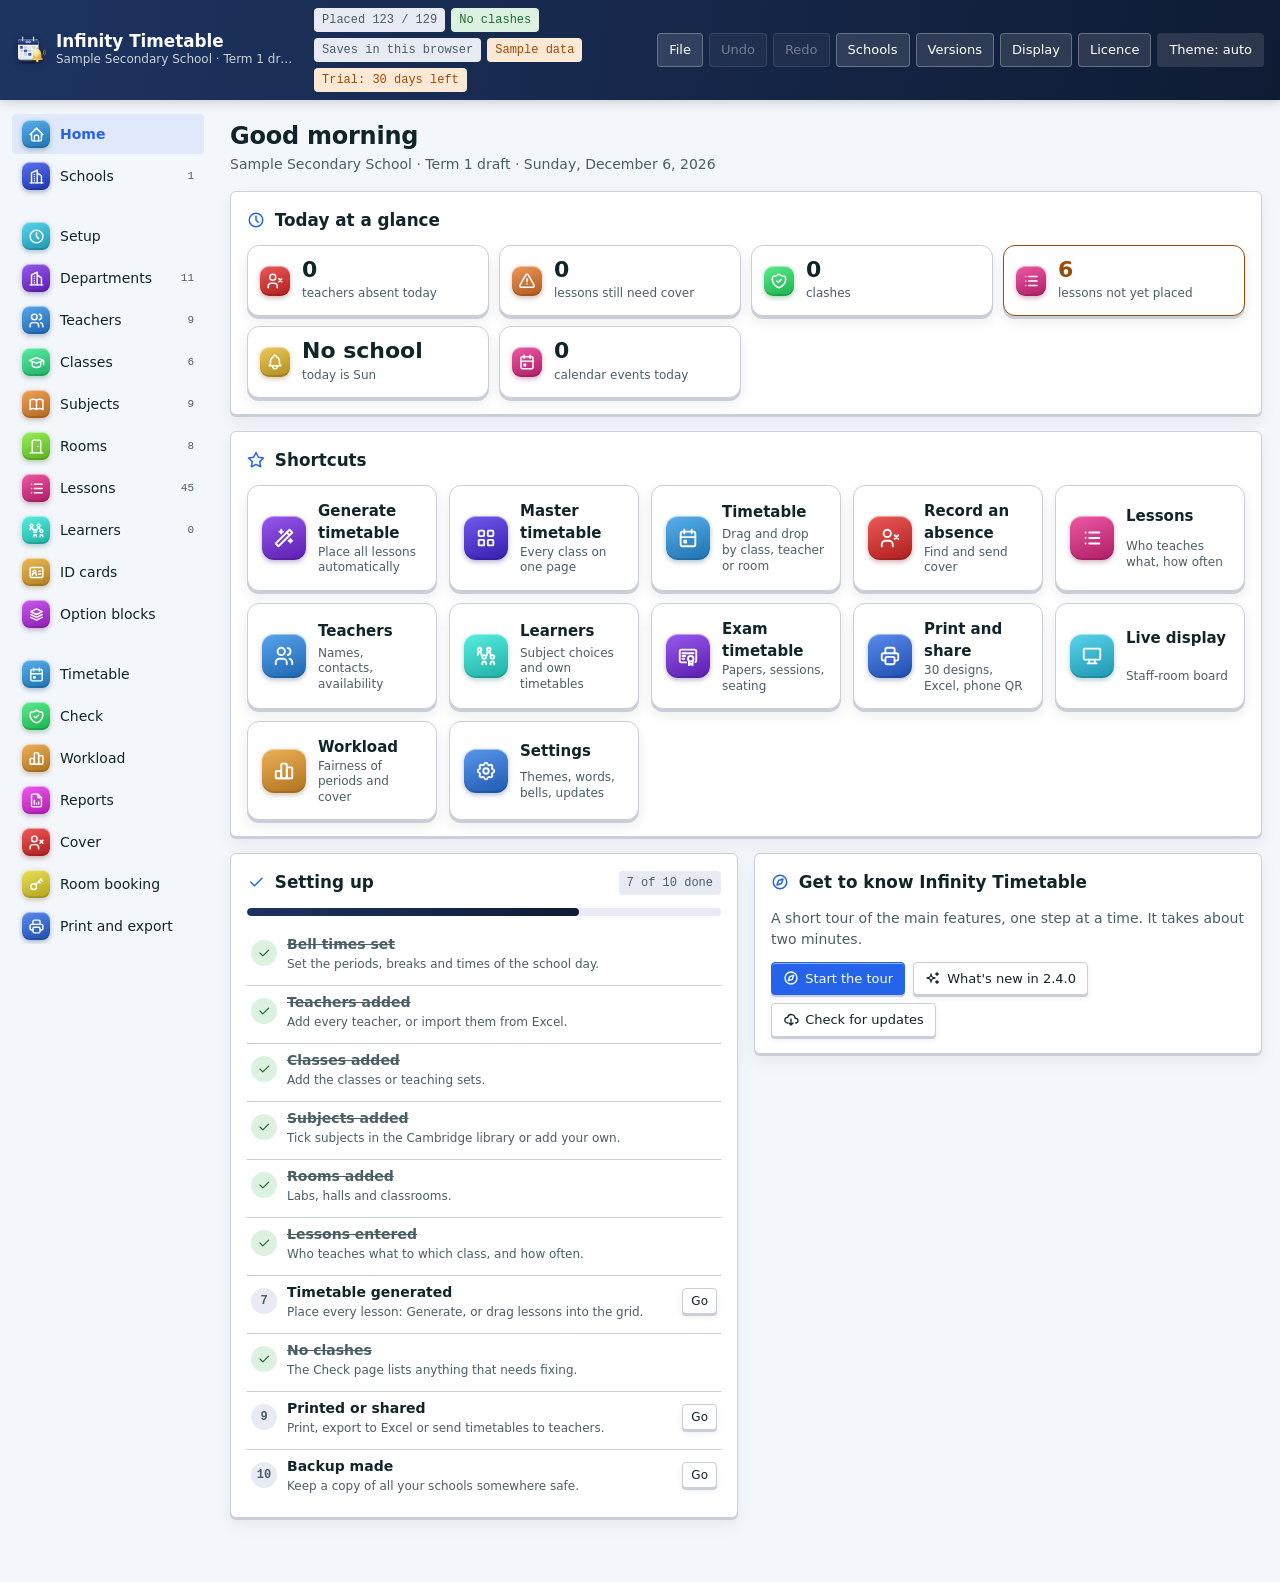
==== windows/app/index.html @ 59779f8a "Windows program (Electron) and its build - test build Co-Authored-By: Claude Opus 5.5 <noreply@anthr" ====
<!doctype html>
<html lang="en">
<head>
<meta charset="utf-8">
<meta name="viewport" content="width=device-width,initial-scale=1">
<meta name="stt-host" content="{{STT_TOKEN}}">
<title>Infinity Timetable</title>
<link rel="icon" href="[data-uri]">
<style>
/* Infinity Timetable v2.0.0 (batch 7). v1.7.0 renamed from School Timetabler. v1.6.0 (batch 6). v1.5 (batch 5). v1.4 (batch 4). v1.3 (batch 3). Was v1. One file, no internet needed. Layout: top bar, section nav, work area. */
:root{
  --bg:#F1F5F5; --surface:#FFFFFF; --surface-2:#E6EDED; --fg:#10242A; --muted:#4A5E65; --line:#C8D4D6;
  --accent:#0B6B5C; --accent-fg:#FFFFFF; --accent-bg:#D6EEE7;
  --bad:#B3261E; --bad-bg:#FBE1DF; --warn:#9A4A06; --warn-bg:#FBE8D5; --ok:#1D6B34; --ok-bg:#DCF1E0;
  --pc-bg:88%; --pc-s:62%; --pc-fg:20%; --pc-bd:68%;
  --font:"Segoe UI Variable","Segoe UI",system-ui,-apple-system,Roboto,"Helvetica Neue",Arial,sans-serif;
  --font-d:"Bahnschrift","Segoe UI Semibold","Segoe UI",system-ui,sans-serif;
  --mono:Consolas,"SF Mono",Menlo,monospace;
  color-scheme:light;
}
@media (prefers-color-scheme: dark){
  :root:not([data-theme="light"]){
    --bg:#0D1A1D; --surface:#14252A; --surface-2:#1B3036; --fg:#E3EEEE; --muted:#9BB1B6; --line:#2B454B;
    --accent:#52C5B0; --accent-fg:#06281F; --accent-bg:#173A33;
    --bad:#FF8F86; --bad-bg:#3E1E1C; --warn:#F0A465; --warn-bg:#3A2715; --ok:#7FD79A; --ok-bg:#16351F;
    --pc-bg:24%; --pc-s:36%; --pc-fg:90%; --pc-bd:38%;
    color-scheme:dark;
  }
}
:root[data-theme="dark"]{
  --bg:#0D1A1D; --surface:#14252A; --surface-2:#1B3036; --fg:#E3EEEE; --muted:#9BB1B6; --line:#2B454B;
  --accent:#52C5B0; --accent-fg:#06281F; --accent-bg:#173A33;
  --bad:#FF8F86; --bad-bg:#3E1E1C; --warn:#F0A465; --warn-bg:#3A2715; --ok:#7FD79A; --ok-bg:#16351F;
  --pc-bg:24%; --pc-s:36%; --pc-fg:90%; --pc-bd:38%;
  color-scheme:dark;
}
*,*::before,*::after{box-sizing:border-box}
html,body{margin:0}
body{background:var(--bg);color:var(--fg);font:14px/1.5 var(--font)}
:focus-visible{outline:2px solid var(--accent);outline-offset:2px}
h1,h2,h3{font-family:var(--font-d);margin:0;text-wrap:balance}
h1{font-size:1.5rem;font-weight:600;letter-spacing:-.01em}
h2{font-size:1.05rem;font-weight:600}
p{margin:0}
.muted{color:var(--muted)}
.mono{font-family:var(--mono)}
button,select,input,textarea{font:inherit;color:inherit}
button{cursor:pointer}
button:disabled{opacity:.45;cursor:default}

.top{position:sticky;top:0;z-index:20;background:var(--surface);border-bottom:1px solid var(--line);display:flex;flex-wrap:wrap;gap:8px 18px;align-items:center;padding:8px 16px;min-height:56px}
.brand{display:flex;align-items:center;gap:10px;min-width:0}
.brand svg{flex:none;color:var(--accent)}
.brand b{font-family:var(--font-d);font-size:1.05rem;display:block;line-height:1.1}
.brand span{font-size:12px;color:var(--muted);display:block;white-space:nowrap;overflow:hidden;text-overflow:ellipsis;max-width:240px}
.status{display:flex;flex-wrap:wrap;gap:6px;flex:1;min-width:0}
.pill{font:12px/1 var(--mono);padding:6px 8px;border-radius:4px;background:var(--surface-2);color:var(--muted);white-space:nowrap}
.pill.bad{background:var(--bad-bg);color:var(--bad)}
.pill.ok{background:var(--ok-bg);color:var(--ok)}
.pill.warn{background:var(--warn-bg);color:var(--warn)}
.actions{display:flex;flex-wrap:wrap;gap:6px}
.btn{border:1px solid var(--line);background:var(--surface);padding:6px 11px;border-radius:4px;font-size:13px}
.btn:hover:not(:disabled){border-color:var(--accent);color:var(--accent)}
.btn.primary{background:var(--accent);color:var(--accent-fg);border-color:var(--accent)}
.btn.primary:hover:not(:disabled){color:var(--accent-fg);filter:brightness(1.08)}
.btn.danger{color:var(--bad);border-color:var(--bad)}
.btn.sm{padding:3px 8px;font-size:12px}
.btn.ghost{border-color:transparent;background:transparent}

.shell{display:grid;grid-template-columns:184px minmax(0,1fr);align-items:start}
.side{position:sticky;top:56px;display:flex;flex-direction:column;padding:14px 8px 14px 12px;gap:2px;max-height:calc(100vh - 56px);overflow:auto}
.side button{text-align:left;border:0;background:transparent;padding:9px 12px;border-radius:4px;color:var(--fg);display:flex;justify-content:space-between;gap:8px;align-items:center}
.side button:hover{background:var(--surface-2)}
.side button[aria-current="page"]{background:var(--accent-bg);color:var(--accent);font-weight:600}
.side .cnt{font:11px var(--mono);color:var(--muted)}
.side .sep{height:1px;background:var(--line);margin:8px 6px}
main{padding:18px 18px 64px;min-width:0;display:grid;gap:16px;align-content:start}
.pagehead{display:grid;gap:4px}
.pagehead .lead{color:var(--muted);max-width:75ch}
.card{background:var(--surface);border:1px solid var(--line);border-radius:6px;padding:16px;display:grid;gap:12px;min-width:0}
.row{display:flex;flex-wrap:wrap;gap:8px;align-items:center}
.row.sp{justify-content:space-between}
.banner{background:var(--warn-bg);color:var(--warn);border-radius:6px;padding:10px 14px;display:flex;flex-wrap:wrap;gap:8px 14px;align-items:center;justify-content:space-between}
.banner.info{background:var(--accent-bg);color:var(--accent)}
label.f{display:grid;gap:4px;font-size:12px;color:var(--muted)}
.in{border:1px solid var(--line);background:var(--bg);border-radius:4px;padding:6px 8px;min-width:0;width:100%}
.in:focus{border-color:var(--accent)}
select.in{padding:6px 4px}
.tw{overflow-x:auto;border:1px solid var(--line);border-radius:6px;background:var(--surface)}
table{border-collapse:collapse;width:100%}
th,td{padding:6px 8px;text-align:left;border-top:1px solid var(--line);vertical-align:middle}
thead th{border-top:0;background:var(--surface-2);font:500 11px/1.2 var(--mono);text-transform:uppercase;letter-spacing:.07em;color:var(--muted);white-space:nowrap}
td.num,th.num{text-align:right;font-variant-numeric:tabular-nums}
.swatch{display:inline-block;width:14px;height:14px;border-radius:3px;vertical-align:-2px;margin-right:6px;background:hsl(var(--h) var(--pc-s) var(--pc-bg));border:1px solid hsl(var(--h) 40% var(--pc-bd))}
details.bulk summary{cursor:pointer;color:var(--accent);font-weight:600}
details.bulk textarea{width:100%;margin-top:8px;font:12px/1.5 var(--mono);min-height:96px;border:1px solid var(--line);background:var(--bg);border-radius:4px;padding:8px}
.empty{padding:28px;text-align:center;color:var(--muted);display:grid;gap:10px;justify-items:center}

/* timetable */
.ttbar{display:flex;flex-wrap:wrap;gap:10px 16px;align-items:center}
.seg{display:inline-flex}
.seg button{border:1px solid var(--line);background:var(--surface);padding:6px 12px;margin-left:-1px}
.seg button:first-child{border-radius:4px 0 0 4px;margin-left:0}
.seg button:last-child{border-radius:0 4px 4px 0}
.seg button[aria-pressed="true"]{background:var(--accent);color:var(--accent-fg);border-color:var(--accent);position:relative}
.ent{display:flex;gap:4px;align-items:center}
.ent select{min-width:170px}
.ttmain{display:grid;grid-template-columns:minmax(0,1fr) 268px;gap:14px;align-items:start}
.gridwrap{overflow-x:auto;border:1px solid var(--line);border-radius:6px;background:var(--surface)}
.tt{display:grid;grid-template-columns:76px repeat(var(--nd),minmax(112px,1fr));grid-template-rows:auto repeat(var(--np),minmax(58px,auto));min-width:calc(76px + var(--nd) * 112px)}
.th{background:var(--surface-2);padding:8px;font:600 12px/1.2 var(--mono);text-transform:uppercase;letter-spacing:.07em;text-align:center;color:var(--muted)}
.tl{padding:6px 8px;font:12px/1.3 var(--mono);color:var(--muted);border-top:1px solid var(--line);display:flex;flex-direction:column;justify-content:center}
.tl b{color:var(--fg);font-weight:600}
.cell{border-top:1px solid var(--line);border-left:1px solid var(--line);min-height:58px}
.cell.ok{background:var(--ok-bg);outline:2px dashed var(--ok);outline-offset:-3px}
.cell.warn{background:var(--warn-bg);outline:2px dashed var(--warn);outline-offset:-3px}
.cell.bad{background:var(--bad-bg)}
.brk{grid-column:1 / -1;background:var(--surface-2);border-top:1px solid var(--line);color:var(--muted);font:11px/1 var(--mono);letter-spacing:.1em;text-transform:uppercase;display:flex;align-items:center;justify-content:center;gap:10px;min-height:24px}
.pcard,.chip{--h:200;background:hsl(var(--h) var(--pc-s) var(--pc-bg));color:hsl(var(--h) 50% var(--pc-fg));border:1px solid hsl(var(--h) 40% var(--pc-bd));border-radius:4px;padding:4px 6px;font-size:12px;line-height:1.25;user-select:none}
.pcard{position:relative;z-index:2;margin:3px 3px 3px calc(100% / var(--n) * var(--lane) + 3px);width:calc(100% / var(--n) - 6px);overflow:hidden;cursor:grab;min-width:0}
.pcard .t{font-weight:600;overflow:hidden;text-overflow:ellipsis;white-space:nowrap;padding-right:30px}
.pcard .t i{font-style:normal;font-weight:400;opacity:.8}
.pcard .s{overflow:hidden;text-overflow:ellipsis;white-space:nowrap;opacity:.92}
.pcard>div:first-child{padding-right:30px}
.pcard .s b{font-weight:600}
.wbar{position:relative;min-width:80px;height:20px;background:var(--surface-2);border-radius:3px;overflow:hidden}
.wbar i{position:absolute;inset:0 auto 0 0;background:var(--accent);opacity:.25}
.wbar b{position:relative;padding:0 6px;line-height:20px;font-size:12px}
.tscroll{overflow:auto;max-width:100%}
.tbl{border-collapse:collapse;width:100%;font-size:13px}
.tbl th,.tbl td{border-bottom:1px solid var(--line);padding:6px 8px;text-align:left;vertical-align:top}
.tbl th{font-weight:600;color:var(--muted);font-size:12px;white-space:nowrap}
.tbl.mx th,.tbl.mx td{border:1px solid var(--line)}
.tbl.mx td{min-width:104px}
.tbl.mx th[scope=row]{background:var(--surface-2);color:var(--text)}
.mxp{--h:200;background:hsl(var(--h) var(--pc-s) var(--pc-bg));color:hsl(var(--h) 50% var(--pc-fg));border:1px solid hsl(var(--h) 40% var(--pc-bd));border-radius:4px;padding:3px 6px;margin:2px 0;font-size:12px}
.mxm{outline:2px solid var(--bad);outline-offset:-2px}
.dcell{cursor:pointer}.dcell:hover,.dcell:focus-visible{background:var(--surface-2)}
.dcell.short{background:var(--warn-bg)}
.tbl td.off{background:repeating-linear-gradient(45deg,transparent 0 6px,var(--surface-2) 6px 12px)}
.btn.warnb{border-color:var(--warn);color:var(--warn)}
.pickgrid{display:grid;grid-template-columns:repeat(auto-fill,minmax(210px,1fr));gap:6px;margin:8px 0;max-height:52vh;overflow:auto}
.pk{display:flex;gap:8px;align-items:flex-start;padding:6px 8px;border:1px solid var(--line);border-radius:4px;cursor:pointer}
.pk small{display:block;color:var(--muted);font-size:11px}
.pk.bad{border-color:var(--bad)}.pk.bad small{color:var(--bad)}
.issues{margin:0;padding-left:0;list-style:none;display:grid;gap:6px}
.issues li{padding:7px 10px;border-radius:4px;border-left:3px solid}
.issues li.bad{background:var(--bad-bg);border-color:var(--bad)}.issues li.warn{background:var(--warn-bg);border-color:var(--warn)}
.ttype{display:grid;grid-template-columns:repeat(auto-fit,minmax(200px,1fr));gap:8px}
.ttype label{border:1px solid var(--line);border-radius:6px;padding:10px;display:flex;gap:8px;cursor:pointer;align-items:flex-start}
.ttype label small{display:block;color:var(--muted)}
.pcard .btns{position:absolute;top:2px;right:2px;display:flex;gap:2px}
.pcard .btns button{border:0;background:transparent;color:inherit;padding:2px;border-radius:3px;line-height:0;opacity:.6}
.pcard .btns button:hover{opacity:1;background:hsl(var(--h) 40% var(--pc-bd) / .4)}
.pcard.locked{cursor:default;border-style:dashed}
.pcard.locked .btns .lk{opacity:1}
.pcard.bad{background:var(--bad-bg);color:var(--bad);border:2px solid var(--bad)}
.pcard.sel,.chip.sel{outline:3px solid var(--accent);outline-offset:1px}
body.dragging .pcard{opacity:.38;pointer-events:none}
body.lifting .pcard:not(.sel){opacity:.5}
.reason{min-height:24px;font-size:13px;color:var(--muted);padding:2px 2px}
.reason.bad{color:var(--bad)} .reason.ok{color:var(--ok)} .reason.warn{color:var(--warn)}
.tray{display:grid;gap:8px;align-content:start}
.tray .chips{display:grid;gap:6px}
.chip{display:grid;grid-template-columns:minmax(0,1fr) auto;gap:2px 8px;cursor:grab;padding:7px 9px}
.chip .t{font-weight:600;overflow:hidden;text-overflow:ellipsis;white-space:nowrap}
.chip .s{grid-column:1;overflow:hidden;text-overflow:ellipsis;white-space:nowrap;opacity:.9}
.chip .k{grid-row:1 / span 2;grid-column:2;align-self:center;font:600 12px var(--mono);background:hsl(var(--h) 40% var(--pc-bd) / .5);border-radius:3px;padding:3px 6px}
.tray.drop{outline:2px dashed var(--accent);outline-offset:3px}
.legend{display:flex;flex-wrap:wrap;gap:6px 14px;font-size:12px;color:var(--muted)}
.legend i{display:inline-block;width:12px;height:12px;vertical-align:-2px;margin-right:5px;border-radius:2px}
.legend .l-ok{background:var(--ok-bg);outline:1.5px dashed var(--ok);outline-offset:-2px}
.legend .l-bad{background:var(--bad-bg);outline:1.5px solid var(--bad);outline-offset:-2px}
.legend .l-warn{background:var(--warn-bg);outline:1.5px dashed var(--warn);outline-offset:-2px}

/* check */
.tiles{display:grid;grid-template-columns:repeat(auto-fit,minmax(150px,1fr));gap:10px}
.tile{background:var(--surface);border:1px solid var(--line);border-radius:6px;padding:12px;display:grid;gap:2px}
.tile b{font:600 1.5rem var(--font-d);font-variant-numeric:tabular-nums}
.tile span{font-size:12px;color:var(--muted)}
.tile.bad b{color:var(--bad)} .tile.ok b{color:var(--ok)}
.issue{display:flex;gap:10px;align-items:flex-start;justify-content:space-between;padding:9px 0;border-top:1px solid var(--line)}
.issue:first-child{border-top:0}
.issue .d{width:9px;height:9px;border-radius:50%;margin-top:6px;flex:none;background:var(--bad)}
.issue.soft .d{background:var(--warn)}
.issue .x{display:flex;gap:10px;min-width:0;flex:1}

/* schools and export */
.school h2{font-size:1.15rem}
.trow{display:flex;flex-wrap:wrap;gap:8px 14px;align-items:center;justify-content:space-between;padding:10px 0;border-top:1px solid var(--line)}
.trow .nm{font-weight:600;display:flex;gap:8px;align-items:center;flex-wrap:wrap}
.trow.cur .nm{color:var(--accent)}
.gallery{display:grid;grid-template-columns:repeat(auto-fill,minmax(228px,1fr));gap:12px}
.dz{display:grid;gap:6px;align-content:start;text-align:left;border:2px solid var(--line);border-radius:8px;padding:8px;background:var(--surface);color:var(--fg);min-width:0}
.dz:hover{border-color:var(--accent)}
.dz[aria-pressed="true"]{border-color:var(--accent);background:var(--accent-bg)}
.dz .sheet{pointer-events:none;margin:0;border-radius:3px}
.dz .dn{font-weight:600}
.dz .dd{color:var(--muted);font-size:12px}
.prev{overflow-x:auto}
.prev .sheet{min-width:760px}
.opts{display:grid;grid-template-columns:repeat(auto-fit,minmax(230px,1fr));gap:14px 22px;align-items:start}
.opts .f2{display:grid;gap:6px}
#printHost{display:none}
.live{position:fixed;inset:0;z-index:70;background:#0c1622;color:#eef3f7;overflow:auto;padding:clamp(12px,2vw,28px);font-size:clamp(14px,1.25vw,22px);display:grid;grid-template-rows:auto 1fr;gap:clamp(10px,1.4vw,22px)}
.live[hidden]{display:none}
.lv-top{display:grid;grid-template-columns:1.2fr 1.6fr auto auto;gap:18px;align-items:center}
.lv-brand{display:flex;gap:14px;align-items:center}.lv-brand img{height:2.6em;border-radius:6px;background:#fff;padding:3px}
.lv-brand b{display:block;font-size:1.4em}.lv-brand span{opacity:.75}
.lv-now{background:#16304a;border-radius:10px;padding:.5em .9em}.lv-now b{display:block;font-size:1.5em;color:#ffd166}.lv-now span{opacity:.85}
.lv-clock{font:700 2.6em/1 var(--mono);letter-spacing:.02em}
.lv-x{background:transparent;color:#cfd8e3;border:1px solid #3b5470;border-radius:6px;padding:.4em .8em;font:inherit;font-size:.8em;cursor:pointer}
.lv-grid{display:grid;grid-template-columns:1.4fr 1fr 1fr;gap:clamp(10px,1.4vw,22px);align-items:start}
.lv-card{background:#122335;border:1px solid #23405e;border-radius:12px;padding:.8em 1em}
.lv-card h2{margin:0 0 .5em;font-size:1.15em;color:#8ecae6}.lv-card h2 small{font-weight:400;opacity:.7;font-size:.75em}
.lv-card h3{margin:.8em 0 .3em;font-size:1em;color:#8ecae6}
.lv-card table{width:100%;border-collapse:collapse}.lv-card th{text-align:left;font-size:.75em;color:#9fb3c8;background:transparent;font-weight:600;padding:.2em .4em;text-transform:uppercase;letter-spacing:.06em;border:0}
.lv-card td{padding:.35em .4em;border-top:1px solid #23405e}.lv-card td.k{font-weight:700;color:#fff}
.lv-card ul{margin:0;padding-left:1.1em}.lv-card li{margin:.25em 0}.lv-card em{color:#ff8fa3;font-style:normal;font-size:.85em}
.lv-empty{opacity:.6;margin:.2em 0}.lv-abs{margin:.6em 0 0;color:#ffb4a2}
@media (max-width:900px){.lv-top,.lv-grid{grid-template-columns:1fr}}
table.bkgrid{border-collapse:separate;border-spacing:3px;min-width:640px;width:100%}
table.bkgrid th{font-size:12px;text-align:left;white-space:nowrap}table.bkgrid th small{display:block;color:var(--muted);font-weight:400}
table.bkgrid td{height:46px;padding:0;border-radius:4px;font-size:12px;vertical-align:middle}
table.bkgrid td small{display:block;opacity:.75;font-size:11px}
table.bkgrid td.bk-r{background:var(--surface-2);color:var(--muted);padding:3px 6px}
table.bkgrid td button{width:100%;height:100%;border:0;border-radius:4px;font:inherit;cursor:pointer;text-align:left;padding:3px 6px}
table.bkgrid td.bk-f button{background:transparent;border:1px dashed var(--line);color:var(--muted)}
table.bkgrid td.bk-f button:hover{border-color:var(--accent);color:var(--accent)}
table.bkgrid td.bk-b button{background:var(--accent);color:#fff}
.optgrid{display:grid;grid-template-columns:repeat(auto-fill,minmax(180px,1fr));gap:10px}
.optb{border:1px solid var(--line);border-radius:6px;padding:8px 10px;display:grid;gap:3px}.optb b{color:var(--accent)}
.cmenu{position:fixed;z-index:80;min-width:220px;max-width:min(92vw,340px);background:var(--surface);border:1px solid var(--line);border-radius:6px;box-shadow:0 10px 30px rgba(0,0,0,.22);padding:4px;display:grid}
.cmenu[hidden]{display:none}
.cmenu button{text-align:left;border:0;background:transparent;padding:8px 10px;border-radius:4px;font-size:13px;cursor:pointer}
.cmenu button:hover,.cmenu button:focus-visible{background:var(--accent-bg);color:var(--accent)}
.cmenu hr{border:0;border-top:1px solid var(--line);margin:4px 2px}
.pcard,.chip{touch-action:none}
.pcard.sel,.chip.sel{transform:translateY(-3px) scale(1.03);box-shadow:0 10px 22px rgba(0,0,0,.28);z-index:6;transition:transform .12s,box-shadow .12s}
.tdghost{position:fixed;z-index:90;pointer-events:none;opacity:.92;transform:rotate(-2deg) scale(1.04);box-shadow:0 14px 30px rgba(0,0,0,.35);margin:0!important}
body.tdrag .pcard:not(.tdghost){opacity:.4}
.cell.hov{outline:3px solid var(--accent);outline-offset:-3px}
.tl{position:relative}
.tl .rl{position:absolute;top:3px;right:3px;border:0;background:transparent;color:var(--muted);padding:2px;border-radius:3px;opacity:.55;cursor:pointer;line-height:0}
.tl .rl.on{color:var(--accent);opacity:1}
.tl:hover .rl{opacity:1}
.tl.act b::after{content:" activity";font-weight:400}
.cell.actc{background:repeating-linear-gradient(135deg,transparent 0 8px,var(--surface-2) 8px 9px)}
tr.pbrk td{background:var(--surface-2)}
tr.pact td{background:var(--accent-bg)}
tr.grp th{background:var(--surface-2);text-align:left;font-family:var(--font-d);font-size:13px;padding:6px 8px}
.liblist{max-height:52vh;overflow:auto;display:grid;gap:10px}
.liblist h3{font-size:.95rem;margin:4px 0 0}
.code{font:600 11px var(--mono);color:var(--accent);margin-left:4px}
.bwprev{display:flex;flex-wrap:wrap;gap:6px}
.bwprev span{font:12px var(--mono);padding:4px 7px;border-radius:4px;background:var(--surface-2)}
.bwprev span.b{background:var(--warn-bg);color:var(--warn)}
.bwprev span.a{background:var(--accent-bg);color:var(--accent)}
table.calm{width:100%;table-layout:fixed;border-collapse:collapse;min-width:640px}
table.calm th{font:12px var(--mono);color:var(--muted);padding:4px;text-align:center}
table.calm td.cd{border:1px solid var(--line);vertical-align:top;height:92px;padding:3px;cursor:pointer;overflow:hidden}
table.calm td.cd.out{cursor:default;border-color:transparent}
table.calm td.cd.interm{background:var(--accent-bg)}
table.calm td.cd.we:not(.interm){background:var(--surface-2)}
table.calm .dn{font:12px var(--mono);color:var(--muted)}
table.calm .ev{display:block;font-size:11px;line-height:1.25;margin-top:2px;padding:2px 4px;border-radius:3px;background:hsl(var(--h) var(--pc-s) var(--pc-bg));color:hsl(var(--h) 50% var(--pc-fg));border-left:3px solid hsl(var(--h) 55% 45%);overflow:hidden;text-overflow:ellipsis;white-space:nowrap}
table.calm .ev.stop{border-left-color:var(--bad);box-shadow:inset 0 0 0 1px var(--bad)}
.legend .swatch{margin-right:4px}
.bkb{margin-bottom:14px}
.bkb>span:first-child{flex:1;min-width:220px}
#toast{position:fixed;left:50%;bottom:20px;transform:translateX(-50%);background:var(--fg);color:var(--bg);padding:9px 14px;border-radius:6px;font-size:13px;max-width:min(92vw,520px);opacity:0;pointer-events:none;transition:opacity .15s;z-index:60}
#toast.on{opacity:1}
dialog{border:1px solid var(--line);border-radius:8px;background:var(--surface);color:var(--fg);padding:0;width:min(94vw,640px);max-height:88vh}
dialog::backdrop{background:rgba(5,15,18,.55)}
.dh{display:flex;justify-content:space-between;align-items:center;padding:12px 16px;border-bottom:1px solid var(--line)}
.db{padding:16px;display:grid;gap:12px;overflow:auto;max-height:calc(88vh - 60px)}
.vrow{display:flex;gap:8px;align-items:center;justify-content:space-between;padding:8px 0;border-top:1px solid var(--line)}
.avg{display:grid;grid-template-columns:70px repeat(var(--nd),1fr);gap:4px;font:12px var(--mono)}
.avg label{display:flex;align-items:center;justify-content:center;border:1px solid var(--line);border-radius:3px;padding:6px 0;background:var(--ok-bg);color:var(--ok);cursor:pointer;gap:6px}
.avg label:has(input:not(:checked)){background:var(--bad-bg);color:var(--bad)}
.avg .h{text-align:center;color:var(--muted);padding:4px 0}

@media (max-width:1100px){.ttmain{grid-template-columns:minmax(0,1fr)}}
@media (max-width:900px){
  .shell{grid-template-columns:minmax(0,1fr)}
  .side{position:static;flex-direction:row;overflow-x:auto;max-height:none;padding:8px 12px;border-bottom:1px solid var(--line)}
  .side button{white-space:nowrap}
  .side .sep{display:none}
  main{padding:14px 12px 56px}
}
@media (max-width:560px){.status{order:3;flex-basis:100%}}
@media print{
  body{background:#fff}
  .app,dialog,#toast{display:none !important}
  #printHost{display:block}
  .sheet{border:0 !important;border-radius:0;margin:0}
  .pg{break-after:page;page-break-after:always}
  .pg:last-child{break-after:auto;page-break-after:auto}
  .pp2 .sheet:first-child{margin-bottom:6mm}
}
@media (prefers-reduced-motion:reduce){*{transition:none !important}}
</style>
<style id="pstyle">@page{size:A4 landscape;margin:10mm}</style>
<style id="sheetcss">
.sheet{--ff:'Segoe UI',Arial,sans-serif;--fs:12px;--sc:1;--pad:4px;--hbg:#e8eeee;--hfg:#2b3a3f;--hfw:600;--hls:.06em;--htt:uppercase;--tbg:#f4f6f6;--tfg:#2b3a3f;--bd:#8a9496;--bw:1px;--bs:solid;--rad:0px;--ebg:transparent;--zebra:var(--ebg);--plbg:transparent;--paper:#fff;--ink:#111;--ttl:20px;--tcol:#111;--talign:left;--tfw:700;--subc:#555;--fc:#666;--hdbg:transparent;--hdfg:#111;--hdpad:0;--S:62%;--L:88%;--cl:20%;--brkbg:#eceeee;--brkfg:#555;--rh:46px;
  font-family:var(--ff);font-size:calc(var(--fs) * var(--sc));line-height:1.25;background:var(--paper);color:var(--ink);padding:calc(14px * var(--sc));border:1px solid rgba(128,140,145,.4);border-radius:4px;margin:0 0 14px;break-inside:avoid;-webkit-print-color-adjust:exact;print-color-adjust:exact}
.sheet *{box-sizing:border-box}
.sheet .sh-head{background:var(--hdbg);color:var(--hdfg);padding:var(--hdpad);margin-bottom:calc(8px * var(--sc));border-radius:var(--rad)}
.sheet .sh-title{margin:0;font-family:inherit;font-size:calc(var(--ttl) * var(--sc));font-weight:var(--tfw);color:var(--tcol);text-align:var(--talign);line-height:1.15;letter-spacing:0;text-wrap:balance}
.sheet .sh-sub{color:var(--subc);text-align:var(--talign);font-size:.85em;margin-top:2px}
.sheet table{width:100%;table-layout:fixed;border-collapse:collapse;border-spacing:0;background:transparent}
.sheet.g1 table{border-collapse:separate;border-spacing:calc(3px * var(--sc))}
.sheet.g2 table{border-collapse:separate;border-spacing:calc(6px * var(--sc))}
.sheet th,.sheet td{border:var(--bw) var(--bs) var(--bd);padding:calc(var(--pad) * var(--sc));vertical-align:top;overflow:hidden;overflow-wrap:anywhere;text-align:left}
.sheet.g1 th,.sheet.g1 td,.sheet.g2 th,.sheet.g2 td{border-radius:var(--rad)}
.sheet.hl th,.sheet.hl td{border-left:0;border-right:0}
.sheet.hl thead th{border-bottom:calc(2px * var(--sc)) solid var(--ink)}
.sheet thead th{background:var(--hbg);color:var(--hfg);text-align:center;font-weight:var(--hfw);letter-spacing:var(--hls);text-transform:var(--htt);vertical-align:middle;font-size:.88em}
.sheet tbody td,.sheet tbody th.tcol{height:calc(var(--rh) * var(--sc))}
.sheet .tcol{background:var(--tbg);color:var(--tfg);font-weight:700;text-align:center;vertical-align:middle;font-size:.9em;width:calc(74px * var(--sc))}
.sheet small{display:block;font-weight:400;opacity:.8;font-size:.85em;text-transform:none;letter-spacing:0}
.sheet td.e{background:var(--ebg)}
.sheet tbody tr:nth-child(even) td.e{background:var(--zebra)}
.sheet td.pl{background:hsl(var(--h) var(--S) var(--L));color:hsl(var(--h) 55% var(--cl))}
.sheet td.pl b{display:block;font-weight:700}
.sheet td.pl span{display:block;opacity:.92;font-size:.92em}
.sheet td.pl hr{border:0;border-top:1px solid currentColor;opacity:.3;margin:calc(3px * var(--sc)) 0}
.sheet td.pl.bad{background:#fbe1df;color:#8a1c14;outline:2px solid #b3261e;outline-offset:-2px}
.sheet.m-plain td.pl,.sheet.m-mono td.pl,.sheet.m-stripe td.pl,.sheet.m-dot td.pl{background:var(--plbg);color:var(--ink)}
.sheet.m-stripe td.pl{border-left:calc(4px * var(--sc)) solid hsl(var(--h) 60% 45%)}
.sheet.m-dot td.pl b::before{content:"";display:inline-block;width:.62em;height:.62em;border-radius:50%;background:hsl(var(--h) 65% 48%);margin-right:.4em}
.sheet.m-mono td.pl b{text-transform:uppercase;letter-spacing:.03em}
.sheet tr.brkrow td.brk{height:auto;padding:calc(2px * var(--sc))}
.sheet td.brk,.sheet th.brk{background:var(--brkbg);color:var(--brkfg);text-align:center;vertical-align:middle;font-size:.72em;letter-spacing:.12em;text-transform:uppercase;font-weight:600}
.sheet th.brk{width:calc(26px * var(--sc));padding:calc(2px * var(--sc))}
.sheet .vt{writing-mode:vertical-rl;transform:rotate(180deg);display:inline-block}
.sheet{position:relative}
.sheet.has-logo .sh-head{display:flex;align-items:center;gap:calc(12px * var(--sc))}
.sheet .sh-ht{flex:1;min-width:0}
.sheet .sh-logo{height:calc(48px * var(--sc));width:auto;max-width:calc(170px * var(--sc));object-fit:contain;flex:none}
.sheet .sh-wm{position:absolute;inset:0;display:flex;align-items:center;justify-content:center;pointer-events:none;overflow:hidden;z-index:2}
.sheet .sh-wm span{transform:rotate(-24deg);font:800 calc(52px * var(--sc))/1 Arial,sans-serif;color:rgba(179,38,30,.16);letter-spacing:.06em;text-transform:uppercase;white-space:nowrap}
.sheet table.calm{min-width:0}
.sheet table.calm td.cd{height:calc(70px * var(--sc));cursor:default}
.sheet table.calm td.cd.out{border:0;background:transparent}
.sheet table.calm td.cd.interm{background:var(--ebg)}
.sheet table.calm .dn{font-size:.85em;opacity:.7}
.sheet table.calm .ev{display:block;font-size:.8em;margin-top:2px;padding:1px 3px;border-radius:2px;border-left:3px solid hsl(var(--h) 60% 45%);background:hsl(var(--h) 60% 92%);color:#222;white-space:normal}
.sheet table.calm .ev.stop{border-left-color:#b3261e;box-shadow:none}
.sheet td.brk,.sheet th.brk{display:table-cell;min-height:0;gap:0;grid-column:auto}
.sheet td.brkcol{padding:calc(4px * var(--sc)) 0;font-size:.8em;letter-spacing:.25em}
.sheet td.brkcol .vt{white-space:nowrap}
.sheet.fill td.pl{position:relative;padding:0}
.sheet.fill tbody td,.sheet.fill tbody th.tcol{height:calc(var(--rh) * var(--sc) * var(--fillk,1.5))}
.sheet.fill tr.brkrow td.brk{height:auto}
.sheet.fill td.pl .fx{position:absolute;inset:calc(3px * var(--sc));display:flex;align-items:center;justify-content:center;overflow:hidden}
.sheet.fill td.pl .fxi{width:100%;text-align:center;line-height:1.15;font-size:calc(var(--fs) * var(--sc) * 1.4);overflow-wrap:normal}
.sheet.fill td.pl .fxi b,.sheet.fill td.pl .fxi span{display:block;font-size:1em}
.sheet.fill td.pl .fxi span{opacity:.88;font-weight:500}
.sheet.fill td.pl .fxi hr{margin:.12em 0}
.sheet.m-grad td.pl{background:linear-gradient(135deg,hsl(var(--h) 68% 42%),hsl(calc(var(--h) + 28) 72% 56%));color:#fff}
.sheet.m-outline td.pl{background:var(--plbg);color:var(--ink);box-shadow:inset 0 0 0 calc(3px * var(--sc)) hsl(var(--h) 62% 48%)}
.sheet{--acc:currentColor}
.sheet.m-top td.pl{background:var(--plbg);color:var(--ink);box-shadow:inset 0 calc(4px * var(--sc)) 0 hsl(var(--h) 55% 46%)}
.sheet.prem .sh-head{border-bottom:calc(3px * var(--sc)) double var(--acc);padding-bottom:calc(8px * var(--sc));margin-bottom:calc(12px * var(--sc))}
.sheet.prem .sh-title{font-variant:small-caps;letter-spacing:.05em}
.sheet.prem .sh-sub{letter-spacing:.14em;text-transform:uppercase;font-size:.72em}
.sheet.prem thead th{font-variant:small-caps;text-transform:none;letter-spacing:.16em;font-size:.95em}
.sheet.prem .tcol{font-variant:small-caps;letter-spacing:.08em}
.sheet.prem td.pl .fxi span{font-style:italic;font-weight:400}
.sheet.prem .sh-foot{border-top:1px solid var(--acc);padding-top:calc(5px * var(--sc));letter-spacing:.06em}
.sheet.swiss .sh-title{text-align:left;letter-spacing:-.02em;line-height:1}
.sheet.swiss .sh-sub{text-transform:uppercase;letter-spacing:.2em;font-size:.7em;margin-top:calc(6px * var(--sc))}
.sheet.swiss thead th{text-align:left}
.sheet.swiss td.pl .fxi{text-align:left}
.sheet.swiss td.pl .fxi span{color:#666}
.sheet.d-chalk{border:calc(10px * var(--sc)) solid #7a4a24 !important;border-radius:8px}
.sheet.d-chalk td.pl{color:#fffbe8}
.sheet table.calist tbody td,.sheet table.calist tbody th.tcol{height:auto;padding:calc(7px * var(--sc)) calc(8px * var(--sc));vertical-align:middle}
.sheet table.calist .evdot{display:inline-block;width:.75em;height:.75em;border-radius:50%;background:hsl(var(--h) 60% 48%);margin-right:.45em}
.sheet table.calist .evn{display:block;opacity:.8;font-size:.9em;margin-top:2px}
.sheet table.calist tbody tr:nth-child(even) td{background:var(--zebra)}
.sheet .sh-foot{display:flex;justify-content:space-between;gap:8px;margin-top:calc(8px * var(--sc));color:var(--fc);font-size:.75em}
.sheet thead th{background:var(--hbg)}
/* ===== v2.0 (batch 7): themes, 3D styles, icons, home ===== */
:root{--hdr:linear-gradient(100deg,#1d3461,#0f1b33);--th-acc:#2563eb;--th-accD:#7fb2ff;--th-bg:#f3f6fb;--th-h:220}
:root[data-look]{--accent:var(--th-acc);--accent-bg:hsl(var(--th-h) 75% 93%);--bg:var(--th-bg);--surface-2:hsl(var(--th-h) 30% 93%);--line:hsl(var(--th-h) 18% 82%)}
@media (prefers-color-scheme: dark){:root[data-look]:not([data-theme="light"]){--accent:var(--th-accD);--accent-fg:#0b1220;--accent-bg:hsl(var(--th-h) 35% 20%);--bg:hsl(var(--th-h) 25% 8%);--surface:hsl(var(--th-h) 22% 12%);--surface-2:hsl(var(--th-h) 20% 17%);--line:hsl(var(--th-h) 16% 26%)}}
:root[data-look][data-theme="dark"]{--accent:var(--th-accD);--accent-fg:#0b1220;--accent-bg:hsl(var(--th-h) 35% 20%);--bg:hsl(var(--th-h) 25% 8%);--surface:hsl(var(--th-h) 22% 12%);--surface-2:hsl(var(--th-h) 20% 17%);--line:hsl(var(--th-h) 16% 26%)}
.top{background:var(--hdr);color:#fff;border-bottom:0;box-shadow:0 2px 10px rgba(0,0,0,.18)}
.top .brand b{color:#fff}.top .brand span{color:rgba(255,255,255,.78)}
.top .btn{background:rgba(255,255,255,.12);color:#fff;border-color:rgba(255,255,255,.28)}
.top .btn:hover:not(:disabled){background:rgba(255,255,255,.22);color:#fff;border-color:rgba(255,255,255,.6)}
.top .btn.ghost{background:transparent;border-color:transparent}
.top .btn:disabled{opacity:.4}
.brand img{filter:drop-shadow(0 2px 3px rgba(0,0,0,.3))}
.ico{flex:none;vertical-align:-3px}
.btn .ico{vertical-align:-3px;margin-right:2px}
h2 .ico{color:var(--accent);margin-right:4px;vertical-align:-3px}
.ibadge{flex:none;display:inline-flex;width:30px;height:30px;border-radius:9px;align-items:center;justify-content:center;color:#fff;background:linear-gradient(160deg,hsl(var(--ih) 80% 64%),hsl(var(--ih) 72% 40%));box-shadow:inset 0 1px 0 rgba(255,255,255,.45),inset 0 -2px 0 rgba(0,0,0,.12),0 2px 5px hsl(var(--ih) 60% 30% / .35)}
.ibadge .ico{vertical-align:0}
body.icons-plain .ibadge{background:transparent;box-shadow:none;color:var(--accent)}
.side button{justify-content:flex-start;padding:6px 10px;gap:10px}
.side button .lbl{flex:1}
.side .ibadge{width:28px;height:28px;border-radius:8px}
.side button.tourhi{outline:3px solid var(--accent);outline-offset:1px;animation:tourp 1.2s ease-in-out infinite}
@keyframes tourp{50%{outline-color:transparent}}
.shell{grid-template-columns:212px minmax(0,1fr)}
/* 3D styles */
body.depth-raised .btn{box-shadow:inset 0 1px 0 rgba(255,255,255,.5),0 2px 0 var(--line),0 3px 6px rgba(0,0,0,.07)}
body.depth-raised .btn:active:not(:disabled){transform:translateY(2px);box-shadow:inset 0 2px 4px rgba(0,0,0,.18)}
body.depth-raised .card{box-shadow:0 2px 0 var(--line),0 8px 18px rgba(15,27,51,.06)}
body.depth-raised .htile,body.depth-raised .glance{box-shadow:0 3px 0 var(--line),0 6px 14px rgba(15,27,51,.08)}
body.depth-raised .htile:active,body.depth-raised .glance:active{transform:translateY(3px);box-shadow:inset 0 2px 5px rgba(0,0,0,.15)}
body.depth-pressed .btn:not(.primary){background:var(--surface-2);box-shadow:inset 2px 2px 5px rgba(0,0,0,.13),inset -2px -2px 5px rgba(255,255,255,.55)}
body.depth-pressed .card{box-shadow:inset 0 2px 7px rgba(0,0,0,.07)}
body.depth-pressed .htile,body.depth-pressed .glance{box-shadow:inset 2px 2px 7px rgba(0,0,0,.12),inset -2px -2px 7px rgba(255,255,255,.6)}
body.depth-soft .btn{border-color:transparent;box-shadow:4px 4px 10px rgba(0,0,0,.10),-4px -4px 10px rgba(255,255,255,.75)}
body.depth-soft .btn:active:not(:disabled){box-shadow:inset 3px 3px 7px rgba(0,0,0,.12),inset -3px -3px 7px rgba(255,255,255,.7)}
body.depth-soft .card{border-color:transparent;box-shadow:8px 8px 22px rgba(0,0,0,.07),-8px -8px 22px rgba(255,255,255,.75)}
body.depth-soft .htile,body.depth-soft .glance{border-color:transparent;box-shadow:6px 6px 14px rgba(0,0,0,.08),-6px -6px 14px rgba(255,255,255,.8)}
body.depth-glossy .btn{background:linear-gradient(180deg,var(--surface),var(--surface-2));box-shadow:inset 0 1px 0 rgba(255,255,255,.7),0 2px 4px rgba(0,0,0,.12)}
body.depth-glossy .btn.primary{background:linear-gradient(180deg,color-mix(in srgb,var(--accent) 70%,#fff),var(--accent));border-color:var(--accent)}
body.depth-glossy .card{box-shadow:0 4px 16px rgba(0,0,0,.08)}
body.depth-glossy .htile,body.depth-glossy .glance{background:linear-gradient(180deg,var(--surface),var(--surface-2));box-shadow:inset 0 1px 0 rgba(255,255,255,.7),0 4px 10px rgba(0,0,0,.10)}
.top .btn{box-shadow:none!important;background:rgba(255,255,255,.12)!important}
@media (prefers-color-scheme: dark){:root:not([data-theme="light"]) body.depth-soft .btn,:root:not([data-theme="light"]) body.depth-soft .card,:root:not([data-theme="light"]) body.depth-soft .htile{box-shadow:5px 5px 14px rgba(0,0,0,.45),-4px -4px 12px rgba(255,255,255,.04)}}
:root[data-theme="dark"] body.depth-soft .btn,:root[data-theme="dark"] body.depth-soft .card,:root[data-theme="dark"] body.depth-soft .htile{box-shadow:5px 5px 14px rgba(0,0,0,.45),-4px -4px 12px rgba(255,255,255,.04)}
/* home */
.htiles{display:grid;grid-template-columns:repeat(auto-fill,minmax(178px,1fr));gap:12px}
.htile{display:grid;grid-template-columns:auto 1fr;grid-template-rows:auto auto;column-gap:12px;align-items:center;text-align:left;border:1px solid var(--line);background:var(--surface);border-radius:12px;padding:14px;color:var(--fg);transition:transform .08s}
.htile .ibadge{grid-row:1 / span 2;width:44px;height:44px;border-radius:12px}
.htile b{font-family:var(--font-d);font-size:15px}
.htile small{color:var(--muted);font-size:12px;line-height:1.3}
.htile:hover{border-color:var(--accent)}
.glances{display:grid;grid-template-columns:repeat(auto-fill,minmax(200px,1fr));gap:10px}
.glance{display:flex;gap:12px;align-items:center;text-align:left;border:1px solid var(--line);background:var(--surface);border-radius:12px;padding:12px;color:var(--fg)}
.glance b{display:block;font:600 22px/1.1 var(--font-d)}
.glance small{color:var(--muted);font-size:12px}
.glance.warn{border-color:var(--warn)}.glance.warn b{color:var(--warn)}
.glance.bad{border-color:var(--bad)}.glance.bad b{color:var(--bad)}
.hcols{display:grid;grid-template-columns:repeat(auto-fit,minmax(340px,1fr));gap:16px;align-items:start}
.hbar{height:8px;border-radius:8px;background:var(--surface-2);overflow:hidden}
.hbar i{display:block;height:100%;background:var(--hdr);border-radius:8px}
ol.todo{list-style:none;margin:0;padding:0;display:grid;gap:6px}
ol.todo li{display:flex;gap:10px;align-items:center;padding:6px 4px;border-top:1px solid var(--line)}
ol.todo li:first-child{border-top:0}
ol.todo li>span:nth-child(2){flex:1;display:grid}
ol.todo small{color:var(--muted);font-size:12px}
ol.todo .tick{flex:none;width:26px;height:26px;border-radius:50%;display:inline-flex;align-items:center;justify-content:center;font:600 12px var(--mono);background:var(--surface-2);color:var(--muted)}
ol.todo li.done .tick{background:var(--ok-bg);color:var(--ok)}
ol.todo li.done b{color:var(--muted);text-decoration:line-through}
.tourstep{display:flex;gap:14px;align-items:flex-start}.tourstep .ibadge{width:52px;height:52px;border-radius:14px}
.tourstep p{font-size:15px}
.secsave{border-top:1px dashed var(--line);padding-top:10px}
.btn.saved{background:var(--ok)!important;border-color:var(--ok)!important;color:#fff!important}
/* appearance */
.thgrid{display:grid;grid-template-columns:repeat(auto-fill,minmax(150px,1fr));gap:10px}
.thtile{border:2px solid var(--line);border-radius:12px;padding:0;overflow:hidden;background:var(--surface);text-align:left;display:grid;color:var(--fg)}
.thtile.on{border-color:var(--accent);box-shadow:0 0 0 3px var(--accent-bg)}
.thsw{height:30px;display:block}
.thbody{display:flex;gap:5px;padding:8px;height:36px}
.thbody i{flex:1;border-radius:5px;background:rgba(0,0,0,.08)}
.thtile b{padding:6px 8px 8px;font-size:12px}
.dsample.d-raised{box-shadow:inset 0 1px 0 rgba(255,255,255,.5),0 2px 0 var(--line),0 3px 6px rgba(0,0,0,.1)!important}
.dsample.d-pressed{box-shadow:inset 2px 2px 5px rgba(0,0,0,.15),inset -2px -2px 5px rgba(255,255,255,.5)!important}
.dsample.d-soft{box-shadow:4px 4px 10px rgba(0,0,0,.12),-4px -4px 10px rgba(255,255,255,.8)!important;border-color:transparent}
.dsample.d-glossy{background:linear-gradient(180deg,var(--surface),var(--surface-2));box-shadow:inset 0 1px 0 rgba(255,255,255,.8),0 2px 4px rgba(0,0,0,.15)!important}
.dsample.d-flat{box-shadow:none!important}
@media (max-width:760px){.shell{grid-template-columns:1fr}}

.exm td.mcell{min-width:96px}
.exclash{background:var(--bad-bg)!important}
.seatg{display:grid;grid-template-columns:repeat(var(--cols),minmax(92px,1fr));gap:6px}
.seatg .front{grid-column:1 / -1;text-align:center;font:600 11px var(--mono);letter-spacing:.15em;text-transform:uppercase;background:var(--surface-2);border-radius:6px;padding:4px}
.seat{--h:200;border:1px solid hsl(var(--h) 40% var(--pc-bd));background:hsl(var(--h) var(--pc-s) var(--pc-bg));color:hsl(var(--h) 50% var(--pc-fg));border-radius:6px;padding:4px 6px;font-size:11px;line-height:1.25;min-height:46px}
.seat.empty{background:transparent;border-style:dashed;border-color:var(--line);color:var(--muted)}
.seat small{font:600 10px var(--mono);opacity:.75;display:block}.seat b{display:block}.seat span{display:block;font-size:10px}
.desks{display:grid;grid-template-columns:1fr 1fr;gap:6mm}
.desk{border:1.5px solid #333;border-radius:3mm;padding:4mm;display:grid;gap:1mm;break-inside:avoid;font-size:11pt}
.desk b{font-size:16pt}.desk em{font-style:normal;font-weight:600}.desk small{font-size:9pt;color:#444}

.fbars{display:grid;gap:4px}
.fbar{display:grid;grid-template-columns:170px 1fr 50px;gap:8px;align-items:center;font-size:12px}
.fbar.over .fn{color:var(--warn);font-weight:600}
.fbar .fn{white-space:nowrap;overflow:hidden;text-overflow:ellipsis}
.fbar .ft{position:relative;display:flex;height:16px;background:var(--surface-2);border-radius:4px;overflow:hidden}
.fbar .ft i{display:block;height:100%}
.fbar .ft em{position:absolute;top:-2px;bottom:-2px;width:2px;background:var(--fg);opacity:.6}
.fbar .fv{font:12px var(--mono);text-align:right}
.fp{background:hsl(var(--th-h) 70% 55%)}.fc{background:#e2574c}.fd{background:#e9a23b}.fi{background:#8b5cf6}.fb{background:#14b8a6}
.flegend{display:flex;gap:10px;flex-wrap:wrap;font-size:12px;color:var(--muted)}.flegend i{display:inline-block;width:10px;height:10px;border-radius:2px;margin-right:4px;vertical-align:-1px}

.av3{gap:3px}
.av3 .av{border:1px solid var(--line);border-radius:5px;padding:5px 2px;font-size:11px;background:var(--ok-bg);color:var(--ok)}
.av3 .av.pref{background:var(--warn-bg);color:var(--warn)}
.av3 .av.off{background:var(--bad-bg);color:var(--bad)}
.qpill{cursor:pointer;border:0}
.qpill.qa{background:var(--ok-bg);color:var(--ok)}.qpill.qb{background:var(--accent-bg);color:var(--accent)}.qpill.qc,.qpill.qd{background:var(--warn-bg);color:var(--warn)}.qpill.qd{background:var(--bad-bg);color:var(--bad)}
.qbig{display:flex;gap:14px;align-items:baseline;padding:8px 0}.qbig b{font:700 46px var(--font-d)}.qbig span{font-size:18px;color:var(--muted)}
.qbig.qa b{color:var(--ok)}.qbig.qb b{color:var(--accent)}.qbig.qc b{color:var(--warn)}.qbig.qd b{color:var(--bad)}
.qparts{display:flex;flex-wrap:wrap;gap:6px}
.sicogrid{display:grid;grid-template-columns:repeat(5,1fr);gap:8px}.sicogrid .btn{padding:10px}
.sicobtn{color:var(--accent)}

.mwrap{display:grid;grid-template-columns:minmax(0,1fr) 270px;gap:14px;align-items:start}
.mscroll{overflow:auto;max-height:calc(100vh - 230px);border:1px solid var(--line);border-radius:8px;background:var(--surface)}
.mtab{border-collapse:separate;border-spacing:0;font-size:11px;width:max-content}
.mtab th,.mtab td{border-top:1px solid var(--line);padding:0}
.mtab thead th{position:sticky;top:0;z-index:3;background:var(--surface-2);text-align:center;padding:4px 2px;font:600 11px var(--mono)}
.mtab thead tr:nth-child(2) th{top:24px}
.mtab .mh{left:0;z-index:4;min-width:120px}
.mtab .mrow{position:sticky;left:0;z-index:2;background:var(--surface);text-align:left;padding:4px 8px;cursor:pointer;min-width:120px;border-right:2px solid var(--line);font:600 12px var(--font)}
.mtab .mrow span{display:block;white-space:nowrap}
.mtab .mrow small{display:block;font:500 10px var(--mono)}
.mtab .mrow small.ok{color:var(--ok)}.mtab .mrow small.warn{color:var(--warn)}
.mtab tr.msel .mrow{background:var(--accent-bg);color:var(--accent)}
.mtab tr.msel td{background:color-mix(in srgb,var(--accent-bg) 45%,transparent)}
.mtab td.mcell{min-width:54px;height:40px;vertical-align:top;border-left:1px solid var(--line);min-height:0}
.mtab .dstart{border-left:2px solid var(--muted)!important}
.mpc{--h:200;margin:2px;border-radius:4px;padding:2px 3px;background:hsl(var(--h) var(--pc-s) var(--pc-bg));color:hsl(var(--h) 50% var(--pc-fg));border:1px solid hsl(var(--h) 40% var(--pc-bd));line-height:1.15;cursor:grab;overflow:hidden}
.mpc b{display:block;font-size:11px;white-space:nowrap;overflow:hidden;text-overflow:ellipsis}
.mpc span{display:block;font:10px var(--mono);opacity:.85;white-space:nowrap}
.mpc.cont{opacity:.6;cursor:default}
.mpc.locked{box-shadow:inset 0 0 0 2px hsl(var(--h) 40% var(--pc-bd))}
.mpc.bad{outline:2px solid var(--bad)}
.mcell.na{background:repeating-linear-gradient(45deg,transparent 0 6px,var(--surface-2) 6px 8px)}
.mside{position:sticky;top:70px}
.mprint{border-collapse:collapse;font-size:8px;width:100%}
.mprint th,.mprint td{border:1px solid #888;padding:1px 2px;text-align:center;vertical-align:top}
.mprint small{font-size:7px;color:#444}
.mprintpage h2{font-size:13px;margin-bottom:4px}
.dprev{border:1px dashed var(--line);border-radius:8px;padding:6px 10px;background:var(--surface-2)}
.dprev b{display:block}.dprev span{font-size:12px;color:var(--muted)}
.sico{vertical-align:-2px}
@media (max-width:1100px){.mwrap{grid-template-columns:1fr}}

.qrbox{display:grid;justify-items:center;gap:6px;text-align:center}
.qr svg{border:1px solid var(--line);border-radius:8px}
.qrsheet{display:grid;grid-template-columns:repeat(3,1fr);gap:6mm}
.qrcard{border:1px dashed #999;border-radius:3mm;padding:4mm;display:grid;justify-items:center;text-align:center;gap:1mm;break-inside:avoid}
.qrcard b{font-size:13pt}.qrcard small{font-size:9pt;color:#444}

/* ===== v2.1 (batch 8) ===== */
dialog.form{width:min(94vw,540px)}
dialog.wide{width:min(94vw,680px)}
dialog.xl{width:min(96vw,980px)}
.fgrid{display:grid;grid-template-columns:repeat(2,minmax(0,1fr));gap:10px 12px}
.ff{display:grid;gap:4px;font-size:12px;color:var(--muted);align-content:start}
.ff>span{font-weight:600;letter-spacing:.02em}
.ff.full{grid-column:1 / -1}
.ff .in,.ff select{width:100%!important}
.ff.fbool{grid-auto-flow:column;justify-content:start;align-items:center;gap:8px}
.fbtns{border-top:1px solid var(--line);padding-top:12px;margin-top:4px}
.mchips{display:flex;flex-wrap:wrap;gap:6px;max-height:150px;overflow:auto;padding:2px}
.mchip{display:inline-flex;gap:6px;align-items:center;border:1px solid var(--line);border-radius:16px;padding:3px 10px;font-size:12px;color:var(--fg);background:var(--surface)}
.mchip:has(input:checked){background:var(--accent-bg);border-color:var(--accent);color:var(--accent)}
.vtable td{vertical-align:middle}
.vtable .vt{display:inline-block;white-space:nowrap}
.vtable .vname{font-weight:600}
.vtable .num{font-family:var(--mono)}
.vtable .ck{width:28px}
.vtable tr.sel td{background:var(--accent-bg)}
.vtable .rowact{text-align:right;white-space:nowrap}
.vt.ok{color:var(--ok)}
.sicov{color:var(--accent)}
.bulkbar{display:flex;gap:8px;align-items:center;flex-wrap:wrap;background:var(--accent-bg);border:1px solid var(--accent);border-radius:8px;padding:8px 10px}
.qsin{width:100%;font-size:16px;height:42px}
.qsres{display:grid;gap:4px;margin-top:8px;max-height:50vh;overflow:auto}
.qsitem{display:flex;gap:10px;align-items:center;text-align:left;border:1px solid transparent;background:transparent;border-radius:8px;padding:6px 8px;color:var(--fg)}
.qsitem:hover,.qsitem.on{background:var(--accent-bg);border-color:var(--accent)}
.qsitem span{display:grid}.qsitem small{color:var(--muted);font-size:12px}

/* v2.3 holding bay */
.bay{margin-top:12px;border:2px dashed var(--line,#c9d1df);background:var(--card,#fff)}
.bay h2{display:flex;align-items:center;gap:6px;margin:0}
.bay.armed{border-color:#2563eb;background:repeating-linear-gradient(135deg,rgba(37,99,235,.05) 0 8px,rgba(37,99,235,.10) 8px 16px);cursor:copy}
.bay.armed .bayhint{color:#1d4ed8;font-weight:600}
.baycards{display:flex;flex-wrap:wrap;gap:8px;margin:10px 0 4px}
.baycard{display:flex;flex-direction:column;align-items:flex-start;gap:1px;min-width:110px;max-width:220px;padding:6px 10px;border-radius:9px;border:1.5px solid hsl(var(--h,210) 50% 50%);background:hsl(var(--h,210) 70% 93%);color:hsl(var(--h,210) 60% 22%);cursor:grab;font:inherit;text-align:left}
.baycard b{font-size:13px}.baycard span{font-size:11px;opacity:.85}
.baycard:hover{transform:translateY(-1px)}.baycard.on{outline:2px dashed hsl(var(--h,210) 55% 40%);opacity:.5}
[data-theme=dark] .baycard{background:hsl(var(--h,210) 35% 22%);color:hsl(var(--h,210) 70% 90%)}
.bayhint{margin:6px 0 0}

/* v2.2 carry and swap */
.cell.swap{background:repeating-linear-gradient(135deg,rgba(37,99,235,.10) 0 6px,rgba(37,99,235,.18) 6px 12px)!important;outline:2px dashed #2563eb;outline-offset:-2px;cursor:alias}
.reason.swap{background:#e8f0fe;color:#1d4ed8;border-color:#93b4f5}
.mpc.lifted{outline:2px dashed hsl(var(--h) 55% 40%);opacity:.45}

#carry{position:fixed;z-index:80;pointer-events:none;box-sizing:border-box;transform:rotate(-2deg);filter:drop-shadow(0 6px 10px rgba(0,0,0,.35));opacity:.95}
#carry .mpc,#carry .pcard{cursor:grabbing}
#carry.held .mpc,#carry.held .pcard{outline:2px solid #c8911c;outline-offset:1px}
#carry.tiny .mpc span{display:none}
#carry.micro .mpc{padding:0;border-width:0 0 0 2px;border-radius:3px}
#carry.micro .mpc b{font-size:8.5px;letter-spacing:-.04em;text-overflow:clip}
#carry.micro .mpc.multi .fl{display:none}#carry.micro .mpc.multi .shc{display:inline}
#carry:not(.micro) .mpc.multi b{white-space:normal;overflow-wrap:anywhere;line-height:1.15}

/* v2.4 Windows program extras */
.dkpair{display:flex;gap:18px;align-items:flex-start;flex-wrap:wrap}
.dkqr{background:#fff;padding:10px;border-radius:12px;border:1px solid var(--line,#d6dbe6);width:200px;height:200px}.dkqr svg{width:100%;height:100%}
.dkbig{display:flex;flex-direction:column;margin:8px 0}.dkbig span{font-size:12px;color:var(--muted,#6b7590)}.dkbig b{font-size:26px;letter-spacing:.06em;font-family:ui-monospace,Consolas,monospace}

/* v2.2 ID cards: real size is 85.6 x 54 mm = 324 x 204 px at 96 dpi.
   Every design keeps the code in its own zone: a QR code gets a column on the right,
   a barcode gets a strip along the bottom. Details shrink a little (idcFit) when crowded. */
.idc{position:relative;overflow:hidden;border-radius:11px;background:#fff;color:#1a2233;font-family:Arial,Helvetica,sans-serif;box-sizing:border-box;text-align:left;line-height:1.2;flex:none;--ia:#1d3461;--ib:#c8911c;display:flex;flex-direction:column}
.idc *{box-sizing:border-box}
.idc.land{width:324px;height:204px}.idc.port{width:204px;height:324px;align-items:center}
.idc .ilogo{width:30px;height:30px;border-radius:50%;object-fit:contain;background:#fff;flex:none}
.idc .ilogo.ini{display:flex;align-items:center;justify-content:center;background:var(--ib);color:var(--ia);font-size:11px;font-weight:700}
.idc .iph{width:70px;height:88px;border-radius:6px;object-fit:cover;flex:none;background:#e8ecf4;align-self:flex-start}
.idc .iph.none{display:flex;align-items:flex-end;justify-content:center;color:#a3adc2;padding-top:12px}.idc .iph.none svg{width:80%;height:80%}
.idc .ibody{display:flex;gap:10px;flex:1;min-height:0}
.idc .idet{flex:1;min-width:0;min-height:0;overflow:hidden;display:flex;flex-direction:column;gap:3px}
.idc .idet.c{align-items:center;text-align:center;width:100%;padding:0 10px}
.idc .iname{font-size:14px;font-weight:700;color:#1a2233;line-height:1.15;display:-webkit-box;-webkit-line-clamp:2;-webkit-box-orient:vertical;overflow:hidden;overflow-wrap:anywhere;flex:none}
.idc .iname.long{font-size:12.5px}
.idc .isub{font-size:11px;color:#556079;line-height:1.2;display:-webkit-box;-webkit-line-clamp:2;-webkit-box-orient:vertical;overflow:hidden;flex:none}
.idc .irow{display:flex;gap:12px;flex:none}
.idc .ikv{display:flex;flex-direction:column;font-size:11px;line-height:1.15;min-width:0;flex:none}
.idc .ikv span{color:#6b7590;font-size:9px}
.idc .ikv b{color:#1a2233;font-weight:700;display:-webkit-box;-webkit-line-clamp:2;-webkit-box-orient:vertical;overflow:hidden}
.idc .iexr{display:flex;flex-wrap:wrap;gap:3px 12px;flex:none}
.idc .idet.c .iexr{justify-content:center}
.idc .ibadge{margin-left:auto;font-size:9px;line-height:1.3;border-radius:4px;padding:2px 9px;flex:none;white-space:nowrap}
.idc .icode.qr{width:54px;height:54px;flex:none;background:#fff;padding:2px;border-radius:4px;align-self:flex-end}
.idc .icode.qr svg,.idc .icode.bar svg{width:100%;height:100%;display:block}
.idc .icode.bar{background:#fff;border-radius:3px;padding:2px 6px;flex:none}
.idc .icode.bar.strip{height:24px;width:170px}
.idc .ibrow{flex:none;display:flex;justify-content:center;padding:4px 10px 6px}
/* 1 classic */
.d-classic .ihead{background:var(--ia);height:44px;display:flex;align-items:center;gap:8px;padding:0 12px;flex:none}
.d-classic .isch{display:flex;flex-direction:column;min-width:0}.d-classic .isch b{color:#fff;font-size:12.5px;white-space:nowrap;overflow:hidden;text-overflow:ellipsis}.d-classic .isch small{color:var(--ib);font-size:10px;white-space:nowrap;overflow:hidden;text-overflow:ellipsis;filter:brightness(1.25)}
.d-classic .ibadge{color:#fff;border:1px solid var(--ib)}
.d-classic .ibody{padding:8px 12px 6px}
.d-classic .ifoot{height:30px;background:var(--ib);display:flex;align-items:center;justify-content:space-between;gap:10px;padding:0 12px;flex:none}
.d-classic .ifoot b{font-size:12px;color:var(--ia);white-space:nowrap}
.d-classic .ifoot .icode.bar.strip{height:22px;width:150px}
/* 2 lanyard */
.d-lanyard .itop{background:var(--ia);width:100%;height:92px;display:flex;flex-direction:column;align-items:center;padding-top:10px;gap:4px;flex:none}.d-lanyard .itop b{color:#fff;font-size:12px;text-align:center;padding:0 8px;line-height:1.15}
.d-lanyard .iph.round{width:74px;height:74px;border-radius:50%;margin-top:-30px;border:3px solid var(--ib);align-self:center}
.d-lanyard .idet{margin-top:5px}
.d-lanyard .ibot{flex:none;display:flex;align-items:center;justify-content:center;gap:8px;padding:4px 10px 10px;width:100%}
.d-lanyard .iidb{display:flex;flex-direction:column;font-size:11px}.d-lanyard .iidb span{color:#6b7590;font-size:9px}.d-lanyard .iidb b{font-size:11.5px}
.d-lanyard .icode.qr{width:46px;height:46px}.d-lanyard .icode.bar.strip{width:100px;height:22px}
/* 3 minimal */
.d-minimal{flex-direction:row}.d-minimal .istripe{width:10px;background:var(--ib);flex:none}
.d-minimal .iwrap{flex:1;padding:10px 12px 0;display:flex;flex-direction:column;min-width:0;min-height:0}
.d-minimal .ihead{display:flex;align-items:center;gap:8px;flex:none}.d-minimal .ihead b{color:var(--ia);font-size:12.5px;white-space:nowrap;overflow:hidden;text-overflow:ellipsis}
.d-minimal .ilogo.ini{background:var(--ia);color:var(--ib)}
.d-minimal .ibadge{background:#e8ecf4;color:var(--ia)}
.d-minimal .ibody{margin-top:8px;padding-bottom:9px}
.d-minimal .iph{width:72px;height:90px;border-radius:4px}
.d-minimal.has-bar .ibody{padding-bottom:0}
.d-minimal .ibrow{padding:3px 0 7px}
/* 4 bold */
.d-bold{background:var(--ia)}
.d-bold .ihead{display:flex;align-items:center;gap:8px;padding:10px 12px 6px;flex:none}.d-bold .isch{display:flex;flex-direction:column;min-width:0;max-width:200px}.d-bold .isch b{color:#fff;font-size:12.5px;white-space:nowrap;overflow:hidden;text-overflow:ellipsis}.d-bold .isch small{color:var(--ib);filter:brightness(1.3);font-size:10px;white-space:nowrap;overflow:hidden;text-overflow:ellipsis}
.d-bold .iribbon{position:absolute;top:13px;right:-30px;transform:rotate(35deg);background:var(--ib);color:var(--ia);font-size:10px;font-weight:700;padding:3px 36px}
.d-bold .ibody{padding:2px 12px 10px}
.d-bold .iph{width:76px;height:96px;border:3px solid var(--ib);border-radius:7px}
.d-bold.has-bar .iph{width:66px;height:82px}
.d-bold.has-bar .ibody{padding-bottom:2px}
.d-bold .iname{color:#fff;font-size:15px}.d-bold .iname.long{font-size:13px}.d-bold .isub{color:#cdd6ea}
.d-bold .ikv span{color:#9fb0d0}.d-bold .ikv b{color:#fff}
.d-bold .iid{color:var(--ib);filter:brightness(1.3);font-weight:700;font-size:12px;flex:none}
.d-bold .ibrow{padding:2px 12px 7px}
/* 5 colour band */
.d-band .itop{display:flex;align-items:center;gap:6px;padding:9px 10px 6px;width:100%;flex:none}.d-band .itop b{color:var(--ia);font-size:11px;line-height:1.15}
.d-band .ilogo{width:26px;height:26px}
.d-band .iph{width:80px;height:98px;align-self:center}
.d-band .iband{width:100%;color:#fff;text-align:center;font-size:11px;font-weight:700;padding:4px;margin-top:7px;white-space:nowrap;overflow:hidden;text-overflow:ellipsis;flex:none}
.d-band .idet{margin-top:5px}
.d-band .iidl{color:#1a2233;font-weight:700}
.d-band .ibot{flex:none;display:flex;justify-content:center;padding:3px 10px 9px;width:100%}
.d-band .icode.qr{width:44px;height:44px;align-self:center}.d-band .icode.bar.strip{width:150px;height:22px}
/* 6 simple stripe */
.d-simple .ibar1{height:8px;background:var(--ia);flex:none}.d-simple .ibar2{height:8px;background:var(--ib);flex:none}
.d-simple .ibody{padding:10px 12px 8px}
.d-simple .iph{width:72px;height:92px}
.d-simple .ihead{display:flex;align-items:center;gap:6px;margin-bottom:2px;flex:none}.d-simple .ihead b{color:var(--ia);font-size:11.5px;white-space:nowrap;overflow:hidden;text-overflow:ellipsis}.d-simple .ilogo{width:24px;height:24px}
.d-simple.has-bar .ibody{padding-bottom:0}
.d-simple .ibrow{padding:3px 12px 5px}
/* back */
.idc.back{background:#f6f7fb;border-top:6px solid var(--ia)}
.idc.back .ibk{padding:9px 12px 8px;display:flex;flex-direction:column;gap:5px;height:100%;width:100%;overflow:hidden}
.idc.back .ibk>b,.idc.back .ibret>b{color:var(--ia);font-size:12px}
.idc.back .ibtop{display:flex;gap:10px;align-items:flex-start;justify-content:space-between}
.idc.back .ibret{min-width:0;display:flex;flex-direction:column;gap:2px}
.idc.back .iaddr{font-size:10.5px;line-height:1.25;color:#3a4458}
.idc.back .ibrows{display:flex;flex-wrap:wrap;gap:3px 14px}
.idc.back .icode.qr.bk{width:58px;height:58px;flex:none;border:1px solid #e1e5ee;align-self:auto}
.idc.back .icode.bar.bk{flex:none;width:130px;height:24px}
.idc.back .isign{display:flex;align-items:flex-end;gap:10px;margin-top:auto}.idc.back .isign>div:first-child{flex:1;display:flex;flex-direction:column;font-size:9px;color:#6b7590}.idc.back .isign i{border-bottom:1px solid #1a2233;height:16px;display:block}
.idc.back small{font-size:8.5px;color:#7a8499;white-space:nowrap;overflow:hidden;text-overflow:ellipsis;flex:none}
.idc.back.port .ibk{padding:12px}
.idc.back.port .ibrows{flex-direction:column;gap:4px}
.idc.back.port small{white-space:normal}
.idc.back.port .icode.bar.bk{width:96px}
.idc.back.port .icode.qr.bk{width:54px;height:54px}
/* page */
.idcdes{display:grid;grid-template-columns:repeat(auto-fill,minmax(150px,1fr));gap:8px;margin-bottom:12px}
.idcopt{display:flex;flex-direction:column;align-items:flex-start;gap:2px;padding:10px;border:1px solid var(--line,#d6dbe6);border-radius:10px;background:var(--card,#fff);cursor:pointer;font:inherit;color:inherit;text-align:left}
.idcopt small{color:var(--muted,#6b7590);font-size:12px}.idcopt.on{border:2px solid var(--accent,#2563eb);padding:9px}
.idcopt .sh{display:block;border:1.5px solid currentColor;border-radius:3px;margin-bottom:4px;opacity:.6}.idcopt .sh.land{width:30px;height:19px}.idcopt .sh.port{width:19px;height:30px}
.idgrid{display:flex;flex-wrap:wrap;gap:14px}
.idcell{padding:0;border:0;background:none;cursor:pointer;border-radius:12px;box-shadow:0 2px 10px rgba(16,24,40,.14);transition:transform .12s}
.idcell:hover{transform:translateY(-2px)}.idcell:focus-visible{outline:3px solid var(--accent,#2563eb);outline-offset:3px}
.idced{display:flex;gap:16px;align-items:flex-start}.idcedl{display:flex;flex-direction:column;gap:8px;align-items:center}
.idced .fgrid{flex:1}
.iph.big{width:120px;height:150px;border-radius:8px;object-fit:cover;background:#e8ecf4;display:flex;align-items:flex-end;justify-content:center;color:#a3adc2}.iph.big svg{width:80%;height:80%}
.idcprev{display:flex;gap:12px;flex-wrap:wrap;margin:12px 0;padding:12px;background:var(--bg2,#f1f3f8);border-radius:10px}
@media (max-width:700px){.idced{flex-direction:column;align-items:stretch}}
/* export sheets */
.idpg{padding:0}
.idsheet{display:grid;gap:10px 24px;justify-content:center;align-content:start}
.idsheet.c2{grid-template-columns:repeat(2,324px)}.idsheet.c3{grid-template-columns:repeat(3,204px);gap:16px 24px}
.idslot{outline:1px dashed #b9c0cf;outline-offset:2px;border-radius:11px;min-height:204px}
.idsheet.c3 .idslot{min-height:324px}
.idpg.one{display:block}.idpg.one .idc{border-radius:0}
.d-simple .ihead{padding:7px 12px 0;margin:0}.d-simple .ibody{padding-top:6px}
.d-simple.has-bar .iph{width:62px;height:78px}.d-simple.has-bar .ihead{padding-top:5px}.d-simple.has-bar .ibrow{padding:2px 12px 4px}.d-simple.has-bar .icode.bar.strip{height:22px}

.cgwrap{max-height:62vh;overflow:auto}
.cgrid{font-size:12px}.cgrid th{white-space:nowrap;position:sticky;left:0;background:var(--surface)}.cgrid thead th{position:sticky;top:0;z-index:2;background:var(--surface-2)}
.cgrid td{text-align:center;padding:3px}.cgin{width:52px!important;text-align:center;padding:2px}
.cgt{display:block;margin:2px auto 0;border:0;background:transparent;color:var(--accent);font:600 10px var(--mono);cursor:pointer}.cgt.none{color:var(--warn)}
.cgrid tfoot td.over{color:var(--bad)}
.cgpop select{width:110px;font-size:11px}
.swapbtn{margin-left:4px;opacity:.6;cursor:pointer;display:inline-flex}.swapbtn:hover{opacity:1;color:var(--accent)}
.alerts{display:grid;gap:8px;max-height:55vh;overflow:auto}.alert1{border:1px solid var(--line);border-radius:8px;padding:8px 10px;font-size:13px}.alert1 .ok{color:var(--ok)}.alert1 .bad{color:var(--bad)}
.wlbar{padding:10px 14px}
.mastert th.tcol{white-space:nowrap;word-break:keep-all}

.swsteps{list-style:none;display:flex;gap:6px;padding:0;margin:0 0 6px;flex-wrap:wrap}
.swsteps li{display:flex;gap:6px;align-items:center;font-size:12px;color:var(--muted);padding:4px 10px 4px 4px;border-radius:16px;background:var(--surface-2)}
.swsteps li span{width:20px;height:20px;border-radius:50%;display:inline-flex;align-items:center;justify-content:center;background:var(--surface);font:600 11px var(--mono)}
.swsteps li.on{background:var(--accent-bg);color:var(--accent);font-weight:600}.swsteps li.on span{background:var(--accent);color:#fff}
.swsteps li.done span{background:var(--ok);color:#fff}
.swprev{display:flex;gap:12px;align-items:center;color:#fff;border-radius:10px;padding:12px 14px;margin-bottom:8px}
.swprev img{height:46px;max-width:90px;object-fit:contain;background:#fff;border-radius:6px;padding:2px}
.swprev .nologo{width:46px;height:46px;border:2px dashed rgba(255,255,255,.6);border-radius:8px;display:inline-flex;align-items:center;justify-content:center;font-size:11px}
.swprev b{display:block;font-size:16px}.swprev small{opacity:.85;font-style:italic}
.swbells{display:flex;flex-wrap:wrap;gap:4px;font-size:11px}.swbells span{border:1px solid var(--line);border-radius:6px;padding:2px 6px;font-family:var(--mono)}.swbells span.b{background:var(--surface-2)}.swbells b{margin-right:4px;font-family:var(--font)}
.homehead{display:flex;gap:14px;align-items:center}.homelogo{height:64px;max-width:120px;object-fit:contain;background:#fff;border-radius:8px;padding:4px;border:1px solid var(--line)}
.homehead .motto{font-style:italic;color:var(--accent);margin:0}
.lv-motto{display:block;font-size:.8em;opacity:.8}
.setidx{display:flex;flex-wrap:wrap;gap:6px;position:sticky;top:64px;z-index:5;background:var(--bg);padding:6px 0}
.setidx a{font-size:12px;border:1px solid var(--line);border-radius:14px;padding:3px 10px;color:var(--fg);text-decoration:none;background:var(--surface)}
.setidx a:hover{border-color:var(--accent);color:var(--accent)}
.ff .brrow .in{width:auto!important}.ff .brrow{flex-wrap:nowrap}

.seatopts{display:grid;grid-template-columns:repeat(auto-fill,minmax(140px,1fr));gap:8px 12px;margin-bottom:6px}
.seatopts .in{width:100%!important}
.room{position:relative;border:3px solid #6b7785;border-radius:6px;padding:40px 14px 18px;background:var(--surface);margin-top:6px}
.room .wall.front{position:absolute;left:18%;right:18%;top:-3px;height:22px;background:#2f4a3f;color:#e8efe9;border-radius:0 0 6px 6px;display:flex;align-items:center;justify-content:center;font:600 11px var(--mono);letter-spacing:.14em;text-transform:uppercase}
.room .wall.back{display:none}
.room .invdesk{position:absolute;top:24px;border:2px solid var(--accent);background:var(--accent-bg);color:var(--accent);border-radius:5px;padding:1px 8px;font:600 11px var(--font);display:flex;gap:4px;align-items:center}
.room .invdesk.at-front{left:50%;transform:translateX(-50%)}.room .invdesk.at-front-left{left:14px}.room .invdesk.at-front-right{right:14px}
.room .invdesk.at-back{top:auto;bottom:-14px;left:50%;transform:translateX(-50%);background:var(--surface)}
.room .entr{position:absolute;background:#fff4d6;color:#7a4b00;border:2px solid #d79b1e;border-radius:5px;padding:1px 8px;font:600 11px var(--font);display:flex;gap:4px;align-items:center;z-index:2}
.room .entr.at-front-left{top:-14px;left:-3px}.room .entr.at-front-right{top:-14px;right:-3px}
.room .entr.at-back-left{bottom:-14px;left:-3px}.room .entr.at-back-right{bottom:-14px;right:-3px}
.room .entr.at-left{left:-12px;top:50%;transform:translateY(-50%) rotate(-90deg);transform-origin:left center}
.room .entr.at-right{right:-12px;top:50%;transform:translateY(-50%) rotate(90deg);transform-origin:right center}
.room .seatg{margin-top:14px}
.room .aisle{background:repeating-linear-gradient(0deg,transparent 0 6px,var(--line) 6px 8px);border-radius:3px}
.room .seat{cursor:pointer}.room.print .seat{cursor:default}
.room .seat.blocked{background:repeating-linear-gradient(45deg,var(--surface-2) 0 6px,transparent 6px 12px);border:1px dashed var(--muted);color:var(--muted);display:flex;align-items:center;justify-content:center}
.room .rsize{position:absolute;right:10px;bottom:2px;font:11px var(--mono);color:var(--muted)}
.exprev{display:grid;gap:12px;max-height:58vh;overflow:auto;background:#5f6b75;padding:12px;border-radius:8px;justify-items:center}
.exprev .exppage{max-width:100%;height:auto;box-shadow:0 4px 14px rgba(0,0,0,.35);background:#fff}
.exprev p{color:#fff}
.exptop{gap:10px}.expbar{margin-bottom:8px}

body.nonav .shell{grid-template-columns:minmax(0,1fr)}
body.nonav .side{display:none}
.pagehead.slim{margin-bottom:4px}.pagehead.slim h1{font-size:22px}
.ttcard{gap:10px}
.ttfoot{gap:10px}
.zseg button{min-width:36px}
.ttctl{gap:8px}
.mscroll{max-height:calc(100vh - 290px)}
.mtab{font-size:calc(11px * var(--tzf,1))}
.mtab th.mper b{display:block;font-size:11px}.mtab th.mper small{display:block;font:10px var(--mono);color:var(--muted)}
.mtab th.mper .rl{margin-top:2px}
.mtab td.mcell{min-width:0;height:auto;padding:1px}
.atab td.mcell{height:56px}
.atab .mrow.dayh{min-width:0;font:600 13px var(--font)}
.atab td.bkc,.atab th.bk{background:var(--surface-2);padding:0;text-align:center}
.atab td.bkc span{writing-mode:vertical-rl;transform:rotate(180deg);font:600 10px var(--mono);letter-spacing:.12em;text-transform:uppercase;color:var(--muted)}
.mpc .lk{margin-right:2px;opacity:.8}
.mtab.tiny .mpc span{display:none}
.mtab.micro .mpc b{font-size:9px;letter-spacing:-.02em}
.mtab.micro .mpc{padding:1px;margin:1px}
.mtab.micro th.mper{font-size:9px;padding:2px 0}
.mtab tr.msec th{background:var(--accent-bg);color:var(--accent);text-align:left;font:600 11px var(--mono);letter-spacing:.08em;text-transform:uppercase;padding:3px 8px;position:sticky;left:0}
.mside{position:static}
.mpanel{display:grid;gap:8px}
.hchips{display:flex;flex-wrap:wrap;gap:6px}
.ttmain.below{grid-template-columns:minmax(0,1fr)!important}
.ttmain.below .tray{position:static;max-height:none}
.ttmain.below .tray .chips{display:flex;flex-wrap:wrap;gap:6px}
/* v2.2.1: readable codes at Fit */
.mtab.micro .mpc{margin:1px 0;padding:0;border-width:0 0 0 2px;border-radius:3px}
.mtab.micro .mpc b{font-size:8.5px;letter-spacing:-.04em;text-overflow:clip}
.mtab.micro td.mcell{padding:1px 1px}
.mpc .shc{display:none}
.mtab.micro .mpc.multi .fl{display:none}.mtab.micro .mpc.multi .shc{display:inline}
.mtab:not(.micro) .mpc.multi b{white-space:normal;overflow-wrap:anywhere;line-height:1.15}
.mtab.micro .mpc.multi{position:relative}
.mtab.micro .mpc.multi::after{content:"+";position:absolute;top:-3px;right:-1px;font-size:8px;font-weight:700;line-height:1;color:hsl(var(--h) 60% 30%)}
.mpc b span.fl,.mpc b span.shc{font:inherit;opacity:1;white-space:inherit;display:inline}
.mpc b span.shc{display:none}
.mtab.micro .mpc.multi b span.shc,#carry.micro .mpc.multi b span.shc{display:inline}
.mtab.micro .mpc.multi b span.fl,#carry.micro .mpc.multi b span.fl{display:none}

</style>
</head>
<body>
<div class="app">
  <header class="top">
    <div class="brand">
      <img src="[data-uri]" width="30" height="30" alt="" style="border-radius:0" data-v2="1">
      <div><b>Infinity Timetable</b><span id="brandSchool"></span></div>
    </div>
    <div class="status" id="status" aria-live="polite"></div>
    <div class="actions">
      <button class="btn" data-act="b6-file" title="Open, save, export, lock (Ctrl+O, Ctrl+S)">File</button>
      <button class="btn" id="btnUndo" data-act="undo" title="Undo (Ctrl+Z)">Undo</button>
      <button class="btn" id="btnRedo" data-act="redo" title="Redo (Ctrl+Y)">Redo</button>
      <button class="btn" data-act="tab" data-tab="schools">Schools</button>
      <button class="btn" data-act="versions">Versions</button>
      <button class="btn" data-act="b6-display" title="Live staff-room display">Display</button>
      <button class="btn" data-act="b3-lic">Licence</button>
      <button class="btn ghost" data-act="theme" id="btnTheme">Theme: auto</button>
    </div>
  </header>
  <div class="shell">
    <nav class="side" id="nav" aria-label="Sections"></nav>
    <main id="main" tabindex="-1"></main>
  </div>
</div>
<div id="printHost" aria-hidden="true"></div>
<dialog id="dlg"></dialog>
<div id="cmenu" class="cmenu" role="menu" hidden></div>
<div id="live" class="live" hidden></div>
<div id="toast" role="status" aria-live="polite"></div>
<input type="file" id="importFile" accept=".json,application/json" hidden>
<input type="file" id="logoFile" accept="image/*" hidden>
<input type="file" id="csvFile" accept=".csv,.txt,text/csv" hidden>

<script>
(function(){
'use strict';

/* ---------- constants and helpers ---------- */
var KEY2='schoolTimetabler.v2', KEY='schoolTimetabler.v1', VKEY='schoolTimetabler.versions.v1', TKEY='schoolTimetabler.theme';
var ALL_DAYS=['Mon','Tue','Wed','Thu','Fri','Sat','Sun'];
var ROOM_TYPES=['Classroom','Lab','ICT','Hall','Field','Other'];
var HUES=[[150,'Green'],[180,'Teal'],[205,'Blue'],[230,'Indigo'],[265,'Purple'],[300,'Magenta'],[330,'Pink'],[0,'Red'],[20,'Orange'],[35,'Amber'],[55,'Yellow'],[95,'Lime']];
var D, W, undoS=[], redoS=[];
var ui={tab:'home',view:'master',entity:null,allowClash:false,lift:null,lfilter:'',saveMsg:'',storageOK:true,
        print:{},pendingImport:null};
var lastKey='', lastPush=0, saveTimer=null;

function uid(){return Math.random().toString(36).slice(2,9);}
function $(s,r){return (r||document).querySelector(s);}
function $$(s,r){return Array.prototype.slice.call((r||document).querySelectorAll(s));}
function esc(s){return String(s==null?'':s).replace(/[&<>"']/g,function(c){return {'&':'&amp;','<':'&lt;','>':'&gt;','"':'&quot;',"'":'&#39;'}[c];});}
function by(arr,id){for(var i=0;i<arr.length;i++){if(arr[i].id===id)return arr[i];}return null;}
function lesson(id){return by(D.lessons,id);}
function lcls(l){return l.classIds||[];}
function lparts(l){return l.parts||[];}
function uniq(a){return a.filter(function(v,i){return v&&a.indexOf(v)===i;});}
function lTeachers(l){return uniq(lparts(l).map(function(p){return p.teacherId;}).concat(lparts(l).map(function(p){return p.coId;})));}
function lRooms(l){return uniq(lparts(l).map(function(p){return p.roomId;}));}
function lClassNames(l,sep){return lcls(l).map(function(c){return by(D.classes,c)?by(D.classes,c).name:'(no class)';}).join(sep||' + ');}
function lTitle(l){return uniq(lparts(l).map(function(p){return p.subjectId;})).map(function(s){return by(D.subjects,s)?by(D.subjects,s).name:'(no subject)';}).join(' / ');}
function lHas(l,kind,id){if(kind==='learner')return lHasLearner(l,id);return (kind==='class'?lcls(l):kind==='teacher'?lTeachers(l):lRooms(l)).indexOf(id)>=0;}
function lHue(l){var ps=lparts(l);if(ps.length>1)return 215;var s=by(D.subjects,ps[0]&&ps[0].subjectId);return s?s.hue:200;}
function normLesson(l){
  if(!l.parts)l.parts=[{subjectId:l.subjectId||'',teacherId:l.teacherId||'',roomId:l.roomId||'',group:''}];
  if(!l.classIds)l.classIds=l.classId?[l.classId]:[];
  delete l.subjectId;delete l.teacherId;delete l.roomId;delete l.classId;
  if(!l.length)l.length=1;
  return l;
}
function normData(d){if(d&&Array.isArray(d.lessons))d.lessons.forEach(normLesson);if(d&&!d.departments)d.departments=[];return d;}
function normW(w){w.schools.forEach(function(s){s.tts.forEach(function(t){normData(t.data);});});}
function cname(id){var c=by(D.classes,id);return c?c.name:'(no class)';}
function sname(id){var s=by(D.subjects,id);return s?s.name:'(no subject)';}
function tname(id){var t=by(D.teachers,id);return t?t.name:'(no teacher)';}
function rname(id){var r=by(D.rooms,id);return r?r.name:'';}
function abbr(n){return String(n||'').replace(/^(mr|ms|mrs|miss|dr)\.?\s+/i,'').trim().slice(0,3).toUpperCase();}
function tshort(id){var t=by(D.teachers,id);return t?(t.short||abbr(t.name)):'';}
function sshort(id){var s=by(D.subjects,id);return s?(s.short||abbr(s.name)):'';}
function snap(){return JSON.stringify(D);}
function nowHM(){var d=new Date();return ('0'+d.getHours()).slice(-2)+':'+('0'+d.getMinutes()).slice(-2);}
var toastT=null;
function toast(msg){var t=$('#toast');t.textContent=msg;t.classList.add('on');clearTimeout(toastT);toastT=setTimeout(function(){t.classList.remove('on');},3200);}

/* ---------- data ---------- */
var P_DEFAULT=[['P1','07:30','08:10',0],['P2','08:10','08:50',0],['P3','08:50','09:30',0],['Break','09:30','09:50',1],
  ['P4','09:50','10:30',0],['P5','10:30','11:10',0],['P6','11:10','11:50',0],['Lunch','11:50','12:30',1],
  ['P7','12:30','13:10',0],['P8','13:10','13:50',0]];
function defaultPeriods(){return P_DEFAULT.map(function(r){return {id:uid(),label:r[0],start:r[1],end:r[2],brk:!!r[3]};});}
function blankData(){return {v:1,sample:false,school:{name:'My School',days:['Mon','Tue','Wed','Thu','Fri'],periods:defaultPeriods()},
  teachers:[],classes:[],subjects:[],rooms:defaultRooms(),lessons:[],placements:[],departments:defaultDepts()};}

function makeSample(){
  var keep=D; var d=blankData(); d.rooms=[]; d.sample=true; d.school.name='Sample Secondary School'; D=d;
  var per=d.school.periods;
  function T(n,s,max,un){var o={id:uid(),name:n,short:s,maxDay:max||0,unav:un||[]};d.teachers.push(o);return o.id;}
  function C(n,z){var o={id:uid(),name:n,size:z||0};d.classes.push(o);return o.id;}
  function S(n,s,h){var o={id:uid(),name:n,short:s,hue:h};d.subjects.push(o);return o.id;}
  function R(n,t,c){var o={id:uid(),name:n,type:t,cap:c||0};d.rooms.push(o);return o.id;}
  function L(c,s,t,r,n,len,note){d.lessons.push({id:uid(),classIds:[c],parts:[{subjectId:s,teacherId:t,roomId:r||'',group:''}],perWeek:n,length:len||1,note:note||''});}
  function LB(cs,ps,n,len,note){d.lessons.push({id:uid(),classIds:cs,parts:ps,perWeek:n,length:len||1,note:note||''});}
  var mul=T('Ms Mulenga','MUL',6),ban=T('Mr Banda','BAN',6),mwa=T('Ms Mwansa','MWA',6),phi=T('Mr Phiri','PHI',6),
      tem=T('Ms Tembo','TEM',6,['Fri|'+per[8].id,'Fri|'+per[9].id]),zul=T('Mr Zulu','ZUL',6),lun=T('Ms Lungu','LUN',6),sak=T('Mr Sakala','SAK',6),dak=T('Mr Daka','DAK',6);
  var c8=C('Grade 8A',32),c9=C('Grade 9A',30),c10=C('IGCSE 10A',24),c11=C('IGCSE 11A',22),as=C('AS Level',14),a2=C('A2 Level',12);
  var eng=S('English','ENG',35),mat=S('Mathematics','MAT',230),bio=S('Biology','BIO',150),che=S('Chemistry','CHE',180),phy=S('Physics','PHY',265),
      his=S('History','HIS',20),geo=S('Geography','GEO',95),ict=S('ICT','ICT',205),pe=S('Physical Education','PE',0);
  var bl=R('Biology Lab','Lab',24),cl=R('Chemistry Lab','Lab',24),pl=R('Physics Lab','Lab',24),ic=R('ICT Suite','ICT',30),fd=R('Sports Field','Field',0);
  R('Room 1','Classroom',30);R('Room 2','Classroom',30);R('Hall','Hall',200);
  [[c8,5],[c9,5]].forEach(function(x){
    L(x[0],eng,mul,'',5);L(x[0],mat,ban,'',5);L(x[0],bio,phi,'',3);L(x[0],che,tem,'',3);L(x[0],phy,zul,'',3);
    L(x[0],his,lun,'',2);
    if(x[0]===c9){LB([c9],[{subjectId:geo,teacherId:lun,roomId:'',group:'Group A'},{subjectId:ict,teacherId:sak,roomId:ic,group:'Group B'},{subjectId:pe,teacherId:dak,roomId:fd,group:'Group C'}],3,1,'Options');}
    else{L(x[0],geo,lun,'',2);L(x[0],ict,sak,ic,2);L(x[0],pe,dak,fd,2);}
  });
  [[c10,ban],[c11,mwa]].forEach(function(x){
    L(x[0],eng,mul,'',4);L(x[0],mat,x[1],'',5);
    L(x[0],bio,phi,'',3,1,'Theory');L(x[0],bio,phi,bl,1,2,'Practical');
    L(x[0],che,tem,'',3,1,'Theory');L(x[0],che,tem,cl,1,2,'Practical');
    L(x[0],phy,zul,'',3,1,'Theory');L(x[0],phy,zul,pl,1,2,'Practical');
    L(x[0],ict,sak,ic,2);
  });
  LB([c10,c11],[{subjectId:pe,teacherId:dak,roomId:fd,group:''}],2,1,'Combined');
  [as,a2].forEach(function(c){
    L(c,mat,mwa,'',5);
    L(c,bio,phi,'',4,1,'Theory');L(c,bio,phi,bl,1,2,'Practical');
    L(c,che,tem,'',4,1,'Theory');L(c,che,tem,cl,1,2,'Practical');
  });
  sampleDepts(d);
  autoFill();
  d.placements.splice(-6,6);
  for(var i=0;i<d.placements.length;i++){var l=lesson(d.placements[i].lessonId);if(l&&l.length===2){d.placements[i].locked=true;break;}}
  D=keep; return d;
}
/* Basic greedy fill used only to seed the sample school. The real generator is planned for version 2. */
function autoFill(){
  var P=D.school.periods,days=D.school.days,units=[];
  D.lessons.forEach(function(l){for(var k=0;k<(l.perWeek||0);k++)units.push(l);});
  units.sort(function(a,b){return (b.length||1)-(a.length||1);});
  units.forEach(function(l,n){
    var best=null,bs=1e9;
    days.forEach(function(d,di){P.forEach(function(per,i){
      if(per.brk)return;
      var r=evalSlot(l.id,d,i,null); if(r.hard.length)return;
      var same=0,cd=0;
      D.placements.forEach(function(p){if(p.day!==d)return;var pl=lesson(p.lessonId);if(p.lessonId===l.id)same++;if(pl&&lcls(pl).some(function(c){return lcls(l).indexOf(c)>=0;}))cd+=(pl.length||1);});
      var sc=same*40+cd*2+i*0.3+((di*7+n*3+i*5)%9)*0.2+(r.soft.length?30:0);
      if(sc<bs){bs=sc;best={d:d,pid:per.id};}
    });});
    if(best)D.placements.push({id:uid(),lessonId:l.id,day:best.d,pid:best.pid,locked:false});
  });
}

/* ---------- clash engine ---------- */
function evalSlot(lessonId,day,idx,ignoreId){
  var L=lesson(lessonId),P=D.school.periods,hard=[],soft=[];
  if(!L)return {hard:[{k:'x',m:'Lesson not found'}],soft:soft};
  var n=L.length||1;
  for(var k=0;k<n;k++){var pr=P[idx+k];if(!pr||pr.brk){hard.push({k:'fit',m:n>1?'Needs '+n+' lesson periods in a row here':'Not a lesson period'});return {hard:hard,soft:soft};}}
  if(P.slice(idx,idx+n).some(function(x){return !!x.act!==!!L.act;}))hard.push({k:'act',m:L.act?'Activities go in after-school activity periods':'This is an after-school activity period'});
  var ids=P.slice(idx,idx+n).map(function(x){return x.id;});
  var lt=lTeachers(L),lr=lRooms(L),lc=lcls(L);
  lt.forEach(function(tid){
    var t=by(D.teachers,tid);
    if(t&&(t.unav||[]).some(function(u){return ids.some(function(id){return u===day+'|'+id;});}))hard.push({k:'avail',m:t.name+' is not available then'});
  });
  var tDay={};
  D.placements.forEach(function(p){
    if((ignoreId&&(p.id===ignoreId||(typeof ignoreId!=='string'&&ignoreId.indexOf(p.id)>=0)))||p.day!==day)return;
    var pl=lesson(p.lessonId);if(!pl)return;
    var pi=-1;for(var q=0;q<P.length;q++){if(P[q].id===p.pid){pi=q;break;}}
    if(pi<0)return;
    var pn=pl.length||1,pt=lTeachers(pl);
    lt.forEach(function(tid){if(pt.indexOf(tid)>=0)tDay[tid]=(tDay[tid]||0)+pn;});
    if(pi+pn<=idx||pi>=idx+n)return;
    var cc=lc.filter(function(c){return lcls(pl).indexOf(c)>=0;});
    var tg=p.ok?soft:hard;
    if(cc.length)tg.push({k:'class',w:p.id,m:cc.map(cname).join(' + ')+' already has '+lTitle(pl)+' then'});
    lt.forEach(function(tid){if(pt.indexOf(tid)>=0)tg.push({k:'teacher',w:p.id,m:tname(tid)+' is already teaching '+lClassNames(pl)});});
    lr.forEach(function(rid){var rm=by(D.rooms,rid);if(rm&&rm.shared)return;if(lRooms(pl).indexOf(rid)>=0)tg.push({k:'room',w:p.id,m:rname(rid)+' is already used by '+lClassNames(pl)});});
  });
  lt.forEach(function(tid){var t=by(D.teachers,tid);if(t&&t.maxDay>0&&(tDay[tid]||0)+n>t.maxDay)soft.push({k:'load',m:t.name+' would have '+((tDay[tid]||0)+n)+' periods on '+day+' (limit '+t.maxDay+')'});});
  var pupils=lc.reduce(function(s,c){var q=by(D.classes,c);return s+((q&&q.size)||0);},0);
  if(pupils&&lparts(L).length===1)lr.forEach(function(rid){var r=by(D.rooms,rid);if(r&&r.cap>0&&pupils>r.cap)soft.push({k:'cap',m:r.name+' has '+r.cap+' seats but '+lClassNames(L)+' has '+pupils+' pupils'});});
  xsecCheck(L,day,idx,n,soft);
  return {hard:hard,soft:soft};
}
function periodIndex(pid){var P=D.school.periods;for(var i=0;i<P.length;i++){if(P[i].id===pid)return i;}return -1;}
function placedCount(lid){var n=0;D.placements.forEach(function(p){if(p.lessonId===lid)n++;});return n;}
function plIssues(p){var r=evalSlot(p.lessonId,p.day,periodIndex(p.pid),p.id);if(p.ok&&r.hard.length){var fit=r.hard.filter(function(h){return h.k==='fit';});r.soft=r.soft.concat(r.hard.filter(function(h){return h.k!=='fit';}).map(function(h){return {k:h.k,w:h.w,m:'Accepted clash: '+h.m};}));r.hard=fit;}return r;}
function allIssues(){
  var out=[],seen={},P=D.school.periods;
  D.placements.forEach(function(p){
    var l=lesson(p.lessonId);if(!l)return;var i=periodIndex(p.pid);if(i<0)return;
    var r=plIssues(p),where=p.day+' '+P[i].label,pre=where+': '+lTitle(l)+' for '+lClassNames(l)+'. ';
    r.hard.forEach(function(h){var key=h.k+'|'+(h.w?[p.id,h.w].sort().join():p.id);if(seen[key])return;seen[key]=1;out.push({sev:'hard',text:pre+h.m,cls:lcls(l)[0]});});
    r.soft.forEach(function(h){var key='s'+h.k+'|'+p.id;if(seen[key])return;seen[key]=1;out.push({sev:'soft',text:pre+h.m,cls:lcls(l)[0]});});
  });
  return out;
}

/* ---------- state, undo, save ---------- */
function cleanup(){
  var P=D.school.periods,days=D.school.days,counts={};
  D.placements=D.placements.filter(function(p){
    var l=lesson(p.lessonId);if(!l)return false;
    if(days.indexOf(p.day)<0)return false;
    var i=periodIndex(p.pid);if(i<0)return false;
    var n=l.length||1;for(var k=0;k<n;k++){if(!P[i+k]||P[i+k].brk)return false;}
    counts[l.id]=(counts[l.id]||0)+1;
    return counts[l.id]<=(l.perWeek||0);
  });
}
function mutate(fn,opt){
  if(isLocked()){toast('View only. Unlock with the admin PIN to make changes.');return;}
  opt=opt||{};var now=Date.now();
  if(!(opt.key&&opt.key===lastKey&&now-lastPush<1500)){undoS.push(snap());if(undoS.length>100)undoS.shift();}
  lastKey=opt.key||'';lastPush=now;redoS.length=0;
  fn();cleanup();persist();
  if(opt.render===false)updateChrome();else render();
}
function doUndo(){if(!undoS.length||isLocked())return;redoS.push(snap());D=JSON.parse(undoS.pop());lastKey='';ui.lift=null;persist();render();}
function doRedo(){if(!redoS.length||isLocked())return;undoS.push(snap());D=JSON.parse(redoS.pop());lastKey='';ui.lift=null;persist();render();}
function syncActive(){var tt=curTT();if(tt){tt.data=D;tt.updated=Date.now();}}
function persist(){
  clearTimeout(saveTimer);
  saveTimer=setTimeout(function(){
    syncActive();
    try{localStorage.setItem(KEY2,JSON.stringify(W));ui.storageOK=true;ui.saveMsg='Saved '+nowHM();}
    catch(e){ui.storageOK=false;ui.saveMsg='Not saved. Download a backup.';}
    updateChrome();bkSchedule();fileDirty();
  },250);
}
/* ---------- schools and timetables ---------- */
function curSchool(){return W&&W.cur?by(W.schools,W.cur.s):null;}
function curTT(){var s=curSchool();return s?by(s.tts,W.cur.t):null;}
function SN(){var s=curSchool();return s?s.name:(D&&D.school?D.school.name:'');}
function mkTT(name,data,type){return {id:uid(),name:name,updated:Date.now(),versions:[],data:data,type:type||'class'};}
function mkSchool(name,tt){return {id:uid(),name:name,tts:[tt]};}
function validW(w){
  return !!(w&&w.v===2&&Array.isArray(w.schools)&&w.schools.length&&w.schools.every(function(s){
    return s&&Array.isArray(s.tts)&&s.tts.length&&s.tts.every(function(t){return t&&t.data&&t.data.school&&Array.isArray(t.data.lessons)&&Array.isArray(t.data.placements);});}));
}
function fixCur(){if(!curTT()){var s=W.schools[0];W.cur={s:s.id,t:s.tts[0].id};}}
function loadWorkspace(){
  try{var s=localStorage.getItem(KEY2);if(s){var w=JSON.parse(s);if(validW(w)){w.prefs=w.prefs||{};normW(w);return w;}}}catch(e){ui.storageOK=false;}
  try{
    var s1=localStorage.getItem(KEY);
    if(s1){var d=JSON.parse(s1);
      if(d&&d.v===1&&d.school&&Array.isArray(d.lessons)){
        var tt=mkTT('Timetable 1',normData(d));
        try{tt.versions=JSON.parse(localStorage.getItem(VKEY)||'[]').slice(0,15);}catch(e){}
        var sc=mkSchool(d.school.name||'My School',tt);
        return {v:2,schools:[sc],cur:{s:sc.id,t:tt.id},prefs:{}};
      }}
  }catch(e){}
  var d2=makeSample(),tt2=mkTT('Term 1 draft',d2),sc2=mkSchool(d2.school.name,tt2);addSampleExtras(sc2,tt2);
  return {v:2,schools:[sc2],cur:{s:sc2.id,t:tt2.id},prefs:{}};
}
function openTT(sid,tid,tab){
  syncActive();
  var s=by(W.schools,sid),t=s&&by(s.tts,tid);if(!t)return;
  W.cur={s:sid,t:tid};D=t.data;XS.key='';cmClose();undoS.length=0;redoS.length=0;lastKey='';
  ui.lift=null;ui.entity=null;ui.lfilter='';ui.print.id='all';ui.tab=xTabId(tab||'timetable');
  if(!pKinds().some(function(k){return k[0]===ui.print.kind;}))ui.print.kind=pKinds()[0][0];
  persist();render();window.scrollTo(0,0);
}
function sumTT(t){var d=t.data,req=0;d.lessons.forEach(function(l){req+=(l.perWeek||0);});return {req:req,placed:d.placements.length,t:d.teachers.length,c:d.classes.length};}
function fmtDate(ts){var d=new Date(ts);return d.toLocaleDateString(undefined,{day:'numeric',month:'short'})+' '+('0'+d.getHours()).slice(-2)+':'+('0'+d.getMinutes()).slice(-2);}
function renderSchools(){
  syncActive();
  var h='<div class="pagehead"><h1>Schools</h1><p class="lead">Add every school you work with. Each school can hold several timetables, for example a draft for each term, or two arrangements to compare. Open one to edit it.</p></div>'+
   '<div class="row"><button class="btn primary" data-act="ns">Add a school</button><button class="btn" data-act="backup">Download backup of all schools</button><button class="btn" data-act="restore">Restore from backup</button><button class="btn" data-act="b3-lic">Licence</button></div>';
  W.schools.forEach(function(s){
    h+='<section class="card school"><div class="row sp"><div><h2>'+esc(s.name)+'</h2><span class="muted">'+s.tts.length+' timetable'+(s.tts.length>1?'s':'')+'</span></div>'+
      '<div class="row"><button class="btn sm" data-act="nt" data-s="'+s.id+'">New timetable</button><button class="btn sm" data-act="sc-rename" data-s="'+s.id+'">Rename school</button>'+
      '<button class="btn sm" data-act="sc-dl" data-s="'+s.id+'">Download</button><button class="btn sm danger" data-act="sc-del" data-s="'+s.id+'"'+(W.schools.length<2?' disabled title="Keep at least one school"':'')+'>Delete school</button></div></div>';
    s.tts.forEach(function(t){
      var sm=sumTT(t),cur=W.cur.s===s.id&&W.cur.t===t.id,a='data-s="'+s.id+'" data-t="'+t.id+'"';
      h+='<div class="trow'+(cur?' cur':'')+'"><div><div class="nm">'+esc(t.name)+(ttType(t)!=='class'?' <span class="pill">'+esc(TYPES[ttType(t)][0])+'</span>':'')+(t.section?' <span class="pill ok">'+esc(t.section)+'</span>':'')+(cur?' <span class="pill ok">Open now</span>':'')+'</div>'+
        '<div class="muted" style="font-size:12px">'+ttSummary(t)+' · edited '+fmtDate(t.updated)+'</div></div>'+
        '<div class="row"><button class="btn sm'+(cur?'':' primary')+'" data-act="tt-open" '+a+'>'+(cur?'Go to timetable':'Open')+'</button>'+
        '<button class="btn sm" data-act="tt-rename" '+a+'>Rename</button><button class="btn sm" data-act="tt-dup" '+a+'>Duplicate</button>'+
        '<button class="btn sm danger" data-act="tt-del" '+a+(s.tts.length<2?' disabled title="Keep at least one timetable"':'')+'>Delete</button></div></div>';
    });
    h+='</section>';
  });
  h+=backupCard()+'<section class="card"><h2>Licence</h2>'+licStatusHtml()+'<div class="row"><button class="btn" data-act="b3-lic">'+(lic.state==='valid'?'Licence details':'Enter licence key')+'</button></div></section>';
  return h;
}
function openAddSchool(){
  openModal('Add a school','<label class="f">School name<input class="in" id="ns-name" data-enter="ns-ok" placeholder="e.g. Lusaka Oaktree School"></label>'+
    '<div class="row" style="gap:18px"><label class="row" style="gap:6px"><input type="radio" name="ns-start" value="blank" checked> Start empty</label>'+
    '<label class="row" style="gap:6px"><input type="radio" name="ns-start" value="sample"> Fill with sample data to try it</label></div>'+
    '<div class="row"><button class="btn primary" data-act="ns-ok">Add school</button><button class="btn" data-act="close">Cancel</button></div>');
}
function openNewTT(sid){
  var s=by(W.schools,sid),pick=(W.cur.s===sid?W.cur.t:s.tts[s.tts.length-1].id);
  var o='<option value="">Blank timetable</option>'+s.tts.filter(function(t){return ttType(t)==='class';}).map(function(t){return '<option value="'+t.id+'"'+(t.id===pick?' selected':'')+'>Copy of '+esc(t.name)+'</option>';}).join('');
  o+=s.tts.filter(function(t){return ttType(t)==='class';}).map(function(t){return '<option value="staff:'+t.id+'">Teachers, subjects and rooms of '+esc(t.name)+' (for a new section)</option>';}).join('');
  var so='<option value="">(none yet)</option>'+s.tts.filter(function(t){return ttType(t)==='class';}).map(function(t){return '<option value="'+t.id+'"'+(t.id===pick?' selected':'')+'>'+esc(t.name)+'</option>';}).join('');
  openModal('New timetable for '+s.name,
    '<div class="ttype">'+['class','exam','duty','boarding','calendar'].map(function(k,i){return '<label><input type="radio" name="nt-type" data-x="nttype" value="'+k+'"'+(i?'':' checked')+'><span><b>'+TYPES[k][0]+'</b><small>'+TYPES[k][1]+'</small></span></label>';}).join('')+'</div>'+
    '<label class="f">Name<input class="in" id="nt-name" data-enter="nt-ok" value="Timetable '+(s.tts.length+1)+'"></label>'+
    '<div id="nt-class" style="display:grid;gap:12px"><label class="f">Start from<select class="in" id="nt-src">'+o+'</select></label>'+
    '<label class="f">Section (optional)<input class="in" id="nt-sec" list="secList2" placeholder="e.g. Lower Primary"></label><datalist id="secList2"><option value="Lower Primary"><option value="Upper Primary"><option value="Lower Secondary"><option value="Upper Secondary"><option value="Sixth Form"></datalist>'+
    '<label class="row" style="gap:6px"><input type="checkbox" id="nt-keep" checked> Keep the placed lessons from the copy</label>'+
    '<p class="muted">A copy keeps the teachers, classes, lessons and bell schedule. Untick the box to start with an empty grid and arrange the same lessons differently.</p></div>'+
    '<div id="nt-other" style="display:none"><label class="f">Take teachers, classes, subjects and rooms from<select class="in" id="nt-src2">'+so+'</select></label><p class="muted">Exam, duty and boarding timetables use the people and rooms of a lesson timetable, so they are entered once and stay in step.</p></div>'+
    '<div class="row"><button class="btn primary" data-act="nt-ok" data-s="'+sid+'">Create timetable</button><button class="btn" data-act="close">Cancel</button></div>');
}
function openRename(kind,sid,tid){
  var s=by(W.schools,sid),cur=kind==='school'?s.name:by(s.tts,tid).name;
  openModal('Rename '+kind,'<label class="f">Name<input class="in" id="rn-name" data-enter="rn-ok" value="'+esc(cur)+'"></label>'+
    '<div class="row"><button class="btn primary" data-act="rn-ok" data-kind="'+kind+'" data-s="'+sid+'" data-t="'+(tid||'')+'">Save name</button><button class="btn" data-act="close">Cancel</button></div>');
}
function schoolsAction(a,ds){
  var s=ds.s?by(W.schools,ds.s):null;
  if(a==='ns'){if(canAddSchool())openSchoolWizard();}
  else if(a==='ns-ok'){
    var nm=($('#ns-name').value||'').trim();if(!nm){toast('Enter the school name');return;}
    if(!canAddSchool())return;
    var smp=(($('input[name=ns-start]:checked')||{}).value)==='sample';
    syncActive();
    var d;if(smp){var k=D;d=makeSample();D=k;}else d=blankData();
    d.school.name=nm;d.sample=smp;
    var tt=mkTT(smp?'Term 1 draft':'Timetable 1',d),sc=mkSchool(nm,tt);if(smp)addSampleExtras(sc,tt);
    W.schools.push(sc);closeModal();openTT(sc.id,tt.id,'setup');toast('Added '+nm);
  }
  else if(a==='nt')openNewTT(ds.s);
  else if(a==='nt-ok'){
    var nm2=($('#nt-name').value||'').trim();if(!nm2){toast('Enter a name for the timetable');return;}
    syncActive();
    var ty=(document.querySelector('input[name=nt-type]:checked')||{}).value||'class',src=ty==='class'?$('#nt-src').value:'',keep=$('#nt-keep').checked,data;
    if(ty!=='class')data=blankSpecial(ty,s.name,$('#nt-src2').value);
    else if(src&&src.indexOf('staff:')===0){data=JSON.parse(JSON.stringify(by(s.tts,src.slice(6)).data));data.classes=[];data.lessons=[];data.placements=[];data.cover={absences:[]};data.sample=false;}
    else if(src){data=JSON.parse(JSON.stringify(by(s.tts,src).data));if(!keep)data.placements=[];}
    else{data=blankData();data.school.name=s.name;}
    var t2=mkTT(nm2,data,ty);var sec=(($('#nt-sec')||{}).value||'').trim();if(sec&&ty==='class')t2.section=sec;s.tts.push(t2);closeModal();openTT(s.id,t2.id,src?'timetable':'setup');toast('Created '+nm2);
  }
  else if(a==='sc-rename')openRename('school',ds.s);
  else if(a==='tt-rename')openRename('timetable',ds.s,ds.t);
  else if(a==='rn-ok'){
    var n3=($('#rn-name').value||'').trim();if(!n3){toast('Enter a name');return;}
    syncActive();
    if(ds.kind==='school'){s.name=n3;s.tts.forEach(function(t){t.data.school.name=n3;});}
    else by(s.tts,ds.t).name=n3;
    closeModal();persist();render();
  }
  else if(a==='tt-open')openTT(ds.s,ds.t,'timetable');
  else if(a==='tt-dup'){
    syncActive();var src2=by(s.tts,ds.t),c=JSON.parse(JSON.stringify(src2));c.id=uid();c.name=src2.name+' copy';c.versions=[];c.updated=Date.now();delete c.week;delete c.pair;
    s.tts.splice(s.tts.indexOf(src2)+1,0,c);persist();render();toast('Duplicated as "'+c.name+'"');
  }
  else if(a==='tt-del'){
    var t3=by(s.tts,ds.t);
    confirmBox('Delete the timetable "'+t3.name+'" from '+s.name+'? This cannot be undone. Download a backup first if you are unsure.','Delete timetable').then(function(ok){
      if(!ok)return;closeModal();
      if(t3.pair){var pt=by(s.tts,t3.pair);if(pt){delete pt.week;delete pt.pair;}}
      s.tts=s.tts.filter(function(x){return x.id!==ds.t;});
      if(W.cur.s===s.id&&W.cur.t===ds.t){openTT(s.id,s.tts[0].id,'schools');}else{persist();render();}
    });
  }
  else if(a==='sc-del'){
    confirmBox('Delete the school "'+s.name+'" and its '+s.tts.length+' timetable'+(s.tts.length>1?'s':'')+'? This cannot be undone. Download a backup first if you are unsure.','Delete school').then(function(ok){
      if(!ok)return;closeModal();
      var was=W.cur.s===s.id;W.schools=W.schools.filter(function(x){return x.id!==s.id;});
      if(was){var f=W.schools[0];W.cur={s:f.id,t:f.tts[0].id};D=f.tts[0].data;undoS.length=0;redoS.length=0;ui.entity=null;ui.lift=null;}
      persist();ui.tab='schools';render();
    });
  }
  else if(a==='sc-dl'){syncActive();download(fname('json','backup',s.name),JSON.stringify({v:2,schools:[s],prefs:{}}),'application/json');toast('Downloaded '+s.name);}
  else if(a==='imp-add'){
    var imp=ui.pendingImport;if(!imp)return;if(!canAddSchool(imp.schools.length))return;syncActive();
    imp.schools.forEach(function(x){x.id=uid();var mp={};x.tts.forEach(function(t){var o=t.id;t.id=uid();mp[o]=t.id;});x.tts.forEach(function(t){if(t.pair)t.pair=mp[t.pair]||undefined;if(!t.pair)delete t.week;});W.schools.push(x);});
    ui.pendingImport=null;closeModal();persist();ui.tab='schools';render();toast('Added '+imp.schools.length+' school'+(imp.schools.length>1?'s':''));
  }
  else if(a==='imp-replace'){
    var imp2=ui.pendingImport;if(!imp2)return;
    W={v:2,schools:imp2.schools,cur:imp2.cur||null,prefs:W.prefs||{}};fixCur();D=curTT().data;
    undoS.length=0;redoS.length=0;ui.entity=null;ui.lift=null;ui.pendingImport=null;closeModal();persist();ui.tab='schools';render();toast('Backup restored');
  }
}
function importFileText(txt){
  try{
    var d=JSON.parse(txt),imp=null;
    if(validW(d))imp={schools:d.schools,cur:d.cur};
    else if(d&&d.v===1&&d.school&&Array.isArray(d.lessons)&&Array.isArray(d.placements))imp={schools:[mkSchool(d.school.name||'Imported school',mkTT('Timetable 1',normData(d)))],cur:null};
    if(!imp)throw new Error('bad');
    normW({schools:imp.schools});
    ui.pendingImport=imp;
    openModal('Restore backup','<p>This file contains '+imp.schools.length+' school'+(imp.schools.length>1?'s':'')+': <b>'+imp.schools.map(function(s){return esc(s.name);}).join(', ')+'</b>.</p>'+
      '<div class="row"><button class="btn primary" data-act="imp-add">Add to my schools</button><button class="btn danger" data-act="imp-replace">Replace everything on this computer</button><button class="btn" data-act="close">Cancel</button></div>');
  }catch(x){toast('That file is not a Infinity Timetable backup');}
}

/* ---------- other timetable types: exams, duty, boarding ---------- */
var TYPES={class:['Lesson timetable','Classes, teachers and rooms by period.'],exam:['Examination timetable','Papers by date and session, with rooms and invigilators.'],duty:['Duty roster','Posts such as gate, break and dining hall, shared fairly between teachers.'],boarding:['Boarding timetable','The weekly routine of each boarding house: prep, meals, games, lights out.'],calendar:['School calendar','Terms, holidays, exams, sports days and other events for a term, semester or year. Events can stop lessons.']};
function ttType(t){t=t||curTT();return (t&&t.type)||'class';}
function isSpecial(){return ttType()!=='class';}
function srcTT(){var s=curSchool();if(!s)return null;var t=D&&D.src&&by(s.tts,D.src);if(t&&ttType(t)==='class')return t;if(isSpecial()){for(var i=0;i<s.tts.length;i++){if(ttType(s.tts[i])==='class')return s.tts[i];}}return null;}
function dir(){var t=srcTT();return t?t.data:D;}
function dn(arr,id,fb){var x=by(dir()[arr]||[],id);return x?x.name:(fb==null?'(removed)':fb);}
function tmin(s){var m=/^(\d{1,2}):(\d{2})$/.exec(String(s||'').trim());return m?(+m[1])*60+(+m[2]):-1;}
function ovl(a1,a2,b1,b2){return a1<b2&&b1<a2;}
function isoDate(d){return d.getFullYear()+'-'+('0'+(d.getMonth()+1)).slice(-2)+'-'+('0'+d.getDate()).slice(-2);}
function dLabel(iso){if(!iso)return '(no date)';var d=new Date(iso+'T00:00:00');return isNaN(d)?iso:d.toLocaleDateString('en-GB',{weekday:'short',day:'numeric',month:'short'});}
function strHue(s){var h=0;String(s||'').split('').forEach(function(c){h=(h*31+c.charCodeAt(0))%360;});return h;}
function ctx(){return {d:D,dd:dir()};}
function blankSpecial(type,school,src){
  var d=blankData();d.school.name=school;d.src=src||'';d.school.periods=[];
  if(type==='exam'){d.ex={title:'End of term examinations',need:2,cut:'12:30',papers:[]};}
  if(type==='duty'){d.duty={maxWeek:5,posts:[],asg:[]};}
  if(type==='boarding'){d.school.days=ALL_DAYS.slice();d.bd={houses:[],blocks:[],cells:[]};}
  if(type==='calendar'){d.school.days=ALL_DAYS.slice();d.cal={title:'',start:'',end:'',terms:[],events:[]};}
  return d;
}
/* does teacher tid teach on this day between s and e? (needs the source lesson timetable) */
function teachesAt(dd,tid,day,s,e){
  var P=dd.school.periods;
  return dd.placements.some(function(p){
    if(p.day!==day)return false;var l=by(dd.lessons,p.lessonId);if(!l)return false;
    if(!lparts(l).some(function(q){return q.teacherId===tid||q.coId===tid;}))return false;
    var i=-1;P.forEach(function(x,k){if(x.id===p.pid)i=k;});if(i<0)return false;
    var a=tmin(P[i].start),b=tmin((P[Math.min(P.length-1,i+(l.length||1)-1)]||P[i]).end);
    return a>=0&&b>=0&&ovl(a,b,s,e);
  });
}
function teacherAway(dd,tid,day,s,e){
  var t=by(dd.teachers,tid);if(!t)return false;
  return (t.unav||[]).some(function(k){var a=k.split('|');if(a[0]!==day)return false;var pr=by(dd.school.periods,a[1]);if(!pr)return false;var x=tmin(pr.start),y=tmin(pr.end);return x>=0&&y>=0&&ovl(x,y,s,e);});
}
/* ----- exams ----- */
function exSubj(dd,p){var s=by(dd.subjects,p.subjectId);return (s?s.name:'(no subject)')+(p.label?' '+p.label:'');}
function exTeachesSubject(dd,tid,p){
  return dd.lessons.some(function(l){return lparts(l).some(function(q){return q.teacherId===tid&&q.subjectId===p.subjectId;})&&(!p.classIds.length||lcls(l).some(function(c){return p.classIds.indexOf(c)>=0;}));});
}
function exIssues(d,dd){
  var out=[],ps=d.ex.papers,need=d.ex.need||0;
  function nm(p){return exSubj(dd,p)+(p.date?' on '+dLabel(p.date):'');}
  ps.forEach(function(p){
    if(!p.date)out.push({sev:'hard',text:exSubj(dd,p)+' has no date.'});
    if(tmin(p.start)<0||tmin(p.end)<=tmin(p.start))out.push({sev:'hard',text:nm(p)+': the finish time must be after the start time (use 24 hour times like 08:30).'});
    if(!p.classIds.length)out.push({sev:'soft',text:nm(p)+' has no class.'});
    if(!(p.rooms||[]).length)out.push({sev:'soft',text:nm(p)+' has no room yet.'});
    if((p.invig||[]).length<(p.need==null?need:p.need))out.push({sev:'soft',text:nm(p)+' needs '+(p.need==null?need:p.need)+' invigilator'+((p.need==null?need:p.need)>1?'s':'')+' and has '+(p.invig||[]).length+'.'});
  });
  for(var i=0;i<ps.length;i++)for(var j=i+1;j<ps.length;j++){
    var a=ps[i],b=ps[j];if(!a.date||a.date!==b.date)continue;
    if(!ovl(tmin(a.start),tmin(a.end),tmin(b.start),tmin(b.end)))continue;
    var pair=exSubj(dd,a)+' and '+exSubj(dd,b)+' on '+dLabel(a.date)+' overlap. ';
    a.classIds.filter(function(c){return b.classIds.indexOf(c)>=0;}).forEach(function(c){out.push({sev:'hard',text:pair+(by(dd.classes,c)?by(dd.classes,c).name:'A class')+' has both at the same time.'});});
    (a.invig||[]).filter(function(t){return (b.invig||[]).indexOf(t)>=0;}).forEach(function(t){out.push({sev:'hard',text:pair+(by(dd.teachers,t)?by(dd.teachers,t).name:'A teacher')+' is invigilating both.'});});
    (a.rooms||[]).filter(function(r){return (b.rooms||[]).indexOf(r)>=0;}).forEach(function(r){out.push({sev:'soft',text:pair+(by(dd.rooms,r)?by(dd.rooms,r).name:'A room')+' holds both papers at once. This is fine if the room is big enough for both.'});});
  }
  var per={};ps.forEach(function(p){if(!p.date)return;p.classIds.forEach(function(c){var k=c+'|'+p.date;(per[k]=per[k]||[]).push(p);});});
  Object.keys(per).forEach(function(k){if(per[k].length>2){var c=by(dd.classes,k.split('|')[0]);out.push({sev:'soft',text:(c?c.name:'A class')+' has '+per[k].length+' papers on '+dLabel(per[k][0].date)+'.'});}});
  return out;
}
function exAuto(d,dd,clear){
  var ps=d.ex.papers.slice().sort(function(a,b){return String(a.date).localeCompare(b.date)||tmin(a.start)-tmin(b.start);});
  if(clear)ps.forEach(function(p){p.invig=[];});
  var load={};dd.teachers.forEach(function(t){load[t.id]=0;});
  ps.forEach(function(p){(p.invig||[]).forEach(function(t){load[t]=(load[t]||0)+Math.max(0,tmin(p.end)-tmin(p.start));});});
  var short=0;
  ps.forEach(function(p){
    var need=(p.need==null?d.ex.need:p.need)||0;p.invig=p.invig||[];
    var s=tmin(p.start),e=tmin(p.end),dur=Math.max(0,e-s);
    function busy(t){return ps.some(function(q){return q!==p&&q.date===p.date&&(q.invig||[]).indexOf(t.id)>=0&&ovl(tmin(q.start),tmin(q.end),s,e);});}
    while(p.invig.length<need){
      var c=dd.teachers.filter(function(t){return p.invig.indexOf(t.id)<0&&!busy(t);});
      var pref=c.filter(function(t){return !exTeachesSubject(dd,t.id,p);});if(pref.length)c=pref;
      c.sort(function(a,b){return (load[a.id]||0)-(load[b.id]||0);});
      if(!c.length){short++;break;}
      p.invig.push(c[0].id);load[c[0].id]=(load[c[0].id]||0)+dur;
    }
  });
  return short;
}
function exDates(d){return uniq(d.ex.papers.map(function(p){return p.date;}).filter(Boolean)).sort();}
function exSession(d,p){return tmin(p.start)<tmin(d.ex.cut||'12:30')?0:1;}
/* ----- duty ----- */
function dutyPostDays(po,d){return po.days&&po.days.length?po.days:d.school.days;}
function dutyIssues(d,dd){
  var out=[],posts=d.duty.posts,cnt={};
  function tn(id){return by(dd.teachers,id)?by(dd.teachers,id).name:'A teacher';}
  d.duty.asg.forEach(function(a){cnt[a.teacherId]=(cnt[a.teacherId]||0)+1;});
  posts.forEach(function(po){
    var s=tmin(po.start),e=tmin(po.end);
    if(s<0||e<=s)out.push({sev:'hard',text:'Post "'+po.name+'": the finish time must be after the start time.'});
    d.school.days.forEach(function(day){
      if(dutyPostDays(po,d).indexOf(day)<0)return;
      var as=d.duty.asg.filter(function(a){return a.postId===po.id&&a.day===day;});
      if(as.length<(po.need||1))out.push({sev:'soft',text:po.name+' on '+day+' needs '+(po.need||1)+' and has '+as.length+'.'});
      as.forEach(function(a){
        if(teachesAt(dd,a.teacherId,day,s,e))out.push({sev:'hard',text:tn(a.teacherId)+' is on '+po.name+' duty on '+day+' while teaching a lesson.'});
        else if(teacherAway(dd,a.teacherId,day,s,e))out.push({sev:'soft',text:tn(a.teacherId)+' marked '+day+' at '+po.start+' as unavailable but is on '+po.name+' duty.'});
      });
    });
  });
  d.duty.asg.forEach(function(a,i){
    var p1=by(posts,a.postId);if(!p1)return;
    for(var j=i+1;j<d.duty.asg.length;j++){var b=d.duty.asg[j],p2=by(posts,b.postId);
      if(!p2||b.teacherId!==a.teacherId||b.day!==a.day||b.postId===a.postId)continue;
      if(ovl(tmin(p1.start),tmin(p1.end),tmin(p2.start),tmin(p2.end)))out.push({sev:'hard',text:tn(a.teacherId)+' is on '+p1.name+' and '+p2.name+' duty at the same time on '+a.day+'.'});}
  });
  var ids=dd.teachers.map(function(t){return t.id;});
  if(d.duty.asg.length&&ids.length>1){
    var mx=ids.reduce(function(m,t){return (cnt[t]||0)>(cnt[m]||0)?t:m;},ids[0]),mn=ids.reduce(function(m,t){return (cnt[t]||0)<(cnt[m]||0)?t:m;},ids[0]);
    if((cnt[mx]||0)-(cnt[mn]||0)>1)out.push({sev:'soft',text:'Duties are uneven: '+tn(mx)+' has '+(cnt[mx]||0)+' a week and '+tn(mn)+' has '+(cnt[mn]||0)+'.'});
  }
  ids.forEach(function(t){if(d.duty.maxWeek&&(cnt[t]||0)>d.duty.maxWeek)out.push({sev:'soft',text:tn(t)+' has '+cnt[t]+' duties, more than the limit of '+d.duty.maxWeek+' a week.'});});
  return out;
}
function dutyAuto(d,dd,clear){
  if(clear)d.duty.asg=[];
  var cnt={};dd.teachers.forEach(function(t){cnt[t.id]=0;});d.duty.asg.forEach(function(a){cnt[a.teacherId]=(cnt[a.teacherId]||0)+1;});
  var miss=0,mx=d.duty.maxWeek||99;
  d.school.days.forEach(function(day){d.duty.posts.forEach(function(po){
    if(dutyPostDays(po,d).indexOf(day)<0)return;
    var s=tmin(po.start),e=tmin(po.end);
    function have(){return d.duty.asg.filter(function(a){return a.postId===po.id&&a.day===day;});}
    while(have().length<(po.need||1)){
      var c=dd.teachers.filter(function(t){
        if(have().some(function(a){return a.teacherId===t.id;}))return false;
        if(teachesAt(dd,t.id,day,s,e)||teacherAway(dd,t.id,day,s,e))return false;
        return !d.duty.asg.some(function(a){var q=by(d.duty.posts,a.postId);return a.teacherId===t.id&&a.day===day&&q&&ovl(tmin(q.start),tmin(q.end),s,e);});
      });
      var ok=c.filter(function(t){return cnt[t.id]<mx;});if(ok.length)c=ok;
      c.sort(function(a,b){return cnt[a.id]-cnt[b.id];});
      if(!c.length){miss++;break;}
      d.duty.asg.push({id:uid(),postId:po.id,day:day,teacherId:c[0].id});cnt[c[0].id]++;
    }
  });});
  return miss;
}
/* ----- boarding ----- */
function bdIssues(d,dd){
  var out=[],B=d.bd.blocks,tn=function(id){return by(dd.teachers,id)?by(dd.teachers,id).name:'A teacher';};
  B.forEach(function(b){if(tmin(b.start)<0||tmin(b.end)<=tmin(b.start))out.push({sev:'hard',text:'Routine block "'+b.label+'": the finish time must be after the start time.'});});
  for(var i=0;i<B.length;i++)for(var j=i+1;j<B.length;j++)if(ovl(tmin(B[i].start),tmin(B[i].end),tmin(B[j].start),tmin(B[j].end)))out.push({sev:'hard',text:'"'+B[i].label+'" and "'+B[j].label+'" overlap in time.'});
  d.bd.houses.forEach(function(h){
    var miss=0;
    B.forEach(function(b){if(!b.sup)return;d.school.days.forEach(function(day){var c=bdCell(d,h.id,b.id,day);if(!c||!(c.staff||[]).length)miss++;});});
    if(miss)out.push({sev:'soft',text:h.name+': '+miss+' supervised block'+(miss>1?'s have':' has')+' no staff member.'});
  });
  d.school.days.forEach(function(day){B.forEach(function(b){
    var seen={};
    d.bd.houses.forEach(function(h){var c=bdCell(d,h.id,b.id,day);if(!c)return;(c.staff||[]).forEach(function(t){
      if(seen[t]&&seen[t]!==h.id)out.push({sev:'soft',text:tn(t)+' is supervising '+dn2(d,seen[t])+' and '+h.name+' at the same time ('+day+', '+b.label+').'});
      seen[t]=h.id;
      if(b.start&&teachesAt(dd,t,day,tmin(b.start),tmin(b.end)))out.push({sev:'soft',text:tn(t)+' is supervising '+h.name+' on '+day+' ('+b.label+') while teaching a lesson.'});
    });});
  });});
  return out;
}
function dn2(d,hid){var h=by(d.bd.houses,hid);return h?h.name:'a house';}
function bdCell(d,h,b,day){for(var i=0;i<d.bd.cells.length;i++){var c=d.bd.cells[i];if(c.h===h&&c.b===b&&c.day===day)return c;}return null;}
var BD_ACT=['Wake up','Chores','Inspection','Breakfast','School day','Lunch','Rest','Games','Sports','Clubs','Showers','Supper','Prep','Study','Chapel','Free time','Visiting','Phone time','Lights out'];
function bdTemplate(d){
  var B=[['Wake up','05:30','05:45',0],['Chores and inspection','05:45','06:30',1],['Breakfast','06:30','07:00',0],['School day','07:15','15:30',0],['Games and clubs','16:00','17:30',1],['Showers','17:30','18:00',0],['Supper','18:00','18:45',0],['Prep','19:00','21:00',1],['Lights out','21:30','21:31',1]];
  d.bd.blocks=B.map(function(b){return {id:uid(),label:b[0],start:b[1],end:b[2],sup:!!b[3]};});
  d.bd.cells=[];
  var act={'Wake up':'Wake up','Chores and inspection':'Chores','Breakfast':'Breakfast','School day':'School day','Games and clubs':'Games','Showers':'Showers','Supper':'Supper','Prep':'Prep','Lights out':'Lights out'};
  d.bd.houses.forEach(function(h){d.school.days.forEach(function(day){d.bd.blocks.forEach(function(b){
    var wk=day==='Sat'||day==='Sun',a=act[b.label];
    if(wk&&b.label==='School day')a=day==='Sat'?'Sports fixtures':'Chapel';
    if(wk&&b.label==='Prep')a=day==='Sun'?'Prep':'Free time';
    if(wk&&b.label==='Chores and inspection')a='Inspection';
    d.bd.cells.push({h:h.id,b:b.id,day:day,act:a,staff:[]});
  });});});
}
function xIssues(){if(ttType()==='calendar')return calIssues();var d=D,dd=dir(),t=ttType();return t==='exam'?exIssues(d,dd):t==='duty'?dutyIssues(d,dd):bdIssues(d,dd);}
function xStatus(){
  var t=ttType(),is=xIssues(),hard=is.filter(function(x){return x.sev==='hard';}).length,txt;
  if(t==='calendar'){var ce=calOf();txt=ce.events.length+' event'+(ce.events.length===1?'':'s')+', '+ce.terms.length+' term'+(ce.terms.length===1?'':'s');}
  else if(t==='exam'){var n=D.ex.papers.length;txt=n+' paper'+(n===1?'':'s')+' on '+exDates(D).length+' day'+(exDates(D).length===1?'':'s');}
  else if(t==='duty'){var req=0;D.duty.posts.forEach(function(p){req+=(p.need||1)*dutyPostDays(p,D).length;});txt='Filled '+Math.min(D.duty.asg.length,req)+' / '+req+' duty slots';}
  else{txt=D.bd.houses.length+' house'+(D.bd.houses.length===1?'':'s')+', '+D.bd.blocks.length+' blocks';}
  return {txt:txt,hard:hard,soft:is.length-hard};
}
function ttSummary(t){
  var ty=ttType(t),d=t.data,s='';
  if(ty==='class'){var sm=sumTT(t);return sm.placed+' of '+sm.req+' lessons placed · '+sm.t+' teachers · '+sm.c+' classes';}
  if(ty==='exam')s=d.ex.papers.length+' papers · '+exDates(d).length+' exam days';
  if(ty==='duty')s=d.duty.posts.length+' posts · '+d.duty.asg.length+' duties assigned';
  if(ty==='boarding')s=d.bd.houses.length+' houses · '+d.bd.blocks.length+' routine blocks';
  if(ty==='calendar')s=calOf(d).events.length+' events · '+calOf(d).terms.length+' terms';
  return s;
}
function tabsFor(){
  var ty=ttType();
  if(ty==='class')return TABS;
  if(ty==='calendar')return [['home','Home'],['schools','Schools'],['sep'],['xsetup','Setup and terms'],['xevents','Events'],['xview','Calendar'],['xassess','Assessment planner'],['xlost','Lessons affected'],['sep'],['check','Check'],['print','Print and export'],['settings','Settings']];
  var main={exam:'Timetable',duty:'Roster',boarding:'Weekly routine'}[ty];
  var t=[['home','Home'],['schools','Schools'],['sep'],['xsetup',{exam:'Setup',duty:'Posts and setup',boarding:'Houses and routine'}[ty]]];
  if(ty==='exam')t.push(['xpapers','Papers']);
  t.push(['xview',main]);if(ty==='exam')t.push(['xseat','Seating plans']);t.push(['sep'],['check','Check'],['print','Print and export'],['settings','Settings']);
  return t;
}
function xTabId(tab){return isSpecial()?({setup:'xsetup',timetable:'xview',teachers:'xsetup',booking:'xsetup',options:'xsetup',reports:'xsetup',departments:'xsetup',classes:'xsetup',subjects:'xsetup',rooms:'xsetup',lessons:'xsetup'}[tab]||tab):tab;}
function sourceSelect(){
  var s=curSchool(),opts=s.tts.filter(function(t){return ttType(t)==='class';});
  return '<label class="f">Take teachers, classes, subjects and rooms from<select class="in" data-x="src">'+'<option value="">(none)</option>'+opts.map(function(t){return '<option value="'+t.id+'"'+(D.src===t.id?' selected':'')+'>'+esc(t.name)+'</option>';}).join('')+'</select></label>'+
    (srcTT()?'<p class="muted">'+dir().teachers.length+' teachers, '+dir().classes.length+' classes and '+dir().rooms.length+' rooms come from "'+esc(srcTT().name)+'". Change them there and this timetable follows.</p>':'<p class="muted"><b>No lesson timetable found.</b> Create one in this school first, then choose it here, so the names can be used.</p>');
}
/* generic tick-list picker */
function openPick(title,items,selected,cb,note){
  ui.pick={sel:selected.slice(),cb:cb};
  openModal(title,(note?'<p class="muted">'+note+'</p>':'')+'<div class="pickgrid">'+items.map(function(it){
    return '<label class="pk'+(it.bad?' bad':'')+'"><input type="checkbox" data-x="pk" data-id="'+it.id+'"'+(selected.indexOf(it.id)>=0?' checked':'')+'><span>'+esc(it.name)+(it.note?'<small>'+esc(it.note)+'</small>':'')+'</span></label>';}).join('')+
    (items.length?'':'<p class="muted">Nothing to choose from yet.</p>')+'</div><div class="row"><button class="btn primary" data-act="x-pick-ok">Done</button><button class="btn" data-act="close">Cancel</button></div>');
}
function namesOf(arr,ids,none){return ids&&ids.length?ids.map(function(i){return dn(arr,i);}).join(', '):(none||'none');}
/* ----- setup tabs ----- */
function xSetup(){
  var ty=ttType(),h='<div class="pagehead"><h1>'+esc(TYPES[ty][0])+': setup</h1><p class="lead">'+esc(TYPES[ty][1])+'</p></div>';
  h+='<section class="card"><h2>Name and people</h2><label class="f">Timetable name<input class="in" data-ttname="1" value="'+esc(curTT().name)+'"></label>'+sourceSelect()+'</section>';
  if(ty==='exam'){
    h+='<section class="card"><h2>Examination rules</h2><div class="opts"><label class="f">Title shown on printouts<input class="in" data-x="ex-title" value="'+esc(D.ex.title)+'"></label>'+
      '<label class="f">Invigilators needed for each paper<input class="in" type="number" min="0" max="10" data-x="ex-need" value="'+(D.ex.need||0)+'" style="width:90px"></label>'+
      '</div>'+exSessionsHtml()+
      '<p class="muted">Add papers on the Papers tab. A paper can be set for several classes at once, for example the whole of Grade 11.</p></section>';
  }
  if(ty==='duty'){
    h+='<section class="card"><h2>Duty days and limit</h2><div class="row" style="gap:6px 14px">'+ALL_DAYS.map(function(x){return '<label class="row" style="gap:6px"><input type="checkbox" data-x="duty-day" data-day="'+x+'"'+(D.school.days.indexOf(x)>=0?' checked':'')+'> '+x+'</label>';}).join('')+'</div>'+
      '<label class="f">Most duties one teacher should get in a week (0 for no limit)<input class="in" type="number" min="0" max="20" data-x="duty-max" value="'+(D.duty.maxWeek||0)+'" style="width:90px"></label></section>';
    h+='<section class="card"><div class="row sp"><h2>Duty posts</h2><button class="btn sm primary" data-act="x-post-add">Add a post</button></div>'+
      (D.duty.posts.length?'<div class="tscroll"><table class="tbl"><thead><tr><th>Post</th><th>From</th><th>To</th><th>Teachers needed</th><th>Days</th><th></th></tr></thead><tbody>'+D.duty.posts.map(function(p){
        return '<tr><td><input class="in" data-x="post" data-id="'+p.id+'" data-f="name" value="'+esc(p.name)+'"></td><td><input class="in" data-x="post" data-id="'+p.id+'" data-f="start" value="'+esc(p.start)+'" style="width:76px"></td><td><input class="in" data-x="post" data-id="'+p.id+'" data-f="end" value="'+esc(p.end)+'" style="width:76px"></td>'+
          '<td><input class="in" type="number" min="1" max="10" data-x="post" data-id="'+p.id+'" data-f="need" value="'+(p.need||1)+'" style="width:70px"></td>'+
          '<td><button class="btn sm" data-act="x-post-days" data-id="'+p.id+'">'+(p.days&&p.days.length?p.days.join(' '):'Every duty day')+'</button></td><td><button class="btn sm danger" data-act="x-post-del" data-id="'+p.id+'">Delete</button></td></tr>';}).join('')+'</tbody></table></div>'
        :'<p class="muted">No posts yet. Add the places that need a teacher, such as Gate, Morning break and Dining hall.</p>')+
      '<div class="row"><button class="btn sm" data-act="x-post-tpl">Add common posts</button></div></section>';
  }
  if(ty==='boarding'){
    h+='<section class="card"><div class="row sp"><h2>Houses</h2><button class="btn sm primary" data-act="x-house-add">Add a house</button></div>'+
      (D.bd.houses.length?'<div class="tscroll"><table class="tbl"><thead><tr><th>House</th><th>Note, for example Boys or Girls</th><th>House parent</th><th></th></tr></thead><tbody>'+D.bd.houses.map(function(x){
        return '<tr><td><input class="in" data-x="house" data-id="'+x.id+'" data-f="name" value="'+esc(x.name)+'"></td><td><input class="in" data-x="house" data-id="'+x.id+'" data-f="note" value="'+esc(x.note||'')+'"></td>'+
          '<td><select class="in" data-x="house" data-id="'+x.id+'" data-f="parent"><option value="">(none)</option>'+dir().teachers.map(function(t){return '<option value="'+t.id+'"'+(x.parent===t.id?' selected':'')+'>'+esc(t.name)+'</option>';}).join('')+'</select></td>'+
          '<td><button class="btn sm danger" data-act="x-house-del" data-id="'+x.id+'">Delete</button></td></tr>';}).join('')+'</tbody></table></div>':'<p class="muted">Add each boarding house or dormitory.</p>')+'</section>';
    h+='<section class="card"><div class="row sp"><h2>Daily routine</h2><div class="row"><button class="btn sm primary" data-act="x-bd-tpl">Fill with a standard routine</button><button class="btn sm" data-act="x-block-add">Add a block</button></div></div>'+
      '<p class="muted">Blocks are the parts of the day. Tick "Needs staff" for blocks that must be supervised, such as prep. The standard routine fills every house for every day, which you can then change cell by cell.</p>'+
      (D.bd.blocks.length?'<div class="tscroll"><table class="tbl"><thead><tr><th>Block</th><th>From</th><th>To</th><th>Needs staff</th><th></th></tr></thead><tbody>'+D.bd.blocks.map(function(b){
        return '<tr><td><input class="in" data-x="block" data-id="'+b.id+'" data-f="label" value="'+esc(b.label)+'"></td><td><input class="in" data-x="block" data-id="'+b.id+'" data-f="start" value="'+esc(b.start)+'" style="width:76px"></td><td><input class="in" data-x="block" data-id="'+b.id+'" data-f="end" value="'+esc(b.end)+'" style="width:76px"></td>'+
          '<td><input type="checkbox" data-x="block" data-id="'+b.id+'" data-f="sup"'+(b.sup?' checked':'')+'></td><td><button class="btn sm danger" data-act="x-block-del" data-id="'+b.id+'">Delete</button></td></tr>';}).join('')+'</tbody></table></div>':'')+
      '<div class="row" style="gap:6px 14px">'+ALL_DAYS.map(function(x){return '<label class="row" style="gap:6px"><input type="checkbox" data-x="bd-day" data-day="'+x+'"'+(D.school.days.indexOf(x)>=0?' checked':'')+'> '+x+'</label>';}).join('')+'</div></section>';
  }
  return h;
}
/* ----- exam papers editor and views ----- */
function xPapers(){
  var dd=dir(),h='<div class="pagehead"><h1>Papers</h1><p class="lead">One row per paper. Click Classes, Rooms or Invigilators to choose. Times use 24 hours, like 08:30.</p></div>';
  h+='<div class="row"><button class="btn primary" data-act="x-paper-add">Add a paper</button><button class="btn" data-act="x-paper-bulk">Add several papers</button><button class="btn" data-act="x-inv-auto">Assign invigilators automatically</button><button class="btn" data-act="x-inv-clear">Clear invigilators</button></div>';
  var ps=D.ex.papers.slice().sort(function(a,b){return String(a.date).localeCompare(b.date)||tmin(a.start)-tmin(b.start);});
  if(!ps.length)return h+'<section class="card"><p class="muted">No papers yet. Add the first paper, or add several at once.</p></section>';
  var is=exIssues(D,dd);
  h+='<section class="card"><div class="tscroll"><table class="tbl"><thead><tr><th>Date</th><th>Start</th><th>End</th><th>Session</th><th>Subject</th><th>Paper</th><th>Classes</th><th>Rooms</th><th>Invigilators</th><th></th></tr></thead><tbody>'+ps.map(function(p){
    var need=p.need==null?D.ex.need:p.need;
    return '<tr><td><input class="in" type="date" data-x="paper" data-id="'+p.id+'" data-f="date" value="'+esc(p.date)+'"></td>'+
      '<td><input class="in" data-x="paper" data-id="'+p.id+'" data-f="start" value="'+esc(p.start)+'" style="width:72px"></td><td><input class="in" data-x="paper" data-id="'+p.id+'" data-f="end" value="'+esc(p.end)+'" style="width:72px"></td><td>'+exSessSel(p)+'</td>'+
      '<td><select class="in" data-x="paper" data-id="'+p.id+'" data-f="subjectId"><option value="">(choose)</option>'+dd.subjects.map(function(s){return '<option value="'+s.id+'"'+(p.subjectId===s.id?' selected':'')+'>'+esc(s.name)+'</option>';}).join('')+'</select></td>'+
      '<td>'+exPaperCell(p,dd)+'</td>'+
      '<td><button class="btn sm" data-act="x-paper-cls" data-id="'+p.id+'">'+esc(namesOf('classes',p.classIds,'Choose'))+'</button></td>'+
      '<td><button class="btn sm" data-act="x-paper-room" data-id="'+p.id+'">'+esc(namesOf('rooms',p.rooms,'Choose'))+'</button></td>'+
      '<td><button class="btn sm'+((p.invig||[]).length<need?' warnb':'')+'" data-act="x-paper-inv" data-id="'+p.id+'">'+esc(namesOf('teachers',p.invig,'Choose'))+' ('+(p.invig||[]).length+'/'+need+')</button></td>'+
      '<td><div class="row" style="flex-wrap:nowrap"><button class="btn sm" data-act="x-paper-dup" data-id="'+p.id+'">Copy</button><button class="btn sm danger" data-act="x-paper-del" data-id="'+p.id+'">Delete</button></div></td></tr>';}).join('')+'</tbody></table></div>'+
    '<p class="muted">'+(is.filter(function(x){return x.sev==='hard';}).length?'<b style="color:var(--bad)">There are clashes. See the Check tab.</b>':'No clashes between papers.')+'</p></section>';
  return h;
}
function exGrid(kind,id,o){
  var d=D,dd=dir(),dates=exDates(d),labels=dates.map(dLabel),map={},ps=d.ex.papers;
  var P=exSessions(d).map(function(s,i){return {id:'s'+i,label:s.label,start:s.start,end:'',brk:false};});
  var sel=ps.filter(function(p){return p.date&&(kind==='list'||(kind==='class'?p.classIds.indexOf(id)>=0:(p.invig||[]).indexOf(id)>=0));});
  sel.forEach(function(p){var k=dLabel(p.date)+'|'+exSession(d,p);(map[k]=map[k]||[]).push(p);});
  function one(p){
    var cn=p.classIds.map(function(c){return by(dd.classes,c)?by(dd.classes,c).name:'';}).filter(Boolean).join(', ');
    var rm=namesOf('rooms',p.rooms,''),inv=namesOf('teachers',p.invig,'');
    return {t:exSubj(dd,p),a:p.start+' to '+p.end,b:(kind==='list'?cn:(kind==='class'?inv:cn)),c:rm};
  }
  function cellAt(day,i){
    var xs=map[day+'|'+i];if(!xs)return null;
    var bad=xs.length>1&&kind!=='list';
    return {n:1,hue:strHue(dd.subjects.length?exSubj(dd,xs[0]):'x'),bad:bad,
      html:xs.map(function(p){var e=one(p);return '<b>'+esc(e.t)+'</b><span>'+esc(e.a)+'</span>'+(o.who&&e.b?'<span>'+esc(e.b)+'</span>':'')+(o.room&&e.c?'<span>'+esc(e.c)+'</span>':'');}).join('<hr>'),
      txt:xs.map(function(p){var e=one(p);return [e.t,e.a,o.who?e.b:'',o.room?e.c:''].filter(Boolean).join('\n');}).join('\n---\n')};
  }
  var ent=kind==='list'?null:by(kind==='class'?dd.classes:dd.teachers,id);
  return {title:kind==='list'?esc(d.ex.title||'Examination timetable'):(kind==='class'?'Class: ':'Invigilation: ')+esc(ent?ent.name:''),days:labels,P:P,cellAt:cellAt};
}
function xExView(){
  var dd=dir(),d=D,v=ui.xview||'date',h='<div class="pagehead"><h1>Examination timetable</h1><p class="lead">See the papers by date, by class, or by invigilator. Change papers on the Papers tab.</p></div>';
  h+='<div class="row"><div class="seg">'+[['date','By date'],['class','By class'],['master','Master grid'],['inv','Invigilators']].map(function(x){return '<button type="button" data-act="x-view" data-v="'+x[0]+'" aria-pressed="'+(v===x[0])+'">'+x[1]+'</button>';}).join('')+'</div></div>';
  if(!d.ex.papers.length)return h+'<section class="card"><p class="muted">No papers yet. Add them on the Papers tab.</p></section>';
  if(v==='master')return h+exMasterHtml();
  var dates=exDates(d);
  if(v==='date'){
    dates.forEach(function(dt){
      var ps=d.ex.papers.filter(function(p){return p.date===dt;}).sort(function(a,b){return tmin(a.start)-tmin(b.start);});
      h+='<section class="card"><h2>'+esc(dLabel(dt))+'</h2><div class="tscroll"><table class="tbl"><thead><tr><th>Time</th><th>Paper</th><th>Classes</th><th>Rooms</th><th>Invigilators</th></tr></thead><tbody>'+ps.map(function(p){
        return '<tr><td>'+esc(p.start)+' to '+esc(p.end)+'</td><td><b>'+esc(exSubj(dd,p))+'</b></td><td>'+esc(namesOf('classes',p.classIds,'-'))+'</td><td>'+esc(namesOf('rooms',p.rooms,'-'))+'</td><td>'+esc(namesOf('teachers',p.invig,'-'))+'</td></tr>';}).join('')+'</tbody></table></div></section>';
    });
    var und=d.ex.papers.filter(function(p){return !p.date;}).length;if(und)h+='<p class="muted">'+und+' paper'+(und>1?'s have':' has')+' no date yet.</p>';
  }else{
    var rows=v==='class'?dd.classes:dd.teachers.filter(function(t){return d.ex.papers.some(function(p){return (p.invig||[]).indexOf(t.id)>=0;});});
    h+='<section class="card"><div class="tscroll"><table class="tbl mx"><thead><tr><th>'+(v==='class'?'Class':'Teacher')+'</th>'+dates.map(function(x){return '<th>'+esc(dLabel(x))+'</th>';}).join('')+'</tr></thead><tbody>'+rows.map(function(r){
      return '<tr><th scope="row">'+esc(r.name)+'</th>'+dates.map(function(dt){
        var ps=d.ex.papers.filter(function(p){return p.date===dt&&(v==='class'?p.classIds.indexOf(r.id)>=0:(p.invig||[]).indexOf(r.id)>=0);}).sort(function(a,b){return tmin(a.start)-tmin(b.start);});
        return '<td'+(ps.length>1?' class="mxm"':'')+'>'+ps.map(function(p){return '<div class="mxp" style="--h:'+strHue(p.subjectId)+'"><b>'+esc(exSubj(dd,p))+'</b> '+esc(p.start)+'</div>';}).join('')+'</td>';}).join('')+'</tr>';}).join('')+'</tbody></table></div></section>';
  }
  return h;
}
/* ----- duty roster ----- */
function xDutyView(){
  var dd=dir(),d=D,h='<div class="pagehead"><h1>Duty roster</h1><p class="lead">Click a cell to choose who is on duty. Automatic assignment spreads duties evenly and avoids teachers who are teaching, or unavailable, at that time.</p></div>';
  h+='<div class="row"><button class="btn primary" data-act="x-duty-auto">Assign automatically</button><button class="btn" data-act="x-duty-fill">Fill only the empty slots</button><button class="btn" data-act="x-duty-clear">Clear roster</button></div>';
  if(!d.duty.posts.length)return h+'<section class="card"><p class="muted">Add duty posts on the Posts and setup tab first.</p></section>';
  var is=dutyIssues(d,dd);
  h+='<section class="card"><div class="tscroll"><table class="tbl mx"><thead><tr><th>Post</th>'+d.school.days.map(function(x){return '<th>'+x+'</th>';}).join('')+'</tr></thead><tbody>'+d.duty.posts.map(function(po){
    return '<tr><th scope="row">'+esc(po.name)+'<small class="muted" style="display:block;font-weight:400">'+esc(po.start)+' to '+esc(po.end)+'</small></th>'+d.school.days.map(function(day){
      if(dutyPostDays(po,d).indexOf(day)<0)return '<td class="off"></td>';
      var as=d.duty.asg.filter(function(a){return a.postId===po.id&&a.day===day;}),bad=as.some(function(a){return teachesAt(dd,a.teacherId,day,tmin(po.start),tmin(po.end));});
      return '<td class="dcell'+(as.length<(po.need||1)?' short':'')+(bad?' mxm':'')+'" tabindex="0" role="button" data-act="x-duty-cell" data-p="'+po.id+'" data-day="'+day+'">'+(as.map(function(a){return '<div class="mxp" style="--h:'+strHue(a.teacherId)+'">'+esc(dn('teachers',a.teacherId))+'</div>';}).join('')||'<span class="muted">+ add</span>')+'</td>';}).join('')+'</tr>';}).join('')+'</tbody></table></div></section>';
  var cnt={};d.duty.asg.forEach(function(a){cnt[a.teacherId]=(cnt[a.teacherId]||0)+1;});
  h+='<section class="card"><h2>Duties per teacher</h2><div class="row" style="gap:6px">'+dd.teachers.map(function(t){return '<span class="pill'+(d.duty.maxWeek&&(cnt[t.id]||0)>d.duty.maxWeek?' bad':'')+'">'+esc(t.name)+': '+(cnt[t.id]||0)+'</span>';}).join('')+'</div></section>';
  return h;
}
function dutyGrid(kind,id,o){
  var d=D,dd=dir(),posts=d.duty.posts;
  var P=posts.map(function(p){return {id:p.id,label:p.name,start:p.start,end:p.end,brk:false};});
  function cellAt(day,i){
    var po=posts[i];if(!po||dutyPostDays(po,d).indexOf(day)<0)return null;
    var as=d.duty.asg.filter(function(a){return a.postId===po.id&&a.day===day&&(kind==='roster'||a.teacherId===id);});
    if(!as.length)return null;
    var names=as.map(function(a){return dn('teachers',a.teacherId);}).join(', ');
    return {n:1,hue:strHue(po.name),bad:as.some(function(a){return teachesAt(dd,a.teacherId,day,tmin(po.start),tmin(po.end));}),
      html:kind==='roster'?'<b>'+esc(names)+'</b>':'<b>'+esc(po.name)+'</b><span>'+esc(po.start+' to '+po.end)+'</span>',
      txt:kind==='roster'?names:po.name+' '+po.start+' to '+po.end};
  }
  var ent=kind==='roster'?null:by(dd.teachers,id);
  return {title:kind==='roster'?'Duty roster':'Duty: '+esc(ent?ent.name:''),days:d.school.days,P:P,cellAt:cellAt};
}
/* ----- boarding ----- */
function xBdView(){
  var d=D,dd=dir(),h='<div class="pagehead"><h1>Weekly routine</h1><p class="lead">Choose a house, then click a cell to set the activity and who supervises. You can apply a change to several days at once.</p></div>';
  if(!d.bd.houses.length||!d.bd.blocks.length)return h+'<section class="card"><p class="muted">Add houses, and a daily routine, on the Houses and routine tab. The standard routine fills everything in one click.</p></section>';
  if(!by(d.bd.houses,ui.bdh))ui.bdh=d.bd.houses[0].id;
  h+='<div class="row"><div class="seg">'+d.bd.houses.map(function(x){return '<button type="button" data-act="x-house-pick" data-id="'+x.id+'" aria-pressed="'+(ui.bdh===x.id)+'">'+esc(x.name)+'</button>';}).join('')+'</div>'+
    '<button class="btn sm" data-act="x-house-copy">Copy this house to others</button></div>';
  h+='<section class="card"><div class="tscroll"><table class="tbl mx"><thead><tr><th>Block</th>'+d.school.days.map(function(x){return '<th>'+x+'</th>';}).join('')+'</tr></thead><tbody>'+d.bd.blocks.map(function(b){
    return '<tr><th scope="row">'+esc(b.label)+(b.sup?' <span class="pill warn" style="font-size:10px">staff</span>':'')+'<small class="muted" style="display:block;font-weight:400">'+esc(b.start)+' to '+esc(b.end)+'</small></th>'+d.school.days.map(function(day){
      var c=bdCell(d,ui.bdh,b.id,day),miss=b.sup&&(!c||!(c.staff||[]).length);
      return '<td class="dcell'+(miss?' short':'')+'" tabindex="0" role="button" data-act="x-bd-cell" data-b="'+b.id+'" data-day="'+day+'">'+(c&&c.act?'<div class="mxp" style="--h:'+strHue(c.act)+'"><b>'+esc(c.act)+'</b>'+((c.staff||[]).length?'<br>'+esc(namesOf('teachers',c.staff,'')):'')+'</div>':'<span class="muted">+</span>')+'</td>';}).join('')+'</tr>';}).join('')+'</tbody></table></div></section>';
  return h;
}
function bdGrid(kind,id,o){
  var d=D,dd=dir(),B=d.bd.blocks;
  var P=B.map(function(b){return {id:b.id,label:b.label,start:b.start,end:b.end,brk:false};});
  function cellAt(day,i){
    var b=B[i];if(!b)return null;
    if(kind==='house'){
      var c=bdCell(d,id,b.id,day);if(!c||!c.act)return null;
      var st=namesOf('teachers',c.staff,'');
      return {n:1,hue:strHue(c.act),bad:false,html:'<b>'+esc(c.act)+'</b>'+(o.who&&st?'<span>'+esc(st)+'</span>':''),txt:[c.act,o.who?st:''].filter(Boolean).join('\n')};
    }
    var hs=d.bd.houses.map(function(h){return [h,bdCell(d,h.id,b.id,day)];}).filter(function(x){return x[1]&&(x[1].staff||[]).indexOf(id)>=0;});
    if(!hs.length)return null;
    return {n:1,hue:strHue(hs[0][1].act),bad:hs.length>1,html:hs.map(function(x){return '<b>'+esc(x[1].act)+'</b><span>'+esc(x[0].name)+'</span>';}).join('<hr>'),txt:hs.map(function(x){return x[1].act+' ('+x[0].name+')';}).join(' / ')};
  }
  var ent=kind==='house'?by(d.bd.houses,id):by(dd.teachers,id);
  return {title:kind==='house'?'House: '+esc(ent?ent.name:'')+(ent&&ent.note?' ('+esc(ent.note)+')':''):'Boarding staff: '+esc(ent?ent.name:''),days:d.school.days,P:P,cellAt:cellAt};
}
/* ----- print plumbing for the other types ----- */
function xGrid(kind,id){
  var o=ui.print,t=ttType();
  return t==='exam'?exGrid(kind,id,o):t==='duty'?dutyGrid(kind,id,o):bdGrid(kind,id,o);
}
function pKinds(){
  var t=ttType();
  if(t==='class')return [['class',word('wClass',1)],['teacher',word('wTeacher',1)],['room','Rooms']].concat(learnersOf().length?[['learner','Learners']]:[]);
  if(t==='calendar')return [['month','Month calendars'],['list','Event list']];
  if(t==='exam')return [['list','Master timetable'],['class','By class'],['teacher','Invigilators']];
  if(t==='duty')return [['roster','Whole roster'],['teacher','By teacher']];
  return [['house','By house'],['teacher','By staff member']];
}
function pEnt(kind){
  var t=ttType();if(t==='class')return entities(kind);
  if(t==='calendar')return kind==='month'?calMonths():[{id:'one',name:'All events'}];
  var dd=dir();
  if(kind==='list'||kind==='roster')return [{id:'one',name:kind==='list'?'Master timetable':'Whole roster'}];
  if(kind==='house')return D.bd.houses;
  if(kind==='class')return dd.classes;
  if(t==='exam')return dd.teachers.filter(function(x){return D.ex.papers.some(function(p){return (p.invig||[]).indexOf(x.id)>=0;});});
  if(t==='duty')return dd.teachers.filter(function(x){return D.duty.asg.some(function(a){return a.teacherId===x.id;});});
  return dd.teachers.filter(function(x){return D.bd.cells.some(function(c){return (c.staff||[]).indexOf(x.id)>=0;});});
}
function xSheetHtml(kind,id){
  if(ttType()==='calendar')return calSheet(kind,id);
  var o=ui.print,dz=design(),g=xGrid(kind,id);
  if(!g.days.length||!g.P.length)return '';
  var foot=o.footer?'<div class="sh-foot"><span>'+esc(SN()+' · '+curTT().name)+'</span><span>Printed '+new Date().toLocaleDateString(undefined,{day:'numeric',month:'long',year:'numeric'})+'</span></div>':'';
  return wrapSheet(dz,sheetScale(),g.title,esc(SN())+' · '+esc(curTT().name),gridHtml(g.days,g.P,g.cellAt,isFlip(),o),foot);
}
function xGridCsv(){
  if(ttType()==='calendar')return calCsv();
  var o=ui.print,ids=o.id==='all'?pEnt(o.kind).map(function(e){return e.id;}):[o.id],flip=isFlip(),rows=[];
  ids.forEach(function(id){
    var g=xGrid(o.kind,id),pl=function(p){return p.label+(p.start?' '+p.start+(p.end?'-'+p.end:''):'');};
    function tx(d,i){var c=g.cellAt(d,i);return c?c.txt:'';}
    rows.push([g.title.replace(/&amp;/g,'&'),SN()+' - '+curTT().name]);
    if(!flip){rows.push([''].concat(g.days));g.P.forEach(function(p,i){rows.push([pl(p)].concat(g.days.map(function(d){return tx(d,i);})));});}
    else{rows.push([''].concat(g.P.map(pl)));g.days.forEach(function(d){rows.push([d].concat(g.P.map(function(p,i){return tx(d,i);})));});}
    rows.push([]);
  });
  return '﻿'+rows.map(function(r){return r.map(csvEsc).join(',');}).join('\r\n');
}
function xListCsv(){
  if(ttType()==='calendar')return calCsv();
  var d=D,dd=dir(),t=ttType(),rows;
  if(t==='exam'){rows=[['Date','Start','End','Subject','Paper','Classes','Rooms','Invigilators']];d.ex.papers.slice().sort(function(a,b){return String(a.date).localeCompare(b.date)||tmin(a.start)-tmin(b.start);}).forEach(function(p){rows.push([p.date,p.start,p.end,dn('subjects',p.subjectId,''),p.label||'',namesOf('classes',p.classIds,''),namesOf('rooms',p.rooms,''),namesOf('teachers',p.invig,'')]);});}
  else if(t==='duty'){rows=[['Day','Post','From','To','Teacher']];d.duty.asg.forEach(function(a){var po=by(d.duty.posts,a.postId);if(po)rows.push([a.day,po.name,po.start,po.end,dn('teachers',a.teacherId)]);});}
  else{rows=[['House','Day','Block','From','To','Activity','Staff']];d.bd.cells.forEach(function(c){var b=by(d.bd.blocks,c.b),h=by(d.bd.houses,c.h);if(b&&h)rows.push([h.name,c.day,b.label,b.start,b.end,c.act,namesOf('teachers',c.staff,'')]);});}
  return '﻿'+rows.map(function(r){return r.map(csvEsc).join(',');}).join('\r\n');
}
function xCheck(){
  var is=xIssues(),hard=is.filter(function(x){return x.sev==='hard';}),soft=is.filter(function(x){return x.sev==='soft';});
  var h='<div class="pagehead"><h1>Check</h1><p class="lead">Problems that would stop the timetable working are shown first. Warnings are things to look at.</p></div>';
  h+='<section class="card"><h2>'+(hard.length?hard.length+' problem'+(hard.length>1?'s':''):'No problems')+'</h2>'+(hard.length?'<ul class="issues">'+hard.map(function(x){return '<li class="bad">'+esc(x.text)+'</li>';}).join('')+'</ul>':'<p class="muted">Nothing is in a clash.</p>')+'</section>';
  h+='<section class="card"><h2>'+(soft.length?soft.length+' warning'+(soft.length>1?'s':''):'No warnings')+'</h2>'+(soft.length?'<ul class="issues">'+soft.map(function(x){return '<li class="warn">'+esc(x.text)+'</li>';}).join('')+'</ul>':'')+'</section>';
  return h;
}
function renderX(t){
  if(ttType()==='calendar')return calRender(t);
  if(t==='print')return renderPrint();
  if(t==='xsetup')return xSetup();
  if(t==='xpapers')return xPapers();
  if(t==='check')return xCheck();
  if(t==='xview')return ttType()==='exam'?xExView():ttType()==='duty'?xDutyView():xBdView();
  return xSetup();
}
/* ----- actions ----- */
function paperOf(id){return by(D.ex.papers,id);}
function xAction(a,ds){
  var dd=dir();
  if(a==='x-pick-ok'){var p=ui.pick;ui.pick=null;closeModal();if(p)p.cb(p.sel);return;}
  if(a==='x-view'){ui.xview=ds.v;render();return;}
  if(a==='x-gen'){openGenerate();return;}
  if(a==='x-gen-go'){
    var mode=($('input[name=gen-mode]:checked')||{}).value||'all',ms=+$('#gen-ms').value||8000,res=null;
    $('#dlg .db').innerHTML='<p><b>Working...</b> Trying arrangements for up to '+Math.round(ms/1000)+' seconds.</p>';
    setTimeout(function(){
      mutate(function(){res=generate({mode:mode,ms:ms});});
      var why=res.left.slice(0,8).map(whyNot);
      openModal(res.left.length?'Generated, with '+res.left.length+' lesson'+(res.left.length>1?'s':'')+' left':'Timetable generated','<p>Placed <b>'+res.placed+' of '+res.total+'</b> lessons after '+res.attempts+' attempt'+(res.attempts>1?'s':'')+'.</p>'+
        (why.length?'<p class="muted">These could not be placed. Free up their teacher, room or class, or relax a limit, then run it again:</p><ul class="issues">'+why.map(function(x){return '<li class="warn">'+esc(x)+'</li>';}).join('')+'</ul>':'<p class="muted">Every lesson has a slot with no clashes. You can drag lessons to adjust, and lock the ones you want fixed.</p>')+
        '<div class="row"><button class="btn primary" data-act="close">Done</button><button class="btn" data-act="undo">Undo this</button></div>');
    },40);return;
  }
  if(a==='x-ics'){
    var o=ui.print,ids=o.id==='all'?entities(o.kind).map(function(e){return e.id;}):[o.id],ics=buildIcs(o.kind,ids);
    if(!ics){toast('Set the term start and end dates on the Setup tab first');return;}
    download(fname('ics','calendar'),ics,'text/calendar;charset=utf-8');toast('Calendar file downloaded. Open it to add the lessons to a calendar app.');return;
  }
  if(a==='x-portal'){downloadPortal();toast('Staff web page downloaded. Email it or put it on a shared drive.');return;}
  if(a==='x-cv-add'){if(!D.teachers.length){toast('Add teachers first');return;}openAbsence();return;}
  if(a==='x-cv-del'){mutate(function(){var c=coverOf();c.absences=c.absences.filter(function(x){return x.id!==ds.id;});});return;}
  if(a==='x-cv-auto'){mutate(function(){var ab=by(coverOf().absences,ds.id);if(ab)coverAuto(ab);});return;}
  if(a==='x-cv-autoall'){mutate(function(){cvGroups().forEach(function(g){coverGroupAuto(g.g);});});toast('Cover suggested. Change any of it from the lists.');return;}
  if(a==='x-cv-print'){printHtml(coverSheetHtml(ds.date));return;}
  if(a==='x-cv-html'){download(fname('html','cover_'+ds.date),pageDoc('Cover '+ds.date,coverSheetHtml(ds.date)),'text/html;charset=utf-8');return;}
  if(a==='x-cv-csv'){var P3=D.school.periods,rows=[['Date','Period','Start','End','Class','Lesson','Room','Absent teacher','Cover by']];
    coverRows(ds.date).forEach(function(r){var sb=(r.a.subs||{})[r.x.p.id];rows.push([ds.date,P3[r.x.i].label,P3[r.x.i].start,P3[Math.min(P3.length-1,r.x.i+r.x.n-1)].end,lClassNames(r.x.l),lTitle(r.x.l),lRooms(r.x.l).map(rname).join(', '),dn('teachers',r.a.teacherId),sb?dn('teachers',sb):'']);});
    download(fname('csv','cover_'+ds.date),'﻿'+rows.map(function(r){return r.map(csvEsc).join(',');}).join('\r\n'),'text/csv;charset=utf-8');return;}
  if(a==='x-wl-csv'){download(fname('csv','workload'),wlCsv(),'text/csv;charset=utf-8');toast('Workload downloaded');return;}
  if(a==='x-hol-add'){mutate(function(){termOf().holidays.push({id:uid(),name:'Holiday',date:'',to:''});});return;}
  if(a==='x-hol-del'){mutate(function(){var s=termOf();s.holidays=s.holidays.filter(function(h){return h.id!==ds.id;});});return;}
  if(a==='x-paper-add')mutate(function(){var last=D.ex.papers[D.ex.papers.length-1]||{};D.ex.papers.push({id:uid(),subjectId:'',label:'',date:last.date||'',start:'08:00',end:'09:30',classIds:[],rooms:[],invig:[]});});
  else if(a==='x-paper-del')mutate(function(){D.ex.papers=D.ex.papers.filter(function(x){return x.id!==ds.id;});});
  else if(a==='x-paper-dup')mutate(function(){var s=paperOf(ds.id),c=JSON.parse(JSON.stringify(s));c.id=uid();c.invig=[];D.ex.papers.push(c);});
  else if(a==='x-paper-cls'){var p1=paperOf(ds.id);openPick('Classes sitting this paper',dd.classes.map(function(c){return {id:c.id,name:c.name};}),p1.classIds,function(sel){mutate(function(){p1.classIds=sel;});});}
  else if(a==='x-paper-room'){var p2=paperOf(ds.id);openPick('Rooms for this paper',dd.rooms.map(function(c){return {id:c.id,name:c.name,note:c.cap?c.cap+' seats':''};}),p2.rooms||[],function(sel){mutate(function(){p2.rooms=sel;});});}
  else if(a==='x-paper-inv'){
    var p3=paperOf(ds.id),s3=tmin(p3.start),e3=tmin(p3.end);
    var items=dd.teachers.map(function(t){
      var clash=D.ex.papers.some(function(q){return q!==p3&&q.date===p3.date&&(q.invig||[]).indexOf(t.id)>=0&&ovl(tmin(q.start),tmin(q.end),s3,e3);});
      var own=exTeachesSubject(dd,t.id,p3);
      return {id:t.id,name:t.name,bad:clash,note:clash?'Already invigilating then':(own?'Teaches this subject':'')};});
    openPick('Invigilators',items,p3.invig||[],function(sel){mutate(function(){p3.invig=sel;});});
  }
  else if(a==='x-paper-bulk')openModal('Add several papers','<p class="muted">One paper per line: Date (2026-11-16), Start, End, Subject, Paper, Classes separated by +. Missing subjects are created in this timetable\'s source only if they already exist there; unknown names are skipped.</p><textarea class="in" id="bulk-papers" rows="8" placeholder="2026-11-16, 08:00, 09:15, Biology, Paper 1, IGCSE 10A + IGCSE 11A"></textarea><div class="row"><button class="btn primary" data-act="x-paper-bulk-ok">Add papers</button><button class="btn" data-act="close">Cancel</button></div>');
  else if(a==='x-paper-bulk-ok'){
    var txt=$('#bulk-papers').value,n=0,skipped=0;
    closeModal();
    mutate(function(){txt.split(/\r?\n/).forEach(function(line){
      var c=line.split(',').map(function(x){return x.trim();});if(c.length<4)return;
      var su=null;dd.subjects.forEach(function(s){if(s.name.toLowerCase()===c[3].toLowerCase()||(s.short||'').toLowerCase()===c[3].toLowerCase())su=s;});
      var cl=String(c[5]||'').split('+').map(function(x){return x.trim().toLowerCase();}).filter(Boolean),ids=[];
      dd.classes.forEach(function(k){if(cl.indexOf(k.name.toLowerCase())>=0)ids.push(k.id);});
      if(!su){skipped++;return;}
      D.ex.papers.push({id:uid(),subjectId:su.id,label:c[4]||'',date:c[0],start:c[1],end:c[2],classIds:ids,rooms:[],invig:[]});n++;});});
    toast('Added '+n+' paper'+(n===1?'':'s')+(skipped?'. Skipped '+skipped+' with an unknown subject.':'.'));
  }
  else if(a==='x-inv-auto'||a==='x-inv-clear'){
    var short=0;mutate(function(){if(a==='x-inv-clear')D.ex.papers.forEach(function(p){p.invig=[];});else short=exAuto(D,dd,false);});
    toast(a==='x-inv-clear'?'Invigilators cleared':(short?'Done, but '+short+' paper'+(short>1?'s are':' is')+' short of staff':'Invigilators assigned'));
  }
  else if(a==='x-post-add')mutate(function(){D.duty.posts.push({id:uid(),name:'New post',start:'07:15',end:'07:30',need:1,days:[]});});
  else if(a==='x-post-del')mutate(function(){D.duty.posts=D.duty.posts.filter(function(x){return x.id!==ds.id;});D.duty.asg=D.duty.asg.filter(function(x){return x.postId!==ds.id;});});
  else if(a==='x-post-tpl')mutate(function(){[['Morning gate','06:50','07:25',1],['Morning break','09:30','09:50',2],['Lunch break','11:50','12:30',2],['Dining hall','12:30','13:00',1],['Afternoon gate','13:50','14:20',1]].forEach(function(r){if(!D.duty.posts.some(function(p){return p.name===r[0];}))D.duty.posts.push({id:uid(),name:r[0],start:r[1],end:r[2],need:r[3],days:[]});});});
  else if(a==='x-post-days'){var po=by(D.duty.posts,ds.id);openPick('Days for '+po.name,D.school.days.map(function(x){return {id:x,name:x};}),po.days&&po.days.length?po.days:D.school.days,function(sel){mutate(function(){po.days=sel.length===D.school.days.length?[]:sel;});},'Leave all ticked for every duty day.');}
  else if(a==='x-duty-auto'||a==='x-duty-fill'){var miss=0;mutate(function(){miss=dutyAuto(D,dd,a==='x-duty-auto');});toast(miss?'Done. '+miss+' slot'+(miss>1?'s':'')+' could not be filled':'Roster filled');}
  else if(a==='x-duty-clear')mutate(function(){D.duty.asg=[];});
  else if(a==='x-duty-cell'){
    var po2=by(D.duty.posts,ds.p),day=ds.day,s=tmin(po2.start),e=tmin(po2.end),cnt={};
    D.duty.asg.forEach(function(x){cnt[x.teacherId]=(cnt[x.teacherId]||0)+1;});
    var cur=D.duty.asg.filter(function(x){return x.postId===po2.id&&x.day===day;}).map(function(x){return x.teacherId;});
    var its=dd.teachers.map(function(t){
      var tch=teachesAt(dd,t.id,day,s,e),away=teacherAway(dd,t.id,day,s,e),dbl=D.duty.asg.some(function(x){var q=by(D.duty.posts,x.postId);return x.teacherId===t.id&&x.day===day&&x.postId!==po2.id&&q&&ovl(tmin(q.start),tmin(q.end),s,e);});
      return {id:t.id,name:t.name,bad:tch||dbl,note:(tch?'Teaching then. ':dbl?'On another duty then. ':away?'Marked unavailable. ':'')+(cnt[t.id]||0)+' duties this week'};});
    openPick(po2.name+', '+day,its,cur,function(sel){mutate(function(){D.duty.asg=D.duty.asg.filter(function(x){return !(x.postId===po2.id&&x.day===day);});sel.forEach(function(t){D.duty.asg.push({id:uid(),postId:po2.id,day:day,teacherId:t});});});},'Needs '+(po2.need||1)+' teacher'+((po2.need||1)>1?'s':'')+'.');
  }
  else if(a==='x-house-add')mutate(function(){D.bd.houses.push({id:uid(),name:'House '+(D.bd.houses.length+1),note:'',parent:''});});
  else if(a==='x-house-del')mutate(function(){D.bd.houses=D.bd.houses.filter(function(x){return x.id!==ds.id;});D.bd.cells=D.bd.cells.filter(function(c){return c.h!==ds.id;});});
  else if(a==='x-block-add')mutate(function(){D.bd.blocks.push({id:uid(),label:'New block',start:'',end:'',sup:false});});
  else if(a==='x-block-del')mutate(function(){D.bd.blocks=D.bd.blocks.filter(function(x){return x.id!==ds.id;});D.bd.cells=D.bd.cells.filter(function(c){return c.b!==ds.id;});});
  else if(a==='x-bd-tpl'){
    var go=function(){mutate(function(){bdTemplate(D);});toast('Standard routine added');};
    if(D.bd.cells.length)confirmBox('This replaces the current routine and every cell. You can undo it.','Replace').then(function(ok){if(ok)go();});else go();
  }
  else if(a==='x-house-pick'){ui.bdh=ds.id;render();}
  else if(a==='x-house-copy'){
    var from=ui.bdh,others=D.bd.houses.filter(function(h){return h.id!==from;});
    openPick('Copy '+dn2(D,from)+' routine to',others.map(function(h){return {id:h.id,name:h.name};}),[],function(sel){mutate(function(){sel.forEach(function(hid){
      D.bd.cells=D.bd.cells.filter(function(c){return c.h!==hid;});
      D.bd.cells.filter(function(c){return c.h===from;}).forEach(function(c){D.bd.cells.push({h:hid,b:c.b,day:c.day,act:c.act,staff:[]});});});});},'Activities are copied. Staff are not, so each house can have its own supervisors.');
  }
  else if(a==='x-bd-cell'){
    var c0=bdCell(D,ui.bdh,ds.b,ds.day)||{act:'',staff:[]};ui.bdc={b:ds.b,day:ds.day,staff:(c0.staff||[]).slice()};
    var blk=by(D.bd.blocks,ds.b);
    openModal(dn2(D,ui.bdh)+': '+blk.label+', '+ds.day,'<label class="f">Activity<input class="in" id="bdc-act" list="bdc-list" value="'+esc(c0.act||'')+'" data-enter="x-bd-save"><datalist id="bdc-list">'+BD_ACT.map(function(x){return '<option value="'+esc(x)+'">';}).join('')+'</datalist></label>'+
      '<div><span class="muted">Staff supervising</span><div class="pickgrid">'+dd.teachers.map(function(t){var busy=D.bd.houses.some(function(h){if(h.id===ui.bdh)return false;var c=bdCell(D,h.id,ds.b,ds.day);return c&&(c.staff||[]).indexOf(t.id)>=0;});
        return '<label class="pk'+(busy?' bad':'')+'"><input type="checkbox" data-x="bdstaff" data-id="'+t.id+'"'+(ui.bdc.staff.indexOf(t.id)>=0?' checked':'')+'><span>'+esc(t.name)+(busy?'<small>Supervising another house</small>':'')+'</span></label>';}).join('')+'</div></div>'+
      '<div><span class="muted">Apply to these days</span><div class="row" style="gap:6px 14px">'+D.school.days.map(function(x){return '<label class="row" style="gap:6px"><input type="checkbox" data-x="bdday" data-day="'+x+'"'+(x===ds.day?' checked':'')+'> '+x+'</label>';}).join('')+'</div></div>'+
      '<div class="row"><button class="btn primary" data-act="x-bd-save">Save</button><button class="btn danger" data-act="x-bd-clear">Clear cell</button><button class="btn" data-act="close">Cancel</button></div>');
  }
  else if(a==='x-bd-save'||a==='x-bd-clear'){
    var cc=ui.bdc;if(!cc)return;var act=a==='x-bd-clear'?'':($('#bdc-act').value||'').trim();
    var dys=$$('#dlg [data-x=bdday]').filter(function(i){return i.checked;}).map(function(i){return i.dataset.day;});if(!dys.length)dys=[cc.day];
    closeModal();
    mutate(function(){dys.forEach(function(day){
      D.bd.cells=D.bd.cells.filter(function(c){return !(c.h===ui.bdh&&c.b===cc.b&&c.day===day);});
      if(act||(a==='x-bd-save'&&cc.staff.length))D.bd.cells.push({h:ui.bdh,b:cc.b,day:day,act:act,staff:a==='x-bd-clear'?[]:cc.staff.slice()});});});
    ui.bdc=null;
  }
}
function xField(el,type){
  var f=el.dataset.x,v=el.type==='checkbox'?el.checked:el.value;
  if(f==='pk'){if(ui.pick){var i=ui.pick.sel.indexOf(el.dataset.id);if(el.checked&&i<0)ui.pick.sel.push(el.dataset.id);if(!el.checked&&i>=0)ui.pick.sel.splice(i,1);}return;}
  if(f==='bdstaff'){if(ui.bdc){var j=ui.bdc.staff.indexOf(el.dataset.id);if(el.checked&&j<0)ui.bdc.staff.push(el.dataset.id);if(!el.checked&&j>=0)ui.bdc.staff.splice(j,1);}return;}
  if(f==='bdday')return;
  if(f==='nttype'){var x=$('#nt-class'),y=$('#nt-other');if(x)x.style.display=el.value==='class'?'':'none';if(y)y.style.display=el.value==='class'?'none':'';return;}
  if(f==='cvp')return;
  if(f==='cvsub'){if(type==='input')return;var ab2=by(coverOf().absences,el.dataset.a);if(ab2)mutate(function(){ab2.subs=ab2.subs||{};if(v)ab2.subs[el.dataset.p]=v;else delete ab2.subs[el.dataset.p];});return;}
  if(f==='term'){mutate(function(){termOf().term[el.dataset.f]=v;},{});return;}
  if(f==='hol'){var hh=by(termOf().holidays,el.dataset.id);var isT=el.type==='text';if(type==='input'&&!isT)return;if(type==='change'&&isT)return;if(hh)mutate(function(){hh[el.dataset.f]=v;},isT?{key:'hol'+hh.id,render:false}:{});return;}
  var txt=el.type==='text'||el.tagName==='TEXTAREA'||el.type==='number',key='x'+f+(el.dataset.id||'')+(el.dataset.f||'');
  if(type==='input'&&!txt)return;
  if(type==='change'&&txt)return;
  var rr=type==='change'?{}:{key:key,render:false};
  if(f==='src')mutate(function(){D.src=v;},{});
  else if(f==='ex-title')mutate(function(){D.ex.title=v;},rr);
  else if(f==='ex-need')mutate(function(){D.ex.need=Math.max(0,+v||0);},rr);
  else if(f==='ex-cut')mutate(function(){D.ex.cut=v;},rr);
  else if(f==='duty-max')mutate(function(){D.duty.maxWeek=Math.max(0,+v||0);},rr);
  else if(f==='duty-day'||f==='bd-day'){var dy=el.dataset.day;mutate(function(){var s=D.school.days;if(el.checked&&s.indexOf(dy)<0)s.push(dy);if(!el.checked)D.school.days=s.filter(function(q){return q!==dy;});D.school.days.sort(function(a,b){return ALL_DAYS.indexOf(a)-ALL_DAYS.indexOf(b);});});}
  else if(f==='paper'){var p=paperOf(el.dataset.id);if(p)mutate(function(){p[el.dataset.f]=v;},rr);}
  else if(f==='post'){var po=by(D.duty.posts,el.dataset.id);if(po)mutate(function(){po[el.dataset.f]=el.dataset.f==='need'?Math.max(1,+v||1):v;},rr);}
  else if(f==='house'){var h=by(D.bd.houses,el.dataset.id);if(h)mutate(function(){h[el.dataset.f]=v;},rr);}
  else if(f==='block'){var b=by(D.bd.blocks,el.dataset.id);if(b)mutate(function(){b[el.dataset.f]=v;},rr);}
}
function addSampleExtras(sc,ct){
  var dd=ct.data;
  function nid(arr,name){var r='';arr.forEach(function(x){if(x.name===name)r=x.id;});return r;}
  var mon=new Date();mon.setHours(0,0,0,0);mon.setDate(mon.getDate()+((8-mon.getDay())%7||7));
  function dt(n){var x=new Date(mon);x.setDate(x.getDate()+n);return isoDate(x);}
  var ex=blankSpecial('exam',sc.name,ct.id);ex.sample=true;ex.ex.title='End of term examinations';
  function Pp(day,s,e,sub,lab,cls,rooms){ex.ex.papers.push({id:uid(),subjectId:nid(dd.subjects,sub),label:lab,date:dt(day),start:s,end:e,classIds:cls.map(function(c){return nid(dd.classes,c);}),rooms:rooms.map(function(r){return nid(dd.rooms,r);}),invig:[]});}
  var J=['IGCSE 10A','IGCSE 11A'],G=['Grade 8A','Grade 9A'],A=['AS Level','A2 Level'];
  Pp(0,'08:00','09:15','Biology','Paper 1',J,['Hall']);Pp(0,'08:00','09:30','Mathematics','Paper 1',G,['Room 1','Room 2']);Pp(0,'13:00','14:30','English','Paper 1',G,['Room 1','Room 2']);
  Pp(1,'08:00','10:00','Mathematics','Paper 1',J,['Hall']);Pp(1,'08:00','09:30','Chemistry','Paper 1',A,['Chemistry Lab']);Pp(1,'13:00','14:15','Physics','Paper 1',J,['Hall']);
  Pp(2,'08:00','09:15','Chemistry','Paper 1',J,['Hall']);Pp(2,'08:00','09:30','Biology','Paper 1',G,['Room 1','Room 2']);Pp(2,'13:00','15:00','Biology','Paper 2',A,['Biology Lab']);
  Pp(3,'08:00','09:30','History','Paper 1',G,['Room 1']);Pp(3,'08:00','10:00','English','Paper 1',J,['Hall']);Pp(3,'13:00','14:30','Physics','Paper 1',G,['Room 2']);
  Pp(4,'08:00','09:30','ICT','Paper 1',J,['ICT Suite']);Pp(4,'08:00','09:30','Geography','Paper 1',G,['Room 1','Room 2']);
  exAuto(ex,dd,false);
  var du=blankSpecial('duty',sc.name,ct.id);du.sample=true;
  [['Morning gate','06:50','07:25',1],['Morning break','09:30','09:50',2],['Lunch break','11:50','12:30',2],['Dining hall','12:30','13:00',1]].forEach(function(r){du.duty.posts.push({id:uid(),name:r[0],start:r[1],end:r[2],need:r[3],days:[]});});
  dutyAuto(du,dd,true);
  var bd=blankSpecial('boarding',sc.name,ct.id);bd.sample=true;
  bd.bd.houses=[{id:uid(),name:'Kafue House',note:'Boys',parent:nid(dd.teachers,'Mr Daka')},{id:uid(),name:'Zambezi House',note:'Girls',parent:nid(dd.teachers,'Ms Lungu')}];
  bdTemplate(bd);
  var rot=[['Mr Daka','Mr Zulu','Mr Banda','Mr Sakala'],['Ms Lungu','Ms Mwansa','Ms Mulenga','Ms Tembo']];
  bd.bd.cells.forEach(function(c){
    var b=by(bd.bd.blocks,c.b);if(!b.sup)return;
    var hi=bd.bd.houses.map(function(h){return h.id;}).indexOf(c.h),di=bd.school.days.indexOf(c.day);
    c.staff=[nid(dd.teachers,rot[hi][di%4])];
  });
  sc.tts.push(mkTT('End of term exams',ex,'exam'),mkTT('Duty roster',du,'duty'),mkTT('Boarding routine',bd,'boarding'),mkTT('School calendar',sampleCalendar(sc.name),'calendar'));
}

/* ---------- generator, workload, term dates ---------- */
function cloneP(p){return {id:p.id,lessonId:p.lessonId,day:p.day,pid:p.pid,locked:!!p.locked};}
function termOf(){var s=D.school;if(!s.term)s.term={start:'',end:''};if(!s.holidays)s.holidays=[];return s;}
function isHol(iso,dd){dd=dd||D;if((dd.school.holidays||[]).some(function(h){return h.date&&iso>=h.date&&iso<=(h.to||h.date);}))return true;var t=ttOfData(dd);return !!(t&&ttType(t)==='class'&&calWholeDay(t,iso));}
function lessonOrd(){var o={},n=0;D.school.periods.forEach(function(p,i){if(!p.brk){o[i]=n;n++;}});return o;}
function genSlotScore(l,d,di,i,occ,ord,att){
  var P=D.school.periods,n=l.length||1,sc=0,same=0,sub=0;
  var subs=lparts(l).map(function(q){return q.subjectId;});
  D.placements.forEach(function(p){
    if(p.day!==d)return;var pl=lesson(p.lessonId);if(!pl)return;
    if(p.lessonId===l.id)same++;
    else if(lcls(pl).some(function(c){return lcls(l).indexOf(c)>=0;})&&lparts(pl).some(function(q){return subs.indexOf(q.subjectId)>=0;}))sub++;
  });
  sc+=same*40+sub*10;
  lcls(l).forEach(function(c){
    var o=(occ[c]&&occ[c][d])||[];
    if(!o.length)sc+=ord[i]*1.5;
    else{var g=99;o.forEach(function(x){g=Math.min(g,Math.abs(ord[i]-x));});if(g>1)sc+=(g-1)*5;sc+=o.length*1.5;}
  });
  sc+=((di*7+i*5)%9)*0.2+(att?Math.random()*8:0);
  return sc;
}
function genOcc(ord){
  var occ={};
  D.placements.forEach(function(p){var l=lesson(p.lessonId);if(!l)return;var i=periodIndex(p.pid);if(i<0)return;
    lcls(l).forEach(function(c){occ[c]=occ[c]||{};occ[c][p.day]=occ[c][p.day]||[];for(var k=0;k<(l.length||1);k++)occ[c][p.day].push(ord[i+k]);});});
  return occ;
}
function genPlace(l,att,keep,noEject){
  var P=D.school.periods,days=D.school.days,ord=lessonOrd(),occ=genOcc(ord),best=null,bs=1e9;
  days.forEach(function(d,di){P.forEach(function(per,i){
    if(per.brk)return;var r=evalSlot(l.id,d,i,null);if(r.hard.length)return;
    var sc=genSlotScore(l,d,di,i,occ,ord,att)+(r.soft.length?30:0)+(r.soft.some(function(x){return x.k==='xsec';})?400:0);
    if(sc<bs){bs=sc;best={d:d,pid:per.id};}
  });});
  if(best){D.placements.push({id:uid(),lessonId:l.id,day:best.d,pid:best.pid,locked:false});return true;}
  if(noEject)return false;
  /* try moving one or two blocking lessons elsewhere */
  var cands=[];
  days.forEach(function(d){P.forEach(function(per,i){
    if(per.brk)return;var r=evalSlot(l.id,d,i,null);if(!r.hard.length)return;
    if(r.hard.some(function(h){return !h.w;}))return;
    var ws=uniq(r.hard.map(function(h){return h.w;}));
    if(ws.length>2)return;
    if(ws.some(function(w){var p=by(D.placements,w);return !p||p.locked||keep[w];}))return;
    cands.push({d:d,pid:per.id,ws:ws,r:Math.random()});
  });});
  cands.sort(function(a,b){return a.ws.length-b.ws.length||a.r-b.r;});
  for(var c=0;c<Math.min(cands.length,8);c++){
    var cd=cands[c],saved=D.placements.map(cloneP),moved=[];
    cd.ws.forEach(function(w){var p=by(D.placements,w);moved.push(lesson(p.lessonId));});
    D.placements=D.placements.filter(function(p){return cd.ws.indexOf(p.id)<0;});
    if(evalSlot(l.id,cd.d,periodIndex(cd.pid),null).hard.length){D.placements=saved;continue;}
    D.placements.push({id:uid(),lessonId:l.id,day:cd.d,pid:cd.pid,locked:false});
    var ok=moved.every(function(m){return genPlace(m,att,keep,true);});
    if(ok)return true;
    D.placements=saved;
  }
  return false;
}
function generate(opts){
  var t0=Date.now(),att=0,best=null,bestN=1e9,bestLeft=[];
  var base=D.placements.filter(function(p){return opts.mode==='all'||p.locked;}).map(cloneP),keep={};
  base.forEach(function(p){keep[p.id]=true;});
  var need={};D.lessons.forEach(function(l){need[l.id]=l.perWeek||0;});base.forEach(function(p){need[p.lessonId]--;});
  var tload={};D.teachers.forEach(function(t){tload[t.id]=((t.unav||[]).length)/6;});
  function diff(l){var s=((l.length||1)-1)*5+lTeachers(l).length*2+lcls(l).length*2+(lparts(l).length>1?3:0)+lRooms(l).length*1.5;lTeachers(l).forEach(function(t){s+=tload[t]||0;});return s;}
  while(true){
    D.placements=base.map(cloneP);
    var units=[];D.lessons.forEach(function(l){if(opts.only&&!opts.only[l.id])return;for(var k=0;k<(need[l.id]||0);k++)units.push({l:l,d:diff(l)+(att?Math.random()*4:0)});});
    units.sort(function(a,b){return b.d-a.d;});
    var left=[];units.forEach(function(u){if(!genPlace(u.l,att,keep,false))left.push(u.l);});
    for(var rd=0;rd<2&&left.length;rd++){left=left.filter(function(l){return !genPlace(l,att,keep,false);});}
    if(left.length<bestN){bestN=left.length;best=D.placements.map(cloneP);bestLeft=left.slice();}
    att++;
    if(bestN===0||Date.now()-t0>opts.ms)break;
  }
  D.placements=best;
  var total=0;D.lessons.forEach(function(l){total+=(l.perWeek||0);});
  return {left:bestLeft,attempts:att,placed:D.placements.length,total:total};
}
function whyNot(l){
  var c={avail:0,class:0,teacher:0,room:0,fit:0},n=0,P=D.school.periods;
  D.school.days.forEach(function(d){P.forEach(function(per,i){if(per.brk)return;n++;var r=evalSlot(l.id,d,i,null),seen={};r.hard.forEach(function(h){if(!seen[h.k]){seen[h.k]=1;c[h.k]=(c[h.k]||0)+1;}});});});
  var top=Object.keys(c).sort(function(a,b){return c[b]-c[a];})[0];
  var tn=lTeachers(l).map(tname).join(', ')||'the teacher';
  var txt={avail:tn+' is unavailable at most times',class:lClassNames(l)+' is already busy at almost every time',teacher:tn+' is already teaching at almost every time',room:lRooms(l).map(rname).join(', ')+' is already in use at almost every time',fit:'there is no run of '+(l.length||1)+' lesson periods in a row'}[top]||'no free slot';
  return lTitle(l)+' for '+lClassNames(l)+': '+txt+' ('+(c[top]||0)+' of '+n+' slots blocked).';
}
function openGenerate(){
  var tot=0;D.lessons.forEach(function(l){tot+=(l.perWeek||0);});var _rd=readiness(),_rb=_rd.filter(function(x){return x.sev==='bad';}).length;
  openModal('Generate the timetable',(_rd.length?'<div class="banner '+(_rb?'bad':'info')+'"><span>Readiness check: '+(_rb?_rb+' problem'+(_rb>1?'s':'')+' will stop some lessons being placed':'only warnings')+'.</span><button class="btn sm" data-act="b8-ready">See them</button></div>':'')+'<p class="muted">The generator places lessons one by one, hardest first, spreads each subject across the week, keeps free periods together, and moves other lessons out of the way when it gets stuck. It tries again with variations until the time is up. You can undo the result.</p>'+
    '<label class="row" style="gap:8px"><input type="radio" name="gen-mode" value="all" checked> Keep everything already placed and fill the gaps</label>'+
    '<label class="row" style="gap:8px"><input type="radio" name="gen-mode" value="locked"> Keep only locked lessons and rebuild the rest</label>'+
    '<label class="f">Effort<select class="in" id="gen-ms" style="width:auto"><option value="2000">Quick (about 2 seconds)</option><option value="8000" selected>Thorough (about 8 seconds)</option><option value="20000">Very thorough (about 20 seconds)</option></select></label>'+
    '<div class="row"><button class="btn primary" data-act="x-gen-go">Generate</button><button class="btn" data-act="close">Cancel</button></div>');
}
function workload(){
  var P=D.school.periods,days=D.school.days,ord=lessonOrd(),nb=Object.keys(ord).length,rows=[],me=curTT();
  var others=curSchool().tts.filter(function(t){return ttType(t)!=='class'&&(t.data.src===me.id||(!t.data.src&&curSchool().tts.filter(function(q){return ttType(q)==='class';})[0]===me));});
  D.teachers.forEach(function(t){
    var per={},tot=0,cls={},gaps=0,run=0;days.forEach(function(d){per[d]=[];});
    D.placements.forEach(function(p){var l=lesson(p.lessonId);if(!l||lTeachers(l).indexOf(t.id)<0||!per[p.day])return;var i=periodIndex(p.pid);if(i<0)return;
      for(var k=0;k<(l.length||1);k++){if(ord[i+k]!=null)per[p.day].push(ord[i+k]);}tot+=(l.length||1);lcls(l).forEach(function(c){cls[c]=1;});});
    days.forEach(function(d){var o=per[d].sort(function(a,b){return a-b;});if(!o.length)return;gaps+=(o[o.length-1]-o[0]+1)-o.length;var r=1;for(var j=1;j<o.length;j++){r=o[j]===o[j-1]+1?r+1:1;run=Math.max(run,r);}run=Math.max(run,1);});
    var du=0,iv=0,bd=0;
    others.forEach(function(x){var d=x.data,ty=ttType(x);
      if(ty==='duty')du+=d.duty.asg.filter(function(a){return a.teacherId===t.id;}).length;
      if(ty==='exam')iv+=d.ex.papers.filter(function(p){return (p.invig||[]).indexOf(t.id)>=0;}).length;
      if(ty==='boarding')bd+=d.bd.cells.filter(function(c){return (c.staff||[]).indexOf(t.id)>=0;}).length;});
    var cv=0;((D.cover&&D.cover.absences)||[]).forEach(function(a){Object.keys(a.subs||{}).forEach(function(k){if(a.subs[k]===t.id)cv++;});});
    rows.push({t:t,per:per,tot:tot,free:nb*days.length-tot,gaps:gaps,run:run,cls:Object.keys(cls).length,du:du,iv:iv,bd:bd,cv:cv});
  });
  return {rows:rows,nb:nb,days:days};
}
function renderWorkload(){
  var w=workload(),act=w.rows.filter(function(r){return r.tot>0;}),avg=act.length?act.reduce(function(s,r){return s+r.tot;},0)/act.length:0;
  var mx=Math.max.apply(null,[1].concat(w.rows.map(function(r){return r.tot;})));
  var h='<div class="pagehead"><h1>Workload</h1><p class="lead">Who is carrying what. Periods are lessons taught each week. Duties, invigilation and boarding come from the other timetables in this school that use this one as their source, and cover from the Cover tab.</p></div>';
  if(!w.rows.length)return h+'<section class="card"><p class="muted">Add teachers and lessons first.</p></section>';
  h+='<div class="row"><button class="btn" data-act="b6-xlsx" data-k="wl">Excel (.xlsx)</button><button class="btn" data-act="x-wl-csv">Download as spreadsheet (.csv)</button><span class="pill">Average '+avg.toFixed(1)+' periods</span></div>';
  h+='<section class="card"><div class="tscroll"><table class="tbl"><thead><tr><th>Teacher</th>'+w.days.map(function(d){return '<th>'+d+'</th>';}).join('')+'<th>Total</th><th>Free</th><th>Gaps</th><th>Longest run</th><th>Classes</th><th>Duties</th><th>Invig.</th><th>Boarding</th><th>Cover</th><th></th></tr></thead><tbody>'+w.rows.map(function(r){
    var flag=r.tot>avg*1.25&&r.tot>0?'<span class="pill bad">Heavy</span>':(r.tot<avg*0.6&&avg>0?'<span class="pill warn">Light</span>':(r.run>4?'<span class="pill warn">Long run</span>':''));
    return '<tr><th scope="row">'+esc(r.t.name)+'</th>'+w.days.map(function(d){return '<td>'+r.per[d].length+'</td>';}).join('')+'<td><div class="wbar"><i style="width:'+Math.round(r.tot/mx*100)+'%"></i><b>'+r.tot+'</b></div></td><td>'+r.free+'</td><td>'+r.gaps+'</td><td>'+r.run+'</td><td>'+r.cls+'</td><td>'+r.du+'</td><td>'+r.iv+'</td><td>'+r.bd+'</td><td>'+r.cv+'</td><td>'+flag+'</td></tr>';}).join('')+'</tbody></table></div>'+
    '<p class="muted">Gaps are free periods between a teacher\'s first and last lesson of the day.</p></section>';
  return h;
}
function wlCsv(){
  var w=workload(),rows=[['Teacher'].concat(w.days,['Total periods','Free periods','Gaps','Longest run','Classes','Duties','Invigilation','Boarding','Cover'])];
  w.rows.forEach(function(r){rows.push([r.t.name].concat(w.days.map(function(d){return r.per[d].length;}),[r.tot,r.free,r.gaps,r.run,r.cls,r.du,r.iv,r.bd,r.cv]));});
  return '﻿'+rows.map(function(r){return r.map(csvEsc).join(',');}).join('\r\n');
}
function termCard(){
  var s=termOf();
  return '<section class="card"><h2>Term dates and holidays</h2><p class="muted">Used for calendar export and for cover, so a holiday is never offered as a school day.</p>'+
    '<div class="row" style="gap:16px"><label class="f">Term starts<input class="in" type="date" data-x="term" data-f="start" value="'+esc(s.term.start)+'"></label><label class="f">Term ends<input class="in" type="date" data-x="term" data-f="end" value="'+esc(s.term.end)+'"></label></div>'+
    (s.holidays.length?'<div class="tscroll"><table class="tbl"><thead><tr><th>Holiday or closure</th><th>From</th><th>To (optional)</th><th></th></tr></thead><tbody>'+s.holidays.map(function(h){
      return '<tr><td><input class="in" data-x="hol" data-id="'+h.id+'" data-f="name" value="'+esc(h.name)+'"></td><td><input class="in" type="date" data-x="hol" data-id="'+h.id+'" data-f="date" value="'+esc(h.date)+'"></td><td><input class="in" type="date" data-x="hol" data-id="'+h.id+'" data-f="to" value="'+esc(h.to||'')+'"></td><td><button class="btn sm danger" data-act="x-hol-del" data-id="'+h.id+'">Delete</button></td></tr>';}).join('')+'</tbody></table></div>':'')+
    '<div class="row"><button class="btn sm" data-act="x-hol-add">Add a holiday or closure</button></div></section>';
}

/* ---------- cover, calendar, staff page ---------- */
function dayOf(iso){var d=new Date(iso+'T00:00:00');return isNaN(d)?'':ALL_DAYS[(d.getDay()+6)%7];}
function coverOf(){if(!D.cover)D.cover={absences:[]};return D.cover;}
function plIds(p){var P=D.school.periods,l=lesson(p.lessonId),i=periodIndex(p.pid),ids=[];if(!l||i<0)return ids;for(var k=0;k<(l.length||1);k++){if(P[i+k])ids.push(P[i+k].id);}return ids;}
function absLessons(a){
  var day=dayOf(a.date),out=[];
  D.placements.forEach(function(p){
    if(p.day!==day)return;var l=lesson(p.lessonId);if(!l||lTeachers(l).indexOf(a.teacherId)<0)return;
    var i=periodIndex(p.pid);if(i<0)return;var ids=plIds(p);
    if(!a.whole&&!ids.some(function(id){return (a.pids||[]).indexOf(id)>=0;}))return;
    out.push({p:p,l:l,i:i,n:l.length||1,ids:ids});
  });
  return out.sort(function(a,b){return a.i-b.i;});
}
function coverCount(t,exceptAbs){var n=0;coverOf().absences.forEach(function(a){if(a===exceptAbs)return;Object.keys(a.subs||{}).forEach(function(k){if(a.subs[k]===t)n++;});});return n;}
function coverBusy(t,date,ids,exceptPid){
  var day=dayOf(date),tt=by(D.teachers,t);
  if(!tt)return 'Not found';
  if((tt.unav||[]).some(function(u){return ids.some(function(id){return u===day+'|'+id;});}))return 'Marked unavailable';
  if(D.placements.some(function(p){if(p.day!==day)return false;var l=lesson(p.lessonId);if(!l||lTeachers(l).indexOf(t)<0)return false;return plIds(p).some(function(x){return ids.indexOf(x)>=0;});}))return 'Teaching then';
  if(coverOf().absences.some(function(a){return a.date===date&&a.teacherId===t&&(a.whole||ids.some(function(id){return (a.pids||[]).indexOf(id)>=0;}));}))return 'Also absent';
  var cov=false;
  coverOf().absences.forEach(function(a){if(a.date!==date)return;Object.keys(a.subs||{}).forEach(function(pid){if(a.subs[pid]!==t||pid===exceptPid)return;var p=by(D.placements,pid);if(p&&plIds(p).some(function(x){return ids.indexOf(x)>=0;}))cov=true;});});
  return cov?'Covering another lesson':'';
}
function coverSuggest(a,x){
  var subj=lparts(x.l).map(function(q){return q.subjectId;}),res=[];
  D.teachers.forEach(function(t){
    if(t.id===a.teacherId)return;
    if(coverBusy(t.id,a.date,x.ids,x.p.id))return;
    var day=dayOf(a.date),load=0,same=false;
    D.placements.forEach(function(p){if(p.day!==day)return;var l=lesson(p.lessonId);if(l&&lTeachers(l).indexOf(t.id)>=0)load+=(l.length||1);if(l&&lTeachers(l).indexOf(t.id)>=0&&lparts(l).some(function(q){return q.teacherId===t.id&&subj.indexOf(q.subjectId)>=0;}))same=true;});
    var n=coverCount(t.id,null);
    res.push({id:t.id,name:t.name,n:n,same:same,score:n*3+load*0.4-(same?4:0)});
  });
  return res.sort(function(p,q){return p.score-q.score;});
}
function coverAuto(a){
  a.subs=a.subs||{};
  absLessons(a).forEach(function(x){if(a.subs[x.p.id])return;var s=coverSuggest(a,x);if(s.length)a.subs[x.p.id]=s[0].id;});
}
function coverRows(date){
  var rows=[];coverOf().absences.filter(function(a){return a.date===date;}).forEach(function(a){absLessons(a).forEach(function(x){rows.push({a:a,x:x});});});
  return rows.sort(function(p,q){return p.x.i-q.x.i;});
}
function coverSheetHtml(date){
  var dz=design(),o=ui.print,P=D.school.periods,rows=coverRows(date);
  var tb='<table><thead><tr><th>Period</th><th>Time</th><th>Class</th><th>Lesson</th><th>Room</th><th>Absent</th><th>Cover by</th></tr></thead><tbody>'+rows.map(function(r){
    var sub=(r.a.subs||{})[r.x.p.id];
    return '<tr><th scope="row" class="tcol">'+esc(P[r.x.i].label)+'</th><td class="pl" style="--h:'+lHue(r.x.l)+'">'+esc(P[r.x.i].start+' to '+P[Math.min(P.length-1,r.x.i+r.x.n-1)].end)+'</td><td class="pl" style="--h:'+lHue(r.x.l)+'"><b>'+esc(lClassNames(r.x.l))+'</b></td><td class="pl" style="--h:'+lHue(r.x.l)+'">'+esc(lTitle(r.x.l))+'</td><td class="pl" style="--h:'+lHue(r.x.l)+'">'+esc(lRooms(r.x.l).map(rname).join(', '))+'</td><td class="pl" style="--h:'+lHue(r.x.l)+'">'+esc(dn('teachers',r.a.teacherId))+'</td><td class="pl'+(sub?'':' bad')+'" style="--h:'+lHue(r.x.l)+'"><b>'+esc(sub?dn('teachers',sub):'NOT COVERED')+'</b></td></tr>';}).join('')+'</tbody></table>';
  var foot=o.footer?'<div class="sh-foot"><span>'+esc(SN())+'</span><span>Printed '+new Date().toLocaleDateString(undefined,{day:'numeric',month:'long',year:'numeric'})+'</span></div>':'';
  return '<div class="pg pp1">'+wrapSheet(dz,sheetScale(),'Cover sheet: '+esc(dLabel(date)),esc(SN()),tb,foot)+'</div>';
}
function printHtml(html){
  $('#pstyle').textContent='@page{size:'+ui.print.paper+' '+ui.print.orient+';margin:10mm}';
  preparePrint(html);setTimeout(function(){window.print();},60);
}
function pageDoc(title,body,extraCss){
  var o=ui.print,css=$('#sheetcss').textContent;
  return '<!doctype html><html lang="en"><head><meta charset="utf-8"><meta name="viewport" content="width=device-width,initial-scale=1"><title>'+esc(title)+'</title><style>body{margin:0;padding:16px;background:#e6ecec;font-family:Segoe UI,Arial,sans-serif}.pg{max-width:1100px;margin:0 auto}.pg .sheet{margin-bottom:16px}'+css+(extraCss||'')+
    '@page{size:'+o.paper+' '+o.orient+';margin:10mm}@media print{body{background:#fff;padding:0}.pg{max-width:none;break-after:page}.pg:last-child{break-after:auto}.sheet{border:0!important;border-radius:0}.noprint{display:none!important}}</style></head><body>'+body+fitScript()+'</body></html>';
}
function icsDate(iso,time){return iso.replace(/-/g,'')+'T'+String(time).replace(':','')+'00';}
function icsEsc(s){return String(s||'').replace(/\\/g,'\\\\').replace(/;/g,'\;').replace(/,/g,'\\,').replace(/\n/g,'\\n');}
function buildIcs(kind,ids){
  var s=termOf();if(!s.term.start||!s.term.end)return null;
  var P=D.school.periods,L=['BEGIN:VCALENDAR','VERSION:2.0','PRODID:-//Infinity Timetable//EN','CALSCALE:GREGORIAN'],now=new Date(),stamp=isoDate(now).replace(/-/g,'')+'T000000Z';
  ids.forEach(function(id){var ent=by(entities(kind),id);if(!ent)return;
    placementsFor(kind,id).forEach(function(x){
      var l=x.l,pr=P[x.i],pe=P[Math.min(P.length-1,x.i+x.n-1)];if(!pr||!pr.start||!pe.end)return;
      var wd=ALL_DAYS.indexOf(x.p.day),d=new Date(s.term.start+'T00:00:00'),wk=curTT().week&&weekPair()?curTT().week:'',step=wk?14:7;
      while((d.getDay()+6)%7!==wd||(wk&&weekOf(isoDate(d))!==wk))d.setDate(d.getDate()+1);
      var first=isoDate(d);if(first>s.term.end)return;
      var ex=[];for(var q=new Date(d);isoDate(q)<=s.term.end;q.setDate(q.getDate()+step)){var qd=isoDate(q);if(isHol(qd)||calStop(curTT(),qd,tmin(pr.start),tmin(pe.end)))ex.push(icsDate(qd,pr.start));}
      var title=kind==='class'?lTitle(l)+' ('+lTeachers(l).map(tname).join(', ')+')':lTitle(l)+' '+lClassNames(l);
      L.push('BEGIN:VEVENT','UID:'+x.p.id+'-'+id+'@schooltimetabler','DTSTAMP:'+stamp,'DTSTART:'+icsDate(first,pr.start),'DTEND:'+icsDate(first,pe.end),'RRULE:FREQ=WEEKLY;'+(wk?'INTERVAL=2;':'')+'UNTIL='+icsDate(s.term.end,'23:59'));
      if(ex.length)L.push('EXDATE:'+ex.join(','));
      L.push('SUMMARY:'+icsEsc((ids.length>1?ent.name+': ':'')+title),'LOCATION:'+icsEsc(lRooms(l).map(rname).join(', ')),'END:VEVENT');
    });});
  L.push('END:VCALENDAR');return L.join('\r\n');
}
function downloadPortal(){
  var save=ui.print.kind,groups=[['teacher','Teachers'],['class','Classes'],['room','Rooms']],opts='',body='';
  groups.forEach(function(g){
    var list=entities(g[0]);if(!list.length)return;
    opts+='<optgroup label="'+g[1]+'">'+list.map(function(e){return '<option value="'+g[0]+'_'+e.id+'">'+esc(e.name)+'</option>';}).join('')+'</optgroup>';
    list.forEach(function(e){ui.print.kind=g[0];body+='<div class="ent pg pp1" id="e_'+g[0]+'_'+e.id+'" style="display:none">'+sheetHtml(g[0],e.id)+'</div>';});
  });
  ui.print.kind=save;
  var sc=curSchool(),logo=sc&&sc.logo?'<img src="'+sc.logo+'" alt="" style="height:44px">':'';
  var top='<div class="noprint" style="max-width:1100px;margin:0 auto 14px;display:flex;gap:12px;align-items:center;flex-wrap:wrap">'+logo+'<div style="flex:1;min-width:200px"><b style="font-size:18px">'+esc(SN())+'</b><div style="color:#567">'+esc(curTT().name)+' · updated '+new Date().toLocaleDateString(undefined,{day:'numeric',month:'long',year:'numeric'})+'</div></div>'+
    '<label>Show timetable for <select id="pick" style="font:inherit;padding:8px;min-width:220px">'+opts+'</select></label><button onclick="window.print()" style="font:inherit;padding:8px 14px">Print</button></div>';
  var js='<script>var sel=document.getElementById("pick");function show(){var v=sel.value;var all=document.querySelectorAll(".ent");for(var i=0;i<all.length;i++){all[i].style.display=all[i].id==="e_"+v?"block":"none";}try{history.replaceState(null,"","#"+v);}catch(e){}}sel.onchange=function(){show();if(window.fitSheets)fitSheets(document);};if(location.hash){var h=location.hash.slice(1);if(document.getElementById("e_"+h))sel.value=h;}show();<\/script>';
  download(fname('html','staff_page'),pageDoc(SN()+' timetables',top+body+js),'text/html;charset=utf-8');
}

/* ---------- batch 3: backups, licence, logo, CSV import, two-week cycle ---------- */
/* --- saving without bumping "edited" times --- */
function saveQuiet(){try{localStorage.setItem(KEY2,JSON.stringify(W));}catch(e){}}
function bkPrefs(){W.prefs=W.prefs||{};var b=W.prefs.backup=W.prefs.backup||{};if(b.every==null)b.every=7;if(b.keep==null)b.keep=14;if(!b.since)b.since=Date.now();return b;}
function lastEdit(){var m=0;W.schools.forEach(function(s){s.tts.forEach(function(t){if(t.updated>m)m=t.updated;});});return m;}
function bkChanged(){return lastEdit()>(bkPrefs().last||0);}
function markBackedUp(){var b=bkPrefs();b.last=Date.now();saveQuiet();}
function daysAgo(ts){return Math.floor((Date.now()-ts)/864e5);}
function agoText(ts){if(!ts)return 'never';var d=daysAgo(ts);return d<1?'today at '+fmtDate(ts).split(' ').pop():d===1?'yesterday':d+' days ago';}

/* --- automatic backup to a folder (File System Access API: Chrome and Edge) --- */
var BK={dir:null,perm:'',busy:false,timer:null,err:''};
function fsSupported(){return typeof window.showDirectoryPicker==='function'&&!!window.indexedDB;}
function idb(){return new Promise(function(res,rej){var r=indexedDB.open('schoolTimetabler',1);r.onupgradeneeded=function(){r.result.createObjectStore('kv');};r.onsuccess=function(){res(r.result);};r.onerror=function(){rej(r.error);};});}
function idbDo(mode,fn){return idb().then(function(db){return new Promise(function(res,rej){var tx=db.transaction('kv',mode),st=tx.objectStore('kv'),rq=fn(st);tx.oncomplete=function(){res(rq&&rq.result);};tx.onerror=function(){rej(tx.error);};});});}
function bkInit(){
  if(!fsSupported())return;
  idbDo('readonly',function(st){return st.get('backupDir');}).then(function(h){
    if(!h)return;BK.dir=h;
    return h.queryPermission({mode:'readwrite'}).then(function(p){BK.perm=p;if(p==='granted')bkSchedule(3000);render();});
  }).catch(function(){});
}
function bkChoose(){
  if(!fsSupported()){toast('This browser cannot save to a folder. Use Chrome or Edge, or download backups by hand.');return;}
  window.showDirectoryPicker({id:'stt-backup',mode:'readwrite'}).then(function(h){
    BK.dir=h;BK.perm='granted';bkPrefs().auto=true;
    return idbDo('readwrite',function(st){return st.put(h,'backupDir');}).catch(function(){}).then(function(){return bkWrite(true);});
  }).catch(function(e){if(e&&e.name==='AbortError')return;toast('Could not use that folder: '+(e&&e.message||e));}).then(function(){render();});
}
function bkReconnect(){
  if(!BK.dir)return;
  BK.dir.requestPermission({mode:'readwrite'}).then(function(p){BK.perm=p;if(p==='granted')return bkWrite(true);toast('Permission was not given, so automatic backup stays paused');}).then(function(){render();});
}
function bkStop(){
  clearTimeout(BK.timer);BK.dir=null;BK.perm='';bkPrefs().auto=false;saveQuiet();
  idbDo('readwrite',function(st){return st.delete('backupDir');}).catch(function(){}).then(function(){render();toast('Automatic backup stopped. Files already saved stay in the folder.');});
}
function bkFileName(){return 'InfinityTimetable_backup_'+isoDate(new Date())+'.json';}
function bkWrite(manual){
  if(!BK.dir||BK.perm!=='granted'||BK.busy)return Promise.resolve(false);
  BK.busy=true;syncActive();
  var name=bkFileName(),txt=JSON.stringify(W);
  return BK.dir.getFileHandle(name,{create:true}).then(function(fh){return fh.createWritable();})
   .then(function(w){return w.write(txt).then(function(){return w.close();});})
   .then(function(){return bkPrune();})
   .then(function(){var b=bkPrefs();b.last=Date.now();b.lastFile=name;BK.err='';BK.busy=false;saveQuiet();if(manual)toast('Backup saved to the folder "'+BK.dir.name+'" as '+name);if(ui.tab==='schools'||manual)render();else updateChrome();return true;})
   .catch(function(e){BK.busy=false;BK.err=String(e&&e.message||e);if(e&&(e.name==='NotAllowedError'||e.name==='SecurityError'))BK.perm='prompt';if(manual)toast('Backup to folder failed: '+BK.err);render();return false;});
}
function bkPrune(){
  var keep=+bkPrefs().keep||14,names=[];
  if(!BK.dir.keys)return Promise.resolve();
  var it=BK.dir.keys();
  function step(){return it.next().then(function(r){if(r.done)return;if(/^(?:SchoolTimetabler|InfinityTimetable)_backup_\d{4}-\d\d-\d\d\.json$/.test(r.value))names.push(r.value);return step();});}
  return step().then(function(){names.sort();return Promise.all(names.slice(0,Math.max(0,names.length-keep)).map(function(n){return BK.dir.removeEntry(n).catch(function(){});}));}).catch(function(){});
}
function bkSchedule(ms){
  clearTimeout(BK.timer);
  if(!BK.dir||BK.perm!=='granted'||!bkPrefs().auto)return;
  BK.timer=setTimeout(function(){if(bkChanged())bkWrite(false);},ms==null?15000:ms);
}
function bkBanner(){
  var b=bkPrefs();
  if(BK.dir&&BK.perm&&BK.perm!=='granted')
    return '<div class="banner info bkb"><span>Automatic backup to the folder "'+esc(BK.dir.name)+'" is paused until you allow it again. The browser asks once each time it starts.</span><span class="row"><button class="btn sm primary" data-act="b3-bk-reconnect">Allow backup folder</button></span></div>';
  if(BK.dir&&BK.perm==='granted')return '';
  if(!(+b.every>0)||!bkChanged()||Date.now()<(b.snooze||0))return '';
  var ref=Math.max(b.last||0,b.since||0);if(Date.now()-ref<(+b.every)*864e5)return '';
  return '<div class="banner bkb"><span>'+(b.last?'Your last backup was '+esc(agoText(b.last))+'.':'You have not downloaded a backup yet.')+' Your timetables are saved only in this browser, so a backup file protects them if the computer fails.</span>'+
    '<span class="row"><button class="btn sm primary" data-act="backup">Download backup now</button>'+(fsSupported()?'<button class="btn sm" data-act="b3-bk-choose">Back up automatically</button>':'')+'<button class="btn sm" data-act="b3-bk-snooze">Remind me tomorrow</button></span></div>';
}
function backupCard(){
  var b=bkPrefs(),auto='';
  if(!fsSupported())auto='<p class="muted">Automatic backup to a folder works in Google Chrome and Microsoft Edge. In this browser, download a backup by hand.</p>';
  else if(!BK.dir)auto='<p class="muted">Choose a folder, for example a USB stick, OneDrive or Google Drive folder. A backup file is written there automatically a few seconds after each change, one file per day.</p><div class="row"><button class="btn primary" data-act="b3-bk-choose">Choose backup folder</button></div>';
  else auto='<p>'+(BK.perm==='granted'?'<span class="pill ok">On</span> Saving to the folder <b>'+esc(BK.dir.name)+'</b>'+(b.lastFile?'. Last file: '+esc(b.lastFile):''):'<span class="pill warn">Paused</span> The folder <b>'+esc(BK.dir.name)+'</b> needs your permission again')+(BK.err?' <span class="pill bad">'+esc(BK.err)+'</span>':'')+'</p>'+
    '<div class="row">'+(BK.perm==='granted'?'<button class="btn" data-act="b3-bk-now">Save to folder now</button>':'<button class="btn primary" data-act="b3-bk-reconnect">Allow backup folder</button>')+
    '<button class="btn" data-act="b3-bk-choose">Change folder</button><button class="btn danger" data-act="b3-bk-stop">Stop automatic backup</button>'+
    '<label class="row" style="gap:6px">Keep <select class="in" data-b3="bkkeep" style="width:auto">'+[7,14,30,60].map(function(n){return '<option value="'+n+'"'+(+b.keep===n?' selected':'')+'>'+n+' daily files</option>';}).join('')+'</select></label></div>';
  return '<section class="card"><h2>Backups</h2><p>Last backup: <b>'+esc(agoText(b.last))+'</b>'+(bkChanged()&&b.last?' <span class="pill warn">changes since then</span>':'')+'</p>'+
    '<div class="row"><label class="row" style="gap:6px">Remind me to back up <select class="in" data-b3="bkevery" style="width:auto">'+[[1,'every day'],[3,'every 3 days'],[7,'every week'],[14,'every 2 weeks'],[0,'never']].map(function(o){return '<option value="'+o[0]+'"'+(+b.every===o[0]?' selected':'')+'>'+o[1]+'</option>';}).join('')+'</select></label></div>'+
    '<h3 style="font-size:1rem">Automatic backup</h3>'+auto+'</section>';
}

/* --- licence keys (checked in the browser, so a deterrent rather than real protection) --- */
var LKEY='schoolTimetabler.licence',TRKEY='schoolTimetabler.trial',TRIAL_DAYS=30;
var LIC_PUB={"kty": "EC", "x": "R-EvVEqMmtvIvTs0QeRl6hkdVwK_VUHPVBMOvunOPjM", "y": "Vw_gbm9fgQvqMD4O3Iu_l0akUdArhpcN-tM63Kx1E9k", "crv": "P-256"};
var lic={state:'checking',info:null};
function b64uDec(s){s=String(s).replace(/-/g,'+').replace(/_/g,'/');while(s.length%4)s+='=';var b=atob(s),u=new Uint8Array(b.length);for(var i=0;i<b.length;i++)u[i]=b.charCodeAt(i);return u;}
function verifyKey(key){
  key=String(key||'').replace(/\s+/g,'');
  var m=key.split('.');if(m.length!==3||m[0]!=='STT1')return Promise.resolve(null);
  if(!(window.crypto&&crypto.subtle))return Promise.reject(new Error('nocrypto'));
  var payload,sig;try{payload=b64uDec(m[1]);sig=b64uDec(m[2]);}catch(e){return Promise.resolve(null);}
  return crypto.subtle.importKey('jwk',LIC_PUB,{name:'ECDSA',namedCurve:'P-256'},false,['verify'])
    .then(function(k){return crypto.subtle.verify({name:'ECDSA',hash:'SHA-256'},k,sig,payload);})
    .then(function(ok){if(!ok)return null;try{return JSON.parse(new TextDecoder().decode(payload));}catch(e){return null;}},function(){return null;});
}
function trialStart(){var t='';try{t=localStorage.getItem(TRKEY)||'';if(!t){t=isoDate(new Date());localStorage.setItem(TRKEY,t);}}catch(e){t=isoDate(new Date());}return t;}
function trialLeft(){return Math.max(0,TRIAL_DAYS-Math.floor((Date.now()-new Date(trialStart()+'T00:00:00'))/864e5));}
function checkLicence(){
  var k='';try{k=localStorage.getItem(LKEY)||'';}catch(e){}
  if(!k){lic={state:trialLeft()>0?'trial':'expired',info:null};return Promise.resolve(lic);}
  return verifyKey(k).then(function(info){
    if(!info)lic={state:trialLeft()>0?'trial':'expired',info:null,bad:true};
    else if(info.exp&&info.exp<isoDate(new Date()))lic={state:'lapsed',info:info};
    else lic={state:'valid',info:info};
    return lic;
  },function(){lic={state:'nocrypto',info:null};return lic;});
}
function unlicensed(){return lic.state==='expired'||lic.state==='lapsed';}
function licPill(){
  if(lic.state==='trial')return '<span class="pill warn">Trial: '+trialLeft()+' day'+(trialLeft()===1?'':'s')+' left</span>';
  if(lic.state==='expired')return '<span class="pill bad">Trial ended</span>';
  if(lic.state==='lapsed')return '<span class="pill bad">Licence expired</span>';
  return '';
}
function canAddSchool(n){
  n=n||1;
  if(lic.state==='valid'&&+lic.info.ms>0&&W.schools.length+n>+lic.info.ms){
    toast('Your licence covers '+lic.info.ms+' school'+(+lic.info.ms>1?'s':'')+'. Ask your supplier for a multi-school licence to add more.');return false;}
  return true;
}
function licStatusHtml(){
  var i=lic.info;
  if(lic.state==='valid')return '<p><span class="pill ok">Licensed</span> Licensed to <b>'+esc(i.to)+'</b>. Edition: '+esc(i.ed||'School')+'. '+(+i.ms>0?'Up to '+i.ms+' school'+(+i.ms>1?'s':'')+'.':'Any number of schools.')+' '+(i.exp?'Valid until '+esc(dLabel(i.exp))+'.':'Does not expire.')+'</p>';
  if(lic.state==='lapsed')return '<p><span class="pill bad">Expired</span> The licence for <b>'+esc(i.to)+'</b> ended on '+esc(dLabel(i.exp))+'. You can keep working, but printouts carry an "Unlicensed copy" mark until you enter a renewed key.</p>';
  if(lic.state==='trial')return '<p><span class="pill warn">Trial</span> '+trialLeft()+' day'+(trialLeft()===1?'':'s')+' of the '+TRIAL_DAYS+'-day trial left. Everything works during the trial.'+(lic.bad?' The saved key was not valid.':'')+'</p>';
  if(lic.state==='expired')return '<p><span class="pill bad">Trial ended</span> You can keep working and nothing is lost, but printouts and exported pages carry an "Unlicensed copy" mark until you enter a licence key.'+(lic.bad?' The saved key was not valid.':'')+'</p>';
  if(lic.state==='nocrypto')return '<p class="muted">This browser cannot check licence keys. Open the app in Chrome or Edge.</p>';
  return '<p class="muted">Checking…</p>';
}
function openLicence(){
  openModal('Licence',licStatusHtml()+
    '<label class="f">Licence key<textarea class="in" id="lic-key" rows="3" spellcheck="false" placeholder="STT1.…" style="font:12px/1.4 var(--mono)"></textarea></label>'+
    '<div class="row"><button class="btn primary" data-act="b3-lic-save">Activate key</button>'+(lic.info?'<button class="btn danger" data-act="b3-lic-del">Remove licence from this computer</button>':'')+'<button class="btn" data-act="close">Close</button></div>'+
    '<p class="muted">Paste the key you received from your supplier. The licence is kept on this computer and is not affected by backups or restores.</p>');
}

/* --- school logo --- */
function logoCard(){
  var s=curSchool();
  return '<div class="row" style="gap:12px;align-items:center">'+(s&&s.logo?'<img src="'+s.logo+'" alt="School logo" style="height:56px;max-width:180px;object-fit:contain;border:1px solid var(--line);border-radius:4px;padding:4px;background:#fff">':'<span class="muted">No logo yet.</span>')+
    '<button class="btn" data-act="b3-logo-pick">'+(s&&s.logo?'Change logo':'Add school logo')+'</button>'+(s&&s.logo?'<button class="btn danger" data-act="b3-logo-del">Remove logo</button>':'')+
    '<span class="muted">Shown at the top of every printout and exported page. PNG or JPG works best.</span></div>';
}
function setLogo(file){
  if(!file)return;
  if(!/^image\//.test(file.type)){toast('Choose an image file, such as PNG or JPG');return;}
  var rd=new FileReader();
  rd.onload=function(){
    var img=new Image();
    img.onload=function(){
      var mx=320,r=Math.min(1,mx/Math.max(img.width||mx,img.height||mx)),w=Math.max(1,Math.round((img.width||mx)*r)),h=Math.max(1,Math.round((img.height||mx)*r));
      var c=document.createElement('canvas');c.width=w;c.height=h;var g=c.getContext('2d');g.drawImage(img,0,0,w,h);
      var url=c.toDataURL('image/png');if(url.length>180000){g.globalCompositeOperation='destination-over';g.fillStyle='#fff';g.fillRect(0,0,w,h);url=c.toDataURL('image/jpeg',.85);}
      var s=curSchool();s.logo=url;syncActive();persist();render();toast('Logo added to '+s.name);
    };
    img.onerror=function(){toast('That image could not be read');};
    img.src=rd.result;
  };
  rd.readAsDataURL(file);
}

/* --- CSV import --- */
var CSV_COLS={
  teachers:[['name','teacher','full name','teacher name'],['short name','short','code','initials','abbreviation'],['max periods a day','max per day','maxday','max periods','max']],
  classes:[['name','class','class or set','set','class name'],['pupils','size','number of pupils','students','learners','class size']],
  subjects:[['name','subject','subject name'],['short name','short','code','abbreviation']],
  rooms:[['name','room','room name'],['type','room type'],['capacity','cap','seats','size']],
  lessons:[['class','classes','class or set'],['subject','subjects'],['teacher','teachers'],['room','rooms'],['per week','perweek','periods per week','lessons per week','periods'],['length','duration'],['note','notes'],['groups','group']]
};
var CSV_TPL={
  teachers:'Name,Short name,Max periods a day\nMr Banda,BAN,6\nMs Tembo,TEM,5',
  classes:'Name,Pupils\nGrade 8A,32\nGrade 8B,30',
  subjects:'Name,Short name\nBiology,BIO\nMathematics,MAT',
  rooms:'Name,Type,Capacity\nBiology Lab,Lab,24\nRoom 12,Classroom,40',
  lessons:'Class,Subject,Teacher,Room,Per week,Length,Note,Groups\nIGCSE 10A,Biology,Mr Phiri,Biology Lab,1,2,Practical,\nIGCSE 10A + IGCSE 11A,PE,Mr Daka,Sports Field,2,1,Combined,\nGrade 9A,Geography|ICT|PE,Ms Lungu|Mr Sakala|Mr Daka,|ICT Suite|Sports Field,3,1,Options,A|B|C'
};
function parseCsv(txt){
  txt=String(txt||'').replace(/^﻿/,'');
  var first=txt.split(/\r?\n/)[0]||'',nc=first.split(',').length,ns=first.split(';').length,nt=first.split('\t').length;
  var dl=nt>nc&&nt>=ns?'\t':ns>nc?';':',';
  var rows=[],row=[],f='',q=false;
  for(var i=0;i<txt.length;i++){
    var c=txt[i];
    if(q){if(c==='"'){if(txt[i+1]==='"'){f+='"';i++;}else q=false;}else f+=c;}
    else if(c==='"'&&f==='')q=true;
    else if(c===dl){row.push(f);f='';}
    else if(c==='\n'||c==='\r'){if(c==='\r'&&txt[i+1]==='\n')i++;row.push(f);rows.push(row);row=[];f='';}
    else f+=c;
  }
  if(f!==''||row.length){row.push(f);rows.push(row);}
  return rows.map(function(r){return r.map(function(x){return x.trim();});}).filter(function(r){return r.some(Boolean);});
}
function csvMap(ent,rows){
  if(!rows.length)return {rows:[],head:false};
  var spec=CSV_COLS[ent],h=rows[0].map(function(x){return x.toLowerCase().replace(/[^a-z ]/g,'').replace(/\s+/g,' ').trim();});
  var idx=spec.map(function(names){return h.findIndex(function(x){return names.indexOf(x)>=0;});});
  if(idx[0]<0)return {rows:rows,head:false};
  return {head:true,rows:rows.slice(1).map(function(r){return idx.map(function(j){return j>=0?(r[j]||''):'';});})};
}
function csvButtons(ent){return '<button class="btn" data-act="b3-csv-pick" data-ent="'+ent+'">Import CSV file</button><button class="btn ghost" data-act="b3-csv-tpl" data-ent="'+ent+'">CSV template</button>';}
function csvPreview(ent,name,txt){
  var m=csvMap(ent,parseCsv(txt));
  if(!m.rows.length){toast('No rows found in '+name);return;}
  ui.csvImport={ent:ent,rows:m.rows};
  var cols=CSV_COLS[ent].map(function(c){return c[0];}),show=m.rows.slice(0,6);
  openModal('Import '+CFG[ent].title.toLowerCase()+' from '+name,
    '<p>Found <b>'+m.rows.length+'</b> row'+(m.rows.length>1?'s':'')+'. '+(m.head?'The first row was read as column names.':'No column names found, so the columns are read in this order: '+esc(cols.join(', '))+'.')+'</p>'+
    '<div class="tw"><table><thead><tr>'+cols.map(function(c){return '<th>'+esc(c.charAt(0).toUpperCase()+c.slice(1))+'</th>';}).join('')+'</tr></thead><tbody>'+
    show.map(function(r){return '<tr>'+cols.map(function(c,i){return '<td>'+esc(r[i]||'')+'</td>';}).join('')+'</tr>';}).join('')+'</tbody></table></div>'+
    (m.rows.length>show.length?'<p class="muted">and '+(m.rows.length-show.length)+' more.</p>':'')+
    '<p class="muted">'+(ent==='lessons'?'Classes, subjects, teachers and rooms that do not exist yet are created.':'Rows whose name already exists update that entry instead of adding a second one.')+' You can undo the import.</p>'+
    '<div class="row"><button class="btn primary" data-act="b3-csv-go">Import '+m.rows.length+' row'+(m.rows.length>1?'s':'')+'</button><button class="btn" data-act="close">Cancel</button></div>');
}

/* --- two-week cycle (Week A and Week B) --- */
function mondayOf(iso){var d=new Date(iso+'T00:00:00');d.setDate(d.getDate()-((d.getDay()+6)%7));return d;}
function weekOf(iso,dd){
  dd=dd||D;var t=dd.school.term||{};if(!t.start||!iso)return '';
  var n=Math.round((mondayOf(iso)-mondayOf(t.start))/(7*864e5)),first=t.firstWeek||'A';
  var even=((n%2)+2)%2===0;return even?first:(first==='A'?'B':'A');
}
function weekPair(){var t=curTT(),s=curSchool();return t&&t.week&&t.pair?by(s.tts,t.pair):null;}
function weekCard(){
  var t=curTT(),pair=weekPair(),fw=(termOf().term.firstWeek||'A'),now=isoDate(new Date()),wk=weekOf(now);
  if(pair)return '<section class="card"><h2>Two-week cycle</h2><p>This is <b>Week '+esc(t.week)+'</b>. Its partner is <b>'+esc(pair.name)+'</b>.'+(wk?' This week is <b>Week '+wk+'</b>.':' Set the term start date to see which week it is.')+'</p>'+
    '<div class="row"><label class="row" style="gap:6px">The first week of term is <select class="in" data-b3="firstweek" style="width:auto"><option value="A"'+(fw==='A'?' selected':'')+'>Week A</option><option value="B"'+(fw==='B'?' selected':'')+'>Week B</option></select></label>'+
    '<button class="btn" data-act="b3-wb-open">Open '+esc(pair.name)+'</button><button class="btn danger" data-act="b3-wb-unlink">Unlink the two weeks</button></div>'+
    '<p class="muted">Calendar files repeat each week\'s lessons every second week. Weeks are counted from the week the term starts.</p></section>';
  return '<section class="card"><h2>Two-week cycle</h2><p class="muted">If your school runs a two-week timetable, make a Week B copy. It starts with the same teachers, classes, lessons and bell schedule, so you only change what differs. This timetable becomes Week A.</p>'+
    '<div class="row"><button class="btn" data-act="b3-wb-make">Make a Week B copy</button><label class="row" style="gap:6px"><input type="checkbox" id="wb-keep" checked> Keep the placed lessons</label></div></section>';
}

/* --- actions and fields --- */
function b3Action(a,ds){
  if(a==='b3-bk-choose')bkChoose();
  else if(a==='b3-bk-reconnect')bkReconnect();
  else if(a==='b3-bk-now')bkWrite(true);
  else if(a==='b3-bk-stop')bkStop();
  else if(a==='b3-bk-snooze'){bkPrefs().snooze=Date.now()+864e5;saveQuiet();render();}
  else if(a==='b3-lic')openLicence();
  else if(a==='b3-lic-save'){
    var k=($('#lic-key').value||'').replace(/\s+/g,'');if(!k){toast('Paste the licence key first');return;}
    verifyKey(k).then(function(info){
      if(!info){toast('That key is not valid. Check that it was copied completely.');return;}
      try{localStorage.setItem(LKEY,k);}catch(e){}
      checkLicence().then(function(){closeModal();render();toast(lic.state==='valid'?'Licence activated for '+info.to:'This key has expired. Ask your supplier for a renewal.');});
    },function(){toast('This browser cannot check licence keys. Use Chrome or Edge.');});
  }
  else if(a==='b3-lic-del'){confirmBox('Remove the licence from this computer? You can enter the key again later.','Remove licence').then(function(ok){if(!ok)return;try{localStorage.removeItem(LKEY);}catch(e){}checkLicence().then(function(){render();openLicence();});});}
  else if(a==='b3-logo-pick')$('#logoFile').click();
  else if(a==='b3-logo-del'){var s=curSchool();delete s.logo;syncActive();persist();render();toast('Logo removed');}
  else if(a==='b3-csv-pick'){var f=$('#csvFile');f.dataset.ent=ds.ent;f.click();}
  else if(a==='b3-csv-tpl'){download(ds.ent+'_template.csv','﻿'+CSV_TPL[ds.ent].replace(/\n/g,'\r\n'),'text/csv;charset=utf-8');toast('Template downloaded. Fill it in with Excel, save as CSV, then import it.');}
  else if(a==='b3-csv-go'){var ci=ui.csvImport;if(!ci)return;closeModal();ui.csvImport=null;addRows(ci.ent,ci.rows);}
  else if(a==='b3-wb-make'){
    var t=curTT(),sc=curSchool(),keep=!$('#wb-keep')||$('#wb-keep').checked;syncActive();
    var base=t.name.replace(/\s*\(?Week [AB]\)?\s*$/i,'').trim()||t.name;
    var c=JSON.parse(JSON.stringify(t));c.id=uid();c.versions=[];c.updated=Date.now();c.name=base+' (Week B)';c.week='B';c.pair=t.id;
    if(!keep)c.data.placements=[];c.data.cover={absences:[]};
    t.week='A';t.pair=c.id;if(!/Week A/i.test(t.name))t.name=base+' (Week A)';
    sc.tts.splice(sc.tts.indexOf(t)+1,0,c);openTT(sc.id,c.id,'setup');toast('Made '+c.name+'. Change whatever differs from Week A.');
  }
  else if(a==='b3-wb-open'){var p=weekPair();if(p)openTT(curSchool().id,p.id,ui.tab);}
  else if(a==='b3-wb-unlink'){var p2=weekPair(),t2=curTT();if(!p2)return;delete t2.week;delete t2.pair;delete p2.week;delete p2.pair;syncActive();persist();render();toast('The two timetables are now separate');}
}
function b3Field(el){
  var f=el.dataset.b3,b=bkPrefs();
  if(f==='bkevery'){b.every=+el.value;b.snooze=0;saveQuiet();render();}
  else if(f==='bkkeep'){b.keep=+el.value;saveQuiet();toast('Keeping the last '+b.keep+' daily files');}
  else if(f==='firstweek'){var v=el.value,p=weekPair();mutate(function(){termOf().term.firstWeek=v;});if(p){p.data.school.term=p.data.school.term||{start:'',end:''};p.data.school.term.firstWeek=v;persist();}}
}

/* ---------- batch 4: departments, library, rooms, sections, settings, messaging ---------- */
ROOM_TYPES.splice(0,ROOM_TYPES.length,'Classroom','Lab','ICT','Hall','Field','Library','Studio','Workshop','Other');
var DEPT_DEFAULT=[['Sciences',150],['Mathematics',230],['Languages',35],['Humanities',20],['Business and Commerce',55],['Technology and Computing',205],['Creative and Performing Arts',300],['Physical Education and Sport',0],['Religious and Moral Education',265],['Agriculture and Environment',95],['Extra-curricular',180]];
var DK={sci:'Sciences',mat:'Mathematics',lan:'Languages',hum:'Humanities',bus:'Business and Commerce',tec:'Technology and Computing',art:'Creative and Performing Arts',pe:'Physical Education and Sport',rel:'Religious and Moral Education',agr:'Agriculture and Environment',ec:'Extra-curricular'};
var STAGES=[['P','Cambridge Primary (Checkpoint)'],['LS','Cambridge Lower Secondary (Checkpoint)'],['IG','Cambridge IGCSE'],['AL','Cambridge International AS & A Level'],['EC','Extra-curricular activities'],['O','Other common subjects']];
/* [stage, name, code, department key, note] */
var LIB=(function(){
  var L=[],core=[['English','lan','Checkpoint test'],['English as a Second Language','lan','Checkpoint test'],['Mathematics','mat','Checkpoint test'],['Science','sci','Checkpoint test'],['Global Perspectives','hum',''],['Computing','tec',''],['Digital Literacy','tec',''],['Art & Design','art',''],['Music','art',''],['Physical Education','pe',''],['Wellbeing','rel','']];
  ['P','LS'].forEach(function(st){core.forEach(function(c){L.push([st,c[0],'',c[1],c[2]]);});});
  ('Accounting|0452|bus;Art & Design|0400|art;Business|0264|bus|Replaces Business Studies 0450 from 2027;Business Studies|0450|bus|Last exams 2026;Computer Science|0478|tec;Design & Technology|0445|tec;Drama|0411|art;Enterprise|0454|bus;Food and Nutrition|0648|tec;Information & Communication Technology|0417|tec;Music|0410|art;Physical Education|0413|pe;Travel & Tourism|0471|bus;'+
   'English – First Language|0500|lan;English as a Second Language|0510/0511|lan;Literature in English|0475|lan;World Literature|0408|lan;Development Studies|0453|hum;Economics|0455|bus;Geography|0460|hum;Global Perspectives|0457|hum;History|0470|hum;Islamiyat|0493|rel;Latin|0480|lan;Pakistan Studies|0448|hum;Religious Studies|0490|rel;Sanskrit|0499|lan;Sociology|0495|hum;Psychology|0266|hum|New, first exams 2027;Statistics|0479|mat|New, first exams 2027;'+
   'Afrikaans – Second Language|0548|lan;Arabic – First Language|0508|lan;Arabic – Foreign Language|0544|lan;Bahasa Indonesia|0538|lan;Chinese – First Language|0509|lan;Chinese – Second Language|0523|lan;French – First Language|0501|lan;French – Foreign Language|0520|lan;German – First Language|0505|lan;German – Foreign Language|0525|lan;Hindi – Second Language|0549|lan;IsiZulu – Second Language|0531|lan;Italian – Foreign Language|0535|lan;Japanese|0716|lan|New, first exams 2027;Malay – Foreign Language|0546|lan;Mandarin Chinese – Foreign Language|0547|lan;Portuguese – First Language|0504|lan;Spanish – First Language|0502|lan;Spanish – Foreign Language|0530|lan;Spanish – Literature|0488|lan;Swahili|0262|lan;Thai – First Language|0518|lan;Turkish – First Language|0513|lan;Urdu – Second Language|0539|lan;'+
   'Additional Mathematics|0606|mat;International Mathematics|0607|mat;Mathematics|0580|mat;Agriculture|0600|agr;Biology|0610|sci;Chemistry|0620|sci;Combined Science|0653|sci;Co-ordinated Sciences (Double Award)|0654|sci;Environmental Management|0680|agr;Marine Science|0697|sci;Physical Science|0652|sci;Physics|0625|sci').split(';').forEach(function(x){var a=x.split('|');L.push(['IG',a[0],a[1],a[2],a[3]||'']);});
  ('Accounting|9706|bus;Art & Design|9479|art;Business|9609|bus;Computer Science|9618|tec;Design & Technology|9705|tec;Design & Textiles|9631|tec;Digital Media & Design|9481|art;Drama|9482|art;Information Technology|9626|tec;Media Studies|9607|art;Music|9483|art;Physical Education|9396|pe;Thinking Skills|9694|hum;Travel & Tourism|9395|bus;'+
   'English Language|9093|lan;English Language and Literature|8695|lan|AS Level only;Literature in English|9695|lan;English General Paper|8021|lan|AS Level only;Classical Studies|9274|hum;Divinity|9011|rel;Economics|9708|bus;Geography|9696|hum;Global Perspectives & Research|9239|hum;Hinduism|9487|rel;History|9489|hum;Islamic Studies|9488|rel;Law|9084|hum;Psychology|9990|hum;Sociology|9699|hum;'+
   'Afrikaans|9679|lan;Arabic|9680|lan;Chinese|9715|lan;French|9716|lan;German|9717|lan;Hindi|9687|lan;Portuguese|9718|lan;Spanish|9719|lan;Tamil|9689|lan;Telugu|9690|lan;Urdu|9676|lan;'+
   'Further Mathematics|9231|mat;Mathematics|9709|mat;Biology|9700|sci;Chemistry|9701|sci;Physics|9702|sci;Environmental Management|8291|agr|AS Level only;Marine Science|9693|sci').split(';').forEach(function(x){var a=x.split('|');L.push(['AL',a[0],a[1],a[2],a[3]||'']);});
  ['Football','Netball','Basketball','Volleyball','Athletics','Swimming','Chess Club','Debate Club','Drama Club','Choir','Science Club','JETS Club','Environmental Club','Coding Club','Art Club','Scripture Union','Scouts and Guides'].forEach(function(n){L.push(['EC',n,'','ec','']);});
  [['Religious Education','rel'],['Civic Education','hum'],['Life Skills','rel'],['Library Period','lan'],['Guidance and Counselling','rel'],['Study Period','hum'],['Assembly','rel'],['Form Time','rel']].forEach(function(o){L.push(['O',o[0],'',o[1],'']);});
  return L;
})();
var ROOM_LIB=[['Computer Room','ICT',30,0],['Science Lab','Lab',30,0],['Physics Lab','Lab',30,0],['Chemistry Lab','Lab',30,0],['Biology Lab','Lab',30,0],['Agricultural Lab','Lab',30,0],['Sports Field','Field',0,1],['School Hall','Hall',300,1],['Library','Library',40,0],
  ['Second Computer Room','ICT',30,0],['Art Room','Studio',30,0],['Music Room','Studio',30,0],['Home Economics Room','Workshop',24,0],['Design & Technology Workshop','Workshop',24,0],['Basketball Court','Field',0,1],['Netball Court','Field',0,1],['Swimming Pool','Field',0,1],['Chapel','Hall',200,1],['Dining Hall','Hall',300,1],['Staff Room','Other',0,1],['Agriculture Field / School Garden','Field',0,1]];
var DEFAULT_ROOMS=ROOM_LIB.slice(0,9);
function defaultDepts(){return DEPT_DEFAULT.map(function(x){return {id:uid(),name:x[0],hue:x[1],head:''};});}
function defaultRooms(){return DEFAULT_ROOMS.map(function(r){return {id:uid(),name:r[0],type:r[1],cap:r[2],shared:!!r[3]};});}
function depts(){if(!D.departments)D.departments=[];return D.departments;}
function deptName(id){var d=by(depts(),id);return d?d.name:'';}
function ensureDept(name){
  if(!name)return null;var d=findBy(depts(),name);
  if(!d){var h=(DEPT_DEFAULT.filter(function(x){return x[0].toLowerCase()===String(name).toLowerCase();})[0]||[0,HUES[depts().length%HUES.length][0]])[1];d={id:uid(),name:name,hue:h,head:''};depts().push(d);}
  return d;
}
function plural(w){return /(s|x|ch|sh)$/i.test(w)?w+'es':w+'s';}

/* --- per-school settings --- */
var SET_DEF={wClass:'Class',wPeriod:'Period',wTeacher:'Teacher',firstBell:'07:30',perMin:40,clashAsk:true,xsec:true,cc:'260',mailVia:'app',
  msgTpl:'Dear {name},\n\nHere is your timetable for {timetable_name} at {school}:\n\n{timetable}\n\nKind regards',
  annTpl:'Dear colleagues,\n\n\n\nKind regards'};
function sset(){var s=curSchool();if(!s)return {};s.settings=s.settings||{};return s.settings;}
function setting(k){var o=sset();return o[k]===undefined?SET_DEF[k]:o[k];}
function word(k,pl){var w=String(setting(k)||SET_DEF[k]).trim()||SET_DEF[k];return pl?plural(w):w;}

/* --- sections and cross-section checks --- */
function ttSection(t){return (t&&t.section)||'';}
function schoolSections(){var s=curSchool();return s?uniq(s.tts.filter(function(t){return ttType(t)==='class';}).map(ttSection)):[];}
var XS={key:'',map:null};
function xsecMap(){
  var t=curTT(),s=curSchool();
  if(!t||!s||ttType(t)!=='class'||!ttSection(t)||setting('xsec')===false)return null;
  if(XS.key===t.id&&XS.map)return XS.map;
  var m={t:{},r:{}};
  s.tts.forEach(function(o){
    if(o===t||ttType(o)!=='class'||!ttSection(o)||ttSection(o)===ttSection(t))return;
    if(t.week&&o.week&&t.week!==o.week)return;
    var d=o.data,P=d.school.periods;
    d.placements.forEach(function(p){
      var l=by(d.lessons,p.lessonId);if(!l)return;
      var i=-1;P.forEach(function(x,k){if(x.id===p.pid)i=k;});if(i<0)return;
      var pe=P[Math.min(P.length-1,i+(l.length||1)-1)],a=tmin(P[i].start),b=tmin(pe.end);if(a<0||b<0)return;
      var subj=uniq(lparts(l).map(function(q){return q.subjectId;})).map(function(id){var x=by(d.subjects,id);return x?x.name:'';}).join(' / ');
      var cls=lcls(l).map(function(id){var x=by(d.classes,id);return x?x.name:'';}).join(' + ');
      var what=ttSection(o)+' ('+subj+(cls?', '+cls:'')+', '+P[i].start+' to '+pe.end+')';
      lparts(l).forEach(function(q){
        [q.teacherId,q.coId].forEach(function(tid){var tt=by(d.teachers,tid);if(!tt)return;var k=tt.name.trim().toLowerCase();(m.t[k]=m.t[k]||[]).push({day:p.day,a:a,b:b,what:what});});
        var rr=by(d.rooms,q.roomId);if(rr){var k2=rr.name.trim().toLowerCase();(m.r[k2]=m.r[k2]||[]).push({day:p.day,a:a,b:b,what:what});}
      });
    });
  });
  XS.key=t.id;XS.map=m;return m;
}
function xsecCheck(L,day,idx,n,soft){
  var xm=xsecMap();if(!xm)return;
  var P=D.school.periods,a0=tmin(P[idx].start),b0=tmin((P[idx+n-1]||P[idx]).end);if(a0<0||b0<0)return;
  lTeachers(L).forEach(function(tid){var t=by(D.teachers,tid);if(!t)return;(xm.t[t.name.trim().toLowerCase()]||[]).forEach(function(x){if(x.day===day&&ovl(a0,b0,x.a,x.b))soft.push({k:'xsec',m:t.name+' is teaching in '+x.what});});});
  lRooms(L).forEach(function(rid){var r=by(D.rooms,rid);if(!r||r.shared)return;(xm.r[r.name.trim().toLowerCase()]||[]).forEach(function(x){if(x.day===day&&ovl(a0,b0,x.a,x.b))soft.push({k:'xsec',m:r.name+' is in use by '+x.what});});});
}

/* --- subject and room libraries --- */
function libHas(e){var s=findBy(D.subjects,e[1]);return !!(s&&(!e[2]||String(s.code||'').indexOf(e[2])>=0));}
function openSubjectLib(){
  ui.lib={sel:{},q:'',st:''};
  openModal('Cambridge subject library',
    '<p class="muted">Tick the subjects your school offers. Each one gets its department and syllabus code. A subject offered at two levels, such as Biology 0610 and 9700, is added once with both codes, because the same teachers usually teach it.</p>'+
    '<div class="row"><input class="in" data-b4="libq" placeholder="Search, e.g. Biology or 0610" style="flex:1;min-width:180px"><select class="in" data-b4="libst" style="width:auto"><option value="">All stages</option>'+STAGES.map(function(s){return '<option value="'+s[0]+'">'+esc(s[1])+'</option>';}).join('')+'</select></div>'+
    '<div id="libList" class="liblist"></div>'+
    '<div class="row sp"><span class="muted" id="libCount">0 ticked</span><div class="row"><button class="btn" data-act="b4-lib-all">Tick all shown</button><button class="btn primary" data-act="b4-lib-add">Add ticked subjects</button><button class="btn" data-act="close">Cancel</button></div></div>');
  $('#dlg').style.width='min(96vw,900px)';drawLib();
}
function libShown(){var q=ui.lib.q.toLowerCase();return LIB.map(function(e,i){return {e:e,i:i};}).filter(function(x){return (!ui.lib.st||x.e[0]===ui.lib.st)&&(!q||(x.e[1]+' '+x.e[2]+' '+DK[x.e[3]]).toLowerCase().indexOf(q)>=0);});}
function drawLib(){
  var el=$('#libList');if(!el)return;var sh=libShown(),h='';
  STAGES.forEach(function(st){
    var items=sh.filter(function(x){return x.e[0]===st[0];});if(!items.length)return;
    h+='<h3>'+esc(st[1])+'</h3><div class="pickgrid">'+items.map(function(x){var has=libHas(x.e);
      return '<label class="pk"><input type="checkbox" data-b4="libpick" data-i="'+x.i+'"'+(has?' checked disabled':ui.lib.sel[x.i]?' checked':'')+'><span>'+esc(x.e[1])+(x.e[2]?' <b class="code">'+esc(x.e[2])+'</b>':'')+'<small>'+esc(DK[x.e[3]]+(x.e[4]?' · '+x.e[4]:'')+(has?' · already added':''))+'</small></span></label>';}).join('')+'</div>';
  });
  el.innerHTML=h||'<p class="muted">No subjects match.</p>';
  var c=$('#libCount');if(c)c.textContent=Object.keys(ui.lib.sel).length+' ticked';
}
function addLibSubjects(idx){
  var added=0,merged=0;
  mutate(function(){
    idx.forEach(function(i){
      var e=LIB[i],dp=ensureDept(DK[e[3]]),s=findBy(D.subjects,e[1]);
      if(s){if(e[2]&&String(s.code||'').indexOf(e[2])<0){s.code=s.code?s.code+', '+e[2]:e[2];merged++;}if(!s.deptId&&dp)s.deptId=dp.id;return;}
      D.subjects.push({id:uid(),name:e[1],short:'',hue:HUES[D.subjects.length%HUES.length][0],deptId:dp?dp.id:'',code:e[2]||''});added++;
    });
  });
  toast('Added '+added+' subject'+(added===1?'':'s')+(merged?', added codes to '+merged:'')+'.');
}
function openRoomLib(){
  ui.rlib={};
  openModal('Standard rooms','<p class="muted">Tick the rooms to add. You can rename them and change the capacity afterwards. Shared rooms, such as a field or hall, can hold several classes at once without a clash.</p><div class="pickgrid">'+
    ROOM_LIB.map(function(r,i){var has=!!findBy(D.rooms,r[0]);return '<label class="pk"><input type="checkbox" data-b4="rlpick" data-i="'+i+'"'+(has?' checked disabled':'')+'><span>'+esc(r[0])+'<small>'+esc(r[1])+(r[2]?' · '+r[2]+' places':'')+(r[3]?' · shared':'')+(has?' · already added':'')+'</small></span></label>';}).join('')+
    '</div><div class="row"><button class="btn primary" data-act="b4-rlib-add">Add ticked rooms</button><button class="btn" data-act="close">Cancel</button></div>');
}

/* --- teacher messages and calendars --- */
function phoneDigits(p){var d=String(p||'').replace(/[^\d+]/g,'');if(!d)return '';if(d[0]==='+')return d.slice(1).replace(/\D/g,'');if(d[0]==='0')return String(setting('cc')||'').replace(/\D/g,'')+d.slice(1);return d;}
function waLink(phone,text){var n=phoneDigits(phone);return 'https://wa.me/'+n+'?text='+encodeURIComponent(text);}
function mailLink(to,subj,body,bcc){
  if(setting('mailVia')==='gmail')return 'https://mail.google.com/mail/?view=cm&fs=1'+(to?'&to='+encodeURIComponent(to):'')+(bcc?'&bcc='+encodeURIComponent(bcc):'')+'&su='+encodeURIComponent(subj)+'&body='+encodeURIComponent(body);
  return 'mailto:'+(to||'')+'?'+(bcc?'bcc='+encodeURIComponent(bcc)+'&':'')+'subject='+encodeURIComponent(subj)+'&body='+encodeURIComponent(body);
}
function openUrl(u){var a=document.createElement('a');a.href=u;if(/^https?:/i.test(u)){a.target='_blank';a.rel='noopener';}document.body.appendChild(a);a.click();a.remove();}
function teacherText(tid){
  var P=D.school.periods,lines=[];
  D.school.days.forEach(function(d){
    var xs=placementsFor('teacher',tid).filter(function(x){return x.p.day===d;}).sort(function(a,b){return a.i-b.i;});
    if(!xs.length)return;
    lines.push(d+':');
    xs.forEach(function(x){var pe=P[Math.min(P.length-1,x.i+x.n-1)],e=entries('teacher',x.l,tid)[0]||{};lines.push('  '+P[x.i].label+' '+P[x.i].start+'-'+pe.end+'  '+e.t+(e.a?', '+e.a:'')+(e.b?', '+e.b:''));});
  });
  return lines.join('\n')||'(no lessons yet)';
}
function fillTpl(tpl,t){return String(tpl||'').replace(/\{name\}/g,t?t.name:'').replace(/\{school\}/g,SN()).replace(/\{timetable_name\}/g,curTT().name).replace(/\{timetable\}/g,t?teacherText(t.id):'');}
function openMsg(tid){
  var t=by(D.teachers,tid);if(!t)return;
  openModal('Send timetable to '+t.name,
    '<p class="muted">'+(t.phone?'Phone '+esc(t.phone):'No phone number')+' · '+(t.email?esc(t.email):'no email')+'. Edit the message if you like. WhatsApp and email open on this device with the message filled in, ready to send.</p>'+
    '<textarea class="in" id="msg-txt" rows="12" style="font:12px/1.45 var(--mono)">'+esc(fillTpl(setting('msgTpl'),t))+'</textarea>'+
    '<div class="row"><button class="btn primary" data-act="b4-send-wa" data-id="'+tid+'"'+(t.phone?'':' disabled title="Add a phone number first"')+'>WhatsApp</button><button class="btn primary" data-act="b4-send-mail" data-id="'+tid+'"'+(t.email?'':' disabled title="Add an email address first"')+'>Email</button><button class="btn" data-act="b4-ics-t" data-id="'+tid+'">Download calendar file (.ics)</button><button class="btn" data-act="close">Close</button></div>'+
    '<p class="muted">A calendar file cannot be attached automatically. Download it, then attach it to the email or WhatsApp chat. On a phone, opening the file adds every lesson to Google Calendar or the phone calendar.</p>');
}
function openMsgAll(){
  var ts=D.teachers;
  openModal('Message teachers',
    '<div class="row"><label class="row" style="gap:6px"><input type="radio" name="mm" value="tt" data-b4="mm" checked> Each teacher\'s own timetable</label><label class="row" style="gap:6px"><input type="radio" name="mm" value="ann" data-b4="mm"> The same announcement to everyone</label></div>'+
    '<textarea class="in" id="msg-all" rows="7" style="font:12px/1.45 var(--mono)">'+esc(setting('msgTpl'))+'</textarea>'+
    '<p class="muted">{name}, {school}, {timetable_name} and {timetable} are filled in for each teacher.</p>'+
    '<div class="row"><button class="btn" data-act="b4-mail-bcc">Email everyone at once (BCC)</button><button class="btn" data-act="b4-ics-zip">Download all teacher calendars (.zip)</button></div>'+
    '<div class="tw"><table><thead><tr><th>Teacher</th><th>Phone</th><th>Email</th><th></th></tr></thead><tbody>'+ts.map(function(t){
      return '<tr><td>'+esc(t.name)+'</td><td>'+esc(t.phone||'')+'</td><td>'+esc(t.email||'')+'</td><td style="white-space:nowrap"><button class="btn sm" data-act="b4-all-wa" data-id="'+t.id+'"'+(t.phone?'':' disabled')+'>WhatsApp</button> <button class="btn sm" data-act="b4-all-mail" data-id="'+t.id+'"'+(t.email?'':' disabled')+'>Email</button> <button class="btn sm" data-act="b4-ics-t" data-id="'+t.id+'">.ics</button></td></tr>';}).join('')+'</tbody></table></div>');
  $('#dlg').style.width='min(96vw,860px)';
}
/* minimal ZIP writer (stored, no compression) */
var CRCT=(function(){var t=[],c;for(var n=0;n<256;n++){c=n;for(var k=0;k<8;k++)c=c&1?0xEDB88320^(c>>>1):c>>>1;t[n]=c>>>0;}return t;})();
function crc32(u){var c=0xFFFFFFFF;for(var i=0;i<u.length;i++)c=CRCT[(c^u[i])&255]^(c>>>8);return (c^0xFFFFFFFF)>>>0;}
function makeZip(files){
  var enc=new TextEncoder(),parts=[],cen=[],off=0;
  function u16(v){return [v&255,(v>>8)&255];}function u32(v){return [v&255,(v>>8)&255,(v>>16)&255,(v>>>24)&255];}
  files.forEach(function(f){
    var nm=enc.encode(f.name),dt=f.data instanceof Uint8Array?f.data:enc.encode(f.data),cr=crc32(dt);
    var lh=[].concat([0x50,0x4b,3,4],u16(20),u16(0x0800),u16(0),u16(0),u16(0x21),u32(cr),u32(dt.length),u32(dt.length),u16(nm.length),u16(0));
    parts.push(new Uint8Array(lh),nm,dt);
    cen.push([[].concat([0x50,0x4b,1,2],u16(20),u16(20),u16(0x0800),u16(0),u16(0),u16(0x21),u32(cr),u32(dt.length),u32(dt.length),u16(nm.length),u16(0),u16(0),u16(0),u16(0),u32(0),u32(off)),nm]);
    off+=lh.length+nm.length+dt.length;
  });
  var cs=0;cen.forEach(function(c){parts.push(new Uint8Array(c[0]),c[1]);cs+=c[0].length+c[1].length;});
  parts.push(new Uint8Array([].concat([0x50,0x4b,5,6],u16(0),u16(0),u16(files.length),u16(files.length),u32(cs),u32(off),u16(0))));
  return new Blob(parts,{type:'application/zip'});
}
function downloadBlob(name,blob){var a=document.createElement('a');a.href=URL.createObjectURL(blob);a.download=name;document.body.appendChild(a);a.click();setTimeout(function(){URL.revokeObjectURL(a.href);a.remove();},800);}
function teacherIcs(tid){var s=termOf();if(!s.term.start||!s.term.end){toast('Set the term start and end dates on the Setup page first');return null;}return buildIcs('teacher',[tid]);}

/* --- settings tab --- */
function setSel(k,items){return '<select class="in" data-b4="set" data-k="'+k+'" style="width:auto">'+items.map(function(o){return '<option value="'+esc(o[0])+'"'+(String(setting(k))===String(o[0])?' selected':'')+'>'+esc(o[1])+'</option>';}).join('')+'</select>';}
function setChk(k,l){return '<label class="row" style="gap:6px"><input type="checkbox" data-b4="set" data-k="'+k+'"'+(setting(k)?' checked':'')+'> '+l+'</label>';}
function setTxt(k,l,w){return '<label class="f">'+l+'<input class="in" data-b4="set" data-k="'+k+'" value="'+esc(setting(k))+'"'+(w?' style="width:'+w+'px"':'')+'></label>';}
function renderSettings(){
  var th='auto';try{th=localStorage.getItem(TKEY)||'auto';}catch(e){}
  var cls=!isSpecial();
  return '<div class="pagehead"><h1>Settings</h1><p class="lead">Settings for '+esc(SN())+'. They apply to every timetable of this school.</p></div>'+
  '<section class="card"><h2>Words used in the app</h2><p class="muted">Use the words your school uses. They appear in the menu, on the timetable and on printouts.</p><div class="row" style="gap:16px">'+
    setTxt('wClass','A class is called',150)+setTxt('wTeacher','A teacher is called',150)+setTxt('wPeriod','A period is called',150)+'</div>'+
    '<p class="muted">For example Form, Grade or Stream; Staff member or Educator; Lesson.</p></section>'+
  '<section class="card"><h2>Bell times</h2><div class="row" style="gap:16px">'+setTxt('firstBell','First bell',100)+'<label class="f">Usual period length (minutes)<input class="in" type="number" min="10" max="180" data-b4="set" data-k="perMin" value="'+esc(setting('perMin'))+'" style="width:110px"></label></div>'+
    (cls?'<div class="row"><button class="btn" data-act="b4-bw">Set up bell times now</button></div>':'')+'</section>'+
  '<section class="card"><h2>Clash rules</h2>'+setChk('clashAsk','Ask "Place anyway?" when a lesson clashes, instead of refusing it')+setChk('xsec','Warn when a teacher or room is already busy in another section\'s timetable at the same time')+
    '<p class="muted">Rooms marked Shared on the Rooms page, such as the hall or the sports field, can hold several classes at once without a clash.</p></section>'+
  '<section class="card"><h2>Messages to teachers</h2><div class="row" style="gap:16px">'+setTxt('cc','Country dialling code for WhatsApp',120)+'<label class="f">Emails open in'+setSel('mailVia',[['app','The computer\'s email app'],['gmail','Gmail (Google Workspace)']])+'</label></div>'+
    '<label class="f">Timetable message<textarea class="in" rows="7" data-b4="set" data-k="msgTpl" style="font:12px/1.45 var(--mono)">'+esc(setting('msgTpl'))+'</textarea></label>'+
    '<p class="muted">Placeholders: {name}, {school}, {timetable_name}, {timetable}. Phone numbers starting with 0 get the country code, so 0977 123456 becomes +260 977 123456.</p></section>'+
  '<section class="card"><h2>Lists and definitions</h2><div class="row">'+(cls?'<button class="btn" data-act="tab" data-tab="departments">Departments</button><button class="btn" data-act="b4-lib">Cambridge subject library</button><button class="btn" data-act="b4-rlib">Standard rooms</button>':'<span class="muted">Open a lesson timetable to edit departments, subjects and rooms.</span>')+'</div>'+
    '<p class="muted">School calendar event types: '+CAL_CATS.map(function(c){return c[1];}).join(', ')+'.</p></section>'+
  fileCard()+pinCard()+(cls?displayCard()+bellCard():'')+
  schoolCard()+appearanceCard()+(isSpecial()?'':sectionsCard())+b7SettingsCards()+

  '<section class="card"><h2>Licence and backups</h2><div class="row"><button class="btn" data-act="b3-lic">Licence</button><button class="btn" data-act="tab" data-tab="schools">Backups</button></div></section>';
}
/* --- bell times: quick set-up and joined editing --- */
function hm(m){m=((Math.round(m)%1440)+1440)%1440;return ('0'+Math.floor(m/60)).slice(-2)+':'+('0'+m%60).slice(-2);}
function bwDefaults(){
  var P=D.school.periods.filter(function(p){return !p.brk&&!p.act;}),n=P.length||8,br=[];
  var ord=0;D.school.periods.forEach(function(p){if(!p.brk&&!p.act)ord++;else if(p.brk&&ord>0)br.push({name:p.label,after:ord,min:Math.max(5,tmin(p.end)-tmin(p.start))||20});});
  if(!D.school.periods.length)br=[{name:'Break',after:3,min:20},{name:'Lunch',after:6,min:40}];
  var acts=D.school.periods.filter(function(p){return p.act;});
  return {first:(P[0]&&P[0].start)||setting('firstBell'),len:+setting('perMin')||40,n:n,breaks:br,actN:acts.length,actLen:acts[0]?Math.max(10,tmin(acts[0].end)-tmin(acts[0].start)):60,actGap:10};
}
function bwBuild(o){
  var out=[],t=tmin(o.first);if(t<0)t=450;
  for(var i=1;i<=o.n;i++){out.push({label:(word('wPeriod')==='Period'?'P':word('wPeriod').charAt(0).toUpperCase())+i,s:t,e:t+o.len,brk:false});t+=o.len;
    o.breaks.filter(function(b){return +b.after===i&&+b.min>0;}).forEach(function(b){out.push({label:b.name||'Break',s:t,e:t+(+b.min),brk:true});t+=+b.min;});}
  if(+o.actN>0){t+=+o.actGap||0;for(var k=1;k<=+o.actN;k++){out.push({label:'Activities'+(+o.actN>1?' '+k:''),s:t,e:t+(+o.actLen||60),brk:false,act:true});t+=(+o.actLen||60);}}
  return out;
}
function openBellWizard(){ui.bw=bwDefaults();drawBw();}
function drawBw(){
  var o=ui.bw,pv=bwBuild(o);
  openModal('Set up bell times',
    '<p class="muted">Enter the first bell and the usual length of a '+esc(word('wPeriod').toLowerCase())+'. Say where the breaks come and how long they are. Every time then follows on. You can still change any single '+esc(word('wPeriod').toLowerCase())+' afterwards, for example a shorter last '+esc(word('wPeriod').toLowerCase())+'.</p>'+
    '<div class="row" style="gap:14px"><label class="f">First bell<input class="in" data-b4="bw" data-f="first" value="'+esc(o.first)+'" style="width:90px"></label>'+
    '<label class="f">Minutes per '+esc(word('wPeriod').toLowerCase())+'<input class="in" type="number" min="10" max="180" data-b4="bw" data-f="len" value="'+o.len+'" style="width:110px"></label>'+
    '<label class="f">How many '+esc(word('wPeriod',1).toLowerCase())+' a day<input class="in" type="number" min="1" max="16" data-b4="bw" data-f="n" value="'+o.n+'" style="width:110px"></label></div>'+
    '<div><b>Breaks and lunch</b><div class="tw"><table><thead><tr><th>Name</th><th>After '+esc(word('wPeriod').toLowerCase())+'</th><th>Minutes</th><th></th></tr></thead><tbody>'+o.breaks.map(function(b,i){
      return '<tr><td><input class="in" data-b4="bwb" data-i="'+i+'" data-f="name" value="'+esc(b.name)+'" style="min-width:110px"></td><td><input class="in" type="number" min="1" max="16" data-b4="bwb" data-i="'+i+'" data-f="after" value="'+b.after+'" style="width:80px"></td><td><input class="in" type="number" min="1" max="180" data-b4="bwb" data-i="'+i+'" data-f="min" value="'+b.min+'" style="width:80px"></td><td><button class="btn sm danger" data-act="b4-bw-delb" data-i="'+i+'">Remove</button></td></tr>';}).join('')+
    '</tbody></table></div><div class="row" style="margin-top:6px"><button class="btn sm" data-act="b4-bw-addb">Add a break</button></div></div>'+
    '<div><b>After-school activities</b><div class="row" style="gap:14px;margin-top:6px"><label class="f">Activity sessions<input class="in" type="number" min="0" max="4" data-b4="bw" data-f="actN" value="'+o.actN+'" style="width:90px"></label><label class="f">Minutes each<input class="in" type="number" min="10" max="240" data-b4="bw" data-f="actLen" value="'+o.actLen+'" style="width:90px"></label><label class="f">Gap after last '+esc(word('wPeriod').toLowerCase())+'<input class="in" type="number" min="0" max="120" data-b4="bw" data-f="actGap" value="'+o.actGap+'" style="width:90px"></label></div></div>'+
    '<div id="bwPrev" class="bwprev">'+pv.map(function(p){return '<span class="'+(p.brk?'b':p.act?'a':'')+'">'+esc(p.label)+' '+hm(p.s)+'–'+hm(p.e)+'</span>';}).join('')+'</div>'+
    '<div class="row"><button class="btn primary" data-act="b4-bw-ok">Use these bell times</button><button class="btn" data-act="close">Cancel</button></div>'+
    (D.placements.length?'<p class="muted">Lessons already placed keep their '+esc(word('wPeriod').toLowerCase())+' number, so a lesson in P3 stays in P3.</p>':''));
  $('#dlg').style.width='min(96vw,720px)';
}
function bwPrevOnly(){var el=$('#bwPrev');if(el)el.innerHTML=bwBuild(ui.bw).map(function(p){return '<span class="'+(p.brk?'b':p.act?'a':'')+'">'+esc(p.label)+' '+hm(p.s)+'–'+hm(p.e)+'</span>';}).join('');}
function applyBw(){
  var o=ui.bw,nb=bwBuild(o);
  mutate(function(){
    var old=D.school.periods,lessOld=old.filter(function(p){return !p.brk&&!p.act;}),actOld=old.filter(function(p){return p.act;});
    var np=nb.map(function(p){return {id:uid(),label:p.label,start:hm(p.s),end:hm(p.e),brk:!!p.brk,act:!!p.act};});
    var lessNew=np.filter(function(p){return !p.brk&&!p.act;}),actNew=np.filter(function(p){return p.act;}),map={};
    lessOld.forEach(function(p,i){if(lessNew[i])map[p.id]=lessNew[i].id;});
    actOld.forEach(function(p,i){if(actNew[i])map[p.id]=actNew[i].id;});
    D.placements=D.placements.filter(function(p){if(map[p.pid]){p.pid=map[p.pid];return true;}return false;});
    D.teachers.forEach(function(t){t.unav=(t.unav||[]).map(function(k){var a=k.split('|');return map[a[1]]?a[0]+'|'+map[a[1]]:null;}).filter(Boolean);});
    D.school.periods=np;
  });
  ui.bw=null;closeModal();toast('Bell times set. Change any single time on this page if needed.');
}
function shiftAfter(i,delta){var P=D.school.periods;for(var k=i+1;k<P.length;k++){var a=tmin(P[k].start),b=tmin(P[k].end);if(a>=0)P[k].start=hm(a+delta);if(b>=0)P[k].end=hm(b+delta);}}
function bellRows(){
  var s=D.school;
  return s.periods.map(function(p,i){
    var ty=p.brk?'brk':p.act?'act':'les',mins=tmin(p.end)-tmin(p.start);
    return '<tr class="'+(p.brk?'pbrk':p.act?'pact':'')+'"><td><input class="in" data-per="label" data-id="'+p.id+'" value="'+esc(p.label)+'" style="min-width:80px"></td>'+
      '<td><input class="in" data-b4="pert" data-f="start" data-id="'+p.id+'" value="'+esc(p.start)+'" style="width:72px"></td>'+
      '<td><input class="in" data-b4="pert" data-f="end" data-id="'+p.id+'" value="'+esc(p.end)+'" style="width:72px"></td>'+
      '<td><input class="in" type="number" min="1" max="300" data-b4="permin" data-id="'+p.id+'" value="'+(mins>0?mins:'')+'" style="width:70px"></td>'+
      '<td><select class="in" data-b4="pertype" data-id="'+p.id+'" style="width:auto"><option value="les"'+(ty==='les'?' selected':'')+'>'+esc(word('wPeriod'))+'</option><option value="brk"'+(ty==='brk'?' selected':'')+'>Break or lunch</option><option value="act"'+(ty==='act'?' selected':'')+'>After-school activity</option></select></td>'+
      '<td style="white-space:nowrap"><button class="btn sm" data-act="per-up" data-id="'+p.id+'"'+(i===0?' disabled':'')+' aria-label="Move up">Up</button> '+
      '<button class="btn sm" data-act="per-down" data-id="'+p.id+'"'+(i===s.periods.length-1?' disabled':'')+' aria-label="Move down">Down</button> '+
      '<button class="btn sm danger" data-act="per-del" data-id="'+p.id+'">Delete</button></td></tr>';
  }).join('');
}
function renderSetup(){
  var s=D.school,t=curTT();
  var days=ALL_DAYS.map(function(d){return '<label class="row" style="gap:6px"><input type="checkbox" data-day="'+d+'"'+(s.days.indexOf(d)>=0?' checked':'')+'> '+d+'</label>';}).join('');
  return '<div class="pagehead"><h1>Setup</h1><p class="lead">Set the school name, the section, the teaching days and the bell times.</p></div>'+
  (D.sample?'<div class="banner"><span>You are looking at a sample school. Clear it when you are ready to enter your own.</span><button class="btn" data-act="clear">Start with an empty school</button></div>':'')+
  '<section class="card"><h2>School and timetable</h2><div class="row" style="gap:16px"><label class="f" style="flex:1;min-width:200px;max-width:340px">School name<input class="in" data-school="name" value="'+esc(SN())+'"></label><label class="f" style="flex:1;min-width:200px;max-width:340px">Timetable name<input class="in" data-ttname="1" value="'+esc(t.name)+'"></label>'+
    '<label class="f" style="flex:1;min-width:180px;max-width:260px">Section (optional)<input class="in" data-b4="section" list="secList" value="'+esc(ttSection(t))+'" placeholder="e.g. Upper Secondary"></label><datalist id="secList">'+['Lower Primary','Upper Primary','Lower Secondary','Upper Secondary','Sixth Form'].map(function(x){return '<option value="'+x+'">';}).join('')+'</datalist></div>'+
    '<p class="muted">Give each section its own timetable, such as Lower Primary or Upper Secondary. When a teacher or room with the same name is busy in another section at the same clock time, you get a warning.</p>'+logoCard()+'</section>'+
  '<section class="card"><h2>Teaching days</h2><div class="row" style="gap:16px">'+days+'</div></section>'+
  '<section class="card"><div class="row sp"><h2>Bell times</h2><button class="btn primary" data-act="b4-bw">Set up bell times quickly</button></div>'+
    '<label class="row" style="gap:6px"><input type="checkbox" data-b4="ripple"'+(s.ripple===false?'':' checked')+'> When I change a time, move the later times to follow on</label>'+
    '<div class="tw"><table><thead><tr><th>Name</th><th>Start</th><th>End</th><th>Minutes</th><th>Type</th><th></th></tr></thead><tbody>'+bellRows()+'</tbody></table></div>'+
    '<div class="row"><button class="btn" data-act="per-add">Add '+esc(word('wPeriod').toLowerCase())+'</button><span class="muted">Deleting a '+esc(word('wPeriod').toLowerCase())+' returns any lessons in it to the tray. After-school activity periods only take activities.</span></div></section>'+
  termCard()+weekCard()+
  '<section class="card"><h2>Your data</h2><p class="muted">Everything is saved in this browser on this computer. Download a backup file regularly and keep it somewhere safe.</p>'+
  '<div class="row"><button class="btn primary" data-act="backup">Download backup</button><button class="btn" data-act="restore">Restore from backup</button>'+
  '<button class="btn" data-act="sample">Load sample school</button><button class="btn danger" data-act="clear">Clear everything</button></div></section>';
}

/* --- lesson editor with co-teachers and activities --- */
function openLessonEdit(id){
  var l=lesson(id);if(!l)return;
  ui.ledit={id:id,classIds:lcls(l).slice(),parts:JSON.parse(JSON.stringify(lparts(l))),perWeek:l.perWeek||0,length:l.length||1,note:l.note||'',act:!!l.act};
  drawLessonEdit();
}
function drawLessonEdit(){
  var e=ui.ledit;if(!e)return;
  var cl=D.classes.map(function(c){return '<label class="row" style="gap:6px"><input type="checkbox" data-le="cls" data-v="'+c.id+'"'+(e.classIds.indexOf(c.id)>=0?' checked':'')+'> '+esc(c.name)+'</label>';}).join('');
  var rows=e.parts.map(function(p,i){
    var b=' data-le="part" data-i="'+i+'"';
    return '<tr><td><input class="in"'+b+' data-f="group" value="'+esc(p.group||'')+'" placeholder="Group name" style="min-width:90px"></td>'+
      '<td><select class="in"'+b+' data-f="subjectId">'+opts(D.subjects,p.subjectId)+'</select></td>'+
      '<td><select class="in"'+b+' data-f="teacherId">'+opts(D.teachers,p.teacherId,'(none)')+'</select></td>'+
      '<td><select class="in"'+b+' data-f="coId">'+opts(D.teachers,p.coId||'','(none)')+'</select></td>'+
      '<td><select class="in"'+b+' data-f="roomId">'+opts(D.rooms,p.roomId,'(class room)')+'</select></td>'+
      '<td>'+(e.parts.length>1?'<button class="btn sm danger" data-act="le-del" data-i="'+i+'">Remove</button>':'')+'</td></tr>';
  }).join('');
  var co=e.parts.some(function(p){return p.coId;});
  var mode=e.act?'After-school activity':e.classIds.length>1&&e.parts.length>1?'Combined classes, split into groups':e.classIds.length>1?'Combined classes, taught together':e.parts.length>1?'Class split into groups, taught at the same time':co?'Co-taught by two teachers':'Single class, single subject';
  openModal('Edit lesson',
    '<p class="muted">Tick more than one '+esc(word('wClass').toLowerCase())+' to teach them together. Choose a co-teacher when two teachers teach the same group together. Add a group for each subject taught at the same time.</p>'+
    '<label class="row" style="gap:6px"><input type="checkbox" data-le="meta" data-f="act"'+(e.act?' checked':'')+'> This is an after-school activity (club, sport or society). It goes in activity periods and can have no '+esc(word('wClass').toLowerCase())+'.</label>'+
    '<div><b>'+esc(word('wClass',1))+'</b><div class="row" style="gap:6px 18px;margin-top:6px">'+cl+'</div></div>'+
    '<div><b>Who teaches what</b><div class="tw" style="margin-top:6px"><table><thead><tr><th>Group</th><th>Subject</th><th>'+esc(word('wTeacher'))+'</th><th>Co-teacher</th><th>Room</th><th></th></tr></thead><tbody>'+rows+'</tbody></table></div>'+
    '<div class="row" style="margin-top:8px"><button class="btn" data-act="le-add">Add a group</button></div></div>'+
    '<div class="row" style="gap:12px"><label class="f">Per week<input class="in" type="number" min="0" data-le="meta" data-f="perWeek" value="'+e.perWeek+'" style="width:90px"></label>'+
    '<label class="f">Length<select class="in" data-le="meta" data-f="length" style="width:110px"><option value="1"'+(e.length==1?' selected':'')+'>Single</option><option value="2"'+(e.length==2?' selected':'')+'>Double</option><option value="3"'+(e.length==3?' selected':'')+'>Triple</option></select></label>'+
    '<label class="f" style="flex:1;min-width:160px">Note<input class="in" data-le="meta" data-f="note" value="'+esc(e.note)+'" placeholder="Options, Practical"></label></div>'+
    '<div class="row sp"><span class="pill">'+mode+'</span><div class="row"><button class="btn primary" data-act="le-save">Save lesson</button><button class="btn" data-act="close">Cancel</button></div></div>');
  $('#dlg').style.width='min(96vw,940px)';
}
function leField(el){
  var e=ui.ledit;if(!e)return;var k=el.dataset.le;
  if(k==='cls'){var v=el.dataset.v,ix=e.classIds.indexOf(v);if(el.checked&&ix<0)e.classIds.push(v);if(!el.checked&&ix>=0)e.classIds.splice(ix,1);}
  else if(k==='part'){e.parts[+el.dataset.i][el.dataset.f]=el.value;}
  else if(k==='meta'){e[el.dataset.f]=el.type==='checkbox'?el.checked:el.value;if(el.type==='checkbox')drawLessonEdit();}
}
function leAction(a,ds){
  var e=ui.ledit;if(!e)return;
  if(a==='le-add'){var n=e.parts.length;if(n===1&&!e.parts[0].group)e.parts[0].group='Group A';e.parts.push({subjectId:(D.subjects[0]||{}).id||'',teacherId:'',coId:'',roomId:'',group:'Group '+String.fromCharCode(65+n)});drawLessonEdit();}
  else if(a==='le-del'){e.parts.splice(+ds.i,1);if(e.parts.length===1)e.parts[0].group='';drawLessonEdit();}
  else if(a==='le-save'){
    if(!e.classIds.length&&!e.act){toast('Tick at least one '+word('wClass').toLowerCase());return;}
    if(e.parts.some(function(p){return !p.subjectId;})){toast('Choose a subject for every group');return;}
    e.parts.forEach(function(p){if(p.coId&&p.coId===p.teacherId)p.coId='';});
    mutate(function(){var l=lesson(e.id);l.classIds=D.classes.filter(function(c){return e.classIds.indexOf(c.id)>=0;}).map(function(c){return c.id;});l.parts=e.parts;l.perWeek=Math.max(0,Math.floor(+e.perWeek||0));l.length=Math.min(3,Math.max(1,+e.length||1));l.note=e.note;if(e.act)l.act=true;else delete l.act;});
    ui.ledit=null;closeModal();toast('Lesson updated. Lessons that no longer fit go back to the tray.');
  }
}

/* --- placing: ask before a clash --- */
function tryPlace(day,idx){
  var lf=ui.lift;if(!lf)return;
  var per=D.school.periods[idx],lid=lf.type==='new'?lf.lessonId:(by(D.placements,lf.plId)||{}).lessonId;
  if(!lid||!per)return;
  if(lf.type==='new'){var l=lesson(lid);if(placedCount(lid)>=(l.perWeek||0)){toast('All lessons of this kind are already placed');ui.lift=null;render();return;}}
  var r=evalSlot(lid,day,idx,lf.type==='move'?lf.plId:null);
  var fit=r.hard.filter(function(h){return h.k==='fit';});
  if(fit.length){toast(fit[0].m);return;}
  function go(ok){
    mutate(function(){
      if(lf.type==='new'){var np={id:uid(),lessonId:lid,day:day,pid:per.id,locked:false};if(ok)np.ok=true;D.placements.push(np);}
      else{var p=by(D.placements,lf.plId);if(!p)return;p.day=day;p.pid=per.id;if(ok)p.ok=true;else delete p.ok;}
    });
    ui.lift=null;paintHints();
  }
  if(r.hard.length&&!ui.allowClash){
    if(setting('clashAsk')===false){toast(r.hard[0].m);return;}
    ui.pendingPlace=go;
    openModal('Place anyway?','<p><b>'+esc(day+' '+per.label)+'</b> clashes:</p><ul class="issues">'+uniq(r.hard.map(function(h){return h.m;})).map(function(m){return '<li class="bad">'+esc(m)+'</li>';}).join('')+'</ul>'+
      '<p class="muted">Place it anyway if this is intended, for example two classes sharing one room for a combined activity. It is then listed as an accepted clash, not an error.</p>'+
      '<div class="row"><button class="btn danger" data-act="b4-place-anyway">Place anyway</button><button class="btn" data-act="close">Cancel</button></div>');
    return;
  }
  go(false);
  if(r.hard.length)toast('Placed with a clash. It is shown in red.');
}

/* --- right-click menu, long press, row locks, touch dragging --- */
function cmClose(){var m=$('#cmenu');if(m&&!m.hidden){m.hidden=true;m.innerHTML='';}}
function cmOpen(x,y,items){
  var m=$('#cmenu');if(!m||!items.length)return;
  m.innerHTML=items.map(function(it){return it==='-'?'<hr>':'<button type="button" role="menuitem" data-act="'+it[0]+'"'+(it[2]||'')+'>'+esc(it[1])+'</button>';}).join('');
  m.hidden=false;var w=m.offsetWidth,h=m.offsetHeight;
  m.style.left=Math.max(4,Math.min(x,window.innerWidth-w-6))+'px';m.style.top=Math.max(4,Math.min(y,window.innerHeight-h-6))+'px';
  var b=m.querySelector('button');if(b)b.focus();
}
function cmItems(t){
  var pc=t.closest('.pcard'),ch=t.closest('.chip'),tl=t.closest('[data-rowi]'),th=t.closest('[data-dayh]'),it=[];
  if(pc){
    var p=by(D.placements,pc.dataset.pl),l=p&&lesson(p.lessonId);if(!l)return [];
    var a=' data-pl="'+p.id+'" data-lesson="'+l.id+'"';
    if(!p.locked)it.push(['b4-cm-move','Move (lift and place somewhere else)',a]);
    it.push(['b4-cm-edit','Edit lesson…',a],['lock',p.locked?'Unlock':'Lock in place',a]);
    if(!p.locked)it.push(['unplace','Take off the timetable',a]);
    if(p.ok)it.push(['b4-cm-unok','Show this clash as an error again',a]);
    it.push('-');
    lcls(l).forEach(function(c){if(!(ui.view==='class'&&ui.entity===c))it.push(['b4-cm-show','Show '+cname(c)+' timetable',' data-kind="class" data-id="'+c+'"']);});
    lTeachers(l).forEach(function(c){if(!(ui.view==='teacher'&&ui.entity===c))it.push(['b4-cm-show','Show '+tname(c)+' timetable',' data-kind="teacher" data-id="'+c+'"']);});
    lRooms(l).forEach(function(c){if(!(ui.view==='room'&&ui.entity===c))it.push(['b4-cm-show','Show '+rname(c)+' timetable',' data-kind="room" data-id="'+c+'"']);});
    it.push('-',['b4-cm-dup','Duplicate lesson',a],['b4-cm-del','Delete lesson',a]);
  }else if(ch){
    var a2=' data-lesson="'+ch.dataset.lesson+'"';
    it.push(['b4-cm-pick','Pick up to place',a2],['b4-cm-auto','Place in the best free slot',a2],['b4-cm-edit','Edit lesson…',a2],'-',['b4-cm-dup','Duplicate lesson',a2],['b4-cm-del','Delete lesson',a2]);
  }else if(tl){
    var i=' data-i="'+tl.dataset.rowi+'"';
    it.push(['b4-rowlock','Lock this row',i+' data-v="1"'],['b4-rowlock','Unlock this row',i+' data-v="0"'],'-',['b4-rowlock','Lock this '+word('wPeriod').toLowerCase()+' for the whole timetable',i+' data-v="1" data-all="1"'],['b4-rowlock','Unlock it for the whole timetable',i+' data-v="0" data-all="1"']);
  }else if(th){
    var d=' data-d="'+th.dataset.dayh+'"';
    it.push(['b4-daylock','Lock this day',d+' data-v="1"'],['b4-daylock','Unlock this day',d+' data-v="0"']);
  }
  return it;
}
function rowPls(i,all){
  return D.placements.filter(function(p){var l=lesson(p.lessonId);if(!l)return false;var pi=periodIndex(p.pid);if(pi<0||pi>i||pi+(l.length||1)<=i)return false;return all||lHas(l,ui.view,ui.entity);});
}
function setLocks(list,v,what){
  if(!list.length){toast('No lessons there to lock');return;}
  if(v===undefined)v=!list.every(function(p){return p.locked;});
  mutate(function(){list.forEach(function(p){p.locked=!!v;});});
  toast((v?'Locked ':'Unlocked ')+list.length+' lesson'+(list.length>1?'s':'')+' '+what);
}
function bestSlot(lid){
  var P=D.school.periods,best=null,bs=1e9,ord=lessonOrd(),occ=genOcc(ord);
  D.school.days.forEach(function(d,di){P.forEach(function(per,i){if(per.brk)return;var r=evalSlot(lid,d,i,null);if(r.hard.length)return;var sc=genSlotScore(lesson(lid),d,di,i,occ,ord,0)+(r.soft.length?30:0);if(sc<bs){bs=sc;best={d:d,pid:per.id};}});});
  return best;
}
var TD={id:null,x:0,y:0,el:null,ghost:null,on:false,lp:null,lpFired:false,suppress:0};
function tdCellAt(x,y){var g=TD.ghost;if(g)g.style.display='none';var el=document.elementFromPoint(x,y);if(g)g.style.display='';return el;}
document.addEventListener('pointerdown',function(e){
  ui.lastPtr=e.pointerType;
  if(e.pointerType==='mouse'||e.button>0)return;
  var tgt=e.target.closest&&e.target.closest('.pcard,.chip,[data-rowi],[data-dayh]');if(!tgt||e.target.closest('button'))return;
  TD.id=e.pointerId;TD.x=e.clientX;TD.y=e.clientY;TD.el=tgt;TD.on=false;TD.lpFired=false;
  clearTimeout(TD.lp);
  TD.lp=setTimeout(function(){if(TD.on||TD.id==null)return;TD.lpFired=true;cmOpen(TD.x,TD.y,cmItems(TD.el));},550);
},{passive:true});
document.addEventListener('pointermove',function(e){
  if(TD.id!==e.pointerId||!TD.el)return;
  var dx=e.clientX-TD.x,dy=e.clientY-TD.y;
  if(!TD.on){
    if(Math.abs(dx)+Math.abs(dy)<12)return;
    clearTimeout(TD.lp);if(TD.lpFired)return;
    var el=TD.el;if(!el.matches('[data-drag]')){TD.el=null;return;}
    if(el.dataset.drag==='move'){var p=by(D.placements,el.dataset.pl);if(!p||p.locked){TD.el=null;toast('Locked. Unlock it to move it.');return;}ui.lift={type:'move',plId:p.id};}
    else ui.lift={type:'new',lessonId:el.dataset.lesson};
    TD.on=true;var g=el.cloneNode(true),r=el.getBoundingClientRect();g.className+=' tdghost';g.style.width=r.width+'px';g.style.left=(e.clientX-r.width/2)+'px';g.style.top=(e.clientY-20)+'px';document.body.appendChild(g);TD.ghost=g;
    document.body.classList.add('tdrag');paintHints();
  }
  if(TD.ghost){TD.ghost.style.left=(e.clientX-TD.ghost.offsetWidth/2)+'px';TD.ghost.style.top=(e.clientY-20)+'px';}
  var c=tdCellAt(e.clientX,e.clientY);c=c&&c.closest&&c.closest('.cell');
  $$('.cell.hov').forEach(function(x){if(x!==c)x.classList.remove('hov');});if(c){c.classList.add('hov');showReason(c);}
  e.preventDefault();
},{passive:false});
function tdEnd(e,cancel){
  if(TD.id!==e.pointerId)return;
  clearTimeout(TD.lp);
  if(TD.lpFired)TD.suppress=Date.now();
  if(TD.on){
    TD.suppress=Date.now();
    var hit=cancel?null:tdCellAt(e.clientX,e.clientY),cell=hit&&hit.closest&&hit.closest('.cell'),tray=hit&&hit.closest&&hit.closest('#tray');
    if(TD.ghost)TD.ghost.remove();TD.ghost=null;document.body.classList.remove('tdrag');
    if(cell)tryPlace(cell.dataset.d,+cell.dataset.i,cell);
    else if(tray&&ui.lift&&ui.lift.type==='held'){ui.lift=null;render();toast('Left with the lessons still to place');}
    else if(tray&&ui.lift&&ui.lift.type==='move')unplace(ui.lift.plId);
    else{ui.lift=null;render();}
  }
  TD.id=null;TD.el=null;TD.on=false;
}
document.addEventListener('pointerup',function(e){tdEnd(e,false);});
document.addEventListener('pointercancel',function(e){tdEnd(e,true);});
document.addEventListener('contextmenu',function(e){
  if(b7Context(e))return;
  if(ui.tab!=='timetable'||isSpecial())return;
  var items=cmItems(e.target);if(!items.length)return;
  e.preventDefault();cmOpen(e.clientX,e.clientY,items);
});
/* --- school calendar timetable --- */
var CAL_CATS=[['term','Term dates',205],['holiday','Holiday or closure',0],['exam','Examinations',265],['sport','Sports',150],['meeting','Staff meeting',35],['parents','Parents and community',330],['trip','Trip or excursion',95],['ceremony','Assembly or ceremony',230],['culture','Cultural event',300],['training','Staff development',180],['other','Other',20]];
var MONTHS=['January','February','March','April','May','June','July','August','September','October','November','December'];
function catOf(k){for(var i=0;i<CAL_CATS.length;i++){if(CAL_CATS[i][0]===k)return CAL_CATS[i];}return CAL_CATS[CAL_CATS.length-1];}
function calOf(d){d=d||D;if(!d.cal)d.cal={title:'',start:'',end:'',terms:[],events:[]};return d.cal;}
function addDays(iso,n){var d=new Date(iso+'T00:00:00');d.setDate(d.getDate()+n);return isoDate(d);}
function evDays(ev){var out=[];if(!ev.date)return out;var end=ev.to&&ev.to>=ev.date?ev.to:ev.date,d=ev.date,k=0;while(d<=end&&k<400){out.push(d);d=addDays(d,1);k++;}return out;}
function evTime(ev){return ev.allDay!==false||!ev.start?'All day':ev.start+(ev.end?' to '+ev.end:'');}
function evStopTxt(ev){return ev.stop==='all'?'No lessons, whole school':ev.stop==='sections'?'No lessons for '+((ev.sections||[]).join(', ')||'(choose sections)'):'';}
function schoolCals(){var s=curSchool();return s?s.tts.filter(function(t){return ttType(t)==='calendar';}):[];}
function ttOfData(dd){var s=curSchool();if(!s)return null;for(var i=0;i<s.tts.length;i++){if(s.tts[i].data===dd)return s.tts[i];}return null;}
/* does an event stop lessons for timetable t on date iso between minutes a and b? */
function calStop(t,iso,a,b){
  var hit=null;
  schoolCals().forEach(function(ct){(calOf(ct.data).events||[]).forEach(function(ev){
    if(hit||!ev.stop||ev.stop==='none'||!ev.date)return;
    if(iso<ev.date||iso>(ev.to&&ev.to>=ev.date?ev.to:ev.date))return;
    if(ev.stop==='sections'&&(ev.sections||[]).indexOf(ttSection(t))<0)return;
    if(ev.allDay!==false||!ev.start){hit=ev;return;}
    var s=tmin(ev.start),e=tmin(ev.end||'23:59');if(a==null||ovl(a,b,s,e))hit=ev;
  });});
  return hit;
}
function calWholeDay(t,iso){var ev=calStop(t,iso,null,null);return !!(ev&&(ev.allDay!==false||!ev.start));}
function calIssues(){
  var c=calOf(),out=[];
  c.events.forEach(function(ev){
    var nm=(ev.title||'(untitled)')+(ev.date?' on '+dLabel(ev.date):'');
    if(!ev.title)out.push({sev:'soft',text:'An event on '+dLabel(ev.date)+' has no title.'});
    if(!ev.date)out.push({sev:'hard',text:nm+' has no date.'});
    if(ev.to&&ev.date&&ev.to<ev.date)out.push({sev:'hard',text:nm+' ends before it starts.'});
    if(ev.allDay===false&&ev.start&&ev.end&&tmin(ev.end)<=tmin(ev.start))out.push({sev:'hard',text:nm+' ends before it starts.'});
    if(c.start&&c.end&&ev.date&&(ev.date<c.start||ev.date>c.end))out.push({sev:'soft',text:nm+' is outside the calendar dates.'});
    if(ev.stop==='sections'&&!(ev.sections||[]).length)out.push({sev:'soft',text:nm+' stops lessons for some sections, but none are chosen.'});
  });
  c.terms.forEach(function(t){if(t.start&&t.end&&t.end<t.start)out.push({sev:'hard',text:(t.name||'A term')+' ends before it starts.'});});
  return out;
}
function calMonths(){
  var c=calOf(),ds=c.events.map(function(e){return e.date;}).filter(Boolean).concat(c.terms.map(function(t){return t.start;}).filter(Boolean)).sort();
  var a=c.start||ds[0]||isoDate(new Date()),b=c.end||ds[ds.length-1]||a,out=[],y=+a.slice(0,4),m=+a.slice(5,7),k=0;
  while((y*100+m)<=(+b.slice(0,4)*100+(+b.slice(5,7)))&&k<36){out.push({id:y+'-'+('0'+m).slice(-2),name:MONTHS[m-1]+' '+y});m++;if(m>12){m=1;y++;}k++;}
  return out.length?out:[{id:a.slice(0,7),name:MONTHS[+a.slice(5,7)-1]+' '+a.slice(0,4)}];
}
function evOn(iso){return calOf().events.filter(function(ev){return evDays(ev).indexOf(iso)>=0;});}
function termOn(iso){var t=calOf().terms.filter(function(t){return t.start&&t.end&&iso>=t.start&&iso<=t.end;})[0];return t?t.name:'';}
function monthGrid(ym,interactive){
  var y=+ym.slice(0,4),m=+ym.slice(5,7),first=new Date(y,m-1,1),start=new Date(first);start.setDate(1-((first.getDay()+6)%7));
  var h='<table class="calm"><thead><tr>'+['Mon','Tue','Wed','Thu','Fri','Sat','Sun'].map(function(d){return '<th>'+d+'</th>';}).join('')+'</tr></thead><tbody>';
  for(var w=0;w<6;w++){
    var rowIn=false,row='';
    for(var k=0;k<7;k++){
      var d=new Date(start);d.setDate(start.getDate()+w*7+k);var iso=isoDate(d),inM=d.getMonth()===m-1;if(inM)rowIn=true;
      var evs=inM?evOn(iso):[],tn=inM?termOn(iso):'';
      row+='<td class="cd'+(inM?'':' out')+(tn?' interm':'')+(k>4?' we':'')+'"'+(interactive&&inM?' data-act="b4-ev-new" data-date="'+iso+'" title="Add an event on '+esc(dLabel(iso))+'"':'')+'><div class="dn">'+(inM?d.getDate():'')+'</div>'+
        evs.map(function(ev){var c=catOf(ev.cat);return '<span class="ev'+(ev.stop&&ev.stop!=='none'?' stop':'')+'" style="--h:'+c[2]+'"'+(interactive?' data-act="b4-ev-edit" data-id="'+ev.id+'"':'')+'>'+esc(ev.title||'(untitled)')+(ev.allDay===false&&ev.start?' <small>'+esc(ev.start)+'</small>':'')+'</span>';}).join('')+'</td>';
    }
    if(rowIn||w<4)h+='<tr>'+row+'</tr>';
  }
  return h+'</tbody></table>';
}
function calLost(){
  var s=curSchool(),out=[];
  s.tts.forEach(function(t){
    if(ttType(t)!=='class')return;var d=t.data,P=d.school.periods;
    calOf().events.forEach(function(ev){
      if(!ev.stop||ev.stop==='none')return;
      if(ev.stop==='sections'&&(ev.sections||[]).indexOf(ttSection(t))<0)return;
      var lost=[];
      evDays(ev).forEach(function(iso){
        var day=ALL_DAYS[(new Date(iso+'T00:00:00').getDay()+6)%7];if(d.school.days.indexOf(day)<0)return;
        if(t.week&&weekOf(iso,d)&&weekOf(iso,d)!==t.week)return;
        d.placements.forEach(function(p){
          if(p.day!==day)return;var l=by(d.lessons,p.lessonId);if(!l)return;var i=-1;P.forEach(function(x,k){if(x.id===p.pid)i=k;});if(i<0)return;
          var a=tmin(P[i].start),b=tmin((P[Math.min(P.length-1,i+(l.length||1)-1)]).end);
          if(ev.allDay===false&&ev.start&&!ovl(a,b,tmin(ev.start),tmin(ev.end||'23:59')))return;
          lost.push({iso:iso,l:l});
        });
      });
      out.push({t:t,ev:ev,lost:lost});
    });
  });
  return out;
}
function calRender(tab){
  if(tab==='xassess')return renderAssess();
  var c=calOf(),h='';
  if(tab==='print')return renderPrint();
  if(tab==='check')return xCheck();
  if(tab==='xevents'){
    var f=ui.calf||'';
    var evs=c.events.filter(function(e){return !f||e.cat===f;}).slice().sort(function(a,b){return String(a.date).localeCompare(String(b.date))||String(a.start||'').localeCompare(String(b.start||''));});
    h='<div class="pagehead"><h1>Events</h1><p class="lead">Holidays, exams, sports days, meetings, trips and anything else on the school calendar. Choose whether an event stops normal lessons, for the whole school or for some sections.</p></div>'+
      '<section class="card"><div class="row sp"><div class="row"><button class="btn primary" data-act="b4-ev-new">Add event</button><select class="in" data-b4="calf" style="width:auto"><option value="">All types</option>'+CAL_CATS.map(function(k){return '<option value="'+k[0]+'"'+(f===k[0]?' selected':'')+'>'+esc(k[1])+'</option>';}).join('')+'</select></div><span class="muted">'+evs.length+' shown</span></div>'+
      (evs.length?'<div class="tw"><table><thead><tr><th>Date</th><th>Event</th><th>Type</th><th>Time</th><th>Lessons</th><th>Where</th><th></th></tr></thead><tbody>'+evs.map(function(ev){var k=catOf(ev.cat);
        return '<tr><td style="white-space:nowrap">'+esc(dLabel(ev.date))+(ev.to&&ev.to>ev.date?' to '+esc(dLabel(ev.to)):'')+'</td><td><b>'+esc(ev.title||'(untitled)')+'</b>'+(ev.note?'<div class="muted" style="font-size:12px">'+esc(ev.note)+'</div>':'')+'</td><td><span class="swatch" style="--h:'+k[2]+'"></span> '+esc(k[1])+'</td><td>'+esc(evTime(ev))+'</td><td>'+(evStopTxt(ev)?'<span class="pill warn">'+esc(evStopTxt(ev))+'</span>':'<span class="muted">Not affected</span>')+'</td><td>'+esc(ev.where||'')+'</td>'+
          '<td style="white-space:nowrap"><button class="btn sm" data-act="b4-ev-edit" data-id="'+ev.id+'">Edit</button> <button class="btn sm danger" data-act="b4-ev-del" data-id="'+ev.id+'">Delete</button></td></tr>';}).join('')+'</tbody></table></div>':'<div class="empty">No events yet. Click Add event.</div>')+'</section>';
    return h;
  }
  if(tab==='xview'){
    var ms=calMonths();if(!ui.calm||!ms.some(function(x){return x.id===ui.calm;}))ui.calm=(ms.filter(function(x){return x.id===isoDate(new Date()).slice(0,7);})[0]||ms[0]).id;
    var ix=ms.findIndex(function(x){return x.id===ui.calm;});
    return '<div class="pagehead"><h1>'+esc(c.title||curTT().name)+'</h1><p class="lead">Click a day to add an event, or an event to change it. Shaded days are in term. Events marked with a red edge stop lessons.</p></div>'+
      '<section class="card"><div class="row sp"><div class="ent"><button class="btn" data-act="b4-calm" data-d="-1"'+(ix<=0?' disabled':'')+' aria-label="Previous month">‹</button><select class="in" data-b4="calm">'+ms.map(function(x){return '<option value="'+x.id+'"'+(x.id===ui.calm?' selected':'')+'>'+x.name+'</option>';}).join('')+'</select><button class="btn" data-act="b4-calm" data-d="1"'+(ix>=ms.length-1?' disabled':'')+' aria-label="Next month">›</button></div>'+
      '<div class="legend">'+CAL_CATS.map(function(k){return '<span><span class="swatch" style="--h:'+k[2]+'"></span>'+esc(k[1])+'</span>';}).join('')+'</div></div><div class="tw">'+monthGrid(ui.calm,true)+'</div></section>';
  }
  if(tab==='xlost'){
    var L=calLost(),tot=0;L.forEach(function(x){tot+=x.lost.length;});
    h='<div class="pagehead"><h1>Lessons affected</h1><p class="lead">Lessons that fall during events that stop normal learning, worked out from every lesson timetable of this school and its section. These lessons are left out of calendar files sent to teachers.</p></div>';
    if(!L.length)return h+'<section class="card"><p class="muted">No event stops lessons yet. Edit an event and choose No lessons.</p></section>';
    h+='<section class="card"><h2>'+tot+' lesson'+(tot===1?'':'s')+' stopped</h2><div class="tw"><table><thead><tr><th>Event</th><th>Dates</th><th>Timetable</th><th>Lessons stopped</th></tr></thead><tbody>'+
      L.map(function(x){return '<tr><td>'+esc(x.ev.title||'(untitled)')+'</td><td>'+esc(dLabel(x.ev.date))+(x.ev.to&&x.ev.to>x.ev.date?' to '+esc(dLabel(x.ev.to)):'')+'</td><td>'+esc(x.t.name)+(ttSection(x.t)?' <span class="pill">'+esc(ttSection(x.t))+'</span>':'')+'</td><td><b>'+x.lost.length+'</b></td></tr>';}).join('')+'</tbody></table></div></section>';
    var agg={};
    L.forEach(function(x){var d=x.t.data;x.lost.forEach(function(q){
      var subj=uniq(lparts(q.l).map(function(p){return p.subjectId;})).map(function(id){var s=by(d.subjects,id);return s?s.name:'';}).join(' / ');
      var cls=lcls(q.l).map(function(id){var s=by(d.classes,id);return s?s.name:'';}).join(' + ')||'(activity)';
      var k=cls+'|'+subj;agg[k]=(agg[k]||0)+(q.l.length||1);});});
    var keys=Object.keys(agg).sort();
    h+='<section class="card"><h2>Periods lost by class and subject</h2><div class="tw"><table><thead><tr><th>'+esc(word('wClass'))+'</th><th>Subject</th><th>'+esc(word('wPeriod',1))+' lost</th></tr></thead><tbody>'+keys.map(function(k){var a=k.split('|');return '<tr><td>'+esc(a[0])+'</td><td>'+esc(a[1])+'</td><td>'+agg[k]+'</td></tr>';}).join('')+'</tbody></table></div></section>';
    return h;
  }
  /* setup */
  h='<div class="pagehead"><h1>School calendar: setup</h1><p class="lead">A calendar for the whole term, semester or academic year. Events that stop lessons are counted against every lesson timetable of this school and taken out of teachers\' calendar files.</p></div>';
  h+='<section class="card"><h2>Calendar</h2><div class="row" style="gap:16px"><label class="f" style="flex:1;min-width:200px;max-width:340px">Timetable name<input class="in" data-ttname="1" value="'+esc(curTT().name)+'"></label><label class="f" style="flex:1;min-width:200px;max-width:340px">Heading on printouts<input class="in" data-b4="calset" data-f="title" value="'+esc(c.title||'')+'" placeholder="Academic year 2027"></label></div>'+
    '<div class="row" style="gap:16px"><label class="f">Starts<input class="in" type="date" data-b4="calset" data-f="start" value="'+esc(c.start||'')+'"></label><label class="f">Ends<input class="in" type="date" data-b4="calset" data-f="end" value="'+esc(c.end||'')+'"></label></div></section>';
  h+='<section class="card"><h2>Terms or semesters</h2>'+(c.terms.length?'<div class="tw"><table><thead><tr><th>Name</th><th>Starts</th><th>Ends</th><th></th></tr></thead><tbody>'+c.terms.map(function(t){
    return '<tr><td><input class="in" data-b4="term" data-id="'+t.id+'" data-f="name" value="'+esc(t.name)+'"></td><td><input class="in" type="date" data-b4="term" data-id="'+t.id+'" data-f="start" value="'+esc(t.start||'')+'"></td><td><input class="in" type="date" data-b4="term" data-id="'+t.id+'" data-f="end" value="'+esc(t.end||'')+'"></td><td><button class="btn sm danger" data-act="b4-term-del" data-id="'+t.id+'">Delete</button></td></tr>';}).join('')+'</tbody></table></div>':'<p class="muted">No terms yet.</p>')+
    '<div class="row"><button class="btn" data-act="b4-term-add">Add a term or semester</button></div></section>';
  var secs=schoolSections().filter(Boolean);
  h+='<section class="card"><h2>Sections in this school</h2><p class="muted">'+(secs.length?'Events can stop lessons for: '+esc(secs.join(', '))+'.':'No lesson timetable has a section yet. Set one on a lesson timetable\'s Setup page to stop lessons for some sections only.')+'</p></section>';
  return h;
}
function openEvent(id,date){
  var c=calOf(),ev=id?by(c.events,id):null;
  ui.ev=ev?JSON.parse(JSON.stringify(ev)):{id:'',title:'',cat:'other',date:date||isoDate(new Date()),to:'',allDay:true,start:'',end:'',stop:'none',sections:[],where:'',note:''};
  var e=ui.ev,secs=schoolSections().filter(Boolean);
  openModal(ev?'Edit event':'Add event',
    '<div class="row" style="gap:12px"><label class="f" style="flex:2;min-width:200px">Event<input class="in" id="ev-title" value="'+esc(e.title)+'" placeholder="e.g. Sports day"></label><label class="f" style="flex:1;min-width:160px">Type<select class="in" id="ev-cat">'+CAL_CATS.map(function(k){return '<option value="'+k[0]+'"'+(e.cat===k[0]?' selected':'')+'>'+esc(k[1])+'</option>';}).join('')+'</select></label></div>'+
    '<div class="row" style="gap:12px"><label class="f">From<input class="in" type="date" id="ev-date" value="'+esc(e.date)+'"></label><label class="f">To (optional)<input class="in" type="date" id="ev-to" value="'+esc(e.to||'')+'"></label>'+
    '<label class="row" style="gap:6px;align-self:end"><input type="checkbox" id="ev-all"'+(e.allDay!==false?' checked':'')+'> All day</label>'+
    '<label class="f">Start<input class="in" id="ev-start" value="'+esc(e.start||'')+'" placeholder="10:00" style="width:80px"></label><label class="f">End<input class="in" id="ev-end" value="'+esc(e.end||'')+'" placeholder="12:00" style="width:80px"></label></div>'+
    '<label class="f">Effect on lessons<select class="in" id="ev-stop"><option value="none"'+(e.stop==='none'||!e.stop?' selected':'')+'>Lessons go on as normal</option><option value="all"'+(e.stop==='all'?' selected':'')+'>No lessons for the whole school during this event</option><option value="sections"'+(e.stop==='sections'?' selected':'')+'>No lessons for some sections</option></select></label>'+
    '<div id="ev-secs" class="row" style="gap:6px 16px">'+(secs.length?secs.map(function(s){return '<label class="row" style="gap:6px"><input type="checkbox" class="ev-sec" value="'+esc(s)+'"'+((e.sections||[]).indexOf(s)>=0?' checked':'')+'> '+esc(s)+'</label>';}).join(''):'<span class="muted">Sections appear here once lesson timetables have a section set.</span>')+'</div>'+
    '<div class="row" style="gap:12px"><label class="f" style="flex:1;min-width:160px">Where<input class="in" id="ev-where" value="'+esc(e.where||'')+'"></label><label class="f" style="flex:2;min-width:200px">Note<input class="in" id="ev-note" value="'+esc(e.note||'')+'"></label></div>'+
    '<div class="row"><button class="btn primary" data-act="b4-ev-save">Save event</button>'+(ev?'<button class="btn danger" data-act="b4-ev-del" data-id="'+ev.id+'">Delete</button>':'')+'<button class="btn" data-act="close">Cancel</button></div>');
  $('#dlg').style.width='min(96vw,760px)';
}
function saveEvent(){
  var e=ui.ev;if(!e)return;
  var v=function(id){var el=$('#'+id);return el?el.value.trim():'';};
  e.title=v('ev-title');e.cat=v('ev-cat');e.date=v('ev-date');e.to=v('ev-to');e.allDay=$('#ev-all').checked;e.start=v('ev-start');e.end=v('ev-end');e.stop=v('ev-stop');e.where=v('ev-where');e.note=v('ev-note');
  e.sections=$$('.ev-sec').filter(function(x){return x.checked;}).map(function(x){return x.value;});
  if(!e.title){toast('Give the event a name');return;}if(!e.date){toast('Choose a date');return;}
  if(e.to&&e.to<e.date){toast('The end date is before the start date');return;}
  if(!e.allDay&&(tmin(e.start)<0||tmin(e.end)<0)){toast('Enter start and end times like 10:00, or tick All day');return;}
  mutate(function(){var c=calOf();if(e.id){var i=c.events.findIndex(function(x){return x.id===e.id;});if(i>=0)c.events[i]=e;}else{e.id=uid();c.events.push(e);}});
  ui.ev=null;closeModal();toast('Event saved');
}
function calSheet(kind,id){
  var dz=design(),c=calOf(),title=c.title||curTT().name;
  var foot=ui.print.footer?'<div class="sh-foot"><span>'+esc(SN()+' · '+curTT().name)+'</span><span>Printed '+new Date().toLocaleDateString(undefined,{day:'numeric',month:'long',year:'numeric'})+'</span></div>':'';
  if(kind==='month'){var m=calMonths().filter(function(x){return x.id===id;})[0];if(!m)return '';return wrapSheet(dz,sheetScale(),esc(m.name),esc(SN())+' · '+esc(title),monthGrid(id,false),foot);}
  var evs=c.events.slice().sort(function(a,b){return String(a.date).localeCompare(String(b.date));});
  var tb='<table class="calist"><thead><tr><th>Date</th><th>Event</th><th>Type</th><th>Time</th><th>Lessons</th><th>Where</th></tr></thead><tbody>'+evs.map(function(ev){var k=catOf(ev.cat);
    return '<tr><th scope="row" class="tcol">'+esc(dLabel(ev.date))+(ev.to&&ev.to>ev.date?'<small>to '+esc(dLabel(ev.to))+'</small>':'')+'</th><td class="evc"><span class="evdot" style="--h:'+k[2]+'"></span><b>'+esc(ev.title)+'</b>'+(ev.note?'<span class="evn">'+esc(ev.note)+'</span>':'')+'</td><td>'+esc(k[1])+'</td><td>'+esc(evTime(ev))+'</td><td>'+esc(evStopTxt(ev)||'Normal')+'</td><td>'+esc(ev.where||'')+'</td></tr>';}).join('')+'</tbody></table>';
  return wrapSheet(dz,sheetScale(),esc(title),esc(SN())+' · school calendar',tb,foot);
}
function calCsv(){
  var rows=[['From','To','Event','Type','All day','Start','End','Lessons','Sections','Where','Note']];
  calOf().events.slice().sort(function(a,b){return String(a.date).localeCompare(String(b.date));}).forEach(function(ev){rows.push([ev.date,ev.to||'',ev.title,catOf(ev.cat)[1],ev.allDay!==false?'Yes':'No',ev.start||'',ev.end||'',evStopTxt(ev)||'Normal',(ev.sections||[]).join('; '),ev.where||'',ev.note||'']);});
  return '﻿'+rows.map(function(r){return r.map(csvEsc).join(',');}).join('\r\n');
}
function calIcs(){
  var L=['BEGIN:VCALENDAR','VERSION:2.0','PRODID:-//Infinity Timetable//EN','CALSCALE:GREGORIAN'],stamp=isoDate(new Date()).replace(/-/g,'')+'T000000Z';
  calOf().events.forEach(function(ev){
    if(!ev.date)return;
    L.push('BEGIN:VEVENT','UID:'+ev.id+'@schooltimetabler','DTSTAMP:'+stamp);
    if(ev.allDay!==false||!ev.start){L.push('DTSTART;VALUE=DATE:'+ev.date.replace(/-/g,''),'DTEND;VALUE=DATE:'+addDays(ev.to&&ev.to>=ev.date?ev.to:ev.date,1).replace(/-/g,''));}
    else{L.push('DTSTART:'+icsDate(ev.date,ev.start),'DTEND:'+icsDate(ev.to&&ev.to>=ev.date?ev.to:ev.date,ev.end||ev.start));}
    L.push('SUMMARY:'+icsEsc(ev.title+(evStopTxt(ev)?' ('+evStopTxt(ev)+')':'')),'CATEGORIES:'+icsEsc(catOf(ev.cat)[1]));
    if(ev.where)L.push('LOCATION:'+icsEsc(ev.where));if(ev.note)L.push('DESCRIPTION:'+icsEsc(ev.note));
    L.push('END:VEVENT');
  });
  L.push('END:VCALENDAR');return L.join('\r\n');
}
function sampleCalendar(school){
  var d=blankSpecial('calendar',school,''),c=calOf(d),t0=new Date();t0.setDate(t0.getDate()+((8-t0.getDay())%7||7));var s=isoDate(t0);
  c.title='Term calendar';c.start=s;c.end=addDays(s,83);c.terms=[{id:uid(),name:'Term 1',start:s,end:addDays(s,81)}];
  c.events=[{id:uid(),title:'Opening assembly',cat:'ceremony',date:s,allDay:false,start:'07:30',end:'08:10',stop:'all',sections:[],where:'School Hall',note:''},
    {id:uid(),title:'Staff meeting',cat:'meeting',date:addDays(s,3),allDay:false,start:'14:00',end:'15:00',stop:'none',sections:[],where:'Staff Room',note:''},
    {id:uid(),title:'Sports day',cat:'sport',date:addDays(s,25),allDay:true,stop:'all',sections:[],where:'Sports Field',note:''},
    {id:uid(),title:'Mid-term break',cat:'holiday',date:addDays(s,39),to:addDays(s,43),allDay:true,stop:'all',sections:[],where:'',note:''},
    {id:uid(),title:'Parents\' day',cat:'parents',date:addDays(s,52),allDay:false,start:'13:10',end:'16:00',stop:'all',sections:[],where:'',note:''},
    {id:uid(),title:'Science fair',cat:'culture',date:addDays(s,60),allDay:false,start:'08:50',end:'11:10',stop:'none',sections:[],where:'School Hall',note:''},
    {id:uid(),title:'End of term examinations',cat:'exam',date:addDays(s,70),to:addDays(s,78),allDay:true,stop:'none',sections:[],where:'',note:''}];
  return d;
}

/* --- actions and fields --- */
function b4Action(a,ds){
  if(a==='b4-place-anyway'){var g=ui.pendingPlace;ui.pendingPlace=null;closeModal();if(g)g(true);toast('Placed. It is listed as an accepted clash.');}
  else if(a==='b4-bw')openBellWizard();
  else if(a==='b4-bw-addb'){ui.bw.breaks.push({name:'Break',after:Math.min(ui.bw.n,(ui.bw.breaks.length?+ui.bw.breaks[ui.bw.breaks.length-1].after+2:3)),min:20});drawBw();}
  else if(a==='b4-bw-delb'){ui.bw.breaks.splice(+ds.i,1);drawBw();}
  else if(a==='b4-bw-ok'){if(tmin(ui.bw.first)<0){toast('Enter the first bell like 07:30');return;}applyBw();}
  else if(a==='b4-lib')openSubjectLib();
  else if(a==='b4-lib-all'){libShown().forEach(function(x){if(!libHas(x.e))ui.lib.sel[x.i]=1;});drawLib();}
  else if(a==='b4-lib-add'){var ks=Object.keys(ui.lib.sel).map(Number);if(!ks.length){toast('Tick some subjects first');return;}closeModal();addLibSubjects(ks);ui.lib=null;}
  else if(a==='b4-rlib')openRoomLib();
  else if(a==='b4-rlib-add'){var ri=Object.keys(ui.rlib||{}).map(Number);closeModal();if(!ri.length)return;mutate(function(){ri.forEach(function(i){var r=ROOM_LIB[i];if(!findBy(D.rooms,r[0]))D.rooms.push({id:uid(),name:r[0],type:r[1],cap:r[2],shared:!!r[3]});});});toast('Added '+ri.length+' room'+(ri.length>1?'s':''));}
  else if(a==='b4-depts-std'){mutate(function(){DEPT_DEFAULT.forEach(function(x){ensureDept(x[0]);});});toast('Standard departments added');}
  else if(a==='b4-sort'){var ent=ds.ent,k=ds.k;mutate(function(){D[ent].sort(function(x,y){if(k==='dept'){var dx=deptName(x.deptId)||'~',dy=deptName(y.deptId)||'~';if(dx!==dy)return dx.localeCompare(dy);}return String(x.name).localeCompare(String(y.name));});});toast(k==='dept'?'Sorted by department':'Sorted A to Z');}
  else if(a==='b4-addact'){
    var ec=depts().filter(function(x){return x.name==='Extra-curricular';})[0],sub=D.subjects.filter(function(s){return ec&&s.deptId===ec.id;})[0];
    var id=uid();mutate(function(){if(!sub){var dp=ensureDept('Extra-curricular');sub={id:uid(),name:'Club activity',short:'CLB',hue:180,deptId:dp.id,code:''};D.subjects.push(sub);}D.lessons.push({id:id,classIds:[],parts:[{subjectId:sub.id,teacherId:'',coId:'',roomId:'',group:''}],perWeek:1,length:1,note:'',act:true});});
    openLessonEdit(id);
  }
  else if(a==='b4-msg')openMsg(ds.id);
  else if(a==='b4-msgall')openMsgAll();
  else if(a==='b4-send-wa'||a==='b4-send-mail'){var t=by(D.teachers,ds.id),txt=($('#msg-txt')||{}).value||'';if(!t)return;openUrl(a==='b4-send-wa'?waLink(t.phone,txt):mailLink(t.email,'Timetable: '+curTT().name,txt));}
  else if(a==='b4-all-wa'||a==='b4-all-mail'){
    var t2=by(D.teachers,ds.id),tpl=($('#msg-all')||{}).value||'';if(!t2)return;var body=fillTpl(tpl,t2);
    openUrl(a==='b4-all-wa'?waLink(t2.phone,body):mailLink(t2.email,(ui.mm==='ann'?SN():'Timetable: '+curTT().name),body));
  }
  else if(a==='b4-mail-bcc'){var em=D.teachers.map(function(t){return t.email;}).filter(Boolean);if(!em.length){toast('No teacher has an email address yet');return;}var tp=($('#msg-all')||{}).value||'';openUrl(mailLink('',SN(),fillTpl(tp,null).replace(/\n{3,}/g,'\n\n'),em.join(',')));}
  else if(a==='b4-ics-t'){var t3=by(D.teachers,ds.id),ics=t3&&teacherIcs(t3.id);if(!ics)return;download(String(t3.name).replace(/[^\w\-]+/g,'_')+'_timetable.ics',ics,'text/calendar');toast('Calendar file for '+t3.name+' downloaded');}
  else if(a==='b4-ics-zip'){
    var s0=termOf();if(!s0.term.start||!s0.term.end){toast('Set the term start and end dates on the Setup page first');return;}
    var files=D.teachers.map(function(t){return {name:String(t.name).replace(/[^\w\-]+/g,'_')+'_timetable.ics',data:buildIcs('teacher',[t.id])||''};});
    downloadBlob(fname('zip','teacher_calendars'),makeZip(files));toast(files.length+' calendar files downloaded in one zip');
  }
  else if(a==='b4-theme'){try{localStorage.setItem(TKEY,ds.v);}catch(e){}applyTheme(ds.v);render();}
  else if(a==='b4-cm-move'){cmClose();var p=by(D.placements,ds.pl);if(p&&!p.locked){ui.lift={type:'move',plId:p.id};render();}}
  else if(a==='b4-cm-pick'){cmClose();ui.lift={type:'new',lessonId:ds.lesson};render();}
  else if(a==='b4-cm-edit'){cmClose();openLessonEdit(ds.lesson);}
  else if(a==='b4-cm-unok'){cmClose();var p2=by(D.placements,ds.pl);if(p2)mutate(function(){delete p2.ok;});}
  else if(a==='b4-cm-show'){cmClose();ui.view=ds.kind;ui.entity=ds.id;ui.lift=null;render();}
  else if(a==='b4-cm-dup'){cmClose();var l=lesson(ds.lesson);if(!l)return;var c=JSON.parse(JSON.stringify(l));c.id=uid();mutate(function(){D.lessons.splice(D.lessons.indexOf(l)+1,0,c);});toast('Lesson duplicated. It is in the tray.');}
  else if(a==='b4-cm-del'){cmClose();var l2=lesson(ds.lesson);if(!l2)return;confirmBox('Delete the lesson '+lTitle(l2)+' for '+(lClassNames(l2)||'the activity')+' and take it off the timetable? You can undo it.','Delete lesson').then(function(ok){if(ok){closeModal();mutate(function(){D.lessons=D.lessons.filter(function(x){return x.id!==l2.id;});});}});}
  else if(a==='b4-cm-auto'){cmClose();var b=bestSlot(ds.lesson);if(!b){toast('No free slot without a clash');return;}mutate(function(){D.placements.push({id:uid(),lessonId:ds.lesson,day:b.d,pid:b.pid,locked:false});});toast('Placed on '+b.d+' '+(by(D.school.periods,b.pid)||{}).label);}
  else if(a==='b4-rowlock'){cmClose();var i=+ds.i,P=D.school.periods;setLocks(rowPls(i,!!ds.all),ds.v===undefined?undefined:ds.v==='1',(ds.all?'in ':'in this row, ')+P[i].label+(ds.all?' for the whole timetable':''));}
  else if(a==='b4-daylock'){cmClose();var list=D.placements.filter(function(p){var l3=lesson(p.lessonId);return p.day===ds.d&&l3&&lHas(l3,ui.view,ui.entity);});setLocks(list,ds.v===undefined?undefined:ds.v==='1','on '+ds.d);}
  else if(a==='b4-ev-new')openEvent(null,ds.date);
  else if(a==='b4-ev-edit'){openEvent(ds.id);}
  else if(a==='b4-ev-save')saveEvent();
  else if(a==='b4-ev-del'){var id2=ds.id;confirmBox('Delete this event? You can undo it.','Delete event').then(function(ok){if(ok){closeModal();mutate(function(){var c2=calOf();c2.events=c2.events.filter(function(x){return x.id!==id2;});});}});}
  else if(a==='b4-term-add')mutate(function(){calOf().terms.push({id:uid(),name:'Term '+(calOf().terms.length+1),start:'',end:''});});
  else if(a==='b4-term-del'){var id3=ds.id;mutate(function(){var c3=calOf();c3.terms=c3.terms.filter(function(x){return x.id!==id3;});});}
  else if(a==='b4-calm'){var ms=calMonths(),ix=ms.findIndex(function(x){return x.id===ui.calm;})+(+ds.d);if(ms[ix]){ui.calm=ms[ix].id;render();}}
  else if(a==='b4-cal-ics'){download(fname('ics','school_calendar'),calIcs(),'text/calendar');toast('Calendar file downloaded');}
}
function b4Field(el,type){
  var f=el.dataset.b4,txt=el.type==='text'||el.tagName==='TEXTAREA'||(!el.type&&el.tagName==='INPUT');
  if(f==='libq'){if(type!=='input')return;ui.lib.q=el.value;drawLib();return;}
  if(f==='libst'){if(type!=='change')return;ui.lib.st=el.value;drawLib();return;}
  if(f==='libpick'){if(type!=='change')return;if(el.checked)ui.lib.sel[el.dataset.i]=1;else delete ui.lib.sel[el.dataset.i];var c=$('#libCount');if(c)c.textContent=Object.keys(ui.lib.sel).length+' ticked';return;}
  if(f==='rlpick'){if(type!=='change')return;ui.rlib=ui.rlib||{};if(el.checked)ui.rlib[el.dataset.i]=1;else delete ui.rlib[el.dataset.i];return;}
  if(f==='mm'){if(type!=='change')return;ui.mm=el.value;var ta=$('#msg-all');if(ta)ta.value=setting(el.value==='ann'?'annTpl':'msgTpl');return;}
  if(f==='bw'){if(type!=='input'&&type!=='change')return;var k=el.dataset.f;ui.bw[k]=k==='first'?el.value:Math.max(0,+el.value||0);if(k==='n'&&type==='change'){drawBw();return;}bwPrevOnly();return;}
  if(f==='bwb'){var b=ui.bw.breaks[+el.dataset.i];if(!b)return;b[el.dataset.f]=el.dataset.f==='name'?el.value:Math.max(0,+el.value||0);bwPrevOnly();return;}
  if(f==='calf'){if(type!=='change')return;ui.calf=el.value;render();return;}
  if(f==='calm'){if(type!=='change')return;ui.calm=el.value;render();return;}
  if(f==='set'){
    var key=el.dataset.k,v=el.type==='checkbox'?el.checked:el.type==='number'?(+el.value||0):el.value;
    if(txt&&type==='change')return;if(!txt&&type==='input')return;
    sset()[key]=v;XS.key='';syncActive();persist();
    if(!txt)render();else updateChrome();
    if(txt&&/^w/.test(key))renderNav();
    return;
  }
  if(type==='input'&&!txt)return;
  if(type==='change'&&txt&&f!=='pert')return;
  if(f==='section'){var t=curTT();t.section=el.value.trim();if(!t.section)delete t.section;XS.key='';syncActive();persist();updateChrome();return;}
  if(f==='ripple'){mutate(function(){D.school.ripple=el.checked;});return;}
  if(f==='pert'){
    var p=by(D.school.periods,el.dataset.id);if(!p)return;var fld=el.dataset.f;
    if(type==='input'){if(tmin(el.value)>=0)mutate(function(){p[fld]=el.value;},{key:'pert'+p.id+fld,render:false});return;}
    if(el._done||!el.isConnected)return;el._done=true;
    var nv=tmin(el.value);if(nv<0){toast('Enter a time like 07:30');render();return;}
    var orig=tmin(el.defaultValue);
    mutate(function(){
      var i=D.school.periods.indexOf(p);
      if(fld==='start'){var dl=orig>=0?nv-orig:0;p.start=hm(nv);if(D.school.ripple!==false&&dl&&tmin(p.end)>=0){p.end=hm(tmin(p.end)+dl);shiftAfter(i,dl);}}
      else{p.end=hm(nv);if(D.school.ripple!==false&&orig>=0)shiftAfter(i,nv-orig);}
    });
    return;
  }
  if(f==='permin'){if(el._done||!el.isConnected)return;el._done=true;var p2=by(D.school.periods,el.dataset.id),mn=Math.max(1,Math.floor(+el.value||0));if(!p2||tmin(p2.start)<0)return;mutate(function(){var old=tmin(p2.end),ne=tmin(p2.start)+mn;p2.end=hm(ne);if(D.school.ripple!==false&&old>=0)shiftAfter(D.school.periods.indexOf(p2),ne-old);});return;}
  if(f==='pertype'){var p3=by(D.school.periods,el.dataset.id);if(!p3)return;mutate(function(){p3.brk=el.value==='brk';if(el.value==='act')p3.act=true;else delete p3.act;});return;}
  if(f==='calset'){mutate(function(){calOf()[el.dataset.f]=el.value;},txt?{key:'calset'+el.dataset.f,render:false}:{});return;}
  if(f==='term'){var tm=by(calOf().terms,el.dataset.id);if(tm)mutate(function(){tm[el.dataset.f]=el.value;},txt?{key:'term'+tm.id+el.dataset.f,render:false}:{});return;}
}

CSV_COLS.teachers=[['name','teacher','full name','teacher name'],['short name','short','code','initials','abbreviation'],['max periods a day','max per day','maxday','max periods','max'],['sex','gender'],['phone','phone number','mobile','cell','whatsapp'],['email','email address','e mail'],['department','dept']];
CSV_COLS.subjects=[['name','subject','subject name'],['short name','short','abbreviation'],['code','syllabus code','syllabus'],['department','dept']];
CSV_COLS.rooms=[['name','room','room name'],['type','room type'],['capacity','cap','seats','size'],['shared','shared room']];
CSV_COLS.departments=[['name','department','department name'],['head','head of department','hod']];
CSV_TPL.teachers='Name,Short name,Max periods a day,Sex,Phone,Email,Department\nMr Banda,BAN,6,Male,0977123456,banda@school.zm,Mathematics\nMs Tembo,TEM,5,Female,0966123456,tembo@school.zm,Sciences';
CSV_TPL.subjects='Name,Short name,Code,Department\nBiology,BIO,0610,Sciences\nMathematics,MAT,0580,Mathematics';
CSV_TPL.rooms='Name,Type,Capacity,Shared\nBiology Lab,Lab,24,No\nSports Field,Field,0,Yes';
CSV_TPL.departments='Name,Head\nSciences,Ms Tembo\nMathematics,Mr Banda';
CSV_TPL.lessons='Class,Subject,Teacher,Room,Per week,Length,Note,Groups\nIGCSE 10A,Biology,Mr Phiri,Biology Lab,1,2,Practical,\nIGCSE 10A,English,Ms Mulenga & Mr Zulu,,4,1,Co-taught,\nIGCSE 10A + IGCSE 11A,PE,Mr Daka,Sports Field,2,1,Combined,\nGrade 9A,Geography|ICT|PE,Ms Lungu|Mr Sakala|Mr Daka,|ICT Suite|Sports Field,3,1,Options,A|B|C';
function sampleDepts(d){
  var keep=D;D=d;d.departments=defaultDepts();
  var map={English:'Languages',Mathematics:'Mathematics',Biology:'Sciences',Chemistry:'Sciences',Physics:'Sciences',History:'Humanities',Geography:'Humanities',ICT:'Technology and Computing','Physical Education':'Physical Education and Sport'};
  d.subjects.forEach(function(s){var dp=findBy(d.departments,map[s.name]);if(dp)s.deptId=dp.id;});
  d.teachers.forEach(function(t,i){
    var l=d.lessons.filter(function(x){return lparts(x).some(function(p){return p.teacherId===t.id;});})[0];
    var su=l&&by(d.subjects,lparts(l).filter(function(p){return p.teacherId===t.id;})[0].subjectId);
    t.deptId=su&&su.deptId||'';t.sex=/^Ms/.test(t.name)?'F':'M';t.phone='097'+(7000000+i*111111);t.email=t.name.replace(/^(Mr|Ms)\s+/,'').toLowerCase()+'@example.school';
  });
  D=keep;
}
function rowLockBtn(i){var l=rowPls(i,false);if(!l.length)return '';var all=l.every(function(p){return p.locked;});return '<button type="button" class="rl'+(all?' on':'')+'" data-act="b4-rowlock" data-i="'+i+'" title="'+(all?'Unlock':'Lock')+' this row" aria-label="'+(all?'Unlock':'Lock')+' this row">'+(all?ICON_LOCK:ICON_OPEN)+'</button>';}

/* ---------- batch 6: PC software features ---------- */
var APP_VERSION='2.4.0';
var ICON_V2='[data-uri]';
var WHATS_NEW=[
 ['2.4.0',['New Windows program with its own window, installed like normal software','Automatic daily backups of your school files, with File > Restore a backup','Phones on Wi-Fi: the Android app copies the timetable from the PC and sends back quick changes']],
 ['2.3.0',['Holding bay under the timetable: park lessons while you rearrange (carry a lesson and click the bay, drag it there, or right-click > Park in holding bay), then pick them up and place them again','A lesson you pick up now looks exactly like the card on the timetable, at the same size, at every zoom level','Codes read in full at every zoom level, and option blocks look like the other cards']],
 ['2.2.1',['Master timetable: every subject code now reads in full at Fit zoom; option blocks show as GEO/ICT/PE','On phones the master timetable opens wider and scrolls sideways so lessons stay readable','ID cards: the back always fits on the card, and the QR code or barcode sits in a fixed place on the back','ID cards: the code on the front never covers details; long roles and names wrap instead of being cut, and crowded cards shrink slightly so every detail shows','ID cards: support staff list (bursar, secretary, drivers and others); staff cards show job title, department and subjects, and staff number; learner date of birth and house or bus are optional']],
 ['2.2.0',['ID cards for learners and staff: 6 designs, photos (one by one or many at once), QR code or barcode, front and back, A4 sheets or card printer, with preview','Master timetable: pick up a lesson and it follows the mouse; drop it on another lesson to swap them, then place the one you picked up','Right-click on master timetable lessons opens the lesson menu']],
 ['2.1.1',['Learners list opens read-only with an Edit pop-up and wider names','Printing a whole school can be limited to one section','Department reports have Preview and export (PDF, Excel, Word, image)']],
 ['2.1.0',['One Timetable page: the whole school on one screen with zoom and full width, plus class, teacher, room and learner views with periods across','Lists open read-only; Add and Edit use compact pop-up forms; tick rows to edit several at once; Ctrl+K quick search','Add-school wizard with school types, logo, motto and colours on printouts, phone pages, the live display and a school-colours theme','Sections for classes, class teachers and co-class teachers, workload filters by department, section and timetable','Curriculum grid, readiness check, rooms by subject need, can-teach subjects, swap suggestions, change alerts by WhatsApp, Week A and Week B','Preview and export everywhere as PDF, Excel, Word or image, following the chosen print design','Seating plans with room size, entrance, invigilator desk, aisles, blocked seats, exam numbers and registers','Closing always asks whether to save']],
 ['2.0.0',['New look: Home page with shortcuts, a setup checklist and today at a glance; 6 themes plus your own colours; 3D styles; icons; new app icon','Master timetable of every class, with a side panel of lessons still to place and a right-click menu for each class','Smarter generator with teacher "prefer not" times, heavy subjects and practical doubles, plus a quality score and an Improve button','Learners: compulsory and optional subjects, learner choices (shared with Option blocks) and a timetable for every learner','Phone timetables with QR codes and WhatsApp sharing','Exams: Cambridge paper list with durations, a mid-morning session, a master grid, seating plans and desk cards','Fairness in Workload and Cover, choose how names appear on each output, Save buttons in Settings','Import from aSc (XML, PDF or CSV), start the next school year, compare versions, shared files that merge changes, automatic updates']],
 ['1.7.0',['School Timetabler is now called Infinity Timetable, with a new icon','Your timetables, settings and saved .stt files carry over as they are']],
 ['1.6.0',['Windows program with an installer and a portable version','Open and save school files (.stt) anywhere, with auto-save and recent files','Admin PIN: lock the app so others can only view','Excel (.xlsx) export of timetables, workload, cover and reports','Live staff-room display for a TV or smart board','Bell ringer that rings at every period change','Room booking for free labs, computer rooms and halls','WhatsApp cover notices for cover teachers','Assessment planner for bi-weekly tests, formative and summative assessments','Option blocks built from learners\' subject choices','Department reports']],
 ['1.5.0',['Absences of several days or weeks, for several teachers at once','Large text that fills each lesson box','14 new print designs and a new app icon']],
 ['1.4.0',['Cambridge subject library, departments, sections and the school calendar','Bell time set-up, after-school activities, co-teaching, right-click menu and touch dragging']]
];
function openAbout(){
  openModal('About Infinity Timetable','<div class="row" style="gap:14px;align-items:center"><img src="'+($('link[rel=icon]')||{}).href+'" width="64" height="64" alt="" style="border-radius:14px"><div><b style="font-size:1.2rem">Infinity Timetable</b><div class="muted">Version '+APP_VERSION+(HOST?' · Windows program'+(HOST.portable?' (portable)':''):' · web page')+'</div></div></div>'+
    licStatusHtml()+'<p class="muted">Timetables, cover, exams, duty, boarding and the school calendar. Works offline. '+(HOST&&HOST.dataDir?'Data folder: '+esc(HOST.dataDir)+'.':'Data is kept on this computer.')+'</p>'+
    '<div class="row"><button class="btn" data-act="b6-whatsnew">What\'s new</button><button class="btn" data-act="b3-lic">Licence</button><button class="btn" data-act="close">Close</button></div>');
}
function openWhatsNew(){
  openModal('What\'s new in Infinity Timetable','<div style="display:grid;gap:12px">'+WHATS_NEW.map(function(v,i){return '<div><b>Version '+v[0]+(i===0?' (this version)':'')+'</b><ul style="margin:6px 0 0;padding-left:20px">'+v[1].map(function(x){return '<li>'+esc(x)+'</li>';}).join('')+'</ul></div>';}).join('')+'</div><div class="row"><button class="btn primary" data-act="close">OK</button></div>');
}
function checkWhatsNew(){var p=W.prefs=W.prefs||{};if(p.seenVersion!==APP_VERSION){var had=!!p.seenVersion;p.seenVersion=APP_VERSION;saveQuiet();if(had||!D.sample)setTimeout(openWhatsNew,400);}}

/* --- host (Windows program) --- */
var HOST=(function(){var m=document.querySelector('meta[name="stt-host"]');return m&&m.content&&m.content.indexOf('{{')<0?{token:m.content}:null;})();
function hostCall(path,body){
  return fetch('/api/'+path,{method:'POST',headers:{'Content-Type':'application/json','X-STT-Token':HOST.token},body:JSON.stringify(body||{})}).then(function(r){return r.json();});
}
var FILE=null;/* {path,name,handle,dirty,saved} */
var FT={timer:null,busy:false};
function recentFiles(){try{return JSON.parse(localStorage.getItem('stt.recent')||'[]');}catch(e){return [];}}
function addRecent(f){if(!f.path)return;var r=recentFiles().filter(function(x){return x.path!==f.path;});r.unshift({path:f.path,name:f.name,t:Date.now()});try{localStorage.setItem('stt.recent',JSON.stringify(r.slice(0,8)));}catch(e){}}
function fileText(){syncActive();var w=JSON.parse(JSON.stringify(W));w.app='Infinity Timetable';w.appVersion=APP_VERSION;return JSON.stringify(w);}
function setFile(f){FILE=f;if(f){f.dirty=false;f.saved=Date.now();addRecent(f);try{localStorage.setItem('stt.curfile',JSON.stringify({path:f.path||'',name:f.name}));}catch(e){}}else{try{localStorage.removeItem('stt.curfile');}catch(e){}}updateChrome();}
function loadFileText(txt,f){
  var w;try{w=JSON.parse(txt);}catch(e){toast('That file is not a Infinity Timetable file');return false;}
  if(!validW(w)){toast('That file is not a Infinity Timetable file');return false;}
  w.prefs=w.prefs||{};normW(w);W=w;var s=curSchool()||W.schools[0];if(!W.cur||!curSchool())W.cur={s:s.id,t:s.tts[0].id};
  D=curTT().data;undoS.length=0;redoS.length=0;ui.unlocked=false;XS.key='';saveQuiet();setFile(f);render();toast('Opened '+f.name);return true;
}
function fileOpen(){
  if(HOST)return hostCall('open').then(function(r){if(r&&r.text!=null)loadFileText(r.text,{path:r.path,name:r.name});else if(r&&r.error)toast(r.error);});
  if(window.showOpenFilePicker)return window.showOpenFilePicker({types:[{description:'Infinity Timetable file',accept:{'application/json':['.stt','.json']}}]}).then(function(hs){var h=hs[0];return h.getFile().then(function(f){return f.text().then(function(t){loadFileText(t,{name:f.name,handle:h});});});}).catch(function(e){if(e&&e.name!=='AbortError')toast('Could not open the file');});
  var inp=document.createElement('input');inp.type='file';inp.accept='.stt,.json';inp.onchange=function(){var f=inp.files[0];if(!f)return;var rd=new FileReader();rd.onload=function(){loadFileText(rd.result,{name:f.name});};rd.readAsText(f);};inp.click();
}
function fileOpenPath(p){return hostCall('read',{path:p}).then(function(r){if(r&&r.text!=null)loadFileText(r.text,{path:r.path,name:r.name});else toast((r&&r.error)||'Could not open '+p);});}
function fileSave(asNew){
  var txt=fileText(),nm=(SN()||'School').replace(/[^\w\- ]+/g,'').trim()+'.stt';
  if(HOST){
    if(FILE&&FILE.path&&!asNew)return hostCall('save',{path:FILE.path,text:txt}).then(function(r){if(r.ok){FILE.dirty=false;FILE.saved=Date.now();updateChrome();}else toast(r.error||'Could not save');return r.ok;});
    return hostCall('saveas',{name:nm,text:txt}).then(function(r){if(r.ok){setFile({path:r.path,name:r.name});toast('Saved as '+r.name);}return r.ok;});
  }
  if(window.showSaveFilePicker){
    var go=function(h){return h.createWritable().then(function(w){return w.write(txt).then(function(){return w.close();});}).then(function(){if(!FILE||FILE.handle!==h)setFile({name:h.name,handle:h});else{FILE.dirty=false;FILE.saved=Date.now();updateChrome();}return true;});};
    if(FILE&&FILE.handle&&!asNew)return go(FILE.handle).catch(function(){toast('Could not save. Use Save as.');});
    return window.showSaveFilePicker({suggestedName:nm,types:[{description:'Infinity Timetable file',accept:{'application/json':['.stt']}}]}).then(function(h){return go(h).then(function(){toast('Saved as '+h.name);});}).catch(function(e){if(e&&e.name!=='AbortError')toast('Could not save');});
  }
  download(nm,txt,'application/json');toast('Downloaded '+nm);
}
function fileDirty(){
  if(!FILE)return;FILE.dirty=true;
  if(setting('autosave')===false||(!FILE.path&&!FILE.handle))return;
  clearTimeout(FT.timer);FT.timer=setTimeout(function(){if(FILE&&FILE.dirty&&!FT.busy){FT.busy=true;Promise.resolve(fileSave(false)).then(function(){FT.busy=false;},function(){FT.busy=false;});}},1500);
}
function fileNew(){
  confirmBox('Start a new, empty school file? Save the current one first if you need it.','New file').then(function(ok){
    if(!ok)return;closeModal();
    var tt=mkTT('Timetable 1',blankData()),sc=mkSchool('My School',tt);var keep={theme:W.prefs.theme,print:W.prefs.print,seenVersion:APP_VERSION};
    W={v:2,schools:[sc],cur:{s:sc.id,t:tt.id},prefs:keep};D=tt.data;undoS.length=0;redoS.length=0;ui.unlocked=false;saveQuiet();setFile(null);ui.tab='setup';render();toast('New school file. Use Save as to keep it.');
  });
}
function fileMenu(btn){
  var r=btn.getBoundingClientRect(),rec=HOST?recentFiles():[];
  var items=[['b6-new','New school file'],['b6-open','Open…'],['b6-save','Save'+(FILE?' ('+FILE.name+')':'')],['b6-saveas','Save as…']];
  if(rec.length){items.push('-');rec.slice(0,6).forEach(function(f){items.push(['b6-recent',f.name,' data-path="'+esc(f.path)+'" title="'+esc(f.path)+'"']);});}
  items.push('-',['b8-export','Preview and export (PDF, Excel, Word, image)',' data-what="print"'],['b6-xlsx-menu','Export to Excel (.xlsx)'],['b6-display','Live staff-room display'],[isLocked()?'b6-unlock':'b6-lock',isLocked()?'Unlock (admin PIN)':(W.prefs.pin?'Lock now':'Set an admin PIN…')],'-',['b6-whatsnew','What\'s new'],['b6-about','About Infinity Timetable']);
  if(window.IT_DESKTOP)items.push('-',['b8-dk-backups','Restore a backup…'],['b8-dk-phones','Phones on Wi-Fi…']);
  items.push('-',['b8-exit','Close Infinity Timetable…']);
  cmOpen(r.left,r.bottom+4,items);
}

/* --- admin PIN --- */
function isLocked(){return !!(W&&W.prefs&&W.prefs.pin&&!ui.unlocked);}
function pinHash(pin,salt){return crypto.subtle.digest('SHA-256',new TextEncoder().encode(salt+':'+pin)).then(function(b){return Array.prototype.map.call(new Uint8Array(b),function(x){return ('0'+x.toString(16)).slice(-2);}).join('');});}
var LOCK_OK={gcsv:1,'x-portal':1,tab:1,view:1,pkind:1,design:1,pset:1,print:1,html:1,csv:1,'x-ics':1,'b4-cal-ics':1,'b4-calm':1,'b4-cm-show':1,'x-cv-print':1,'x-cv-html':1,'x-cv-csv':1,'b5-cv-printall':1,'b5-cv-gshow':1,'tt-open':1,close:1,theme:1,'b4-theme':1,'b3-lic':1,backup:1,'x-wl-csv':1,'b4-msg':1,'b4-msgall':1,'b4-send-wa':1,'b4-send-mail':1,'b4-all-wa':1,'b4-all-mail':1,'b4-mail-bcc':1,'b4-ics-t':1,'b4-ics-zip':1,yes:1,no:1,portal:1};
function lockOk(a){return LOCK_OK[a]||/^b6-(unlock|pin-ok|display|live|file|open|recent|about|whatsnew|xlsx|dr-|cvn|bk-print|bell-test|opt-x)/.test(a)||a==='b6-new';}
function openPin(mode){
  var t={unlock:'Unlock',set:'Set an admin PIN',change:'Change the admin PIN',remove:'Remove the admin PIN'}[mode];
  openModal(t,(mode==='set'?'<p class="muted">With a PIN, the app opens view-only. Teachers can look, print and send timetables, but only someone with the PIN can change anything. Keep the PIN safe: it cannot be recovered, only removed by restoring a backup made without it.</p>':'')+
    (mode!=='set'?'<label class="f">'+(mode==='unlock'?'Admin PIN':'Current PIN')+'<input class="in" type="password" inputmode="numeric" autocomplete="off" id="pin-a"></label>':'')+
    (mode==='set'||mode==='change'?'<label class="f">New PIN (4 to 12 digits or letters)<input class="in" type="password" autocomplete="off" id="pin-b"></label><label class="f">New PIN again<input class="in" type="password" autocomplete="off" id="pin-c"></label>':'')+
    '<div class="row"><button class="btn primary" data-act="b6-pin-ok" data-m="'+mode+'">'+t+'</button><button class="btn" data-act="close">Cancel</button></div>');
  setTimeout(function(){var f=$('#pin-a')||$('#pin-b');if(f)f.focus();},50);
}
function pinOk(mode){
  var a=($('#pin-a')||{}).value||'',b=($('#pin-b')||{}).value||'',c=($('#pin-c')||{}).value||'',p=W.prefs.pin;
  var check=p&&mode!=='set'?pinHash(a,p.salt).then(function(h){return h===p.hash;}):Promise.resolve(true);
  check.then(function(good){
    if(!good){toast('That PIN is not right');var f=$('#pin-a');if(f){f.value='';f.focus();}return;}
    if(mode==='unlock'){ui.unlocked=true;closeModal();render();toast('Unlocked. Changes are allowed until you lock again or close the app.');return;}
    if(mode==='remove'){delete W.prefs.pin;ui.unlocked=false;saveQuiet();fileDirty();closeModal();render();toast('Admin PIN removed');return;}
    if(b.length<4||b.length>12){toast('Use 4 to 12 digits or letters');return;}
    if(b!==c){toast('The two new PINs are different');return;}
    var salt=Math.random().toString(36).slice(2,10);
    pinHash(b,salt).then(function(h){W.prefs.pin={salt:salt,hash:h};ui.unlocked=true;saveQuiet();fileDirty();closeModal();render();toast('Admin PIN set. The app opens view-only from now on. Use Lock now to lock it.');});
  });
}
function lockInputs(){
  if(!isLocked())return;
  $$('#main input,#main select,#main textarea').forEach(function(el){
    if(el.dataset.sel||el.dataset.p||(el.dataset.b5&&/cvview|cvdate/.test(el.dataset.b5))||(el.dataset.b4&&/calm|calf|libq/.test(el.dataset.b4))||el.dataset.b6ok)return;
    el.disabled=true;
  });
  $$('#main [draggable]').forEach(function(el){el.removeAttribute('draggable');});
}
function lockBanner(){return isLocked()?'<div class="banner info"><span>View only. Changes need the admin PIN.</span><button class="btn sm primary" data-act="b6-unlock">Unlock</button></div>':'';}

/* --- Excel (.xlsx) --- */
function xmlEsc(s){return String(s==null?'':s).replace(/[&<>"]/g,function(c){return {'&':'&amp;','<':'&lt;','>':'&gt;','"':'&quot;'}[c];}).replace(/[\x00-\x08\x0B\x0C\x0E-\x1F]/g,'');}
function colName(i){var s='';i++;while(i>0){var m=(i-1)%26;s=String.fromCharCode(65+m)+s;i=Math.floor((i-1)/26);}return s;}
function sheetName(n,used){var s=String(n||'Sheet').replace(/[\[\]:*?\/\\]/g,' ').trim().slice(0,31)||'Sheet',b=s,k=2;while(used[s.toLowerCase()]){s=b.slice(0,28)+' '+k;k++;}used[s.toLowerCase()]=1;return s;}
/* sheets: [{name, rows:[[...]], widths:[...], title:true, head:rowIndex, tall:true}] */
function xlsxBlob(sheets){
  var used={},files=[],wb='',rels='',ct='';
  sheets.forEach(function(sh,si){
    sh.nm=sheetName(sh.name,used);
    var cols=(sh.widths||[]).map(function(w,i){return '<col min="'+(i+1)+'" max="'+(i+1)+'" width="'+w+'" customWidth="1"/>';}).join('');
    var rowsXml=sh.rows.map(function(r,ri){
      var isTitle=sh.title&&ri===0,isHead=ri===(sh.head==null?(sh.title?1:0):sh.head),tall=sh.tall&&!isTitle&&!isHead&&r.some(function(v){return /\n/.test(String(v));});
      return '<row r="'+(ri+1)+'"'+(isTitle?' ht="24" customHeight="1"':tall?' ht="'+Math.min(140,16*Math.max.apply(null,r.map(function(v){return String(v==null?'':v).split('\n').length;})))+'" customHeight="1"':'')+'>'+r.map(function(v,ci){
        var ref=colName(ci)+(ri+1),st=isTitle?3:isHead?1:(ci===0&&sh.firstBold?4:2);
        if(v==null||v==='')return '<c r="'+ref+'" s="'+st+'"/>';
        if(typeof v==='number'&&isFinite(v))return '<c r="'+ref+'" s="'+(st===2?5:st)+'"><v>'+v+'</v></c>';
        return '<c r="'+ref+'" s="'+st+'" t="inlineStr"><is><t xml:space="preserve">'+xmlEsc(v)+'</t></is></c>';
      }).join('')+'</row>';
    }).join('');
    files.push({name:'xl/worksheets/sheet'+(si+1)+'.xml',data:'<?xml version="1.0" encoding="UTF-8" standalone="yes"?><worksheet xmlns="http://schemas.openxmlformats.org/spreadsheetml/2006/main"><sheetViews><sheetView workbookViewId="0">'+(sh.freeze?'<pane ySplit="'+sh.freeze+'" topLeftCell="A'+(sh.freeze+1)+'" activePane="bottomLeft" state="frozen"/>':'')+'</sheetView></sheetViews>'+(cols?'<cols>'+cols+'</cols>':'')+'<sheetData>'+rowsXml+'</sheetData><pageMargins left="0.4" right="0.4" top="0.5" bottom="0.5" header="0.3" footer="0.3"/><pageSetup orientation="landscape" paperSize="9"/></worksheet>'});
    wb+='<sheet name="'+xmlEsc(sh.nm)+'" sheetId="'+(si+1)+'" r:id="rId'+(si+1)+'"/>';
    rels+='<Relationship Id="rId'+(si+1)+'" Type="http://schemas.openxmlformats.org/officeDocument/2006/relationships/worksheet" Target="worksheets/sheet'+(si+1)+'.xml"/>';
    ct+='<Override PartName="/xl/worksheets/sheet'+(si+1)+'.xml" ContentType="application/vnd.openxmlformats-officedocument.spreadsheetml.worksheet+xml"/>';
  });
  var n=sheets.length;
  files.unshift(
    {name:'[Content_Types].xml',data:'<?xml version="1.0" encoding="UTF-8" standalone="yes"?><Types xmlns="http://schemas.openxmlformats.org/package/2006/content-types"><Default Extension="rels" ContentType="application/vnd.openxmlformats-package.relationships+xml"/><Default Extension="xml" ContentType="application/xml"/><Override PartName="/xl/workbook.xml" ContentType="application/vnd.openxmlformats-officedocument.spreadsheetml.sheet.main+xml"/><Override PartName="/xl/styles.xml" ContentType="application/vnd.openxmlformats-officedocument.spreadsheetml.styles+xml"/>'+ct+'<Override PartName="/docProps/app.xml" ContentType="application/vnd.openxmlformats-officedocument.extended-properties+xml"/></Types>'},
    {name:'_rels/.rels',data:'<?xml version="1.0" encoding="UTF-8" standalone="yes"?><Relationships xmlns="http://schemas.openxmlformats.org/package/2006/relationships"><Relationship Id="rId1" Type="http://schemas.openxmlformats.org/officeDocument/2006/relationships/officeDocument" Target="xl/workbook.xml"/><Relationship Id="rId2" Type="http://schemas.openxmlformats.org/officeDocument/2006/relationships/extended-properties" Target="docProps/app.xml"/></Relationships>'},
    {name:'docProps/app.xml',data:'<?xml version="1.0" encoding="UTF-8" standalone="yes"?><Properties xmlns="http://schemas.openxmlformats.org/officeDocument/2006/extended-properties"><Application>Infinity Timetable '+APP_VERSION+'</Application></Properties>'},
    {name:'xl/workbook.xml',data:'<?xml version="1.0" encoding="UTF-8" standalone="yes"?><workbook xmlns="http://schemas.openxmlformats.org/spreadsheetml/2006/main" xmlns:r="http://schemas.openxmlformats.org/officeDocument/2006/relationships"><bookViews><workbookView/></bookViews><sheets>'+wb+'</sheets></workbook>'},
    {name:'xl/_rels/workbook.xml.rels',data:'<?xml version="1.0" encoding="UTF-8" standalone="yes"?><Relationships xmlns="http://schemas.openxmlformats.org/package/2006/relationships">'+rels+'<Relationship Id="rId'+(n+1)+'" Type="http://schemas.openxmlformats.org/officeDocument/2006/relationships/styles" Target="styles.xml"/></Relationships>'},
    {name:'xl/styles.xml',data:'<?xml version="1.0" encoding="UTF-8" standalone="yes"?><styleSheet xmlns="http://schemas.openxmlformats.org/spreadsheetml/2006/main"><fonts count="3"><font><sz val="11"/><name val="Calibri"/></font><font><b/><sz val="11"/><color rgb="FFFFFFFF"/><name val="Calibri"/></font><font><b/><sz val="14"/><name val="Calibri"/></font></fonts>'+
      '<fills count="3"><fill><patternFill patternType="none"/></fill><fill><patternFill patternType="gray125"/></fill><fill><patternFill patternType="solid"><fgColor rgb="FF0B6B5C"/><bgColor indexed="64"/></patternFill></fill></fills>'+
      '<borders count="2"><border><left/><right/><top/><bottom/><diagonal/></border><border><left style="thin"><color rgb="FFBFCACC"/></left><right style="thin"><color rgb="FFBFCACC"/></right><top style="thin"><color rgb="FFBFCACC"/></top><bottom style="thin"><color rgb="FFBFCACC"/></bottom><diagonal/></border></borders>'+
      '<cellStyleXfs count="1"><xf numFmtId="0" fontId="0" fillId="0" borderId="0"/></cellStyleXfs><cellXfs count="6"><xf numFmtId="0" fontId="0" fillId="0" borderId="0" xfId="0"/>'+
      '<xf numFmtId="0" fontId="1" fillId="2" borderId="1" xfId="0" applyFont="1" applyFill="1" applyBorder="1" applyAlignment="1"><alignment horizontal="center" vertical="center" wrapText="1"/></xf>'+
      '<xf numFmtId="0" fontId="0" fillId="0" borderId="1" xfId="0" applyBorder="1" applyAlignment="1"><alignment vertical="top" wrapText="1"/></xf>'+
      '<xf numFmtId="0" fontId="2" fillId="0" borderId="0" xfId="0" applyFont="1"/>'+
      '<xf numFmtId="0" fontId="0" fillId="0" borderId="1" xfId="0" applyBorder="1" applyAlignment="1"><alignment vertical="center" wrapText="1"/></xf>'+
      '<xf numFmtId="0" fontId="0" fillId="0" borderId="1" xfId="0" applyBorder="1" applyAlignment="1"><alignment horizontal="center" vertical="top"/></xf></cellXfs><cellStyles count="1"><cellStyle name="Normal" xfId="0" builtinId="0"/></cellStyles></styleSheet>'}
  );
  var b=makeZip(files);return new Blob([b],{type:'application/vnd.openxmlformats-officedocument.spreadsheetml.sheet'});
}
function csvRows(txt){return parseCsv(String(txt||'').replace(/^﻿/,''));}
function rowsToNum(rows){return rows.map(function(r){return r.map(function(v){return /^-?\d+(\.\d+)?$/.test(String(v))?+v:v;});});}
function xlsxSimple(name,rows,widths){return {name:name,rows:rowsToNum(rows),widths:widths||rows[0].map(function(_,i){return i===0?24:16;}),head:0,freeze:1,firstBold:true};}
function xlsxTimetables(){
  var rows=csvRows(buildGridCsv()),sheets=[],cur=null;
  if(isSpecial())return [xlsxSimple(curTT().name,rows)];
  rows.forEach(function(r){
    if(!r.length||r.every(function(x){return !x;})){cur=null;return;}
    if(!cur){cur={name:String(r[0]).replace(/^[^:]+:\s*/,''),rows:[r],title:true,head:1,tall:true,firstBold:true,freeze:2};sheets.push(cur);return;}
    cur.rows.push(r);
  });
  sheets.forEach(function(s){var n=Math.max.apply(null,s.rows.map(function(r){return r.length;}));s.widths=[16].concat(Array(Math.max(0,n-1)).fill(isFlip()?18:26));});
  var les=[['Class','Subject','Teacher','Co-teacher','Room','Per week','Length','Placed','Note']];
  D.lessons.forEach(function(l){lparts(l).forEach(function(p){les.push([lClassNames(l)||'(activity)',sname(p.subjectId)+(p.group?' ('+p.group+')':''),p.teacherId?tname(p.teacherId):'',p.coId?tname(p.coId):'',p.roomId?rname(p.roomId):'',l.perWeek||0,l.length||1,placedCount(l.id),l.note||'']);});});
  sheets.push(xlsxSimple('All lessons',les,[22,22,20,18,18,10,10,10,20]));
  return sheets;
}
function saveXlsx(base,sheets){downloadBlob(fname('xlsx',base),xlsxBlob(sheets));toast('Excel workbook downloaded');}
function openXlsxMenu(){
  var cls=!isSpecial();
  openModal('Export to Excel','<p class="muted">Each workbook opens in Excel, Google Sheets or LibreOffice.</p><div style="display:grid;gap:8px">'+
    (cls?'<button class="btn" data-act="b6-xlsx" data-k="tt">Timetables: one sheet per '+esc(word(ui.print.kind==='teacher'?'wTeacher':ui.print.kind==='room'?'wClass':'wClass').toLowerCase())+' as set on Print and export, plus all lessons</button><button class="btn" data-act="b6-xlsx" data-k="wl">Workload of every teacher</button><button class="btn" data-act="b6-xlsx" data-k="cv">All cover given</button><button class="btn" data-act="b6-xlsx" data-k="dr">Department reports</button>':'<button class="btn" data-act="b6-xlsx" data-k="tt">This timetable</button>')+
    '</div><div class="row"><button class="btn" data-act="close">Close</button></div>');
}
function xlsxCover(){
  var P=D.school.periods,rows=[['Date','Period','Start','Class','Lesson','Room','Absent teacher','Reason','Cover by']];
  coverOf().absences.slice().sort(function(a,b){return String(a.date).localeCompare(b.date);}).forEach(function(a){absLessons(a).forEach(function(x){rows.push([a.date,P[x.i].label,P[x.i].start,lClassNames(x.l),lTitle(x.l),lRooms(x.l).map(rname).join(', '),tname(a.teacherId),a.note||'',(a.subs||{})[x.p.id]?tname(a.subs[x.p.id]):'NOT COVERED']);});});
  return [xlsxSimple('Cover',rows,[12,8,8,18,22,16,20,22,20])];
}
/* --- shared: today in a lesson timetable --- */
function nowMin(){var d=new Date();return d.getHours()*60+d.getMinutes();}
function todayDay(){return ALL_DAYS[(new Date().getDay()+6)%7];}
function classTTs(){var s=curSchool();return s?s.tts.filter(function(t){return ttType(t)==='class';}):[];}
function periodNow(d,m){
  var P=d.school.periods,cur=-1,next=-1;
  P.forEach(function(p,i){var a=tmin(p.start),b=tmin(p.end);if(a<0||b<0)return;if(m>=a&&m<b)cur=i;if(next<0&&a>m)next=i;});
  return {cur:cur,next:next,P:P};
}
function lessonsAt(t,day,idx){
  var d=t.data,out=[];if(idx<0)return out;
  d.placements.forEach(function(p){
    if(p.day!==day)return;var l=by(d.lessons,p.lessonId);if(!l)return;
    var i=-1;d.school.periods.forEach(function(x,k){if(x.id===p.pid)i=k;});
    if(i<0||idx<i||idx>=i+(l.length||1))return;
    out.push({l:l,d:d,t:t});
  });
  return out;
}
function nameIn(d,arr,id){var x=by(d[arr],id);return x?x.name:'';}

/* --- live staff-room display --- */
var LIVE={on:false,timer:null,page:0,tick:0};
function liveOpen(){
  LIVE.on=true;LIVE.page=0;var el=$('#live');el.hidden=false;liveDraw();
  clearInterval(LIVE.timer);LIVE.timer=setInterval(function(){LIVE.tick++;if(LIVE.tick%12===0)LIVE.page++;var c=$('#liveClock');if(c)c.textContent=new Date().toLocaleTimeString([], {hour:'2-digit',minute:'2-digit',second:'2-digit'});if(LIVE.tick%12===0||new Date().getSeconds()===0)liveDraw();},1000);
  try{if(document.documentElement.requestFullscreen&&!document.fullscreenElement)document.documentElement.requestFullscreen().catch(function(){});}catch(e){}
}
function liveClose(){LIVE.on=false;clearInterval(LIVE.timer);$('#live').hidden=true;$('#live').innerHTML='';try{if(document.fullscreenElement)document.exitFullscreen();}catch(e){}}
function liveDraw(){var _dc=DCTX;DCTX='live';try{liveDraw0();}finally{DCTX=_dc;}}
function liveDraw0(){
  var el=$('#live');if(!el||!LIVE.on)return;
  var s=curSchool(),tts=classTTs(),today=isoDate(new Date()),day=todayDay(),m=nowMin();
  var main=tts.filter(function(t){return t.id===W.cur.t;})[0]||tts[0];
  var status='',sub='',left='';
  if(!main)status='No lesson timetable yet';
  else{
    var pn=periodNow(main.data,m),P=pn.P,teach=main.data.school.days.indexOf(day)>=0,hol=isHol(today,main.data);
    if(!teach)status='No lessons today';else if(hol)status='No lessons today';
    else if(pn.cur>=0){var p=P[pn.cur];status=(p.brk?p.label:p.label)+' · '+p.start+' to '+p.end;left=Math.max(0,tmin(p.end)-m)+' min left';sub=pn.next>=0?'Next: '+P[pn.next].label+' at '+P[pn.next].start:'Last period of the day';}
    else if(pn.next>=0){status='Before '+P[pn.next].label;sub='Starts at '+P[pn.next].start;}
    else status='Lessons have finished for today';
    if(hol){var ev=calStop(main,today,null,null);sub=ev?ev.title:'Holiday';}
  }
  /* now in class */
  var rows=[];
  tts.forEach(function(t){
    if(t.data.school.days.indexOf(day)<0||isHol(today,t.data))return;
    var pn=periodNow(t.data,m);if(pn.cur<0||pn.P[pn.cur].brk)return;
    if(t.week&&weekOf(today,t.data)&&weekOf(today,t.data)!==t.week)return;
    lessonsAt(t,day,pn.cur).forEach(function(x){
      var d=x.d,l=x.l;
      lparts(l).forEach(function(q){rows.push([lcls(l).map(function(c){return nameIn(d,'classes',c);}).join(' + ')||'Activity',nameIn(d,'subjects',q.subjectId)+(q.group?' ('+q.group+')':''),[nameIn(d,'teachers',q.teacherId),q.coId?nameIn(d,'teachers',q.coId):''].filter(Boolean).join(' & '),nameIn(d,'rooms',q.roomId)]);});
    });
  });
  rows.sort(function(a,b){return a[0].localeCompare(b[0]);});
  var per=10,pages=Math.max(1,Math.ceil(rows.length/per)),pg=LIVE.page%pages,show=rows.slice(pg*per,pg*per+per);
  /* cover and absences today */
  var cov=[],absent=[];
  tts.forEach(function(t){var d=t.data,P=d.school.periods;((d.cover&&d.cover.absences)||[]).forEach(function(a){
    if(a.date!==today)return;absent.push(nameIn(d,'teachers',a.teacherId)+(a.note?' ('+a.note.split(' · ')[0]+')':''));
    var keep=D;D=d;try{absLessons(a).forEach(function(x){var sb=(a.subs||{})[x.p.id];cov.push([P[x.i].label+' '+P[x.i].start,lClassNames(x.l),lTitle(x.l),sb?nameIn(d,'teachers',sb):'Not covered yet',nameIn(d,'teachers',a.teacherId)]);});}finally{D=keep;}
  });});
  cov.sort(function(a,b){return a[0].localeCompare(b[0]);});
  /* events and bookings */
  var evs=[],soon=[];
  schoolCals().forEach(function(ct){(calOf(ct.data).events||[]).forEach(function(ev){var ds=evDays(ev);if(ds.indexOf(today)>=0)evs.push(ev);else if(ev.date>today&&ev.date<=addDays(today,7))soon.push(ev);});});
  soon.sort(function(a,b){return a.date.localeCompare(b.date);});
  var bks=[];tts.forEach(function(t){(t.data.bookings||[]).forEach(function(b){if(b.date===today){var P=t.data.school.periods,i=-1;P.forEach(function(x,k){if(x.id===b.pid)i=k;});bks.push([i>=0?P[i].label+' '+P[i].start:'',nameIn(t.data,'rooms',b.roomId),[b.what,nameIn(t.data,'teachers',b.teacherId)].filter(Boolean).join(' · ')]);}});});
  function tbl(head,rs,empty){return rs.length?'<table><thead><tr>'+head.map(function(h){return '<th>'+esc(h)+'</th>';}).join('')+'</tr></thead><tbody>'+rs.map(function(r){return '<tr>'+r.map(function(c,i){return '<td'+(i===0?' class="k"':'')+'>'+esc(c)+'</td>';}).join('')+'</tr>';}).join('')+'</tbody></table>':'<p class="lv-empty">'+esc(empty)+'</p>';}
  el.innerHTML='<div class="lv-top"><div class="lv-brand">'+(s&&s.logo?'<img src="'+s.logo+'" alt="">':'')+'<div><b>'+esc(SN())+'</b>'+(s&&s.motto?'<i class="lv-motto">'+esc(s.motto)+'</i>':'')+'<span>'+esc(new Date().toLocaleDateString(undefined,{weekday:'long',day:'numeric',month:'long',year:'numeric'}))+'</span></div></div>'+
    '<div class="lv-now"><b>'+esc(status)+'</b><span>'+esc([left,sub].filter(Boolean).join(' · '))+'</span></div><div class="lv-clock" id="liveClock">'+new Date().toLocaleTimeString([], {hour:'2-digit',minute:'2-digit',second:'2-digit'})+'</div>'+
    '<button class="lv-x" data-act="b6-live-exit" title="Close the display (Esc)">Close</button></div>'+
    '<div class="lv-grid"><section class="lv-card lv-wide"><h2>Lessons now'+(pages>1?' <small>'+(pg+1)+' of '+pages+'</small>':'')+'</h2>'+tbl([word('wClass'),'Subject',word('wTeacher'),'Room'],show,'No lessons in progress')+'</section>'+
    '<section class="lv-card"><h2>Cover today</h2>'+tbl(['When',word('wClass'),'Lesson','Cover by'],cov.map(function(r){return r.slice(0,4);}),'No cover needed today')+(absent.length?'<p class="lv-abs">Absent: '+esc(uniq(absent).join(', '))+'</p>':'')+'</section>'+
    '<section class="lv-card"><h2>Today</h2>'+(evs.length?'<ul>'+evs.map(function(ev){return '<li><b>'+esc(ev.title)+'</b> '+esc(evTime(ev))+(ev.where?' · '+esc(ev.where):'')+(evStopTxt(ev)?' <em>'+esc(evStopTxt(ev))+'</em>':'')+'</li>';}).join('')+'</ul>':'<p class="lv-empty">No events today</p>')+
      (bks.length?'<h3>Room bookings</h3>'+tbl(['When','Room','For'],bks,''):'')+
      '<h3>Coming up</h3>'+(soon.length?'<ul>'+soon.slice(0,6).map(function(ev){return '<li><b>'+esc(dLabel(ev.date))+'</b> '+esc(ev.title)+'</li>';}).join('')+'</ul>':'<p class="lv-empty">Nothing in the next 7 days</p>')+'</section></div>';
}

/* --- bell ringer --- */
var BELL={ctx:null,last:'',timer:null};
function bellCfg(){var o=sset();o.bell=o.bell||{};var b=o.bell;if(b.on==null)b.on=false;if(!b.sound)b.sound='school';if(b.vol==null)b.vol=0.8;if(!b.len)b.len=4;if(!b.at)b.at='all';if(b.endDay==null)b.endDay=true;return b;}
function bellTT(){var b=bellCfg(),ts=classTTs();return ts.filter(function(t){return t.id===b.ttId;})[0]||ts.filter(function(t){return t.id===W.cur.t;})[0]||ts[0];}
function bellTimes(t){
  var b=bellCfg(),P=t?t.data.school.periods:[],out=[];
  P.forEach(function(p){if(tmin(p.start)<0)return;if(b.at==='lessons'&&(p.brk||p.act))return;if(b.at!=='all'&&b.at!=='lessons')return;out.push({m:tmin(p.start),label:p.label});});
  if(b.endDay){var last=P.filter(function(p){return !p.brk&&!p.act&&tmin(p.end)>=0;}).pop();if(last)out.push({m:tmin(last.end),label:'End of the school day'});}
  var seen={};return out.filter(function(x){if(seen[x.m])return false;seen[x.m]=1;return true;}).sort(function(a,b2){return a.m-b2.m;});
}
function bellNext(){var t=bellTT();if(!t)return null;var today=isoDate(new Date()),m=nowMin();if(t.data.school.days.indexOf(todayDay())<0||isHol(today,t.data))return null;return bellTimes(t).filter(function(x){return x.m>m;})[0]||null;}
function bellCheck(){
  var b=bellCfg();if(!b.on)return;var t=bellTT();if(!t)return;
  var now=new Date(),today=isoDate(now),m=now.getHours()*60+now.getMinutes();
  if(t.data.school.days.indexOf(todayDay())<0||isHol(today,t.data))return;
  var hit=bellTimes(t).filter(function(x){return x.m===m;})[0];if(!hit)return;
  var key=today+'|'+m;if(BELL.last===key)return;BELL.last=key;ringBell(b.sound,b.len,b.vol);
}
function audio(){if(!BELL.ctx){var C=window.AudioContext||window.webkitAudioContext;if(!C)return null;BELL.ctx=new C();}if(BELL.ctx.state==='suspended')BELL.ctx.resume();return BELL.ctx;}
function ringBell(sound,len,vol){
  var c=audio();if(!c)return;var t0=c.currentTime+0.05,g=c.createGain();g.gain.value=Math.max(0,Math.min(1,vol==null?0.8:vol));g.connect(c.destination);len=+len||4;
  function tone(f,start,dur,type,peak){var o=c.createOscillator(),e=c.createGain();o.type=type||'sine';o.frequency.value=f;e.gain.setValueAtTime(0.0001,start);e.gain.exponentialRampToValueAtTime(peak||0.5,start+0.01);e.gain.exponentialRampToValueAtTime(0.0001,start+dur);o.connect(e);e.connect(g);o.start(start);o.stop(start+dur+0.05);}
  if(sound==='school'){for(var k=0;k<len*14;k++){var st=t0+k/14;tone(1046,st,0.09,'square',0.18);tone(2350,st,0.07,'sine',0.12);}}
  else if(sound==='chime'){var notes=[784,659,523,392];for(var r=0;r<Math.max(1,Math.round(len/3));r++)notes.forEach(function(f,i){tone(f,t0+r*3+i*0.6,1.6,'sine',0.5);tone(f*2,t0+r*3+i*0.6,0.8,'sine',0.12);});}
  else if(sound==='buzzer'){var o=c.createOscillator(),e=c.createGain();o.type='sawtooth';o.frequency.value=180;e.gain.setValueAtTime(0.0001,t0);e.gain.exponentialRampToValueAtTime(0.35,t0+0.03);e.gain.setValueAtTime(0.35,t0+len-0.1);e.gain.exponentialRampToValueAtTime(0.0001,t0+len);o.connect(e);e.connect(g);o.start(t0);o.stop(t0+len+0.1);}
  else{for(var s=0;s<Math.max(1,Math.round(len/1.2));s++){[1,2.76,5.4].forEach(function(mul,j){tone(660*mul,t0+s*1.2,1.1-j*0.3,'sine',0.45/(j+1));});}}
}
function bellStart(){clearInterval(BELL.timer);BELL.timer=setInterval(bellCheck,1000);document.addEventListener('pointerdown',function(){if(BELL.ctx&&BELL.ctx.state==='suspended')BELL.ctx.resume();},{passive:true});}
function bellPill(){var b=bellCfg();if(!b.on)return '';var n=bellNext();return '<span class="pill ok" title="The bell rings while Infinity Timetable is open">Bell on'+(n?' · next '+hm(n.m):'')+'</span>';}
function bellCard(){
  var b=bellCfg(),ts=classTTs(),t=bellTT(),times=bellTimes(t);
  return '<section class="card"><h2>Bell ringer</h2><p class="muted">The computer rings the bell through its speakers at each period change, on teaching days only, and not on holidays or school closures. Infinity Timetable must stay open, for example on the office PC.</p>'+
    '<label class="row" style="gap:6px"><input type="checkbox" data-b6="bell" data-k="on"'+(b.on?' checked':'')+'> Ring the bell</label>'+
    '<div class="row" style="gap:14px"><label class="f">Bell times from<select class="in" data-b6="bell" data-k="ttId" style="width:auto">'+ts.map(function(x){return '<option value="'+x.id+'"'+(t&&t.id===x.id?' selected':'')+'>'+esc(x.name)+'</option>';}).join('')+'</select></label>'+
    '<label class="f">Sound<select class="in" data-b6="bell" data-k="sound" style="width:auto">'+[['school','Electric school bell'],['bell','Hand bell'],['chime','Chime'],['buzzer','Buzzer']].map(function(o){return '<option value="'+o[0]+'"'+(b.sound===o[0]?' selected':'')+'>'+o[1]+'</option>';}).join('')+'</select></label>'+
    '<label class="f">Length<select class="in" data-b6="bell" data-k="len" style="width:auto">'+[2,3,4,6,8,10].map(function(n){return '<option value="'+n+'"'+(+b.len===n?' selected':'')+'>'+n+' seconds</option>';}).join('')+'</select></label>'+
    '<label class="f">Volume<input type="range" min="0" max="1" step="0.05" data-b6="bell" data-k="vol" value="'+b.vol+'"></label></div>'+
    '<div class="row" style="gap:14px"><label class="f">Ring at<select class="in" data-b6="bell" data-k="at" style="width:auto"><option value="all"'+(b.at==='all'?' selected':'')+'>The start of every period and break</option><option value="lessons"'+(b.at==='lessons'?' selected':'')+'>The start of lessons only</option></select></label><label class="row" style="gap:6px;align-self:end"><input type="checkbox" data-b6="bell" data-k="endDay"'+(b.endDay?' checked':'')+'> Ring at the end of the school day</label></div>'+
    '<div class="row"><button class="btn" data-act="b6-bell-test">Test the bell</button><span class="muted">'+(times.length?times.length+' bells a day: '+esc(times.map(function(x){return hm(x.m);}).join(', ')):'Set bell times on the Setup page first.')+'</span></div></section>';
}

/* --- room booking --- */
function bookings(){if(!D.bookings)D.bookings=[];return D.bookings;}
function bookIdx(b){return periodIndex(b.pid);}
function roomRegular(rid,day,i){var r=by(D.rooms,rid);var out=[];D.placements.forEach(function(p){if(p.day!==day)return;var l=lesson(p.lessonId);if(!l||lRooms(l).indexOf(rid)<0)return;var pi=periodIndex(p.pid);if(pi<0||i<pi||i>=pi+(l.length||1))return;out.push(l);});return out;}
function bookAt(rid,date,i){return bookings().filter(function(b){var bi=bookIdx(b);return b.roomId===rid&&b.date===date&&bi>=0&&i>=bi&&i<bi+(b.n||1);});}
function bookClashes(b,ignore){
  var day=dayOf(b.date),i0=bookIdx(b),out=[],r=by(D.rooms,b.roomId);
  for(var i=i0;i<i0+(b.n||1);i++){
    var P=D.school.periods[i];if(!P){out.push('The booking runs past the last period');break;}
    if(P.brk)continue;
    if(!(r&&r.shared)){roomRegular(b.roomId,day,i).forEach(function(l){out.push(P.label+': '+(r?r.name:'The room')+' has '+lTitle(l)+' with '+lClassNames(l));});
      bookAt(b.roomId,b.date,i).forEach(function(x){if(x.id!==ignore)out.push(P.label+': already booked for '+(x.what||tname(x.teacherId)));});}
    if(b.teacherId){D.placements.forEach(function(p){if(p.day!==day)return;var l=lesson(p.lessonId);if(!l||lTeachers(l).indexOf(b.teacherId)<0)return;var pi=periodIndex(p.pid);if(pi>=0&&i>=pi&&i<pi+(l.length||1))out.push(P.label+': '+tname(b.teacherId)+' teaches '+lTitle(l)+' with '+lClassNames(l));});}
  }
  return uniq(out);
}
function renderBooking(){
  var date=ui.bkDate||isoDate(new Date()),day=dayOf(date),P=D.school.periods,t=curTT();
  var h='<div class="pagehead"><h1>Room booking</h1><p class="lead">Book a free lab, computer room or hall for a one-off lesson or event. Regular lessons and other bookings are checked so a room is never double-booked.</p></div>';
  h+='<section class="card"><div class="row sp"><div class="row"><button class="btn" data-act="b6-bk-day" data-d="-1" aria-label="Previous day">‹</button><input class="in" type="date" data-b6="bkdate" data-b6ok="1" value="'+esc(date)+'" style="width:auto"><button class="btn" data-act="b6-bk-day" data-d="1" aria-label="Next day">›</button><b>'+esc(dLabel(date))+'</b></div><button class="btn" data-act="b6-bk-print">Print this day</button></div>';
  var teach=D.school.days.indexOf(day)>=0,hol=isHol(date);
  if(!teach||hol)h+='<p class="muted">'+(hol?'This date is a holiday or closure.':'There are no lessons on '+day+'.')+' Bookings can still be made.</p>';
  if(t.week&&weekPair()&&weekOf(date)&&weekOf(date)!==t.week)h+='<p><span class="pill warn">This date is in Week '+weekOf(date)+'. Book in the Week '+weekOf(date)+' timetable to check its lessons.</span></p>';
  var cols=P.map(function(p,i){return {p:p,i:i};}).filter(function(x){return !x.p.brk;});
  h+='<div class="tw"><table class="bkgrid"><thead><tr><th>Room</th>'+cols.map(function(x){return '<th>'+esc(x.p.label)+'<small>'+esc(x.p.start)+'</small></th>';}).join('')+'</tr></thead><tbody>'+D.rooms.map(function(r){
    return '<tr><th scope="row">'+esc(r.name)+(r.shared?' <small>shared</small>':'')+'</th>'+cols.map(function(x){
      var reg=teach?roomRegular(r.id,day,x.i):[],bk=bookAt(r.id,date,x.i);
      if(bk.length)return '<td class="bk-b"><button data-act="b6-bk-edit" data-id="'+bk[0].id+'" title="Change or cancel">'+esc(bk[0].what||'Booked')+'<small>'+esc(tname(bk[0].teacherId)||'')+'</small></button></td>';
      if(reg.length&&!r.shared)return '<td class="bk-r" title="Regular lesson">'+esc(lTitle(reg[0]))+'<small>'+esc(lClassNames(reg[0]))+'</small></td>';
      return '<td class="bk-f"><button data-act="b6-bk-new" data-room="'+r.id+'" data-i="'+x.i+'" aria-label="Book '+esc(r.name)+' '+esc(x.p.label)+'">'+(reg.length?esc(lTitle(reg[0]))+' · ':'')+'Book</button></td>';
    }).join('')+'</tr>';}).join('')+'</tbody></table></div></section>';
  var up=bookings().filter(function(b){return b.date>=isoDate(new Date());}).sort(function(a,b){return (a.date+bookIdx(a)).localeCompare(b.date+bookIdx(b));});
  h+='<section class="card"><h2>Coming bookings</h2>'+(up.length?'<div class="tw"><table><thead><tr><th>Date</th><th>Period</th><th>Room</th><th>For</th><th>'+esc(word('wTeacher'))+'</th><th></th></tr></thead><tbody>'+up.map(function(b){var i=bookIdx(b);return '<tr><td>'+esc(dLabel(b.date))+'</td><td>'+esc(i>=0?P[i].label+(b.n>1?' to '+P[Math.min(P.length-1,i+b.n-1)].label:''):'?')+'</td><td>'+esc(rname(b.roomId))+'</td><td>'+esc(b.what||'')+'</td><td>'+esc(tname(b.teacherId)||'')+'</td><td><button class="btn sm" data-act="b6-bk-edit" data-id="'+b.id+'">Change</button></td></tr>';}).join('')+'</tbody></table></div>':'<p class="muted">No bookings yet. Click Book in a free slot.</p>')+'</section>';
  return h;
}
function openBooking(b){
  ui.bk=b;var P=D.school.periods;
  openModal(b.id?'Change booking':'Book a room','<div class="row" style="gap:12px"><label class="f">Room<select class="in" id="bk-room">'+opts(D.rooms,b.roomId)+'</select></label><label class="f">Date<input class="in" type="date" id="bk-date" value="'+esc(b.date)+'"></label>'+
    '<label class="f">From<select class="in" id="bk-p">'+P.map(function(p,i){return p.brk?'':'<option value="'+p.id+'"'+(p.id===b.pid?' selected':'')+'>'+esc(p.label+' '+p.start)+'</option>';}).join('')+'</select></label>'+
    '<label class="f">Periods<select class="in" id="bk-n">'+[1,2,3,4].map(function(n){return '<option'+(+b.n===n?' selected':'')+'>'+n+'</option>';}).join('')+'</select></label></div>'+
    '<div class="row" style="gap:12px"><label class="f">'+esc(word('wTeacher'))+'<select class="in" id="bk-t">'+opts(D.teachers,b.teacherId||'','(none)')+'</select></label><label class="f" style="flex:1;min-width:200px">For<input class="in" id="bk-what" value="'+esc(b.what||'')+'" placeholder="e.g. Grade 10A practical, Debate club"></label></div>'+
    '<div class="row"><button class="btn primary" data-act="b6-bk-save">Save booking</button>'+(b.id?'<button class="btn danger" data-act="b6-bk-del">Cancel booking</button>':'')+'<button class="btn" data-act="close">Close</button></div>');
}
function saveBooking(force){
  var b=JSON.parse(JSON.stringify(ui.bk||{}));b.roomId=$('#bk-room').value;b.date=$('#bk-date').value;b.pid=$('#bk-p').value;b.n=+$('#bk-n').value||1;b.teacherId=$('#bk-t').value;b.what=$('#bk-what').value.trim();
  if(!b.date){toast('Choose a date');return;}
  var cl=bookClashes(b,b.id);
  if(cl.length&&!force){ui.bkPending=b;openModal('Book anyway?','<ul class="issues">'+cl.map(function(m){return '<li class="bad">'+esc(m)+'</li>';}).join('')+'</ul><div class="row"><button class="btn danger" data-act="b6-bk-force">Book anyway</button><button class="btn" data-act="close">Cancel</button></div>');return;}
  closeModal();mutate(function(){var L=bookings();if(b.id){var i=L.findIndex(function(x){return x.id===b.id;});if(i>=0)L[i]=b;}else{b.id=uid();L.push(b);}});ui.bkDate=b.date;toast('Room booked');
}
function bookingSheet(date){
  var P=D.school.periods,day=dayOf(date),rows=[];
  bookings().filter(function(b){return b.date===date;}).forEach(function(b){var i=bookIdx(b);rows.push('<tr><th scope="row" class="tcol">'+esc(i>=0?P[i].label:'')+'</th><td>'+esc(i>=0?P[i].start:'')+'</td><td>'+esc(rname(b.roomId))+'</td><td>'+esc(b.what||'')+'</td><td>'+esc(tname(b.teacherId)||'')+'</td></tr>');});
  var tb='<table class="calist"><thead><tr><th>Period</th><th>Time</th><th>Room</th><th>For</th><th>'+esc(word('wTeacher'))+'</th></tr></thead><tbody>'+(rows.join('')||'<tr><td colspan="5">No bookings</td></tr>')+'</tbody></table>';
  return '<div class="pg pp1">'+wrapSheet(design(),sheetScale(),'Room bookings: '+esc(dLabel(date)),esc(SN()),tb,'')+'</div>';
}

/* --- WhatsApp cover notices --- */
function coverNotices(date){
  var P=D.school.periods,m={};
  coverOf().absences.filter(function(a){return a.date===date;}).forEach(function(a){absLessons(a).forEach(function(x){var t=(a.subs||{})[x.p.id];if(!t)return;(m[t]=m[t]||[]).push({i:x.i,txt:P[x.i].label+' '+P[x.i].start+'-'+P[Math.min(P.length-1,x.i+x.n-1)].end+': '+lTitle(x.l)+' with '+lClassNames(x.l)+(lRooms(x.l).length?' in '+lRooms(x.l).map(rname).join(', '):'')+' (for '+tname(a.teacherId)+')'});});});
  return Object.keys(m).map(function(t){return {t:by(D.teachers,t),items:m[t].sort(function(a,b){return a.i-b.i;})};}).filter(function(x){return x.t;});
}
function openCoverNotices(date){
  var ns=coverNotices(date);ui.cvnDate=date;
  if(!ns.length){toast('No cover has been given on this day yet');return;}
  var all='Cover for '+dLabel(date)+'\n\n'+ns.map(function(n){return n.t.name+':\n'+n.items.map(function(i){return '  '+i.txt;}).join('\n');}).join('\n\n');
  openModal('Cover notices for '+dLabel(date),'<p class="muted">Send each cover teacher their lessons, or post the whole list to the staff WhatsApp group.</p>'+
    '<div class="tw"><table><thead><tr><th>Cover teacher</th><th>Lessons</th><th></th></tr></thead><tbody>'+ns.map(function(n){return '<tr><td><b>'+esc(n.t.name)+'</b></td><td style="font-size:12px">'+n.items.map(function(i){return esc(i.txt);}).join('<br>')+'</td><td style="white-space:nowrap"><button class="btn sm primary" data-act="b6-cvn-wa" data-id="'+n.t.id+'"'+(n.t.phone?'':' disabled title="No phone number"')+'>WhatsApp</button> <button class="btn sm" data-act="b6-cvn-mail" data-id="'+n.t.id+'"'+(n.t.email?'':' disabled title="No email"')+'>Email</button></td></tr>';}).join('')+'</tbody></table></div>'+
    '<label class="f">Whole list<textarea class="in" id="cvn-all" rows="7" style="font:12px/1.45 var(--mono)">'+esc(all)+'</textarea></label>'+
    '<div class="row"><button class="btn primary" data-act="b6-cvn-group">WhatsApp to a group</button><button class="btn" data-act="close">Close</button></div>');
  $('#dlg').style.width='min(96vw,860px)';
}
function coverMsg(n,date){return 'Dear '+n.t.name+',\n\nPlease cover these lessons on '+dLabel(date)+':\n'+n.items.map(function(i){return '- '+i.txt;}).join('\n')+'\n\nThank you.\n'+SN();}
/* --- assessment planner (school calendar) --- */
CAL_CATS.splice(3,0,['assess','Assessment',280]);
function asCfg(){var c=calOf();c.asp=c.asp||{};var a=c.asp;if(!a.termId&&c.terms[0])a.termId=c.terms[0].id;if(a.bw==null)a.bw=true;if(!a.bwDay)a.bwDay='Fri';if(!a.bwFirst)a.bwFirst=2;if(!a.bwEvery)a.bwEvery=2;if(a.fN==null)a.fN=2;if(!a.fLen)a.fLen=1;if(a.sum==null)a.sum=true;if(!a.sLen)a.sLen=5;if(!a.stop)a.stop='none';if(!a.secs)a.secs=[];return a;}
function calOff(iso){return calOf().events.some(function(ev){return (ev.cat==='holiday'||(ev.stop==='all'&&ev.allDay!==false))&&evDays(ev).indexOf(iso)>=0&&ev.gen!=='assess';});}
function schoolDay(iso){var wd=(new Date(iso+'T00:00:00').getDay()+6)%7;return wd<5&&!calOff(iso);}
function asPlan(){
  var a=asCfg(),c=calOf(),t=by(c.terms,a.termId),out=[];if(!t||!t.start||!t.end)return {err:'Choose a term or semester with start and end dates on the Setup and terms page.',ev:[]};
  var days=[];for(var d=t.start,k=0;d<=t.end&&k<400;d=addDays(d,1),k++)if(schoolDay(d))days.push(d);
  if(!days.length)return {err:'That term has no school days.',ev:[]};
  var used={},sumDays=[];
  if(a.sum){sumDays=days.slice(-Math.min(days.length,+a.sLen||5));sumDays.forEach(function(x){used[x]=1;});out.push({title:'Summative assessment',date:sumDays[0],to:sumDays.length>1?sumDays[sumDays.length-1]:''});}
  var avail=days.filter(function(x){return !used[x];});
  for(var f=1;f<=(+a.fN||0);f++){
    var idx=Math.round(avail.length*f/((+a.fN||0)+1)),st=Math.max(0,Math.min(avail.length-1,idx)),blk=avail.slice(st,st+(+a.fLen||1));
    if(!blk.length)continue;blk.forEach(function(x){used[x]=1;});out.push({title:'Formative assessment '+f,date:blk[0],to:blk.length>1?blk[blk.length-1]:''});
  }
  if(a.bw){
    var m0=mondayOf(t.start),wd=ALL_DAYS.indexOf(a.bwDay),n=1,lastSum=sumDays[0]||'9999';
    for(var w=(+a.bwFirst||2)-1;w<60;w+=(+a.bwEvery||2)){
      var dd=new Date(m0);dd.setDate(dd.getDate()+w*7+wd);var iso=isoDate(dd);if(iso>t.end||iso>=lastSum)break;if(iso<t.start)continue;
      var tries=0;while((!schoolDay(iso)||used[iso])&&tries<3){iso=addDays(iso,-1);tries++;}
      if(!schoolDay(iso)||used[iso]||iso<t.start)continue;used[iso]=1;out.push({title:'Bi-weekly test '+(n++),date:iso,to:''});
    }
  }
  out.sort(function(x,y){return x.date.localeCompare(y.date);});
  return {ev:out,term:t};
}
function renderAssess(){
  var a=asCfg(),c=calOf(),pl=asPlan(),secs=schoolSections().filter(Boolean),gen=c.events.filter(function(e){return e.gen==='assess:'+a.termId;}).length;
  var h='<div class="pagehead"><h1>Assessment planner</h1><p class="lead">Plan the bi-weekly tests, formative assessments and the summative assessment for a term or semester. They are added to the school calendar, where you can move any of them.</p></div>';
  h+='<section class="card"><div class="row" style="gap:14px"><label class="f">Term or semester<select class="in" data-b6="asp" data-k="termId" style="width:auto">'+(c.terms.length?c.terms.map(function(t){return '<option value="'+t.id+'"'+(t.id===a.termId?' selected':'')+'>'+esc(t.name)+(t.start?' ('+esc(dLabel(t.start))+' to '+esc(dLabel(t.end))+')':'')+'</option>';}).join(''):'<option value="">No terms yet</option>')+'</select></label></div>'+
    '<h3 style="font-size:1rem;margin:0">Bi-weekly tests</h3><div class="row" style="gap:14px"><label class="row" style="gap:6px"><input type="checkbox" data-b6="asp" data-k="bw"'+(a.bw?' checked':'')+'> Plan bi-weekly tests</label><label class="f">On<select class="in" data-b6="asp" data-k="bwDay" style="width:auto">'+['Mon','Tue','Wed','Thu','Fri'].map(function(d){return '<option'+(a.bwDay===d?' selected':'')+'>'+d+'</option>';}).join('')+'</select></label><label class="f">First in week<input class="in" type="number" min="1" max="20" data-b6="asp" data-k="bwFirst" value="'+a.bwFirst+'" style="width:90px"></label><label class="f">Every<select class="in" data-b6="asp" data-k="bwEvery" style="width:auto"><option value="1"'+(+a.bwEvery===1?' selected':'')+'>week</option><option value="2"'+(+a.bwEvery===2?' selected':'')+'>2 weeks</option><option value="3"'+(+a.bwEvery===3?' selected':'')+'>3 weeks</option></select></label></div>'+
    '<h3 style="font-size:1rem;margin:0">Formative assessments</h3><div class="row" style="gap:14px"><label class="f">How many<input class="in" type="number" min="0" max="6" data-b6="asp" data-k="fN" value="'+a.fN+'" style="width:90px"></label><label class="f">School days each<input class="in" type="number" min="1" max="10" data-b6="asp" data-k="fLen" value="'+a.fLen+'" style="width:90px"></label><span class="muted" style="align-self:end">Spread evenly through the term.</span></div>'+
    '<h3 style="font-size:1rem;margin:0">Summative assessment</h3><div class="row" style="gap:14px"><label class="row" style="gap:6px"><input type="checkbox" data-b6="asp" data-k="sum"'+(a.sum?' checked':'')+'> Plan the summative assessment</label><label class="f">School days<input class="in" type="number" min="1" max="20" data-b6="asp" data-k="sLen" value="'+a.sLen+'" style="width:90px"></label><span class="muted" style="align-self:end">At the end of the term.</span></div>'+
    '<div class="row" style="gap:14px"><label class="f">Effect on lessons<select class="in" data-b6="asp" data-k="stop" style="width:auto"><option value="none"'+(a.stop==='none'?' selected':'')+'>Lessons go on as normal</option><option value="sum"'+(a.stop==='sum'?' selected':'')+'>No lessons during the summative assessment</option></select></label>'+(secs.length?'<div class="f">For sections<div class="row" style="gap:6px 14px">'+secs.map(function(s){return '<label class="row" style="gap:5px"><input type="checkbox" data-b6="aspsec" value="'+esc(s)+'"'+(a.secs.indexOf(s)>=0||!a.secs.length?' checked':'')+'> '+esc(s)+'</label>';}).join('')+'</div></div>':'')+'</div></section>';
  h+='<section class="card"><h2>Planned dates</h2>'+(pl.err?'<p class="muted">'+esc(pl.err)+'</p>':'<div class="tw"><table><thead><tr><th>Date</th><th>Assessment</th></tr></thead><tbody>'+pl.ev.map(function(e){return '<tr><td style="white-space:nowrap">'+esc(dLabel(e.date))+(e.to?' to '+esc(dLabel(e.to)):'')+'</td><td>'+esc(e.title)+'</td></tr>';}).join('')+'</tbody></table></div>'+
    '<div class="row"><button class="btn primary" data-act="b6-asp-add">'+(gen?'Replace the '+gen+' planned assessments in the calendar':'Add '+pl.ev.length+' assessments to the calendar')+'</button>'+(gen?'<button class="btn danger" data-act="b6-asp-clear">Remove planned assessments</button>':'')+'</div><p class="muted">Holidays and closures in the calendar are skipped.</p>')+'</section>';
  return h;
}

/* --- option blocks from learner choices --- */
function optOf(){if(!D.opt)D.opt={learners:[],blocks:4,max:30,per:4,res:null};return D.opt;}
function optImport(txt){
  var rows=csvRows(txt);if(!rows.length)return 0;
  var h=rows[0].map(function(x){return x.toLowerCase();}),hasH=h.some(function(x){return /learner|student|name|pupil/.test(x);}),start=hasH?1:0;
  var iN=hasH?h.findIndex(function(x){return /learner|student|name|pupil/.test(x);}):0,iC=hasH?h.findIndex(function(x){return /^class|form|grade|stream/.test(x);}):1;
  var ls=[];rows.slice(start).forEach(function(r){
    var n=(r[iN]||'').trim();if(!n)return;
    var subs=[];r.forEach(function(v,i){if(i===iN||i===iC)return;String(v||'').split(/[;|]/).forEach(function(s){s=s.trim();if(s&&subs.indexOf(s)<0)subs.push(s);});});
    ls.push({n:n,c:iC>=0?(r[iC]||'').trim():'',s:subs});
  });
  return ls;
}
function optBuild(){
  var o=optOf(),B=Math.max(1,+o.blocks||4),MX=Math.max(1,+o.max||30),L=o.learners,cnt={};
  L.forEach(function(l){l.s.forEach(function(s){cnt[s]=(cnt[s]||0)+1;});});
  var nodes=[];Object.keys(cnt).forEach(function(s){var k=Math.ceil(cnt[s]/MX);for(var j=0;j<k;j++)nodes.push({s:s,g:k>1?String.fromCharCode(65+j):'',b:-1,n:0});});
  function shared(a,b){if(a===b)return 1e6;var x=0;L.forEach(function(l){if(l.s.indexOf(a)>=0&&l.s.indexOf(b)>=0)x++;});return x;}
  var memo={};function sh(a,b){var k=a<b?a+'|'+b:b+'|'+a;if(memo[k]==null)memo[k]=shared(a,b);return memo[k];}
  nodes.sort(function(p,q){var dp=0,dq=0;Object.keys(cnt).forEach(function(s){dp+=s===p.s?0:sh(p.s,s);dq+=s===q.s?0:sh(q.s,s);});return dq-dp||cnt[q.s]-cnt[p.s];});
  nodes.forEach(function(nd){
    var best=-1,bc=1e18;
    for(var b=0;b<B;b++){var c=0,sz=0;nodes.forEach(function(x){if(x.b!==b||x===nd)return;c+=x.s===nd.s?1e5:sh(x.s,nd.s);sz++;});c=c*1000+sz;if(c<bc){bc=c;best=b;}}
    nd.b=best;
  });
  /* place learners */
  var res={blocks:[],learners:[],clash:[]};
  L.forEach(function(l){
    var subs=l.s.slice(),pick={},usedB={},ok=true;
    function dfs(i){if(i===subs.length)return true;var cands=nodes.filter(function(x){return x.s===subs[i]&&!usedB[x.b]&&x.n<MX;}).sort(function(a,b){return a.n-b.n;});
      for(var k=0;k<cands.length;k++){usedB[cands[k].b]=1;pick[subs[i]]=cands[k];if(dfs(i+1))return true;delete usedB[cands[k].b];delete pick[subs[i]];}return false;}
    if(!dfs(0)){
      ok=false;pick={};usedB={};
      subs.forEach(function(s){var c=nodes.filter(function(x){return x.s===s&&!usedB[x.b];}).sort(function(a,b){return a.n-b.n;})[0];if(c){usedB[c.b]=1;pick[s]=c;}else res.clash.push({n:l.n,c:l.c,s:s});});
    }
    Object.keys(pick).forEach(function(s){pick[s].n++;});
    res.learners.push({n:l.n,c:l.c,b:subs.map(function(s){var p=pick[s];return p?{s:s,g:p.g,b:p.b}:{s:s,g:'',b:-1};})});
  });
  for(var b=0;b<B;b++)res.blocks.push(nodes.filter(function(x){return x.b===b;}).map(function(x){return {s:x.s,g:x.g,n:x.n};}));
  o.res=res;
}
function renderOptions(){
  var o=optOf(),L=o.learners,cnt={};L.forEach(function(l){l.s.forEach(function(s){cnt[s]=(cnt[s]||0)+1;});});
  var h='<div class="pagehead"><h1>Option blocks</h1><p class="lead">Import the subjects each learner has chosen. The app groups the subjects into blocks so that no learner has two chosen subjects at the same time, splits big subjects into groups, and can turn the blocks into lessons.</p></div>';
  h+='<section class="card"><div class="row"><button class="btn primary" data-act="b6-opt-file">Import learner choices (.csv)</button><button class="btn ghost" data-act="b6-opt-tpl">Template</button>'+(L.length?'<button class="btn danger" data-act="b6-opt-clear">Clear learners</button>':'')+'</div>'+
    '<details class="bulk"><summary>Or paste from Excel</summary><textarea id="opt-paste" placeholder="Learner, Class, Choice 1, Choice 2, Choice 3, Choice 4&#10;Mwila Banda, 10A, Biology, Geography, Art, Commerce" spellcheck="false"></textarea><div class="row" style="margin-top:8px"><button class="btn" data-act="b6-opt-paste">Use pasted rows</button></div></details>'+
    (L.length?'<p><b>'+L.length+'</b> learners, <b>'+Object.keys(cnt).length+'</b> subjects: '+Object.keys(cnt).sort().map(function(s){return esc(s)+' ('+cnt[s]+')';}).join(', ')+'</p>':'<p class="muted">No learners yet.</p>')+'</section>';
  if(!L.length)return h;
  h+='<section class="card"><div class="row" style="gap:14px"><label class="f">Number of blocks<input class="in" type="number" min="1" max="10" data-b6="opt" data-k="blocks" value="'+o.blocks+'" style="width:100px"></label><label class="f">Most learners in a group<input class="in" type="number" min="1" max="200" data-b6="opt" data-k="max" value="'+o.max+'" style="width:120px"></label><label class="f">Periods a week per block<input class="in" type="number" min="1" max="20" data-b6="opt" data-k="per" value="'+o.per+'" style="width:120px"></label><button class="btn primary" data-act="b6-opt-build" style="align-self:end">Build blocks</button></div></section>';
  var r=o.res;if(!r)return h;
  var ok=r.learners.length-uniq(r.clash.map(function(c){return c.n;})).length;
  h+='<section class="card"><div class="row sp"><h2>Blocks</h2><span class="pill '+(r.clash.length?'warn':'ok')+'">'+ok+' of '+r.learners.length+' learners get all their choices</span></div><div class="optgrid">'+r.blocks.map(function(bl,i){return '<div class="optb"><b>Block '+(i+1)+'</b>'+(bl.length?bl.map(function(x){return '<div>'+esc(x.s+(x.g?' '+x.g:''))+' <span class="muted">'+x.n+'</span></div>';}).join(''):'<div class="muted">Empty</div>')+'</div>';}).join('')+'</div>'+
    (r.clash.length?'<h3 style="font-size:1rem">Choices that do not fit</h3><p class="muted">Try another block, a bigger group size, or one more block.</p><div class="row" style="gap:6px">'+r.clash.map(function(c){return '<span class="pill bad">'+esc(c.n+': '+c.s)+'</span>';}).join('')+'</div>':'')+
    '<div class="row"><button class="btn primary" data-act="b6-opt-lessons">Create option lessons</button><button class="btn" data-act="b6-opt-x">Learner list (.xlsx)</button></div><p class="muted">Creating lessons adds one lesson per block, with a group for each subject, taught at the same time. Choose teachers and rooms on the Lessons page. Lessons created earlier from blocks are replaced.</p></section>';
  return h;
}
function optLessons(){
  var o=optOf(),r=o.res;if(!r)return;var n=0;
  mutate(function(){
    D.lessons=D.lessons.filter(function(l){return !l.optBlock;});
    r.blocks.forEach(function(bl,i){
      if(!bl.length)return;
      var cls=uniq(r.learners.filter(function(l){return l.b.some(function(x){return x.b===i;});}).map(function(l){return l.c;}).filter(Boolean)).map(function(cn){var c=findBy(D.classes,cn);if(!c){c={id:uid(),name:cn,size:0};D.classes.push(c);}return c.id;});
      var parts=bl.map(function(x){var s=findBy(D.subjects,x.s);if(!s){s={id:uid(),name:x.s,short:'',code:'',deptId:'',hue:HUES[D.subjects.length%HUES.length][0]};D.subjects.push(s);}return {subjectId:s.id,teacherId:'',coId:'',roomId:'',group:x.s+(x.g?' '+x.g:'')};});
      D.lessons.push({id:uid(),classIds:cls,parts:parts,perWeek:+o.per||4,length:1,note:'Option block '+(i+1),optBlock:i+1});n++;
    });
  });
  toast('Created '+n+' option lessons. Add teachers and rooms on the Lessons page.');
}

/* --- department reports --- */
function deptRows(depId){
  var w=workload(),deps=depId?depts().filter(function(d){return d.id===depId;}):depts().concat([{id:'',name:'No department'}]);
  return deps.map(function(dp){
    var ts=w.rows.filter(function(r){return (r.t.deptId||'')===dp.id;});
    var subs=D.subjects.filter(function(s){return (s.deptId||'')===dp.id;}).map(function(s){
      var per=0,cls={},tch={};D.lessons.forEach(function(l){lparts(l).forEach(function(p){if(p.subjectId!==s.id)return;per+=(l.perWeek||0)*(l.length||1);lcls(l).forEach(function(c){cls[c]=1;});if(p.teacherId)tch[p.teacherId]=1;if(p.coId)tch[p.coId]=1;});});
      return {s:s,per:per,cls:Object.keys(cls).map(cname).join(', '),tch:Object.keys(tch).map(tname).join(', ')};
    });
    return {d:dp,ts:ts,subs:subs,tot:ts.reduce(function(a,r){return a+r.tot;},0),cv:ts.reduce(function(a,r){return a+r.cv;},0)};
  }).filter(function(x){return x.ts.length||x.subs.length;});
}
function renderReports(){return renderReports0().replace('<div class="row">','<div class="row"><button class="btn primary" data-act="b8-export" data-what="reports">'+ico('eye',16)+' Preview and export</button>');}
function renderReports0(){
  var f=ui.drDep||'',R=deptRows(f);
  var h='<div class="pagehead"><h1>Department reports</h1><p class="lead">Teaching load, free periods and cover for each department, with the periods each subject gets. Print them for heads of department or export to Excel.</p></div>';
  h+='<div class="row"><label class="row" style="gap:6px">Department <select class="in" data-b6="drdep" data-b6ok="1" style="width:auto"><option value="">All departments</option>'+depts().map(function(d){return '<option value="'+d.id+'"'+(f===d.id?' selected':'')+'>'+esc(d.name)+'</option>';}).join('')+'</select></label><button class="btn primary" data-act="b6-dr-print">Print</button><button class="btn" data-act="b6-dr-xlsx">Excel (.xlsx)</button></div>';
  if(!R.length)return h+'<section class="card"><p class="muted">Give teachers and subjects a department on the Teachers and Subjects pages first.</p></section>';
  R.forEach(function(x){
    var head=x.d.head?tname(x.d.head):'';
    h+='<section class="card"><div class="row sp"><h2>'+esc(x.d.name)+'</h2><span class="muted">'+(head?'Head: '+esc(head)+' · ':'')+x.ts.length+' teachers · '+x.tot+' periods a week · '+x.cv+' cover lessons</span></div>'+
      (x.ts.length?'<div class="tw"><table><thead><tr><th>'+esc(word('wTeacher'))+'</th><th>Periods a week</th><th>Free</th><th>Gaps</th><th>Classes</th><th>Cover</th><th>Duties</th></tr></thead><tbody>'+x.ts.map(function(r){return '<tr><td>'+esc(r.t.name)+'</td><td>'+r.tot+'</td><td>'+r.free+'</td><td>'+r.gaps+'</td><td>'+r.cls+'</td><td>'+r.cv+'</td><td>'+r.du+'</td></tr>';}).join('')+'</tbody></table></div>':'')+
      (x.subs.length?'<div class="tw"><table><thead><tr><th>Subject</th><th>Periods a week</th><th>'+esc(word('wClass',1))+'</th><th>Taught by</th></tr></thead><tbody>'+x.subs.map(function(s){return '<tr><td>'+esc(s.s.name)+(s.s.code?' <span class="code">'+esc(s.s.code)+'</span>':'')+'</td><td>'+s.per+'</td><td>'+esc(s.cls)+'</td><td>'+esc(s.tch)+'</td></tr>';}).join('')+'</tbody></table></div>':'')+'</section>';
  });
  return h;
}
function deptSheets(){
  return deptRows(ui.drDep||'').map(function(x){
    var rows=[[x.d.name+(x.d.head?' (Head: '+tname(x.d.head)+')':'')],[word('wTeacher'),'Periods a week','Free','Gaps','Classes','Cover','Duties']];
    x.ts.forEach(function(r){rows.push([r.t.name,r.tot,r.free,r.gaps,r.cls,r.cv,r.du]);});
    rows.push([],['Subject','Code','Periods a week',word('wClass',1),'Taught by']);
    x.subs.forEach(function(s){rows.push([s.s.name,s.s.code||'',s.per,s.cls,s.tch]);});
    return {name:x.d.name,rows:rowsToNum(rows),widths:[26,14,16,30,30,10,10],title:true,head:1,firstBold:true};
  });
}
function deptPrintHtml(){
  var dz=design(),out='';
  deptRows(ui.drDep||'').forEach(function(x){
    var t1='<table class="calist"><thead><tr><th>'+esc(word('wTeacher'))+'</th><th>Periods a week</th><th>Free</th><th>Gaps</th><th>Classes</th><th>Cover</th><th>Duties</th></tr></thead><tbody>'+x.ts.map(function(r){return '<tr><th scope="row" class="tcol">'+esc(r.t.name)+'</th><td>'+r.tot+'</td><td>'+r.free+'</td><td>'+r.gaps+'</td><td>'+r.cls+'</td><td>'+r.cv+'</td><td>'+r.du+'</td></tr>';}).join('')+'</tbody></table>';
    var t2='<table class="calist" style="margin-top:12px"><thead><tr><th>Subject</th><th>Periods a week</th><th>'+esc(word('wClass',1))+'</th><th>Taught by</th></tr></thead><tbody>'+x.subs.map(function(s){return '<tr><th scope="row" class="tcol">'+esc(s.s.name)+'</th><td>'+s.per+'</td><td>'+esc(s.cls)+'</td><td>'+esc(s.tch)+'</td></tr>';}).join('')+'</tbody></table>';
    out+='<div class="pg pp1">'+wrapSheet(dz,sheetScale(),'Department report: '+esc(x.d.name),esc(SN())+' · '+esc(curTT().name)+(x.d.head?' · Head: '+esc(tname(x.d.head)):''),t1+(x.subs.length?t2:''),'<div class="sh-foot"><span>'+x.tot+' periods a week · '+x.cv+' cover lessons</span><span>Printed '+new Date().toLocaleDateString()+'</span></div>')+'</div>';
  });
  return out;
}

/* --- settings cards --- */
function fileCard(){
  return '<section class="card"><h2>School file</h2><p class="muted">'+(FILE?'Working on <b>'+esc(FILE.name)+'</b>'+(FILE.path?' ('+esc(FILE.path)+')':'')+'.':'Not saved to a file yet. Everything is still kept on this computer.')+' Save a .stt file to keep the school on a USB stick or shared folder, or to move it to another computer.</p>'+
    '<div class="row"><button class="btn" data-act="b6-open">Open…</button><button class="btn" data-act="b6-save">Save</button><button class="btn" data-act="b6-saveas">Save as…</button><label class="row" style="gap:6px"><input type="checkbox" data-b6="set" data-k="autosave"'+(setting('autosave')===false?'':' checked')+'> Save to the file automatically after each change</label></div></section>';
}
function pinCard(){
  var p=W.prefs.pin;
  return '<section class="card"><h2>Admin PIN</h2><p class="muted">'+(p?'A PIN is set. The app opens view-only until someone unlocks it.':'Set a PIN so the app opens view-only, for example on a staff-room PC.')+'</p><div class="row">'+(p?'<button class="btn" data-act="b6-lock">Lock now</button><button class="btn" data-act="b6-pin-change">Change PIN</button><button class="btn danger" data-act="b6-pin-remove">Remove PIN</button>':'<button class="btn primary" data-act="b6-pin-set">Set an admin PIN</button>')+'</div></section>';
}
function displayCard(){
  return '<section class="card"><h2>Live staff-room display</h2><p class="muted">Full-screen board for a TV or smart board: lessons now, cover, absent staff, today\'s events and room bookings. It updates by itself.</p><div class="row"><button class="btn primary" data-act="b6-display">Open the display</button><label class="row" style="gap:6px"><input type="checkbox" data-b6="pref" data-k="liveOnStart"'+(W.prefs.liveOnStart?' checked':'')+'> Open it when Infinity Timetable starts</label></div></section>';
}

/* --- actions --- */
function b6Action(a,ds,btn){
  if(a==='b6-file')fileMenu(btn);
  else if(a==='b6-new'){cmClose();fileNew();}
  else if(a==='b6-open'){cmClose();fileOpen();}
  else if(a==='b6-save'){cmClose();fileSave(false);}
  else if(a==='b6-saveas'){cmClose();fileSave(true);}
  else if(a==='b6-recent'){cmClose();fileOpenPath(ds.path);}
  else if(a==='b6-about'){cmClose();openAbout();}
  else if(a==='b6-whatsnew'){cmClose();openWhatsNew();}
  else if(a==='b6-xlsx-menu'){cmClose();openXlsxMenu();}
  else if(a==='b6-xlsx'){closeModal();var k=ds.k;
    if(k==='tt')saveXlsx(isSpecial()?'timetable':ui.print.kind+'_timetables',xlsxTimetables());
    else if(k==='wl')saveXlsx('workload',[xlsxSimple('Workload',csvRows(wlCsv()))]);
    else if(k==='cv')saveXlsx('cover',xlsxCover());
    else if(k==='dr'){var sh=deptSheets();if(!sh.length){toast('No departments with teachers or subjects yet');return;}saveXlsx('department_reports',sh);}}
  else if(a==='b6-lock'){cmClose();if(!W.prefs.pin){openPin('set');return;}ui.unlocked=false;render();toast('Locked. The app is view-only.');}
  else if(a==='b6-unlock'){cmClose();openPin('unlock');}
  else if(a==='b6-pin-set')openPin('set');
  else if(a==='b6-pin-change')openPin('change');
  else if(a==='b6-pin-remove')openPin('remove');
  else if(a==='b6-pin-ok')pinOk(ds.m);
  else if(a==='b6-display'){cmClose();liveOpen();}
  else if(a==='b6-live-exit')liveClose();
  else if(a==='b6-bell-test'){var b=bellCfg();ringBell(b.sound,Math.min(+b.len||4,4),b.vol);}
  else if(a==='b6-bk-day'){ui.bkDate=addDays(ui.bkDate||isoDate(new Date()),+ds.d);render();}
  else if(a==='b6-bk-new'){var P=D.school.periods;openBooking({roomId:ds.room,date:ui.bkDate||isoDate(new Date()),pid:P[+ds.i].id,n:1,teacherId:'',what:''});}
  else if(a==='b6-bk-edit'){var bk=by(bookings(),ds.id);if(bk)openBooking(JSON.parse(JSON.stringify(bk)));}
  else if(a==='b6-bk-save')saveBooking(false);
  else if(a==='b6-bk-force'){var pb=ui.bkPending;ui.bkPending=null;closeModal();if(pb)mutate(function(){var L=bookings();if(pb.id){var i=L.findIndex(function(x){return x.id===pb.id;});if(i>=0)L[i]=pb;}else{pb.id=uid();L.push(pb);}});toast('Room booked');}
  else if(a==='b6-bk-del'){var id=(ui.bk||{}).id;closeModal();if(id)mutate(function(){D.bookings=bookings().filter(function(x){return x.id!==id;});});toast('Booking cancelled');}
  else if(a==='b6-bk-print')printHtml(bookingSheet(ui.bkDate||isoDate(new Date())));
  else if(a==='b6-cvn')openCoverNotices(ds.date);
  else if(a==='b6-cvn-wa'||a==='b6-cvn-mail'){var n=coverNotices(ui.cvnDate).filter(function(x){return x.t.id===ds.id;})[0];if(!n)return;var msg=coverMsg(n,ui.cvnDate);openUrl(a==='b6-cvn-wa'?waLink(n.t.phone,msg):mailLink(n.t.email,'Cover on '+dLabel(ui.cvnDate),msg));}
  else if(a==='b6-cvn-group'){openUrl('https://wa.me/?text='+encodeURIComponent(($('#cvn-all')||{}).value||''));}
  else if(a==='b6-asp-add'){var pl=asPlan();if(pl.err){toast(pl.err);return;}var as=asCfg(),tag='assess:'+as.termId,secs=as.secs.length?as.secs:schoolSections().filter(Boolean);
    mutate(function(){var c=calOf();c.events=c.events.filter(function(e){return e.gen!==tag;});pl.ev.forEach(function(e){var sum=/^Summative/.test(e.title),stop=sum&&as.stop==='sum';c.events.push({id:uid(),title:e.title,cat:'assess',date:e.date,to:e.to,allDay:true,start:'',end:'',stop:stop?(secs.length&&secs.length<schoolSections().filter(Boolean).length?'sections':'all'):'none',sections:stop?secs:[],where:'',note:pl.term.name,gen:tag});});});
    toast(pl.ev.length+' assessments added to the calendar');}
  else if(a==='b6-asp-clear'){var tg='assess:'+asCfg().termId;mutate(function(){var c=calOf();c.events=c.events.filter(function(e){return e.gen!==tg;});});toast('Planned assessments removed');}
  else if(a==='b6-opt-file'){var inp=document.createElement('input');inp.type='file';inp.accept='.csv,.txt';inp.onchange=function(){var f=inp.files[0];if(!f)return;var rd=new FileReader();rd.onload=function(){var ls=optImport(rd.result);if(!ls.length){toast('No learners found in '+f.name);return;}mutate(function(){var o=optOf();o.learners=ls;o.res=null;});toast(ls.length+' learners imported');};rd.readAsText(f);};inp.click();}
  else if(a==='b6-opt-paste'){var ls2=optImport(($('#opt-paste')||{}).value||'');if(!ls2.length){toast('Paste learner rows first');return;}mutate(function(){var o=optOf();o.learners=ls2;o.res=null;});toast(ls2.length+' learners added');}
  else if(a==='b6-opt-tpl'){download('learner_choices_template.csv','﻿Learner,Class,Choice 1,Choice 2,Choice 3,Choice 4\r\nMwila Banda,IGCSE 10A,Biology,Geography,Art & Design,Commerce\r\nChanda Phiri,IGCSE 10B,Chemistry,History,Computer Science,Biology\r\n','text/csv');}
  else if(a==='b6-opt-clear'){mutate(function(){var o=optOf();o.learners=[];o.res=null;});}
  else if(a==='b6-opt-build'){mutate(function(){optBuild();});toast('Blocks built');}
  else if(a==='b6-opt-lessons')optLessons();
  else if(a==='b6-opt-x'){var r=optOf().res;if(!r)return;var mx=Math.max.apply(null,r.learners.map(function(l){return l.b.length;}));var rows=[['Learner',word('wClass')].concat(Array.from({length:mx},function(_,i){return 'Choice '+(i+1);}))];r.learners.forEach(function(l){rows.push([l.n,l.c].concat(l.b.map(function(x){return x.s+(x.g?' '+x.g:'')+(x.b>=0?' (Block '+(x.b+1)+')':' (does not fit)');})));});
    var bl=[['Block','Subject','Group','Learners']];r.blocks.forEach(function(b,i){b.forEach(function(x){bl.push(['Block '+(i+1),x.s,x.g,x.n]);});});
    saveXlsx('option_blocks',[xlsxSimple('Learners',rows),xlsxSimple('Blocks',bl,[12,26,10,12])]);}
  else if(a==='b6-dr-print'){var hh=deptPrintHtml();if(!hh){toast('Nothing to print yet');return;}printHtml(hh);}
  else if(a==='b6-dr-xlsx'){var s2=deptSheets();if(!s2.length){toast('No departments with teachers or subjects yet');return;}saveXlsx('department_reports',s2);}
}
function b6Field(el,type){
  var f=el.dataset.b6,k=el.dataset.k,txt=el.type==='text'||el.tagName==='TEXTAREA';
  if(type==='input'&&!(el.type==='range'))return;
  if(f==='bell'){var b=bellCfg();b[k]=el.type==='checkbox'?el.checked:el.type==='range'?+el.value:(k==='len'?+el.value:el.value);syncActive();persist();if(el.type!=='range')render();else updateChrome();return;}
  if(type!=='change')return;
  if(f==='set'){sset()[k]=el.checked;syncActive();persist();return;}
  if(f==='pref'){W.prefs[k]=el.checked;saveQuiet();fileDirty();return;}
  if(f==='bkdate'){ui.bkDate=el.value;render();return;}
  if(f==='drdep'){ui.drDep=el.value;render();return;}
  if(f==='asp'){var a=asCfg();a[k]=el.type==='checkbox'?el.checked:el.type==='number'?(+el.value||0):el.value;syncActive();persist();render();return;}
  if(f==='aspsec'){var a2=asCfg();a2.secs=$$('[data-b6=aspsec]').filter(function(x){return x.checked;}).map(function(x){return x.value;});syncActive();persist();return;}
  if(f==='opt'){mutate(function(){optOf()[k]=Math.max(1,+el.value||1);});return;}
}

function filePill(){if(!FILE)return '';return '<span class="pill'+(FILE.dirty?' warn':'')+'" title="'+esc(FILE.path||FILE.name)+'">'+esc(FILE.name)+(FILE.dirty?' · unsaved':' · saved')+'</span>';}
function hostStart(){
  var q=location.search||'';
  if(!HOST){if(/display=1/.test(q)||W.prefs.liveOnStart)liveOpen();return;}
  setInterval(function(){hostCall('beat').then(function(r){if(r&&r.open)fileOpenPath(r.open);}).catch(function(){});},5000);
  hostCall('start').then(function(r){
    HOST.portable=!!r.portable;HOST.dataDir=r.dataDir||'';HOST.version=r.version||'';
    var arg=(r.args||[]).filter(function(a){return /\.(stt|json)$/i.test(a);})[0];
    if(arg)fileOpenPath(arg);
    else{try{var cf=JSON.parse(localStorage.getItem('stt.curfile')||'null');if(cf&&cf.path){FILE={path:cf.path,name:cf.name,dirty:false,saved:Date.now()};updateChrome();}}catch(e){}}
    if(W.prefs.liveOnStart||/display=1/.test(q))liveOpen();
  }).catch(function(){});
}

/* ===== batch 7 (v2.0): icons ===== */
var IC={
 home:'<path d="M5 12H3l9-9 9 9h-2"/><path d="M5 12v7a2 2 0 002 2h10a2 2 0 002-2v-7"/><path d="M9 21v-6a2 2 0 012-2h2a2 2 0 012 2v6"/>',
 users:'<circle cx="9" cy="7" r="4"/><path d="M3 21v-2a4 4 0 014-4h4a4 4 0 014 4v2"/><path d="M16 3.1a4 4 0 010 7.8"/><path d="M21 21v-2a4 4 0 00-3-3.9"/>',
 school:'<path d="M22 9L12 5 2 9l10 4 10-4v6"/><path d="M6 10.6V16a6 3 0 0012 0v-5.4"/>',
 book:'<path d="M3 19a9 9 0 019 0 9 9 0 019 0"/><path d="M3 6a9 9 0 019 0 9 9 0 019 0"/><path d="M3 6v13M12 6v13M21 6v13"/>',
 door:'<path d="M14 12v.01"/><path d="M3 21h18"/><path d="M6 21V5a2 2 0 012-2h8a2 2 0 012 2v16"/>',
 list:'<path d="M9 6h11M9 12h11M9 18h11"/><path d="M5 6v.01M5 12v.01M5 18v.01"/>',
 building:'<path d="M3 21h18"/><path d="M5 21V7l8-4v18"/><path d="M19 21V11l-6-4"/><path d="M9 9v.01M9 12v.01M9 15v.01M9 18v.01"/>',
 settings:'<path d="M10.3 4.3c.4-1.8 3-1.8 3.4 0a1.7 1.7 0 002.6 1.1c1.5-.9 3.3.8 2.4 2.4a1.7 1.7 0 001 2.5c1.8.5 1.8 3 0 3.5a1.7 1.7 0 00-1 2.5c.9 1.6-.9 3.3-2.4 2.4a1.7 1.7 0 00-2.6 1.1c-.4 1.8-3 1.8-3.4 0a1.7 1.7 0 00-2.6-1.1c-1.5.9-3.3-.8-2.4-2.4a1.7 1.7 0 00-1-2.5c-1.8-.5-1.8-3 0-3.5a1.7 1.7 0 001-2.5c-.9-1.6.9-3.3 2.4-2.4a1.7 1.7 0 002.6-1.1z"/><circle cx="12" cy="12" r="3"/>',
 calendar:'<rect x="4" y="5" width="16" height="16" rx="2"/><path d="M16 3v4M8 3v4M4 11h16"/><path d="M8 15h2v2H8z"/>',
 grid:'<rect x="4" y="4" width="6" height="6" rx="1"/><rect x="14" y="4" width="6" height="6" rx="1"/><rect x="4" y="14" width="6" height="6" rx="1"/><rect x="14" y="14" width="6" height="6" rx="1"/>',
 check:'<path d="M5 12l5 5L20 7"/>',
 shield:'<path d="M12 3a12 12 0 008.5 3A12 12 0 0112 21 12 12 0 013.5 6 12 12 0 0012 3"/><path d="M9 12l2 2 4-4"/>',
 chart:'<path d="M3 13a1 1 0 011-1h4a1 1 0 011 1v6a1 1 0 01-1 1H4a1 1 0 01-1-1z"/><path d="M15 9a1 1 0 011-1h4a1 1 0 011 1v10a1 1 0 01-1 1h-4a1 1 0 01-1-1z"/><path d="M9 5a1 1 0 011-1h4a1 1 0 011 1v14a1 1 0 01-1 1h-4a1 1 0 01-1-1z"/><path d="M4 20h14"/>',
 report:'<path d="M14 3v4a1 1 0 001 1h4"/><path d="M17 21H7a2 2 0 01-2-2V5a2 2 0 012-2h7l5 5v11a2 2 0 01-2 2z"/><path d="M9 17v-5M12 17v-1M15 17v-3"/>',
 userx:'<circle cx="9" cy="7" r="4"/><path d="M3 21v-2a4 4 0 014-4h4a4 4 0 014 4v2"/><path d="M17 9l4 4m0-4l-4 4"/>',
 key:'<circle cx="8" cy="15" r="4"/><path d="M10.85 12.15L19 4M18 5l2 2M15 8l2 2"/>',
 printer:'<path d="M17 17h2a2 2 0 002-2v-4a2 2 0 00-2-2H5a2 2 0 00-2 2v4a2 2 0 002 2h2"/><path d="M17 9V5a2 2 0 00-2-2H9a2 2 0 00-2 2v4"/><rect x="7" y="13" width="10" height="8" rx="2"/>',
 layers:'<path d="M12 4L4 8l8 4 8-4-8-4"/><path d="M4 12l8 4 8-4"/><path d="M4 16l8 4 8-4"/>',
 wand:'<path d="M6 21L21 6l-3-3L3 18l3 3"/><path d="M15 6l3 3"/><path d="M9 3a2 2 0 002 2 2 2 0 00-2 2 2 2 0 00-2-2 2 2 0 002-2M19 13a2 2 0 002 2 2 2 0 00-2 2 2 2 0 00-2-2 2 2 0 002-2"/>',
 lock:'<rect x="5" y="11" width="14" height="10" rx="2"/><circle cx="12" cy="16" r="1"/><path d="M8 11V7a4 4 0 018 0v4"/>',
 unlock:'<rect x="5" y="11" width="14" height="10" rx="2"/><circle cx="12" cy="16" r="1"/><path d="M8 11V7a4 4 0 017.5-2"/>',
 edit:'<path d="M7 7H6a2 2 0 00-2 2v9a2 2 0 002 2h9a2 2 0 002-2v-1"/><path d="M20.4 6.6a2.1 2.1 0 00-3-3L9 12v3h3l8.4-8.4z"/><path d="M16 5l3 3"/>',
 trash:'<path d="M4 7h16M10 11v6M14 11v6"/><path d="M5 7l1 12a2 2 0 002 2h8a2 2 0 002-2l1-12"/><path d="M9 7V4a1 1 0 011-1h4a1 1 0 011 1v3"/>',
 plus:'<path d="M12 5v14M5 12h14"/>',
 download:'<path d="M4 17v2a2 2 0 002 2h12a2 2 0 002-2v-2"/><path d="M7 11l5 5 5-5M12 4v12"/>',
 upload:'<path d="M4 17v2a2 2 0 002 2h12a2 2 0 002-2v-2"/><path d="M7 9l5-5 5 5M12 4v12"/>',
 whatsapp:'<path d="M3 21l1.65-3.8a9 9 0 113.4 2.9L3 21"/><path d="M9 10a.5.5 0 001 0V9a.5.5 0 00-1 0v1a5 5 0 005 5h1a.5.5 0 000-1h-1a.5.5 0 000 1"/>',
 qr:'<rect x="4" y="4" width="6" height="6" rx="1"/><path d="M7 17v.01"/><rect x="14" y="4" width="6" height="6" rx="1"/><path d="M7 7v.01"/><rect x="4" y="14" width="6" height="6" rx="1"/><path d="M17 7v.01M14 14h3M20 14v.01M14 14v3M14 20h3M17 17h3M20 17v3"/>',
 bell:'<path d="M10 5a2 2 0 014 0 7 7 0 014 6v3a4 4 0 002 3H4a4 4 0 002-3v-3a7 7 0 014-6"/><path d="M9 17v1a3 3 0 006 0v-1"/>',
 clock:'<circle cx="12" cy="12" r="9"/><path d="M12 7v5l3 3"/>',
 alert:'<path d="M12 9v4M12 16v.01"/><path d="M10.4 3.9L2.6 17.5a1.9 1.9 0 001.6 2.8h15.6a1.9 1.9 0 001.6-2.8L13.6 3.9a1.9 1.9 0 00-3.2 0z"/>',
 compass:'<path d="M8 16l2-6 6-2-2 6-6 2"/><circle cx="12" cy="12" r="9"/>',
 learners:'<circle cx="10" cy="13" r="2"/><path d="M8 21v-1a2 2 0 012-2h0a2 2 0 012 2v1"/><circle cx="15" cy="5" r="2"/><path d="M13 11V10a2 2 0 012-2h0a2 2 0 012 2v1"/><circle cx="5" cy="5" r="2"/><path d="M3 11V10a2 2 0 012-2h0a2 2 0 012 2v1"/><circle cx="19" cy="13" r="2"/><path d="M17 21v-1a2 2 0 012-2h0a2 2 0 012 2v1"/>',
 exam:'<circle cx="15" cy="15" r="3"/><path d="M13 17.5V22l2-1.5 2 1.5v-4.5"/><path d="M10 19H5a2 2 0 01-2-2V7a2 2 0 012-2h14a2 2 0 012 2v10a2 2 0 01-1 1.7"/><path d="M6 9h12M6 12h3M6 15h2"/>',
 eye:'<circle cx="12" cy="12" r="2"/><path d="M22 12c-2.7 4.7-6 7-10 7s-7.3-2.3-10-7c2.7-4.7 6-7 10-7s7.3 2.3 10 7"/>',
 refresh:'<path d="M20 11A8.1 8.1 0 004.5 9M4 5v4h4"/><path d="M4 13a8.1 8.1 0 0015.5 2m.5 4v-4h-4"/>',
 copy:'<rect x="8" y="8" width="12" height="12" rx="2"/><path d="M16 8V6a2 2 0 00-2-2H6a2 2 0 00-2 2v8a2 2 0 002 2h2"/>',
 x:'<path d="M18 6L6 18M6 6l12 12"/>',
 sparkles:'<path d="M16 18a2 2 0 012 2 2 2 0 012-2 2 2 0 01-2-2 2 2 0 01-2 2zm0-12a2 2 0 012 2 2 2 0 012-2 2 2 0 01-2-2 2 2 0 01-2 2zM9 18a6 6 0 016-6 6 6 0 01-6-6 6 6 0 01-6 6 6 6 0 016 6z"/>',
 save:'<path d="M6 4h10l4 4v10a2 2 0 01-2 2H6a2 2 0 01-2-2V6a2 2 0 012-2"/><circle cx="12" cy="14" r="2"/><path d="M14 4v4H8V4"/>',
 folder:'<path d="M5 4h4l3 3h7a2 2 0 012 2v8a2 2 0 01-2 2H5a2 2 0 01-2-2V6a2 2 0 012-2"/>',
 cloud:'<path d="M19 18a3.5 3.5 0 000-7h-1A5 4.5 0 007.1 9.5a4 4 0 00-.1 8.5"/><path d="M12 12v9M9 18l3 3 3-3"/>',
 merge:'<circle cx="7" cy="18" r="2"/><circle cx="7" cy="6" r="2"/><circle cx="17" cy="12" r="2"/><path d="M7 8v8M7 8a4 4 0 004 4h4"/>',
 star:'<path d="M12 17.75l-6.17 3.24 1.18-6.87-5-4.86 6.9-1 3.08-6.25 3.08 6.25 6.9 1-5 4.86 1.18 6.87z"/>',
 display:'<rect x="3" y="4" width="18" height="12" rx="1"/><path d="M7 20h10M9 16v4M15 16v4"/>',
 swap:'<path d="M7 10h14l-4-4M17 14H3l4 4"/>',
 sun:'<circle cx="12" cy="12" r="4"/><path d="M3 12h1m8-9v1m8 8h1m-9 8v1M5.6 5.6l.7.7m12.1-.7l-.7.7m0 11.4l.7.7m-12.1-.7l-.7.7"/>',
 palette:'<path d="M12 21a9 9 0 010-18c4.97 0 9 3.58 9 8 0 1.06-.47 2.08-1.32 2.83S17.69 15 16.5 15H14a2 2 0 00-1 3.75A1.3 1.3 0 0112 21"/><circle cx="7.5" cy="10.5" r="1"/><circle cx="12" cy="7.5" r="1"/><circle cx="16.5" cy="10.5" r="1"/>',
 flask:'<path d="M9 3h6M10 9h4M10 3v6L6 18a1 1 0 001 1.5h10a1 1 0 001-1.5L14 9V3"/>',
 leaf:'<path d="M5 21c.5-4.5 2.5-8 7-10"/><path d="M9 18c6.2 0 10.5-3.3 11-12V4h-4C7 4 4 8 4 13c0 1 0 3 2 5h3z"/>',
 math:'<path d="M14 10h1c1 0 1 1 2.016 3.527C18 16 18 17 19 17h1"/><path d="M13 17c1.5 0 3-2 4-3.5S18.5 10 20 10"/><path d="M3 19c0 1.5.5 2 2 2s2-4 3-9 1.5-9 3-9 2 .5 2 2M5 12h6"/>',
 world:'<circle cx="12" cy="12" r="9"/><path d="M3.6 9h16.8M3.6 15h16.8"/><path d="M11.5 3a17 17 0 000 18M12.5 3a17 17 0 010 18"/>',
 language:'<path d="M4 5h7M9 3v2c0 4.4-2.2 8-5 8"/><path d="M5 9c0 2.1 2.9 3.9 6.6 4M12 20l4-9 4 9M19.1 18h-6.2"/>',
 computer:'<rect x="3" y="4" width="18" height="12" rx="1"/><path d="M7 20h10M9 16v4M15 16v4"/>',
 coins:'<path d="M9 14c0 1.66 2.69 3 6 3s6-1.34 6-3-2.69-3-6-3-6 1.34-6 3z"/><path d="M9 14v4c0 1.66 2.69 3 6 3s6-1.34 6-3v-4M3 6c0 1.07 1.14 2.06 3 2.6s4.14.54 6 0 3-1.53 3-2.6-1.14-2.06-3-2.6-4.14-.54-6 0S3 4.93 3 6z"/><path d="M3 6v10c0 .89.77 1.45 2 2"/><path d="M3 11c0 .89.77 1.45 2 2"/>',
 music:'<circle cx="6" cy="17" r="3"/><circle cx="16" cy="17" r="3"/><path d="M9 17V4h10v13M9 8h10"/>',
 ball:'<circle cx="12" cy="12" r="9"/><path d="M12 7l4.76 3.45-1.82 5.6H9.06l-1.82-5.6z"/><path d="M12 7V3M16.76 10.45l3.8-1.4M14.94 16.05l2.4 3.4M9.06 16.05l-2.4 3.4M7.24 10.45l-3.8-1.4"/>',
 brush:'<path d="M3 21v-4a4 4 0 114 4H3"/><path d="M21 3A16 16 0 008.2 13.2M21 3a16 16 0 01-10.2 12.8"/><path d="M10.6 9a9 9 0 014.4 4.4"/>',
 history:'<path d="M12 8v4l2 2"/><path d="M3.05 11a9 9 0 11.5 4m-.5 5v-5h5"/>',
 atom:'<path d="M12 12v.01"/><path d="M19.071 4.929c-1.562-1.562-6 .337-9.9 4.243-3.905 3.905-5.804 8.337-4.242 9.9 1.562 1.561 6-.338 9.9-4.244 3.905-3.905 5.804-8.337 4.242-9.9"/><path d="M4.929 4.929c-1.562 1.562.337 6 4.243 9.9 3.905 3.905 8.337 5.804 9.9 4.242 1.561-1.562-.338-6-4.244-9.9-3.905-3.905-8.337-5.804-9.9-4.242"/>',
 pray:'<path d="M12 3v18M7 8h10"/>',
 seat:'<path d="M5 11a2 2 0 012 2v2h10v-2a2 2 0 114 0v4a2 2 0 01-2 2H5a2 2 0 01-2-2v-4a2 2 0 012-2z"/><path d="M5 11V6a3 3 0 013-3h8a3 3 0 013 3v5M12 15v-4"/>',
 arrowr:'<path d="M5 12h14M13 18l6-6M13 6l6 6"/>',
 info:'<circle cx="12" cy="12" r="9"/><path d="M12 8h.01M11 12h1v4h1"/>'
};
function ico(n,sz,cls){var p=IC[n]||IC.info;sz=sz||18;return '<svg class="ico'+(cls?' '+cls:'')+'" viewBox="0 0 24 24" width="'+sz+'" height="'+sz+'" fill="none" stroke="currentColor" stroke-width="2" stroke-linecap="round" stroke-linejoin="round" aria-hidden="true">'+p+'</svg>';}
/* coloured 3D badge round an icon; hue 0-360 */
function badge(n,h,sz){return '<span class="ibadge" style="--ih:'+(h==null?205:h)+'">'+ico(n,sz||16)+'</span>';}
var TAB_ICON={home:['home',205],schools:['building',230],setup:['clock',190],departments:['building',265],teachers:['users',210],classes:['school',150],subjects:['book',30],rooms:['door',95],lessons:['list',330],learners:['learners',175],options:['layers',285],timetable:['calendar',205],master:['grid',250],check:['shield',140],workload:['chart',35],reports:['report',300],cover:['userx',0],booking:['key',55],print:['printer',220],settings:['settings',215],
 xsetup:['settings',215],xpapers:['exam',265],xview:['calendar',205],xevents:['calendar',330],xassess:['report',35],xlost:['alert',0],xmaster:['grid',250],xseat:['seat',150]};
/* subject icon picked from the name; user can override (s.icon) */
var SUBJ_ICONS=[['leaf',/bio|agri|environment|botany/i],['flask',/chem/i],['atom',/phys|science|combined|co-ordinated|coordinated/i],['math',/math|statistic|further|add.*math/i],['world',/geog|global|travel|tourism/i],['history',/hist|classic|archae/i],['language',/french|spanish|german|portug|chinese|arabic|swahili|bemba|nyanja|tonga|lozi|latin|language|esl|second language/i],
 ['book',/english|literature|reading|drama|library/i],['computer',/ict|computer|comput|it$|information tech|coding|digital/i],['coins',/business|account|econom|commerce|enterprise|finance/i],['music',/music|choir|band/i],['ball',/pe$|^pe |physical|sport|games|workout|football|netball/i],['brush',/art|design|craft|textile|food|cook|d&t|technology/i],['pray',/relig|christ|divinity|bible|islam|moral|rs$|r\.e/i],['users',/mentor|tutor|pastoral|assembly|guidance/i]];
function subjIcon(s){if(!s)return 'book';if(s.icon)return s.icon;var n=(s.name||'')+' '+(s.short||'');for(var i=0;i<SUBJ_ICONS.length;i++){if(SUBJ_ICONS[i][1].test(n))return SUBJ_ICONS[i][0];}return 'book';}
var SUBJ_ICON_CHOICES=['book','leaf','flask','atom','math','world','history','language','computer','coins','music','ball','brush','pray','users','star','clock','calendar','exam','sparkles'];

/* ===== batch 7: themes, 3D styles (per computer) ===== */
var LOOK_KEY='infinityTimetable.look';
var THEMES={
 navy:{name:'Infinity Navy',hdr:['#1d3461','#0f1b33'],acc:'#2563eb',accD:'#7fb2ff',bg:'#f3f6fb',hue:220},
 sunset:{name:'Zambezi Sunset',hdr:['#ff7a59','#c2185b'],acc:'#d9363e',accD:'#ff9d8a',bg:'#fff7f4',hue:10},
 emerald:{name:'Emerald Campus',hdr:['#0f766e','#22c55e'],acc:'#0f8a5f',accD:'#5fe0a8',bg:'#f2faf6',hue:155},
 violet:{name:'Royal Violet',hdr:['#4c1d95','#7c3aed','#c77dff'],acc:'#6d28d9',accD:'#c4a5ff',bg:'#f8f5ff',hue:265},
 copper:{name:'Copper Savannah',hdr:['#92400e','#d97706','#fbbf24'],acc:'#b45309',accD:'#fbbf6a',bg:'#fffaf0',hue:35},
 midnight:{name:'Midnight Gold',hdr:['#111827','#374151'],acc:'#b7860b',accD:'#ffd34d',bg:'#f4f4f5',hue:45,dark:true},
 school:{name:'Your school colours',hdr:['#1d3461','#c8911c'],acc:'#2563eb',accD:'#7fb2ff',bg:'#f5f7fa',hue:220},
 custom:{name:'Your own colours',hdr:['#1d3461','#0f1b33'],acc:'#2563eb',accD:'#7fb2ff',bg:'#f5f7fa',hue:220}
};
var DEPTHS=[['flat','Flat'],['raised','Raised'],['pressed','Pressed in'],['soft','Soft'],['glossy','Glossy']];
function lookGet(){var l={};try{l=JSON.parse(localStorage.getItem(LOOK_KEY)||'{}')||{};}catch(e){}if(!THEMES[l.theme])l.theme='navy';if(!l.depth)l.depth='raised';if(!l.custom)l.custom={a:'#0e7490',b:'#7c3aed'};if(l.icons==null)l.icons='colour';return l;}
function lookSet(l){try{localStorage.setItem(LOOK_KEY,JSON.stringify(l));}catch(e){}applyLook();}
function hexRgb(h){h=(h||'#000').replace('#','');if(h.length===3)h=h.split('').map(function(c){return c+c;}).join('');var n=parseInt(h,16);return [n>>16&255,n>>8&255,n&255];}
function rgbHex(r){return '#'+r.map(function(v){v=Math.max(0,Math.min(255,Math.round(v)));return ('0'+v.toString(16)).slice(-2);}).join('');}
function mixHex(a,b,t){var x=hexRgb(a),y=hexRgb(b);return rgbHex([0,1,2].map(function(i){return x[i]+(y[i]-x[i])*t;}));}
function hueOf(h){var c=hexRgb(h).map(function(v){return v/255;}),mx=Math.max.apply(null,c),mn=Math.min.apply(null,c),d=mx-mn,hh=0;if(!d)return 0;if(mx===c[0])hh=((c[1]-c[2])/d)%6;else if(mx===c[1])hh=(c[2]-c[0])/d+2;else hh=(c[0]-c[1])/d+4;return Math.round((hh*60+360)%360);}
function themeOf(l){
  var t=Object.assign({},THEMES[l.theme]);
  var sb=null;try{sb=l.theme==='school'&&curSchool()&&curSchool().brand;}catch(e){}
  if(l.theme==='custom'||sb){var a=sb?sb.a:l.custom.a,b=sb?sb.b:l.custom.b;t.hdr=[a,b];t.acc=mixHex(a,'#000000',.08);t.accD=mixHex(a,'#ffffff',.45);t.bg=mixHex(a,'#ffffff',.95);t.hue=hueOf(a);}
  return t;
}
function applyLook(){
  var l=lookGet(),t=themeOf(l),r=document.documentElement,s=r.style;
  var g='linear-gradient(100deg,'+t.hdr.join(',')+')';
  s.setProperty('--hdr',g);s.setProperty('--hdr-solid',t.hdr[0]);
  s.setProperty('--th-acc',t.acc);s.setProperty('--th-accD',t.accD);s.setProperty('--th-bg',t.bg);s.setProperty('--th-h',t.hue);
  r.setAttribute('data-look',l.theme);
  document.body&&document.body.classList.remove.apply(document.body.classList,DEPTHS.map(function(d){return 'depth-'+d[0];}).concat(['icons-plain','icons-colour']));
  if(document.body){document.body.classList.add('depth-'+l.depth);document.body.classList.add('icons-'+l.icons);}
  var img=document.querySelector('.brand img');if(img&&img.dataset.v2!=='1'){img.src=ICON_V2;img.dataset.v2='1';img.style.borderRadius='0';}
}
function appearanceCard(){
  var l=lookGet(),th='auto';try{th=localStorage.getItem(TKEY)||'auto';}catch(e){}
  var tiles=Object.keys(THEMES).map(function(k){var t=themeOf(Object.assign({},l,{theme:k}));
    return '<button type="button" class="thtile'+(l.theme===k?' on':'')+'" data-act="b7-theme" data-v="'+k+'" aria-pressed="'+(l.theme===k)+'"><span class="thsw" style="background:linear-gradient(100deg,'+t.hdr.join(',')+')"></span><span class="thbody" style="background:'+t.bg+'"><i style="background:'+t.acc+'"></i><i></i><i></i></span><b>'+esc(t.name)+'</b></button>';}).join('');
  return '<section class="card" data-sec="look"><h2>'+ico('palette',18)+' Appearance</h2><p class="muted">These choices are for this computer only. They do not change the school file.</p>'+
   '<div class="thgrid">'+tiles+'</div>'+
   (l.theme==='custom'?'<div class="row" style="gap:16px"><label class="f">First colour<input type="color" data-b7="cust" data-k="a" value="'+esc(l.custom.a)+'"></label><label class="f">Second colour<input type="color" data-b7="cust" data-k="b" value="'+esc(l.custom.b)+'"></label><span class="muted">For example your school uniform or logo colours.</span></div>':'')+
   '<div class="row"><b style="min-width:110px">Light or dark</b>'+[['auto','Follow the computer'],['light','Light'],['dark','Dark']].map(function(o){return '<button class="btn'+(th===o[0]?' primary':'')+'" data-act="b4-theme" data-v="'+o[0]+'">'+o[1]+'</button>';}).join('')+'</div>'+
   '<div class="row"><b style="min-width:110px">3D style</b>'+DEPTHS.map(function(d){return '<button class="btn dsample d-'+d[0]+(l.depth===d[0]?' primary':'')+'" data-act="b7-depth" data-v="'+d[0]+'">'+d[1]+'</button>';}).join('')+'</div>'+
   '<div class="row"><b style="min-width:110px">Menu icons</b>'+[['colour','Coloured 3D badges'],['plain','Plain outline']].map(function(o){return '<button class="btn'+(l.icons===o[0]?' primary':'')+'" data-act="b7-icons" data-v="'+o[0]+'">'+o[1]+'</button>';}).join('')+'</div>'+
  '</section>';
}

/* ===== batch 7: action and field registries ===== */
var B7A={},B7F={};
function b7Action(a,ds,btn){var f=B7A[a];if(f)f(ds,btn);else console.warn('no action',a);}
function b7Field(el,type){var f=B7F[el.dataset.b7];if(f)f(el,type);}
function markShared(){W.prefs=W.prefs||{};if(!W.prefs.shared){W.prefs.shared=Date.now();saveQuiet();}}
B7A['b7-theme']=function(ds){var l=lookGet();l.theme=ds.v;lookSet(l);render();};
B7A['b7-depth']=function(ds){var l=lookGet();l.depth=ds.v;lookSet(l);render();};
B7A['b7-icons']=function(ds){var l=lookGet();l.icons=ds.v;lookSet(l);render();};
B7F['cust']=function(el,type){var l=lookGet();l.custom[el.dataset.k]=el.value;lookSet(l);if(type==='change')render();};
B7A['b7-tour']=function(ds){openTour(+ds.i);};
B7A['b7-tour-end']=function(){closeModal();$$('.side button.tourhi').forEach(function(b){b.classList.remove('tourhi');});ui.tab='home';render();toast('Tour finished. The Home page is always one click away.');};
B7A['b7-savesec']=function(ds,btn){saveQuiet();fileDirty();if(btn){btn.innerHTML=ico('check',14)+' Saved';btn.classList.add('saved');setTimeout(function(){if(btn.isConnected){btn.innerHTML=ico('save',14)+' Save';btn.classList.remove('saved');}},1800);}toast('Settings saved');};
B7A['b7-tile-gen']=function(){if(isSpecial()){toast('Open a lesson timetable to generate it');return;}ui.tab='timetable';render();openGenerate();};
B7A['b7-tile-exam']=function(){
  var s=curSchool(),ex=s.tts.filter(function(t){return ttType(t)==='exam';})[0];
  if(ex){openTT(s.id,ex.id,'xview');return;}
  openNewTT(s.id);setTimeout(function(){var r=$('input[name=nt-type][value=exam]');if(r){r.checked=true;r.dispatchEvent(new Event('change',{bubbles:true}));}},30);
  toast('Choose a name and click Create to make the exam timetable');
};
var B7R={},B7S={};
function b7SettingsCards(){return Object.keys(B7S).map(function(k){return B7S[k]();}).join('');}
function learnersOf(d){d=d||D;if(!d.learners)d.learners=[];return d.learners;}

/* ===== batch 7: Home page, setup to-do, today at a glance, feature tour, settings save ===== */
function homeTodo(){
  if(isSpecial())return [];
  var c=counts(),hard=allIssues().filter(function(i){return i.sev==='hard';}).length,nonBrk=D.school.periods.filter(function(p){return !p.brk;}).length;
  var pr=W.prefs||{};
  return [
    ['Bell times set',nonBrk>0,'setup','Set the periods, breaks and times of the school day.'],
    ['Teachers added',D.teachers.length>0,'teachers','Add every teacher, or import them from Excel.'],
    ['Classes added',D.classes.length>0,'classes','Add the classes or teaching sets.'],
    ['Subjects added',D.subjects.length>0,'subjects','Tick subjects in the Cambridge library or add your own.'],
    ['Rooms added',D.rooms.length>0,'rooms','Labs, halls and classrooms.'],
    ['Lessons entered',D.lessons.length>0,'lessons','Who teaches what to which class, and how often.'],
    ['Timetable generated',c.req>0&&c.placed>=c.req,'timetable','Place every lesson: Generate, or drag lessons into the grid.'],
    ['No clashes',c.placed>0&&hard===0,'check','The Check page lists anything that needs fixing.'],
    ['Printed or shared',!!pr.shared,'print','Print, export to Excel or send timetables to teachers.'],
    ['Backup made',!!bkPrefs().last,'schools','Keep a copy of all your schools somewhere safe.']
  ];
}
function nowPeriod(){
  var m=nowMin(),P=D.school.periods,cur=null,next=null;
  for(var i=0;i<P.length;i++){var s=tmin(P[i].start),e=tmin(P[i].end);if(s<0)continue;if(m>=s&&m<e)cur=P[i];if(s>m&&!next)next=P[i];}
  return {cur:cur,next:next};
}
function homeGlance(){
  var today=isoDate(new Date()),day=todayDay(),abs=coverOf().absences.filter(function(a){return a.date===today;});
  var need=0;abs.forEach(function(a){absLessons(a).forEach(function(x){if(!(a.subs||{})[x.p.id])need++;});});
  var c=counts(),hard=allIssues().filter(function(i){return i.sev==='hard';}).length,np=nowPeriod();
  var teach=D.school.days.indexOf(day)>=0;
  var ev=[];try{curSchool().tts.forEach(function(t){if(ttType(t)==='calendar'){(t.data.cal&&t.data.cal.events||[]).forEach(function(e){if(evDays(e).indexOf(today)>=0)ev.push(e.title);});}});}catch(e){}
  function card(icn,h,val,txt,act,cls){return '<button type="button" class="glance'+(cls?' '+cls:'')+'" '+act+'>'+badge(icn,h,18)+'<span><b>'+val+'</b><small>'+txt+'</small></span></button>';}
  return card('userx',0,abs.length,abs.length===1?'teacher absent today':'teachers absent today','data-act="tab" data-tab="cover"',abs.length?'warn':'')+
    card('alert',25,need,need===1?'lesson still needs cover':'lessons still need cover','data-act="tab" data-tab="cover"',need?'bad':'')+
    card('shield',140,hard,hard===1?'clash':'clashes','data-act="tab" data-tab="check"',hard?'bad':'')+
    card('list',330,Math.max(0,c.req-c.placed),'lessons not yet placed','data-act="tab" data-tab="master"',c.req>c.placed?'warn':'')+
    card('bell',45,teach?(np.cur?esc(np.cur.label):np.next?esc(np.next.label)+' at '+esc(np.next.start):'Done'):'No school',teach?(np.cur?'now, until '+esc(np.cur.end):np.next?'next bell':'for today'):'today is '+esc(day||''),'data-act="b6-display"','')+
    card('calendar',330,ev.length,ev.length?esc(ev.slice(0,2).join(', '))+(ev.length>2?'…':''):'calendar events today','data-act="tab" data-tab="schools"','');
}
var HOME_TILES=[
 ['b7-tile-gen','wand',265,'Generate timetable','Place all lessons automatically'],
 ['tab:master','grid',250,'Master timetable','Every class on one page'],
 ['tab:timetable','calendar',205,'Timetable','Drag and drop by class, teacher or room'],
 ['tab:cover','userx',0,'Record an absence','Find and send cover'],
 ['tab:lessons','list',330,'Lessons','Who teaches what, how often'],
 ['tab:teachers','users',210,'Teachers','Names, contacts, availability'],
 ['tab:learners','learners',175,'Learners','Subject choices and own timetables'],
 ['b7-tile-exam','exam',265,'Exam timetable','Papers, sessions, seating'],
 ['tab:print','printer',220,'Print and share','30 designs, Excel, phone QR'],
 ['b6-display','display',190,'Live display','Staff-room board'],
 ['tab:workload','chart',35,'Workload','Fairness of periods and cover'],
 ['tab:settings','settings',215,'Settings','Themes, words, bells, updates']
];
function renderHome(){
  var hello=(function(){var h=new Date().getHours();return h<12?'Good morning':h<17?'Good afternoon':'Good evening';})();
  var tiles=HOME_TILES.filter(function(t){return !isSpecial()||/display|settings|print|exam/.test(t[0]);}).map(function(t){
    var act=t[0].indexOf('tab:')===0?'data-act="tab" data-tab="'+t[0].slice(4)+'"':'data-act="'+t[0]+'"';
    return '<button type="button" class="htile" '+act+'>'+badge(t[1],t[2],22)+'<b>'+esc(t[3])+'</b><small>'+esc(t[4])+'</small></button>';}).join('');
  var todo=homeTodo(),done=todo.filter(function(x){return x[1];}).length;
  var todoH=todo.length?'<section class="card"><div class="row sp"><h2>'+ico('check',18)+' Setting up</h2><span class="pill'+(done===todo.length?' ok':'')+'">'+done+' of '+todo.length+' done</span></div>'+
    '<div class="hbar"><i style="width:'+Math.round(done/todo.length*100)+'%"></i></div><ol class="todo">'+todo.map(function(x,i){
      return '<li class="'+(x[1]?'done':'')+'"><span class="tick">'+(x[1]?ico('check',14):(i+1))+'</span><span><b>'+esc(x[0])+'</b><small>'+esc(x[3])+'</small></span>'+(x[1]?'':'<button class="btn sm" data-act="tab" data-tab="'+x[2]+'">Go</button>')+'</li>';}).join('')+'</ol></section>':'';
  var sc=curSchool();return '<div class="pagehead homehead">'+(sc&&sc.logo?'<img class="homelogo" src="'+sc.logo+'" alt="">':'')+'<div><h1>'+hello+'</h1>'+(sc&&sc.motto?'<p class="motto">'+esc(sc.motto)+'</p>':'')+'<p class="lead">'+esc(SN())+' · '+esc(curTT().name)+' · '+new Date().toLocaleDateString(undefined,{weekday:'long',day:'numeric',month:'long',year:'numeric'})+'</p></div></div>'+
   (isSpecial()?'':'<section class="card"><h2>'+ico('clock',18)+' Today at a glance</h2><div class="glances">'+homeGlance()+'</div></section>')+
   '<section class="card"><h2>'+ico('star',18)+' Shortcuts</h2><div class="htiles">'+tiles+'</div></section>'+
   '<div class="hcols">'+todoH+
   '<section class="card"><h2>'+ico('compass',18)+' Get to know Infinity Timetable</h2><p class="muted">A short tour of the main features, one step at a time. It takes about two minutes.</p>'+
   '<div class="row"><button class="btn primary" data-act="b7-tour" data-i="0">'+ico('compass',16)+' Start the tour</button><button class="btn" data-act="b6-whatsnew">'+ico('sparkles',16)+' What\'s new in '+APP_VERSION+'</button><button class="btn" data-act="b7-upd-check">'+ico('cloud',16)+' Check for updates</button></div></section></div>';
}
var TOUR=[
 ['home','Home','Your starting point: shortcuts, a setup checklist and what is happening today.'],
 ['setup','Setup','Name the school, set the days and bell times. The bell wizard does it in one step.'],
 ['teachers','Teachers, classes, subjects and rooms','Enter them once, or import from Excel or aSc. Right-click a class for quick changes.'],
 ['lessons','Lessons','Each lesson says who teaches what to which class, how often, singles or doubles, groups and co-teachers.'],
 ['learners','Learners','Add learners to classes, set compulsory and optional subjects, and every learner gets their own timetable.'],
 ['timetable','Timetable','Generate it, then fine-tune by dragging. Green slots are safe, red would clash. Padlocks keep lessons fixed.'],
 ['master','Master timetable','Every class on one page. Select a class to see what it still needs placed.'],
 ['check','Check and quality score','Clashes, overloads and gaps, with a quality score and an Improve button.'],
 ['cover','Cover','Record absences for a day or weeks, for several teachers at once. Cover is shared out fairly.'],
 ['print','Print and share','30 print designs, Excel, calendar files, WhatsApp, and phone pages with QR codes.'],
 ['settings','Settings','Themes, 3D styles, words your school uses, bell ringer, updates and the admin PIN.']
];
function openTour(i){
  i=Math.max(0,Math.min(TOUR.length-1,i));var s=TOUR[i];
  if(!isSpecial()){ui.tab=s[0];render();}
  $$('.side button').forEach(function(b){b.classList.toggle('tourhi',b.dataset.tab===s[0]);});
  var nb=$('.side button[data-tab="'+s[0]+'"]');if(nb)nb.scrollIntoView({block:'nearest'});
  openModal('Tour '+(i+1)+' of '+TOUR.length+': '+s[1],'<div class="tourstep">'+badge((TAB_ICON[s[0]]||['info'])[0],(TAB_ICON[s[0]]||[0,205])[1],26)+'<p>'+esc(s[2])+'</p></div>'+
    '<div class="hbar"><i style="width:'+Math.round((i+1)/TOUR.length*100)+'%"></i></div>'+
    '<div class="row sp"><button class="btn" data-act="b7-tour" data-i="'+(i-1)+'"'+(i?'':' disabled')+'>Back</button>'+
    (i<TOUR.length-1?'<button class="btn primary" data-act="b7-tour" data-i="'+(i+1)+'">Next</button>':'<button class="btn primary" data-act="b7-tour-end">Finish</button>')+'</div>');
}
/* Save button on each settings section (settings still save as you type) */
function settingsSaveButtons(){
  if(ui.tab!=='settings')return;
  $$('#main section.card').forEach(function(sec,i){
    if(sec.querySelector('.secsave'))return;
    var d=document.createElement('div');d.className='row secsave';
    d.innerHTML='<button class="btn sm primary" data-act="b7-savesec" data-i="'+i+'">'+ico('save',14)+' Save</button><span class="muted" style="font-size:12px">Changes also save as you type.</span>';
    sec.appendChild(d);
  });
}

/* ===== batch 7: import from aSc Timetables (XML export, my CSV set, or the PDF printouts) ===== */
/* ---- minimal PDF reader: text with positions and drawn lines (Flate streams, CID or simple fonts) ---- */
function pdfInflate(bytes){var ds=new DecompressionStream('deflate');var w=ds.writable.getWriter();w.write(bytes);w.close();return new Response(ds.readable).arrayBuffer().then(function(b){return new Uint8Array(b);});}
function pdfRead(buf){
  var u8=new Uint8Array(buf),str='';for(var i=0;i<u8.length;i+=65536)str+=String.fromCharCode.apply(null,u8.subarray(i,i+65536));
  var objs={},re=/(\d+)\s+(\d+)\s+obj\b/g,m;
  while((m=re.exec(str))){var st=m.index+m[0].length,end=str.indexOf('endobj',st);if(end<0)break;objs[+m[1]]={s:st,e:end};re.lastIndex=end;}
  function body(n){var o=objs[n];return o?str.slice(o.s,o.e):'';}
  function dictOf(n){var b=body(n),k=b.indexOf('stream');return k>=0?b.slice(0,k):b;}
  function ref(d,key){var mm=new RegExp('/'+key+'\\s+(\\d+)\\s+\\d+\\s+R').exec(d);return mm?+mm[1]:null;}
  function num(d,key){var mm=new RegExp('/'+key+'\\s+(\\d+)(?!\\s+\\d+\\s+R)').exec(d);return mm?+mm[1]:null;}
  function streamBytes(n){var o=objs[n];if(!o)return Promise.resolve(new Uint8Array(0));var b=str.slice(o.s,o.e),k=b.indexOf('stream'),d=b.slice(0,k);
    var s=o.s+k+6;if(str[s]==='\r')s++;if(str[s]==='\n')s++;var len=num(d,'Length');if(len==null){var lr=ref(d,'Length');len=lr!=null?+(body(lr).trim()):-1;}
    if(len<0)len=str.indexOf('endstream',s)-s;var raw=u8.subarray(s,s+len);return /FlateDecode/.test(d)?pdfInflate(raw):Promise.resolve(raw);}
  function u8str(a){var s='';for(var i=0;i<a.length;i+=65536)s+=String.fromCharCode.apply(null,a.subarray(i,i+65536));return s;}
  /* pages in order */
  var root=ref(str.slice(str.lastIndexOf('trailer')>=0?str.lastIndexOf('trailer'):0),'Root'),pages=[];
  if(root==null)for(var k in objs){if(/\/Type\s*\/Catalog/.test(dictOf(k))){root=+k;break;}}
  (function walk(n){var d=dictOf(n);if(/\/Type\s*\/Pages/.test(d)){var kids=/\/Kids\s*\[([^\]]*)\]/.exec(d);if(kids)kids[1].replace(/(\d+)\s+\d+\s+R/g,function(_,x){walk(+x);});}else if(/\/Type\s*\/Page\b/.test(d))pages.push(n);})(ref(dictOf(root),'Pages'));
  /* fonts */
  var fontCache={};
  function font(n){if(fontCache[n])return fontCache[n];var d=dictOf(n),f={map:{},w:{},dw:1000,two:/Identity-H/.test(d)};
    var p=Promise.resolve();var tu=ref(d,'ToUnicode');
    if(tu!=null)p=streamBytes(tu).then(function(b){var c=u8str(b);
      c.replace(/beginbfchar([\s\S]*?)endbfchar/g,function(_,blk){blk.replace(/<([0-9A-Fa-f]+)>\s*<([0-9A-Fa-f]+)>/g,function(_,a,bb){f.map[parseInt(a,16)]=hexUni(bb);});});
      c.replace(/beginbfrange([\s\S]*?)endbfrange/g,function(_,blk){blk.replace(/<([0-9A-Fa-f]+)>\s*<([0-9A-Fa-f]+)>\s*(<[0-9A-Fa-f]+>|\[[^\]]*\])/g,function(_,a,bb,dst){var lo=parseInt(a,16),hi=parseInt(bb,16);
        if(dst[0]==='<'){var base=parseInt(dst.slice(1,-1),16);for(var x=lo;x<=hi;x++)f.map[x]=String.fromCharCode(base+x-lo);}else{var arr=dst.match(/<([0-9A-Fa-f]+)>/g)||[];for(var x2=lo;x2<=hi;x2++)f.map[x2]=hexUni((arr[x2-lo]||'<0020>').slice(1,-1));}});});});
    var df=/\/DescendantFonts\s*\[\s*(\d+)\s+\d+\s+R/.exec(d),wd=df?dictOf(+df[1]):d,wref=/\/W\s+(\d+)\s+\d+\s+R/.exec(wd),wr=wref?[0,body(+wref[1]).trim().replace(/^\[/,'').replace(/\]\s*$/,'')]:/\/W\s*\[([\s\S]*?)\]\s*(\/|>>)/.exec(wd);
    var dwm=/\/DW\s+(\d+)/.exec(wd);if(dwm)f.dw=+dwm[1];
    if(f.two&&wr){var t=wr[1].match(/\[[^\]]*\]|[\d.]+/g)||[];for(var i=0;i<t.length;){var a=+t[i];if(t[i+1]&&t[i+1][0]==='['){t[i+1].slice(1,-1).trim().split(/\s+/).forEach(function(v,j){f.w[a+j]=+v;});i+=2;}else{var b2=+t[i+1],v=+t[i+2];for(var c=a;c<=b2;c++)f.w[c]=v;i+=3;}}}
    if(!f.two){var fc=/\/FirstChar\s+(\d+)/.exec(d),ws=/\/Widths\s*\[([^\]]*)\]/.exec(d);if(fc&&ws)ws[1].trim().split(/\s+/).forEach(function(v,j){f.w[+fc[1]+j]=+v;});f.dw=500;}
    fontCache[n]=p.then(function(){return f;});return fontCache[n];}
  function hexUni(h){var s='';for(var i=0;i+3<h.length;i+=4)s+=String.fromCharCode(parseInt(h.substr(i,4),16));if(h.length===2)s=String.fromCharCode(parseInt(h,16));return s;}
  return Promise.all(pages.map(function(pn){
    var d=dictOf(pn),mb=/\/MediaBox\s*\[\s*([-\d.]+)\s+([-\d.]+)\s+([-\d.]+)\s+([-\d.]+)/.exec(d)||(function(){var par=ref(d,'Parent');return /\/MediaBox\s*\[\s*([-\d.]+)\s+([-\d.]+)\s+([-\d.]+)\s+([-\d.]+)/.exec(dictOf(par));})();
    var W=+mb[3],H=+mb[4];
    var res=d,rr=ref(d,'Resources');if(rr!=null)res=dictOf(rr);var fonts={},fm=/\/Font\s*<<([\s\S]*?)>>/.exec(res);
    if(!fm){var fr=ref(res,'Font');if(fr!=null)fm=[0,dictOf(fr)];}
    if(fm)fm[1].replace(/\/(\w+)\s+(\d+)\s+\d+\s+R/g,function(_,nm,on){fonts[nm]=+on;});
    var cs=[],ca=/\/Contents\s*\[([^\]]*)\]/.exec(d);if(ca)ca[1].replace(/(\d+)\s+\d+\s+R/g,function(_,x){cs.push(+x);});else{var c1=ref(d,'Contents');if(c1!=null)cs.push(c1);}
    var fnames=Object.keys(fonts);
    return Promise.all([Promise.all(cs.map(streamBytes)),Promise.all(fnames.map(function(k){return font(fonts[k]);}))]).then(function(r){
      var content=r[0].map(u8str).join('\n'),F={};fnames.forEach(function(k,i){F[k]=r[1][i];});
      return pdfInterpret(content,F,W,H);});
  }));
}
function pdfInterpret(src,F,W,H){
  var words=[],segs=[],i=0,n=src.length,ops=[];
  function mm(a,b){return [a[0]*b[0]+a[1]*b[2],a[0]*b[1]+a[1]*b[3],a[2]*b[0]+a[3]*b[2],a[2]*b[1]+a[3]*b[3],a[4]*b[0]+a[5]*b[2]+b[4],a[4]*b[1]+a[5]*b[3]+b[5]];}
  function ap(m,x,y){return [m[0]*x+m[2]*y+m[4],m[1]*x+m[3]*y+m[5]];}
  var gs={ctm:[1,0,0,1,0,0],fill:[0,0,0]},stack=[],tm=[1,0,0,1,0,0],tlm=[1,0,0,1,0,0],font=null,fs=12,tc=0,tw=0,th=1,tl=0,path=[],cur=null,start0=null,run=null;
  function flushRun(){if(run&&run.t.trim()){words.push(run);}run=null;}
  function show(bytes){if(!font)return;var f=font,step=f.two?2:1;
    for(var k=0;k+step-1<bytes.length;k+=step){var code=step===2?(bytes.charCodeAt(k)<<8)|bytes.charCodeAt(k+1):bytes.charCodeAt(k);
      var ch=f.map[code]!=null?f.map[code]:String.fromCharCode(code),w=(f.w[code]!=null?f.w[code]:f.dw)/1000;
      var trm=mm(tm,gs.ctm),p0=ap(trm,0,0),sz=Math.abs(fs*Math.hypot(trm[2],trm[3])),adv=(w*fs+tc+(ch===' '?tw:0))*th;
      var p1=ap(mm(mm([1,0,0,1,adv,0],tm),gs.ctm),0,0);
      if(ch===' '||ch===' '){flushRun();}
      else{var y=H-p0[1]-sz*0.8;
        if(run&&Math.abs(run.size-sz)<0.5&&Math.abs(run.top-y)<sz*0.3&&Math.abs(run.x1-Math.min(p0[0],p1[0]))<sz*0.35){run.t+=ch;run.x1=Math.max(p0[0],p1[0]);}
        else{flushRun();run={t:ch,x0:Math.min(p0[0],p1[0]),x1:Math.max(p0[0],p1[0]),top:y,bottom:y+sz,size:sz};}}
      tm=mm([1,0,0,1,adv,0],tm);}
  }
  function seg(a,b){var p=ap(gs.ctm,a[0],a[1]),q=ap(gs.ctm,b[0],b[1]);var fy=function(v){return H-v;};segs.push({x0:p[0],y0:fy(p[1]),x1:q[0],y1:fy(q[1])});}
  function paint(stroke){var white=!stroke&&gs.fill[0]>0.9&&gs.fill[1]>0.9&&gs.fill[2]>0.9;
    path.forEach(function(sp){if(sp.r){var x=sp.r[0],y=sp.r[1],w=sp.r[2],h=sp.r[3];if(white&&Math.abs(w)>3&&Math.abs(h)>3)return;
      if(!stroke&&Math.abs(w)>3&&Math.abs(h)>3)return;
      seg([x,y],[x+w,y]);seg([x+w,y],[x+w,y+h]);seg([x+w,y+h],[x,y+h]);seg([x,y+h],[x,y]);}
      else if(sp.l){if(white)return;seg(sp.l[0],sp.l[1]);}});path=[];}
  /* tokenizer */
  var stackV=[];
  while(i<n){var c=src[i];
    if(c===' '||c==='\n'||c==='\r'||c==='\t'||c==='\f'){i++;continue;}
    if(c==='%'){while(i<n&&src[i]!=='\n')i++;continue;}
    if(c==='('){var depth=1,s='';i++;while(i<n&&depth){var ch=src[i];if(ch==='\\'){var nx=src[i+1];if(nx==='n')s+='\n';else if(nx==='r')s+='\r';else if(nx==='t')s+='\t';else if(/[0-7]/.test(nx)){var oc=src.substr(i+1,3).match(/^[0-7]{1,3}/)[0];s+=String.fromCharCode(parseInt(oc,8));i+=oc.length-1;}else s+=nx;i+=2;continue;}if(ch==='(')depth++;else if(ch===')'){depth--;if(!depth)break;}s+=ch;i++;}i++;stackV.push({s:s});continue;}
    if(c==='<'&&src[i+1]!=='<'){var e=src.indexOf('>',i);var hx=src.slice(i+1,e).replace(/\s/g,'');if(hx.length%2)hx+='0';var s2='';for(var k=0;k<hx.length;k+=2)s2+=String.fromCharCode(parseInt(hx.substr(k,2),16));stackV.push({s:s2});i=e+1;continue;}
    if(c==='['){stackV.push('[');i++;continue;}
    if(c===']'){var arr=[];while(stackV.length&&stackV[stackV.length-1]!=='[')arr.unshift(stackV.pop());stackV.pop();stackV.push({a:arr});i++;continue;}
    if(c==='<'&&src[i+1]==='<'){var dep=1;i+=2;while(i<n&&dep){if(src.substr(i,2)==='<<'){dep++;i+=2;}else if(src.substr(i,2)==='>>'){dep--;i+=2;}else i++;}stackV.push({d:1});continue;}
    if(c==='/'){var j=i+1;while(j<n&&!/[\s\/\[\]\(\)<>{}%]/.test(src[j]))j++;stackV.push({n:src.slice(i+1,j)});i=j;continue;}
    if(/[0-9+\-.]/.test(c)){var j2=i+1;while(j2<n&&/[0-9.\-+eE]/.test(src[j2]))j2++;stackV.push(+src.slice(i,j2));i=j2;continue;}
    var j3=i;while(j3<n&&!/[\s\/\[\]\(\)<>{}%]/.test(src[j3]))j3++;var op=src.slice(i,j3);i=j3||i+1;if(!op){i++;continue;}
    var A=stackV;stackV=[];
    switch(op){
      case 'q':stack.push(JSON.parse(JSON.stringify(gs)));break;
      case 'Q':if(stack.length)gs=stack.pop();break;
      case 'cm':gs.ctm=mm(A.slice(-6),gs.ctm);break;
      case 'rg':gs.fill=A.slice(-3);break;case 'g':gs.fill=[A[A.length-1],A[A.length-1],A[A.length-1]];break;
      case 'BT':tm=[1,0,0,1,0,0];tlm=tm.slice();break;
      case 'ET':flushRun();break;
      case 'Tf':font=F[(A[A.length-2]||{}).n]||null;fs=A[A.length-1];flushRun();break;
      case 'Tm':tm=A.slice(-6);tlm=tm.slice();flushRun();break;
      case 'Td':tlm=mm([1,0,0,1,A[0],A[1]],tlm);tm=tlm.slice();flushRun();break;
      case 'TD':tl=-A[1];tlm=mm([1,0,0,1,A[0],A[1]],tlm);tm=tlm.slice();flushRun();break;
      case 'T*':tlm=mm([1,0,0,1,0,-tl],tlm);tm=tlm.slice();flushRun();break;
      case 'TL':tl=A[0];break;case 'Tc':tc=A[0];break;case 'Tw':tw=A[0];break;case 'Tz':th=A[0]/100;break;
      case 'Tj':if(A[0]&&A[0].s!=null)show(A[0].s);break;
      case "'":tlm=mm([1,0,0,1,0,-tl],tlm);tm=tlm.slice();flushRun();if(A[0])show(A[0].s);break;
      case 'TJ':((A[0]||{}).a||[]).forEach(function(x){if(x&&x.s!=null)show(x.s);else if(typeof x==='number'){var adv=-x/1000*fs*th;if(Math.abs(x)>250)flushRun();tm=mm([1,0,0,1,adv,0],tm);}});break;
      case 'm':cur=[A[0],A[1]];start0=cur;path.push({m:cur});break;
      case 'l':if(cur){path.push({l:[cur,[A[0],A[1]]]});cur=[A[0],A[1]];}break;
      case 're':path.push({r:A.slice(-4)});break;
      case 'h':if(cur&&start0&&(cur[0]!==start0[0]||cur[1]!==start0[1])){path.push({l:[cur,start0]});cur=start0;}break;
      case 'S':case 's':paint(true);break;
      case 'f':case 'F':case 'f*':case 'B':case 'B*':case 'b':case 'b*':paint(false);break;
      case 'n':path=[];break;
      case 'W':case 'W*':break;
    }
  }
  flushRun();
  return {w:W,h:H,words:words,segs:segs};
}
/* ---- cells from a page: flood fill between drawn lines ---- */
var ASC_DAYS={mo:'Mon',mon:'Mon',monday:'Mon',tu:'Tue',tue:'Tue',tues:'Tue',tuesday:'Tue',we:'Wed',wed:'Wed',wednesday:'Wed',th:'Thu',thu:'Thu',thur:'Thu',thurs:'Thu',thursday:'Thu',fr:'Fri',fri:'Fri',friday:'Fri',sa:'Sat',sat:'Sat',saturday:'Sat',su:'Sun',sun:'Sun',sunday:'Sun'};
function pdfRegions(pg){
  var S=2,Wd=Math.ceil(pg.w*S),Hd=Math.ceil(pg.h*S),im=new Uint8Array(Wd*Hd);
  function dot(x,y){for(var dy=-1;dy<=1;dy++)for(var dx=-1;dx<=1;dx++){var xx=x+dx,yy=y+dy;if(xx>=0&&yy>=0&&xx<Wd&&yy<Hd)im[yy*Wd+xx]=1;}}
  pg.segs.forEach(function(s){var x0=s.x0*S,y0=s.y0*S,x1=s.x1*S,y1=s.y1*S,L=Math.max(Math.abs(x1-x0),Math.abs(y1-y0),1);for(var t=0;t<=L;t++)dot(Math.round(x0+(x1-x0)*t/L),Math.round(y0+(y1-y0)*t/L));});
  var seen=new Uint8Array(Wd*Hd),out=[],q=new Int32Array(Wd*Hd);
  for(var y0=0;y0<Hd;y0+=3)for(var x0=0;x0<Wd;x0+=3){var k=y0*Wd+x0;if(im[k]||seen[k])continue;
    var h=0,tl=0;q[tl++]=k;seen[k]=1;var xa=x0,xb=x0,ya=y0,yb=y0,cnt=0;
    while(h<tl){var p=q[h++],x=p%Wd,y=(p-x)/Wd;cnt++;if(x<xa)xa=x;if(x>xb)xb=x;if(y<ya)ya=y;if(y>yb)yb=y;
      if(x+1<Wd&&!im[p+1]&&!seen[p+1]){seen[p+1]=1;q[tl++]=p+1;}if(x>0&&!im[p-1]&&!seen[p-1]){seen[p-1]=1;q[tl++]=p-1;}
      if(y+1<Hd&&!im[p+Wd]&&!seen[p+Wd]){seen[p+Wd]=1;q[tl++]=p+Wd;}if(y>0&&!im[p-Wd]&&!seen[p-Wd]){seen[p-Wd]=1;q[tl++]=p-Wd;}}
    if(cnt<200||(xb-xa)>Wd*0.9)continue;out.push([xa/S,ya/S,xb/S,yb/S]);}
  return out;
}
function ascPage(pg){
  var ws=pg.words,days=[];
  ws.forEach(function(w){var k=w.t.toLowerCase().replace(/[^a-z]/g,'');if(ASC_DAYS[k]&&w.x0<pg.w*0.18)days.push({d:ASC_DAYS[k],y:(w.top+w.bottom)/2,x1:w.x1});});
  days=days.filter(function(d,i,a){return a.findIndex(function(z){return z.d===d.d;})===i;}).sort(function(a,b){return a.y-b.y;});
  if(days.length<2)return null;
  var dayX=Math.max.apply(null,days.map(function(d){return d.x1;}));
  var regs=pdfRegions(pg),cellRegs=regs.filter(function(r){return r[0]>dayX-2&&(r[1]+r[3])/2>days[0].y-(days[1].y-days[0].y)*0.6;});
  /* header row: regions above the first day band, right of the day column */
  var band=(days[1].y-days[0].y),hdrRegs=regs.filter(function(r){var cy=(r[1]+r[3])/2;return r[0]>dayX-2&&cy<days[0].y-band*0.5&&cy>days[0].y-band*2.5;});
  var cols=hdrRegs.map(function(r){var t=ws.filter(function(w){var cx=(w.x0+w.x1)/2,cy=(w.top+w.bottom)/2;return cx>=r[0]&&cx<=r[2]&&cy>=r[1]&&cy<=r[3];}).sort(function(a,b){return a.top-b.top||a.x0-b.x0;});
    var lab=t.filter(function(w){return !/^\d{1,2}[:.]\d{2}/.test(w.t)&&w.t!=='-';}).map(function(w){return w.t;}).join(' ').trim(),tm=t.map(function(w){return w.t;}).join(' ').match(/\d{1,2}[:.]\d{2}/g)||[];
    return {x0:r[0],x1:r[2],cx:(r[0]+r[2])/2,label:lab,start:tm[0]?tm[0].replace('.',':'):'',end:tm[1]?tm[1].replace('.',':'):''};}).filter(function(c){return c.label;}).sort(function(a,b){return a.cx-b.cx;});
  cols=cols.filter(function(c,i,a){return !a.some(function(o,j){return j!==i&&o.x0<=c.x0+1&&o.x1>=c.x1-1&&(o.x1-o.x0)>(c.x1-c.x0)+4;});});
  if(!cols.length)return null;
  var topY=Math.min.apply(null,hdrRegs.map(function(r){return r[1];}).concat([days[0].y-band]));
  var tws=ws.filter(function(w){return w.bottom<topY;}),mx=Math.max.apply(null,[0].concat(tws.map(function(w){return w.size;})));
  var title=tws.filter(function(w){return w.size>=mx*0.8;}).sort(function(a,b){return a.top-b.top||a.x0-b.x0;}).map(function(w){return w.t;}).join(' ').trim();
  var cells=[];
  cellRegs.forEach(function(r){var cy=(r[1]+r[3])/2;if(cy<days[0].y-band*0.6)return;
    var day=days.reduce(function(b,d){return Math.abs(d.y-cy)<Math.abs(b.y-cy)?d:b;}).d;
    var cs=cols.filter(function(c){return c.cx>=r[0]-2&&c.cx<=r[2]+2;}).map(function(c){return cols.indexOf(c);});if(!cs.length)return;
    var cw=ws.filter(function(w){var cx=(w.x0+w.x1)/2,yy=(w.top+w.bottom)/2;return cx>=r[0]-1&&cx<=r[2]+1&&yy>=r[1]-1&&yy<=r[3]+1;});if(!cw.length)return;
    cells.push({day:day,cols:cs,words:cw.map(function(w){return {t:w.t,s:w.size,x:w.x0,y:w.top};})});});
  return {title:title,days:days.map(function(d){return d.d;}),cols:cols,cells:cells};
}
/* ---- model from class and teacher pages (cross-checked, as in the desktop converter) ---- */
function ascNorm(s){return String(s||'').toUpperCase().replace(/[^A-Z0-9]/g,'');}
function ascTitleCase(n){return n.split(/\s+/).map(function(w){return /^(ICT|IT|PE|RE|II|III|IV)$/.test(w)||/\d/.test(w)?w:w.charAt(0).toUpperCase()+w.slice(1).toLowerCase();}).join(' ');}
function splitBigSmall(ws){var mx=Math.max.apply(null,ws.map(function(w){return w.s;})),mn=Math.min.apply(null,ws.map(function(w){return w.s;}));
  if(mx<mn*1.25)return {big:ws,small:[],same:true};var cut=(mx+mn)/2;return {big:ws.filter(function(w){return w.s>cut;}),small:ws.filter(function(w){return w.s<=cut;}),same:false};}
function joinWords(ws,sep){return ws.slice().sort(function(a,b){return Math.round(a.y)-Math.round(b.y)||a.x-b.x;}).map(function(w){return w.t;}).join(sep==null?' ':sep).trim();}
function ascModel(cpages,tpages){
  var ref=(cpages[0]||tpages[0]),cols=ref.cols,brk=cols.map(function(c){return /break|lunch|recess|tea\b|snack/i.test(c.label);});
  var classes=cpages.map(function(p){return p.title.replace(/^class\s+/i,'').trim();}).filter(Boolean);
  var alias={};classes.forEach(function(c){alias[ascNorm(c)]=c;var m=/^(.*\S)\s+[A-Z]$/.exec(c);if(m&&!alias[ascNorm(m[1])])alias[ascNorm(m[1])]=c;});
  var keys=Object.keys(alias).sort(function(a,b){return b.length-a.length;});
  function splitCls(text){var out=[],left='';text.split('/').forEach(function(ch){var s=ascNorm(ch);function tok(s){if(!s)return [];for(var i=0;i<keys.length;i++){if(s.indexOf(keys[i])===0){var r=tok(s.slice(keys[i].length));if(r)return [alias[keys[i]]].concat(r);}}return null;}
      var r=tok(s);if(r)out=out.concat(r);else if(s){if(!classes.length)out.push(ch.trim());else left+=s;}});return {cls:out,left:left};}
  var trec=[],teachers=[],problems=[];
  tpages.forEach(function(pg){var tn=ascTitleCase(pg.title.replace(/^teacher\s+/i,'').trim());teachers.push(tn);
    pg.cells.forEach(function(c){if(c.cols.every(function(k){return brk[k];}))return;var bs=splitBigSmall(c.words),grp='',sub=[];var sm=bs.small.slice().sort(function(a,b){return a.y-b.y||a.x-b.x;});
      if(bs.same){/* one size: class names are the words that match classes */var all=joinWords(c.words);var sc=splitCls(all);if(!sc.cls.length){problems.push(tn+' '+c.day+': could not read "'+all+'"');return;}
        trec.push({t:tn,day:c.day,cols:c.cols.filter(function(k){return !brk[k];}),sub:'',grp:'',cls:sc.cls});return;}
      for(var i=0;i<sm.length;i++){var w=sm[i];if(/^group$/i.test(w.t)&&sm[i+1]&&/^\d+$/.test(sm[i+1].t)){grp='Group '+sm[i+1].t;i++;continue;}sub.push(w.t);}
      var bt=joinWords(bs.big),sc2=splitCls(bt);if(sc2.left||!sc2.cls.length)problems.push(tn+' '+c.day+': could not read classes "'+bt+'"');
      trec.push({t:tn,day:c.day,cols:c.cols.filter(function(k){return !brk[k];}),sub:sub.join(' '),grp:grp,cls:sc2.cls});});});
  var crec=[];
  cpages.forEach(function(pg){var cn=pg.title.replace(/^class\s+/i,'').trim();pg.cells.forEach(function(c){var cs=c.cols.filter(function(k){return !brk[k];});if(!cs.length)return;var bs=splitBigSmall(c.words);
    if(bs.same||!bs.big.length){crec.push({c:cn,day:c.day,cols:cs,sub:joinWords(c.words),ini:''});return;}
    crec.push({c:cn,day:c.day,cols:cs,sub:joinWords(bs.big,''),ini:joinWords(bs.small)});});});
  function ov(a,b){return a.some(function(x){return b.indexOf(x)>=0;});}
  var votes={};crec.forEach(function(r){if(!r.ini)return;trec.forEach(function(t){if(t.day===r.day&&t.cls.indexOf(r.c)>=0&&ov(t.cols,r.cols)&&ascNorm(t.sub)===ascNorm(r.sub)){var v=votes[r.ini]=votes[r.ini]||{};v[t.t]=(v[t.t]||0)+1;}});});
  function top(o){return Object.keys(o).sort(function(a,b){return o[b]-o[a];})[0];}
  var ini2t={};Object.keys(votes).forEach(function(k){if(k.indexOf('/')<0)ini2t[k]=top(votes[k]);});
  Object.keys(votes).filter(function(k){return k.indexOf('/')>=0;}).forEach(function(k){var ab=k.split('/').map(function(x){return x.trim();});crec.forEach(function(r){if(r.ini!==k)return;var ts=trec.filter(function(t){return t.day===r.day&&t.cls.indexOf(r.c)>=0&&ov(t.cols,r.cols);}).map(function(t){return t.t;});
    [[ab[0],ab[1]],[ab[1],ab[0]]].forEach(function(xy){if(ini2t[xy[0]]&&!ini2t[xy[1]]){var o=ts.filter(function(t){return t!==ini2t[xy[0]];});if(o.length)ini2t[xy[1]]=o[0];}});});});
  var tv={};trec.forEach(function(t){crec.forEach(function(r){if(r.ini&&t.day===r.day&&r.c&&t.cls.indexOf(r.c)>=0&&ov(t.cols,r.cols)&&ascNorm(t.sub)===ascNorm(r.sub)){var parts=r.ini.split('/');parts.forEach(function(x){x=x.trim();if(ini2t[x]===t.t||!ini2t[x]||parts.length===1){var v=tv[t.t]=tv[t.t]||{};v[x]=(v[x]||0)+1;}});}});});
  var t2ini={};Object.keys(tv).forEach(function(t){t2ini[t]=top(tv[t]);});
  /* subject names from class view (big text) for each teacher-view code */
  var lessons={},lorder=[],placements=[];
  function addLesson(cls,parts,day,cs){var key=JSON.stringify([cls.slice().sort(),parts.map(function(p){return p.join('|');}).sort(),cs.length]);var L=lessons[key];if(!L){L=lessons[key]={cls:cls,parts:parts,len:cs.length,n:0};lorder.push(key);}L.n++;placements.push({key:key,day:day,col:cs[0]});}
  var slots={};trec.forEach(function(t){var k=t.day+'|'+t.cols.join(',');(slots[k]=slots[k]||[]).push(t);});
  Object.keys(slots).forEach(function(k){var recs=slots[k],groups=[];
    recs.forEach(function(r){var hit=groups.filter(function(g){return g.some(function(x){return ov(r.cls,x.cls)||(x.t===r.t&&x.sub===r.sub&&x.grp===r.grp);});});var g=[r];hit.forEach(function(h){g=g.concat(h);groups.splice(groups.indexOf(h),1);});groups.push(g);});
    groups.forEach(function(g0){var mg={},ord=[];g0.forEach(function(r){var kk=r.t+'|'+r.sub+'|'+r.grp;if(mg[kk]){r.cls.forEach(function(c){if(mg[kk].cls.indexOf(c)<0)mg[kk].cls.push(c);});}else{mg[kk]=Object.assign({},r,{cls:r.cls.slice()});ord.push(kk);}});
      var g=ord.map(function(x){return mg[x];}),cls=[];g.forEach(function(r){r.cls.forEach(function(c){if(cls.indexOf(c)<0)cls.push(c);});});
      var parts;if(g.length===2&&!g[0].grp&&!g[1].grp&&g[0].sub===g[1].sub&&g[0].cls.join()===g[1].cls.join())parts=[[g[0].sub,g[0].t,g[1].t,'']];
      else parts=g.slice().sort(function(a,b){return (a.grp+a.sub+a.t).localeCompare(b.grp+b.sub+b.t);}).map(function(r){return [r.sub,r.t,'',r.grp||(g.length===1?'':r.sub)];});
      addLesson(cls,parts,recs[0].day,recs[0].cols);});});
  var covered={};trec.forEach(function(t){t.cls.forEach(function(c){t.cols.forEach(function(col){covered[c+'|'+t.day+'|'+col]=1;});});});
  crec.forEach(function(r){if(r.cols.some(function(col){return covered[r.c+'|'+r.day+'|'+col];}))return;addLesson([r.c],[[r.sub,ini2t[r.ini]||(tpages.length?'':r.ini),'','']],r.day,r.cols);});
  /* subject full names: class view text for each teacher-view code where they match */
  if(!teachers.length){crec.forEach(function(r){if(r.ini){r.ini.split('/').forEach(function(x){x=x.trim();if(x&&teachers.indexOf(x)<0)teachers.push(x);});}});}
  return {cols:cols,brk:brk,days:ref.days,classes:classes.length?classes:uniq([].concat.apply([],trec.map(function(t){return t.cls;}))),teachers:teachers,t2ini:t2ini,lessons:lorder.map(function(k){return lessons[k];}),placements:placements.map(function(p){return {l:lorder.indexOf(p.key),day:p.day,col:p.col};}),problems:problems};
}
/* ---- build a timetable from a model ---- */
function ascToData(M,name){
  var d=blankData();d.school.name=SN();d.school.days=M.days.slice();d.rooms=defaultRooms();d.departments=defaultDepts();
  var colPid={};d.school.periods=M.cols.map(function(c,i){var p={id:uid(),label:M.brk[i]?ascTitleCase(c.label):c.label,start:c.start||'',end:c.end||'',brk:!!M.brk[i]};colPid[i]=p.id;return p;});
  var fb=tmin(setting('firstBell')||'07:30');if(fb<0)fb=450;var per=+setting('perMin')||40;d.school.periods.forEach(function(p){if(tmin(p.start)<0){p.start=hm(fb);}fb=tmin(p.start)+(p.brk?20:per);if(tmin(p.end)<0)p.end=hm(fb);else fb=tmin(p.end);});
  var cls={},tch={},sub={};
  M.classes.forEach(function(n){var c={id:uid(),name:n,size:0};d.classes.push(c);cls[n]=c.id;});
  M.teachers.forEach(function(n){var t={id:uid(),name:n,short:M.t2ini[n]||'',maxDay:0,unav:[],sex:'',phone:'',email:'',deptId:''};d.teachers.push(t);tch[n]=t.id;});
  function S(code){var k=ascNorm(code);if(!k)k='LESSON';if(!sub[k]){var lib=(typeof CAMB_LIB!=='undefined'?null:null);var s={id:uid(),name:code||'Lesson',short:code&&code.length<=6?code:'',code:'',deptId:'',hue:HUES[d.subjects.length%HUES.length][0]};d.subjects.push(s);sub[k]=s.id;}return sub[k];}
  var lids=M.lessons.map(function(L){var l={id:uid(),classIds:L.cls.map(function(c){if(!cls[c]){var x={id:uid(),name:c,size:0};d.classes.push(x);cls[c]=x.id;}return cls[c];}),
    parts:L.parts.map(function(p){if(p[1]&&!tch[p[1]]){var t={id:uid(),name:p[1],short:p[1].length<=4?p[1]:'',maxDay:0,unav:[],sex:'',phone:'',email:'',deptId:''};d.teachers.push(t);tch[p[1]]=t.id;}
      return {subjectId:S(p[0]),teacherId:p[1]?tch[p[1]]:'',coId:p[2]?tch[p[2]]||'':'',roomId:'',group:p[3]||''};}),perWeek:L.n,length:L.len,note:''};d.lessons.push(l);return l.id;});
  M.placements.forEach(function(p){d.placements.push({id:uid(),lessonId:lids[p.l],day:p.day,pid:colPid[p.col],locked:false});});
  /* accepted overlaps (aSc allowed them) */
  return d;
}
/* ---- aSc XML export ---- */
function ascXml(txt){
  var x=new DOMParser().parseFromString(txt,'application/xml');if(x.querySelector('parsererror'))throw new Error('Not a valid XML file');
  function all(sel){return Array.prototype.slice.call(x.getElementsByTagName(sel));}
  function A(e,k){return e.getAttribute(k)||'';}
  var d=blankData();d.school.name=SN();
  var per=all('period').sort(function(a,b){return (+A(a,'period'))-(+A(b,'period'));});
  if(per.length)d.school.periods=per.map(function(p){return {id:'p'+A(p,'period'),label:A(p,'short')||A(p,'name')||A(p,'period'),start:A(p,'starttime').replace(/^(\d):/,'0$1:'),end:A(p,'endtime').replace(/^(\d):/,'0$1:'),brk:false};});
  var dd=all('daysdef').filter(function(e){return /^[01]+$/.test(A(e,'days'))&&A(e,'days').replace(/0/g,'').length===1;}).sort(function(a,b){return A(b,'days').localeCompare(A(a,'days'));});
  var NAMES=['Mon','Tue','Wed','Thu','Fri','Sat','Sun'],ndays=dd.length?Math.max.apply(null,dd.map(function(e){return A(e,'days').length;})):5;d.school.days=NAMES.slice(0,Math.min(7,Math.max(5,ndays>7?5:ndays)));
  var S={},T={},C={},R={},G={};
  all('subject').forEach(function(e){var s={id:uid(),name:A(e,'name'),short:A(e,'short'),code:'',deptId:'',hue:HUES[d.subjects.length%HUES.length][0]};d.subjects.push(s);S[A(e,'id')]=s.id;});
  all('teacher').forEach(function(e){var nm=A(e,'name')||((A(e,'firstname')+' '+A(e,'lastname')).trim());var t={id:uid(),name:nm,short:A(e,'short'),maxDay:0,unav:[],sex:/^f/i.test(A(e,'gender'))?'F':/^m/i.test(A(e,'gender'))?'M':'',phone:A(e,'mobile'),email:A(e,'email'),deptId:''};d.teachers.push(t);T[A(e,'id')]=t.id;});
  var rooms=all('classroom');if(rooms.length){d.rooms=[];rooms.forEach(function(e){var r={id:uid(),name:A(e,'name'),type:'Classroom',cap:+A(e,'capacity')||0,shared:false};d.rooms.push(r);R[A(e,'id')]=r.id;});}
  all('class').forEach(function(e){var c={id:uid(),name:A(e,'name'),size:0};d.classes.push(c);C[A(e,'id')]=c.id;});
  all('group').forEach(function(e){G[A(e,'id')]={name:A(e,'name'),entire:A(e,'entireclass')==='1'};});
  var lmap={};
  all('lesson').forEach(function(e){var ids=function(k){return A(e,k).split(',').filter(Boolean);};var gr=ids('groupids').map(function(g){return G[g];}).filter(Boolean),grp=gr.length&&!gr[0].entire?gr[0].name:'';
    var tids=ids('teacherids').map(function(t){return T[t];}).filter(Boolean),ppc=Math.max(1,Math.round(+A(e,'periodspercard')||1)),ppw=+A(e,'periodsperweek')||1;
    var l={id:uid(),classIds:ids('classids').map(function(c){return C[c];}).filter(Boolean),parts:[{subjectId:S[A(e,'subjectid')]||'',teacherId:tids[0]||'',coId:tids[1]||'',roomId:(ids('classroomids').map(function(r){return R[r];}).filter(Boolean)[0])||'',group:grp}],perWeek:Math.max(1,Math.round(ppw/ppc)),length:ppc,note:''};
    d.lessons.push(l);lmap[A(e,'id')]=l.id;});
  all('card').forEach(function(e){var lid=lmap[A(e,'lessonid')];if(!lid)return;var days=A(e,'days'),di=days.indexOf('1');if(di<0||di>=d.school.days.length)return;var pid='p'+A(e,'period');if(!d.school.periods.some(function(p){return p.id===pid;}))return;
    var l=by(d.lessons,lid);/* one card per period: keep only the first period of each multi-period card */
    if(d.placements.some(function(p){if(p.lessonId!==lid||p.day!==d.school.days[di])return false;var a=d.school.periods.findIndex(function(q){return q.id===p.pid;}),b=d.school.periods.findIndex(function(q){return q.id===pid;});return b>a&&b<a+(l.length||1);}))return;
    d.placements.push({id:uid(),lessonId:lid,day:d.school.days[di],pid:pid,locked:false});});
  return d;
}
/* ---- dialog ---- */
B7A['b7-asc']=function(){
  openModal('Import from aSc Timetables','<p class="muted">Choose what you have. The import makes a <b>new timetable</b> in this school, so nothing you have now is changed.</p>'+
   '<div class="ascgrid"><div class="card"><h2>'+ico('file',18)+' aSc XML export</h2><p class="muted">Most exact. In aSc: File, Export, "XML for aSc".</p><button class="btn primary" data-act="b7-asc-pick" data-k="xml">Choose XML file</button></div>'+
   '<div class="card"><h2>'+ico('printer',18)+' aSc PDF printouts</h2><p class="muted">Class timetables and, for teacher names, the teacher timetables. Standard aSc layouts work best.</p><div class="row"><button class="btn" data-act="b7-asc-pick" data-k="pdfc">Class PDF'+(ui.ascC?' ✓':'')+'</button><button class="btn" data-act="b7-asc-pick" data-k="pdft">Teacher PDF'+(ui.ascT?' ✓':'')+'</button></div><button class="btn primary" data-act="b7-asc-pdf"'+(ui.ascC||ui.ascT?'':' disabled')+'>Read PDFs</button></div>'+
   '<div class="card"><h2>'+ico('list',18)+' CSV files</h2><p class="muted">Departments, teachers, classes, subjects and lessons CSVs (any order, several at once).</p><button class="btn" data-act="b7-asc-pick" data-k="csv">Choose CSV files</button></div></div>');
};
B7A['b7-asc-pick']=function(ds){var inp=document.createElement('input');inp.type='file';inp.accept=ds.k==='xml'?'.xml':ds.k==='csv'?'.csv,.txt':'.pdf';if(ds.k==='csv')inp.multiple=true;
  inp.onchange=function(){var fs=Array.prototype.slice.call(inp.files);if(!fs.length)return;
    if(ds.k==='xml'){fs[0].text().then(function(t){try{var d=ascXml(t);ascFinish(d,'aSc import ('+fs[0].name.replace(/\.xml$/i,'')+')',[]);}catch(e){toast('Could not read that XML: '+e.message);}});return;}
    if(ds.k==='csv'){Promise.all(fs.map(function(f){return f.text();})).then(ascCsvFiles);return;}
    fs[0].arrayBuffer().then(function(b){if(ds.k==='pdfc')ui.ascC={name:fs[0].name,buf:b};else ui.ascT={name:fs[0].name,buf:b};B7A['b7-asc']();});};inp.click();};
B7A['b7-asc-pdf']=function(){
  $('#dlg .db')&&($('#dlg .db').innerHTML='<p><b>Reading the PDFs…</b> This can take up to a minute for large files.</p>');
  Promise.all([ui.ascC?pdfRead(ui.ascC.buf):Promise.resolve([]),ui.ascT?pdfRead(ui.ascT.buf):Promise.resolve([])]).then(function(r){
    var cp=r[0].map(ascPage).filter(Boolean),tp=r[1].map(ascPage).filter(Boolean);
    if(!cp.length&&!tp.length){openModal('Could not read the PDFs','<p>No timetable grid was found. Use the aSc XML export instead, or the CSV files.</p>');return;}
    var M=ascModel(cp,tp),d=ascToData(M);var nm='aSc import ('+((ui.ascC||ui.ascT).name.replace(/\.pdf$/i,''))+')';ui.ascC=ui.ascT=null;ascFinish(d,nm,M.problems);
  }).catch(function(e){openModal('Could not read the PDFs','<p>'+esc(e.message)+'</p><p class="muted">Use the aSc XML export instead.</p>');});
};
function ascFinish(d,name,problems){
  var s=curSchool(),tt=mkTT(name,d,'class');s.tts.push(tt);openTT(s.id,tt.id,'master');
  var req=0;d.lessons.forEach(function(l){req+=l.perWeek||0;});
  openModal('Imported','<p>Made the timetable <b>'+esc(name)+'</b>: '+d.teachers.length+' teachers, '+d.classes.length+' classes, '+d.subjects.length+' subjects, '+d.lessons.length+' lessons, '+d.placements.length+' of '+req+' placed.</p>'+
   (problems.length?'<p class="muted">Check these:</p><ul class="issues">'+problems.slice(0,12).map(function(p){return '<li class="warn">'+esc(p)+'</li>';}).join('')+'</ul>':'')+
   '<p class="muted">Subjects keep the names printed by aSc; rename them on the Subjects page or tick the Cambridge library. Rooms are not in aSc printouts.</p><div class="row"><button class="btn primary" data-act="close">Done</button></div>');
}
function ascCsvFiles(texts){
  var order=['departments','teachers','classes','subjects','lessons'],by_={};
  texts.forEach(function(t){var rows=parseCsv(t.replace(/^﻿/,''));if(!rows.length)return;var h=rows[0].map(function(x){return String(x).toLowerCase();}).join('|');
    var k=/^class\|subject\|teacher/.test(h)?'lessons':/short name\|code/.test(h)?'subjects':/short name\|max/.test(h)?'teachers':/^name\|pupils/.test(h)?'classes':/^name\|head/.test(h)?'departments':null;if(k)by_[k]=rows.slice(1);});
  var n=0;order.forEach(function(k){if(by_[k]&&by_[k].length){addRows(k,by_[k]);n+=by_[k].length;}});closeModal();toast(n?n+' rows imported from '+Object.keys(by_).length+' CSV files':'No known CSV files found');
}

/* ===== batch 7: how names appear (per output) ===== */
var DCTX='screen';
var DISP_DEF={screen:{subj:'full',teach:'title',room:true,cls:true,grp:true},print:{subj:'short',teach:'title',room:true,cls:true,grp:true,icons:false},live:{subj:'full',teach:'title',room:true,cls:true,grp:true},phone:{subj:'full',teach:'title',room:true,cls:true,grp:true}};
function dispAll(){W.prefs=W.prefs||{};var d=W.prefs.disp=W.prefs.disp||{};Object.keys(DISP_DEF).forEach(function(k){d[k]=Object.assign({},DISP_DEF[k],d[k]||{});});if(!d.over)d.over={};return d;}
function dispOpts(ctx){var d=dispAll();ctx=ctx||DCTX;if(ctx==='master')return Object.assign({},d.screen,{subj:'short',teach:'short',cls:false});if(ctx==='print'){var ov=d.over[(ui.print&&ui.print.design)||''];return ov?Object.assign({},d.print,ov):d.print;}return d[ctx]||d.screen;}
function sexTitle(t){return t.title||(t.sex==='M'?'Mr':t.sex==='F'?'Ms':'');}
function surnameOf(t){if(t.surname)return t.surname;var n=(t.name||'').trim();if(n.indexOf(',')>0)return n.split(',')[0].trim();if(/^(mr|mrs|ms|miss|dr|rev|prof|sir|madam)\.?\s/i.test(n))return n.replace(/^\S+\s+/,'').split(/\s+/).pop();var w=n.split(/\s+/);return w[w.length-1]||n;}
function tShort(t){return t.short||(t.name||'').split(/\s+/).map(function(w){return w[0]||'';}).join('').toUpperCase().slice(0,4);}
function sShort(s){return s.short||(s.name||'').replace(/[^A-Za-z0-9 ]/g,'').split(/\s+/).filter(Boolean).map(function(w,i,a){return a.length>1?w[0]:w.slice(0,4);}).join('').toUpperCase().slice(0,5);}
function dTea(id,o){var t=by(D.teachers,id);if(!t)return '';o=o||dispOpts();var m=o.teach;
  if(/^(mr|mrs|ms|miss|dr|rev|prof|sir|madam)\.?\s/i.test(t.name||'')&&m==='title'&&!t.title)return t.name;
  var tt=sexTitle(t),ts=(tt?tt+' ':'')+surnameOf(t);
  if(m==='full')return t.name;if(m==='short')return tShort(t);if(m==='auto')return ts.length<=14?ts:tShort(t);return tt?ts:t.name;}
function dSub(id,o){var s=by(D.subjects,id);if(!s)return '(no subject)';o=o||dispOpts();var m=o.subj;
  if(m==='short')return sShort(s);if(m==='code'){var c=(s.code||'').split(/[,;\s]+/).filter(Boolean)[0];return c?c+' '+sShort(s):sShort(s);}if(m==='auto')return s.name.length<=12?s.name:sShort(s);return s.name;}
function dSubIcon(id,o){o=o||dispOpts();if(!o.icons)return '';var s=by(D.subjects,id);return s?ico(subjIcon(s),12,'sico')+' ':'';}
var DISP_TABS=[['screen','On screen'],['print','Printouts (all designs)'],['over','This print design only'],['live','Live display'],['phone','Phone pages']];
function dispCard(){
  var d=dispAll(),tab=ui.dtab||'screen',o,dz=(ui.print&&ui.print.design)||'';
  if(tab==='over')o=Object.assign({},d.print,d.over[dz]||{});else o=d[tab];
  function sel(k,arr){return '<select class="in" data-b7="disp" data-k="'+k+'" style="width:auto">'+arr.map(function(a){return '<option value="'+a[0]+'"'+(o[k]===a[0]?' selected':'')+'>'+a[1]+'</option>';}).join('')+'</select>';}
  function chk(k,l){return '<label class="row" style="gap:6px"><input type="checkbox" data-b7="disp" data-k="'+k+'"'+(o[k]?' checked':'')+'> '+l+'</label>';}
  var s0=D.subjects[0],t0=D.teachers[0];
  var prev=s0&&t0?'<div class="dprev"><b>'+esc(dSub(s0.id,o))+'</b><span>'+esc(dTea(t0.id,o))+(o.room?' · Room':'')+'</span></div>':'';
  return '<section class="card" data-sec="disp"><h2>'+ico('eye',18)+' How names appear on timetables</h2><p class="muted">Choose how subjects and teachers are shown. Each place has its own setting.</p>'+
   '<div class="seg" role="group">'+DISP_TABS.map(function(t){return '<button type="button" data-act="b7-dtab" data-v="'+t[0]+'" aria-pressed="'+(tab===t[0])+'">'+t[1]+'</button>';}).join('')+'</div>'+
   (tab==='over'?'<p class="muted">Design: <b>'+esc((design()||{}).name||dz)+'</b>. '+(d.over[dz]?'It has its own setting. <button class="btn sm" data-act="b7-dover-clear">Use the shared print setting again</button>':'It uses the shared print setting until you change something here.')+'</p>':'')+
   '<div class="row" style="gap:18px;align-items:flex-end"><label class="f">Subjects'+sel('subj',[['full','Full name (Mathematics)'],['short','Short code (MATH)'],['code','Cambridge code (0580 MATH)'],['auto','Auto: full name if it fits']])+'</label>'+
   '<label class="f">Teachers'+sel('teach',[['title','Title and surname (Mr Phiri)'],['full','Full name (Victor Phiri)'],['short','Initials or short name (VP)'],['auto','Auto: title and surname if it fits']])+'</label>'+prev+'</div>'+
   '<div class="row" style="gap:18px">'+chk('room','Show the room')+chk('cls','Show the class on teacher and room timetables')+chk('grp','Show group labels')+((tab==='print'||tab==='over')?chk('icons','Subject icons'):'')+'</div>'+
   '<p class="muted">Titles come from the Title column on the Teachers page, or from Sex (Mr or Ms) when it is empty. The surname is the last word of the name unless you type one.</p></section>';
}
B7S.disp=function(){return isSpecial()?'':dispCard();};
B7A['b7-dtab']=function(ds){ui.dtab=ds.v;render();};
B7A['b7-dover-clear']=function(){var d=dispAll();delete d.over[ui.print.design];saveQuiet();fileDirty();render();};
B7F['disp']=function(el,type){
  if(type==='input'&&el.type!=='checkbox')return;
  var d=dispAll(),tab=ui.dtab||'screen',k=el.dataset.k,v=el.type==='checkbox'?el.checked:el.value,dz=ui.print.design;
  if(tab==='over'){d.over[dz]=d.over[dz]||{};d.over[dz][k]=v;}else d[tab][k]=v;
  saveQuiet();fileDirty();render();
};
/* lesson text for one view, honouring the display options of the current output (DCTX) */
function entriesB7(kind,l,id){
  var o=dispOpts(),ps=lparts(l),out=[],cohort=lClassNames(l);
  function T(p){return p.teacherId?dTea(p.teacherId,o)+(p.coId?' & '+dTea(p.coId,o):''):'';}
  function S(p){return dSub(p.subjectId,o)+(o.grp&&p.group?' ('+p.group+')':'');}
  function R(p){if(!o.room)return '';if(p.roomId)return rname(p.roomId);var hc=lcls(l).map(function(c){return by(D.classes,c);}).filter(function(c){return c&&c.roomId;});return hc.length===1||(kind==='class'&&hc.length)?rname((kind==='class'&&by(D.classes,id)&&by(D.classes,id).roomId)||hc[0].roomId):'';}
  if(kind==='class'){
    var others=lcls(l).filter(function(c){return c!==id;}).map(cname),w=others.length&&o.cls?'with '+others.join(' + '):'';
    if(ps.length<2){var p=ps[0]||{};out.push({t:dSub(p.subjectId,o),si:p.subjectId,n:l.note||'',a:[p.teacherId?T(p):'No teacher',w].filter(Boolean).join(' · '),b:R(p)});}
    else ps.forEach(function(p){out.push({t:S(p),si:p.subjectId,n:'',a:T(p),b:R(p)});});
    return out;
  }
  if(kind==='learner'){var mine=learnerParts(l,id);(mine.length?mine:ps.slice(0,1)).forEach(function(p){out.push({t:dSub(p.subjectId,o),si:p.subjectId,n:l.note||'',a:T(p),b:R(p)});});return out;}
  ps.forEach(function(p){
    if(kind==='teacher'?(p.teacherId!==id&&p.coId!==id):p.roomId!==id)return;
    out.push({t:S(p),si:p.subjectId,n:l.note||'',a:[o.cls?cohort:'',kind==='teacher'&&p.coId?'with '+dTea(p.teacherId===id?p.coId:p.teacherId,o):''].filter(Boolean).join(' · '),b:kind==='teacher'?R(p):T(p)});
  });
  return out.length?out:[{t:lTitle(l),n:l.note||'',a:o.cls?cohort:'',b:''}];
}

/* ===== batch 7: exam sessions, paper dropdown, master grid, seating plans ===== */
function exSessions(d){d=d||D;if(!d.ex.sessions||!d.ex.sessions.length)d.ex.sessions=[{id:'m',label:'Morning',start:'08:00'},{id:'mm',label:'Mid-morning',start:'10:30'},{id:'a',label:'Afternoon',start:'13:30'}];return d.ex.sessions;}
exSession=function(d,p){var ss=exSessions(d),t=tmin(p.start),k=0;ss.forEach(function(s,i){if(tmin(s.start)>=0&&t>=tmin(s.start))k=i;});return k;};
function exSessionsHtml(){var ss=exSessions();
  return '<div><b>Sessions</b><p class="muted">A paper belongs to the last session that has started by its start time.</p><div class="row" style="gap:14px">'+ss.map(function(s,i){
    return '<label class="f">Session '+(i+1)+'<span class="row" style="gap:4px;flex-wrap:nowrap"><input class="in" data-b7="exsess" data-i="'+i+'" data-k="label" value="'+esc(s.label)+'" style="width:120px"><input class="in" data-b7="exsess" data-i="'+i+'" data-k="start" value="'+esc(s.start)+'" style="width:72px"></span></label>';}).join('')+'</div></div>';}
B7F['exsess']=function(el,type){if(type!=='change')return;var s=exSessions()[+el.dataset.i];if(!s)return;var v=el.value.trim();if(el.dataset.k==='start'&&tmin(v)<0){toast('Use a time like 10:30');render();return;}mutate(function(){s[el.dataset.k]=v;});};
function addMin(hhmm,m){var t=tmin(hhmm);if(t<0)return hhmm;return hm(t+m);}
function exPaperCell(p,dd){
  var s=by(dd.subjects,p.subjectId),po=paperOptions(s,p.label),inLib=po.any&&po.html.indexOf(' selected')>=0;
  var sel='<select class="in" data-b7="expaper" data-id="'+p.id+'" style="width:170px"><option value="">'+(po.any?'(choose a paper)':'(no Cambridge papers for this subject)')+'</option>'+po.html+'<option value="custom"'+(!inLib&&p.label?' selected':'')+'>Custom…</option></select>';
  return sel+(!inLib?'<input class="in" data-x="paper" data-id="'+p.id+'" data-f="label" value="'+esc(p.label||'')+'" placeholder="Paper 1" style="width:120px;margin-top:3px">':'');
}
B7F['expaper']=function(el,type){if(type!=='change')return;var p=by(D.ex.papers,el.dataset.id);if(!p)return;var v=el.value;
  if(!v||v==='custom'){if(v==='custom'&&CAMB_LABEL(p.label))mutate(function(){p.label='';});else render();return;}
  var c=v.split('|'),e=CAMB_PAPERS[c[0]],x=e&&e[1][+c[1]];if(!x)return;
  mutate(function(){p.label=x[0];p.dur=x[1];if(p.start)p.end=addMin(p.start,x[1]);});toast(x[0]+': '+durTxt(x[1])+(p.start?', ends '+p.end:''));};
function CAMB_LABEL(l){return Object.keys(CAMB_PAPERS).some(function(c){return CAMB_PAPERS[c][1].some(function(x){return x[0]===l;});});}
function exSessSel(p){var ss=exSessions(),k=p.start?exSession(D,p):-1;return '<select class="in" data-b7="exps" data-id="'+p.id+'" style="width:auto">'+(k<0?'<option value="">(time)</option>':'')+ss.map(function(s,i){return '<option value="'+i+'"'+(k===i?' selected':'')+'>'+esc(s.label)+'</option>';}).join('')+'</select>';}
B7F['exps']=function(el,type){if(type!=='change')return;var p=by(D.ex.papers,el.dataset.id),s=exSessions()[+el.value];if(!p||!s)return;
  var dur=p.dur||(p.start&&p.end&&tmin(p.end)>tmin(p.start)?tmin(p.end)-tmin(p.start):60);mutate(function(){p.start=s.start;p.end=addMin(s.start,dur);});};
/* exam master grid: classes x (dates x sessions) */
function exMasterHtml(){
  var dd=dir(),d=D,dates=exDates(d),ss=exSessions();if(!dates.length)return '<section class="card"><p class="muted">Give papers a date first.</p></section>';
  var h='<section class="card"><div class="row sp"><h2>'+ico('grid',18)+' Master grid</h2><button class="btn sm" data-act="b8-export" data-what="exmaster">'+ico('eye',14)+' Preview and export</button></div><div class="mscroll" style="max-height:none"><table class="mtab exm"><thead><tr><th class="mh" rowspan="2">Class</th>'+dates.map(function(x){return '<th colspan="'+ss.length+'" class="mday">'+esc(dLabel(x))+'</th>';}).join('')+'</tr><tr>'+dates.map(function(){return ss.map(function(s,i){return '<th class="mper'+(i?'':' dstart')+'">'+esc(s.label)+'</th>';}).join('');}).join('')+'</tr></thead><tbody>';
  dd.classes.forEach(function(c){h+='<tr><th class="mrow"><span>'+esc(c.name)+'</span></th>'+dates.map(function(dt){return ss.map(function(s,i){
    var ps=d.ex.papers.filter(function(p){return p.date===dt&&p.classIds.indexOf(c.id)>=0&&exSession(d,p)===i;});
    return '<td class="mcell'+(i?'':' dstart')+(ps.length>1?' exclash':'')+'">'+ps.map(function(p){return '<div class="mpc" style="--h:'+strHue(p.subjectId)+'"><b>'+esc(exSubj(dd,p))+'</b><span>'+esc(p.start+'–'+p.end)+'</span></div>';}).join('')+'</td>';}).join('');}).join('')+'</tr>';});
  return h+'</tbody></table></div><p class="muted">Two papers in one cell means a class has two papers in the same session.</p></section>';
}
B7A['b7-exm-print']=function(){var h=exMasterHtml().replace(/<button[^>]*>.*?<\/button>/g,'');$('#pstyle').textContent='@page{size:A3 landscape;margin:8mm}';preparePrint('<div class="mprintpage"><h2>'+esc(SN())+' · '+esc(D.ex.title||'Examination timetable')+'</h2>'+h+'</div>');setTimeout(function(){window.print();},60);};
/* seating plans */
function exLearners(){var t=srcTT(),ls=t&&t.data.learners||[];return ls;}
function seatKeys(){var d=D,out=[];exDates(d).forEach(function(dt){exSessions(d).forEach(function(s,i){if(d.ex.papers.some(function(p){return p.date===dt&&exSession(d,p)===i;}))out.push(dt+'|'+i);});});return out;}
function seatPlan(key){
  var d=D,dd=dir(),dt=key.split('|')[0],si=+key.split('|')[1],ps=d.ex.papers.filter(function(p){return p.date===dt&&exSession(d,p)===si;});
  var lay=d.ex.layout=d.ex.layout||{},order=(d.ex.seatOrder||'name');
  var groups=ps.map(function(p){var cands=[];p.classIds.forEach(function(cid){var c=by(dd.classes,cid);var ls=exLearners().filter(function(l){return l.classId===cid&&(!(l.subjects&&l.subjects.length)||!p.subjectId||l.subjects.indexOf(p.subjectId)>=0||isCompulsory(cid,p.subjectId));});
      if(ls.length)ls.forEach(function(l){cands.push({name:l.name,cand:l.cand||'',cls:c?c.name:'',p:p});});
      else for(var k=1;k<=((c&&c.size)||0);k++)cands.push({name:(c?c.name:'')+' candidate '+k,cand:'',cls:c?c.name:'',p:p});});
    cands.sort(function(a,b){return order==='cand'?String(a.cand).localeCompare(String(b.cand),undefined,{numeric:true}):a.name.localeCompare(b.name,undefined,{numeric:true});});return cands;});
  var seen={};groups=groups.map(function(g){return g.filter(function(c){var k=c.cls+'|'+c.name;if(seen[k])return false;seen[k]=1;return true;});});
  /* interleave papers so neighbours sit different papers */
  var seq=[],more=true,ix=0;while(more){more=false;groups.forEach(function(g){if(g[ix]){seq.push(g[ix]);more=true;}});ix++;}
  var roomIds=uniq([].concat.apply([],ps.map(function(p){return p.rooms||[];})));if(!roomIds.length)roomIds=['_hall'];
  var rooms=roomIds.map(function(rid){var r=by(dd.rooms,rid),L=lay[rid]||{},cap=r&&r.cap?r.cap:30,cols=L.cols||Math.max(1,Math.ceil(Math.sqrt(cap*1.2))),rows=L.rows||Math.ceil(cap/cols);return {id:rid,name:r?r.name:'Exam room',rows:rows,cols:cols,seats:[]};});
  var k=0;rooms.forEach(function(r){for(var c=0;c<r.cols;c++)for(var rr=0;rr<r.rows;rr++){var s=seq[k];r.seats.push({row:rr,col:c,c:s||null,n:String.fromCharCode(65+c)+(rr+1)});if(s)k++;}});
  return {dt:dt,si:si,ps:ps,rooms:rooms,left:seq.length-k,total:seq.length};
}
function renderSeating(){
  var keys=seatKeys(),h='<div class="pagehead"><h1>Seating plans</h1><p class="lead">Candidates are seated column by column, alternating papers so neighbours sit different papers. Names come from the Learners list of the linked lesson timetable; without learners, numbered seats are made from class sizes.</p></div>';
  if(!keys.length)return h+'<section class="card"><p class="muted">Add papers with dates and rooms first.</p></section>';
  var key=keys.indexOf(ui.seatKey)>=0?ui.seatKey:keys[0];ui.seatKey=key;var sp=seatPlan(key),ss=exSessions(),dd=dir();
  h+='<section class="card"><div class="row"><label class="f">Session<select class="in" data-b7="seatkey" style="width:auto">'+keys.map(function(k){var a=k.split('|');return '<option value="'+k+'"'+(k===key?' selected':'')+'>'+esc(dLabel(a[0])+' · '+(ss[+a[1]]||{}).label)+'</option>';}).join('')+'</select></label>'+
   '<label class="f">Order<select class="in" data-b7="seatorder" style="width:auto"><option value="name"'+((D.ex.seatOrder||'name')==='name'?' selected':'')+'>By name</option><option value="cand"'+(D.ex.seatOrder==='cand'?' selected':'')+'>By candidate number</option></select></label>'+
   '<button class="btn" data-act="b7-seat-print">'+ico('printer',16)+' Print seating plans</button><button class="btn" data-act="b7-desk-print">'+ico('printer',16)+' Print desk cards</button></div>'+
   '<p class="muted">'+sp.total+' candidates, '+sp.ps.length+' paper'+(sp.ps.length===1?'':'s')+': '+esc(sp.ps.map(function(p){return exSubj(dd,p);}).join(', '))+'.'+(sp.left>0?' <b style="color:var(--bad)">'+sp.left+' do not fit. Add a room to a paper or enlarge a room.</b>':'')+'</p></section>';
  sp.rooms.forEach(function(r){
    h+='<section class="card"><div class="row sp"><h2>'+ico('seat',18)+' '+esc(r.name)+'</h2>'+(r.id!=='_hall'?'<div class="row"><label class="f">Rows<input class="in" type="number" min="1" max="40" data-b7="seatlay" data-r="'+r.id+'" data-k="rows" value="'+r.rows+'" style="width:70px"></label><label class="f">Columns<input class="in" type="number" min="1" max="20" data-b7="seatlay" data-r="'+r.id+'" data-k="cols" value="'+r.cols+'" style="width:70px"></label></div>':'')+'</div>'+seatGrid(r)+'</section>';});
  return h;
}
function seatGrid(r){var dd=dir(),h='<div class="seatg" style="--cols:'+r.cols+'"><div class="front">Front</div>';
  for(var rr=0;rr<r.rows;rr++)for(var c=0;c<r.cols;c++){var s=r.seats.filter(function(x){return x.row===rr&&x.col===c;})[0],cc=s&&s.c;
    h+='<div class="seat'+(cc?'':' empty')+'" style="'+(cc?'--h:'+strHue(cc.p.subjectId):'')+'"><small>'+s.n+'</small>'+(cc?'<b>'+esc(cc.name)+'</b><span>'+esc((cc.cand?cc.cand+' · ':'')+exSubj(dd,cc.p))+'</span>':'')+'</div>';}
  return h+'</div>';}
B7R.xseat=renderSeating;B7R.xseat.special=true;
B7F['seatkey']=function(el,type){if(type!=='change')return;ui.seatKey=el.value;render();};
B7F['seatorder']=function(el,type){if(type!=='change')return;mutate(function(){D.ex.seatOrder=el.value;});};
B7F['seatlay']=function(el,type){if(type!=='change')return;mutate(function(){D.ex.layout=D.ex.layout||{};var L=D.ex.layout[el.dataset.r]=D.ex.layout[el.dataset.r]||{};L[el.dataset.k]=Math.max(1,+el.value||1);});};
B7A['b7-seat-print']=function(){var sp=seatPlan(ui.seatKey||seatKeys()[0]),ss=exSessions();
  var h=sp.rooms.map(function(r){return '<div class="mprintpage pg"><h2>'+esc(SN())+' · Seating plan · '+esc(r.name)+'</h2><p>'+esc(dLabel(sp.dt)+' · '+(ss[sp.si]||{}).label)+'</p>'+seatGrid(r)+'</div>';}).join('');
  $('#pstyle').textContent='@page{size:A4 landscape;margin:10mm}';preparePrint(h);setTimeout(function(){window.print();},60);};
B7A['b7-desk-print']=function(){var sp=seatPlan(ui.seatKey||seatKeys()[0]),dd=dir(),ss=exSessions(),cards=[];
  sp.rooms.forEach(function(r){r.seats.forEach(function(s){if(s.c)cards.push('<div class="desk"><small>'+esc(r.name)+' · Seat '+s.n+'</small><b>'+esc(s.c.name)+'</b><span>'+esc(s.c.cand?'Candidate '+s.c.cand:s.c.cls)+'</span><em>'+esc(exSubj(dd,s.c.p))+'</em><small>'+esc(dLabel(sp.dt)+' · '+s.c.p.start+'–'+s.c.p.end)+'</small></div>');});});
  $('#pstyle').textContent='@page{size:A4 portrait;margin:8mm}';preparePrint('<div class="desks">'+cards.join('')+'</div>');setTimeout(function(){window.print();},60);};
function isCompulsory(cid,sid){var c=by(dir().classes,cid);return !!(c&&(c.comp||[]).indexOf(sid)>=0);}

/* ===== batch 7: workload fairness and fair cover ===== */
function coverCounts(tid){
  var now=new Date(),today=isoDate(now),wk=isoDate(new Date(now.getTime()-((now.getDay()+6)%7)*864e5)),m30=isoDate(new Date(now.getTime()-30*864e5)),r={week:0,d30:0,all:0};
  coverOf().absences.forEach(function(a){Object.keys(a.subs||{}).forEach(function(k){if(a.subs[k]!==tid)return;r.all++;if(a.date>=m30&&a.date<=today)r.d30++;if(a.date>=wk&&a.date<=today)r.week++;});});
  return r;
}
var _coverSuggest=coverSuggest;
coverSuggest=function(a,x){
  var res=_coverSuggest(a,x);
  res.forEach(function(r){var c=coverCounts(r.id);r.n=c.all;r.recent=c.d30;r.score+=c.d30*4+c.week*6;});
  return res.sort(function(p,q){return p.score-q.score;});
};
function fairRows(){
  var w=workload(),rows=w.rows.map(function(r){var load=r.tot+r.cv+r.du*0.5+r.iv*0.5+r.bd*0.5;return {t:r.t,tot:r.tot,cv:r.cv,du:r.du,iv:r.iv,bd:r.bd,free:r.free,load:load};});
  var act=rows.filter(function(r){return r.load>0;}),avg=act.length?act.reduce(function(s,r){return s+r.load;},0)/act.length:0;
  var cavg=act.length?act.reduce(function(s,r){return s+r.cv;},0)/act.length:0;
  rows.forEach(function(r){r.alerts=[];if(avg&&r.load>avg*1.2)r.alerts.push('carries '+Math.round((r.load/avg-1)*100)+'% more than average');
    var md=r.t.maxDay||0;if(md&&r.tot>md*D.school.days.length)r.alerts.push('more periods than the daily maximum allows');
    if(r.cv>cavg+2)r.alerts.push('has covered '+r.cv+' lessons (average '+Math.round(cavg*10)/10+')');});
  return {rows:rows.sort(function(a,b){return b.load-a.load;}),avg:avg};
}
function fairCard(){
  var f=fairRows();if(!f.rows.length)return '';var mx=Math.max.apply(null,[1].concat(f.rows.map(function(r){return r.load;})));
  var al=f.rows.filter(function(r){return r.alerts.length;});
  return '<section class="card"><div class="row sp"><h2>'+ico('chart',18)+' Fairness</h2><div class="flegend"><span><i class="fp"></i>Periods</span><span><i class="fc"></i>Cover</span><span><i class="fd"></i>Duties</span><span><i class="fi"></i>Invigilation</span><span><i class="fb"></i>Boarding</span></div></div>'+
   (al.length?'<ul class="issues">'+al.map(function(r){return '<li class="warn"><b>'+esc(r.t.name)+'</b> '+esc(r.alerts.join('; '))+'</li>';}).join('')+'</ul>':'<p class="pill ok" style="justify-self:start">No one is overloaded.</p>')+
   '<div class="fbars">'+f.rows.map(function(r){function seg(v,c,k){return v?'<i class="'+c+'" style="width:'+(v/mx*100)+'%" title="'+k+': '+v+'"></i>':'';}
     return '<div class="fbar'+(r.alerts.length?' over':'')+'"><span class="fn">'+esc(r.t.name)+'</span><span class="ft">'+seg(r.tot,'fp','Periods')+seg(r.cv,'fc','Cover')+seg(r.du*0.5,'fd','Duties')+seg(r.iv*0.5,'fi','Invigilation')+seg(r.bd*0.5,'fb','Boarding')+'<em style="left:'+(f.avg/mx*100)+'%" title="Average"></em></span><span class="fv">'+(Math.round(r.load*10)/10)+'</span></div>';}).join('')+'</div>'+
   '<p class="muted">The line marks the average. Duties, invigilation and boarding count as half a period each.</p></section>';
}
var _renderWorkload=renderWorkload;
renderWorkload=function(){var h=_renderWorkload(),i=h.indexOf('<section');return i<0?h+fairCard():h.slice(0,i)+fairCard()+h.slice(i);};
function coverFairCard(){
  if(!D.teachers.length)return '';var rows=D.teachers.map(function(t){return {t:t,c:coverCounts(t.id)};}).sort(function(a,b){return b.c.all-a.c.all||b.c.d30-a.c.d30;});
  var tot=rows.reduce(function(s,r){return s+r.c.all;},0);if(!tot)return '<section class="card"><h2>'+ico('chart',18)+' Cover fairness</h2><p class="muted">No cover given yet. Suggestions share cover out so the same teachers are not always asked.</p></section>';
  return '<section class="card"><div class="row sp"><h2>'+ico('chart',18)+' Cover fairness</h2><button class="btn sm" data-act="b8-export" data-what="cover">'+ico('eye',14)+' Preview and export</button></div><p class="muted">Suggestions favour teachers who have covered least in the last 30 days and this week.</p>'+
   '<div class="tw"><table><thead><tr><th>Teacher</th><th class="num">This week</th><th class="num">Last 30 days</th><th class="num">All recorded</th></tr></thead><tbody>'+rows.map(function(r){return '<tr><td>'+esc(r.t.name)+'</td><td class="num">'+r.c.week+'</td><td class="num">'+r.c.d30+'</td><td class="num">'+r.c.all+'</td></tr>';}).join('')+'</tbody></table></div></section>';
}
var _renderCover=renderCover;
renderCover=function(){return _renderCover()+coverFairCard();};
B7A['b7-cover-report']=function(){
  var rows=D.teachers.map(function(t){return {t:t,c:coverCounts(t.id)};}).sort(function(a,b){return b.c.all-a.c.all;});
  var h='<div class="mprintpage"><h2>'+esc(SN())+' · Cover report · '+new Date().toLocaleDateString()+'</h2><table class="mprint" style="font-size:11px"><thead><tr><th>Teacher</th><th>This week</th><th>Last 30 days</th><th>All recorded</th></tr></thead><tbody>'+rows.map(function(r){return '<tr><td style="text-align:left">'+esc(r.t.name)+'</td><td>'+r.c.week+'</td><td>'+r.c.d30+'</td><td>'+r.c.all+'</td></tr>';}).join('')+'</tbody></table></div>';
  $('#pstyle').textContent='@page{size:A4 portrait;margin:12mm}';preparePrint(h);setTimeout(function(){window.print();},60);
};

/* ===== batch 7: smarter generator, quality score, Improve ===== */
/* teacher availability with three states: free, prefer not (soft), unavailable (hard) */
openAvail=function(tid){
  var t=by(D.teachers,tid);if(!t)return;var P=D.school.periods,days=D.school.days;t.pref=t.pref||[];
  var h='<p class="muted">Click a time to change it: <b>Free</b> → <b>Prefer not</b> (the generator avoids it if it can) → <b>Unavailable</b> (never used).</p><div class="avg av3" style="--nd:'+days.length+'"><div></div>'+days.map(function(d){return '<div class="h">'+d+'</div>';}).join('');
  P.forEach(function(p){if(p.brk)return;h+='<div class="h">'+esc(p.label)+'</div>'+days.map(function(d){var k=d+'|'+p.id,st=(t.unav||[]).indexOf(k)>=0?'off':t.pref.indexOf(k)>=0?'pref':'free';
    return '<button type="button" class="av '+st+'" data-act="b7-av" data-t="'+tid+'" data-k="'+k+'">'+{free:'Free',pref:'Prefer not',off:'Unavailable'}[st]+'</button>';}).join('');});
  openModal('Availability: '+t.name,h+'</div><div class="row"><button class="btn" data-act="av-all" data-t="'+tid+'">Make all times free</button><span class="muted">'+(t.unav||[]).length+' unavailable, '+t.pref.length+' prefer not</span></div>');
};
B7A['b7-av']=function(ds){var t=by(D.teachers,ds.t);if(!t)return;var k=ds.k;
  mutate(function(){t.unav=t.unav||[];t.pref=t.pref||[];var off=t.unav.indexOf(k),pr=t.pref.indexOf(k);
    if(off>=0){t.unav.splice(off,1);}else if(pr>=0){t.pref.splice(pr,1);t.unav.push(k);}else t.pref.push(k);},{render:false});
  openAvail(ds.t);render();};
function lastTeach(){var P=D.school.periods,last=-1;P.forEach(function(p,i){if(!p.brk&&!p.act)last=i;});return last;}
function isHeavy(l){return lparts(l).some(function(q){var s=by(D.subjects,q.subjectId);return s&&s.heavy;});}
function isPair(l){return (l.length||1)===1&&(l.perWeek||0)>=2&&lparts(l).some(function(q){var s=by(D.subjects,q.subjectId);return s&&s.pair;});}
var _genSlotScore=genSlotScore;
genSlotScore=function(l,d,di,i,occ,ord,att){
  var sc=_genSlotScore(l,d,di,i,occ,ord,att),P=D.school.periods,n=l.length||1,gs=setting('genRules')||{};
  if(gs.pref!==false)lTeachers(l).forEach(function(tid){var t=by(D.teachers,tid);if(!t||!t.pref||!t.pref.length)return;for(var k=0;k<n;k++){var p=P[i+k];if(p&&t.pref.indexOf(d+'|'+p.id)>=0)sc+=30;}});
  if(gs.heavy!==false&&isHeavy(l)){var lt=lastTeach();if(i+n-1>=lt)sc+=22;}
  if(gs.pair!==false&&isPair(l)){
    var adj=D.placements.some(function(p){if(p.day!==d||p.lessonId!==l.id)return false;var j=periodIndex(p.pid);return j===i-1||j===i+n;});
    var adjOk=adj&&!D.placements.some(function(p){if(p.day!==d||p.lessonId!==l.id)return false;var j=periodIndex(p.pid);return j!==i-1&&j!==i+n;});
    if(adjOk)sc-=55;
  }
  if(gs.balance!==false)lTeachers(l).forEach(function(tid){var c=0;D.placements.forEach(function(p){if(p.day!==d)return;var pl=lesson(p.lessonId);if(pl&&lTeachers(pl).indexOf(tid)>=0)c+=pl.length||1;});if(c>=5)sc+=(c-4)*4;});
  return sc;
};
/* quality score 0-100 */
function quality(){
  var P=D.school.periods,days=D.school.days,c=counts(),res={parts:[]},sc=100;
  function hit(k,label,n,each,cap){var v=Math.min(cap,n*each);if(n)res.parts.push({k:k,label:label,n:n,loss:v});sc-=v;}
  var unp=Math.max(0,c.req-c.placed);hit('unp','Lesson periods not placed',unp,c.req?60/c.req*1.0:0,40);
  var hard=allIssues().filter(function(i){return i.sev==='hard';}).length;hit('clash','Clashes',hard,5,30);
  var gaps=0,over=0,prefv=0,heavy=0,rep=0,lt=lastTeach();
  D.teachers.forEach(function(t){days.forEach(function(d){var occ={},cnt=0;
    D.placements.forEach(function(p){if(p.day!==d)return;var l=lesson(p.lessonId);if(!l||lTeachers(l).indexOf(t.id)<0)return;var i=periodIndex(p.pid);for(var k=0;k<(l.length||1);k++){occ[i+k]=1;cnt++;var pp=P[i+k];if(pp&&(t.pref||[]).indexOf(d+'|'+pp.id)>=0)prefv++;}});
    var idx=Object.keys(occ).map(Number);if(idx.length>1){var lo=Math.min.apply(null,idx),hi=Math.max.apply(null,idx);for(var i=lo;i<=hi;i++)if(P[i]&&!P[i].brk&&!occ[i])gaps++;}
    if(t.maxDay>0&&cnt>t.maxDay)over++;});});
  D.placements.forEach(function(p){var l=lesson(p.lessonId);if(!l)return;var i=periodIndex(p.pid);if(isHeavy(l)&&i+(l.length||1)-1>=lt)heavy++;});
  D.classes.forEach(function(cl){days.forEach(function(d){var seen={};D.placements.forEach(function(p){if(p.day!==d)return;var l=lesson(p.lessonId);if(!l||lcls(l).indexOf(cl.id)<0||lparts(l).length>1)return;var s=lparts(l)[0].subjectId,i=periodIndex(p.pid);(seen[s]=seen[s]||[]).push(i);});
    Object.keys(seen).forEach(function(s){var a=seen[s].sort(function(x,y){return x-y;});for(var k=1;k<a.length;k++)if(a[k]-a[k-1]>1)rep++;});});});
  hit('gaps','Teacher free periods between lessons',gaps,0.35,15);
  hit('rep','Same subject twice in a day, not as a double',rep,0.6,10);
  hit('heavy','Heavy subjects in the last period',heavy,0.6,8);
  hit('pref','Lessons at a teacher\'s "prefer not" time',prefv,1,10);
  hit('over','Days over a teacher\'s daily maximum',over,1,10);
  res.score=Math.max(0,Math.round(sc));res.grade=res.score>=90?'Excellent':res.score>=75?'Good':res.score>=60?'Fair':'Needs work';
  return res;
}
function qualityPill(){if(isSpecial()||!D.placements.length)return '';var q=quality();return '<button type="button" class="pill qpill q'+(q.score>=90?'a':q.score>=75?'b':q.score>=60?'c':'d')+'" data-act="b7-quality" title="Timetable quality. Click for details.">Quality '+q.score+' · '+q.grade+'</button>';}
B7A['b7-quality']=function(){
  var q=quality();
  openModal('Timetable quality: '+q.score+' out of 100','<div class="qbig q'+(q.score>=90?'a':q.score>=75?'b':q.score>=60?'c':'d')+'"><b>'+q.score+'</b><span>'+q.grade+'</span></div>'+
   (q.parts.length?'<table><thead><tr><th>What lowers the score</th><th class="num">How many</th><th class="num">Points</th></tr></thead><tbody>'+q.parts.map(function(p){return '<tr><td>'+esc(p.label)+'</td><td class="num">'+p.n+'</td><td class="num">−'+(Math.round(p.loss*10)/10)+'</td></tr>';}).join('')+'</tbody></table>':'<p class="pill ok">Nothing to improve.</p>')+
   '<p class="muted">Mark subjects as Heavy or Practical pairs on the Subjects page, and set "Prefer not" times in each teacher\'s Availability. Improve moves unlocked lessons to better free slots without creating clashes.</p>'+
   '<div class="row"><button class="btn primary" data-act="b7-improve" data-ms="6000">'+ico('sparkles',16)+' Improve (about 6 seconds)</button><button class="btn" data-act="b7-improve" data-ms="20000">Improve more (20 seconds)</button><button class="btn" data-act="close">Close</button></div>');
};
function qCost(){var q=quality();return 100-q.parts.reduce(function(a,p){return a;},q.score);}
function improve(ms){
  var t0=Date.now(),start=quality().score,best=start,P=D.school.periods,days=D.school.days,tries=0,moves=0;
  var slots=[];days.forEach(function(d){P.forEach(function(p,i){if(!p.brk)slots.push([d,i]);});});
  /* first try to place anything left */
  var ord=lessonOrd();D.lessons.forEach(function(l){var left=(l.perWeek||0)-placedCount(l.id);for(var k=0;k<left;k++){var b=bestSlot(l.id);if(b)D.placements.push({id:uid(),lessonId:l.id,day:b.d,pid:b.pid,locked:false});}});
  best=quality().score;
  while(Date.now()-t0<ms){
    var mov=D.placements.filter(function(p){return !p.locked;});if(!mov.length)break;
    var p=mov[Math.floor(Math.random()*mov.length)],s=slots[Math.floor(Math.random()*slots.length)];tries++;
    var od=p.day,op=p.pid;if(od===s[0]&&periodIndex(op)===s[1])continue;
    var r=evalSlot(p.lessonId,s[0],s[1],p.id);if(r.hard.length)continue;
    p.day=s[0];p.pid=P[s[1]].id;var q=quality().score;
    if(q>best||(q===best&&Math.random()<0.15)){if(q>best)moves++;best=q;}else{p.day=od;p.pid=op;}
  }
  return {from:start,to:best,moves:moves,tries:tries};
}
B7A['b7-improve']=function(ds){
  var ms=+ds.ms||6000;$('#dlg .db')&&($('#dlg .db').innerHTML='<p><b>Improving…</b> Trying better slots for up to '+Math.round(ms/1000)+' seconds.</p>');
  setTimeout(function(){var r=null;mutate(function(){r=improve(ms);});
    openModal('Improved','<p>Quality went from <b>'+r.from+'</b> to <b>'+r.to+'</b> ('+r.moves+' better move'+(r.moves===1?'':'s')+' found).</p><div class="row"><button class="btn primary" data-act="b7-quality">See details</button><button class="btn" data-act="undo">Undo this</button><button class="btn" data-act="close">Done</button></div>');},40);
};
function genRulesCard(){
  var g=setting('genRules')||{};function c(k,l){return '<label class="row" style="gap:6px"><input type="checkbox" data-b7="genrule" data-k="'+k+'"'+(g[k]!==false?' checked':'')+'> '+l+'</label>';}
  return '<section class="card" data-sec="gen"><h2>'+ico('wand',18)+' Generator rules</h2><p class="muted">Soft rules the generator and Improve try to follow. Hard rules (no clashes, unavailable times) always apply.</p>'+
   c('pref','Avoid teachers\' "Prefer not" times')+c('heavy','Keep Heavy subjects out of the last period of the day')+c('pair','Put Practical-pair subjects back to back (a double) when possible')+c('balance','Spread each teacher\'s lessons evenly over the week')+'</section>';
}
B7S.gen=function(){return isSpecial()?'':genRulesCard();};
B7F['genrule']=function(el,type){if(type!=='change')return;var s=sset();var g=Object.assign({},s.genRules||{});g[el.dataset.k]=el.checked;s.genRules=g;syncActive();persist();};
function checkQualityCard(){
  if(!D.placements.length)return '';var q=quality();
  return '<section class="card"><div class="row sp"><h2>'+ico('star',18)+' Quality score</h2><div class="row">'+qualityPill()+'<button class="btn primary" data-act="b7-improve" data-ms="6000">'+ico('sparkles',16)+' Improve</button></div></div>'+
   (q.parts.length?'<div class="qparts">'+q.parts.map(function(p){return '<span class="pill warn">'+esc(p.label)+': '+p.n+'</span>';}).join('')+'</div>':'<p class="muted">Nothing lowers the score.</p>')+'</section>';
}
B7A['b7-sicon']=function(ds){var s=by(D.subjects,ds.id);if(!s)return;
  openModal('Icon for '+s.name,'<div class="sicogrid">'+SUBJ_ICON_CHOICES.map(function(n){return '<button type="button" class="btn'+(subjIcon(s)===n?' primary':'')+'" data-act="b7-sicon-set" data-id="'+s.id+'" data-v="'+n+'" title="'+n+'">'+ico(n,26)+'</button>';}).join('')+'</div><div class="row"><button class="btn" data-act="b7-sicon-set" data-id="'+s.id+'" data-v="">Pick automatically from the name</button></div>');};
B7A['b7-sicon-set']=function(ds){var s=by(D.subjects,ds.id);if(!s)return;closeModal();mutate(function(){if(ds.v)s.icon=ds.v;else delete s.icon;});};

/* ===== batch 7: learners (merged with option blocks), class subjects, learner timetables ===== */
function lrnClass(lr){return by(D.classes,lr.classId);}
function clsComp(c){return (c&&c.comp)||[];}
function clsOpt(c){return (c&&c.optn)||[];}
function learnerTakes(lr,sid){var c=lrnClass(lr);if(!c)return true;if(clsComp(c).indexOf(sid)>=0||(lr.subjects||[]).indexOf(sid)>=0)return true;return !isOptionSubj(sid,c);}
function isOptionSubj(sid,c){/* a subject only taught in an option block or a split lesson for this class counts as optional */
  if(clsOpt(c).indexOf(sid)>=0)return true;
  return D.lessons.some(function(l){return lcls(l).indexOf(c.id)>=0&&(l.optBlock||lparts(l).length>1)&&lparts(l).some(function(p){return p.subjectId===sid;});})&&!D.lessons.some(function(l){return lcls(l).indexOf(c.id)>=0&&!l.optBlock&&lparts(l).length===1&&lparts(l)[0].subjectId===sid;});}
function learnerParts(l,id){var lr=by(learnersOf(),id);if(!lr)return lparts(l);return lparts(l).filter(function(p){return learnerTakes(lr,p.subjectId);});}
function lHasLearner(l,id){var lr=by(learnersOf(),id);if(!lr||lcls(l).indexOf(lr.classId)<0)return false;return learnerParts(l,id).length>0;}
/* option blocks read and write the learners list */
var _optOf=optOf;
optOf=function(){
  var o=_optOf();
  if(Object.getOwnPropertyDescriptor(o,'learners')&&Object.getOwnPropertyDescriptor(o,'learners').get)return o;
  var old=o.learners;delete o.learners;
  Object.defineProperty(o,'learners',{enumerable:false,configurable:true,
    get:function(){return learnersOf().filter(function(l){return (l.subjects||[]).length;}).map(function(l){var c=lrnClass(l);return {n:l.name,c:c?c.name:'',s:(l.subjects||[]).filter(function(s){return clsComp(c).indexOf(s)<0;}).map(sname)};});},
    set:function(v){learnersFromChoices(v||[]);}});
  if(Array.isArray(old)&&old.length)learnersFromChoices(old);
  return o;
};
function learnersFromChoices(list){
  var L=learnersOf();
  if(!list.length){L.forEach(function(l){l.subjects=[];});return;}
  list.forEach(function(x){
    var c=findBy(D.classes,x.c);if(!c&&x.c){c={id:uid(),name:x.c,size:0};D.classes.push(c);}
    var lr=L.filter(function(l){return l.name.toLowerCase()===String(x.n).toLowerCase()&&(!c||l.classId===c.id);})[0];
    if(!lr){lr={id:uid(),name:x.n,classId:c?c.id:'',cand:'',sex:'',subjects:[]};L.push(lr);}
    lr.subjects=(x.s||[]).map(function(sn){var s=findBy(D.subjects,sn);if(!s){s={id:uid(),name:sn,short:'',code:'',deptId:'',hue:HUES[D.subjects.length%HUES.length][0]};D.subjects.push(s);}return s.id;});
    if(c&&lr.subjects.length){c.optn=uniq(clsOpt(c).concat(lr.subjects.filter(function(s){return clsComp(c).indexOf(s)<0;})));}
  });
}
/* class subjects in the class edit dialog */
function clsSubjectsHtml(c){
  var comp=clsComp(c),opt=clsOpt(c);
  return '<details class="bulk" open><summary>Subjects for this class</summary><p class="muted">Compulsory subjects are taken by every learner. Learners choose from the optional subjects.</p>'+
   '<div class="tw" style="max-height:260px;overflow:auto"><table><thead><tr><th>Subject</th><th>Compulsory</th><th>Optional</th><th>Not taught</th></tr></thead><tbody>'+D.subjects.map(function(s){var st=comp.indexOf(s.id)>=0?'c':opt.indexOf(s.id)>=0?'o':'n';
     return '<tr><td>'+esc(s.name)+'</td>'+['c','o','n'].map(function(k){return '<td><input type="radio" name="cs-'+s.id+'" value="'+k+'" data-cs="'+s.id+'"'+(st===k?' checked':'')+'></td>';}).join('')+'</tr>';}).join('')+'</tbody></table></div>'+
   '<div class="row" style="margin-top:8px"><label class="f">Each learner chooses<input class="in" type="number" min="0" max="12" id="ce-optn" value="'+(c.optN||0)+'" style="width:80px"></label><span class="muted">optional subjects (0 for any number)</span><button type="button" class="btn sm" data-act="b7-cs-fill" data-id="'+c.id+'">Fill from this class\'s lessons</button></div></details>';
}
function clsSubjectsRead(){var comp=[],opt=[];$$('[data-cs]:checked').forEach(function(r){if(r.value==='c')comp.push(r.dataset.cs);else if(r.value==='o')opt.push(r.dataset.cs);});return {comp:comp,optn:opt,optN:+(($('#ce-optn')||{}).value||0)};}
B7A['b7-cs-fill']=function(ds){var c=by(D.classes,ds.id);if(!c)return;
  D.lessons.forEach(function(l){if(lcls(l).indexOf(c.id)<0)return;var ps=lparts(l),opt=l.optBlock||ps.length>1;ps.forEach(function(p){var r=$('[data-cs="'+p.subjectId+'"][value="'+(opt?'o':'c')+'"]');if(r)r.checked=true;});});
  toast('Ticked from the lessons: single lessons are compulsory, split or option lessons optional');};
/* learners tab */
function learnerIssues(lr){var c=lrnClass(lr),out=[];if(!c){out.push('no class');return out;}
  var n=c.optN||0,ch=(lr.subjects||[]).filter(function(s){return clsComp(c).indexOf(s)<0;}).length;
  if(n&&ch!==n)out.push(ch+' of '+n+' options chosen');
  (lr.subjects||[]).forEach(function(s){if(!D.lessons.some(function(l){return lcls(l).indexOf(c.id)>=0&&lparts(l).some(function(p){return p.subjectId===s;});}))out.push(sname(s)+' has no lesson');});
  return out;}
function renderLearners(){
  var L=learnersOf(),f=ui.lrnf||'',q=(ui.lrnq||'').toLowerCase();
  var rows=L.filter(function(l){return (!f||l.classId===f)&&(!q||l.name.toLowerCase().indexOf(q)>=0||String(l.cand||'').indexOf(q)>=0);}).sort(function(a,b){return cname(a.classId).localeCompare(cname(b.classId))||a.name.localeCompare(b.name);});
  var fc=f&&by(D.classes,f);
  var h='<div class="pagehead"><h1>Learners</h1><p class="lead">Add learners to classes, choose their optional subjects, and every learner gets their own timetable. Option blocks use these choices too.</p></div>';
  h+='<section class="card"><div class="row sp"><div class="row"><button class="btn primary" data-act="b7-lrn-add">'+ico('plus',16)+' Add learner</button><button class="btn" data-act="b7-lrn-file">'+ico('upload',16)+' Import (.csv)</button><button class="btn ghost" data-act="b7-lrn-tpl">Template</button>'+
   '<label class="row" style="gap:6px">'+esc(word('wClass'))+' <select class="in" data-b7="lrnf" style="width:auto">'+opts(D.classes,f,'All')+'</select></label><input class="in" data-b7="lrnq" placeholder="Search name or number" value="'+esc(ui.lrnq||'')+'" style="width:190px"></div><span class="muted">'+rows.length+' of '+L.length+'</span></div>'+
   (fc?'<div class="banner info"><span><b>'+esc(fc.name)+':</b> compulsory '+(clsComp(fc).map(sname).join(', ')||'none set')+'. Optional '+(clsOpt(fc).map(sname).join(', ')||'none set')+(fc.optN?', choose '+fc.optN:'')+'.</span><button class="btn sm" data-act="b7-cls-edit" data-id="'+fc.id+'">Set subjects</button></div>':'')+
   (rows.length?'<div class="tw"><table class="vtable"><thead><tr><th>Name</th><th>'+esc(word('wClass'))+'</th><th>Candidate no.</th><th>Sex</th><th>Optional subjects</th><th></th></tr></thead><tbody>'+rows.map(function(l){var iss=learnerIssues(l),c=lrnClass(l);
     return '<tr><td><span class="vt vname">'+esc(l.name||'(no name)')+'</span></td><td><span class="vt">'+esc(cname(l.classId)||'–')+'</span></td><td><span class="vt num">'+esc(l.cand||'–')+'</span></td><td><span class="vt">'+esc(l.sex==='F'?'Female':l.sex==='M'?'Male':'–')+'</span></td>'+'<td><button class="btn sm" data-act="b7-lrn-subj" data-id="'+l.id+'">'+esc(((l.subjects||[]).filter(function(s){return clsComp(c).indexOf(s)<0;}).map(function(s){var x=by(D.subjects,s);return x?sShort(x):'?';}).join(', '))||'Choose')+'</button>'+(iss.length?' <span class="pill warn" title="'+esc(iss.join('; '))+'">'+esc(iss[0])+'</span>':'')+'</td>'+'<td style="white-space:nowrap;text-align:right"><button class="btn sm" data-act="b7-lrn-tt" data-id="'+l.id+'">'+ico('calendar',14)+' Timetable</button> <button class="btn sm" data-act="b7-qr" data-kind="learner" data-id="'+l.id+'" title="Phone page and QR">'+ico('qr',14)+'</button> <button class="btn sm" data-act="b8-edit" data-ent="learners" data-id="'+l.id+'">'+ico('edit',14)+' Edit</button></td></tr>';}).join('')+'</tbody></table></div>':'<div class="empty">'+(L.length?'No learners match.':'No learners yet. Add them one by one, or import a list: Name, Class, Candidate number, Sex, then the subjects each learner has chosen.')+'</div>')+
   '<details class="bulk"><summary>Paste a list from Excel</summary><textarea id="lrn-paste" placeholder="Name, Class, Candidate number, Sex, Choice 1, Choice 2, Choice 3&#10;Mwila Banda, IGCSE 10A, 0412, F, Biology, Geography, Art" spellcheck="false"></textarea><div class="row" style="margin-top:8px"><button class="btn" data-act="b7-lrn-paste">Add pasted learners</button></div></details></section>';
  return h;
}
B7R.learners=renderLearners;
B7F['lrnf']=function(el,type){if(type!=='change')return;ui.lrnf=el.value;render();};
B7F['lrnq']=function(el,type){ui.lrnq=el.value;if(type==='change'||type==='input'){clearTimeout(ui._lq);ui._lq=setTimeout(function(){render();var i=$('[data-b7=lrnq]');if(i){i.focus();i.setSelectionRange(i.value.length,i.value.length);}},250);}};
B7F['lrn']=function(el,type){var lr=by(learnersOf(),el.dataset.id);if(!lr)return;if(el.tagName==='INPUT'&&type==='input')return;mutate(function(){lr[el.dataset.k]=el.value.trim();},{render:el.tagName==='SELECT'});};
B7A['b7-lrn-add']=function(){var c=ui.lrnf||(D.classes[0]||{}).id||'';mutate(function(){learnersOf().push({id:uid(),name:'New learner',classId:c,cand:'',sex:'',subjects:[]});});};
B7A['b7-lrn-del']=function(ds){mutate(function(){D.learners=learnersOf().filter(function(l){return l.id!==ds.id;});});};
B7A['b7-lrn-tt']=function(ds){ui.tab='timetable';ui.view='learner';ui.entity=ds.id;render();window.scrollTo(0,0);};
B7A['b7-lrn-subj']=function(ds){var lr=by(learnersOf(),ds.id),c=lr&&lrnClass(lr);if(!lr)return;
  var opt=clsOpt(c),list=opt.length?opt:D.subjects.map(function(s){return s.id;});
  openModal('Subjects for '+lr.name,(c?'<p class="muted">'+esc(c.name)+(c.optN?': choose '+c.optN+' optional subjects.':'.')+' Compulsory: '+esc(clsComp(c).map(sname).join(', ')||'none set')+'.</p>':'')+(opt.length?'':'<p class="muted">This class has no optional subjects set, so all subjects are listed. Set them with Edit class.</p>')+
   '<div class="pickgrid">'+list.map(function(sid){return '<label class="pk"><input type="checkbox" data-ls="'+sid+'"'+((lr.subjects||[]).indexOf(sid)>=0?' checked':'')+'><span>'+esc(sname(sid))+'</span></label>';}).join('')+'</div><div class="row"><button class="btn primary" data-act="b7-lrn-subj-ok" data-id="'+lr.id+'">Save</button><button class="btn" data-act="close">Cancel</button></div>');};
B7A['b7-lrn-subj-ok']=function(ds){var lr=by(learnersOf(),ds.id);if(!lr)return;var v=$$('[data-ls]:checked').map(function(x){return x.dataset.ls;}),c=lrnClass(lr);
  if(c&&c.optN&&v.length!==c.optN)toast('Note: '+v.length+' chosen, the class expects '+c.optN);closeModal();mutate(function(){lr.subjects=v;});};
function learnerRows(txt){var rows=parseCsv(String(txt||''));if(rows.length&&/name/i.test(rows[0][0]||''))rows.shift();return rows.filter(function(r){return r[0]&&r[0].trim();});}
function addLearnerRows(rows){var n=0;mutate(function(){var L=learnersOf();rows.forEach(function(r){r=r.map(function(x){return String(x==null?'':x).trim();});
  var c=findBy(D.classes,r[1]);if(!c&&r[1]){c={id:uid(),name:r[1],size:0};D.classes.push(c);}
  var lr=L.filter(function(l){return l.name.toLowerCase()===r[0].toLowerCase()&&(!c||l.classId===c.id);})[0];if(!lr){lr={id:uid(),name:r[0],classId:c?c.id:'',cand:'',sex:'',subjects:[]};L.push(lr);n++;}
  if(r[2])lr.cand=r[2];if(r[3])lr.sex=/^f/i.test(r[3])?'F':/^m/i.test(r[3])?'M':'';
  var subs=r.slice(4).filter(Boolean);if(subs.length){lr.subjects=subs.map(function(sn){var s=findBy(D.subjects,sn);if(!s){s={id:uid(),name:sn,short:'',code:'',deptId:'',hue:HUES[D.subjects.length%HUES.length][0]};D.subjects.push(s);}return s.id;});if(c)c.optn=uniq(clsOpt(c).concat(lr.subjects.filter(function(s){return clsComp(c).indexOf(s)<0;})));}
  });D.classes.forEach(function(c){var k=L.filter(function(l){return l.classId===c.id;}).length;if(k&&!c.size)c.size=k;});});toast(rows.length+' rows read, '+n+' new learners');}
B7A['b7-lrn-paste']=function(){var r=learnerRows(($('#lrn-paste')||{}).value);if(!r.length){toast('Paste learner rows first');return;}addLearnerRows(r);};
B7A['b7-lrn-file']=function(){var inp=document.createElement('input');inp.type='file';inp.accept='.csv,.txt';inp.onchange=function(){var f=inp.files[0];if(!f)return;var rd=new FileReader();rd.onload=function(){var r=learnerRows(rd.result);if(!r.length){toast('No learners found in that file');return;}addLearnerRows(r);};rd.readAsText(f);};inp.click();};
B7A['b7-lrn-tpl']=function(){download('learners_template.csv','﻿Name,Class,Candidate number,Sex,Choice 1,Choice 2,Choice 3,Choice 4\nMwila Banda,IGCSE 10A,0412,F,Biology,Geography,Art,Commerce\n','text/csv;charset=utf-8');};

/* ===== batch 7: master timetable, class side panel, class right-click menu ===== */
function classNeed(cid){var tot=0,done=0;D.lessons.forEach(function(l){if(lcls(l).indexOf(cid)>=0){tot+=(l.perWeek||0);done+=Math.min(l.perWeek||0,placedCount(l.id));}});return {tot:tot,done:done};}
function renderMaster(){
  if(!D.classes.length)return '<div class="pagehead"><h1>Master timetable</h1></div><section class="card"><div class="empty"><p>Add classes and lessons first.</p><button class="btn primary" data-act="tab" data-tab="classes">Go to Classes</button></div></section>';
  var P=D.school.periods,days=D.school.days,cols=[];
  days.forEach(function(d){P.forEach(function(p,i){if(!p.brk)cols.push({d:d,i:i,p:p});});});
  var o=Object.assign({},dispOpts('screen'),{subj:'short',teach:'short'});
  var map={};D.placements.forEach(function(p){var l=lesson(p.lessonId);if(!l)return;var i=periodIndex(p.pid);if(i<0)return;for(var k=0;k<(l.length||1);k++){lcls(l).forEach(function(c){var key=c+'|'+p.day+'|'+(i+k);(map[key]=map[key]||[]).push({p:p,l:l,first:k===0});});}});
  var sel=ui.mcls&&by(D.classes,ui.mcls)?ui.mcls:null;
  var h='<table class="mtab"><thead><tr><th class="mh" rowspan="2">'+esc(word('wClass'))+'</th>'+days.map(function(d){var n=cols.filter(function(c){return c.d===d;}).length;return '<th colspan="'+n+'" class="mday">'+esc(d)+'</th>';}).join('')+'</tr><tr>'+
    cols.map(function(c,ci){var first=ci===0||cols[ci-1].d!==c.d;return '<th class="mper'+(first?' dstart':'')+'" title="'+esc(c.p.start+'–'+c.p.end)+'">'+esc(c.p.label)+'</th>';}).join('')+'</tr></thead><tbody>';
  D.classes.forEach(function(c){
    var nd=classNeed(c.id),ok=nd.done>=nd.tot;
    h+='<tr class="'+(sel===c.id?'msel':'')+'"><th class="mrow" data-mrow="'+c.id+'" tabindex="0" role="button" title="Select. Right-click for options."><span>'+esc(c.name)+'</span><small class="'+(ok?'ok':'warn')+'">'+(ok?'all placed':(nd.tot-nd.done)+' to place')+'</small></th>';
    cols.forEach(function(col,ci){
      var xs=map[c.id+'|'+col.d+'|'+col.i]||[],first=ci===0||cols[ci-1].d!==col.d;
      var inner=xs.map(function(x){var es=entries('class',x.l,c.id),t=es.length>1?(x.l.note||'Groups'):es[0].t,iss=plIssues(x.p).hard.length;
        var sub=es.length>1?'':lparts(x.l)[0]&&lparts(x.l)[0].teacherId?dTea(lparts(x.l)[0].teacherId,o):'';
        if(es.length===1&&lparts(x.l).length===1)t=dSub(lparts(x.l)[0].subjectId,o);
        return '<div class="mpc'+(x.first?'':' cont')+(x.p.locked?' locked':'')+(iss?' bad':'')+'" style="--h:'+lHue(x.l)+'"'+(x.first&&!x.p.locked?' draggable="true" data-drag="move" data-pl="'+x.p.id+'"':'')+' title="'+esc(lTitle(x.l)+' · '+lClassNames(x.l)+(x.p.locked?' (locked)':''))+'"><b>'+esc(t)+'</b>'+(sub?'<span>'+esc(sub)+'</span>':'')+'</div>';}).join('');
      h+='<td class="cell mcell'+(first?' dstart':'')+'" data-d="'+col.d+'" data-i="'+col.i+'" data-cls="'+c.id+'">'+inner+'</td>';
    });
    h+='</tr>';
  });
  h+='</tbody></table>';
  var side;
  if(!sel)side='<h2>'+ico('school',18)+' Choose a class</h2><p class="muted">Click a class name on the left to see the lessons it still needs placed. Right-click a class for more options.</p>';
  else{
    var c=by(D.classes,sel),nd=classNeed(sel);
    var chips=D.lessons.filter(function(l){return lcls(l).indexOf(sel)>=0&&(l.perWeek||0)-placedCount(l.id)>0;}).map(function(l){return chipHtml('class',l,sel,ui.lift&&ui.lift.type==='new'&&ui.lift.lessonId===l.id);}).join('');
    side='<div class="row sp"><h2>'+esc(c.name)+'</h2><span class="pill '+(nd.done>=nd.tot?'ok':'warn')+'">'+nd.done+' / '+nd.tot+'</span></div>'+
      (chips?'<p class="muted" style="font-size:12px">Still to place. Drag one into this class\'s row, or click it and then a green slot.</p><div class="chips">'+chips+'</div>':'<p class="pill ok" style="justify-self:start">Everything for this class is placed.</p>')+
      '<div class="row"><button class="btn sm" data-act="b7-cls-gen" data-id="'+sel+'">'+ico('wand',14)+' Place the rest</button><button class="btn sm" data-act="goto" data-id="'+sel+'">'+ico('calendar',14)+' Open timetable</button><button class="btn sm" data-act="b7-cls-lessons" data-id="'+sel+'">'+ico('list',14)+' Lessons</button><button class="btn sm" data-act="b7-cls-edit" data-id="'+sel+'">'+ico('edit',14)+' Edit class</button></div>';
  }
  var c2=counts();
  return '<div class="pagehead"><h1>Master timetable</h1><p class="lead">Every '+esc(word('wClass').toLowerCase())+' on one page. Select a row to see what it still needs. Drag lessons to move them, or right-click a '+esc(word('wClass').toLowerCase())+' for quick actions.</p></div>'+
   '<section class="card"><div class="ttbar"><span class="pill '+(c2.placed>=c2.req?'ok':'warn')+'">'+c2.placed+' / '+c2.req+' placed</span><button class="btn" data-act="x-gen">'+ico('wand',16)+' Generate timetable</button><label class="row" style="gap:6px"><input type="checkbox" id="allowClash"'+(ui.allowClash?' checked':'')+'> Allow clashes</label><button class="btn" data-act="b7-mprint">'+ico('printer',16)+' Print master</button></div>'+
   '<div class="mwrap"><div class="mscroll">'+h+'</div><aside class="tray mside" id="tray" aria-label="Lessons still to place for the selected class">'+side+'</aside></div><div class="reason" id="reason">'+reasonDefault()+'</div></section>';
}
B7R.master=renderMaster;
function masterPrintHtml(){
  var P=D.school.periods,days=D.school.days,cols=[];days.forEach(function(d){P.forEach(function(p,i){if(!p.brk)cols.push({d:d,i:i,p:p});});});
  var o=Object.assign({},dispOpts('print'),{subj:'short',teach:'short'});
  var map={};D.placements.forEach(function(p){var l=lesson(p.lessonId);if(!l)return;var i=periodIndex(p.pid);for(var k=0;k<(l.length||1);k++)lcls(l).forEach(function(c){var key=c+'|'+p.day+'|'+(i+k);(map[key]=map[key]||[]).push(l);});});
  var h='<table class="mprint"><thead><tr><th></th>'+days.map(function(d){return '<th colspan="'+cols.filter(function(c){return c.d===d;}).length+'">'+esc(d)+'</th>';}).join('')+'</tr><tr><th></th>'+cols.map(function(c){return '<th>'+esc(c.p.label)+'</th>';}).join('')+'</tr></thead><tbody>'+
   D.classes.map(function(c){return '<tr><th>'+esc(c.name)+'</th>'+cols.map(function(col){var ls=map[c.id+'|'+col.d+'|'+col.i]||[];return '<td>'+ls.map(function(l){var ps=lparts(l);return ps.length>1?esc(l.note||'Grp'):esc(dSub(ps[0].subjectId,o))+'<br><small>'+esc(ps[0].teacherId?dTea(ps[0].teacherId,o):'')+'</small>';}).join('<hr>')+'</td>';}).join('')+'</tr>';}).join('')+'</tbody></table>';
  return '<div class="mprintpage"><h2>'+esc(SN())+' · Master timetable · '+esc(curTT().name)+'</h2>'+h+'</div>';
}
B7A['b7-mprint']=function(){
  $('#pstyle').textContent='@page{size:A3 landscape;margin:8mm}';
  preparePrint(masterPrintHtml());setTimeout(function(){window.print();},60);
};
/* ---- class quick actions ---- */
function clsMenuItems(cid){var a=' data-id="'+cid+'"',c=by(D.classes,cid);if(!c)return [];
  return [['b7-cls-edit','Edit '+c.name+'…',a],['b7-cls-lessons','Lessons for this class…',a],'-',
   ['b7-cls-gen','Generate only this class',a],['b7-cls-lock','Lock the whole row',a+' data-v="1"'],['b7-cls-lock','Unlock the whole row',a+' data-v="0"'],['b7-cls-clear','Clear the row (unlocked lessons)',a],['b7-cls-check','Check clashes for this class',a],'-',
   ['b7-cls-print','Print this class',a],['b7-cls-xlsx','Export to Excel',a],['b7-qr','Phone page and QR code',a+' data-kind="class"'],['b7-cls-wa','Send by WhatsApp',a]];}
function b7Context(e){
  if(isSpecial())return false;
  var t=e.target,cid=null;
  var mr=t.closest&&t.closest('[data-mrow]');if(mr)cid=mr.dataset.mrow;
  if(!cid&&ui.tab==='classes'){var tr=t.closest&&t.closest('tr');var inp=tr&&tr.querySelector('[data-ent="classes"][data-id]');if(inp)cid=inp.dataset.id;}
  if(!cid&&ui.tab==='timetable'&&ui.view==='class'&&t.closest&&t.closest('.ent'))cid=ui.entity;
  if(!cid)return false;
  e.preventDefault();cmOpen(e.clientX,e.clientY,clsMenuItems(cid));return true;
}
document.addEventListener('click',function(e){
  if(ui.tab!=='timetable'||ui.view!=='master')return;
  var r=e.target.closest&&e.target.closest('[data-mrow]');if(r){ui.mcls=ui.mcls===r.dataset.mrow&&!ui.lift?null:r.dataset.mrow;render();return;}
  var c=e.target.closest&&e.target.closest('.mcell.na');if(c&&ui.lift){e.stopPropagation();e.preventDefault();toast('That lesson is not for '+cname(c.dataset.cls)+'. Use a green slot in its own row.');}
},true);
document.addEventListener('keydown',function(e){if(ui.tab!=='timetable'||ui.view!=='master'||(e.key!=='Enter'&&e.key!==' '))return;var r=document.activeElement&&document.activeElement.closest&&document.activeElement.closest('[data-mrow]');if(r){e.preventDefault();ui.mcls=r.dataset.mrow;render();}});
function clsPls(cid){return D.placements.filter(function(p){var l=lesson(p.lessonId);return l&&lcls(l).indexOf(cid)>=0;});}
B7A['b7-cls-gen']=function(ds){
  var only={};D.lessons.forEach(function(l){if(lcls(l).indexOf(ds.id)>=0)only[l.id]=1;});var res=null;
  mutate(function(){res=generate({mode:'all',ms:3000,only:only});});
  var nd=classNeed(ds.id);toast(cname(ds.id)+': '+nd.done+' of '+nd.tot+' placed'+(nd.done<nd.tot?'. Some could not fit without a clash.':''));
};
B7A['b7-cls-lock']=function(ds){setLocks(clsPls(ds.id),ds.v==='1','for '+cname(ds.id));};
B7A['b7-cls-clear']=function(ds){var ps=clsPls(ds.id).filter(function(p){return !p.locked;});if(!ps.length){toast('Nothing unlocked to clear');return;}
  confirmBox('Take '+ps.length+' unlocked lesson'+(ps.length>1?'s':'')+' of '+cname(ds.id)+' off the timetable? Combined lessons also leave the other classes. You can undo it.','Clear row').then(function(ok){if(!ok)return;closeModal();var ids={};ps.forEach(function(p){ids[p.id]=1;});mutate(function(){D.placements=D.placements.filter(function(p){return !ids[p.id];});});});};
B7A['b7-cls-check']=function(ds){
  var out=[];clsPls(ds.id).forEach(function(p){var r=plIssues(p);r.hard.forEach(function(h){out.push(['bad',p.day+' '+(D.school.periods[periodIndex(p.pid)]||{}).label+': '+h.m]);});r.soft.forEach(function(h){out.push(['warn',p.day+' '+(D.school.periods[periodIndex(p.pid)]||{}).label+': '+h.m]);});});
  var nd=classNeed(ds.id);if(nd.done<nd.tot)out.push(['warn',(nd.tot-nd.done)+' lesson period'+(nd.tot-nd.done>1?'s':'')+' not yet placed']);
  openModal('Check '+cname(ds.id),out.length?'<ul class="issues">'+uniq(out.map(function(x){return x[0]+'|'+x[1];})).map(function(x){var y=x.split('|');return '<li class="'+y[0]+'">'+esc(y.slice(1).join('|'))+'</li>';}).join('')+'</ul>':'<p class="pill ok">No clashes or warnings for this class.</p>');
};
B7A['b7-cls-print']=function(ds){ui.print.kind='class';ui.print.id=ds.id;savePrint();ui.tab='print';render();window.scrollTo(0,0);};
B7A['b7-cls-xlsx']=function(ds){b6Action('b6-xlsx-menu',{},null);};
function classText(cid){var P=D.school.periods,out=[cname(cid)+' timetable, '+SN()];
  D.school.days.forEach(function(d){var xs=placementsFor('class',cid).filter(function(x){return x.p.day===d;}).sort(function(a,b){return a.i-b.i;});if(!xs.length)return;out.push('','*'+d+'*');xs.forEach(function(x){var e=entries('class',x.l,cid)[0]||{};out.push(P[x.i].label+' '+P[x.i].start+'  '+e.t+(e.a?' · '+e.a:''));});});
  return out.join('\n');}
B7A['b7-cls-wa']=function(ds){var t=classText(ds.id),u=phoneBase()?'\n\n'+phoneUrl('class',ds.id):'';window.open('https://wa.me/?text='+encodeURIComponent(t+u),'_blank');};
B7A['b7-cls-edit']=function(ds){
  var c=by(D.classes,ds.id);if(!c)return;
  openModal('Edit '+c.name,'<div class="row" style="gap:14px;align-items:flex-end"><label class="f">Name<input class="in" id="ce-name" value="'+esc(c.name)+'"></label><label class="f">Pupils<input class="in" type="number" min="0" id="ce-size" value="'+(c.size||0)+'" style="width:90px"></label></div>'+
   '<div class="row" style="gap:14px"><label class="f">Class teacher<select class="in" id="ce-ct">'+opts(D.teachers,c.ctId,'(none)')+'</select></label><label class="f">Home room<select class="in" id="ce-room">'+opts(D.rooms,c.roomId,'(none)')+'</select></label></div>'+
   '<p class="muted">Lessons with no room set show the home room on timetables and printouts.</p>'+(typeof clsSubjectsHtml==='function'?clsSubjectsHtml(c):'')+
   '<div class="row"><button class="btn primary" data-act="b7-cls-edit-ok" data-id="'+c.id+'">Save</button><button class="btn" data-act="close">Cancel</button></div>');
};
B7A['b7-cls-edit-ok']=function(ds){
  var c=by(D.classes,ds.id);if(!c)return;var v={name:($('#ce-name').value||'').trim()||c.name,size:+$('#ce-size').value||0,ctId:$('#ce-ct').value,roomId:$('#ce-room').value};
  var subj=typeof clsSubjectsRead==='function'?clsSubjectsRead():null;
  closeModal();mutate(function(){Object.assign(c,v);if(subj)Object.assign(c,subj);});toast('Saved '+c.name);
};
B7A['b7-cls-lessons']=function(ds){
  var c=by(D.classes,ds.id);if(!c)return;var ls=D.lessons.filter(function(l){return lcls(l).indexOf(c.id)>=0;});
  openModal('Lessons for '+c.name,'<div class="tw"><table><thead><tr><th>Subject</th><th>Teacher</th><th>Per week</th><th>Length</th><th>Placed</th><th></th></tr></thead><tbody>'+
   ls.map(function(l){var ps=lparts(l),pc=placedCount(l.id);return '<tr><td>'+esc(ps.map(function(p){return sname(p.subjectId)+(p.group?' ('+p.group+')':'');}).join(' / '))+(lcls(l).length>1?' <span class="pill">with '+esc(lcls(l).filter(function(x){return x!==c.id;}).map(cname).join(', '))+'</span>':'')+'</td><td>'+esc(ps.map(function(p){return p.teacherId?tname(p.teacherId):'–';}).join(' / '))+'</td>'+
     '<td><input class="in" type="number" min="0" style="width:70px" data-b7="clsl" data-id="'+l.id+'" value="'+(l.perWeek||0)+'"></td><td>'+['','Single','Double','Triple'][l.length||1]+'</td><td><span class="pill '+(pc>=(l.perWeek||0)?'ok':'warn')+'">'+pc+' / '+(l.perWeek||0)+'</span></td>'+
     '<td style="white-space:nowrap"><button class="btn sm" data-act="b7-cls-ledit" data-id="'+l.id+'">Edit</button> <button class="btn sm danger" data-act="b7-cls-ldel" data-id="'+l.id+'" data-c="'+c.id+'">Delete</button></td></tr>';}).join('')+'</tbody></table></div>'+
   '<div class="row"><button class="btn primary" data-act="b7-cls-ladd" data-id="'+c.id+'">'+ico('plus',14)+' Add lesson</button><button class="btn" data-act="close">Done</button></div>');
};
B7F['clsl']=function(el,type){if(type!=='change')return;var l=lesson(el.dataset.id);if(!l)return;mutate(function(){l.perWeek=Math.max(0,+el.value||0);},{render:false});render();};
B7A['b7-cls-ledit']=function(ds){closeModal();openLessonEdit(ds.id);};
B7A['b7-cls-ldel']=function(ds){mutate(function(){D.lessons=D.lessons.filter(function(l){return l.id!==ds.id;});D.placements=D.placements.filter(function(p){return p.lessonId!==ds.id;});});B7A['b7-cls-lessons']({id:ds.c});};
B7A['b7-cls-ladd']=function(ds){var nl={id:uid(),classIds:[ds.id],parts:[{subjectId:(D.subjects[0]||{}).id||'',teacherId:'',coId:'',roomId:'',group:''}],perWeek:1,length:1,note:''};mutate(function(){D.lessons.push(nl);});closeModal();openLessonEdit(nl.id);};

/* ===== batch 7: Cambridge paper library (durations in minutes; editable, check against the current syllabus) ===== */
var CAMB_PAPERS={
 /* Primary Checkpoint */
 '0844':['Primary Checkpoint English',[['Paper 1',45],['Paper 2',50]]],
 '0845':['Primary Checkpoint Mathematics',[['Paper 1',45],['Paper 2',45]]],
 '0846':['Primary Checkpoint Science',[['Paper 1',45],['Paper 2',45]]],
 '0837':['Primary Checkpoint English as a Second Language',[['Reading and Use of English',45],['Writing',40],['Listening',30]]],
 /* Lower Secondary Checkpoint */
 '1111':['Lower Secondary Checkpoint English',[['Paper 1 Non-fiction',60],['Paper 2 Fiction',70]]],
 '1112':['Lower Secondary Checkpoint Mathematics',[['Paper 1 (non-calculator)',60],['Paper 2 (calculator)',60]]],
 '1113':['Lower Secondary Checkpoint Science',[['Paper 1',60],['Paper 2',60]]],
 '1110':['Lower Secondary Checkpoint English as a Second Language',[['Reading and Use of English',60],['Writing',45],['Listening',35]]],
 /* IGCSE */
 '0610':['IGCSE Biology',[['Paper 1 Multiple Choice (Core)',45],['Paper 2 Multiple Choice (Extended)',45],['Paper 3 Theory (Core)',75],['Paper 4 Theory (Extended)',75],['Paper 5 Practical Test',75],['Paper 6 Alternative to Practical',60]]],
 '0620':['IGCSE Chemistry',[['Paper 1 Multiple Choice (Core)',45],['Paper 2 Multiple Choice (Extended)',45],['Paper 3 Theory (Core)',75],['Paper 4 Theory (Extended)',75],['Paper 5 Practical Test',75],['Paper 6 Alternative to Practical',60]]],
 '0625':['IGCSE Physics',[['Paper 1 Multiple Choice (Core)',45],['Paper 2 Multiple Choice (Extended)',45],['Paper 3 Theory (Core)',75],['Paper 4 Theory (Extended)',75],['Paper 5 Practical Test',75],['Paper 6 Alternative to Practical',60]]],
 '0653':['IGCSE Combined Science',[['Paper 1 Multiple Choice (Core)',45],['Paper 2 Multiple Choice (Extended)',45],['Paper 3 Theory (Core)',75],['Paper 4 Theory (Extended)',75],['Paper 5 Practical Test',75],['Paper 6 Alternative to Practical',60]]],
 '0654':['IGCSE Co-ordinated Sciences',[['Paper 1 Multiple Choice (Core)',45],['Paper 2 Multiple Choice (Extended)',45],['Paper 3 Theory (Core)',120],['Paper 4 Theory (Extended)',120],['Paper 5 Practical Test',120],['Paper 6 Alternative to Practical',90]]],
 '0580':['IGCSE Mathematics',[['Paper 1 Non-calculator (Core)',90],['Paper 2 Non-calculator (Extended)',120],['Paper 3 Calculator (Core)',90],['Paper 4 Calculator (Extended)',120]]],
 '0606':['IGCSE Additional Mathematics',[['Paper 1',120],['Paper 2',120]]],
 '0500':['IGCSE First Language English',[['Paper 1 Reading',120],['Paper 2 Directed Writing and Composition',120]]],
 '0510':['IGCSE English as a Second Language',[['Paper 1 Reading and Writing',120],['Paper 2 Listening',50],['Speaking test',15]]],
 '0475':['IGCSE Literature in English',[['Paper 1 Poetry and Prose',90],['Paper 2 Drama',90],['Paper 3 Drama (open text)',45],['Paper 4 Unseen',75]]],
 '0450':['IGCSE Business Studies',[['Paper 1 Short answer and data response',90],['Paper 2 Case study',90]]],
 '0264':['IGCSE Business',[['Paper 1',90],['Paper 2',90]]],
 '0455':['IGCSE Economics',[['Paper 1 Multiple Choice',45],['Paper 2 Structured Questions',135]]],
 '0452':['IGCSE Accounting',[['Paper 1 Multiple Choice',60],['Paper 2 Structured Written Paper',105]]],
 '0460':['IGCSE Geography',[['Paper 1 Geographical Themes',105],['Paper 2 Geographical Skills',90],['Paper 4 Alternative to Coursework',90]]],
 '0470':['IGCSE History',[['Paper 1 Structured Questions',120],['Paper 2 Document Questions',120],['Paper 4 Alternative to Coursework',60]]],
 '0417':['IGCSE Information and Communication Technology',[['Paper 1 Theory',90],['Paper 2 Document Production, Databases and Presentations',135],['Paper 3 Spreadsheets and Website Authoring',135]]],
 '0983':['IGCSE ICT (9-1)',[['Paper 1 Theory',90],['Paper 2 Practical',135],['Paper 3 Practical',135]]],
 '0478':['IGCSE Computer Science',[['Paper 1 Computer Systems',105],['Paper 2 Algorithms, Programming and Logic',105]]],
 '0457':['IGCSE Global Perspectives',[['Component 1 Written Examination',90]]],
 '0520':['IGCSE French',[['Paper 1 Listening',50],['Paper 2 Reading',60],['Paper 3 Speaking',15],['Paper 4 Writing',60]]],
 '0530':['IGCSE Spanish',[['Paper 1 Listening',50],['Paper 2 Reading',60],['Paper 3 Speaking',15],['Paper 4 Writing',60]]],
 '0400':['IGCSE Art and Design',[['Externally Set Assignment (supervised)',480]]],
 '0410':['IGCSE Music',[['Paper 1 Listening',75]]],
 '0413':['IGCSE Physical Education',[['Paper 1 Theory',105]]],
 '0495':['IGCSE Sociology',[['Paper 1',105],['Paper 2',105]]],
 '0600':['IGCSE Agriculture',[['Paper 1 Theory',120],['Paper 2 Practical',105]]],
 '0471':['IGCSE Travel and Tourism',[['Paper 1',120],['Paper 2',120]]],
 '0680':['IGCSE Environmental Management',[['Paper 1',105],['Paper 2',105]]],
 '0490':['IGCSE Religious Studies',[['Paper 1',105],['Paper 2',105]]],
 '0445':['IGCSE Design and Technology',[['Paper 1 Product Design',75],['Paper 2 Resistant Materials',75]]],
 '0648':['IGCSE Food and Nutrition',[['Paper 1 Theory',120]]],
 /* AS and A Level */
 '9700':['AS & A Level Biology',[['Paper 1 Multiple Choice (AS)',75],['Paper 2 AS Structured Questions',75],['Paper 3 Advanced Practical Skills (AS)',120],['Paper 4 A Level Structured Questions',120],['Paper 5 Planning, Analysis and Evaluation',75]]],
 '9701':['AS & A Level Chemistry',[['Paper 1 Multiple Choice (AS)',75],['Paper 2 AS Structured Questions',75],['Paper 3 Advanced Practical Skills (AS)',120],['Paper 4 A Level Structured Questions',120],['Paper 5 Planning, Analysis and Evaluation',75]]],
 '9702':['AS & A Level Physics',[['Paper 1 Multiple Choice (AS)',75],['Paper 2 AS Structured Questions',75],['Paper 3 Advanced Practical Skills (AS)',120],['Paper 4 A Level Structured Questions',120],['Paper 5 Planning, Analysis and Evaluation',75]]],
 '9709':['AS & A Level Mathematics',[['Paper 1 Pure Mathematics 1',110],['Paper 2 Pure Mathematics 2',75],['Paper 3 Pure Mathematics 3',110],['Paper 4 Mechanics',75],['Paper 5 Probability and Statistics 1',75],['Paper 6 Probability and Statistics 2',75]]],
 '9231':['AS & A Level Further Mathematics',[['Paper 1 Further Pure 1',120],['Paper 2 Further Pure 2',120],['Paper 3 Further Mechanics',90],['Paper 4 Further Probability and Statistics',90]]],
 '9093':['AS & A Level English Language',[['Paper 1 Reading',135],['Paper 2 Writing',120],['Paper 3 Language Analysis',135],['Paper 4 Language Topics',135]]],
 '9695':['AS & A Level Literature in English',[['Paper 1 Drama and Poetry',120],['Paper 2 Prose and Unseen',120],['Paper 3 Shakespeare and Drama',120],['Paper 4 Pre- and Post-1900 Poetry and Prose',120]]],
 '8021':['AS Level English General Paper',[['Paper 1 Essay',75],['Paper 2 Comprehension',105]]],
 '9609':['AS & A Level Business',[['Paper 1 Business Concepts 1',75],['Paper 2 Business Concepts 2',90],['Paper 3 Business Decision-Making',105],['Paper 4 Business Strategy',75]]],
 '9708':['AS & A Level Economics',[['Paper 1 AS Multiple Choice',75],['Paper 2 AS Data Response and Essays',105],['Paper 3 A Level Multiple Choice',75],['Paper 4 A Level Data Response and Essays',120]]],
 '9706':['AS & A Level Accounting',[['Paper 1 Multiple Choice',60],['Paper 2 Fundamental Financial Accounting',105],['Paper 3 Financial Accounting',180]]],
 '9696':['AS & A Level Geography',[['Paper 1 Core Physical Geography',90],['Paper 2 Core Human Geography',90],['Paper 3 Physical Geography Options',90],['Paper 4 Human Geography Options',90]]],
 '9489':['AS & A Level History',[['Paper 1 Document Question',75],['Paper 2 Outline Study',105],['Paper 3 Interpretations Question',75],['Paper 4 Depth Study',105]]],
 '9618':['AS & A Level Computer Science',[['Paper 1 Theory Fundamentals',90],['Paper 2 Fundamental Problem-solving and Programming',120],['Paper 3 Advanced Theory',90],['Paper 4 Practical',150]]],
 '9626':['AS & A Level Information Technology',[['Paper 1 Theory',105],['Paper 2 Practical',150],['Paper 3 Advanced Theory',105],['Paper 4 Advanced Practical',150]]],
 '9239':['AS & A Level Global Perspectives and Research',[['Component 1 Written Examination',90]]],
 '9990':['AS & A Level Psychology',[['Paper 1 Approaches, Issues and Debates',90],['Paper 2 Research Methods',90],['Paper 3 Specialist Options: Theory',90],['Paper 4 Specialist Options: Application',90]]],
 '9716':['AS & A Level French',[['Paper 1 Speaking',20],['Paper 2 Reading',105],['Paper 3 Writing',90],['Paper 4 Essay',120]]],
 '9479':['AS & A Level Art and Design',[['Externally Set Assignment (supervised)',900]]],
 '9483':['AS & A Level Music',[['Paper 1 Listening',120]]],
 '9395':['AS & A Level Travel and Tourism',[['Paper 1',120],['Paper 2',120]]],
 '9396':['AS & A Level Physical Education',[['Paper 1',120],['Paper 2',75]]],
 '9084':['AS & A Level Law',[['Paper 1',90],['Paper 2',90]]]
};
function codesOf(s){
  var out=String((s&&s.code)||'').split(/[,;\s]+/).filter(function(c){return CAMB_PAPERS[c];});
  if(!out.length&&s){var n=s.name.toLowerCase().replace(/&/g,'and');Object.keys(CAMB_PAPERS).forEach(function(c){var lib=CAMB_PAPERS[c][0].toLowerCase().replace(/&/g,'and').replace(/^(igcse|as and a level|as level|primary checkpoint|lower secondary checkpoint)\s+/,'');if(lib===n||lib.replace(/ studies$/,'')===n.replace(/ studies$/,''))out.push(c);});}
  return out;
}
function paperOptions(subj,cur){
  var cs=codesOf(subj),h='';
  cs.forEach(function(c){var e=CAMB_PAPERS[c];h+='<optgroup label="'+esc(c+' '+e[0])+'">'+e[1].map(function(x,i){var v=c+'|'+i,lab=x[0];return '<option value="'+v+'"'+(cur===lab?' selected':'')+'>'+esc(lab)+' ('+durTxt(x[1])+')</option>';}).join('')+'</optgroup>';});
  return {html:h,any:cs.length>0};
}
function durTxt(m){var h=Math.floor(m/60),mm=m%60;return (h?h+'h':'')+(mm?(h?' ':'')+mm+'m':'');}

/* ===== batch 7: phone pages and QR (base) ===== */
function phoneBase(){var b=(setting('phoneUrl')||'').trim();return b?b.replace(/\/+$/,'')+'/':'';}
function slugOf(s){return String(s||'').toLowerCase().replace(/[^a-z0-9]+/g,'-').replace(/^-|-$/g,'')||'x';}
function phonePath(kind,id){var e=kind==='learner'?by(learnersOf(),id):by(entities(kind),id);return kind+'/'+slugOf(e?e.name:id)+'.html';}
function phoneUrl(kind,id){return phoneBase()+phonePath(kind,id);}
/* phone page: one small offline page per teacher, class or learner */
function phonePageHtml(kind,id){
  var _dc=DCTX;DCTX='phone';try{
  var e=kind==='learner'?by(learnersOf(),id):by(entities(kind),id);if(!e)return '';
  var P=D.school.periods,days=D.school.days,pls=placementsFor(kind,id),o=dispOpts('phone');
  var dayHtml=days.map(function(d){var rows=P.map(function(p,i){
      if(p.brk)return '<li class="b"><span>'+esc(p.start)+'</span><b>'+esc(p.label)+'</b></li>';
      var xs=pls.filter(function(x){return x.p.day===d&&x.i<=i&&x.i+x.n>i;});
      if(!xs.length)return '<li class="f"><span>'+esc(p.start)+'</span><b>'+esc(p.label)+'</b><i>Free</i></li>';
      return xs.map(function(x){var es=entries(kind,x.l,id);return '<li style="--h:'+lHue(x.l)+'"><span>'+esc(p.start)+'<br><small>'+esc(p.end)+'</small></span><b>'+esc(es.map(function(q){return q.t;}).join(' / '))+'</b><i>'+esc(es.map(function(q){return [q.a,q.b].filter(Boolean).join(' · ');}).filter(Boolean).join(' / '))+'</i></li>';}).join('');}).join('');
    return '<section data-day="'+d+'"><h2>'+esc(d)+'</h2><ul>'+rows+'</ul></section>';}).join('');
  var title=e.name+' · '+SN();
  return '<!DOCTYPE html><html lang="en"><head><meta charset="utf-8"><meta name="viewport" content="width=device-width,initial-scale=1"><title>'+esc(title)+'</title><link rel="icon" href="'+ICON_V2+'">'+
   '<style>body{margin:0;font:15px/1.4 system-ui,Segoe UI,Roboto,sans-serif;background:#f3f6fb;color:#10242a}header{background:'+esc(getComputedStyle(document.documentElement).getPropertyValue('--hdr')||'#1d3461')+';color:#fff;padding:14px 16px}header b{display:block;font-size:19px}header small{opacity:.8}'+
   'nav{display:flex;gap:6px;padding:10px;overflow-x:auto;position:sticky;top:0;background:#f3f6fb}nav button{border:1px solid #c8d4d6;background:#fff;border-radius:20px;padding:7px 14px;font:inherit}nav button.on{background:#1d3461;color:#fff;border-color:#1d3461}'+
   'section{display:none;padding:0 12px 20px}section.on{display:block}h2{font-size:16px;margin:6px 4px}ul{list-style:none;margin:0;padding:0;display:grid;gap:6px}li{--h:210;display:grid;grid-template-columns:54px 1fr;column-gap:10px;background:hsl(var(--h) 60% 92%);border-left:5px solid hsl(var(--h) 55% 45%);border-radius:8px;padding:8px 10px}'+
   'li span{grid-row:1/3;font:600 13px ui-monospace,Consolas,monospace;color:#4a5e65}li b{font-size:15px}li i{font-style:normal;font-size:13px;color:#4a5e65}li.f{background:#fff;border-left-color:#c8d4d6}li.b{background:transparent;border:0;padding:2px 10px;color:#4a5e65}li.b b{font-size:12px;letter-spacing:.08em;text-transform:uppercase}footer{text-align:center;color:#4a5e65;font-size:12px;padding:12px}</style></head><body>'+
   '<header>'+(curSchool().logo?'<img src="'+curSchool().logo+'" alt="" style="height:38px;float:right;background:#fff;border-radius:6px;padding:2px">':'')+'<b>'+esc(e.name)+'</b><small>'+esc(SN()+' · '+curTT().name)+(curSchool().motto?' · '+esc(curSchool().motto):'')+'</small></header><nav>'+days.map(function(d){return '<button data-d="'+d+'">'+esc(d)+'</button>';}).join('')+'</nav>'+dayHtml+
   '<footer>Updated '+esc(new Date().toLocaleString())+' · Infinity Timetable</footer>'+
   '<script>(function(){var ds=["Sun","Mon","Tue","Wed","Thu","Fri","Sat"],t=ds[new Date().getDay()],b=document.querySelectorAll("nav button"),s=document.querySelectorAll("section");function show(d){b.forEach(function(x){x.classList.toggle("on",x.dataset.d===d);});s.forEach(function(x){x.classList.toggle("on",x.dataset.day===d);});}b.forEach(function(x){x.onclick=function(){show(x.dataset.d);};});var ok=[].some.call(b,function(x){return x.dataset.d===t;});show(ok?t:b[0].dataset.d);})();<\/script></body></html>';
  }finally{DCTX=_dc;}
}
function phoneKinds(){return [['teacher',D.teachers],['class',D.classes],['learner',learnersOf()]];}
B7A['b7-qr']=function(ds){var kind=ds.kind||'class',id=ds.id,e=kind==='learner'?by(learnersOf(),id):by(entities(kind),id);if(!e)return;cmClose();
  var url=phoneBase()?phoneUrl(kind,id):'';
  openModal('Phone timetable: '+e.name,'<div class="qrbox">'+(url?'<div class="qr">'+QR.svg(url,220)+'</div><p class="mono" style="word-break:break-all;font-size:12px">'+esc(url)+'</p><p class="muted">Scanning opens the page once the phone site is published. Republish after changes.</p>':'<p class="banner info">Set the phone site address in Settings to make QR codes. The page can still be sent as a file.</p>')+'</div>'+
   '<div class="row"><button class="btn primary" data-act="b7-phone-dl" data-kind="'+kind+'" data-id="'+id+'">'+ico('download',16)+' Download phone page</button><button class="btn" data-act="b7-phone-wa" data-kind="'+kind+'" data-id="'+id+'">'+ico('whatsapp',16)+' WhatsApp</button>'+(url?'<button class="btn" data-act="b7-qr-print" data-kind="'+kind+'" data-id="'+id+'">'+ico('printer',16)+' Print QR</button>':'')+'<button class="btn" data-act="close">Close</button></div>'+
   '<p class="muted">WhatsApp cannot attach files from a link: download the page, then share it in WhatsApp as a document. It opens in the phone\'s browser and works offline.</p>');};
B7A['b7-phone']=B7A['b7-qr'];
B7A['b7-phone-dl']=function(ds){var e=ds.kind==='learner'?by(learnersOf(),ds.id):by(entities(ds.kind),ds.id);download(slugOf(e.name)+'_timetable.html',phonePageHtml(ds.kind,ds.id),'text/html');toast('Phone page downloaded. Share it in WhatsApp as a document.');};
B7A['b7-phone-wa']=function(ds){var e=ds.kind==='learner'?by(learnersOf(),ds.id):by(entities(ds.kind),ds.id),u=phoneBase()?phoneUrl(ds.kind,ds.id):'';
  var txt=(ds.kind==='class'?classText(ds.id):e.name+' timetable, '+SN())+(u?'\n\nOpen on your phone: '+u:'');
  var ph=ds.kind==='teacher'&&e.phone?waNum(e.phone):'';window.open('https://wa.me/'+ph+'?text='+encodeURIComponent(txt),'_blank');};
function waNum(p){p=String(p||'').replace(/[^\d+]/g,'');if(/^0/.test(p))p=String(setting('cc')||'260')+p.slice(1);return p.replace(/^\+/,'');}
function qrCard(kind,id){var e=kind==='learner'?by(learnersOf(),id):by(entities(kind),id);return '<div class="qrcard">'+QR.svg(phoneUrl(kind,id),150)+'<b>'+esc(e.name)+'</b><small>'+esc(SN())+'</small><small>Scan for your timetable</small></div>';}
B7A['b7-qr-print']=function(ds){$('#pstyle').textContent='@page{size:A4 portrait;margin:10mm}';preparePrint('<div class="qrsheet">'+qrCard(ds.kind,ds.id)+'</div>');setTimeout(function(){window.print();},60);};
B7A['b7-qr-all']=function(ds){if(!phoneBase()){toast('Set the phone site address in Settings first');return;}var list=ds.kind==='learner'?learnersOf():entities(ds.kind);
  $('#pstyle').textContent='@page{size:A4 portrait;margin:10mm}';preparePrint('<div class="qrsheet">'+list.map(function(e){return qrCard(ds.kind,e.id);}).join('')+'</div>');setTimeout(function(){window.print();},60);};
B7A['b7-phone-site']=function(){
  var files=[],idx=[];phoneKinds().forEach(function(k){if(!k[1].length)return;idx.push('<h2>'+{teacher:esc(word('wTeacher',1)),class:esc(word('wClass',1)),learner:'Learners'}[k[0]]+'</h2><ul>'+k[1].map(function(e){var pth=phonePath(k[0],e.id);files.push({name:pth,data:phonePageHtml(k[0],e.id)});return '<li><a href="'+pth+'">'+esc(e.name)+'</a></li>';}).join('')+'</ul>');});
  files.push({name:'index.html',data:'<!DOCTYPE html><html lang="en"><head><meta charset="utf-8"><meta name="viewport" content="width=device-width,initial-scale=1"><title>'+esc(SN())+' timetables</title><style>body{font:15px/1.5 system-ui,sans-serif;margin:0 auto;max-width:640px;padding:16px}input{width:100%;padding:10px;font:inherit;border:1px solid #bbb;border-radius:8px}ul{columns:2;padding-left:18px}a{color:#1d3461}</style></head><body><h1>'+esc(SN())+'</h1><p>Find your timetable.</p><input placeholder="Type a name" oninput="var q=this.value.toLowerCase();document.querySelectorAll(\'li\').forEach(function(l){l.style.display=l.textContent.toLowerCase().indexOf(q)>=0?\'\':\'none\';})">'+idx.join('')+'<p style="color:#666;font-size:12px">Updated '+esc(new Date().toLocaleString())+'</p></body></html>'});
  downloadBlob(fname('zip','phone_site'),makeZip(files));markShared();toast(files.length+' pages in the zip. Upload them to your phone site (see Settings).');};
B7S.phone=function(){if(isSpecial())return '';
  return '<section class="card" data-sec="phone"><h2>'+ico('qr',18)+' Phone timetables and QR codes</h2>'+
   '<label class="f">Phone site address<input class="in" data-b4="set" data-k="phoneUrl" value="'+esc(setting('phoneUrl')||'')+'" placeholder="https://yourschool.github.io/timetables/" style="max-width:460px"></label>'+
   '<p class="muted">Free with GitHub Pages: create a repository, upload the files from "Make phone site" (Print and export page), and turn on Pages in the repository settings. Paste its address here. QR codes then open each person\'s page. Without an address, pages can still be sent by WhatsApp as files.</p></section>';};
function phoneCard(){if(isSpecial())return '';var b=phoneBase();
  return '<section class="card"><h2>'+ico('qr',18)+' Phone timetables</h2><p class="muted">A small page for each '+esc(word('wTeacher').toLowerCase())+', '+esc(word('wClass').toLowerCase())+' and learner that looks good on phones, with today first.'+(b?' Site: <span class="mono">'+esc(b)+'</span>':' Set the phone site address in Settings to use QR codes.')+'</p>'+
   '<div class="row"><button class="btn primary" data-act="b7-phone-site">'+ico('download',16)+' Make phone site (.zip)</button>'+(b?'<button class="btn" data-act="b7-qr-all" data-kind="teacher">'+ico('printer',16)+' QR cards: '+esc(word('wTeacher',1))+'</button><button class="btn" data-act="b7-qr-all" data-kind="class">QR cards: '+esc(word('wClass',1))+'</button>'+(learnersOf().length?'<button class="btn" data-act="b7-qr-all" data-kind="learner">QR cards: Learners</button>':''):'')+'</div></section>';}

/* ===== batch 7: QR code generator (byte mode, error correction M), after Project Nayuki's algorithm (MIT) ===== */
var QR=(function(){
  var ECC=[-1,10,16,26,18,24,16,18,22,22,26,30,22,22,24,24,28,28,26,26,26,26,28,28,28,28,28,28,28,28,28,28,28,28,28,28,28,28,28,28,28];
  var BLK=[-1,1,1,1,2,2,4,4,4,5,5,5,8,9,9,10,10,11,13,14,16,17,17,18,20,21,23,25,26,28,29,31,33,35,37,38,40,43,45,47,49];
  function rawMods(v){var r=(16*v+128)*v+64;if(v>=2){var n=Math.floor(v/7)+2;r-=(25*n-10)*n-55;if(v>=7)r-=36;}return r;}
  function dataCw(v){return Math.floor(rawMods(v)/8)-ECC[v]*BLK[v];}
  function rsDiv(deg){var r=[];for(var i=0;i<deg-1;i++)r.push(0);r.push(1);var root=1;for(var i=0;i<deg;i++){for(var j=0;j<r.length;j++){r[j]=mul(r[j],root);if(j+1<r.length)r[j]^=r[j+1];}root=mul(root,2);}return r;}
  function rsRem(data,div){var r=div.map(function(){return 0;});data.forEach(function(b){var f=b^r.shift();r.push(0);div.forEach(function(c,i){r[i]^=mul(c,f);});});return r;}
  function mul(x,y){var z=0;for(var i=7;i>=0;i--){z=(z<<1)^((z>>>7)*0x11D);z^=((y>>>i)&1)*x;}return z;}
  function encode(text){
    var bytes=Array.from(new TextEncoder().encode(text)),v,cap;
    for(v=1;v<=40;v++){cap=dataCw(v)*8;var need=4+(v<10?8:16)+bytes.length*8;if(need<=cap)break;}
    if(v>40)throw new Error('Text too long for a QR code');
    var bits=[];function put(val,len){for(var i=len-1;i>=0;i--)bits.push((val>>>i)&1);}
    put(4,4);put(bytes.length,v<10?8:16);bytes.forEach(function(b){put(b,8);});
    put(0,Math.min(4,cap-bits.length));put(0,(8-bits.length%8)%8);
    for(var pad=0xEC;bits.length<cap;pad^=0xEC^0x11)put(pad,8);
    var data=[];for(var i=0;i<bits.length;i+=8){var b=0;for(var j=0;j<8;j++)b=(b<<1)|bits[i+j];data.push(b);}
    /* blocks and error correction */
    var nb=BLK[v],ecl=ECC[v],raw=Math.floor(rawMods(v)/8),nsb=nb-raw%nb,sbl=Math.floor(raw/nb),div=rsDiv(ecl),blocks=[],k=0;
    for(var i=0;i<nb;i++){var dat=data.slice(k,k+sbl-ecl+(i<nsb?0:1));k+=dat.length;var ec=rsRem(dat,div);if(i<nsb)dat.push(0);blocks.push(dat.concat(ec));}
    var res=[];for(var i=0;i<blocks[0].length;i++)blocks.forEach(function(b,j){if(i!==sbl-ecl||j>=nsb)res.push(b[i]);});
    /* matrix */
    var size=v*4+17,m=[],fn=[];for(var y=0;y<size;y++){m.push(new Array(size).fill(false));fn.push(new Array(size).fill(false));}
    function set(x,y,d){m[y][x]=d;fn[y][x]=true;}
    for(var i=0;i<size;i++){set(6,i,i%2===0);set(i,6,i%2===0);}
    function finder(x,y){for(var dy=-4;dy<=4;dy++)for(var dx=-4;dx<=4;dx++){var d=Math.max(Math.abs(dx),Math.abs(dy)),xx=x+dx,yy=y+dy;if(xx>=0&&xx<size&&yy>=0&&yy<size)set(xx,yy,d!==2&&d!==4);}}
    finder(3,3);finder(size-4,3);finder(3,size-4);
    var al=[];if(v>1){var n=Math.floor(v/7)+2,step=v===32?26:Math.ceil((v*4+4)/(n*2-2))*2;al=[6];for(var p=size-7;al.length<n;p-=step)al.splice(1,0,p);}
    al.forEach(function(a,i){al.forEach(function(b,j){if((i===0&&j===0)||(i===0&&j===al.length-1)||(i===al.length-1&&j===0))return;for(var dy=-2;dy<=2;dy++)for(var dx=-2;dx<=2;dx++)set(a+dx,b+dy,Math.max(Math.abs(dx),Math.abs(dy))!==1);});});
    function drawFormat(mask){var d=(0<<3)|mask,r=d;for(var i=0;i<10;i++)r=(r<<1)^((r>>>9)*0x537);var b=((d<<10)|r)^0x5412;
      for(var i=0;i<=5;i++)set(8,i,((b>>>i)&1)!==0);set(8,7,((b>>>6)&1)!==0);set(8,8,((b>>>7)&1)!==0);set(7,8,((b>>>8)&1)!==0);for(var i=9;i<15;i++)set(14-i,8,((b>>>i)&1)!==0);
      for(var i=0;i<8;i++)set(size-1-i,8,((b>>>i)&1)!==0);for(var i=8;i<15;i++)set(8,size-15+i,((b>>>i)&1)!==0);set(8,size-8,true);}
    drawFormat(0);
    if(v>=7){var r=v;for(var i=0;i<12;i++)r=(r<<1)^((r>>>11)*0x1F25);var bb=(v<<12)|r;for(var i=0;i<18;i++){var bt=((bb>>>i)&1)!==0,a=size-11+i%3,c=Math.floor(i/3);set(a,c,bt);set(c,a,bt);}}
    var idx=0;for(var right=size-1;right>=1;right-=2){if(right===6)right=5;for(var vert=0;vert<size;vert++)for(var j=0;j<2;j++){var x=right-j,up=((right+1)&2)===0,y=up?size-1-vert:vert;if(!fn[y][x]&&idx<res.length*8){m[y][x]=((res[idx>>>3]>>>(7-(idx&7)))&1)!==0;idx++;}}}
    function applyMask(mask){for(var y=0;y<size;y++)for(var x=0;x<size;x++){if(fn[y][x])continue;var inv;switch(mask){case 0:inv=(x+y)%2===0;break;case 1:inv=y%2===0;break;case 2:inv=x%3===0;break;case 3:inv=(x+y)%3===0;break;case 4:inv=(Math.floor(x/3)+Math.floor(y/2))%2===0;break;case 5:inv=x*y%2+x*y%3===0;break;case 6:inv=(x*y%2+x*y%3)%2===0;break;default:inv=((x+y)%2+x*y%3)%2===0;}if(inv)m[y][x]=!m[y][x];}}
    function penalty(){var p=0,dark=0;for(var y=0;y<size;y++){var run=1;for(var x=1;x<size;x++){if(m[y][x]===m[y][x-1]){run++;if(run===5)p+=3;else if(run>5)p++;}else run=1;}}
      for(var x=0;x<size;x++){var run2=1;for(var y=1;y<size;y++){if(m[y][x]===m[y-1][x]){run2++;if(run2===5)p+=3;else if(run2>5)p++;}else run2=1;}}
      for(var y=0;y<size-1;y++)for(var x=0;x<size-1;x++){var c=m[y][x];if(c===m[y][x+1]&&c===m[y+1][x]&&c===m[y+1][x+1])p+=3;}
      for(var y=0;y<size;y++)for(var x=0;x<size;x++)if(m[y][x])dark++;var t=size*size;p+=Math.floor(Math.abs(dark*20-t*10)/t)*10;return p;}
    var best=0,bp=1e9;for(var mk=0;mk<8;mk++){applyMask(mk);drawFormat(mk);var pp=penalty();if(pp<bp){bp=pp;best=mk;}applyMask(mk);}
    applyMask(best);drawFormat(best);
    return m;
  }
  function svg(text,px){var m=encode(text),n=m.length,q=4,s=n+q*2,d='';for(var y=0;y<n;y++)for(var x=0;x<n;x++)if(m[y][x])d+='M'+(x+q)+' '+(y+q)+'h1v1h-1z';
    return '<svg xmlns="http://www.w3.org/2000/svg" viewBox="0 0 '+s+' '+s+'" width="'+(px||200)+'" height="'+(px||200)+'" shape-rendering="crispEdges"><rect width="'+s+'" height="'+s+'" fill="#fff"/><path d="'+d+'" fill="#000"/></svg>';}
  return {encode:encode,svg:svg};
})();

/* ===== batch 7: shared school files (automatic merge) and automatic updates ===== */
var UPD_REPO='infinitytimetable/infinite-timetable';/* set to "owner/repository" of the GitHub releases when publishing */
var SY={timer:null,base:null,mtime:0,busy:false,merges:0,last:''};
var MERGE_ARR=['teachers','classes','subjects','rooms','lessons','placements','departments','learners','bookings'];
function jsn(x){return x===undefined?undefined:JSON.stringify(x);}
function mergeById(b,m,t,stat){
  b=b||[];m=m||[];t=t||[];var B={},M={},T={},order=[];
  b.forEach(function(x){B[x.id]=x;});m.forEach(function(x){M[x.id]=x;order.push(x.id);});t.forEach(function(x){T[x.id]=x;if(order.indexOf(x.id)<0)order.push(x.id);});
  var out=[];order.forEach(function(id){var bb=jsn(B[id]),mm=jsn(M[id]),tt=jsn(T[id]),pick;
    if(mm===tt)pick=M[id];else if(mm===bb){pick=T[id];if(tt!==bb)stat.theirs++;}else if(tt===bb)pick=M[id];else{pick=M[id]!==undefined?M[id]:T[id];stat.conflicts++;}
    if(pick!==undefined)out.push(pick);});
  return out;
}
function mergeObj(b,m,t,stat,arrKeys){
  var keys={};[b,m,t].forEach(function(o){if(o&&typeof o==='object')Object.keys(o).forEach(function(k){keys[k]=1;});});var out={};
  Object.keys(keys).forEach(function(k){var bb=b&&b[k],mm=m&&m[k],tt=t&&t[k];
    if(arrKeys.indexOf(k)>=0&&(Array.isArray(mm)||Array.isArray(tt)))out[k]=mergeById(bb,mm,tt,stat);
    else{var jb=jsn(bb),jm=jsn(mm),jt=jsn(tt);if(jm===jt||jt===jb)out[k]=mm;else if(jm===jb){out[k]=tt;stat.theirs++;}else{out[k]=mm;stat.conflicts++;}}
    if(out[k]===undefined)delete out[k];});
  return out;
}
function mergeW(b,m,t){
  var stat={theirs:0,conflicts:0},w=JSON.parse(JSON.stringify(m));
  var Bs={},Ts={};(b.schools||[]).forEach(function(s){Bs[s.id]=s;});(t.schools||[]).forEach(function(s){Ts[s.id]=s;});
  var ids=w.schools.map(function(s){return s.id;});(t.schools||[]).forEach(function(s){if(ids.indexOf(s.id)<0&&!Bs[s.id]){w.schools.push(JSON.parse(JSON.stringify(s)));stat.theirs++;}});
  w.schools=w.schools.filter(function(s){return !(Bs[s.id]&&!Ts[s.id]&&jsn(Bs[s.id])===jsn(s));});
  w.schools.forEach(function(s){var bs=Bs[s.id],ts=Ts[s.id];if(!ts)return;if(jsn(bs&&bs.name)===jsn(s.name))s.name=ts.name;
    var Bt={},Tt={};((bs&&bs.tts)||[]).forEach(function(x){Bt[x.id]=x;});ts.tts.forEach(function(x){Tt[x.id]=x;});
    var tids=s.tts.map(function(x){return x.id;});ts.tts.forEach(function(x){if(tids.indexOf(x.id)<0&&!Bt[x.id]){s.tts.push(JSON.parse(JSON.stringify(x)));stat.theirs++;}});
    s.tts=s.tts.filter(function(x){return !(Bt[x.id]&&!Tt[x.id]&&jsn(Bt[x.id].data)===jsn(x.data));});
    s.tts.forEach(function(x){var bt=Bt[x.id],tt=Tt[x.id];if(!tt)return;if(jsn(bt&&bt.name)===jsn(x.name))x.name=tt.name;
      x.data=mergeObj(bt&&bt.data,x.data,tt.data,stat,MERGE_ARR);
      if(x.data.school&&tt.data.school)x.data.school=mergeObj(bt&&bt.data&&bt.data.school,x.data.school,tt.data.school,stat,[]);
      if(x.data.cover&&tt.data.cover)x.data.cover={absences:mergeById(bt&&bt.data&&bt.data.cover&&bt.data.cover.absences,x.data.cover.absences,tt.data.cover.absences,stat)};
      x.updated=Math.max(x.updated||0,tt.updated||0);});});
  return {w:w,stat:stat};
}
/* remember what was last read from or written to the file */
var _setFile=setFile;setFile=function(f){_setFile(f);SY.base=f?JSON.parse(fileText()):null;SY.mtime=0;if(f&&f.path&&HOST)hostCall('stat',{path:f.path}).then(function(r){if(r&&r.mtime)SY.mtime=r.mtime;});syncTimer();};
var _fileSave=fileSave;fileSave=function(asNew){
  if(!(HOST&&FILE&&FILE.path&&!asNew))return _fileSave(asNew);
  return syncPull().then(function(){var txt=fileText();return hostCall('save',{path:FILE.path,text:txt}).then(function(r){if(r.ok){FILE.dirty=false;FILE.saved=Date.now();SY.base=JSON.parse(txt);SY.mtime=r.mtime||SY.mtime;updateChrome();}else toast(r.error||'Could not save');return r.ok;});});
};
function syncPull(){
  if(!(HOST&&FILE&&FILE.path)||SY.busy)return Promise.resolve(false);SY.busy=true;
  return hostCall('stat',{path:FILE.path}).then(function(st){
    if(!st||!st.mtime||!SY.mtime||st.mtime===SY.mtime){if(st&&st.mtime&&!SY.mtime)SY.mtime=st.mtime;return false;}
    return hostCall('read',{path:FILE.path}).then(function(r){var t;try{t=JSON.parse(r.text);}catch(e){return false;}if(!validW(t))return false;normW(t);
      syncActive();var cur=JSON.parse(JSON.stringify(W)),res=mergeW(SY.base||t,cur,t),keepCur=W.cur,prefs=W.prefs;
      W=res.w;W.prefs=prefs;W.cur=keepCur;if(!curSchool()||!curTT()){var s0=W.schools[0];W.cur={s:s0.id,t:s0.tts[0].id};}D=curTT().data;
      SY.base=t;SY.mtime=r.mtime||st.mtime;undoS.length=0;redoS.length=0;saveQuiet();
      var mine=jsn(cur.schools)!==jsn(t.schools);if(jsn(W.schools)!==jsn(t.schools))FILE.dirty=true;
      if(res.stat.theirs||res.stat.conflicts){SY.merges++;SY.last=new Date().toLocaleTimeString();render();toast('Changes from another computer merged'+(res.stat.conflicts?' ('+res.stat.conflicts+' edited on both: yours kept)':''));}
      if(FILE.dirty&&mine)fileDirty();return true;});
  }).catch(function(){return false;}).then(function(x){SY.busy=false;return x;});
}
function syncTimer(){clearInterval(SY.timer);if(HOST&&FILE&&FILE.path&&setting('netSync')!==false)SY.timer=setInterval(function(){if(!document.hidden)syncPull();},5000);}
/* ---- updates ---- */
function updRepo(){return String((W.prefs&&W.prefs.updRepo)||UPD_REPO||'').trim();}
function verNum(v){return String(v||'0').replace(/^v/,'').split('.').map(function(x){return +x||0;});}
function newer(a,b){var x=verNum(a),y=verNum(b);for(var i=0;i<3;i++){if((x[i]||0)!==(y[i]||0))return (x[i]||0)>(y[i]||0);}return false;}
function updCheck(manual){
  var repo=updRepo();if(!repo){if(manual)openModal('Updates','<p>The update address is not set yet. Your supplier sets it, or you can type it in Settings, Updates.</p>');return Promise.resolve();}
  var p=HOST?hostCall('update-check',{repo:repo}):fetch('https://raw.githubusercontent.com/'+repo+'/main/latest.json',{cache:'no-store'}).then(function(r){return r.ok?r.json():null;}).catch(function(){return null;}).then(function(m){if(m&&m.version&&window.ITAndroid&&m.android&&m.android.apk)return {current:APP_VERSION,latest:String(m.android.version||m.version).replace(/^v/,''),notes:m.notes||'',url:'',page:m.android.apk};if(m&&m.version)return {current:APP_VERSION,latest:String(m.version).replace(/^v/,''),notes:m.notes||'',url:'',page:'https://github.com/'+repo};return fetch('https://api.github.com/repos/'+repo+'/releases/latest').then(function(r){return r.ok?r.json():{error:r.status===404?'No updates have been published yet. You have the latest version ('+APP_VERSION+').':'The update site answered '+r.status};}).then(function(j){return j.error?j:{current:APP_VERSION,latest:String(j.tag_name||'').replace(/^v/,''),notes:j.body||'',url:'',page:j.html_url};});});
  return p.then(function(r){W.prefs=W.prefs||{};W.prefs.updChecked=Date.now();saveQuiet();
    if(r.error){if(manual)toast(r.error);return;}
    if(!newer(r.latest,APP_VERSION)){if(manual)toast('You have the latest version ('+APP_VERSION+')');return;}
    ui.upd=r;render();
    openModal('Version '+esc(r.latest)+' is available','<p>You have '+esc(APP_VERSION)+'. '+(HOST&&r.url?'Updating keeps all your timetables and settings, and the app reopens by itself.':(window.ITAndroid?'Download the new app and open it to install. Your timetables are kept.':'Download the new version from the release page.'))+'</p>'+(r.notes?'<div class="updnotes">'+esc(r.notes).replace(/\n/g,'<br>')+'</div>':'')+
     '<div class="row">'+(HOST&&r.url?'<button class="btn primary" data-act="b7-upd-go">'+ico('cloud',16)+' Update now</button>':'<a class="btn primary" href="'+esc(r.page||('https://github.com/'+repo+'/releases/latest'))+'" target="_blank" rel="noopener">'+(window.ITAndroid?'Download the new version':'Open the release page')+'</a>')+'<button class="btn" data-act="close">Later</button></div>');
  }).catch(function(){if(manual)toast('Could not check for updates. Check the internet connection.');});
}
B7A['b7-upd-check']=function(){updCheck(true);};
B7A['b7-upd-go']=function(){var r=ui.upd;if(!r||!r.url)return;syncActive();Promise.resolve(FILE&&FILE.dirty?fileSave(false):null).then(function(){saveQuiet();
  $('#dlg .db')&&($('#dlg .db').innerHTML='<p><b>Downloading version '+esc(r.latest)+'…</b> The app closes and reopens when it is installed.</p>');
  return hostCall('update-install',{repo:updRepo(),url:r.url});}).then(function(x){if(x&&!x.ok)openModal('Update failed','<p>'+esc(x.error||'Unknown error')+'</p>');});};
B7S.upd=function(){var pr=W.prefs||{};return '<section class="card" data-sec="upd"><h2>'+ico('cloud',18)+' Updates</h2><div class="row"><button class="btn" data-act="b7-upd-check">'+ico('refresh',16)+' Check for updates now</button><span class="muted">This is version '+APP_VERSION+'.'+(pr.updChecked?' Last checked '+new Date(pr.updChecked).toLocaleString()+'.':'')+'</span></div>'+
  '<label class="row" style="gap:6px"><input type="checkbox" data-b7="updauto"'+(pr.updAuto!==false?' checked':'')+'> Check once a day when the app opens</label>'+
  '<details class="bulk"><summary>Update address (advanced)</summary><label class="f">GitHub repository (owner/name)<input class="in" data-b7="updrepo" value="'+esc(pr.updRepo||'')+'" placeholder="'+esc(UPD_REPO||'owner/infinity-timetable')+'" style="max-width:320px"></label></details>'+
  (HOST?'<label class="row" style="gap:6px"><input type="checkbox" data-b4="set" data-k="netSync"'+(setting('netSync')!==false?' checked':'')+'> Shared school files: merge changes made on other computers automatically (every 5 seconds)</label>':'')+'</section>';};
B7F['updauto']=function(el,type){if(type!=='change')return;W.prefs.updAuto=el.checked;saveQuiet();};
B7F['updrepo']=function(el,type){if(type!=='change')return;W.prefs.updRepo=el.value.trim();saveQuiet();toast('Saved');};
function updAutoStart(){var pr=W.prefs||{};if(pr.updAuto===false||!updRepo())return;if(pr.updChecked&&Date.now()-pr.updChecked<20*3600e3)return;setTimeout(function(){updCheck(false);},4000);}

/* ===== batch 7: entry cards, new-year rollover, compare versions ===== */
function ascCard(){return '<section class="card"><h2>'+ico('upload',18)+' Bring in an existing timetable</h2><p class="muted">From aSc Timetables (XML export, PDF printouts or CSV files). It becomes a new timetable in this school.</p><div class="row"><button class="btn" data-act="b7-asc">'+ico('upload',16)+' Import from aSc</button></div></section>';}
function yearCard(){return '<section class="card"><h2>'+ico('refresh',18)+' New school year</h2><p class="muted">Copy this timetable into next year: classes move up, teachers, subjects and rooms stay, and the timetable grid starts empty.</p><div class="row"><button class="btn" data-act="b7-year">'+ico('refresh',16)+' Start next year</button></div></section>';}
var _renderSetup=renderSetup;renderSetup=function(){return _renderSetup()+'<div class="hcols">'+ascCard()+yearCard()+'</div>';};
function promoteName(n){/* bump the first number: Grade 8A -> Grade 9A, IGCSE 1 -> IGCSE 2, Form 4 -> Form 5 */
  if(/\bAS\b/i.test(n)){var a2=D.classes.filter(function(c){return /\bA2\b|\bA\s+LEVEL\b/i.test(c.name)&&!/\bAS\b/i.test(c.name);}).map(function(c){return c.name;});var suf=(/\s([A-Z])$/.exec(n)||[])[1];var hit=a2.filter(function(x){return !suf||new RegExp('\\s'+suf+'$').test(x);})[0]||a2[0];return hit||n.replace(/\bAS\b/i,'A2');}
  if(/\bA\s*LEVEL\b|\bA2\b/i.test(n))return '';
  var m=/(\d+)/.exec(n);return m?n.replace(/\d+/,String(+m[1]+1)):n;}
B7A['b7-year']=function(){
  var rows=D.classes.map(function(c){var nn=promoteName(c.name),taken=D.classes.some(function(x){return x.name===nn;});return '<tr><td>'+esc(c.name)+'</td><td><input class="in" data-yr="'+c.id+'" value="'+esc(nn)+'" placeholder="(leaving)"></td><td class="muted" style="font-size:12px">'+(nn?(taken?'same name exists now; it will move too':''):'leaves the school')+'</td></tr>';}).join('');
  openModal('Start next year','<p class="muted">Check the new name of each class. Leave a name empty for classes that leave. Learners move with their class; learners of leaving classes are removed from the copy.</p>'+
   '<div class="tw" style="max-height:340px;overflow:auto"><table><thead><tr><th>This year</th><th>Next year</th><th></th></tr></thead><tbody>'+rows+'</tbody></table></div>'+
   '<div class="row" style="gap:16px"><label class="f">Name of the new timetable<input class="in" id="yr-name" value="'+esc(curTT().name.replace(/20\d\d/,function(y){return +y+1;})+(/20\d\d/.test(curTT().name)?'':' (next year)'))+'"></label><label class="row" style="gap:6px"><input type="checkbox" id="yr-less" checked> Keep the lessons (who teaches what)</label><label class="row" style="gap:6px"><input type="checkbox" id="yr-new" checked> Add empty first-year classes</label></div>'+
   '<div class="row"><button class="btn primary" data-act="b7-year-ok">Create next year</button><button class="btn" data-act="close">Cancel</button></div>');};
B7A['b7-year-ok']=function(){
  var map={};$$('[data-yr]').forEach(function(i){map[i.dataset.yr]=i.value.trim();});
  var keepL=$('#yr-less').checked,addNew=$('#yr-new').checked,name=($('#yr-name').value||'Next year').trim();
  syncActive();var d=normData(JSON.parse(JSON.stringify(D)));d.sample=false;d.placements=[];d.cover={absences:[]};d.bookings=[];
  var gone={};d.classes.forEach(function(c){var nn=map[c.id];if(!nn)gone[c.id]=1;else c.name=nn;});
  if(addNew){var newNames=Object.keys(map).map(function(k){return map[k];});var firsts=D.classes.filter(function(c){return newNames.indexOf(c.name)<0;});
    firsts.forEach(function(c){d.classes.push({id:uid(),name:c.name,size:c.size||0,comp:(c.comp||[]).slice(),optn:(c.optn||[]).slice(),optN:c.optN||0});
      if(keepL)D.lessons.forEach(function(l){if(lcls(l).length===1&&lcls(l)[0]===c.id){var nl=JSON.parse(JSON.stringify(l));nl.id=uid();nl.classIds=[d.classes[d.classes.length-1].id];d.lessons.push(nl);}});});}
  d.classes=d.classes.filter(function(c){return !gone[c.id];});
  if(keepL)d.lessons=d.lessons.filter(function(l){l.classIds=(l.classIds||[]).filter(function(c){return !gone[c];});return l.classIds.length||l.act;});else d.lessons=[];
  d.learners=(d.learners||[]).filter(function(l){return !gone[l.classId];});
  var s=curSchool(),tt=mkTT(name,d,'class');s.tts.push(tt);closeModal();openTT(s.id,tt.id,'home');toast('Created "'+name+'". The old year is kept unchanged.');};
/* compare a saved version with the current timetable */
function cmpData(a,b){
  function key(d,p){var l=by(d.lessons,p.lessonId);if(!l)return null;var cn=lcls(l).map(function(c){var x=by(d.classes,c);return x?x.name:'';}).sort().join('+'),sn=lparts(l).map(function(q){var x=by(d.subjects,q.subjectId),t=by(d.teachers,q.teacherId);return (x?x.name:'')+'/'+(t?t.name:'');}).sort().join('|');var per=by(d.school.periods,p.pid);return {k:cn+'#'+sn,slot:p.day+' '+(per?per.label:'?'),cls:cn,what:sn.split('|').map(function(x){return x.split('/')[0];}).join(' / ')};}
  var A={},B={};a.placements.forEach(function(p){var k=key(a,p);if(k)(A[k.k+'@'+k.slot]=k);});b.placements.forEach(function(p){var k=key(b,p);if(k)(B[k.k+'@'+k.slot]=k);});
  var removed=Object.keys(A).filter(function(k){return !B[k];}).map(function(k){return A[k];}),added=Object.keys(B).filter(function(k){return !A[k];}).map(function(k){return B[k];});
  var moved=[];removed.slice().forEach(function(r){var i=added.findIndex(function(x){return x.k===r.k;});if(i>=0){moved.push({from:r,to:added[i]});added.splice(i,1);removed.splice(removed.indexOf(r),1);}});
  var lA=a.lessons.length,lB=b.lessons.length;
  return {added:added,removed:removed,moved:moved,lessons:[lA,lB]};
}
B7A['b7-vcmp']=function(ds){var v=getVersions()[+ds.i];if(!v)return;var old=JSON.parse(v.data),r=cmpData(old,D);
  function list(arr,cls,f){return arr.length?'<ul class="issues cmpl">'+arr.slice(0,200).map(function(x){return '<li class="'+cls+'">'+f(x)+'</li>';}).join('')+'</ul>':'<p class="muted">None.</p>';}
  openModal('Compare "'+v.name+'" with now','<div class="row"><span class="pill ok">'+r.added.length+' new</span><span class="pill warn">'+r.moved.length+' moved</span><span class="pill bad">'+r.removed.length+' removed</span><span class="pill">Lessons: '+r.lessons[0]+' then, '+r.lessons[1]+' now</span></div>'+
   '<h3>Moved</h3>'+list(r.moved,'warn',function(m){return '<b>'+esc(m.from.cls)+'</b> '+esc(m.from.what)+': '+esc(m.from.slot)+' → '+esc(m.to.slot);})+
   '<h3>New in the timetable</h3>'+list(r.added,'ok',function(m){return '<b>'+esc(m.cls)+'</b> '+esc(m.what)+': '+esc(m.slot);})+
   '<h3>No longer in the timetable</h3>'+list(r.removed,'bad',function(m){return '<b>'+esc(m.cls)+'</b> '+esc(m.what)+': '+esc(m.slot);})+
   '<div class="row"><button class="btn" data-act="versions">Back to versions</button><button class="btn" data-act="close">Close</button></div>');};

/* ===== batch 8 (v2.1): read-only lists, Add/Edit pop-ups, bulk edit, quick search ===== */
var B8_FORM_ENTS=['teachers','classes','subjects','rooms','departments'];
function entWord(ent,plural){return ent==='teachers'?word('wTeacher',plural):ent==='classes'?word('wClass',plural):plural?CFG[ent].title:CFG[ent].title.replace(/s$/,'');}
var VIEW_COLS={teachers:['name','short','deptId','canTeach','phone','email','maxDay','avail','msg'],classes:['name','section','size','ctId','coIds','roomId'],subjects:['sicon','name','short','code','deptId','roomType','heavy','pair','hue'],rooms:null,departments:null};
function viewCell(ent,c,r){
  var v=r[c.f];
  if(ent==='teachers'&&c.f==='name')return '<span class="vt vname">'+esc((r.title&&!/^(mr|mrs|ms|miss|dr|rev|prof)\.?\s/i.test(r.name)?r.title+' ':'')+r.name)+'</span>';
  if(c.t==='text')return v?'<span class="vt'+(c.f==='name'?' vname':'')+'">'+esc(v)+'</span>':'<span class="muted">'+esc(c.ph&&c.ph!=='auto'?'':c.ph==='auto'?'auto':'–')+'</span>';
  if(c.t==='num')return '<span class="vt num">'+(v||0)+'</span>';
  if(c.t==='sel'){var o=(c.o||[]).filter(function(x){return String(x.id)===String(v||'');})[0];return '<span class="vt">'+esc(o?o.name:(v||'–'))+'</span>';}
  if(c.t==='ref'){var x=by(D[c.a]||[],v);return x?'<span class="vt">'+esc(x.name)+'</span>':'<span class="muted">'+esc(c.blank||'–')+'</span>';}
  if(c.t==='multi'){var xs=(v||[]).map(function(i){return by(D[c.a]||[],i);}).filter(Boolean);return xs.length?'<span class="vt">'+esc(xs.map(function(x){return c.a==='subjects'?sShort(x):x.name;}).join(', '))+'</span>':'<span class="muted">–</span>';}
  if(c.t==='bool')return v?'<span class="vt ok">'+ico('check',14)+'</span>':'<span class="muted">–</span>';
  if(c.t==='hue')return '<span class="swatch" style="--h:'+r.hue+'"></span>';
  if(c.t==='sicon')return '<span class="sicov">'+ico(subjIcon(r),18)+'</span>';
  return cellHtml(ent,c,r);
}
function formCols(ent){return CFG[ent].cols.filter(function(c){return ['msg','placed','dcount'].indexOf(c.t)<0;});}
function formHtml(ent,r){
  var cs=formCols(ent),h='<div class="fgrid">';
  cs.forEach(function(c){var full=c.f==='name'||c.t==='multi'||c.t==='avail',lab=c.f==='name'?(ent==='teachers'?'Full name':ent==='classes'?esc(word('wClass'))+' name':c.l):c.f==='ctId'?esc(word('wClassTeacher')):c.l;
    var inner=c.t==='multi'?multiHtml(ent,c,r):c.t==='avail'?'<button class="btn" data-act="b8-avail" data-id="'+r.id+'">'+((r.unav||[]).length?r.unav.length+' times blocked':'All times free')+(r.pref&&r.pref.length?', '+r.pref.length+' prefer not':'')+'</button>':c.t==='sicon'?cellHtml(ent,c,r):cellHtml(ent,c,r);
    h+='<label class="ff'+(full?' full':'')+(c.t==='bool'?' fbool':'')+'"><span>'+lab+'</span>'+inner+'</label>';});
  return h+'</div>'+(B8_EXTRA[ent]?B8_EXTRA[ent](r):'');
}
function multiHtml(ent,c,r){var arr=D[c.a]||[],sel=r[c.f]||[];
  if(!arr.length)return '<span class="muted">None yet</span>';
  return '<div class="mchips">'+arr.map(function(x){return '<label class="mchip"><input type="checkbox" data-b8="multi" data-ent="'+ent+'" data-id="'+r.id+'" data-f="'+c.f+'" data-v="'+x.id+'"'+(sel.indexOf(x.id)>=0?' checked':'')+'><span>'+esc(c.a==='subjects'?x.name:x.name)+'</span></label>';}).join('')+'</div>';}
B7F['multi']=function(){};
function b8Field(el,type){var f=B8F[el.dataset.b8];if(f)f(el,type);}
var B8F={},B8_EXTRA={};
B8F['multi']=function(el,type){if(type!=='change')return;var r=by(D[el.dataset.ent],el.dataset.id);if(!r)return;mutate(function(){var a=(r[el.dataset.f]||[]).slice(),i=a.indexOf(el.dataset.v);if(el.checked&&i<0)a.push(el.dataset.v);if(!el.checked&&i>=0)a.splice(i,1);r[el.dataset.f]=a;},{render:false});render();};
var ED={};
function openRecForm(ent,id,isNew){
  var r=by(D[ent],id);if(!r)return;if(!isNew||!ED.id||ED.id!==id)ED={ent:ent,id:id,isNew:!!isNew,snap:JSON.stringify(r),undoLen:undoS.length};
  openModal((isNew?'Add ':'Edit ')+entWord(ent).toLowerCase(),formHtml(ent,r)+
   '<div class="row sp fbtns"><div>'+(isNew?'':'<button class="btn danger" data-act="b8-recdel">'+ico('trash',14)+' Delete</button>')+'</div><div class="row"><button class="btn" data-act="b8-reccancel">Cancel</button><button class="btn primary" data-act="b8-recsave">'+(isNew?'Add '+esc(entWord(ent).toLowerCase()):'Save')+'</button></div></div>','form');
}
B7A['b8-recsave']=function(){var r=by(D[ED.ent],ED.id);if(r&&!String(r.name||'').trim()){toast('Enter a name first');return;}ED={};closeModal();render();toast('Saved');};
B7A['b8-reccancel']=function(){var e=ED;ED={};closeModal();if(!e.ent)return;
  mutate(function(){var arr=D[e.ent],i=arr.findIndex(function(x){return x.id===e.id;});if(i<0)return;if(e.isNew)arr.splice(i,1);else arr[i]=JSON.parse(e.snap);});
  if(undoS.length>e.undoLen+1)undoS.length=e.undoLen;};
B7A['b8-recdel']=function(){var e=ED;confirmBox('Delete '+(by(D[e.ent],e.id)||{}).name+'?','Delete').then(function(ok){if(!ok){openRecForm(e.ent,e.id,false);return;}ED={};closeModal();delRow(e.ent,e.id);});};
B7A['b8-edit']=function(ds){if(ds.ent==='lessons'){openLessonEdit(ds.id);return;}if(ds.ent==='learners'){openLearnerForm(ds.id,false);return;}openRecForm(ds.ent,ds.id,false);};
B7A['b8-avail']=function(ds){var e=ED;closeModal();openAvail(ds.id);ui._afterAvail=e;};
/* ---- read-only table ---- */
function selOf(ent){ui.bsel=ui.bsel||{};return ui.bsel[ent]=ui.bsel[ent]||{};}
function renderTableV(ent){
  if(ui.tedit&&ui.tedit[ent])return renderTable0(ent)+'';
  var cfg=CFG[ent],rows=(D[ent]||[]).slice(),hasD=ent==='teachers'||ent==='subjects',sel=selOf(ent);
  if(hasD&&ui.dfilter)rows=rows.filter(function(r){return (r.deptId||'')===(ui.dfilter==='-'?'':ui.dfilter);});
  if(ent==='classes'&&ui.secf)rows=rows.filter(function(r){return (r.section||'')===(ui.secf==='-'?'':ui.secf);});
  if(ent==='teachers'&&ui.secf)rows=rows.filter(function(t){return teacherInSection(t.id,ui.secf);});
  var q=(ui.tq&&ui.tq[ent]||'').toLowerCase();if(q)rows=rows.filter(function(r){return JSON.stringify([r.name,r.short,r.code,r.email,r.phone,r.section]).toLowerCase().indexOf(q)>=0;});
  var VC=VIEW_COLS[ent],cols=VC?VC.map(function(k){return cfg.cols.filter(function(c){return (c.f||c.t)===k;})[0];}).filter(Boolean):cfg.cols;
  var ncol=cols.length+2,nsel=Object.keys(sel).filter(function(k){return sel[k]&&by(D[ent],k);}).length;
  var head='<th class="ck"><input type="checkbox" data-b8="selall" data-ent="'+ent+'" aria-label="Select all"'+(nsel&&nsel>=rows.length?' checked':'')+'></th>'+cols.map(function(c){return '<th>'+(c.f==='name'&&ent==='teachers'?esc(word('wTeacher')):c.f==='name'&&ent==='classes'?esc(word('wClass')):c.f==='ctId'?esc(word('wClassTeacher')):c.l)+'</th>';}).join('')+'<th></th>';
  var body='',last=null,grpKey=ent==='classes'&&ui.secgroup?function(r){return r.section||'No section';}:hasD&&ui.dgroup?function(r){return deptName(r.deptId)||'No department';}:null;
  if(grpKey)rows.sort(function(a,b){return grpKey(a).localeCompare(grpKey(b));});
  rows.forEach(function(r){
    if(grpKey){var g=grpKey(r);if(g!==last){body+='<tr class="grp"><th colspan="'+ncol+'">'+esc(g)+'</th></tr>';last=g;}}
    body+='<tr class="lrow'+(sel[r.id]?' sel':'')+'" data-lrow="'+ent+'|'+r.id+'"><td class="ck"><input type="checkbox" data-b8="sel" data-ent="'+ent+'" data-id="'+r.id+'"'+(sel[r.id]?' checked':'')+' aria-label="Select '+esc(r.name)+'"></td>'+
      cols.map(function(c){return '<td>'+viewCell(ent,c,r)+'</td>';}).join('')+'<td class="rowact"><button class="btn sm" data-act="b8-edit" data-ent="'+ent+'" data-id="'+r.id+'">'+ico('edit',14)+' Edit</button></td></tr>';
  });
  var title=entWord(ent,1),one=entWord(ent);
  var extra=ent==='teachers'?'<button class="btn" data-act="b4-msgall">'+ico('whatsapp',16)+' Message '+esc(title.toLowerCase())+'</button>':ent==='subjects'?'<button class="btn" data-act="b4-lib">'+ico('book',16)+' Cambridge subject library</button>':ent==='departments'?'<button class="btn" data-act="b4-stddept">Add standard departments</button>':'';
  var dsel=hasD?'<label class="row" style="gap:6px">Department <select class="in" data-sel="dfilter" style="width:auto"><option value="">All</option>'+depts().map(function(d){return '<option value="'+d.id+'"'+(ui.dfilter===d.id?' selected':'')+'>'+esc(d.name)+'</option>';}).join('')+'<option value="-"'+(ui.dfilter==='-'?' selected':'')+'>No department</option></select></label><label class="row" style="gap:6px"><input type="checkbox" id="dgroup"'+(ui.dgroup?' checked':'')+'> Group by department</label>':'';
  var ssel=(ent==='classes'||ent==='teachers')&&sectionsList().length?'<label class="row" style="gap:6px">Section '+sectionSelect('secf',ui.secf)+'</label>'+(ent==='classes'?'<label class="row" style="gap:6px"><input type="checkbox" data-b8="secgroup"'+(ui.secgroup?' checked':'')+'> Group by section</label>':''):'';
  var bulkbar=nsel?'<div class="bulkbar"><b>'+nsel+' selected</b><button class="btn sm primary" data-act="b8-bulk" data-ent="'+ent+'">'+ico('edit',14)+' Edit selected</button><button class="btn sm danger" data-act="b8-bulkdel" data-ent="'+ent+'">'+ico('trash',14)+' Delete selected</button><button class="btn sm" data-act="b8-selnone" data-ent="'+ent+'">Clear selection</button></div>':'';
  return '<div class="pagehead"><h1>'+esc(title)+'</h1><p class="lead">'+cfg.lead+'</p></div>'+
   '<section class="card"><div class="row sp"><div class="row"><button class="btn primary" data-act="add" data-ent="'+ent+'">'+ico('plus',16)+' Add '+esc(one.toLowerCase())+'</button>'+extra+csvButtons(ent)+'</div><div class="row"><input class="in" data-b8="tq" data-ent="'+ent+'" placeholder="Search" value="'+esc(ui.tq&&ui.tq[ent]||'')+'" style="width:160px"><button class="btn sm ghost" data-act="b8-tedit" data-ent="'+ent+'" title="Edit everything as a table">Edit as table</button><span class="muted">'+rows.length+' shown</span></div></div>'+
   ((dsel||ssel)?'<div class="row">'+dsel+ssel+'</div>':'')+bulkbar+
   (rows.length?'<div class="tw"><table class="vtable"><thead><tr>'+head+'</tr></thead><tbody>'+body+'</tbody></table></div>':'<div class="empty">Nothing here yet. Use Add, Import, or paste a list below.</div>')+
   '<details class="bulk"><summary>Paste a list from Excel</summary><textarea id="bulk-'+ent+'" placeholder="'+esc(cfg.bulk)+'" spellcheck="false"></textarea>'+
   '<div class="row" style="margin-top:8px"><button class="btn" data-act="bulk" data-ent="'+ent+'">Add pasted rows</button></div></details></section>';
}
B7A['b8-tedit']=function(ds){ui.tedit=ui.tedit||{};ui.tedit[ds.ent]=!ui.tedit[ds.ent];render();};
B8F['tq']=function(el,type){ui.tq=ui.tq||{};ui.tq[el.dataset.ent]=el.value;clearTimeout(ui._tqt);ui._tqt=setTimeout(function(){render();var i=$('[data-b8=tq]');if(i){i.focus();i.setSelectionRange(i.value.length,i.value.length);}},220);};
B8F['sel']=function(el,type){if(type!=='change')return;selOf(el.dataset.ent)[el.dataset.id]=el.checked;render();};
B8F['selall']=function(el,type){if(type!=='change')return;var s=selOf(el.dataset.ent);$$('[data-b8=sel][data-ent="'+el.dataset.ent+'"]').forEach(function(c){s[c.dataset.id]=el.checked;});render();};
B8F['secgroup']=function(el,type){if(type!=='change')return;ui.secgroup=el.checked;render();};
B7A['b8-selnone']=function(ds){ui.bsel[ds.ent]={};render();};
B7A['b8-bulkdel']=function(ds){var s=selOf(ds.ent),ids=Object.keys(s).filter(function(k){return s[k]&&by(D[ds.ent],k);});
  confirmBox('Delete '+ids.length+' '+entWord(ds.ent,ids.length>1).toLowerCase()+'? Lessons that use them lose that link. You can undo it.','Delete').then(function(ok){if(!ok)return;closeModal();ids.forEach(function(id){delRowQuiet(ds.ent,id);});ui.bsel[ds.ent]={};render();});};
function delRowQuiet(ent,id){mutate(function(){D[ent]=D[ent].filter(function(x){return x.id!==id;});if(ent==='lessons')D.placements=D.placements.filter(function(p){return p.lessonId!==id;});});}
B7A['b8-bulk']=function(ds){var ent=ds.ent,s=selOf(ent),ids=Object.keys(s).filter(function(k){return s[k]&&by(D[ent],k);});
  var cs=formCols(ent).filter(function(c){return c.f!=='name'&&c.f!=='short'&&c.f!=='surname'&&c.f!=='email'&&c.f!=='phone'&&c.t!=='avail'&&c.t!=='sicon'&&c.t!=='hue';});
  var h='<p class="muted">Change these for all '+ids.length+' selected. Fields left on "(no change)" stay as they are.</p><div class="fgrid">'+cs.map(function(c){var k=' data-bk="'+c.f+'" data-bt="'+c.t+'"';
    var inp=c.t==='sel'?'<select class="in"'+k+'><option value="__">(no change)</option>'+(c.o||[]).map(function(o){return '<option value="'+esc(o.id)+'">'+esc(o.name)+'</option>';}).join('')+'</select>':
      c.t==='ref'?'<select class="in"'+k+'><option value="__">(no change)</option><option value="">'+esc(c.blank||'(none)')+'</option>'+(D[c.a]||[]).map(function(o){return '<option value="'+o.id+'">'+esc(o.name)+'</option>';}).join('')+'</select>':
      c.t==='num'?'<input class="in" type="number" min="0"'+k+' placeholder="(no change)">':c.t==='bool'?'<select class="in"'+k+'><option value="__">(no change)</option><option value="1">Yes</option><option value="0">No</option></select>':
      c.t==='text'?'<input class="in"'+k+' placeholder="(no change)">':c.t==='multi'?'<select class="in"'+k+'><option value="__">(no change)</option>'+(D[c.a]||[]).map(function(o){return '<option value="+'+o.id+'">Add '+esc(o.name)+'</option><option value="-'+o.id+'">Remove '+esc(o.name)+'</option>';}).join('')+'</select>':'';
    return inp?'<label class="ff"><span>'+(c.f==='ctId'?esc(word('wClassTeacher')):c.l)+'</span>'+inp+'</label>':'';}).join('')+'</div>'+
   '<div class="row sp fbtns"><span></span><div class="row"><button class="btn" data-act="close">Cancel</button><button class="btn primary" data-act="b8-bulk-ok" data-ent="'+ent+'">Apply to '+ids.length+'</button></div></div>';
  openModal('Edit '+ids.length+' '+entWord(ent,ids.length>1).toLowerCase(),h,'form');};
B7A['b8-bulk-ok']=function(ds){var ent=ds.ent,s=selOf(ent),ids=Object.keys(s).filter(function(k){return s[k]&&by(D[ent],k);}),ch=[];
  $$('#dlg [data-bk]').forEach(function(i){var v=i.value;if(v==='__'||(i.tagName==='INPUT'&&v===''))return;ch.push([i.dataset.bk,i.dataset.bt,v]);});
  if(!ch.length){toast('Nothing to change');return;}closeModal();
  mutate(function(){ids.forEach(function(id){var r=by(D[ent],id);ch.forEach(function(c){var f=c[0],t=c[1],v=c[2];
    if(t==='num')r[f]=Math.max(0,Math.floor(+v||0));else if(t==='bool')r[f]=v==='1';else if(t==='multi'){var a=(r[f]||[]).slice(),x=v.slice(1);if(v[0]==='+'&&a.indexOf(x)<0)a.push(x);if(v[0]==='-'&&a.indexOf(x)>=0)a.splice(a.indexOf(x),1);r[f]=a;}else r[f]=v;});});});
  toast(ids.length+' updated');};
/* lessons: read-only list, edit in the lesson pop-up */
function renderLessonsV(){
  if(ui.tedit&&ui.tedit.lessons)return renderLessons0();
  var rows=D.lessons;if(ui.lfilter)rows=rows.filter(function(l){return lcls(l).indexOf(ui.lfilter)>=0;});
  if(ui.secf)rows=rows.filter(function(l){return lcls(l).some(function(c){var x=by(D.classes,c);return x&&(x.section||'')===(ui.secf==='-'?'':ui.secf);});});
  var q=(ui.tq&&ui.tq.lessons||'').toLowerCase();if(q)rows=rows.filter(function(l){return (lClassNames(l)+' '+lTitle(l)+' '+lparts(l).map(function(p){return tname(p.teacherId);}).join(' ')).toLowerCase().indexOf(q)>=0;});
  var sel=selOf('lessons'),nsel=Object.keys(sel).filter(function(k){return sel[k]&&lesson(k);}).length;
  var body=rows.map(function(l){var ps=lparts(l),pc=placedCount(l.id);
    return '<tr class="lrow'+(sel[l.id]?' sel':'')+'"><td class="ck"><input type="checkbox" data-b8="sel" data-ent="lessons" data-id="'+l.id+'"'+(sel[l.id]?' checked':'')+'></td><td><span class="vt vname">'+esc(l.act&&!lcls(l).length?'Activity (open)':lClassNames(l))+'</span>'+(lcls(l).length>1?' <span class="pill">Combined</span>':'')+'</td>'+
     '<td>'+(ps.length>1?'<span class="pill warn">'+ps.length+' groups</span> ':'')+'<span class="vt">'+esc(ps.map(function(p){return (p.group?p.group+': ':'')+sname(p.subjectId);}).join(' / '))+'</span></td>'+
     '<td><span class="vt">'+esc(ps.map(function(p){return p.teacherId?tname(p.teacherId)+(p.coId?' & '+tname(p.coId):''):'–';}).join(' / '))+'</span></td>'+
     '<td><span class="vt">'+esc(ps.map(function(p){return p.roomId?rname(p.roomId):'';}).filter(Boolean).join(' / ')||'–')+'</span></td>'+
     '<td class="num">'+(l.perWeek||0)+'</td><td>'+['','Single','Double','Triple'][l.length||1]+'</td><td><span class="muted">'+esc(l.note||'')+'</span></td><td><span class="pill '+(pc>=(l.perWeek||0)?'ok':'warn')+'">'+pc+' / '+(l.perWeek||0)+'</span></td>'+
     '<td class="rowact"><button class="btn sm" data-act="b8-edit" data-ent="lessons" data-id="'+l.id+'">'+ico('edit',14)+' Edit</button></td></tr>';}).join('');
  var bulkbar=nsel?'<div class="bulkbar"><b>'+nsel+' selected</b><button class="btn sm primary" data-act="b8-lbulk">'+ico('edit',14)+' Edit selected</button><button class="btn sm danger" data-act="b8-bulkdel" data-ent="lessons">'+ico('trash',14)+' Delete selected</button><button class="btn sm" data-act="b8-selnone" data-ent="lessons">Clear selection</button></div>':'';
  return '<div class="pagehead"><h1>Lessons</h1><p class="lead">'+CFG.lessons.lead+'</p></div>'+
   '<section class="card"><div class="row sp"><div class="row"><button class="btn primary" data-act="add" data-ent="lessons">'+ico('plus',16)+' Add lesson</button><button class="btn" data-act="b8-cgrid">'+ico('grid',16)+' Curriculum grid</button>'+csvButtons('lessons')+'</div><div class="row"><input class="in" data-b8="tq" data-ent="lessons" placeholder="Search" value="'+esc(ui.tq&&ui.tq.lessons||'')+'" style="width:160px"><button class="btn sm ghost" data-act="b8-tedit" data-ent="lessons">Edit as table</button><span class="muted">'+rows.length+' shown</span></div></div>'+
   '<div class="row"><label class="row" style="gap:6px">'+esc(word('wClass'))+' <select class="in" data-sel="lfilter" style="width:auto">'+opts(D.classes,ui.lfilter,'All')+'</select></label>'+(sectionsList().length?'<label class="row" style="gap:6px">Section '+sectionSelect('secf',ui.secf)+'</label>':'')+'</div>'+bulkbar+
   (rows.length?'<div class="tw"><table class="vtable"><thead><tr><th class="ck"></th><th>'+esc(word('wClass'))+'</th><th>Subject</th><th>'+esc(word('wTeacher'))+'</th><th>Room</th><th>Per week</th><th>Length</th><th>Note</th><th>Placed</th><th></th></tr></thead><tbody>'+body+'</tbody></table></div>':'<div class="empty">No lessons yet. Use Add lesson, the Curriculum grid, or paste a list.</div>')+
   '<details class="bulk"><summary>Paste a list from Excel</summary><textarea id="bulk-lessons" placeholder="'+esc(CFG.lessons.bulk)+'" spellcheck="false"></textarea><div class="row" style="margin-top:8px"><button class="btn" data-act="bulk" data-ent="lessons">Add pasted rows</button></div></details></section>';
}
B7A['b8-lbulk']=function(){var s=selOf('lessons'),ids=Object.keys(s).filter(function(k){return s[k]&&lesson(k);});
  openModal('Edit '+ids.length+' lessons','<p class="muted">Fields left on "(no change)" stay as they are.</p><div class="fgrid"><label class="ff"><span>'+esc(word('wTeacher'))+'</span><select class="in" data-lb="teacherId"><option value="__">(no change)</option><option value="">(none)</option>'+D.teachers.map(function(t){return '<option value="'+t.id+'">'+esc(t.name)+'</option>';}).join('')+'</select></label>'+
   '<label class="ff"><span>Room</span><select class="in" data-lb="roomId"><option value="__">(no change)</option><option value="">(class room)</option>'+D.rooms.map(function(t){return '<option value="'+t.id+'">'+esc(t.name)+'</option>';}).join('')+'</select></label>'+
   '<label class="ff"><span>Per week</span><input class="in" type="number" min="0" data-lb="perWeek" placeholder="(no change)"></label><label class="ff"><span>Length</span><select class="in" data-lb="length"><option value="__">(no change)</option><option value="1">Single</option><option value="2">Double</option><option value="3">Triple</option></select></label></div>'+
   '<div class="row sp fbtns"><span></span><div class="row"><button class="btn" data-act="close">Cancel</button><button class="btn primary" data-act="b8-lbulk-ok">Apply to '+ids.length+'</button></div></div>','form');};
B7A['b8-lbulk-ok']=function(){var s=selOf('lessons'),ids=Object.keys(s).filter(function(k){return s[k]&&lesson(k);}),ch={};$$('#dlg [data-lb]').forEach(function(i){if(i.value!=='__'&&i.value!=='')ch[i.dataset.lb]=i.value;else if(i.tagName==='SELECT'&&i.value==='')ch[i.dataset.lb]='';});closeModal();
  mutate(function(){ids.forEach(function(id){var l=lesson(id);if('perWeek' in ch)l.perWeek=Math.max(0,+ch.perWeek||0);if('length' in ch)l.length=+ch.length;lparts(l).forEach(function(p){if('teacherId' in ch)p.teacherId=ch.teacherId;if('roomId' in ch)p.roomId=ch.roomId;});});});toast(ids.length+' lessons updated');};
/* add opens the pop-up; Cancel removes the new item */
function addRowB8(ent){
  if(ent==='lessons'){var nl=CFG.lessons.blank();nl.id=uid();mutate(function(){D.lessons.push(nl);},{render:false});ui._newLesson=nl.id;openLessonEdit(nl.id);return;}
  var r=CFG[ent].blank();r.id=uid();r.name='';mutate(function(){D[ent].push(r);},{render:false});ED={};openRecForm(ent,r.id,true);}
/* learners pop-up */
function openLearnerForm(id,isNew){var l=by(learnersOf(),id);if(!l)return;ED={ent:'learners',id:id,isNew:!!isNew,snap:JSON.stringify(l),undoLen:undoS.length};
  openModal((isNew?'Add':'Edit')+' learner','<div class="fgrid"><label class="ff full"><span>Full name</span><input class="in" data-b7="lrn" data-id="'+l.id+'" data-k="name" value="'+esc(l.name)+'"></label>'+
   '<label class="ff"><span>'+esc(word('wClass'))+'</span><select class="in" data-b7="lrn" data-id="'+l.id+'" data-k="classId">'+opts(D.classes,l.classId,'(none)')+'</select></label><label class="ff"><span>Exam / candidate number</span><input class="in" data-b7="lrn" data-id="'+l.id+'" data-k="cand" value="'+esc(l.cand||'')+'"></label>'+
   '<label class="ff"><span>Sex</span><select class="in" data-b7="lrn" data-id="'+l.id+'" data-k="sex">'+opts([{id:'',name:'-'},{id:'F',name:'Female'},{id:'M',name:'Male'}],l.sex)+'</select></label></div>'+
   '<div class="row"><button class="btn" data-act="b7-lrn-subj" data-id="'+l.id+'">'+ico('book',14)+' Optional subjects…</button></div>'+
   '<div class="row sp fbtns"><div>'+(isNew?'':'<button class="btn danger" data-act="b8-recdel">'+ico('trash',14)+' Delete</button>')+'</div><div class="row"><button class="btn" data-act="b8-reccancel">Cancel</button><button class="btn primary" data-act="b8-recsave">'+(isNew?'Add learner':'Save')+'</button></div></div>','form');}
B7A['b7-lrn-add']=function(){var c=ui.lrnf||(D.classes[0]||{}).id||'',l={id:uid(),name:'',classId:c,cand:'',sex:'',subjects:[]};mutate(function(){learnersOf().push(l);},{render:false});openLearnerForm(l.id,true);};
/* ---- quick search (Ctrl+K) ---- */
function qsItems(q){q=q.toLowerCase().trim();var out=[];if(!q)return out;
  function add(kind,lab,icon,hue,x,sub){if((x.name||'').toLowerCase().indexOf(q)>=0||(x.short&&x.short.toLowerCase().indexOf(q)>=0)||(x.cand&&String(x.cand).indexOf(q)>=0))out.push({k:kind,id:x.id,lab:x.name,icon:icon,hue:hue,sub:sub});}
  D.teachers.forEach(function(x){add('teacher','',  'users',210,x,word('wTeacher'));});D.classes.forEach(function(x){add('class','','school',150,x,word('wClass'));});
  D.subjects.forEach(function(x){add('subject','','book',30,x,'Subject');});D.rooms.forEach(function(x){add('room','','door',95,x,'Room');});learnersOf().forEach(function(x){add('learner','','learners',175,x,'Learner · '+cname(x.classId));});
  TABS.forEach(function(t){if(t[0]!=='sep'&&t[1].toLowerCase().indexOf(q)>=0)out.push({k:'tab',id:t[0],lab:t[1],icon:(TAB_ICON[t[0]]||['info'])[0],hue:(TAB_ICON[t[0]]||[0,205])[1],sub:'Page'});});
  return out.slice(0,12);}
function openQS(){openModal('Quick search','<input class="in qsin" data-b8="qs" placeholder="Type a teacher, class, subject, room, learner or page" autocomplete="off"><div id="qsres" class="qsres"><p class="muted">Tip: press Ctrl+K anywhere to open this.</p></div>','form');setTimeout(function(){var i=$('.qsin');if(i)i.focus();},40);}
B8F['qs']=function(el,type){var r=qsItems(el.value);ui._qs=r;$('#qsres').innerHTML=r.length?r.map(function(x,i){return '<button type="button" class="qsitem'+(i===0?' on':'')+'" data-act="b8-qsgo" data-i="'+i+'">'+badge(x.icon,x.hue,16)+'<span><b>'+esc(x.lab)+'</b><small>'+esc(x.sub)+'</small></span></button>';}).join(''):'<p class="muted">Nothing found.</p>';};
B7A['b8-qsgo']=function(ds){var x=(ui._qs||[])[+ds.i];if(!x)return;closeModal();
  if(x.k==='tab'){ui.tab=x.id;render();return;}if(x.k==='subject'){ui.tab='subjects';render();openRecForm('subjects',x.id,false);return;}
  ui.tab='timetable';ui.view=x.k;ui.entity=x.id;render();window.scrollTo(0,0);};
B7A['b8-qs']=openQS;
document.addEventListener('keydown',function(e){
  if((e.ctrlKey||e.metaKey)&&(e.key==='k'||e.key==='K')){e.preventDefault();openQS();return;}
  if($('.qsin')&&document.activeElement===$('.qsin')&&e.key==='Enter'){e.preventDefault();B7A['b8-qsgo']({i:0});}
});
/* closing a pop-up with Close or Escape: a new, unsaved item is removed */
$('#dlg').addEventListener('close',function(){setTimeout(function(){
  if(ED.ent&&ED.isNew){var e=ED;ED={};mutate(function(){var arr=e.ent==='learners'?learnersOf():D[e.ent];var i=arr.findIndex(function(x){return x.id===e.id;});if(i>=0)arr.splice(i,1);});}
  else if(ED.ent){ED={};render();}
  if(ui._newLesson&&!$('#dlg').open){var id=ui._newLesson;ui._newLesson=null;mutate(function(){D.lessons=D.lessons.filter(function(l){return l.id!==id;});});}
  if(ui._afterAvail&&!$('#dlg').open){var a=ui._afterAvail;ui._afterAvail=null;if(a.ent)openRecForm(a.ent,a.id,a.isNew);}
},0);});

/* ===== batch 8: always ask before closing ===== */
window.addEventListener('beforeunload',function(e){if(window.__noAsk)return;syncActive();saveQuiet();e.preventDefault();e.returnValue='';return '';});
function openExit(){openModal('Close Infinity Timetable?','<p>Do you want to save '+esc(FILE&&FILE.name?FILE.name:'your school file')+' before closing?</p><p class="muted">Your work is also kept in this app, but a saved .stt file is your copy to keep, share or back up.</p><div class="row sp fbtns"><button class="btn" data-act="close">Cancel</button><div class="row"><button class="btn" data-act="b8-exit-go" data-v="0">Don\'t save</button><button class="btn primary" data-act="b8-exit-go" data-v="1">Save and close</button></div></div>','form');}
B7A['b8-exit']=openExit;
B7A['b8-exit-go']=function(ds){var go=function(){closeModal();window.__noAsk=true;saveQuiet();if(HOST)hostCall('quit',{}).catch(function(){});setTimeout(function(){window.close();setTimeout(function(){window.__noAsk=false;toast('You can now close the window');},400);},150);};
  if(ds.v==='1')Promise.resolve(fileSave(false)).then(function(ok){if(ok!==false)go();});else go();};

/* ===== batch 8: Preview and export everywhere (PDF, Excel, Word, PNG) following the chosen print design ===== */
var PAPER_MM={A4:[297,210],A3:[420,297],Letter:[279.4,215.9],CR80:[85.6,54]};
function pageSizePx(o){var mm=PAPER_MM[o.paper]||PAPER_MM.A4,land=o.orient!=='portrait';return {w:Math.round((land?mm[0]:mm[1])*96/25.4),h:Math.round((land?mm[1]:mm[0])*96/25.4),mmw:land?mm[0]:mm[1],mmh:land?mm[1]:mm[0]};}
/* ---- what each page of an export contains ---- */
function masterTableHtml(cls){var P=D.school.periods,days=D.school.days,cols=[];days.forEach(function(d){P.forEach(function(p,i){if(!p.brk)cols.push({d:d,i:i,p:p});});});
  var o=Object.assign({},dispOpts('print'),{subj:'short',teach:'short'}),map={};
  D.placements.forEach(function(p){var l=lesson(p.lessonId);if(!l)return;var i=periodIndex(p.pid);lcls(l).forEach(function(c){(map[c+'|'+p.day+'|'+i]=map[c+'|'+p.day+'|'+i]||[]).push(l);});});
  var h='<table class="mastert"><colgroup><col style="width:96px">'+cols.map(function(){return '<col>';}).join('')+'</colgroup><thead><tr><th class="corner"></th>'+days.map(function(d){return '<th colspan="'+cols.filter(function(c){return c.d===d;}).length+'">'+esc(d)+'</th>';}).join('')+'</tr><tr><th class="corner"></th>'+cols.map(function(c){return '<th>'+esc(c.p.label)+'</th>';}).join('')+'</tr></thead><tbody>';
  cls.forEach(function(c){h+='<tr><th scope="row" class="tcol">'+esc(c.name)+'</th>';var skip=0;
    cols.forEach(function(col,ci){if(skip>0){skip--;return;}var ls=map[c.id+'|'+col.d+'|'+col.i]||[];if(!ls.length){var cov=D.placements.some(function(p){var l=lesson(p.lessonId);if(!l||p.day!==col.d||lcls(l).indexOf(c.id)<0)return false;var i=periodIndex(p.pid);return i<col.i&&i+(l.length||1)>col.i;});if(cov)return;h+='<td class="e"></td>';return;}
      var n=ls.length===1?(ls[0].length||1):1;for(var k=1;k<n;k++){var nx=cols[ci+k];if(!nx||nx.d!==col.d||nx.i!==col.i+k){n=k;break;}}skip=n-1;
      var inner=ls.map(function(l){var ps=lparts(l);return ps.length>1?'<b>'+esc(l.note||'Groups')+'</b>':'<b>'+esc(dSub(ps[0].subjectId,o))+'</b>'+(ps[0].teacherId?'<span>'+esc(dTea(ps[0].teacherId,o))+'</span>':'');}).join('');
      h+='<td class="pl'+(ls.length>1?' bad':'')+'"'+(n>1?' colspan="'+n+'"':'')+' style="--h:'+lHue(ls[0])+'">'+fitWrap(inner)+'</td>';});
    h+='</tr>';});
  return h+'</tbody></table>';}
function sheetWrap(title,body){var dz=design();return wrapSheet(dz,sheetScale(),esc(title),esc(SN())+' · '+esc(curTT().name),body,'<div class="sh-foot"><span>'+esc(SN())+'</span><span>Printed '+new Date().toLocaleDateString(undefined,{day:'numeric',month:'long',year:'numeric'})+'</span></div>');}
function plainTableFrom(sel,el){var t=el||$(sel);if(!t)return '<p>Nothing to export.</p>';var c=t.cloneNode(true);$$('button,input,select',c).forEach(function(x){x.replaceWith(document.createTextNode(x.textContent||x.value||''));});
  $$('[style*="display: none"],[style*="display:none"]',c).forEach(function(x){x.remove();});return '<table class="plaint">'+c.innerHTML+'</table>';}
var EXPORTS={
  print:function(){return {title:(isSpecial()?curTT().name:pKindName())+' timetables',html:sheetsHtml(),paper:ui.print.paper,orient:ui.print.orient};},
  entity:function(){var k=ui.view==='master'?'class':ui.view,kk=k==='learner'?'learner':k;ui.print.kind=kk;ui.print.id=ui.entity||'all';return {title:(by(entities(kk),ui.entity)||{}).name+' timetable',html:sheetsHtml(),paper:ui.print.paper,orient:ui.print.orient};},
  master:function(){var cls=D.classes.filter(function(c){return classInSection(c.id,ui.secf);}),per=Math.max(6,+((W.prefs||{}).mrows)||14),out='';
    for(var i=0;i<cls.length;i+=per)out+='<div class="pg pp1">'+sheetWrap('Master timetable'+(ui.secf&&ui.secf!=='-'?' · '+ui.secf:'')+(cls.length>per?' ('+(i/per+1)+' of '+Math.ceil(cls.length/per)+')':''),masterTableHtml(cls.slice(i,i+per)))+'</div>';
    return {title:'Master timetable',html:out,paper:'A3',orient:'landscape'};},
  exmaster:function(){return {title:'Exam master grid',html:'<div class="pg pp1">'+sheetWrap(D.ex.title||'Examination timetable',plainTableFrom('#main table.exm'))+'</div>',paper:'A3',orient:'landscape'};},
  workload:function(){return {title:'Workload',html:'<div class="pg pp1">'+sheetWrap('Workload',plainTableFrom('#main table.tbl'))+'</div>',paper:'A4',orient:'landscape'};},
  cover:function(){var rows=D.teachers.map(function(t){return {t:t,c:coverCounts(t.id)};}).sort(function(a,b){return b.c.all-a.c.all;});
    return {title:'Cover report',html:'<div class="pg pp1">'+sheetWrap('Cover report',xTable(['Teacher','This week','Last 30 days','All recorded'],rows.map(function(r){return [r.t.name,r.c.week,r.c.d30,r.c.all];})))+'</div>',paper:'A4',orient:'portrait'};},
  seat:function(){var sp=seatPlan(ui.seatKey||seatKeys()[0]),ss=exSessions();return {title:'Seating plans',html:sp.rooms.map(function(r){return '<div class="pg pp1">'+sheetWrap('Seating plan · '+r.name+' · '+dLabel(sp.dt)+' '+((ss[sp.si]||{}).label||''),seatGrid(r,true))+'</div>';}).join(''),paper:'A4',orient:'landscape'};},
  register:function(){var sp=seatPlan(ui.seatKey||seatKeys()[0]),dd=dir(),ss=exSessions();return {title:'Exam registers',html:sp.rooms.map(function(r){return '<div class="pg pp1">'+sheetWrap('Register · '+r.name+' · '+dLabel(sp.dt)+' '+((ss[sp.si]||{}).label||''),xTable(['Seat','Exam no.','Name','Class','Paper','Present','Signature'],r.seats.filter(function(s){return s.c;}).map(function(s){return [s.n,s.c.cand||'',s.c.name,s.c.cls,exSubj(dd,s.c.p),'','']}))) +'</div>';}).join(''),paper:'A4',orient:'portrait'};},
  reports:function(){var out='';$$('#main section.card').forEach(function(sec){var t=sec.querySelector('table');if(!t)return;var h=sec.querySelector('h2,h3');out+='<div class="pg pp1">'+sheetWrap(h?h.innerText.trim():'Report',plainTableFrom(null,t))+'</div>';});return {title:'Department reports',html:out||'<p>Nothing to export.</p>',paper:'A4',orient:'landscape'};},
  desk:function(){var sp=seatPlan(ui.seatKey||seatKeys()[0]),dd=dir(),cards=[];sp.rooms.forEach(function(r){r.seats.forEach(function(s){if(s.c)cards.push('<div class="desk"><small>'+esc(r.name)+' · Seat '+s.n+'</small><b>'+esc(s.c.name)+'</b><span>'+esc(s.c.cand?'Exam no. '+s.c.cand:s.c.cls)+'</span><em>'+esc(exSubj(dd,s.c.p))+'</em><small>'+esc(dLabel(sp.dt)+' · '+s.c.p.start+'–'+s.c.p.end)+'</small></div>');});});
    var out='';for(var i=0;i<cards.length;i+=8)out+='<div class="pg pp1"><div class="desks">'+cards.slice(i,i+8).join('')+'</div></div>';return {title:'Desk cards',html:out,paper:'A4',orient:'portrait',noTables:true};}
};
function pKindName(){return ui.print.kind==='teacher'?word('wTeacher'):ui.print.kind==='room'?'Room':ui.print.kind==='learner'?'Learner':word('wClass');}
function xTable(head,rows){return '<table class="plaint"><thead><tr>'+head.map(function(h){return '<th>'+esc(h)+'</th>';}).join('')+'</tr></thead><tbody>'+rows.map(function(r){return '<tr>'+r.map(function(c){return '<td>'+esc(c)+'</td>';}).join('')+'</tr>';}).join('')+'</tbody></table>';}
/* ---- render pages off screen at the paper size ---- */
function expRender(spec){
  var o={paper:spec.paper||'A4',orient:spec.orient||'landscape'},sz=pageSizePx(o),host=$('#expHost');sz.pad=spec.pad!=null?spec.pad:38;
  if(!host){host=document.createElement('div');host.id='expHost';document.body.appendChild(host);}
  var html=/class="pg/.test(spec.html)?spec.html:'<div class="pg pp1">'+spec.html+'</div>';
  host.style.cssText='position:absolute;left:-40000px;top:0;width:'+(sz.w-2*sz.pad)+'px';host.className='exphost';host.innerHTML=html;
  try{if(typeof idcFit==='function')idcFit(host);fitPages(host,sz.h-2*sz.pad);fitSheets(host);}catch(e){}
  return {host:host,pages:$$('.pg',host),sz:sz,o:o};
}
function cssText(){var s='';$$('style').forEach(function(x){if(x.id!=='pstyle')s+=x.textContent;});return s;}
function rootVars(){var cs=getComputedStyle(document.documentElement),out='';for(var i=0;i<cs.length;i++){var k=cs[i];if(k.indexOf('--')===0)out+=k+':'+cs.getPropertyValue(k)+';';}return out;}
function pageCanvas(pg,sz,scale){
  scale=scale||2;var w=sz.w,h=sz.h,c=pg.cloneNode(true);
  var css=cssText().replace(/@media print[^{]*\{([\s\S]*?\})\s*\}/g,'');
  var xml=new XMLSerializer().serializeToString(c);
  var svg='<svg xmlns="http://www.w3.org/2000/svg" width="'+(w*scale)+'" height="'+(h*scale)+'"><foreignObject x="0" y="0" width="'+w+'" height="'+h+'" transform="scale('+scale+')"><div xmlns="http://www.w3.org/1999/xhtml" class="exproot" style="'+esc(rootVars())+'width:'+w+'px;height:'+h+'px;padding:'+(sz.pad!=null?sz.pad:38)+'px;box-sizing:border-box;background:#fff;color:#111"><style>'+css.replace(/<\/style/gi,'')+'.pg{break-after:auto;margin:0;box-shadow:none;max-width:none;width:100%}</style>'+xml+'</div></foreignObject></svg>';
  return new Promise(function(res,rej){var im=new Image();im.onload=function(){var cv=document.createElement('canvas');cv.width=w*scale;cv.height=h*scale;var x=cv.getContext('2d');x.fillStyle='#fff';x.fillRect(0,0,cv.width,cv.height);x.drawImage(im,0,0);res(cv);};im.onerror=function(){rej(new Error('Could not draw the page'));};im.src='data:image/svg+xml;charset=utf-8,'+encodeURIComponent(svg);});
}
/* ---- PDF from page images ---- */
function canvasJpeg(cv){return new Promise(function(r){cv.toBlob(function(b){b.arrayBuffer().then(function(a){r(new Uint8Array(a));});},'image/jpeg',0.92);});}
function pdfFromJpegs(imgs,mmw,mmh){
  var W=mmw*72/25.4,H=mmh*72/25.4,parts=[],offs=[],len=0,enc=new TextEncoder();
  function add(x){var b=typeof x==='string'?enc.encode(x):x;parts.push(b);len+=b.length;}
  function obj(n,body){offs[n]=len;add(n+' 0 obj\n');body.forEach(add);add('\nendobj\n');}
  add('%PDF-1.4\n%\xE2\xE3\xCF\xD3\n');var n=imgs.length,kids=[];for(var i=0;i<n;i++)kids.push((3+i*3)+' 0 R');
  obj(1,['<< /Type /Catalog /Pages 2 0 R >>']);obj(2,['<< /Type /Pages /Kids ['+kids.join(' ')+'] /Count '+n+' >>']);
  imgs.forEach(function(im,i){var p=3+i*3,c='q '+W.toFixed(2)+' 0 0 '+H.toFixed(2)+' 0 0 cm /Im0 Do Q';
    obj(p,['<< /Type /Page /Parent 2 0 R /MediaBox [0 0 '+W.toFixed(2)+' '+H.toFixed(2)+'] /Resources << /XObject << /Im0 '+(p+2)+' 0 R >> >> /Contents '+(p+1)+' 0 R >>']);
    obj(p+1,['<< /Length '+c.length+' >>\nstream\n'+c+'\nendstream']);
    obj(p+2,['<< /Type /XObject /Subtype /Image /Width '+im.w+' /Height '+im.h+' /ColorSpace /DeviceRGB /BitsPerComponent 8 /Filter /DCTDecode /Length '+im.b.length+' >>\nstream\n',im.b,'\nendstream']);});
  var xref=len,tot=3+n*3;add('xref\n0 '+tot+'\n0000000000 65535 f \n');for(var k=1;k<tot;k++)add(('000000000'+offs[k]).slice(-10)+' 00000 n \n');
  add('trailer\n<< /Size '+tot+' /Root 1 0 R >>\nstartxref\n'+xref+'\n%%EOF');
  return new Blob(parts,{type:'application/pdf'});
}
/* ---- table model from rendered sheets (for Excel and Word) ---- */
function rgbToHex(c){var m=/rgba?\((\d+),\s*(\d+),\s*(\d+)(?:,\s*([\d.]+))?/.exec(c||'');if(!m)return null;if(m[4]!==undefined&&+m[4]<0.2)return null;var h=[m[1],m[2],m[3]].map(function(v){return ('0'+(+v).toString(16)).slice(-2);}).join('').toUpperCase();return h==='FFFFFF'?null:h;}
function cellLines(td){var t=(td.innerText||td.textContent||'').replace(/ /g,' ').split(/\n+/).map(function(x){return x.trim();}).filter(Boolean);return t;}
function tableModel(tbl){
  var rows=[],occ={},merges=[],maxc=0,trs=$$('tr',tbl),widths=[];
  trs.forEach(function(tr,r){var c=0;rows[r]=rows[r]||[];$$('th,td',tr).forEach(function(td){while(occ[r+'|'+c])c++;var cs=+td.getAttribute('colspan')||1,rs=+td.getAttribute('rowspan')||1,st=getComputedStyle(td);
      var cell={lines:cellLines(td),fill:rgbToHex(st.backgroundColor),color:rgbToHex(st.color),bold:td.tagName==='TH'||parseInt(st.fontWeight)>=600||!!td.querySelector('b'),firstBold:!!td.querySelector('b'),head:td.tagName==='TH',w:td.getBoundingClientRect().width/cs};
      rows[r][c]=cell;if(cs>1||rs>1)merges.push([r,c,r+rs-1,c+cs-1]);
      for(var i=0;i<rs;i++)for(var j=0;j<cs;j++){occ[(r+i)+'|'+(c+j)]=1;if(i||j){rows[r+i]=rows[r+i]||[];rows[r+i][c+j]=rows[r+i][c+j]||{cont:true,fill:cell.fill};}}
      if(cs===1)widths[c]=Math.max(widths[c]||0,cell.w);c+=cs;maxc=Math.max(maxc,c);});});
  for(var i=0;i<maxc;i++)widths[i]=widths[i]||60;
  return {rows:rows,merges:merges,ncol:maxc,widths:widths,heights:trs.map(function(tr){return tr.getBoundingClientRect().height;})};}
function sheetModels(host){return $$('.sheet',host).map(function(sh){var t=sh.querySelector('table');if(!t)return null;var ti=sh.querySelector('.sh-title'),su=sh.querySelector('.sh-sub');return {title:ti?ti.innerText.trim():'',sub:su?su.innerText.trim():'',table:tableModel(t)};}).filter(Boolean);}
function xmlEsc(s){return String(s==null?'':s).replace(/&/g,'&amp;').replace(/</g,'&lt;').replace(/>/g,'&gt;').replace(/"/g,'&quot;');}
function colName(i){var s='';i++;while(i>0){var m=(i-1)%26;s=String.fromCharCode(65+m)+s;i=Math.floor((i-1)/26);}return s;}
function logoPng(){var s=curSchool();if(!s||!s.logo)return Promise.resolve(null);return new Promise(function(r){var im=new Image();im.onload=function(){var c=document.createElement('canvas'),k=Math.min(1,160/im.height);c.width=Math.round(im.width*k);c.height=Math.round(im.height*k);c.getContext('2d').drawImage(im,0,0,c.width,c.height);c.toBlob(function(b){b.arrayBuffer().then(function(a){r({b:new Uint8Array(a),w:c.width,h:c.height});});},'image/png');};im.onerror=function(){r(null);};im.src=s.logo;});}
/* ---- XLSX ---- */
function xlsxFromModels(models,spec,logo){
  var fills=['<fill><patternFill patternType="none"/></fill>','<fill><patternFill patternType="gray125"/></fill>'],fillIx={},xfs=[],xfIx={};
  function fill(h){if(!h)return 0;if(fillIx[h]==null){fillIx[h]=fills.length;fills.push('<fill><patternFill patternType="solid"><fgColor rgb="FF'+h+'"/><bgColor indexed="64"/></patternFill></fill>');}return fillIx[h];}
  function xf(f,font,bd,al){var k=f+'|'+font+'|'+bd+'|'+al;if(xfIx[k]==null){xfIx[k]=xfs.length;xfs.push('<xf numFmtId="0" fontId="'+font+'" fillId="'+f+'" borderId="'+bd+'" xfId="0" applyFont="1" applyFill="1" applyBorder="1" applyAlignment="1"><alignment horizontal="'+(al==='l'?'left':'center')+'" vertical="center" wrapText="1"/></xf>');}return xfIx[k];}
  xf(0,0,0,'l');var files=[],sheetsXml=[],rels=[],ct='';
  models.forEach(function(m,si){var T=m.table,off=logo?4:3,rows=[],mg=[];
    rows.push('<row r="1" ht="24" customHeight="1"><c r="'+(logo?'C':'A')+'1" t="inlineStr" s="'+xf(0,2,0,'l')+'"><is><t>'+xmlEsc(m.title)+'</t></is></c></row>');
    rows.push('<row r="2"><c r="'+(logo?'C':'A')+'2" t="inlineStr" s="'+xf(0,3,0,'l')+'"><is><t>'+xmlEsc(m.sub)+'</t></is></c></row>');
    T.rows.forEach(function(r,ri){var R=ri+off,hpt=Math.max(15,Math.round((T.heights[ri]||20)*0.75*1.1));var cells='';
      for(var c=0;c<T.ncol;c++){var cell=r[c]||{},ref=colName(c)+R,st=xf(fill(cell.fill),cell.head?1:0,1,cell.head&&c===0?'l':c===0?'l':'c');
        cells+=cell.cont||!cell.lines||!cell.lines.length?'<c r="'+ref+'" s="'+st+'"/>':(cell.lines.length===1&&/^-?\d+(\.\d+)?$/.test(cell.lines[0])?'<c r="'+ref+'" s="'+st+'"><v>'+cell.lines[0]+'</v></c>':'<c r="'+ref+'" t="inlineStr" s="'+st+'"><is><t xml:space="preserve">'+xmlEsc(cell.lines.join('\n'))+'</t></is></c>');}
      rows.push('<row r="'+R+'" ht="'+hpt+'" customHeight="1">'+cells+'</row>');});
    T.merges.forEach(function(g){mg.push('<mergeCell ref="'+colName(g[1])+(g[0]+off)+':'+colName(g[3])+(g[2]+off)+'"/>');});
    var cols='<cols>'+T.widths.map(function(w,i){return '<col min="'+(i+1)+'" max="'+(i+1)+'" width="'+Math.max(6,Math.round(w/6.5*10)/10)+'" customWidth="1"/>';}).join('')+'</cols>';
    var land=(spec.orient||'landscape')!=='portrait',ps=spec.paper==='A3'?8:spec.paper==='Letter'?1:9;
    var draw=logo?'<drawing r:id="rId1"/>':'';
    files.push({name:'xl/worksheets/sheet'+(si+1)+'.xml',data:'<?xml version="1.0" encoding="UTF-8" standalone="yes"?><worksheet xmlns="http://schemas.openxmlformats.org/spreadsheetml/2006/main" xmlns:r="http://schemas.openxmlformats.org/officeDocument/2006/relationships"><sheetPr><pageSetUpPr fitToPage="1"/></sheetPr><sheetViews><sheetView workbookViewId="0" showGridLines="0"/></sheetViews>'+cols+'<sheetData>'+rows.join('')+'</sheetData>'+(mg.length?'<mergeCells count="'+mg.length+'">'+mg.join('')+'</mergeCells>':'')+'<pageMargins left="0.4" right="0.4" top="0.5" bottom="0.5" header="0.3" footer="0.3"/><pageSetup paperSize="'+ps+'" orientation="'+(land?'landscape':'portrait')+'" fitToWidth="1" fitToHeight="0"/>'+draw+'</worksheet>'});
    if(logo){files.push({name:'xl/worksheets/_rels/sheet'+(si+1)+'.xml.rels',data:'<?xml version="1.0" encoding="UTF-8" standalone="yes"?><Relationships xmlns="http://schemas.openxmlformats.org/package/2006/relationships"><Relationship Id="rId1" Type="http://schemas.openxmlformats.org/officeDocument/2006/relationships/drawing" Target="../drawings/drawing'+(si+1)+'.xml"/></Relationships>'});
      var ew=Math.round(logo.w*9525*0.4),eh=Math.round(logo.h*9525*0.4);
      files.push({name:'xl/drawings/drawing'+(si+1)+'.xml',data:'<?xml version="1.0" encoding="UTF-8" standalone="yes"?><xdr:wsDr xmlns:xdr="http://schemas.openxmlformats.org/drawingml/2006/spreadsheetDrawing" xmlns:a="http://schemas.openxmlformats.org/drawingml/2006/main" xmlns:r="http://schemas.openxmlformats.org/officeDocument/2006/relationships"><xdr:oneCellAnchor><xdr:from><xdr:col>0</xdr:col><xdr:colOff>0</xdr:colOff><xdr:row>0</xdr:row><xdr:rowOff>0</xdr:rowOff></xdr:from><xdr:ext cx="'+ew+'" cy="'+eh+'"/><xdr:pic><xdr:nvPicPr><xdr:cNvPr id="2" name="Logo"/><xdr:cNvPicPr/></xdr:nvPicPr><xdr:blipFill><a:blip r:embed="rId1"/><a:stretch><a:fillRect/></a:stretch></xdr:blipFill><xdr:spPr><a:prstGeom prst="rect"><a:avLst/></a:prstGeom></xdr:spPr></xdr:pic><xdr:clientData/></xdr:oneCellAnchor></xdr:wsDr>'});
      files.push({name:'xl/drawings/_rels/drawing'+(si+1)+'.xml.rels',data:'<?xml version="1.0" encoding="UTF-8" standalone="yes"?><Relationships xmlns="http://schemas.openxmlformats.org/package/2006/relationships"><Relationship Id="rId1" Type="http://schemas.openxmlformats.org/officeDocument/2006/relationships/image" Target="../media/logo.png"/></Relationships>'});
      ct+='<Override PartName="/xl/drawings/drawing'+(si+1)+'.xml" ContentType="application/vnd.openxmlformats-officedocument.drawing+xml"/>';}
    var nm=(m.title||('Sheet '+(si+1))).replace(/[\\\/\?\*\[\]:]/g,' ').slice(0,31),used=sheetsXml.map(function(x){return x.n;});if(used.indexOf(nm)>=0)nm=(nm.slice(0,27)+' '+(si+1));
    sheetsXml.push({n:nm});});
  if(logo)files.push({name:'xl/media/logo.png',data:logo.b});
  var fonts='<fonts count="4"><font><sz val="10"/><name val="Calibri"/></font><font><b/><sz val="10"/><name val="Calibri"/></font><font><b/><sz val="15"/><name val="Calibri"/></font><font><i/><sz val="10"/><color rgb="FF555555"/><name val="Calibri"/></font></fonts>';
  files.push({name:'xl/styles.xml',data:'<?xml version="1.0" encoding="UTF-8" standalone="yes"?><styleSheet xmlns="http://schemas.openxmlformats.org/spreadsheetml/2006/main">'+fonts+'<fills count="'+fills.length+'">'+fills.join('')+'</fills><borders count="2"><border><left/><right/><top/><bottom/><diagonal/></border><border><left style="thin"><color rgb="FFB7C2CC"/></left><right style="thin"><color rgb="FFB7C2CC"/></right><top style="thin"><color rgb="FFB7C2CC"/></top><bottom style="thin"><color rgb="FFB7C2CC"/></bottom><diagonal/></border></borders><cellStyleXfs count="1"><xf numFmtId="0" fontId="0" fillId="0" borderId="0"/></cellStyleXfs><cellXfs count="'+xfs.length+'">'+xfs.join('')+'</cellXfs><cellStyles count="1"><cellStyle name="Normal" xfId="0" builtinId="0"/></cellStyles></styleSheet>'});
  files.push({name:'xl/workbook.xml',data:'<?xml version="1.0" encoding="UTF-8" standalone="yes"?><workbook xmlns="http://schemas.openxmlformats.org/spreadsheetml/2006/main" xmlns:r="http://schemas.openxmlformats.org/officeDocument/2006/relationships"><sheets>'+sheetsXml.map(function(s,i){return '<sheet name="'+xmlEsc(s.n)+'" sheetId="'+(i+1)+'" r:id="rId'+(i+1)+'"/>';}).join('')+'</sheets></workbook>'});
  files.push({name:'xl/_rels/workbook.xml.rels',data:'<?xml version="1.0" encoding="UTF-8" standalone="yes"?><Relationships xmlns="http://schemas.openxmlformats.org/package/2006/relationships">'+sheetsXml.map(function(s,i){return '<Relationship Id="rId'+(i+1)+'" Type="http://schemas.openxmlformats.org/officeDocument/2006/relationships/worksheet" Target="worksheets/sheet'+(i+1)+'.xml"/>';}).join('')+'<Relationship Id="rId'+(sheetsXml.length+1)+'" Type="http://schemas.openxmlformats.org/officeDocument/2006/relationships/styles" Target="styles.xml"/></Relationships>'});
  files.push({name:'_rels/.rels',data:'<?xml version="1.0" encoding="UTF-8" standalone="yes"?><Relationships xmlns="http://schemas.openxmlformats.org/package/2006/relationships"><Relationship Id="rId1" Type="http://schemas.openxmlformats.org/officeDocument/2006/relationships/officeDocument" Target="xl/workbook.xml"/></Relationships>'});
  files.push({name:'[Content_Types].xml',data:'<?xml version="1.0" encoding="UTF-8" standalone="yes"?><Types xmlns="http://schemas.openxmlformats.org/package/2006/content-types"><Default Extension="rels" ContentType="application/vnd.openxmlformats-package.relationships+xml"/><Default Extension="xml" ContentType="application/xml"/><Default Extension="png" ContentType="image/png"/><Override PartName="/xl/workbook.xml" ContentType="application/vnd.openxmlformats-officedocument.spreadsheetml.sheet.main+xml"/>'+sheetsXml.map(function(s,i){return '<Override PartName="/xl/worksheets/sheet'+(i+1)+'.xml" ContentType="application/vnd.openxmlformats-officedocument.spreadsheetml.worksheet+xml"/>';}).join('')+'<Override PartName="/xl/styles.xml" ContentType="application/vnd.openxmlformats-officedocument.spreadsheetml.styles+xml"/>'+ct+'</Types>'});
  return makeZip(files.reverse());
}
/* ---- DOCX ---- */
function docxFromModels(models,spec,logo){
  var land=(spec.orient||'landscape')!=='portrait',mm=PAPER_MM[spec.paper]||PAPER_MM.A4,pw=Math.round((land?mm[0]:mm[1])*56.693),ph=Math.round((land?mm[1]:mm[0])*56.693),mar=567,usable=pw-2*mar;
  function para(text,o){o=o||{};return '<w:p><w:pPr>'+(o.center?'<w:jc w:val="center"/>':'')+'<w:spacing w:before="0" w:after="'+(o.after||0)+'"/></w:pPr><w:r><w:rPr>'+(o.b?'<w:b/>':'')+(o.i?'<w:i/>':'')+'<w:sz w:val="'+(o.sz||18)+'"/>'+(o.color?'<w:color w:val="'+o.color+'"/>':'')+'</w:rPr><w:t xml:space="preserve">'+xmlEsc(text)+'</w:t></w:r></w:p>';}
  var body='';
  models.forEach(function(m,si){var T=m.table,tot=T.widths.reduce(function(a,b){return a+b;},0)||1,gw=T.widths.map(function(w){return Math.max(200,Math.round(w/tot*usable));});
    if(si)body+='<w:p><w:r><w:br w:type="page"/></w:r></w:p>';
    if(logo){var cx=Math.round(logo.w*9525*0.45),cy=Math.round(logo.h*9525*0.45);body+='<w:p><w:r><w:drawing><wp:inline distT="0" distB="0" distL="0" distR="0"><wp:extent cx="'+cx+'" cy="'+cy+'"/><wp:docPr id="'+(si+1)+'" name="Logo"/><a:graphic xmlns:a="http://schemas.openxmlformats.org/drawingml/2006/main"><a:graphicData uri="http://schemas.openxmlformats.org/drawingml/2006/picture"><pic:pic xmlns:pic="http://schemas.openxmlformats.org/drawingml/2006/picture"><pic:nvPicPr><pic:cNvPr id="0" name="logo.png"/><pic:cNvPicPr/></pic:nvPicPr><pic:blipFill><a:blip r:embed="rIdLogo"/><a:stretch><a:fillRect/></a:stretch></pic:blipFill><pic:spPr><a:xfrm><a:off x="0" y="0"/><a:ext cx="'+cx+'" cy="'+cy+'"/></a:xfrm><a:prstGeom prst="rect"><a:avLst/></a:prstGeom></pic:spPr></pic:pic></a:graphicData></a:graphic></wp:inline></w:drawing></w:r></w:p>';}
    body+=para(m.title,{b:true,sz:30})+para(m.sub,{i:true,sz:18,color:'555555',after:120});
    var vm={};T.merges.forEach(function(g){for(var r=g[0];r<=g[2];r++)vm[r+'|'+g[1]]={g:g,first:r===g[0]};});
    body+='<w:tbl><w:tblPr><w:tblW w:w="'+usable+'" w:type="dxa"/><w:tblLayout w:type="fixed"/><w:tblBorders>'+['top','left','bottom','right','insideH','insideV'].map(function(k){return '<w:'+k+' w:val="single" w:sz="4" w:space="0" w:color="B7C2CC"/>';}).join('')+'</w:tblBorders><w:tblCellMar><w:left w:w="40" w:type="dxa"/><w:right w:w="40" w:type="dxa"/></w:tblCellMar></w:tblPr><w:tblGrid>'+gw.map(function(w){return '<w:gridCol w:w="'+w+'"/>';}).join('')+'</w:tblGrid>';
    T.rows.forEach(function(r,ri){body+='<w:tr><w:trPr><w:trHeight w:val="'+Math.round((T.heights[ri]||20)*15)+'"/><w:cantSplit/></w:trPr>';
      for(var c=0;c<T.ncol;){var cell=r[c]||{},g=vm[ri+'|'+c],span=g?g.g[3]-g.g[1]+1:1;
        if(cell.cont&&!g){c++;continue;}
        var w=0;for(var k=0;k<span;k++)w+=gw[c+k]||0;
        var pr='<w:tcPr><w:tcW w:w="'+w+'" w:type="dxa"/>'+(span>1?'<w:gridSpan w:val="'+span+'"/>':'')+(g&&g.g[2]>g.g[0]?(g.first?'<w:vMerge w:val="restart"/>':'<w:vMerge/>'):'')+(cell.fill?'<w:shd w:val="clear" w:color="auto" w:fill="'+cell.fill+'"/>':'')+'<w:vAlign w:val="center"/></w:tcPr>';
        var ls=(!g||g.first)&&cell.lines?cell.lines:[];
        body+='<w:tc>'+pr+(ls.length?ls.map(function(t,li){return para(t,{b:cell.head||(li===0&&cell.firstBold),sz:ls.length>2?14:16,center:c>0});}).join(''):'<w:p/>')+'</w:tc>';c+=span;}
      body+='</w:tr>';});
    body+='</w:tbl>';});
  var doc='<?xml version="1.0" encoding="UTF-8" standalone="yes"?><w:document xmlns:w="http://schemas.openxmlformats.org/wordprocessingml/2006/main" xmlns:r="http://schemas.openxmlformats.org/officeDocument/2006/relationships" xmlns:wp="http://schemas.openxmlformats.org/drawingml/2006/wordprocessingDrawing"><w:body>'+body+'<w:sectPr><w:pgSz w:w="'+pw+'" w:h="'+ph+'"'+(land?' w:orient="landscape"':'')+'/><w:pgMar w:top="'+mar+'" w:right="'+mar+'" w:bottom="'+mar+'" w:left="'+mar+'" w:header="300" w:footer="300" w:gutter="0"/></w:sectPr></w:body></w:document>';
  var files=[{name:'[Content_Types].xml',data:'<?xml version="1.0" encoding="UTF-8" standalone="yes"?><Types xmlns="http://schemas.openxmlformats.org/package/2006/content-types"><Default Extension="rels" ContentType="application/vnd.openxmlformats-package.relationships+xml"/><Default Extension="xml" ContentType="application/xml"/><Default Extension="png" ContentType="image/png"/><Override PartName="/word/document.xml" ContentType="application/vnd.openxmlformats-officedocument.wordprocessingml.document.main+xml"/></Types>'},
   {name:'_rels/.rels',data:'<?xml version="1.0" encoding="UTF-8" standalone="yes"?><Relationships xmlns="http://schemas.openxmlformats.org/package/2006/relationships"><Relationship Id="rId1" Type="http://schemas.openxmlformats.org/officeDocument/2006/relationships/officeDocument" Target="word/document.xml"/></Relationships>'},
   {name:'word/_rels/document.xml.rels',data:'<?xml version="1.0" encoding="UTF-8" standalone="yes"?><Relationships xmlns="http://schemas.openxmlformats.org/package/2006/relationships">'+(logo?'<Relationship Id="rIdLogo" Type="http://schemas.openxmlformats.org/officeDocument/2006/relationships/image" Target="media/logo.png"/>':'')+'</Relationships>'},
   {name:'word/document.xml',data:doc}];
  if(logo)files.push({name:'word/media/logo.png',data:logo.b});
  return makeZip(files);
}
/* ---- the dialog ---- */
function openExport(what){var f=EXPORTS[what];if(!f){toast('Nothing to export here');return;}
  var spec=f();ui.exp={what:what,spec:spec,paper:spec.paper||'A4',orient:spec.orient||'landscape'};drawExport();}
function drawExport(){var e=ui.exp,spec=Object.assign({},e.spec,{paper:e.paper,orient:e.orient}),r=expRender(spec),n=r.pages.length;
  openModal('Preview and export: '+e.spec.title,'<div class="exptop row sp"><div class="row"><label class="row" style="gap:6px">Paper <select class="in" data-b8="expo" data-k="paper" style="width:auto">'+(e.spec.papers||['A4','A3','Letter']).map(function(x){return '<option value="'+x+'"'+(e.paper===x?' selected':'')+'>'+(x==='CR80'?'ID card (CR80)':x)+'</option>';}).join('')+'</select></label><div class="seg"><button type="button" data-act="b8-exp-or" data-v="landscape" aria-pressed="'+(e.orient==='landscape')+'">Landscape</button><button type="button" data-act="b8-exp-or" data-v="portrait" aria-pressed="'+(e.orient==='portrait')+'">Portrait</button></div><span class="muted">'+n+' page'+(n===1?'':'s')+' · design: '+esc((design()||{}).name||'')+'</span></div>'+
   '<button class="btn sm" data-act="b8-exp-design">Change design</button></div><div class="exprev" id="exprev"><p class="muted">Drawing the pages…</p></div>'+
   '<div class="row sp fbtns"><span class="muted">Every format matches this preview.</span><div class="row"><button class="btn" data-act="b8-exp-go" data-f="png">'+ico('download',14)+' Image (PNG)</button><button class="btn" data-act="b8-exp-go" data-f="docx"'+(e.spec.noTables?' disabled title="Not available for this export"':'')+'>'+ico('download',14)+' Word</button><button class="btn" data-act="b8-exp-go" data-f="xlsx"'+(e.spec.noTables?' disabled':'')+'>'+ico('download',14)+' Excel</button><button class="btn primary" data-act="b8-exp-go" data-f="pdf">'+ico('download',14)+' PDF</button><button class="btn" data-act="b8-exp-print">'+ico('printer',14)+' Print</button></div></div>','xl');
  var box=$('#exprev'),i=0;box.innerHTML='';
  (function next(){if(i>=Math.min(n,12)||!$('#exprev')){if(n>12)box.insertAdjacentHTML('beforeend','<p class="muted">… and '+(n-12)+' more pages.</p>');return;}var pg=r.pages[i++];
    pageCanvas(pg,r.sz,1).then(function(cv){cv.className='exppage';box.appendChild(cv);next();}).catch(function(err){box.insertAdjacentHTML('beforeend','<p class="bad">'+esc(err.message)+'</p>');});})();
}
B8F['expo']=function(el,type){if(type!=='change')return;ui.exp[el.dataset.k]=el.value;drawExport();};
B7A['b8-exp-or']=function(ds){ui.exp.orient=ds.v;drawExport();};
B7A['b8-exp-design']=function(){closeModal();ui.tab='print';render();toast('Choose a design, then use Preview and export again');};
B7A['b8-exp-print']=function(){var e=ui.exp,r=expRender(Object.assign({},e.spec,{paper:e.paper,orient:e.orient}));var pm=PAPER_MM[e.paper],cust=e.paper==='CR80';$('#pstyle').textContent='@page{size:'+(cust?(e.orient==='portrait'?pm[1]+'mm '+pm[0]+'mm':pm[0]+'mm '+pm[1]+'mm'):e.paper+' '+e.orient)+';margin:'+(cust?'0':'10mm')+'}';preparePrint(r.host.innerHTML);closeModal();setTimeout(function(){window.print();},80);markShared();};
B7A['b8-exp-go']=function(ds){var e=ui.exp,spec=Object.assign({},e.spec,{paper:e.paper,orient:e.orient}),r=expRender(spec),base=slugOf(e.spec.title),f=ds.f;
  toast('Making the '+f.toUpperCase()+'…');markShared();
  if(f==='xlsx'||f==='docx'){var ms=sheetModels(r.host);if(!ms.length){toast('There is no table to export in this view');return;}
    logoPng().then(function(lg){var blob=f==='xlsx'?xlsxFromModels(ms,spec,lg):docxFromModels(ms,spec,lg);downloadBlob(fname(f,base),blob);toast((f==='xlsx'?'Excel':'Word')+' file downloaded');});return;}
  var cvs=[],i=0;(function next(){if(i>=r.pages.length){
      if(f==='pdf'){Promise.all(cvs.map(function(cv){return canvasJpeg(cv).then(function(b){return {b:b,w:cv.width,h:cv.height};});})).then(function(imgs){downloadBlob(fname('pdf',base),pdfFromJpegs(imgs,r.sz.mmw,r.sz.mmh));toast('PDF downloaded');});}
      else if(cvs.length===1)cvs[0].toBlob(function(b){downloadBlob(fname('png',base),b);toast('Image downloaded');});
      else Promise.all(cvs.map(function(cv){return new Promise(function(res){cv.toBlob(function(b){b.arrayBuffer().then(function(a){res(new Uint8Array(a));});});});})).then(function(bs){downloadBlob(fname('zip',base+'_images'),makeZip(bs.map(function(b,k){return {name:base+'_'+(k+1)+'.png',data:b};})));toast(bs.length+' images downloaded in a zip');});
      return;}
    pageCanvas(r.pages[i++],r.sz,2).then(function(cv){cvs.push(cv);next();});})();};
B7A['b8-export']=function(ds){openExport(ds.what);};

/* ===== batch 8: readiness check, room needs, can-teach, swap suggestions, curriculum grid, change alerts, workload filters, Week A/B ===== */
function teachSlots(){return D.school.periods.filter(function(p){return !p.brk&&!p.act;});}
function maxRun(){var best=0,run=0;D.school.periods.forEach(function(p){if(p.brk||p.act){run=0;}else{run++;best=Math.max(best,run);}});return best;}
function readiness(){
  var out=[],nP=teachSlots().length,nd=D.school.days.length,cap=nP*nd,run=maxRun();
  function add(sev,text,act){out.push({sev:sev,text:text,act:act||''});}
  var tl={},cl={};D.lessons.forEach(function(l){var n=(l.perWeek||0)*(l.length||1);lTeachers(l).forEach(function(t){tl[t]=(tl[t]||0)+n;});lcls(l).forEach(function(c){cl[c]=(cl[c]||0)+n;});
    if(!l.act&&lparts(l).some(function(p){return !p.teacherId;}))add('warn',lClassNames(l)+' '+lTitle(l)+' has no '+word('wTeacher').toLowerCase()+'.','b8-edit|lessons|'+l.id);
    if((l.length||1)>run)add('bad',lClassNames(l)+' '+lTitle(l)+' is '+l.length+' periods long, but the longest run without a break is '+run+'.','b8-edit|lessons|'+l.id);
    if((l.length||1)===1&&(l.perWeek||0)>nd*2)add('warn',lClassNames(l)+' '+lTitle(l)+' needs '+l.perWeek+' singles a week; some days will have it three times.','b8-edit|lessons|'+l.id);
    lparts(l).forEach(function(p){var s=by(D.subjects,p.subjectId);if(s&&s.roomType&&!p.roomId&&!D.rooms.some(function(r){return r.type===s.roomType;}))add('bad',s.name+' needs a '+s.roomType+' room, but there is no room of that type.','tab|rooms');});});
  D.teachers.forEach(function(t){var load=tl[t.id]||0;if(!load)return;var free=cap-(t.unav||[]).length;
    if(load>free)add('bad',t.name+' has '+load+' periods to teach but only '+free+' times available.','b8-edit|teachers|'+t.id);
    else if(t.maxDay&&load>t.maxDay*nd)add('bad',t.name+' has '+load+' periods but a daily maximum of '+t.maxDay+' allows only '+(t.maxDay*nd)+'.','b8-edit|teachers|'+t.id);
    else if(load>free*0.9)add('warn',t.name+' is almost full: '+load+' of '+free+' available times.','b8-edit|teachers|'+t.id);});
  D.classes.forEach(function(c){var load=cl[c.id]||0;if(load>cap)add('bad',c.name+' needs '+load+' periods, but the week has '+cap+'.','b7-cls-lessons|'+c.id);else if(!load)add('warn',c.name+' has no lessons yet.','b7-cls-lessons|'+c.id);});
  D.subjects.forEach(function(s){if(!s.roomType)return;var need=0;D.lessons.forEach(function(l){if(lparts(l).some(function(p){return p.subjectId===s.id;}))need+=(l.perWeek||0)*(l.length||1);});var rooms=D.rooms.filter(function(r){return r.type===s.roomType;}).length;if(rooms&&need>rooms*cap)add('bad',s.name+' needs '+need+' periods in '+s.roomType+' rooms, more than '+rooms+' room'+(rooms>1?'s':'')+' can hold.','tab|rooms');});
  return out;
}
B7A['b8-ready']=function(){var r=readiness(),bad=r.filter(function(x){return x.sev==='bad';}).length;
  openModal('Readiness check',(r.length?'<p>'+(bad?'<b style="color:var(--bad)">'+bad+' problem'+(bad>1?'s':'')+' will stop some lessons being placed.</b> ':'<b style="color:var(--ok)">Nothing stops generating.</b> ')+(r.length-bad)+' warning'+(r.length-bad===1?'':'s')+'.</p><ul class="issues">'+r.map(function(x,i){return '<li class="'+x.sev+'">'+esc(x.text)+(x.act?' <button class="btn sm" data-act="b8-ready-go" data-i="'+i+'">Fix</button>':'')+'</li>';}).join('')+'</ul>':'<p class="pill ok">Everything looks ready.</p>')+
   '<div class="row sp fbtns"><button class="btn" data-act="b8-rooms">'+ico('door',14)+' Assign rooms by need</button><div class="row"><button class="btn" data-act="close">Close</button><button class="btn primary" data-act="b8-ready-gen">'+ico('wand',14)+' Generate</button></div></div>','wide');ui._ready=r;};
B7A['b8-ready-go']=function(ds){var x=(ui._ready||[])[+ds.i];if(!x)return;var a=x.act.split('|');closeModal();if(a[0]==='tab'){ui.tab=a[1];render();}else if(a[0]==='b8-edit')B7A['b8-edit']({ent:a[1],id:a[2]});else B7A[a[0]]({id:a[1]});};
B7A['b8-ready-gen']=function(){closeModal();openGenerate();};
/* rooms by subject need */
function roomFreeFor(rid,l,ignoreLesson){var pls=D.placements.filter(function(p){return p.lessonId===l.id;});var r=by(D.rooms,rid);if(r&&r.shared)return true;
  return pls.every(function(p){var i=periodIndex(p.pid),n=l.length||1;return !D.placements.some(function(q){if(q.lessonId===l.id||q.day!==p.day)return false;var ql=lesson(q.lessonId);if(!ql||lRooms(ql).indexOf(rid)<0)return false;var j=periodIndex(q.pid);return j<i+n&&i<j+(ql.length||1);});});}
function assignRooms(){var n=0,miss=0;D.lessons.forEach(function(l){lparts(l).forEach(function(p){var s=by(D.subjects,p.subjectId);if(!s||!s.roomType||p.roomId)return;var rs=D.rooms.filter(function(r){return r.type===s.roomType;});var hit=rs.filter(function(r){return roomFreeFor(r.id,l);})[0];if(hit){p.roomId=hit.id;n++;}else miss++;});});return {n:n,miss:miss};}
B7A['b8-rooms']=function(){var r;mutate(function(){r=assignRooms();});if($('#dlg').open&&ui._ready)B7A['b8-ready']();toast(r.n+' lessons given a room'+(r.miss?', '+r.miss+' could not find a free room of the right type':''));};
/* can-teach in cover suggestions */
var _cs8=coverSuggest;coverSuggest=function(a,x){var res=_cs8(a,x),sid=x&&x.l&&lparts(x.l)[0]&&lparts(x.l)[0].subjectId;
  if(sid)res.forEach(function(r){var t=by(D.teachers,r.id);if(!t||!(t.canTeach||[]).length)return;if(t.canTeach.indexOf(sid)>=0){r.score-=25;r.qual=true;}else r.score+=10;});
  return res.sort(function(p,q){return p.score-q.score;});};
/* swap suggestions: make room for a lesson by moving one other lesson */
function blockersAt(lid,d,i){var l=lesson(lid),n=l.length||1,T=lTeachers(l),C=lcls(l),R=lRooms(l).filter(Boolean);
  return D.placements.filter(function(q){if(q.day!==d||q.lessonId===lid)return false;var ql=lesson(q.lessonId);if(!ql)return false;var j=periodIndex(q.pid);if(!(j<i+n&&i<j+(ql.length||1)))return false;
    return lTeachers(ql).some(function(t){return t&&T.indexOf(t)>=0;})||lcls(ql).some(function(c){return C.indexOf(c)>=0;})||lRooms(ql).some(function(r){return r&&R.indexOf(r)>=0&&!(by(D.rooms,r)||{}).shared;});});}
function swapOptions(lid,max){
  var P=D.school.periods,out=[],seen={};
  D.school.days.forEach(function(d){P.forEach(function(p,i){if(p.brk||out.length>=max)return;var ev=evalSlot(lid,d,i);if(!ev.hard.length)return;var bl=blockersAt(lid,d,i);if(bl.length!==1||bl[0].locked)return;var b=bl[0],od=b.day,op=b.pid;
    D.school.days.forEach(function(d2){P.forEach(function(p2,i2){if(p2.brk||out.length>=max||(d2===od&&p2.id===op))return;if(evalSlot(b.lessonId,d2,i2,b.id).hard.length)return;
      b.day=d2;b.pid=p2.id;var ok=!evalSlot(lid,d,i).hard.length;b.day=od;b.pid=op;
      var k=b.id+d+i;if(ok&&!seen[k]){seen[k]=1;out.push({d:d,i:i,b:b.id,d2:d2,i2:i2});}});});});});
  return out;}
B7A['b8-swap']=function(ds){var lid=ds.l,l=lesson(lid);if(!l)return;var free=[];D.school.days.forEach(function(d){D.school.periods.forEach(function(p,i){if(!p.brk&&!evalSlot(lid,d,i).hard.length)free.push(d+' '+p.label);});});
  var o=swapOptions(lid,8),P=D.school.periods;ui._swaps=o;ui._swapL=lid;
  openModal('Find a place for '+lTitle(l)+' ('+lClassNames(l)+')',(free.length?'<p>Free now: <b>'+esc(free.slice(0,8).join(', '))+(free.length>8?'…':'')+'</b>. Click the lesson and then a green slot.</p>':'<p class="muted">There is no free slot without moving something.</p>')+
   (o.length?'<h3>Or move one lesson to make room</h3><ul class="issues">'+o.map(function(x,k){var b=by(D.placements,x.b),bl=lesson(b.lessonId);return '<li class="ok">Move <b>'+esc(lTitle(bl)+' · '+lClassNames(bl))+'</b> from '+esc(b.day+' '+P[periodIndex(b.pid)].label)+' to '+esc(x.d2+' '+P[x.i2].label)+', then place this lesson on '+esc(x.d+' '+P[x.i].label)+' <button class="btn sm primary" data-act="b8-swap-do" data-k="'+k+'">Do it</button></li>';}).join('')+'</ul>':'<p class="muted">No single move makes room. Try Improve on the Check page, or allow a clash.</p>'),'wide');};
B7A['b8-swap-do']=function(ds){var x=(ui._swaps||[])[+ds.k],lid=ui._swapL;if(!x)return;closeModal();
  mutate(function(){var b=by(D.placements,x.b);b.day=x.d2;b.pid=D.school.periods[x.i2].id;D.placements.push({id:uid(),lessonId:lid,day:x.d,pid:D.school.periods[x.i].id,locked:false});});toast('Moved one lesson and placed this one');};
/* curriculum grid */
function cgCell(sid,cid){var ls=D.lessons.filter(function(l){return !l.optBlock&&lcls(l).length===1&&lcls(l)[0]===cid&&lparts(l).length===1&&lparts(l)[0].subjectId===sid;}),n=0;ls.forEach(function(l){n+=(l.perWeek||0)*(l.length||1);});return {ls:ls,n:n};}
function renderCGrid(){var cls=D.classes.filter(function(c){return classInSection(c.id,ui.secf);});
  var tot={};var h='<div class="tw cgwrap"><table class="cgrid"><thead><tr><th>Subject \\ '+esc(word('wClass'))+'</th>'+cls.map(function(c){return '<th>'+esc(c.name)+'</th>';}).join('')+'<th>Total</th></tr></thead><tbody>'+
   D.subjects.map(function(s){var rowt=0;return '<tr><th>'+esc(s.name)+'</th>'+cls.map(function(c){var x=cgCell(s.id,c.id);rowt+=x.n;tot[c.id]=(tot[c.id]||0)+x.n;var t=x.ls[0]&&lparts(x.ls[0])[0].teacherId;
     return '<td><input class="in cgin" type="number" min="0" max="20" data-b8="cg" data-s="'+s.id+'" data-c="'+c.id+'" value="'+(x.n||'')+'" placeholder="0" title="'+esc(s.name+' · '+c.name+(t?' · '+tname(t):''))+'">'+(x.ls.length?'<button class="cgt'+(t?'':' none')+'" data-act="b8-cg-t" data-s="'+s.id+'" data-c="'+c.id+'">'+esc(t?(by(D.teachers,t)||{}).short||tShort(by(D.teachers,t)):'set '+word('wTeacher').toLowerCase())+'</button>':'')+'</td>';}).join('')+'<td class="num"><b>'+rowt+'</b></td></tr>';}).join('')+
   '</tbody><tfoot><tr><th>Periods a week</th>'+cls.map(function(c){var cap=teachSlots().length*D.school.days.length,t=tot[c.id]||0;return '<td class="num'+(t>cap?' over':'')+'"><b>'+t+'</b> / '+cap+'</td>';}).join('')+'<td></td></tr></tfoot></table></div>';
  return h;}
B7A['b8-cgrid']=function(){openModal('Curriculum grid','<p class="muted">Type how many periods a week each '+esc(word('wClass').toLowerCase())+' has of each subject. Lessons are created, changed or removed to match; 2 or more periods are made as singles you can turn into doubles in the lesson editor. Click the '+esc(word('wTeacher').toLowerCase())+' code under a number to choose who teaches it.</p>'+(sectionsList().length?'<div class="row">Section '+sectionSelect('secf',ui.secf)+'</div>':'')+'<div id="cgbox">'+renderCGrid()+'</div><div class="row sp fbtns"><span class="muted">Combined and split lessons are kept as they are and are not shown here.</span><button class="btn primary" data-act="close">Done</button></div>','xl');};
B8F['cg']=function(el,type){if(type!=='change')return;var sid=el.dataset.s,cid=el.dataset.c,v=Math.max(0,Math.min(40,+el.value||0)),x=cgCell(sid,cid);
  mutate(function(){if(!x.ls.length){if(v>0)D.lessons.push({id:uid(),classIds:[cid],parts:[{subjectId:sid,teacherId:'',coId:'',roomId:'',group:''}],perWeek:v,length:1,note:''});return;}
    var cur=x.n;if(v===0){var ids={};x.ls.forEach(function(l){ids[l.id]=1;});D.lessons=D.lessons.filter(function(l){return !ids[l.id];});D.placements=D.placements.filter(function(p){return !ids[p.lessonId];});return;}
    var l=x.ls[0],other=cur-(l.perWeek||0)*(l.length||1),need=Math.max(0,v-other);l.perWeek=Math.max(1,Math.round(need/(l.length||1)));},{render:false});
  setTimeout(function(){var b=$('#cgbox');if(b)b.innerHTML=renderCGrid();},0);};
B7A['b8-cg-t']=function(ds){var x=cgCell(ds.s,ds.c);if(!x.ls.length)return;var cur=lparts(x.ls[0])[0].teacherId,qual=D.teachers.filter(function(t){return (t.canTeach||[]).indexOf(ds.s)>=0;});
  var pop=document.createElement('div');pop.className='cgpop';pop.innerHTML='<select class="in" data-b8="cgt" data-s="'+ds.s+'" data-c="'+ds.c+'"><option value="">(none)</option>'+(qual.length?'<optgroup label="Can teach '+esc(sname(ds.s))+'">'+qual.map(function(t){return '<option value="'+t.id+'"'+(t.id===cur?' selected':'')+'>'+esc(t.name)+'</option>';}).join('')+'</optgroup>':'')+'<optgroup label="Everyone">'+D.teachers.map(function(t){return '<option value="'+t.id+'"'+(t.id===cur&&!qual.some(function(q){return q.id===t.id;})?' selected':'')+'>'+esc(t.name)+'</option>';}).join('')+'</optgroup></select>';
  var btn=$('[data-act="b8-cg-t"][data-s="'+ds.s+'"][data-c="'+ds.c+'"]');btn.replaceWith(pop);pop.querySelector('select').focus();};
B8F['cgt']=function(el,type){if(type!=='change')return;var x=cgCell(el.dataset.s,el.dataset.c);mutate(function(){x.ls.forEach(function(l){lparts(l)[0].teacherId=el.value;});},{render:false});setTimeout(function(){var b=$('#cgbox');if(b)b.innerHTML=renderCGrid();},0);};
/* change alerts: what changed for each teacher since they were last told */
function teacherSlots(){var m={};D.placements.forEach(function(p){var l=lesson(p.lessonId);if(!l)return;var per=by(D.school.periods,p.pid);lTeachers(l).forEach(function(t){if(!t)return;(m[t]=m[t]||[]).push(p.day+' '+(per?per.label:'?')+': '+lTitle(l)+' · '+lClassNames(l));});});Object.keys(m).forEach(function(k){m[k].sort();});return m;}
function pubBase(){if(!D.pub){D.pub={at:Date.now(),m:teacherSlots()};}return D.pub;}
function changes(){var b=pubBase().m,now=teacherSlots(),out=[];D.teachers.forEach(function(t){var a=b[t.id]||[],c=now[t.id]||[],add=c.filter(function(x){return a.indexOf(x)<0;}),rem=a.filter(function(x){return c.indexOf(x)<0;});if(add.length||rem.length)out.push({t:t,add:add,rem:rem});});return out;}
function alertsPill(){if(isSpecial())return '';var c=changes();return c.length?'<button class="pill warn qpill" data-act="b8-alerts">'+ico('bell',12)+' '+c.length+' '+(c.length===1?word('wTeacher').toLowerCase():word('wTeacher',1).toLowerCase())+' to tell about changes</button>':'';}
B7A['b8-alerts']=function(){var c=changes();
  openModal('Tell '+word('wTeacher',1).toLowerCase()+' about changes',(c.length?'<p class="muted">Changes since '+new Date(pubBase().at).toLocaleString()+'.</p><div class="alerts">'+c.map(function(x){return '<div class="alert1"><div class="row sp"><b>'+esc(x.t.name)+'</b><div class="row">'+(x.t.phone?'<button class="btn sm primary" data-act="b8-alert-wa" data-id="'+x.t.id+'">'+ico('whatsapp',14)+' WhatsApp</button>':'<span class="muted">No phone number</span>')+'</div></div>'+
   (x.add.length?'<div class="ok">New: '+esc(x.add.join('; '))+'</div>':'')+(x.rem.length?'<div class="bad">No longer: '+esc(x.rem.join('; '))+'</div>':'')+'</div>';}).join('')+'</div>':'<p class="pill ok">No changes since everyone was last told.</p>')+
   '<div class="row sp fbtns"><span class="muted">"Mark as told" starts counting changes from now.</span><div class="row"><button class="btn" data-act="close">Close</button><button class="btn primary" data-act="b8-alerts-done">Mark everyone as told</button></div></div>','wide');};
B7A['b8-alert-wa']=function(ds){var x=changes().filter(function(c){return c.t.id===ds.id;})[0];if(!x)return;var txt='Hello '+dTea(x.t.id,{teach:'title'})+', your timetable at '+SN()+' has changed.'+(x.add.length?'\n\nNew:\n'+x.add.join('\n'):'')+(x.rem.length?'\n\nNo longer:\n'+x.rem.join('\n'):'')+(phoneBase()?'\n\nYour timetable: '+phoneUrl('teacher',x.t.id):'');
  window.open('https://wa.me/'+waNum(x.t.phone)+'?text='+encodeURIComponent(txt),'_blank');};
B7A['b8-alerts-done']=function(){mutate(function(){D.pub={at:Date.now(),m:teacherSlots()};});closeModal();toast('Everyone marked as told');};
/* workload filters */
var _wl8=workload;workload=function(){var w=_wl8(),f=ui.wlf||{};
  if(f.tt==='all'){var s=curSchool(),names={};w.rows.forEach(function(r){names[r.t.name.toLowerCase()]=r;});
    s.tts.forEach(function(t){if(t.data===D||ttType(t)!=='class')return;var d=t.data;d.placements.forEach(function(p){var l=by(d.lessons,p.lessonId);if(!l)return;var n=l.length||1;lparts(l).forEach(function(q){[q.teacherId,q.coId].forEach(function(tid){var tt=tid&&by(d.teachers,tid),r=tt&&names[tt.name.toLowerCase()];if(!r)return;r.tot+=n;if(r.per[p.day])for(var k=0;k<n;k++)r.per[p.day].push(1);});});});});}
  w.rows=w.rows.filter(function(r){return (!f.dept||(r.t.deptId||'')===(f.dept==='-'?'':f.dept))&&(!f.sec||teacherInSection(r.t.id,f.sec));});return w;};
function wlFilterBar(){var f=ui.wlf=ui.wlf||{cols:{per:true,du:true,iv:true,bd:true,cv:true}},c=f.cols,s=curSchool(),n=s.tts.filter(function(t){return ttType(t)==='class';}).length;
  return '<section class="card wlbar"><div class="row"><label class="row" style="gap:6px">Department <select class="in" data-b8="wlf" data-k="dept" style="width:auto"><option value="">All</option>'+depts().map(function(d){return '<option value="'+d.id+'"'+(f.dept===d.id?' selected':'')+'>'+esc(d.name)+'</option>';}).join('')+'<option value="-"'+(f.dept==='-'?' selected':'')+'>No department</option></select></label>'+
   (sectionsList().length?'<label class="row" style="gap:6px">Section <select class="in" data-b8="wlf" data-k="sec" style="width:auto"><option value="">All</option>'+sectionsList().map(function(x){return '<option'+(f.sec===x?' selected':'')+'>'+esc(x)+'</option>';}).join('')+'</select></label>':'')+
   (n>1?'<label class="row" style="gap:6px">Lessons from <select class="in" data-b8="wlf" data-k="tt" style="width:auto"><option value="">This timetable</option><option value="all"'+(f.tt==='all'?' selected':'')+'>All '+n+' lesson timetables in this school</option></select></label>':'')+
   '<span class="muted">Show:</span>'+[['per','Periods'],['cv','Cover'],['du','Duties'],['iv','Invigilation'],['bd','Boarding']].map(function(x){return '<label class="row" style="gap:4px"><input type="checkbox" data-b8="wlcol" data-k="'+x[0]+'"'+(c[x[0]]!==false?' checked':'')+'> '+x[1]+'</label>';}).join('')+'</div></section>';}
B8F['wlf']=function(el,type){if(type!=='change')return;ui.wlf=ui.wlf||{cols:{}};ui.wlf[el.dataset.k]=el.value;render();};
B8F['wlcol']=function(el,type){if(type!=='change')return;ui.wlf.cols[el.dataset.k]=el.checked;render();};
var _rw8=renderWorkload;renderWorkload=function(){var h=_rw8().replace('<div class="row"><button class="btn" data-act="b6-xlsx" data-k="wl">','<div class="row"><button class="btn primary" data-act="b8-export" data-what="workload">'+ico('eye',16)+' Preview and export</button><button class="btn" data-act="b6-xlsx" data-k="wl">'),i=h.indexOf('</div>');return h.slice(0,i+6)+wlFilterBar()+h.slice(i+6);};
function wlApplyCols(){var c=(ui.wlf||{}).cols||{},t=$('#main table.tbl');if(!t)return;var hs=$$('#main table.tbl thead th'),hide=[];
  hs.forEach(function(th,i){var x=th.textContent.trim();if((c.per===false&&(i>0&&(D.school.days.indexOf(x)>=0||/^(Total|Free|Gaps|Longest run)$/.test(x))))||(c.du===false&&/^Duties/.test(x))||(c.iv===false&&/^Invig/.test(x))||(c.bd===false&&/^Boarding/.test(x))||(c.cv===false&&/^Cover/.test(x)))hide.push(i);});
  $$('#main table.tbl tr').forEach(function(tr){hide.forEach(function(i){var cell=tr.children[i];if(cell)cell.style.display='none';});});
  $$('.fbars .fbar i.fc').forEach(function(e){e.style.display=c.cv===false?'none':'';});$$('.fbars .fbar i.fd').forEach(function(e){e.style.display=c.du===false?'none':'';});$$('.fbars .fbar i.fi').forEach(function(e){e.style.display=c.iv===false?'none':'';});$$('.fbars .fbar i.fb').forEach(function(e){e.style.display=c.bd===false?'none':'';});$$('.fbars .fbar i.fp').forEach(function(e){e.style.display=c.per===false?'none':'';});}
/* Week A / Week B: days carry the week letter (Mon A ... Fri B) */
function twoWeeks(){return D.school.weeks===2;}
function baseDay(d){return String(d).split(' ')[0];}
function weekLetter(iso){var ref=D.school.wkStart||'2026-01-05',a=new Date(ref+'T00:00:00'),b=new Date(iso+'T00:00:00');var wk=Math.floor(Math.round((b-a)/864e5+((a.getDay()+6)%7))/7);return ((wk%2)+2)%2===0?'A':'B';}
var _dayOf8=dayOf;dayOf=function(iso){var d=_dayOf8(iso);return d&&twoWeeks()?d+' '+weekLetter(iso):d;};
var _today8=todayDay;todayDay=function(){var d=_today8();return twoWeeks()?d+' '+weekLetter(isoDate(new Date())):d;};
function weeksCard(){if(isSpecial())return '';var two=twoWeeks();
  return '<section class="card" data-sec="weeks"><h2>'+ico('calendar',18)+' Week A and Week B</h2><p class="muted">A two-week timetable has different lessons in Week A and Week B. Days are then shown as Mon A … Fri B, and lessons per week count over the two weeks.</p>'+
   '<div class="row"><b>This timetable runs over</b><div class="seg"><button type="button" data-act="b8-weeks" data-v="1" aria-pressed="'+!two+'">One week</button><button type="button" data-act="b8-weeks" data-v="2" aria-pressed="'+two+'">Two weeks (A and B)</button></div></div>'+
   (two?'<label class="ff" style="max-width:260px"><span>A Monday that is in Week A</span><input class="in" type="date" data-b8="wkstart" value="'+esc(D.school.wkStart||'')+'"></label><p class="muted">Today is in Week '+weekLetter(isoDate(new Date()))+'.</p>':'')+'</section>';}
B8F['wkstart']=function(el,type){if(type!=='change')return;mutate(function(){D.school.wkStart=el.value;});};
B7A['b8-weeks']=function(ds){var two=ds.v==='2';if(two===twoWeeks())return;
  if(two)confirmBox('Make this a two-week timetable? Week A keeps the current timetable and Week B starts as a copy of it, so every lesson happens in both weeks until you change it.','Use two weeks').then(function(ok){if(!ok)return;closeModal();mutate(function(){
    var days=D.school.days.slice();D.school.days=days.map(function(d){return d+' A';}).concat(days.map(function(d){return d+' B';}));D.school.weeks=2;if(!D.school.wkStart){var t=new Date(),m=new Date(t.getTime()-((t.getDay()+6)%7)*864e5);D.school.wkStart=isoDate(m);}
    var add=[];D.placements.forEach(function(p){var b=p.day;p.day=b+' A';add.push({id:uid(),lessonId:p.lessonId,day:b+' B',pid:p.pid,locked:p.locked});});D.placements=D.placements.concat(add);
    D.lessons.forEach(function(l){l.perWeek=(l.perWeek||0)*2;});D.teachers.forEach(function(t){['unav','pref'].forEach(function(k){if(t[k])t[k]=[].concat.apply([],t[k].map(function(x){var a=x.split('|');return [a[0]+' A|'+a[1],a[0]+' B|'+a[1]];}));});});});toast('Two-week timetable: Week B is a copy of Week A');});
  else confirmBox('Go back to one week? Week A is kept and Week B lessons are removed. Lessons per week are halved.','Use one week').then(function(ok){if(!ok)return;closeModal();mutate(function(){
    D.placements=D.placements.filter(function(p){return / A$/.test(p.day);});D.placements.forEach(function(p){p.day=baseDay(p.day);});D.school.days=D.school.days.filter(function(d){return / A$/.test(d);}).map(baseDay);D.school.weeks=1;
    D.lessons.forEach(function(l){l.perWeek=Math.max(1,Math.ceil((l.perWeek||0)/2));});D.teachers.forEach(function(t){['unav','pref'].forEach(function(k){if(t[k])t[k]=uniq(t[k].filter(function(x){return / A\|/.test(x);}).map(function(x){return x.replace(' A|','|');}));});});});});};
B7S.weeks=weeksCard;

/* ===== batch 8: add-school wizard, school types, branding, sections and class-teacher settings, settings index ===== */
var SCHOOL_TYPES={
 early:{name:'Early years',sec:['Baby class','Middle class','Reception'],len:30,n:6,first:'07:45',br:[{name:'Break',after:3,min:30}],subj:['Literacy','Numeracy','Creative Play','Music and Movement','Art']},
 primary:{name:'Primary',sec:['Lower Primary','Upper Primary'],len:35,n:8,first:'07:30',br:[{name:'Break',after:3,min:20},{name:'Lunch',after:6,min:40}],subj:['English','Mathematics','Science','Social Studies','ICT','Physical Education','Art','Music','Religious Education']},
 secondary:{name:'Secondary',sec:['Lower Secondary','IGCSE','A Level'],len:40,n:8,first:'07:30',br:[{name:'Break',after:3,min:20},{name:'Lunch',after:7,min:60}],subj:['English','Mathematics','Biology','Chemistry','Physics','Geography','History','ICT','Business Studies','Physical Education']},
 university:{name:'University or college',sec:['Year 1','Year 2','Year 3','Year 4'],len:60,n:8,first:'08:00',br:[{name:'Tea',after:2,min:30},{name:'Lunch',after:4,min:60}],subj:[]}
};
var TYPE_ORDER=['early','primary','secondary','university'];
function swDefaults(types){var t=SCHOOL_TYPES[types.indexOf('secondary')>=0?'secondary':types.indexOf('primary')>=0?'primary':types[0]||'secondary'];
  var sec=[];types.forEach(function(k){SCHOOL_TYPES[k].sec.forEach(function(x){if(sec.indexOf(x)<0)sec.push(x);});});
  return {first:t.first,len:t.len,n:t.n,breaks:JSON.parse(JSON.stringify(t.br)),actN:0,actLen:60,actGap:10,sections:sec};}
function openSchoolWizard(){ui.sw={step:1,name:'',types:['secondary'],motto:'',logo:'',a:'#1d3461',b:'#c8911c',days:['Mon','Tue','Wed','Thu','Fri'],start:'blank',subj:true};Object.assign(ui.sw,swDefaults(ui.sw.types));drawSw();}
function swSteps(){return ['Name and type','Logo and colours','Days and bells','Sections'];}
function drawSw(){
  var o=ui.sw,st=o.step,h='<ol class="swsteps">'+swSteps().map(function(n,i){return '<li class="'+(i+1===st?'on':i+1<st?'done':'')+'"><span>'+(i+1<st?ico('check',12):(i+1))+'</span>'+esc(n)+'</li>';}).join('')+'</ol>';
  if(st===1)h+='<div class="fgrid"><label class="ff full"><span>School name</span><input class="in" data-b8="sw" data-k="name" value="'+esc(o.name)+'" placeholder="Lusaka Oaktree School"></label></div>'+
    '<div class="ff full"><span>Type of school (tick all that apply)</span><div class="mchips">'+TYPE_ORDER.map(function(k){return '<label class="mchip"><input type="checkbox" data-b8="swtype" value="'+k+'"'+(o.types.indexOf(k)>=0?' checked':'')+'><span>'+esc(SCHOOL_TYPES[k].name)+'</span></label>';}).join('')+'</div><small class="muted">Several ticks make a combined school, with one section per level. The type fills in typical sections, period length and bell times, which you can change.</small></div>'+
    '<div class="row" style="gap:18px"><label class="row" style="gap:6px"><input type="radio" name="sw-start" data-b8="sw" data-k="start" value="blank"'+(o.start==='blank'?' checked':'')+'> Start empty</label><label class="row" style="gap:6px"><input type="radio" name="sw-start" data-b8="sw" data-k="start" value="sample"'+(o.start==='sample'?' checked':'')+'> Fill with sample data to try it</label></div>'+
    '<label class="row" style="gap:6px"><input type="checkbox" data-b8="sw" data-k="subj"'+(o.subj?' checked':'')+'> Add typical subjects for this type of school</label>';
  if(st===2)h+='<div class="swbrand"><div class="swprev" style="background:linear-gradient(100deg,'+o.a+','+o.b+')">'+(o.logo?'<img src="'+o.logo+'" alt="">':'<span class="nologo">Logo</span>')+'<div><b>'+esc(o.name||'Your school')+'</b><small>'+esc(o.motto||'Your motto')+'</small></div></div>'+
    '<div class="fgrid"><div class="ff"><span>Logo</span><div class="row"><button class="btn" data-act="b8-sw-logo">'+ico('upload',14)+' '+(o.logo?'Change logo':'Choose logo')+'</button>'+(o.logo?'<button class="btn" data-act="b8-sw-nologo">Remove</button>':'')+'</div></div>'+
    '<label class="ff"><span>Motto</span><input class="in" data-b8="sw" data-k="motto" value="'+esc(o.motto)+'" placeholder="Excellence in all things"></label>'+
    '<label class="ff"><span>Main colour</span><input type="color" data-b8="sw" data-k="a" value="'+o.a+'"></label><label class="ff"><span>Second colour</span><input type="color" data-b8="sw" data-k="b" value="'+o.b+'"></label></div>'+
    '<p class="muted" style="font-size:12px">The logo and motto go on printouts, exports, phone pages, the live display and the Home page. The colours become a theme called "Your school colours".</p></div>';
  if(st===3){var pv=bwBuild(o);h+='<div class="ff full"><span>Teaching days</span><div class="mchips">'+ALL_DAYS.map(function(d){return '<label class="mchip"><input type="checkbox" data-b8="swday" value="'+d+'"'+(o.days.indexOf(d)>=0?' checked':'')+'><span>'+d+'</span></label>';}).join('')+'</div></div>'+
    '<div class="fgrid" style="grid-template-columns:repeat(3,1fr)"><label class="ff"><span>First bell</span><input class="in" data-b8="sw" data-k="first" value="'+esc(o.first)+'"></label><label class="ff"><span>Period length (min)</span><input class="in" type="number" min="10" data-b8="sw" data-k="len" value="'+o.len+'"></label><label class="ff"><span>Periods a day</span><input class="in" type="number" min="1" max="16" data-b8="sw" data-k="n" value="'+o.n+'"></label></div>'+
    '<div class="ff full"><span>Breaks</span>'+o.breaks.map(function(b,i){return '<div class="row brrow" style="gap:6px"><input class="in" data-b8="swbr" data-i="'+i+'" data-k="name" value="'+esc(b.name)+'" style="width:120px"><span class="muted">after period</span><input class="in" type="number" min="1" data-b8="swbr" data-i="'+i+'" data-k="after" value="'+b.after+'" style="width:70px"><input class="in" type="number" min="5" data-b8="swbr" data-i="'+i+'" data-k="min" value="'+b.min+'" style="width:70px"><span class="muted">min</span><button class="btn sm" data-act="b8-sw-delbr" data-i="'+i+'">Remove</button></div>';}).join('')+'<div><button class="btn sm" data-act="b8-sw-addbr">'+ico('plus',12)+' Add a break</button></div></div>'+
    '<div class="swbells">'+pv.map(function(p){return '<span class="'+(p.brk?'b':'')+'"><b>'+esc(p.label)+'</b>'+hm(p.s)+'–'+hm(p.e)+'</span>';}).join('')+'</div>';}
  if(st===4)h+='<div class="ff full"><span>Sections (one per line)</span><textarea class="in" data-b8="sw" data-k="sections" rows="6">'+esc(o.sections.join('\n'))+'</textarea><small class="muted">Classes are put into sections, and timetables, workload and printouts can be filtered by section. You can change these later in Settings.</small></div>';
  h+='<div class="row sp fbtns"><div>'+(st>1?'<button class="btn" data-act="b8-sw-step" data-v="-1">Back</button>':'')+'</div><div class="row">'+(st<4?'<button class="btn" data-act="b8-sw-step" data-v="1">Skip</button><button class="btn primary" data-act="b8-sw-step" data-v="1">Next</button>':'')+'<button class="btn '+(st===4?'primary':'')+'" data-act="b8-sw-ok">'+(st===4?'Create school':'Create now')+'</button></div></div>';
  openModal('Add a school',h,'wide');
}
B8F['sw']=function(el,type){var o=ui.sw,k=el.dataset.k;if(el.type==='checkbox')o[k]=el.checked;else if(el.type==='radio'){if(el.checked)o[k]=el.value;}else if(k==='sections')o[k]=el.value.split(/\n/).map(function(x){return x.trim();}).filter(Boolean);else o[k]=el.type==='number'?+el.value:el.value;
  if(type==='change'&&(ui.sw.step===2||ui.sw.step===3))drawSw();};
B8F['swtype']=function(el,type){if(type!=='change')return;var o=ui.sw,a=o.types.filter(function(x){return x!==el.value;});if(el.checked)a.push(el.value);a.sort(function(x,y){return TYPE_ORDER.indexOf(x)-TYPE_ORDER.indexOf(y);});o.types=a;Object.assign(o,swDefaults(a.length?a:['secondary']));};
B8F['swday']=function(el,type){if(type!=='change')return;var o=ui.sw,a=o.days.filter(function(x){return x!==el.value;});if(el.checked)a.push(el.value);o.days=ALL_DAYS.filter(function(d){return a.indexOf(d)>=0;});};
B8F['swbr']=function(el,type){var b=ui.sw.breaks[+el.dataset.i];if(!b)return;b[el.dataset.k]=el.dataset.k==='name'?el.value:+el.value;if(type==='change')drawSw();};
B7A['b8-sw-addbr']=function(){ui.sw.breaks.push({name:'Break',after:Math.min(ui.sw.n,4),min:20});drawSw();};
B7A['b8-sw-delbr']=function(ds){ui.sw.breaks.splice(+ds.i,1);drawSw();};
B7A['b8-sw-step']=function(ds){var o=ui.sw;if(o.step===1&&+ds.v>0&&!o.name.trim()){toast('Enter the school name');return;}o.step=Math.max(1,Math.min(4,o.step+(+ds.v)));drawSw();};
function readImageSmall(file,max,cb){var rd=new FileReader();rd.onload=function(){var im=new Image();im.onload=function(){var s=Math.min(1,max/Math.max(im.width,im.height)),c=document.createElement('canvas');c.width=Math.round(im.width*s);c.height=Math.round(im.height*s);c.getContext('2d').drawImage(im,0,0,c.width,c.height);cb(c.toDataURL('image/png'));};im.src=rd.result;};rd.readAsDataURL(file);}
B7A['b8-sw-logo']=function(){var i=document.createElement('input');i.type='file';i.accept='image/*';i.onchange=function(){if(i.files[0])readImageSmall(i.files[0],256,function(u){ui.sw.logo=u;drawSw();});};i.click();};
B7A['b8-sw-nologo']=function(){ui.sw.logo='';drawSw();};
B7A['b8-sw-ok']=function(){
  var o=ui.sw,nm=(o.name||'').trim();if(!nm){o.step=1;drawSw();toast('Enter the school name');return;}if(!canAddSchool())return;syncActive();
  var smp=o.start==='sample',d;if(smp){var k=D;d=makeSample();D=k;}else d=blankData();d.school.name=nm;d.sample=smp;
  if(!smp){d.school.days=o.days.length?o.days.slice():['Mon','Tue','Wed','Thu','Fri'];var pv=bwBuild(o);d.school.periods=pv.map(function(p){return {id:uid(),label:p.label,start:hm(p.s),end:hm(p.e),brk:!!p.brk};});
    if(o.subj){var names=[];o.types.forEach(function(k){SCHOOL_TYPES[k].subj.forEach(function(x){if(names.indexOf(x)<0)names.push(x);});});names.forEach(function(n,i){d.subjects.push({id:uid(),name:n,short:'',code:'',deptId:'',hue:HUES[i%HUES.length][0]});});}}
  d.sections=o.sections.slice();
  var tt=mkTT(smp?'Term 1 draft':'Timetable 1',d),sc=mkSchool(nm,tt);if(smp)addSampleExtras(sc,tt);
  sc.types=o.types.slice();sc.motto=o.motto||'';if(o.logo)sc.logo=o.logo;sc.brand={a:o.a,b:o.b};
  sc.settings=sc.settings||{};sc.settings.perMin=o.len;sc.settings.firstBell=o.first;
  W.schools.push(sc);closeModal();openTT(sc.id,tt.id,'home');ui.sw=null;toast('Added '+nm);
};
/* school details and branding card (Settings) */
function schoolCard(){var s=curSchool();if(!s)return '';var b=s.brand||{a:'#1d3461',b:'#c8911c'};
  return '<section class="card" data-sec="school"><h2>'+ico('building',18)+' School and branding</h2><div class="swprev" style="background:linear-gradient(100deg,'+b.a+','+b.b+')">'+(s.logo?'<img src="'+s.logo+'" alt="">':'<span class="nologo">Logo</span>')+'<div><b>'+esc(s.name)+'</b><small>'+esc(s.motto||'No motto yet')+'</small></div></div>'+
   '<div class="fgrid"><label class="ff"><span>Motto</span><input class="in" data-b8="brand" data-k="motto" value="'+esc(s.motto||'')+'" placeholder="Excellence in all things"></label><div class="ff"><span>Logo</span><div class="row"><button class="btn" data-act="b3-logo-pick">'+(s.logo?'Change logo':'Add logo')+'</button>'+(s.logo?'<button class="btn" data-act="b3-logo-del">Remove</button>':'')+'</div></div>'+
   '<label class="ff"><span>Main colour</span><input type="color" data-b8="brand" data-k="a" value="'+b.a+'"></label><label class="ff"><span>Second colour</span><input type="color" data-b8="brand" data-k="b" value="'+b.b+'"></label>'+
   '<div class="ff full"><span>Type of school</span><div class="mchips">'+TYPE_ORDER.map(function(k){return '<label class="mchip"><input type="checkbox" data-b8="stype" value="'+k+'"'+((s.types||[]).indexOf(k)>=0?' checked':'')+'><span>'+esc(SCHOOL_TYPES[k].name)+'</span></label>';}).join('')+'</div></div></div>'+
   '<p class="muted" style="font-size:12px">Used on printouts, exports, phone pages, the live display, the Home page, and as the "Your school colours" theme.</p></section>';}
B8F['brand']=function(el,type){if(type!=='change')return;var s=curSchool();if(el.dataset.k==='motto')s.motto=el.value.trim();else{s.brand=s.brand||{a:'#1d3461',b:'#c8911c'};s.brand[el.dataset.k]=el.value;}syncActive();persist();applyLook();render();};
B8F['stype']=function(el,type){if(type!=='change')return;var s=curSchool(),a=(s.types||[]).filter(function(x){return x!==el.value;});if(el.checked)a.push(el.value);s.types=a;syncActive();persist();};
/* sections and class-teacher wording (Settings) */
function sectionsCard(){var list=sectionsList();
  return '<section class="card" data-sec="sections"><h2>'+ico('layers',18)+' Sections and class teachers</h2><p class="muted">Sections group classes, for example Lower Secondary, IGCSE and A Level. A whole-school timetable can then be filtered by section. Schools that keep separate section timetables can still do so (Setup, Section).</p>'+
   '<div class="mchips">'+list.map(function(x){var n=D.classes.filter(function(c){return c.section===x;}).length;return '<span class="mchip"><span>'+esc(x)+' <small class="muted">'+n+'</small></span><button class="btn sm ghost" data-act="b8-sec-ren" data-v="'+esc(x)+'" title="Rename">'+ico('edit',12)+'</button><button class="btn sm ghost" data-act="b8-sec-del" data-v="'+esc(x)+'" title="Remove">'+ico('x',12)+'</button></span>';}).join('')+'</div>'+
   '<div class="row"><input class="in" id="newsec" placeholder="New section" style="width:200px"><button class="btn" data-act="b8-sec-add">'+ico('plus',14)+' Add section</button><button class="btn" data-act="b8-sec-assign">Put classes into sections…</button></div>'+
   '<label class="ff" style="max-width:300px"><span>What your school calls the class teacher</span><select class="in" data-b4="set" data-k="wClassTeacher">'+['Class teacher','Homeroom teacher','Form teacher','Form tutor','Class guardian'].map(function(x){return '<option'+(word('wClassTeacher')===x?' selected':'')+'>'+x+'</option>';}).join('')+'</select></label></section>';}
B7A['b8-sec-add']=function(){var v=($('#newsec').value||'').trim();if(!v)return;mutate(function(){D.sections=D.sections||[];if(D.sections.indexOf(v)<0)D.sections.push(v);});};
B7A['b8-sec-del']=function(ds){var v=ds.v;mutate(function(){D.sections=(D.sections||[]).filter(function(x){return x!==v;});D.classes.forEach(function(c){if(c.section===v)c.section='';});});};
B7A['b8-sec-ren']=function(ds){var v=ds.v,nv=prompt('New name for '+v,v);if(!nv||nv===v)return;mutate(function(){D.sections=(D.sections||[]).map(function(x){return x===v?nv:x;});D.classes.forEach(function(c){if(c.section===v)c.section=nv;});});};
B7A['b8-sec-assign']=function(){var list=sectionsList();openModal('Put classes into sections','<div class="tw" style="max-height:60vh;overflow:auto"><table><tbody>'+D.classes.map(function(c){return '<tr><td><b>'+esc(c.name)+'</b></td><td><select class="in" data-ent="classes" data-id="'+c.id+'" data-f="section"><option value="">(none)</option>'+list.map(function(x){return '<option'+(c.section===x?' selected':'')+'>'+esc(x)+'</option>';}).join('')+'</select></td></tr>';}).join('')+'</tbody></table></div><div class="row"><button class="btn primary" data-act="close">Done</button></div>','form');};
/* settings jump list */
function settingsIndex(){if(ui.tab!=='settings'||$('.setidx'))return;var cards=$$('#main section.card');if(cards.length<4)return;
  var bar=document.createElement('nav');bar.className='setidx';bar.setAttribute('aria-label','Settings sections');
  bar.innerHTML=cards.map(function(c,i){var h=c.querySelector('h2');c.id='setc'+i;return h?'<a href="#setc'+i+'">'+esc(h.textContent.trim())+'</a>':'';}).join('');
  var ph=$('#main .pagehead');if(ph)ph.after(bar);else $('#main').prepend(bar);}

/* ===== batch 8: seating plan options (layout, entrance, invigilator desk, blocked seats, aisles, exam numbers) ===== */
var ENTRANCES=[['front-left','Front left'],['front-right','Front right'],['back-left','Back left'],['back-right','Back right'],['left','Left wall'],['right','Right wall'],['none','Not shown']];
var INVDESK=[['front','Front, centre'],['front-left','Front left'],['front-right','Front right'],['back','Back, centre'],['none','Not shown']];
function roomLay(rid){var dd=dir(),r=by(dd.rooms,rid),L=(D.ex.layout=D.ex.layout||{})[rid]=(D.ex.layout[rid]||{}),cap=r&&r.cap?r.cap:30;
  if(!L.cols)L.cols=Math.max(1,Math.ceil(Math.sqrt(cap*1.2)));if(!L.rows)L.rows=Math.ceil(cap/L.cols);if(!L.ent)L.ent='back-left';if(!L.inv)L.inv='front';if(!L.blocked)L.blocked=[];if(!L.aisles)L.aisles=[];if(!L.num)L.num='grid';return L;}
seatPlan=function(key){
  var d=D,dd=dir(),dt=key.split('|')[0],si=+key.split('|')[1],ps=d.ex.papers.filter(function(p){return p.date===dt&&exSession(d,p)===si;}),order=(d.ex.seatOrder||'name');
  var groups=ps.map(function(p){var cands=[];p.classIds.forEach(function(cid){var c=by(dd.classes,cid);var ls=exLearners().filter(function(l){return l.classId===cid&&(!(l.subjects&&l.subjects.length)||!p.subjectId||l.subjects.indexOf(p.subjectId)>=0||isCompulsory(cid,p.subjectId));});
      if(ls.length)ls.forEach(function(l){cands.push({name:l.name,cand:l.cand||'',cls:c?c.name:'',p:p});});
      else for(var k=1;k<=((c&&c.size)||0);k++)cands.push({name:(c?c.name:'')+' candidate '+k,cand:'',cls:c?c.name:'',p:p});});
    cands.sort(function(a,b){return order==='cand'?String(a.cand).localeCompare(String(b.cand),undefined,{numeric:true}):a.name.localeCompare(b.name,undefined,{numeric:true});});return cands;});
  var seen={};groups=groups.map(function(g){return g.filter(function(c){var k=c.cls+'|'+c.name;if(seen[k])return false;seen[k]=1;return true;});});
  var seq=[];if(order==='paper'||order==='name'||order==='cand'){var more=true,ix=0;if(d.ex.seatMix===false){groups.forEach(function(g){seq=seq.concat(g);});}else while(more){more=false;groups.forEach(function(g){if(g[ix]){seq.push(g[ix]);more=true;}});ix++;}}
  var roomIds=uniq([].concat.apply([],ps.map(function(p){return p.rooms||[];})));if(!roomIds.length)roomIds=['_hall'];
  var rooms=roomIds.map(function(rid){var r=by(dd.rooms,rid),L=rid==='_hall'?{rows:6,cols:6,ent:'back-left',inv:'front',blocked:[],aisles:[],num:'grid'}:roomLay(rid);return {id:rid,name:r?r.name:'Exam room',L:L,rows:L.rows,cols:L.cols,seats:[]};});
  var k=0;rooms.forEach(function(r){var n=0;for(var c=0;c<r.cols;c++)for(var rr=0;rr<r.rows;rr++){var bl=r.L.blocked.indexOf(rr+'|'+c)>=0,s=bl?null:seq[k];if(!bl)n++;r.seats.push({row:rr,col:c,c:s||null,blocked:bl,n:bl?'':r.L.num==='seq'?String(n):String.fromCharCode(65+c)+(rr+1)});if(s)k++;}});
  return {dt:dt,si:si,ps:ps,rooms:rooms,left:seq.length-k,total:seq.length};
};
seatGrid=function(r,print){var dd=dir(),L=r.L||{ent:'none',inv:'none',aisles:[]},tpl=[];
  for(var c=0;c<r.cols;c++){tpl.push('minmax(84px,1fr)');if(L.aisles.indexOf(c+1)>=0&&c<r.cols-1)tpl.push('22px');}
  var h='<div class="room'+(print?' print':'')+'"><div class="wall front"><span>Front · board</span></div>';
  if(L.inv&&L.inv!=='none')h+='<div class="invdesk at-'+L.inv+'">'+ico('users',12)+' Invigilator</div>';
  if(L.ent&&L.ent!=='none')h+='<div class="entr at-'+L.ent+'">'+ico('door',13)+' Entrance</div>';
  h+='<div class="seatg" style="grid-template-columns:'+tpl.join(' ')+'">';
  for(var rr=0;rr<r.rows;rr++){for(var c2=0;c2<r.cols;c2++){var s=r.seats.filter(function(x){return x.row===rr&&x.col===c2;})[0],cc=s&&s.c;
    h+=s.blocked?'<div class="seat blocked"'+(print?'':' data-act="b8-seat-block" data-r="'+r.id+'" data-k="'+rr+'|'+c2+'" title="Blocked seat. Click to use it again."')+'>'+ico('x',14)+'</div>':
      '<div class="seat'+(cc?'':' empty')+'"'+(print||r.id==='_hall'?'':' data-act="b8-seat-block" data-r="'+r.id+'" data-k="'+rr+'|'+c2+'" title="Click to block this seat"')+' style="'+(cc?'--h:'+strHue(cc.p.subjectId):'')+'"><small>'+s.n+'</small>'+(cc?'<b>'+esc(cc.name)+'</b><span>'+esc((cc.cand?cc.cand+' · ':'')+exSubj(dd,cc.p))+'</span>':'')+'</div>';
    if(L.aisles.indexOf(c2+1)>=0&&c2<r.cols-1)h+='<div class="aisle"></div>';}}
  h+='</div><div class="wall back"></div>'+(L.len&&L.wid?'<div class="rsize">Room '+L.len+' × '+L.wid+' m</div>':'')+'</div>';return h;};
function renderSeatingB8(){
  var keys=seatKeys(),h='<div class="pagehead"><h1>Seating plans</h1><p class="lead">Candidates are seated column by column. Mixing papers keeps neighbours on different papers. Click a seat to block it; blocked seats are skipped.</p></div>';
  if(!keys.length)return h+'<section class="card"><p class="muted">Add papers with dates and rooms first.</p></section>';
  var key=keys.indexOf(ui.seatKey)>=0?ui.seatKey:keys[0];ui.seatKey=key;var sp=seatPlan(key),ss=exSessions(),dd=dir();
  h+='<section class="card"><div class="row"><label class="f">Session<select class="in" data-b7="seatkey" style="width:auto">'+keys.map(function(k){var a=k.split('|');return '<option value="'+k+'"'+(k===key?' selected':'')+'>'+esc(dLabel(a[0])+' · '+(ss[+a[1]]||{}).label)+'</option>';}).join('')+'</select></label>'+
   '<label class="f">Order<select class="in" data-b7="seatorder" style="width:auto"><option value="name"'+((D.ex.seatOrder||'name')==='name'?' selected':'')+'>By name</option><option value="cand"'+(D.ex.seatOrder==='cand'?' selected':'')+'>By exam number</option></select></label>'+
   '<label class="row" style="gap:6px"><input type="checkbox" data-b8="seatmix"'+(D.ex.seatMix!==false?' checked':'')+'> Mix papers so neighbours sit different papers</label></div>'+
   '<div class="row"><button class="btn primary" data-act="b8-export" data-what="seat">'+ico('eye',16)+' Preview and export plans</button><button class="btn" data-act="b8-export" data-what="register">'+ico('list',16)+' Registers</button><button class="btn" data-act="b8-export" data-what="desk">'+ico('seat',16)+' Desk cards</button><button class="btn" data-act="b8-cand-imp">'+ico('upload',16)+' Import exam numbers</button></div>'+
   '<p class="muted">'+sp.total+' candidates, '+sp.ps.length+' paper'+(sp.ps.length===1?'':'s')+': '+esc(sp.ps.map(function(p){return exSubj(dd,p);}).join(', '))+'.'+(sp.left>0?' <b style="color:var(--bad)">'+sp.left+' do not fit. Add a room to a paper, add rows or unblock seats.</b>':'')+'</p></section>';
  sp.rooms.forEach(function(r){var L=r.L,rid=r.id,sel=function(k,arr){return '<select class="in" data-b8="seatopt" data-r="'+rid+'" data-k="'+k+'" style="width:auto">'+arr.map(function(a){return '<option value="'+a[0]+'"'+(L[k]===a[0]?' selected':'')+'>'+a[1]+'</option>';}).join('')+'</select>';};
    h+='<section class="card"><div class="row sp"><h2>'+ico('seat',18)+' '+esc(r.name)+'</h2><span class="muted">'+r.seats.filter(function(s){return s.c;}).length+' seated of '+r.seats.filter(function(s){return !s.blocked;}).length+' seats</span></div>'+
     (rid!=='_hall'?'<div class="seatopts"><label class="ff"><span>Rows</span><input class="in" type="number" min="1" max="40" data-b8="seatopt" data-r="'+rid+'" data-k="rows" value="'+L.rows+'"></label><label class="ff"><span>Columns</span><input class="in" type="number" min="1" max="20" data-b8="seatopt" data-r="'+rid+'" data-k="cols" value="'+L.cols+'"></label>'+
      '<label class="ff"><span>Room length (m)</span><input class="in" type="number" min="0" step="0.5" data-b8="seatopt" data-r="'+rid+'" data-k="len" value="'+(L.len||'')+'"></label><label class="ff"><span>Room width (m)</span><input class="in" type="number" min="0" step="0.5" data-b8="seatopt" data-r="'+rid+'" data-k="wid" value="'+(L.wid||'')+'"></label>'+
      '<label class="ff"><span>Entrance</span>'+sel('ent',ENTRANCES)+'</label><label class="ff"><span>Invigilator desk</span>'+sel('inv',INVDESK)+'</label>'+
      '<label class="ff"><span>Aisles after columns</span><input class="in" data-b8="seatopt" data-r="'+rid+'" data-k="aisles" value="'+esc(L.aisles.join(', '))+'" placeholder="e.g. 2, 4"></label><label class="ff"><span>Seat numbers</span>'+sel('num',[['grid','A1, B1, …'],['seq','1, 2, 3, …']])+'</label></div>'+
      (L.len&&L.wid?'<p class="muted" style="font-size:12px">About '+(Math.round(L.len*L.wid/(r.seats.filter(function(s){return !s.blocked;}).length||1)*10)/10)+' m² per candidate.'+(L.blocked.length?' '+L.blocked.length+' seat'+(L.blocked.length>1?'s':'')+' blocked. <button class="btn sm" data-act="b8-seat-unblock" data-r="'+rid+'">Unblock all</button>':'')+'</p>':(L.blocked.length?'<p class="muted" style="font-size:12px">'+L.blocked.length+' seat'+(L.blocked.length>1?'s':'')+' blocked. <button class="btn sm" data-act="b8-seat-unblock" data-r="'+rid+'">Unblock all</button></p>':'')):'')+seatGrid(r,false)+'</section>';});
  return h;
}
B7R.xseat=renderSeatingB8;B7R.xseat.special=true;
B8F['seatopt']=function(el,type){if(type!=='change')return;var L=roomLay(el.dataset.r),k=el.dataset.k,v=el.value;mutate(function(){if(k==='aisles')L.aisles=v.split(/[,\s]+/).map(Number).filter(function(x){return x>0;});else if(k==='rows'||k==='cols')L[k]=Math.max(1,+v||1);else if(k==='len'||k==='wid')L[k]=Math.max(0,+v||0);else L[k]=v;});};
B8F['seatmix']=function(el,type){if(type!=='change')return;mutate(function(){D.ex.seatMix=el.checked;});};
B7A['b8-seat-block']=function(ds){var L=roomLay(ds.r),i=L.blocked.indexOf(ds.k);mutate(function(){if(i>=0)L.blocked.splice(i,1);else L.blocked.push(ds.k);});};
B7A['b8-seat-unblock']=function(ds){mutate(function(){roomLay(ds.r).blocked=[];});};
B7A['b8-cand-imp']=function(){openModal('Import exam numbers','<p class="muted">Paste or choose a CSV with: Name, Class, Exam number. Learners are matched by name and class in the linked lesson timetable; new names are added as learners.</p><textarea class="in" id="candtxt" rows="8" placeholder="Name, Class, Exam number&#10;Mwila Banda, IGCSE 10A, 0412"></textarea><div class="row sp fbtns"><button class="btn" data-act="b8-cand-file">'+ico('upload',14)+' Choose CSV file</button><div class="row"><button class="btn" data-act="close">Cancel</button><button class="btn primary" data-act="b8-cand-ok">Import</button></div></div>','form');};
B7A['b8-cand-file']=function(){var i=document.createElement('input');i.type='file';i.accept='.csv,.txt';i.onchange=function(){if(i.files[0])i.files[0].text().then(function(t){$('#candtxt').value=t;});};i.click();};
B7A['b8-cand-ok']=function(){var rows=parseCsv(($('#candtxt').value||'').replace(/^﻿/,''));if(rows.length&&/name/i.test(rows[0][0]||''))rows.shift();var t=srcTT();if(!t){toast('Link this exam timetable to a lesson timetable in Setup first');return;}
  var d=t.data,L=d.learners=d.learners||[],up=0,add=0;rows.forEach(function(r){r=r.map(function(x){return String(x||'').trim();});if(!r[0])return;var c=findBy(d.classes,r[1]);var l=L.filter(function(x){return x.name.toLowerCase()===r[0].toLowerCase()&&(!c||x.classId===c.id);})[0];
    if(!l){l={id:uid(),name:r[0],classId:c?c.id:'',cand:'',sex:'',subjects:[]};L.push(l);add++;}else up++;l.cand=r[2]||l.cand;});
  syncActive();persist();closeModal();render();toast(up+' exam numbers updated, '+add+' learners added');};

/* ===== batch 8: sections (classes in a whole-school timetable), class teachers ===== */
SET_DEF.wClassTeacher='Class teacher';
function sectionsList(d){d=d||D;var s=[];(d.classes||[]).forEach(function(c){if(c.section&&s.indexOf(c.section)<0)s.push(c.section);});(d.sections||[]).forEach(function(x){if(s.indexOf(x)<0)s.push(x);});return s;}
function sectionSelect(key,val){return '<select class="in" data-b8="secsel" data-k="'+key+'" style="width:auto"><option value="">All sections</option>'+sectionsList().map(function(s){return '<option'+(val===s?' selected':'')+'>'+esc(s)+'</option>';}).join('')+'<option value="-"'+(val==='-'?' selected':'')+'>No section</option></select>';}
B8F['secsel']=function(el,type){if(type!=='change')return;ui[el.dataset.k]=el.value;render();};
function classInSection(cid,sec){if(!sec)return true;var c=by(D.classes,cid);return !!c&&(c.section||'')===(sec==='-'?'':sec);}
function teacherInSection(tid,sec){if(!sec)return true;return D.lessons.some(function(l){return lTeachers(l).indexOf(tid)>=0&&lcls(l).some(function(c){return classInSection(c,sec);});})||D.classes.some(function(c){return classInSection(c.id,sec)&&(c.ctId===tid||(c.coIds||[]).indexOf(tid)>=0);});}
B8_EXTRA.classes=function(c){return '<datalist id="secdl">'+sectionsList().map(function(s){return '<option value="'+esc(s)+'">';}).join('')+'</datalist>'+clsSubjectsLive(c);};
function clsSubjectsLive(c){var comp=clsComp(c),opt=clsOpt(c);if(!D.subjects.length)return '';
  return '<details class="bulk"><summary>Subjects for this '+esc(word('wClass').toLowerCase())+' (compulsory and optional)</summary><div class="tw" style="max-height:220px;overflow:auto"><table><thead><tr><th>Subject</th><th>Compulsory</th><th>Optional</th><th>Not taught</th></tr></thead><tbody>'+D.subjects.map(function(s){var st=comp.indexOf(s.id)>=0?'c':opt.indexOf(s.id)>=0?'o':'n';
   return '<tr><td>'+esc(s.name)+'</td>'+['c','o','n'].map(function(k){return '<td><input type="radio" name="csl-'+s.id+'" data-b8="cs" data-c="'+c.id+'" data-s="'+s.id+'" value="'+k+'"'+(st===k?' checked':'')+'></td>';}).join('')+'</tr>';}).join('')+'</tbody></table></div>'+
   '<label class="ff" style="max-width:220px"><span>Each learner chooses (optional subjects)</span><input class="in" type="number" min="0" data-ent="classes" data-id="'+c.id+'" data-f="optN" value="'+(c.optN||0)+'"></label></details>';}
B8F['cs']=function(el,type){if(type!=='change')return;var c=by(D.classes,el.dataset.c);if(!c)return;var s=el.dataset.s;mutate(function(){c.comp=(c.comp||[]).filter(function(x){return x!==s;});c.optn=(c.optn||[]).filter(function(x){return x!==s;});if(el.value==='c')c.comp.push(s);if(el.value==='o')c.optn.push(s);},{render:false});};
B7A['b7-cls-edit']=function(ds){openRecForm('classes',ds.id,false);};

/* ===== batch 8: one timetable page (whole-school master + class/teacher/room/learner), zoom, periods across ===== */
function ttOrient(){return (W.prefs&&W.prefs.orient)||'across';}
function zoomCtl(){var z=ui.tzoom||1;return '<div class="seg zseg" role="group" aria-label="Zoom"><button type="button" data-act="b8-zoom" data-v="-1" aria-label="Zoom out"'+(z<=1?' disabled':'')+'>−</button><button type="button" data-act="b8-zoom" data-v="0" aria-pressed="'+(z===1)+'" title="Fit the whole week">Fit</button><button type="button" data-act="b8-zoom" data-v="1" aria-label="Zoom in"'+(z>=3?' disabled':'')+'>+</button></div>';}
var ZOOMS=[1,1.25,1.5,2,2.5,3];
B7A['b8-zoom']=function(ds){var z=ui.tzoom||1,i=ZOOMS.indexOf(z);if(ds.v==='0')z=1;else z=ZOOMS[Math.max(0,Math.min(ZOOMS.length-1,i+(+ds.v)))];ui.tzoom=z;render();};
function focusBtn(){return '<button class="btn" data-act="b8-focus" title="Hide the side menu to use the full width">'+ico(document.body.classList.contains('nonav')?'list':'display',16)+' '+(document.body.classList.contains('nonav')?'Show menu':'Full width')+'</button>';}
B7A['b8-focus']=function(){document.body.classList.toggle('nonav');render();};
function orientCtl(){var o=ttOrient();return '<div class="seg" role="group" aria-label="Periods"><button type="button" data-act="b8-orient" data-v="across" aria-pressed="'+(o==='across')+'" title="Days down the side, periods across">Periods across</button><button type="button" data-act="b8-orient" data-v="down" aria-pressed="'+(o==='down')+'" title="Days across, periods down">Periods down</button></div>';}
B7A['b8-orient']=function(ds){W.prefs=W.prefs||{};W.prefs.orient=ds.v;saveQuiet();render();};
function tzStyle(){var z=ui.tzoom||1,narrow=window.innerWidth<760;if(z===1&&narrow)return 'width:'+Math.max(900,D.school.days.length*D.school.periods.length*26)+'px;table-layout:fixed';return z===1?'width:100%;table-layout:fixed':'width:'+(z*100)+'%;table-layout:fixed';}
function cardB8(x,kind,id,first,mst){var es=entries(kind,x.l,id),iss=plIssues(x.p).hard.length,t=es.map(function(e){return mst?String(e.t).replace(/\s*\([^)]*\)/g,''):e.t;}).join(mst?'/':' / '),tsh=es.length>1?String(es[0].t).replace(/\s*\([^)]*\)/g,''):'',a=es.map(function(e){return [e.a,e.b].filter(Boolean).join(' · ');}).filter(Boolean).join(' / ');
  return '<div class="mpc'+(first?'':' cont')+(es.length>1?' multi':'')+(ui.lift&&ui.lift.plId===x.p.id?' lifted':'')+(x.p.locked?' locked':'')+(iss?' bad':'')+'" style="--h:'+lHue(x.l)+'"'+(first&&!x.p.locked?' draggable="true" data-drag="move"':'')+(first?' data-pl="'+x.p.id+'"':'')+' data-plx="'+x.p.id+'"'+' title="'+esc(lTitle(x.l)+' · '+lClassNames(x.l)+(x.p.locked?' (locked)':'')+(iss?' · clash':''))+'"><b>'+(x.p.locked?'<span class="lk">'+ico('lock',10)+'</span>':'')+(tsh?'<span class="fl">'+esc(t).replace(/\//g,'/\u200b')+'</span><span class="shc">'+esc(tsh)+'</span>':esc(t))+'</b>'+(a?'<span>'+esc(a)+'</span>':'')+'</div>';}
/* one entity, days down, periods across */
function acrossGrid(kind,id,pls){
  var P=D.school.periods,days=D.school.days,h='<table class="mtab atab" style="'+tzStyle()+'"><colgroup><col style="width:'+(ui.tzoom>1?'70px':'64px')+'">'+P.map(function(p){return '<col'+(p.brk?' style="width:22px"':'')+'>';}).join('')+'</colgroup>';
  h+='<thead><tr><th class="mh"></th>'+P.map(function(p,i){return p.brk?'<th class="bk"></th>':'<th class="mper"><b>'+esc(p.label)+'</b><small>'+esc(p.start)+'</small>'+rowLockBtn(i)+'</th>';}).join('')+'</tr></thead><tbody>';
  days.forEach(function(d,di){
    h+='<tr><th class="mrow dayh" data-dayh="'+d+'"><span>'+esc(d)+'</span></th>';var skip=0;
    P.forEach(function(p,i){
      if(p.brk){if(di===0)h+='<td class="bkc" rowspan="'+days.length+'"><span>'+esc(p.label)+'</span></td>';return;}
      if(skip>0){skip--;return;}
      var here=pls.filter(function(x){return x.p.day===d&&x.i===i;}),cover=pls.filter(function(x){return x.p.day===d&&x.i<i&&x.i+x.n>i;});
      var span=1;if(here.length&&!cover.length){var n=Math.max.apply(null,here.map(function(x){return x.n;}));var ok=true;for(var k=1;k<n;k++){if(!P[i+k]||P[i+k].brk||pls.some(function(x){return x.p.day===d&&x.i===i+k;}))ok=false;}if(ok&&here.every(function(x){return x.n===n;}))span=n;}
      skip=span-1;
      h+='<td class="cell mcell'+(p.act?' actc':'')+'" data-d="'+d+'" data-i="'+i+'"'+(span>1?' colspan="'+span+'"':'')+'>'+cover.map(function(x){return cardB8(x,kind,id,false);}).join('')+here.map(function(x){return cardB8(x,kind,id,true);}).join('')+'</td>';
    });
    h+='</tr>';});
  return h+'</tbody></table>';
}
/* whole school: classes down, days and periods across */
function masterGrid(){var _dc=DCTX;DCTX='master';try{return masterGrid0();}finally{DCTX=_dc;}}
function masterGrid0(){
  var P=D.school.periods,days=D.school.days,cols=[];days.forEach(function(d){P.forEach(function(p,i){if(!p.brk)cols.push({d:d,i:i,p:p});});});
  var map={};D.placements.forEach(function(p){var l=lesson(p.lessonId);if(!l)return;var i=periodIndex(p.pid);if(i<0)return;for(var k=0;k<(l.length||1);k++){lcls(l).forEach(function(c){var key=c+'|'+p.day+'|'+(i+k);(map[key]=map[key]||[]).push({p:p,l:l,i:i,n:l.length||1,first:k===0});});}});
  var sel=ui.mcls&&by(D.classes,ui.mcls)?ui.mcls:null,cls=D.classes.filter(function(c){return classInSection(c.id,ui.secf);});
  var h='<table class="mtab" style="'+tzStyle()+'"><colgroup><col style="width:'+(ui.tzoom>1?'120px':'92px')+'">'+cols.map(function(){return '<col>';}).join('')+'</colgroup><thead><tr><th class="mh" rowspan="2">'+esc(word('wClass'))+'</th>'+days.map(function(d){return '<th colspan="'+cols.filter(function(c){return c.d===d;}).length+'" class="mday" data-dayh="'+d+'">'+esc(d)+'</th>';}).join('')+'</tr><tr>'+
    cols.map(function(c,ci){var first=ci===0||cols[ci-1].d!==c.d;return '<th class="mper'+(first?' dstart':'')+'" title="'+esc(c.p.start+'–'+c.p.end)+'">'+esc(c.p.label)+'</th>';}).join('')+'</tr></thead><tbody>';
  var sec='';cls.forEach(function(c){
    if(ui.secgroup!==false&&sectionsList().length&&(c.section||'')!==sec){sec=c.section||'';h+='<tr class="msec"><th colspan="'+(cols.length+1)+'">'+esc(sec||'No section')+'</th></tr>';}
    var nd=classNeed(c.id),ok=nd.done>=nd.tot;
    h+='<tr class="'+(sel===c.id?'msel':'')+'"><th class="mrow" data-mrow="'+c.id+'" tabindex="0" role="button" title="Select. Right-click for options."><span>'+esc(c.name)+'</span><small class="'+(ok?'ok':'warn')+'">'+(ok?'all placed':(nd.tot-nd.done)+' to place')+'</small></th>';
    cols.forEach(function(col,ci){var xs=map[c.id+'|'+col.d+'|'+col.i]||[],first=ci===0||cols[ci-1].d!==col.d;
      h+='<td class="cell mcell'+(first?' dstart':'')+'" data-d="'+col.d+'" data-i="'+col.i+'" data-cls="'+c.id+'">'+xs.map(function(x){return cardB8(x,'class',c.id,x.first,true);}).join('')+'</td>';});
    h+='</tr>';});
  return h+'</tbody></table>';
}
function masterPanel(){
  var sel=ui.mcls&&by(D.classes,ui.mcls)?ui.mcls:null;
  if(!sel)return '<div class="mpanel"><p class="muted">'+ico('school',16)+' Click a '+esc(word('wClass').toLowerCase())+' name to see what it still needs placed here. Right-click it for more options.</p></div>';
  var c=by(D.classes,sel),nd=classNeed(sel);
  var chips=D.lessons.filter(function(l){return lcls(l).indexOf(sel)>=0&&(l.perWeek||0)-placedCount(l.id)>0;}).map(function(l){return chipHtml('class',l,sel,ui.lift&&ui.lift.type==='new'&&ui.lift.lessonId===l.id);}).join('');
  return '<div class="mpanel"><div class="row sp"><div class="row"><h2>'+esc(c.name)+'</h2><span class="pill '+(nd.done>=nd.tot?'ok':'warn')+'">'+nd.done+' / '+nd.tot+' placed</span>'+(c.section?'<span class="pill">'+esc(c.section)+'</span>':'')+(c.ctId?'<span class="muted">'+esc(word('wClassTeacher'))+': '+esc(tname(c.ctId))+'</span>':'')+'</div>'+
   '<div class="row"><button class="btn sm" data-act="b7-cls-gen" data-id="'+sel+'">'+ico('wand',14)+' Place the rest</button><button class="btn sm" data-act="b8-openent" data-k="class" data-id="'+sel+'">'+ico('calendar',14)+' Open '+esc(c.name)+'</button><button class="btn sm" data-act="b7-cls-lessons" data-id="'+sel+'">'+ico('list',14)+' Lessons</button><button class="btn sm" data-act="b7-cls-edit" data-id="'+sel+'">'+ico('edit',14)+' Edit</button></div></div>'+
   (chips?'<div class="chips hchips">'+chips+'</div><p class="muted" style="font-size:12px">Drag a lesson into this '+esc(word('wClass').toLowerCase())+'\'s row, or click it and then a green slot.</p>':'<p class="pill ok" style="justify-self:start">Everything for this '+esc(word('wClass').toLowerCase())+' is placed.</p>')+'</div>';
}
B7A['b8-openent']=function(ds){ui.view=ds.k;ui.entity=ds.id;render();window.scrollTo(0,0);};
function ttTopBar(extra){var c=counts();
  return '<div class="ttbar"><div class="seg" role="group" aria-label="View by">'+segViews()+'</div>'+(extra||'')+
   '<button class="btn" data-act="x-gen">'+ico('wand',16)+' Generate</button><button class="btn" data-act="b8-ready">'+ico('shield',16)+' Readiness</button><label class="row" style="gap:6px"><input type="checkbox" id="allowClash"'+(ui.allowClash?' checked':'')+'> Allow clashes</label>'+
   '<span class="pill '+(c.placed>=c.req?'ok':'warn')+'">'+c.placed+' / '+c.req+' placed</span>'+qualityPill()+alertsPill()+'</div>';}
function renderMasterV2(){
  if(!D.classes.length)return '<div class="pagehead"><h1>Timetable</h1></div><section class="card"><div class="empty"><p>Add '+esc(word('wClass',1).toLowerCase())+' and lessons first.</p><button class="btn primary" data-act="tab" data-tab="classes">Go to '+esc(word('wClass',1))+'</button></div></section>';
  return '<div class="pagehead slim"><h1>Timetable</h1></div><section class="card ttcard">'+ttTopBar(sectionsList().length?'<label class="row" style="gap:6px">Section '+sectionSelect('secf',ui.secf)+'</label>':'')+
   '<div class="gridwrap mscroll" id="ttgrid">'+masterGrid()+'</div>'+
   '<div class="ttfoot row sp"><div class="row">'+zoomCtl()+focusBtn()+'<span class="reason" id="reason">'+reasonDefault()+'</span></div><div class="row"><button class="btn" data-act="b8-export" data-what="master">'+ico('eye',16)+' Preview and export</button></div></div>'+
   '<aside class="tray mside" id="tray">'+masterPanel()+'</aside></section>';
}
/* tie-in with the render loop: fit check after drawing */
function ttAfter(){var t=$('#ttgrid table, .gridwrap table.atab');if(!t)return;var ncol=t.querySelectorAll('thead tr:last-child th').length||1,w=t.getBoundingClientRect().width/ncol;t.classList.toggle('tiny',w<58);t.classList.toggle('micro',w<44);}
function b7After(t){if(t==='timetable')ttAfter();if(t==='settings')settingsIndex();if(t==='workload')wlApplyCols();}
B7R.master=function(){ui.tab='timetable';ui.view='master';return renderTimetable();};

/* ===== v2.2: carry and swap lessons on the timetable, right-click on master cards ===== */
/* Click a card: it lifts and follows the mouse. Click an empty slot: it is placed.
   Click a slot that holds another card: if your card fits there once that card moves,
   the two swap and the displaced card is lifted and follows the mouse. Esc or right-click
   puts things back. */
function cellPlIds(cell){var out=[];if(!cell)return out;$$('[data-plx],[data-pl]',cell).forEach(function(el){var id=el.dataset.plx||el.dataset.pl;if(id&&out.indexOf(id)<0&&by(D.placements,id))out.push(id);});return out;}
function carryInfo(){var lf=ui.lift;if(!lf)return null;
  if(lf.type==='held')return {lid:lf.held.lessonId,ign:[],held:lf.held};
  if(lf.type==='new')return {lid:lf.lessonId,ign:[]};
  var p=by(D.placements,lf.plId);return p?{lid:p.lessonId,ign:[p.id],p:p}:null;}
/* which card in this cell can make way so the carried lesson fits; null if none */
function swapTarget(ci,cell,day,idx){
  var occ=cellPlIds(cell).filter(function(id){return ci.ign.indexOf(id)<0;});if(!occ.length)return null;
  var r0=evalSlot(ci.lid,day,idx,ci.ign);if(!r0.hard.length)return null;
  if(r0.hard.some(function(h){return h.k==='fit'||h.k==='act';}))return null;
  for(var i=0;i<occ.length;i++){var x=by(D.placements,occ[i]);if(!x||x.locked)continue;
    var r=evalSlot(ci.lid,day,idx,ci.ign.concat([x.id]));if(!r.hard.length)return x;}
  return null;}
var tryPlace0=tryPlace;
tryPlace=function(day,idx,cellEl){
  var ci=carryInfo();if(!ci)return;
  var per=D.school.periods[idx];if(!per)return;
  var cell=cellEl||null;
  if(cell&&cell.dataset.cls&&lcls(lesson(ci.lid)).indexOf(cell.dataset.cls)<0){toast('That lesson is not for '+cname(cell.dataset.cls)+'. Use a slot in its own row.');return;}
  if(ci.held){var r=evalSlot(ci.lid,day,idx,[]);var sx=r.hard.length?swapTarget(ci,cell,day,idx):null;
    if(!r.hard.length){var h=ci.held;mutate(function(){h.day=day;h.pid=per.id;delete h.ok;D.placements.push(h);if(D.bay)D.bay=D.bay.filter(function(b){return b.id!==h.id;});});ui.lift=null;paintHints();carryDraw();return;}
    if(sx){doSwap(ci,sx,day,per);return;}
    toast((r.hard[0]||{}).m||'It does not fit there');return;}
  if(cell){var x=swapTarget(ci,cell,day,idx);if(x){doSwap(ci,x,day,per);return;}}
  tryPlace0(day,idx);carryDraw();
};
function doSwap(ci,x,day,per){
  var lf=ui.lift,held=JSON.parse(JSON.stringify(x));delete held.ok;
  mutate(function(){
    D.placements=D.placements.filter(function(p){return p.id!==x.id;});
    if(lf.type==='new')D.placements.push({id:uid(),lessonId:ci.lid,day:day,pid:per.id,locked:false});
    else if(lf.type==='held'){var h=lf.held;h.day=day;h.pid=per.id;D.placements.push(h);if(D.bay)D.bay=D.bay.filter(function(b){return b.id!==h.id;});}
    else{var p=by(D.placements,lf.plId);if(p){p.day=day;p.pid=per.id;delete p.ok;}}
  });
  ui.lift={type:'held',held:held,n:(lf.type==='held'?(lf.n!=null?lf.n:1):0)+1};paintHints();carryDraw();
  toast('Swapped. Now place '+lTitle(lesson(held.lessonId))+' ('+lClassNames(lesson(held.lessonId))+'). Esc undoes the swap.');
}
/* the held lesson is off the timetable until placed: hints, reason line and tray use it */
var liftLesson0=liftLesson;
liftLesson=function(){if(ui.lift&&ui.lift.type==='held')return {lid:ui.lift.held.lessonId,ign:null};return liftLesson0();};
function carryCancel(){var lf=ui.lift;if(!lf)return false;
  if(lf.type==='held'&&lf.n===0){ui.lift=null;render();toast('Back in the holding bay');}
  else if(lf.type==='held'){var n=lf.n||1;for(var i=0;i<n;i++)doUndo();toast(n>1?n+' swaps undone':'Swap undone');}else{ui.lift=null;render();}
  carryDraw();return true;}
/* floating card that follows the mouse: an exact copy of the card, at the size it has on screen */
function carrySource(ci){var lf=ui.lift,el=null;
  if(lf.type==='move')el=$('#main .mpc[data-plx="'+lf.plId+'"]:not(.cont)')||$('#main .pcard[data-pl="'+lf.plId+'"]');
  if(!el){var same=$$('#main .mpc[data-plx],#main .pcard[data-pl]').filter(function(c){var p=by(D.placements,c.dataset.plx||c.dataset.pl);return p&&p.lessonId===ci.lid&&!c.classList.contains('cont');})[0];el=same||null;}
  return el;}
function carryDraw(x,y){var g=$('#carry'),ci=ui.lift&&!document.body.classList.contains('dragging')&&!document.body.classList.contains('tdrag')?carryInfo():null;
  if(!ci||(ui.tab!=='timetable'&&ui.tab!=='master')){if(g)g.hidden=true;return;}
  if(!g){g=document.createElement('div');g.id='carry';g.setAttribute('aria-hidden','true');document.body.appendChild(g);}
  var l=lesson(ci.lid),tab=$('#main .mtab'),zkey=(tab?tab.className+tab.offsetWidth:'')+'|'+ui.view,key=ci.lid+(ci.held?'h':'')+'|'+zkey;
  if(g.dataset.k!==key){g.dataset.k=key;var src=carrySource(ci),w,h,html;
    if(src){var r=src.getBoundingClientRect();w=r.width;h=r.height;var cl=src.cloneNode(true);cl.classList.remove('lifted','cont');cl.removeAttribute('data-pl');cl.removeAttribute('data-plx');cl.removeAttribute('draggable');cl.removeAttribute('data-drag');html=cl.outerHTML;}
    else{var any=$('#main .mpc:not(.cont),#main .pcard');var r2=any?any.getBoundingClientRect():{width:60,height:22};w=r2.width;h=r2.height;
      var es=lTitle(l);html='<div class="mpc" style="--h:'+lHue(l)+'"><b>'+esc(es)+'</b></div>';}
    g.className='carryw '+(tab?tab.className.replace(/\bmtab\b/,'mtab-g'):'')+(ci.held?' held':'');
    g.style.setProperty('--h',lHue(l));g.style.width=Math.max(8,Math.round(w))+'px';g.style.height=Math.max(8,Math.round(h))+'px';
    g.innerHTML=html;var inner=g.firstChild;if(inner){inner.style.width='100%';inner.style.height='100%';inner.style.margin='0';inner.style.boxSizing='border-box';}
    g.dataset.w=Math.round(w);g.dataset.h=Math.round(h);}
  g.hidden=false;if(x!=null){g.style.left=Math.round(x-(+g.dataset.w)/2)+'px';g.style.top=Math.round(y-(+g.dataset.h)/2)+'px';}}
document.addEventListener('mousemove',function(e){if(ui.lift)carryDraw(e.clientX,e.clientY);else{var g=$('#carry');if(g&&!g.hidden)g.hidden=true;}},{passive:true});
/* Esc and right-click while carrying put it back; held cards also undo on Esc */
document.addEventListener('keydown',function(e){if(e.key==='Escape'&&ui.lift&&$('#cmenu').hidden&&!$('#dlg').open&&!(typeof LIVE!=='undefined'&&LIVE.on)){e.stopImmediatePropagation();e.preventDefault();carryCancel();}},true);
document.addEventListener('contextmenu',function(e){ /* carry */
  if(ui.lift&&(ui.tab==='timetable'||ui.tab==='master')){e.preventDefault();e.stopImmediatePropagation();carryCancel();return;}
},true);
/* clicking a master card while carrying another: drop on that card's slot (swap if possible) */
document.addEventListener('click',function(e){
  if(!ui.lift||(ui.tab!=='timetable'&&ui.tab!=='master'))return;
  if(e.target.closest('button,a,input,select,#cmenu,#dlg,#tray'))return;
  var card=e.target.closest('.mpc,.pcard'),cell=e.target.closest('.cell');if(!cell)return;
  var id=card&&(card.dataset.plx||card.dataset.pl);
  if(card&&ui.lift.type==='move'&&id===ui.lift.plId){return;}
  e.stopImmediatePropagation();e.preventDefault();
  tryPlace(cell.dataset.d,+cell.dataset.i,cell);
},true);
/* drops from mouse dragging also swap */
document.addEventListener('drop',function(e){
  if(!ui.lift)return;var cell=e.target.closest&&e.target.closest('.cell');if(!cell)return;
  e.preventDefault();e.stopImmediatePropagation();document.body.classList.remove('dragging');tryPlace(cell.dataset.d,+cell.dataset.i,cell);
},true);
document.addEventListener('dragover',function(e){
  if(!ui.lift)return;var cell=e.target.closest&&e.target.closest('.cell');if(!cell)return;
  var ci=carryInfo();if(ci&&swapTarget(ci,cell,cell.dataset.d,+cell.dataset.i)){e.preventDefault();e.dataTransfer.dropEffect='move';}
});
/* slots where a swap would work get a swap hint; reason line explains it */
var paintHints0=paintHints;
paintHints=function(){paintHints0();var ci=carryInfo();if(!ci)return;
  $$('.cell.bad').forEach(function(c){if(swapTarget(ci,c,c.dataset.d,+c.dataset.i)){c.classList.remove('bad');c.classList.add('swap');c._swap=true;}});};
var showReason0=showReason;
showReason=function(cell){showReason0(cell);var el=$('#reason');if(!el||!cell||!cell.classList.contains('swap'))return;
  var ci=carryInfo(),x=ci&&swapTarget(ci,cell,cell.dataset.d,+cell.dataset.i);if(!x)return;
  var P=D.school.periods;el.className='reason swap';el.textContent=cell.dataset.d+' '+P[+cell.dataset.i].label+': swap with '+lTitle(lesson(x.lessonId))+' ('+lClassNames(lesson(x.lessonId))+'), which you then place';};
/* right-click menu works on master timetable cards too */
var cmItems0=cmItems;
cmItems=function(t){var mc=t.closest&&t.closest('.mpc[data-plx]');
  if(mc&&!t.closest('.pcard')){var fake=document.createElement('div');fake.className='pcard';fake.dataset.pl=mc.dataset.plx;var inner=document.createElement('span');fake.appendChild(inner);return cmItems0(inner);}
  return cmItems0(t);};
var b7Context0=b7Context;
b7Context=function(e){if(e.target.closest&&e.target.closest('.mpc[data-plx]'))return false;return b7Context0(e);};

/* ===== v2.2: ID cards for learners and staff (6 designs, photos, QR or barcode, front and back) ===== */
IC.idcard='<rect x="3" y="5" width="18" height="14" rx="2"/><circle cx="9" cy="11" r="2"/><path d="M6 16a3 3 0 016 0"/><path d="M15 10h3M15 14h3"/>';
TAB_ICON.idcards=['idcard',40];
var IDC_DESIGNS=[['classic','Classic','land'],['lanyard','Lanyard','port'],['minimal','Minimal','land'],['bold','Bold','land'],['band','Colour band','port'],['simple','Simple stripe','land']];
var IDC_EXTRAS={learner:[['cls','Class and section'],['id','ID or exam number'],['dob','Date of birth'],['house','House, boarding and bus route']],staff:[['role','Job title'],['dept','Department and subjects'],['staffno','Staff number']],back:[['valid','Valid until (back)']]};
var IDC_DEF={who:'learner',design:'classic',code:'qr',back:true,layout:'a4',extras:{cls:true,id:true,dob:false,house:false,role:true,dept:true,staffno:true,valid:true},valid:'',addr:'',phone:'',sign:'Head teacher',cls:'',sec:''};
function idcSupport(){if(!D.support)D.support=[];return D.support;}
function idcArr(kind){return kind==='teacher'?D.teachers:kind==='support'?idcSupport():learnersOf();}
function idcSet(){var s=curSchool()||{};var o=Object.assign({},IDC_DEF,s.idc||{});o.extras=Object.assign({},IDC_DEF.extras,(s.idc||{}).extras||{});return o;}
function idcPut(k,v){var s=curSchool();if(!s)return;var o=idcSet();if(k.indexOf('x.')===0)o.extras[k.slice(2)]=v;else o[k]=v;s.idc=o;saveQuiet();}
function idcDesign(o){for(var i=0;i<IDC_DESIGNS.length;i++)if(IDC_DESIGNS[i][0]===o.design)return IDC_DESIGNS[i];return IDC_DESIGNS[0];}
function idcBrand(){var s=curSchool()||{},b=s.brand||{};return {a:b.a||'#1d3461',b:b.b||'#c8911c'};}
function idcIni(){var n=(curSchool()||{}).name||SN()||'School';return n.split(/\s+/).filter(function(w){return /^[A-Za-z]/.test(w)&&!/^(of|the|and)$/i.test(w);}).map(function(w){return w[0].toUpperCase();}).join('').slice(0,3)||'SC';}
function idcAutoId(kind,x){var i=idcArr(kind).indexOf(x);return idcIni()+(kind==='teacher'?'-ST-':kind==='support'?'-SP-':'-')+('000'+(i+1)).slice(kind==='learner'?-4:-3);}
function idcSubjects(t){var out=[];D.lessons.forEach(function(l){lparts(l).forEach(function(pt){if(pt.teacherId===t.id){var sb=by(D.subjects,pt.subjectId);if(sb&&out.indexOf(sb.name)<0)out.push(sb.name);}});});return out;}
function idcPerson(kind,x){var ex=x.idc||{},e=idcSet().extras,p={kind:kind,x:x,name:x.name||'(no name)',ex:ex,photo:x.photo||''};
  if(kind==='learner'){var c=by(D.classes,x.classId);p.l1=c?c.name:'';p.l2=c&&c.section?c.section:'';p.badge='Learner';p.idLabel='ID';p.showId=!!e.id;}
  else{p.badge='Staff';p.idLabel='Staff no.';p.showId=!!e.staffno;
    if(kind==='teacher'){var sub=idcSubjects(x),dn=deptName(x.deptId);p.role=ex.role||word('wTeacher');p.dept=[dn,sub.slice(0,3).join(', ')+(sub.length>3?' …':'')].filter(Boolean).join(' · ');p.deptOnly=dn||'';}
    else{p.role=x.role||'Support staff';p.dept=x.dept||'';p.deptOnly=x.dept||'';}
    p.l1=e.role?p.role:'';p.l2=e.dept?p.dept:'';}
  p.id=x.idno||(kind==='learner'&&x.cand)||idcAutoId(kind,x);p.auto=!x.idno&&!(kind==='learner'&&x.cand);return p;}
function idcPeople(o){
  if(o.who==='support')return idcSupport().filter(function(x){return x.name;}).sort(function(a,b){return String(a.name).localeCompare(String(b.name));}).map(function(x){return idcPerson('support',x);});
  if(o.who==='teacher')return D.teachers.filter(function(t){return !o.sec||teacherInSection(t.id,o.sec);}).map(function(t){return idcPerson('teacher',t);});
  var cl=D.classes.map(function(c){return c.id;});
  return learnersOf().filter(function(l){return (!o.cls||l.classId===o.cls)&&(!o.sec||classInSection(l.classId,o.sec));})
    .slice().sort(function(a,b){return (cl.indexOf(a.classId)-cl.indexOf(b.classId))||String(a.name).localeCompare(String(b.name));}).map(function(l){return idcPerson('learner',l);});}
/* ---- Code 128 (set B) barcode ---- */
var C128=['212222','222122','222221','121223','121322','131222','122213','122312','132212','221213','221312','231212','112232','122132','122231','113222','123122','123221','223211','221132','221231','213212','223112','312131','311222','321122','321221','312212','322112','322211','212123','212321','232121','111323','131123','131321','112313','132113','132311','211313','231113','231311','112133','112331','132131','113123','113321','133121','313121','211331','231131','213113','213311','213131','311123','311321','331121','312113','312311','332111','314111','221411','431111','111224','111422','121124','121421','141122','141221','112214','112412','122114','122411','142112','142211','241211','221114','413111','241112','134111','111242','121142','121241','114212','124112','124211','411212','421112','421211','212141','214121','412121','111143','111341','131141','114113','114311','411113','411311','113141','114131','311141','411131','211412','211214','211232','2331112'];
function code128Codes(txt){txt=String(txt).replace(/[^\x20-\x7e]/g,'');var codes=[104],sum=104;for(var i=0;i<txt.length;i++){var v=txt.charCodeAt(i)-32;codes.push(v);sum+=v*(i+1);}codes.push(sum%103);codes.push(106);return codes;}
function code128Svg(txt){var x=10,r='';code128Codes(txt).forEach(function(c){var p=C128[c];for(var k=0;k<p.length;k++){var w=+p[k];if(k%2===0)r+='<rect x="'+x+'" y="0" width="'+w+'" height="40"/>';x+=w;}});x+=10;
  return '<svg class="ibar" viewBox="0 0 '+x+' 40" preserveAspectRatio="none" xmlns="http://www.w3.org/2000/svg"><rect width="'+x+'" height="40" fill="#fff"/><g fill="#111">'+r+'</g></svg>';}
function idcQrText(p){if(phoneBase()&&p.kind!=='support')return phoneUrl(p.kind==='teacher'?'teacher':'learner',p.x.id);return p.name+'\n'+p.id+'\n'+((curSchool()||{}).name||'');}
function idcCode(o,p,cls){if(o.code==='none')return '';if(o.code==='barcode')return '<div class="icode bar '+(cls||'')+'">'+code128Svg(p.id)+'</div>';return '<div class="icode qr '+(cls||'')+'">'+QR.svg(idcQrText(p),120)+'</div>';}
function idcLogo(cls){var s=curSchool()||{};return s.logo?'<img class="ilogo '+(cls||'')+'" src="'+s.logo+'" alt="">':'<div class="ilogo ini '+(cls||'')+'">'+esc(idcIni())+'</div>';}
var IDC_NOPH='<svg viewBox="0 0 24 24" fill="none" stroke="currentColor" stroke-width="1.6" stroke-linecap="round"><circle cx="12" cy="8" r="4"/><path d="M4 21v-1a6 6 0 0112 0v1" transform="translate(2 0)"/></svg>';
function idcPhoto(p,cls){return p.photo?'<img class="iph '+(cls||'')+'" src="'+p.photo+'" alt="">':'<div class="iph none '+(cls||'')+'">'+IDC_NOPH+'</div>';}
function idcExtras(o,p){var e=o.extras,x=p.ex,out=[];if(p.kind!=='learner')return out;
  if(e.dob&&x.dob)out.push(['Born',x.dob]);if(e.house&&x.house)out.push(['House',x.house]);if(e.house&&x.bus)out.push(['Bus',x.bus]);return out;}
function kv(k,v){return '<div class="ikv"><span>'+esc(k)+'</span><b>'+esc(v)+'</b></div>';}
function idcName(p,cls){return '<div class="iname '+(cls||'')+(p.name.length>22?' long':'')+'">'+esc(p.name)+'</div>';}
function idcLines(o,p,center){if(p.kind!=='learner')return (p.l1?'<div class="isub">'+esc(p.l1)+'</div>':'')+(p.l2?'<div class="isub">'+esc(p.l2)+'</div>':'');
  if(!o.extras.cls)return '';
  return center?'<div class="isub">'+esc([p.l1,p.l2].filter(Boolean).join(' · '))+'</div>':'<div class="irow">'+kv(word('wClass'),p.l1)+(p.l2?kv('Section',p.l2):'')+'</div>';}
function idcFront(o,p){var s=curSchool()||{},br=idcBrand(),d=idcDesign(o),st=' style="--ia:'+br.a+';--ib:'+br.b+'"',sn=esc(s.name||SN()),mo=esc(s.motto||''),
  exl=idcExtras(o,p),ex=exl.length?'<div class="iexr">'+exl.map(function(e){return kv(e[0],e[1]);}).join('')+'</div>':'',
  qr=o.code==='qr'?idcCode(o,p,'side'):'',bar=o.code==='barcode'?idcCode(o,p,'strip'):'',idkv=p.showId?kv(p.idLabel,p.id):'';
  var h='<div class="idc '+d[2]+' d-'+d[0]+(o.code==='barcode'?' has-bar':'')+'"'+st+'>';
  if(d[0]==='classic')h+='<div class="ihead">'+idcLogo()+'<div class="isch"><b>'+sn+'</b>'+(mo?'<small>'+mo+'</small>':'')+'</div><span class="ibadge">'+p.badge+'</span></div>'+
    '<div class="ibody">'+idcPhoto(p)+'<div class="idet">'+idcName(p)+idcLines(o,p)+ex+'</div>'+qr+'</div>'+
    '<div class="ifoot"><b>'+(p.showId?esc(p.idLabel)+' '+esc(p.id):'')+'</b>'+bar+'</div>';
  else if(d[0]==='lanyard')h+='<div class="itop">'+idcLogo()+'<b>'+sn+'</b></div>'+idcPhoto(p,'round')+'<div class="idet c">'+idcName(p,'c')+idcLines(o,p,true)+ex+'</div>'+
    '<div class="ibot">'+(qr||bar)+'<div class="iidb"><span>'+p.badge+'</span>'+(p.showId?'<b>'+esc(p.id)+'</b>':'')+'</div></div>';
  else if(d[0]==='minimal')h+='<div class="istripe"></div><div class="iwrap"><div class="ihead">'+idcLogo()+'<b>'+sn+'</b><span class="ibadge">'+p.badge+'</span></div>'+
    '<div class="ibody">'+idcPhoto(p)+'<div class="idet">'+idcName(p)+idcLines(o,p)+idkv+ex+'</div>'+qr+'</div>'+(bar?'<div class="ibrow">'+bar+'</div>':'')+'</div>';
  else if(d[0]==='bold')h+='<div class="ihead">'+idcLogo()+'<div class="isch"><b>'+sn+'</b>'+(mo?'<small>'+mo+'</small>':'')+'</div></div><div class="iribbon">'+(p.kind==='teacher'?esc(word('wTeacher')):p.badge)+'</div>'+
    '<div class="ibody">'+idcPhoto(p)+'<div class="idet">'+idcName(p)+idcLines(o,p)+ex+(p.showId?'<div class="iid">'+esc(p.idLabel==='ID'?p.id:p.idLabel+' '+p.id)+'</div>':'')+'</div>'+qr+'</div>'+(bar?'<div class="ibrow">'+bar+'</div>':'');
  else if(d[0]==='band'){var lab=p.kind==='learner'?(p.ex.house||p.l2||p.l1):(p.deptOnly||p.role),hue=strHue(lab||'x');
    h+='<div class="itop">'+idcLogo()+'<b>'+sn+'</b></div>'+idcPhoto(p)+'<div class="iband" style="background:hsl('+hue+' 55% 36%)">'+esc(lab||p.badge)+'</div>'+
      '<div class="idet c">'+idcName(p,'c')+(p.kind==='learner'?(o.extras.cls&&p.l1?'<div class="isub">'+esc(p.l1)+'</div>':''):(p.l1?'<div class="isub">'+esc(p.l1)+'</div>':''))+(p.showId?'<div class="isub iidl">'+esc(p.idLabel)+' '+esc(p.id)+'</div>':'')+ex+'</div>'+(qr||bar?'<div class="ibot">'+(qr||bar)+'</div>':'');}
  else h+='<div class="ibar1"></div><div class="ihead">'+idcLogo()+'<b>'+sn+'</b></div><div class="ibody">'+idcPhoto(p)+'<div class="idet">'+idcName(p)+idcLines(o,p)+idkv+ex+'</div>'+qr+'</div>'+(bar?'<div class="ibrow">'+bar+'</div>':'')+'<div class="ibar2"></div>';
  return h+'</div>';}
/* shrink the details a little when a card has a lot on it, so nothing falls off */
function idcFit(root){$$('.idc .idet',root||document).forEach(function(d){d.style.zoom='';var z=1;
  var over=function(){if(d.scrollHeight>d.clientHeight+1)return true;return [].some.call(d.querySelectorAll('.iname,.isub,.ikv b'),function(e){return e.scrollHeight>e.clientHeight+1||e.scrollWidth>e.clientWidth+1;});};
  while(z>0.7&&over()){z=Math.round((z-0.05)*100)/100;d.style.zoom=z;}});}
var b7After_idc=b7After;b7After=function(t){b7After_idc(t);if(t==='idcards')idcFit($('#main'));};
function idcBack(o,p){var s=curSchool()||{},br=idcBrand(),d=idcDesign(o),rows='';
  if(o.extras.valid&&o.valid)rows+=kv('Valid until',o.valid);
  var port=d[2]==='port',code=o.code==='none'?'':idcCode(o,p,'bk'),top=!port&&o.code==='qr';
  return '<div class="idc back '+d[2]+'" style="--ia:'+br.a+';--ib:'+br.b+'"><div class="ibk">'+
    '<div class="ibtop"><div class="ibret"><b>If found, please return to</b><div class="iaddr">'+esc(s.name||SN())+(o.addr?', '+esc(o.addr):'')+(o.phone?'<br>'+esc(o.phone):'')+'</div></div>'+(top?code:'')+'</div>'+
    (rows?'<div class="ibrows">'+rows+'</div>':'')+
    '<div class="isign"><div><i></i><span>'+esc(o.sign||'Head teacher')+'</span></div>'+(top?'':code)+'</div><small>'+esc(p.name)+(p.showId?' · '+esc(p.idLabel)+' '+esc(p.id):'')+' · Property of '+esc(s.name||SN())+'</small></div></div>';}
/* ---- the ID cards page ---- */
function renderIdCards(){var o=idcSet(),list=idcPeople(o),nph=list.filter(function(p){return !p.photo;}).length,d=idcDesign(o),secs=sectionsList();
  var seg=function(k,opts){return '<div class="seg" role="group">'+opts.map(function(x){return '<button type="button" data-act="b8-idc-set" data-k="'+k+'" data-v="'+x[0]+'" aria-pressed="'+(String(o[k])===String(x[0]))+'">'+esc(x[1])+'</button>';}).join('')+'</div>';};
  var h='<div class="row expbar">'+seg('who',[['learner','Learners'],['teacher',word('wTeacher',1)],['support','Support staff']])+
    (o.who==='learner'?'<label class="row" style="gap:6px">'+esc(word('wClass'))+' <select class="in" data-b8="idcf" data-k="cls" style="width:auto">'+opts(D.classes,o.cls,'All')+'</select></label>':'')+
    (secs.length&&o.who!=='support'?'<label class="row" style="gap:6px">Section <select class="in" data-b8="idcf" data-k="sec" style="width:auto"><option value="">All</option>'+secs.map(function(x){return '<option'+(o.sec===x?' selected':'')+'>'+esc(x)+'</option>';}).join('')+'</select></label>':'')+
    '<span class="sp1"></span>'+(o.who==='support'?'<button class="btn" data-act="b8-idc-addsp">'+ico('plus',16)+' Add support staff</button>':'')+'<button class="btn" data-act="b8-idc-photos">'+ico('upload',16)+' Add many photos</button><button class="btn primary" data-act="b8-export" data-what="idcards"'+(list.length?'':' disabled')+'>'+ico('eye',16)+' Preview and export</button></div>';
  h+='<section class="card"><h2>'+ico('idcard',18)+' Card design</h2><div class="idcdes">'+IDC_DESIGNS.map(function(x,i){return '<button type="button" class="idcopt'+(o.design===x[0]?' on':'')+'" data-act="b8-idc-set" data-k="design" data-v="'+x[0]+'" aria-pressed="'+(o.design===x[0])+'"><span class="sh '+x[2]+'"></span>'+(i+1)+'. '+esc(x[1])+'<small>'+(x[2]==='port'?'Portrait':'Landscape')+'</small></button>';}).join('')+'</div>'+
    '<div class="fgrid idcopts"><div class="ff"><span>Code on the card</span>'+seg('code',[['qr','QR code'],['barcode','Barcode'],['none','None']])+'</div>'+
    '<div class="ff"><span>Sides</span>'+seg('back',[['false','Front only'],['true','Front and back']])+'</div>'+
    '<div class="ff"><span>Printing</span>'+seg('layout',[['a4','A4 sheet to cut'],['cr80','Card printer']])+'</div>'+
    '<div class="ff full"><span>Show on '+(o.who==='learner'?'learner':'staff')+' cards</span><div class="mchips">'+IDC_EXTRAS[o.who==='learner'?'learner':'staff'].concat(IDC_EXTRAS.back).map(function(x){return '<label class="mchip"><input type="checkbox" data-b8="idcx" value="'+x[0]+'"'+(o.extras[x[0]]?' checked':'')+'><span>'+esc(x[1])+'</span></label>';}).join('')+'</div></div>'+
    '<label class="ff"><span>Valid until</span><input class="in" data-b8="idcf" data-k="valid" value="'+esc(o.valid)+'" placeholder="December 2027"></label>'+
    '<label class="ff"><span>Signature label</span><input class="in" data-b8="idcf" data-k="sign" value="'+esc(o.sign)+'" placeholder="Head teacher"></label>'+
    '<label class="ff"><span>Return address (back)</span><input class="in" data-b8="idcf" data-k="addr" value="'+esc(o.addr)+'" placeholder="Plot 12, Great East Road, Lusaka"></label>'+
    '<label class="ff"><span>School phone (back)</span><input class="in" data-b8="idcf" data-k="phone" value="'+esc(o.phone)+'" placeholder="+260 97 000 0000"></label></div>'+
    '<p class="muted">Always on the card: name, photo, school name and logo. The school name, logo, motto and colours come from Settings, School and branding.'+(o.code==='qr'&&!phoneBase()?' The QR code holds the name and ID number. Set up phone timetables to make it open the person\'s timetable instead.':'')+'</p></section>';
  h+='<section class="card"><div class="row sp"><h2>'+ico('eye',18)+' Preview: '+list.length+' card'+(list.length===1?'':'s')+'</h2><span class="'+(nph?'pill warn':'pill ok')+'">'+(nph?nph+' without a photo':'All have photos')+'</span></div>';
  if(!list.length)h+='<p class="muted">'+(o.who==='support'?'No support staff yet. Click Add support staff to add the bursar, secretary, drivers, guards and others. They do not appear on the timetable.':o.who==='learner'?'No learners yet. Add them on the Learners tab, or choose another '+esc(word('wClass')).toLowerCase()+'.':'No staff yet. Add them on the '+esc(word('wTeacher',1))+' tab.')+'</p>';
  else h+='<div class="row sp"><p class="muted">Click a card to add a photo or details.</p>'+(o.back?'<div class="seg" role="group"><button type="button" data-act="b8-idc-side" data-v="front" aria-pressed="'+(ui.idcSide!=='back')+'">Front</button><button type="button" data-act="b8-idc-side" data-v="back" aria-pressed="'+(ui.idcSide==='back')+'">Back</button></div>':'')+'</div><div class="idgrid">'+list.slice(0,24).map(function(p){return '<button type="button" class="idcell" data-act="b8-idc-edit" data-kind="'+p.kind+'" data-id="'+p.x.id+'" title="Edit '+esc(p.name)+'">'+(ui.idcSide==='back'&&o.back?idcBack(o,p):idcFront(o,p))+'</button>';}).join('')+'</div>'+(list.length>24?'<p class="muted">… and '+(list.length-24)+' more in Preview and export.</p>':'');
  return h+'</section>';}
B7R.idcards=renderIdCards;
B7A['b8-idc-set']=function(ds){var v=ds.v==='true'?true:ds.v==='false'?false:ds.v;idcPut(ds.k,v);if(ds.k==='who'){idcPut('cls','');}render();};
B8F['idcf']=function(el,type){if(type!=='change')return;idcPut(el.dataset.k,el.value);render();};
B8F['idcx']=function(el,type){if(type!=='change')return;idcPut('x.'+el.value,el.checked);render();};
/* photo: crop to 4:5 and keep it small (JPEG, 240 x 300) */
function idcReadPhoto(file,cb){var rd=new FileReader();rd.onload=function(){var im=new Image();im.onload=function(){var W2=240,H2=300,r=W2/H2,sw=im.width,sh=im.height,sx=0,sy=0;
  if(sw/sh>r){sw=Math.round(sh*r);sx=Math.round((im.width-sw)/2);}else{sh=Math.round(sw/r);sy=Math.round((im.height-sh)/4);}
  var c=document.createElement('canvas');c.width=W2;c.height=H2;var x=c.getContext('2d');x.fillStyle='#fff';x.fillRect(0,0,W2,H2);x.drawImage(im,sx,sy,sw,sh,0,0,W2,H2);cb(c.toDataURL('image/jpeg',0.8));};
  im.onerror=function(){cb(null);};im.src=rd.result;};rd.readAsDataURL(file);}
function idcFind(kind,id){return by(idcArr(kind),id);}
function openIdcEdit(kind,id,isNew){var x=idcFind(kind,id);if(!x)return;var ex=x.idc||{},p=idcPerson(kind,x),o=idcSet();
  ui.idcEd={kind:kind,id:id,photo:x.photo||'',isNew:!!isNew};
  var f=function(k,label,ph,val){return '<label class="ff"><span>'+esc(label)+'</span><input class="in" data-idce="'+k+'" value="'+esc(val!=null?val:(ex[k]||''))+'" placeholder="'+esc(ph)+'"></label>';};
  var auto=p.auto?p.id+' (automatic)':p.id,fields=
    kind==='learner'?f('idno','ID or exam number',auto,x.idno||'')+f('dob','Date of birth','14 March 2012')+f('house','House or boarding','Kafue House')+f('bus','Bus route','Route 3, Chelstone'):
    kind==='teacher'?f('idno','Staff number',auto,x.idno||'')+f('role','Job title',word('wTeacher'))+'<div class="ff"><span>Department and subjects</span><div class="muted">'+esc(p.dept||'Set the department on the '+word('wTeacher',1)+' tab; subjects come from their lessons')+'</div></div>':
    f('name','Full name','Mr Joseph Banda',x.name&&!isNew?x.name:'')+f('role','Job title','Bursar',x.role||'')+f('dept','Department (optional)','Finance office',x.dept||'')+f('idno','Staff number',auto,x.idno||'');
  openModal((isNew?'Add support staff':'ID card: '+p.name),'<div class="idced"><div class="idcedl"><div id="idcph">'+idcPhoto({photo:ui.idcEd.photo},'big')+'</div><div class="row"><button class="btn sm" data-act="b8-idc-ph">'+ico('upload',14)+' '+(x.photo?'Change photo':'Add photo')+'</button>'+(x.photo?'<button class="btn sm" data-act="b8-idc-phx">Remove</button>':'')+'</div></div>'+
   '<div class="fgrid">'+fields+'</div></div>'+
   '<div class="idcprev" id="idcprev">'+idcFront(o,p)+(o.back?idcBack(o,p):'')+'</div>'+
   '<div class="row sp fbtns"><span class="muted">'+(kind==='support'&&!isNew?'<button class="btn sm danger" data-act="b8-idc-del">'+ico('trash',14)+' Remove from list</button>':'Empty boxes are left off the card.')+'</span><div class="row"><button class="btn" data-act="b8-idc-cancel">Cancel</button><button class="btn primary" data-act="b8-idc-save">Save</button></div></div>','wide');setTimeout(function(){idcFit($('#idcprev'));},0);}
B7A['b8-idc-addsp']=function(){D.support=idcSupport().filter(function(y){return y.name;});var x={id:uid(),name:'',role:''};idcSupport().push(x);openIdcEdit('support',x.id,true);};
B7A['b8-idc-cancel']=function(){var e=ui.idcEd;if(e&&e.isNew){D.support=idcSupport().filter(function(y){return y.id!==e.id;});}closeModal();render();};
B7A['b8-idc-del']=function(){var e=ui.idcEd;if(!e)return;var x=idcFind(e.kind,e.id);confirmBox('Remove '+(x&&x.name||'this person')+' from the support staff list?','Remove').then(function(y){if(!y)return;mutate(function(){D.support=idcSupport().filter(function(z){return z.id!==e.id;});});closeModal();toast('Removed');});};
B7A['b8-idc-edit']=function(ds){openIdcEdit(ds.kind,ds.id);};
B7A['b8-idc-side']=function(ds){ui.idcSide=ds.v;render();};
B7A['b8-idc-ph']=function(){var i=document.createElement('input');i.type='file';i.accept='image/*';i.onchange=function(){if(i.files[0])idcReadPhoto(i.files[0],function(u){if(!u){toast('That file is not a picture');return;}ui.idcEd.photo=u;$('#idcph').innerHTML=idcPhoto({photo:u},'big');});};i.click();};
B7A['b8-idc-phx']=function(){ui.idcEd.photo='';$('#idcph').innerHTML=idcPhoto({photo:''},'big');};
B7A['b8-idc-save']=function(){var e=ui.idcEd,x=e&&idcFind(e.kind,e.id);if(!x)return;var vals={};$$('#dlg [data-idce]').forEach(function(el){vals[el.dataset.idce]=el.value.trim();});
  if(e.kind==='support'&&!vals.name){toast('Enter the full name');var n=$('#dlg [data-idce=name]');if(n)n.focus();return;}
  if(e.isNew)D.support=idcSupport().filter(function(y){return y.id!==e.id;});
  mutate(function(){var y=e.isNew?{id:e.id}:idcFind(e.kind,e.id);if(e.isNew)idcSupport().push(y);
    if(e.photo)y.photo=e.photo;else delete y.photo;if(vals.idno)y.idno=vals.idno;else delete y.idno;delete vals.idno;
    if(e.kind==='support'){y.name=vals.name;['role','dept'].forEach(function(k){if(vals[k])y[k]=vals[k];else delete y[k];});return;}
    var ex=Object.assign({},y.idc||{});delete ex.blood;delete ex.ename;delete ex.ephone;Object.keys(vals).forEach(function(k){if(vals[k])ex[k]=vals[k];else delete ex[k];});if(Object.keys(ex).length)y.idc=ex;else delete y.idc;});
  closeModal();toast('Saved');};
/* many photos at once: file names are matched to ID numbers, exam numbers or names */
function idcKey(s){return String(s||'').toLowerCase().replace(/\.[a-z0-9]+$/,'').replace(/[^a-z0-9]/g,'');}
B7A['b8-idc-photos']=function(){var o=idcSet(),i=document.createElement('input');i.type='file';i.accept='image/*';i.multiple=true;
  i.onchange=function(){var fs=[].slice.call(i.files||[]);if(!fs.length)return;var all=idcArr(o.who).map(function(x){return idcPerson(o.who,x);}),map={};
    all.forEach(function(p){[p.id,p.x.idno,p.x.cand,p.name].forEach(function(k){k=idcKey(k);if(k&&!map[k])map[k]=p.x.id;});});
    var hits=[],miss=[];fs.forEach(function(f){var id=map[idcKey(f.name)];if(id)hits.push({f:f,id:id});else miss.push(f.name);});
    if(!hits.length){openModal('No photos matched','<p>Name each photo after the person\'s ID number, exam number or full name, for example <b>'+esc(all[0]?all[0].id:'SH-0001')+'.jpg</b> or <b>'+esc(all[0]?all[0].name:'Chanda Banda')+'.jpg</b>.</p><div class="row"><button class="btn" data-act="close">OK</button></div>');return;}
    toast('Reading '+hits.length+' photos…');
    Promise.all(hits.map(function(h){return new Promise(function(r){idcReadPhoto(h.f,function(u){r({id:h.id,u:u});});});})).then(function(rs){var ok=rs.filter(function(r){return r.u;});
      mutate(function(){var arr=idcArr(o.who);ok.forEach(function(r){var y=by(arr,r.id);if(y)y.photo=r.u;});});
      openModal('Photos added','<p>'+ok.length+' photo'+(ok.length===1?'':'s')+' added.</p>'+(miss.length?'<p class="muted">'+miss.length+' not matched: '+esc(miss.slice(0,12).join(', '))+(miss.length>12?' …':'')+'</p>':'')+'<div class="row"><button class="btn primary" data-act="close">OK</button></div>');});};
  i.click();};
/* ---- export pages ---- */
EXPORTS.idcards=function(){var o=idcSet(),list=idcPeople(o),d=idcDesign(o),port=d[2]==='port',out='';
  if(o.layout==='cr80'){list.forEach(function(p){out+='<div class="pg idpg one">'+idcFront(o,p)+'</div>';if(o.back)out+='<div class="pg idpg one">'+idcBack(o,p)+'</div>';});
    return {title:'ID cards',html:out||'<p>No cards.</p>',paper:'CR80',orient:port?'portrait':'landscape',pad:0,noTables:true,papers:['CR80']};}
  var cols=port?3:2,per=port?9:10;
  for(var i=0;i<list.length;i+=per){var pg=list.slice(i,i+per);
    out+='<div class="pg idpg"><div class="idsheet c'+cols+'">'+pg.map(function(p){return '<div class="idslot">'+idcFront(o,p)+'</div>';}).join('')+'</div></div>';
    if(o.back){var rows=[];for(var r=0;r<pg.length;r+=cols){var row=pg.slice(r,r+cols);while(row.length<cols)row.push(null);rows.push(row.reverse());}
      out+='<div class="pg idpg"><div class="idsheet c'+cols+'">'+rows.map(function(row){return row.map(function(p){return '<div class="idslot">'+(p?idcBack(o,p):'')+'</div>';}).join('');}).join('')+'</div></div>';}}
  return {title:'ID cards',html:out||'<p>No cards.</p>',paper:'A4',orient:'portrait',pad:28,noTables:true,papers:['A4','Letter']};};

/* ===== v2.3: holding bay - park lesson cards while you rearrange, then place them again ===== */
IC.inbox='<path d="M4 13h4l1.5 3h5l1.5-3h4"/><path d="M5.5 6.5L4 13v5a2 2 0 002 2h12a2 2 0 002-2v-5l-1.5-6.5A2 2 0 0016.6 5H7.4a2 2 0 00-1.9 1.5z"/>';
/* Parked cards are off the timetable (so they count as still to place) but keep their room and settings.
   Park: carry a card and click the bay, drag a card onto it, or right-click > Park in holding bay.
   Place: click a parked card (it follows the mouse), then click a slot; dropping on a lesson swaps as usual. */
function bayList(){if(!D.bay)D.bay=[];return D.bay;}
function bayPrune(){var b=bayList();if(!b.length)return;var keep=b.filter(function(x){var l=lesson(x.lessonId);if(!l)return false;
  var placed=D.placements.filter(function(p){return p.lessonId===l.id;}).length;return placed<(l.perWeek||0);});
  if(keep.length!==b.length)D.bay=keep;}
function bayPark(plId){var p=by(D.placements,plId);if(!p)return;if(p.locked){toast('That lesson is locked. Unlock it first.');return;}
  mutate(function(){var q=by(D.placements,plId);D.placements=D.placements.filter(function(x){return x.id!==plId;});delete q.ok;bayList().push(q);});
  ui.lift=null;if(typeof carryDraw==='function')carryDraw();toast('Parked in the holding bay');}
function bayParkCarried(){var lf=ui.lift;if(!lf)return false;
  if(lf.type==='move'){bayPark(lf.plId);return true;}
  if(lf.type==='held'){var h=lf.held;if(lf.n===0){ui.lift=null;render();carryDraw();return true;}
    mutate(function(){delete h.ok;bayList().push(h);});ui.lift=null;carryDraw();toast('Parked in the holding bay');return true;}
  toast('Only lessons already on the timetable can be parked. Place this one, or press Esc.');return true;}
function bayHtml(){bayPrune();var b=bayList(),lf=ui.lift,busy=lf&&(lf.type==='move'||lf.type==='held');
  var cards=b.map(function(x){var l=lesson(x.lessonId);if(!l)return '';var on=lf&&lf.type==='held'&&lf.held.id===x.id;
    return '<button type="button" class="baycard'+(on?' on':'')+'" data-act="b8-bay-lift" data-id="'+x.id+'" style="--h:'+lHue(l)+'" title="'+esc(lTitle(l)+' · '+lClassNames(l))+'. Click to pick up, then click a slot.">'+
      '<b>'+esc(lTitle(l))+'</b><span>'+esc(lClassNames(l))+'</span>'+(x.locked?'':'')+'</button>';}).join('');
  return '<section class="card bay'+(busy?' armed':'')+'" id="bay" aria-label="Holding bay"><div class="row sp"><h2>'+ico('inbox',18)+' Holding bay'+(b.length?' ('+b.length+')':'')+'</h2>'+
    (b.length?'<button class="btn sm" data-act="b8-bay-clear" title="Parked lessons go back to the lessons still to place">Empty the bay</button>':'')+'</div>'+
    (b.length?'<div class="baycards">'+cards+'</div>':'')+
    '<p class="muted bayhint">'+(busy?'Click here to park the lesson you are holding.':b.length?'Click a parked lesson to pick it up, then click a slot. Parked lessons count as still to place.':'Park lessons here while you rearrange: pick a lesson up and click here, drag it here, or right-click it and choose Park in holding bay.')+'</p></section>';}
function bayDraw(){if(ui.tab!=='timetable'&&ui.tab!=='master')return;var m=$('#main');if(!m)return;var old=$('#bay');
  var host=document.createElement('div');host.innerHTML=bayHtml();var el=host.firstChild;
  if(old){old.replaceWith(el);return;}
  var anchor=m.querySelector('.mwrap')||m.querySelector('#tray');
  if(anchor&&anchor.parentElement){anchor.parentElement.insertBefore(el,anchor.nextSibling);}else m.appendChild(el);}
var b7After_bay=b7After;b7After=function(t){b7After_bay(t);if(t==='timetable'||t==='master')bayDraw();};
var paintHints_bay=paintHints;paintHints=function(){paintHints_bay();bayDraw();};
B7A['b8-bay-lift']=function(ds){var x=by(bayList(),ds.id);if(!x)return;
  if(ui.lift&&(ui.lift.type==='move'||(ui.lift.type==='held'&&ui.lift.n>0))){bayParkCarried();return;}
  if(ui.lift&&ui.lift.type==='held'&&ui.lift.held.id===x.id){ui.lift=null;render();carryDraw();return;}
  ui.lift={type:'held',held:x,n:0};paintHints();toast('Now click a slot for '+lTitle(lesson(x.lessonId))+'. Esc puts it back.');};
B7A['b8-bay-clear']=function(){var n=bayList().length;confirmBox('Empty the holding bay? The '+n+' parked lesson'+(n===1?'':'s')+' will be listed with the lessons still to place.','Empty the bay').then(function(y){if(!y)return;mutate(function(){D.bay=[];});ui.lift=null;carryDraw();toast('Holding bay emptied');});};
B7A['b8-bay-park']=function(ds){cmClose&&cmClose();bayPark(ds.pl);};
/* clicking the bay (not a card) while holding a lesson parks it */
document.addEventListener('click',function(e){
  if(!ui.lift)return;var bay=e.target.closest&&e.target.closest('#bay');if(!bay||e.target.closest('.baycard,button'))return;
  e.stopImmediatePropagation();e.preventDefault();bayParkCarried();
},true);
/* dragging a card onto the bay parks it */
document.addEventListener('dragover',function(e){if(ui.lift&&e.target.closest&&e.target.closest('#bay')){e.preventDefault();}});
document.addEventListener('drop',function(e){if(!ui.lift||!(e.target.closest&&e.target.closest('#bay')))return;e.preventDefault();e.stopImmediatePropagation();document.body.classList.remove('dragging');bayParkCarried();},true);
/* right-click menu: Park in holding bay */
var cmItems_bay=cmItems;cmItems=function(t){var it=cmItems_bay(t);var el=t.closest&&t.closest('.pcard,.mpc[data-plx]');if(!el||!it.length)return it;
  var id=el.dataset.pl||el.dataset.plx,p=by(D.placements,id);if(!p||p.locked)return it;
  var i=it.findIndex(function(x){return x[0]==='unplace';});var item=['b8-bay-park','Park in holding bay',' data-pl="'+p.id+'"'];
  if(i>=0)it.splice(i,0,item);else it.push(item);return it;};
/* parked lessons that get placed another way (e.g. Generate) leave the bay */
var mutate_bay=mutate;mutate=function(fn){return mutate_bay(function(){fn();bayPrune();});};

/* ===== v2.3: Android app support (active only inside the Android app, where ITAndroid exists) ===== */
(function(){
  var A=window.ITAndroid;if(!A)return;
  document.documentElement.classList.add('android');
  /* files: hand them to Android, which offers Save to phone or Share */
  downloadBlob=function(name,blob){var rd=new FileReader();rd.onload=function(){var s=String(rd.result),b64=s.slice(s.indexOf(',')+1);
    try{A.saveFile(name,blob.type||'application/octet-stream',b64);}catch(e){toast('Could not save the file: '+e.message);}};rd.readAsDataURL(blob);};
  download=function(name,text,type){downloadBlob(name,new Blob([text],{type:type||'application/octet-stream'}));};
  /* printing goes through Android's print service (printers and Save as PDF) */
  window.print=function(){try{A.print(document.title||'Infinity Timetable');}catch(e){toast('Printing is not available on this device');}};
  /* outside links (WhatsApp, the update page) open in the right app */
  var wopen=window.open;window.open=function(u){if(u&&/^(https?:|mailto:|tel:|whatsapp:)/i.test(String(u))){try{A.openUrl(String(u));return null;}catch(e){}}return wopen.apply(window,arguments);};
  /* closing the app */
  window.close=function(){try{A.exit();}catch(e){}};
  /* Android Back button: close what is open first, then ask before leaving */
  window.ITBack=function(){
    try{var d=$('#dlg');if(d&&d.open){var c=d.querySelector('[data-act=close],[data-act=no],[data-act=b8-reccancel],[data-act=b8-idc-cancel]');if(c)c.click();else closeModal();return true;}
      var m=$('#cmenu');if(m&&!m.hidden){cmClose();return true;}
      if(ui.lift&&typeof carryCancel==='function'){carryCancel();return true;}
      if(document.body.classList.contains('nonav')){document.body.classList.remove('nonav');return true;}
      if(ui.tab!=='home'){ui.tab='home';render();return true;}
      if(typeof openExit==='function'){openExit();return true;}}catch(e){}
    return false;};
  /* the app keeps working when Android pauses it: save quietly */
  document.addEventListener('visibilitychange',function(){if(document.hidden){try{saveQuiet();}catch(e){}}});
})();

/* ===== v2.4: Windows program (Electron) extras - active only in the new Windows program ===== */
IC.wifi='<path d="M5 12.55a11 11 0 0114 0"/><path d="M8.5 16.1a6 6 0 017 0"/><path d="M2 8.82a15 15 0 0120 0"/><circle cx="12" cy="20" r="1"/>';
/* Close prompt, daily backups of unsaved work, Restore a backup, and phone sync over Wi-Fi (PC side). */
var DK={on:false,lan:null,pubT:null,takeT:null};
function dkInit(){
  if(!HOST)return;
  hostCall('backups',{}).then(function(r){if(!r||!r.list)return;DK.on=true;window.IT_DESKTOP=true;document.documentElement.classList.add('desktop');dkDaily();
    hostCall('lan-status',{}).then(function(s){DK.lan=s;if(s&&s.on)dkLanLoop();});}).catch(function(){});
}
/* the window's close button shows the app's own Save / Don't save / Cancel box */
window.ITDesktopClose=function(){try{if($('#dlg').open)return;openExit();}catch(e){}};
/* once a day keep a backup of work that is only kept inside the program (no school file yet) */
function dkDaily(){if(!DK.on)return;var d=new Date().toISOString().slice(0,10);
  try{if(localStorage.getItem('it.dkday')===d)return;}catch(e){}
  if(FILE&&FILE.path)return;
  hostCall('backup-text',{name:(SN()||'School')+' (not saved to a file)',text:fileText()}).then(function(r){if(r&&r.ok){try{localStorage.setItem('it.dkday',d);}catch(e){}}});}
var _dkSaveQuiet=saveQuiet;saveQuiet=function(){_dkSaveQuiet();if(DK.on){dkDaily();if(DK.lan&&DK.lan.on){clearTimeout(DK.pubT);DK.pubT=setTimeout(dkPublish,1200);}}};
/* ---- restore a backup ---- */
function dkSize(n){return n>1048576?(n/1048576).toFixed(1)+' MB':Math.max(1,Math.round(n/1024))+' KB';}
B7A['b8-dk-backups']=function(){cmClose&&cmClose();hostCall('backups',{}).then(function(r){var l=(r&&r.list)||[];
  openModal('Restore a backup','<p>A copy of each school file is kept every day you save it, and of unsaved work once a day. The newest 30 are kept.</p>'+
   (l.length?'<div class="tw"><table class="vtable"><thead><tr><th>Backup</th><th>Saved</th><th>Size</th><th></th></tr></thead><tbody>'+l.map(function(b){return '<tr><td>'+esc(b.file.replace(/\.stt$/i,''))+'</td><td>'+esc(new Date(b.mtime).toLocaleString())+'</td><td>'+dkSize(b.size)+'</td><td style="text-align:right"><button class="btn sm" data-act="b8-dk-restore" data-name="'+esc(b.file)+'">Open</button></td></tr>';}).join('')+'</tbody></table></div>':'<p class="muted">No backups yet. They appear after you save.</p>')+
   '<div class="row sp fbtns"><button class="btn" data-act="b8-dk-bkfolder">'+ico('folder',16)+' Open the backups folder</button><button class="btn" data-act="close">Close</button></div>','wide');});};
B7A['b8-dk-bkfolder']=function(){hostCall('backup-folder',{});};
B7A['b8-dk-restore']=function(ds){confirmBox('Open the backup "'+ds.name.replace(/\.stt$/i,'')+'"? It opens as a separate copy; use Save as to keep it. Your current work stays in its own file.','Open the backup').then(function(y){if(!y)return;
  hostCall('backup-read',{name:ds.name}).then(function(r){if(!r||r.error){toast((r&&r.error)||'Could not open the backup');return;}
    if(loadFileText(r.text,null)){setFile({name:'Restored '+ds.name.replace(/\.stt$/i,'')+'.stt'});if(FILE)FILE.dirty=true;closeModal();render();toast('Backup opened. Use Save as to keep it.');}});});};
/* ---- phones on Wi-Fi (PC side) ---- */
function dkPublish(){if(!(DK.lan&&DK.lan.on))return;hostCall('lan-publish',{text:fileText(),school:SN()}).catch(function(){});}
function dkLanLoop(){clearInterval(DK.takeT);dkPublish();DK.takeT=setInterval(function(){if(!(DK.lan&&DK.lan.on)){clearInterval(DK.takeT);return;}
  hostCall('lan-take',{}).then(function(r){var it=(r&&r.items)||[];if(!it.length)return;var n=0,c=0,names=[];
    it.forEach(function(x){var res=dkMergeIn(x);if(res){n+=res.theirs;c+=res.conflicts;if(names.indexOf(x.dev)<0)names.push(x.dev);}});
    dkPublish();if(n||c){render();toast('Changes from '+names.join(', ')+' merged'+(c?' ('+c+' edited on both: the PC\'s kept)':''));}
  }).catch(function(){});},3000);}
function dkMergeIn(x){var t,b=null;try{t=JSON.parse(x.text);if(x.base)b=JSON.parse(x.base);}catch(e){return null;}
  if(!validW(t))return null;normW(t);if(b&&validW(b))normW(b);else b=null;
  syncActive();var cur=JSON.parse(JSON.stringify(W)),res=mergeW(b||cur,cur,t),keep=W.cur,prefs=W.prefs;
  W=res.w;W.prefs=prefs;W.cur=keep;if(!curSchool()||!curTT()){var s0=W.schools[0];W.cur={s:s0.id,t:s0.tts[0].id};}D=curTT().data;saveQuiet();
  if(res.stat.theirs&&FILE){FILE.dirty=true;fileDirty();}return res.stat;}
function dkPhonesHtml(){var s=DK.lan||{};
  if(!s.on)return '<p>Let phones with the Infinity Timetable app copy this timetable over the school Wi-Fi, and send back quick changes such as swaps and cover. Nothing goes over the internet.</p><p class="muted">The PC and the phones must be on the same Wi-Fi. The first time, Windows may ask to allow Infinity Timetable on private networks: choose Allow.</p><div class="row sp fbtns"><button class="btn" data-act="close">Close</button><button class="btn primary" data-act="b8-dk-lanon">'+ico('wifi',16)+' Turn on phone sync</button></div>';
  var ip=(s.ips||[])[0]||'',addr=ip?ip+(s.port&&s.port!==47860?':'+s.port:''):'',qr=ip?'ITSYNC1|'+ip+':'+s.port+'|'+s.code+'|'+(SN()||''):'';
  return '<div class="dkpair">'+(qr?'<div class="dkqr">'+QR.svg(qr,180)+'</div>':'')+'<div><p>On the phone: <b>More → Sync with PC</b>, then scan this code, or type:</p>'+
   '<div class="dkbig"><span>PC address</span><b>'+esc(addr||'No Wi-Fi found')+'</b></div><div class="dkbig"><span>Code</span><b>'+esc(s.code)+'</b></div>'+
   ((s.ips||[]).length>1?'<p class="muted">Other addresses for this PC: '+esc(s.ips.slice(1).join(', '))+'</p>':'')+
   (s.devices&&s.devices.length?'<p class="muted">Phones that synced this week: '+esc(s.devices.join(', '))+'</p>':'')+
   (s.last?'<p class="muted">Last: '+esc(s.last.dev)+' '+(s.last.what==='push'?'sent changes':'copied the timetable')+' at '+esc(new Date(s.last.at).toLocaleTimeString())+'</p>':'')+'</div></div>'+
   '<div class="row sp fbtns"><button class="btn" data-act="b8-dk-lanoff">Turn off phone sync</button><button class="btn primary" data-act="close">Done</button></div>';}
B7A['b8-dk-phones']=function(){cmClose&&cmClose();if(!DK.on){toast('Phone sync works in the Infinity Timetable Windows program');return;}
  hostCall('lan-status',{}).then(function(s){DK.lan=s;openModal('Phones on Wi-Fi',dkPhonesHtml(),'wide');});};
B7A['b8-dk-lanon']=function(){hostCall('lan-start',{}).then(function(s){DK.lan=s;dkLanLoop();$('#dlg .db')?($('#dlg .db').innerHTML=dkPhonesHtml()):B7A['b8-dk-phones']();});};
B7A['b8-dk-lanoff']=function(){hostCall('lan-stop',{}).then(function(s){DK.lan=s;clearInterval(DK.takeT);closeModal();toast('Phone sync is off');});};
setTimeout(dkInit,800);

/* ---------- chrome ---------- */
function counts(){var req=0;D.lessons.forEach(function(l){req+=(l.perWeek||0);});return {req:req,placed:D.placements.length};}
function clashCount(){var n=0;D.placements.forEach(function(p){if(plIssues(p).hard.length)n++;});return n;}
function updateChromeX(){
  var xs=xStatus();
  $('#brandSchool').textContent=SN()+' · '+(curTT()?curTT().name:'');
  $('#status').innerHTML='<span class="pill">'+esc(xs.txt)+'</span><span class="pill '+(xs.hard?'bad':'ok')+'">'+(xs.hard?xs.hard+' clash'+(xs.hard>1?'es':''):'No clashes')+'</span>'+(xs.soft?'<span class="pill warn">'+xs.soft+' warning'+(xs.soft>1?'s':'')+'</span>':'')+
    '<span class="pill'+(ui.storageOK?'':' warn')+'">'+esc(ui.saveMsg||(ui.storageOK?'Saves in this browser':'Not saving'))+'</span>'+(D.sample?'<span class="pill warn">Sample data</span>':'')+licPill()+filePill()+(isLocked()?'<span class="pill warn">View only</span>':'');
  $('#btnUndo').disabled=!undoS.length;$('#btnRedo').disabled=!redoS.length;
}
function updateChrome(){
  if(isSpecial()){updateChromeX();return;}
  var c=counts(),k=clashCount();
  $('#brandSchool').textContent=SN()+' · '+(curTT()?curTT().name:'');
  $('#status').innerHTML='<span class="pill">Placed '+c.placed+' / '+c.req+'</span>'+
    '<span class="pill '+(k?'bad':'ok')+'">'+(k?k+' lessons in a clash':'No clashes')+'</span>'+
    '<span class="pill'+(ui.storageOK?'':' warn')+'">'+esc(ui.saveMsg||(ui.storageOK?'Saves in this browser':'Not saving'))+'</span>'+
    (D.sample?'<span class="pill warn">Sample data</span>':'')+licPill()+filePill()+bellPill()+(isLocked()?'<span class="pill warn">View only</span>':'');
  $('#btnUndo').disabled=!undoS.length;$('#btnRedo').disabled=!redoS.length;
}
var TABS=[['home','Home'],['schools','Schools'],['sep'],['setup','Setup'],['departments','Departments'],['teachers','Teachers'],['classes','Classes'],['subjects','Subjects'],['rooms','Rooms'],['lessons','Lessons'],['learners','Learners'],['idcards','ID cards'],['options','Option blocks'],['sep'],['timetable','Timetable'],['check','Check'],['workload','Workload'],['reports','Reports'],['cover','Cover'],['booking','Room booking'],['print','Print and export'],['settings','Settings']];
function renderNav(){
  $('#nav').innerHTML=tabsFor().map(function(t){
    if(t[0]==='sep')return '<div class="sep"></div>';
    var arr=t[0]==='learners'?learnersOf():t[0]==='schools'?W.schools:t[0]==='xpapers'?D.ex.papers:t[0]==='xevents'?calOf().events:D[t[0]],n=Array.isArray(arr)?'<span class="cnt">'+arr.length+'</span>':'';
    var ti=TAB_ICON[t[0]]||['info',205];
    return '<button type="button" data-act="tab" data-tab="'+t[0]+'"'+(ui.tab===t[0]?' aria-current="page"':'')+'>'+badge(ti[0],ti[1],17)+'<span class="lbl">'+(t[0]==='teachers'?esc(word('wTeacher',1)):t[0]==='classes'?esc(word('wClass',1)):t[1])+'</span>'+n+'</button>';
  }).join('');
}

/* ---------- tabs: setup ---------- */
function opts(arr,sel,blank){
  var h=blank!=null?'<option value=""'+(!sel?' selected':'')+'>'+esc(blank)+'</option>':'';
  return h+arr.map(function(o){var v=o.id!=null?o.id:o,l=o.name!=null?o.name:o;return '<option value="'+esc(v)+'"'+(String(v)===String(sel)?' selected':'')+'>'+esc(l)+'</option>';}).join('');
}
var CFG={
  teachers:{title:'Teachers',lead:'Enter every teacher with their department and contact details. Use Availability to block times a teacher cannot teach. Send gives each teacher their timetable by WhatsApp or email.',
    cols:[{f:'name',l:'Name',t:'text'},{f:'title',l:'Title',t:'sel',o:[{id:'',name:'auto'},{id:'Mr',name:'Mr'},{id:'Mrs',name:'Mrs'},{id:'Ms',name:'Ms'},{id:'Miss',name:'Miss'},{id:'Dr',name:'Dr'},{id:'Rev',name:'Rev'},{id:'Prof',name:'Prof'}]},{f:'surname',l:'Surname',t:'text',ph:'auto',w:100},{f:'short',l:'Short',t:'text',ph:'auto',w:70},{f:'canTeach',l:'Can teach',t:'multi',a:'subjects'},{f:'sex',l:'Sex',t:'sel',o:[{id:'',name:'-'},{id:'F',name:'Female'},{id:'M',name:'Male'}]},{f:'deptId',l:'Department',t:'ref',a:'departments',blank:'(none)'},{f:'phone',l:'Phone',t:'text',ph:'0977 123456',w:120},{f:'email',l:'Email',t:'text',ph:'name@school.zm',w:170},{f:'maxDay',l:'Max a day',t:'num',w:80},{t:'avail',l:'Availability'},{t:'msg',l:'Timetable'}],
    blank:function(){return {name:'New teacher',short:'',maxDay:0,unav:[],sex:'',phone:'',email:'',deptId:ui.dfilter&&ui.dfilter!=='-'?ui.dfilter:''};},bulk:'One teacher per line: Name, Short name, Max periods a day, Sex, Phone, Email, Department\nMr Banda, BAN, 6, Male, 0977123456, banda@school.zm, Mathematics'},
  departments:{title:'Departments',lead:'Group subjects and teachers by department, such as Sciences or Languages. Teachers and subjects can then be sorted and filtered by department.',
    cols:[{f:'name',l:'Department',t:'text'},{f:'head',l:'Head of department',t:'ref',a:'teachers',blank:'(none)'},{t:'dcount',l:'Members'}],
    blank:function(){return {name:'New department',hue:HUES[depts().length%HUES.length][0],head:''};},bulk:'One department per line: Name, Head of department\nSciences, Ms Tembo'},
  classes:{title:'Classes',lead:'A class can be a form class or a teaching set, such as Grade 8A, IGCSE 10A or AS Level.',
    cols:[{f:'name',l:'Class or set',t:'text'},{f:'section',l:'Section',t:'text',ph:'Lower Secondary',list:'secdl'},{f:'size',l:'Pupils',t:'num',w:90},{f:'ctId',l:'Class teacher',t:'ref',a:'teachers',blank:'(none)'},{f:'coIds',l:'Co-class teachers',t:'multi',a:'teachers'},{f:'roomId',l:'Home room',t:'ref',a:'rooms',blank:'(none)'}],blank:function(){return {name:'New class',size:0};},bulk:'One class per line: Name, Number of pupils\nGrade 8A, 32\nGrade 8B, 30'},
  subjects:{title:'Subjects',lead:'Add subjects one by one, or tick them in the Cambridge subject library. The colour is used on the timetable cards.',
    cols:[{f:'name',l:'Subject',t:'text'},{f:'short',l:'Short',t:'text',ph:'auto',w:70},{f:'code',l:'Code',t:'text',ph:'0610',w:90},{f:'deptId',l:'Department',t:'ref',a:'departments',blank:'(none)'},{f:'hue',l:'Colour',t:'hue'},{t:'sicon',l:'Icon'},{f:'roomType',l:'Needs room',t:'sel',o:[{id:'',name:'Any room'}].concat(ROOM_TYPES.map(function(x){return typeof x==='string'?{id:x,name:x}:x;}))},{f:'heavy',l:'Heavy',t:'bool'},{f:'pair',l:'Practical pairs',t:'bool'}],
    blank:function(){return {name:'New subject',short:'',hue:HUES[D.subjects.length%HUES.length][0],code:'',deptId:ui.dfilter&&ui.dfilter!=='-'?ui.dfilter:''};},bulk:'One subject per line: Name, Short name, Code, Department\nBiology, BIO, 0610, Sciences'},
  rooms:{title:'Rooms',lead:'Labs, computer rooms, halls and fields. Rooms are checked for double booking, except Shared rooms such as the hall or field, which can hold several classes at once.',
    cols:[{f:'name',l:'Room',t:'text'},{f:'type',l:'Type',t:'sel',o:ROOM_TYPES},{f:'cap',l:'Capacity',t:'num',w:100},{f:'shared',l:'Shared',t:'bool'}],
    blank:function(){return {name:'New room',type:'Classroom',cap:0,shared:false};},bulk:'One room per line: Name, Type, Capacity, Shared (Yes or No)\nBiology Lab, Lab, 24\nSports Field, Field, 0, Yes'},
  lessons:{title:'Lessons',lead:'Each lesson says who teaches what to which class, and how many times a week. A length of 2 makes a double period, for practicals. Use Edit to add a co-teacher, teach several classes together, or split a class into groups that study different subjects at the same time. After-school activities are added with their own button.',
    cols:[{f:'classId',l:'Class',t:'ref',a:'classes'},{f:'subjectId',l:'Subject',t:'ref',a:'subjects'},{f:'teacherId',l:'Teacher',t:'ref',a:'teachers',blank:'(none)'},
      {f:'roomId',l:'Room',t:'ref',a:'rooms',blank:'(class room)'},{f:'perWeek',l:'Per week',t:'num',w:80},{f:'length',l:'Length',t:'len'},{f:'note',l:'Note',t:'text',ph:'Practical',w:110},{t:'placed',l:'Placed'}],
    blank:function(){var f=(ui.lfilter&&by(D.classes,ui.lfilter))||D.classes[0]||{};return {classIds:f.id?[f.id]:[],parts:[{subjectId:(D.subjects[0]||{}).id||'',teacherId:(D.teachers[0]||{}).id||'',coId:'',roomId:'',group:''}],perWeek:2,length:1,note:''};},
    bulk:'One lesson per line: Class, Subject, Teacher, Room, Per week, Length, Note, Groups\nIGCSE 10A, Biology, Mr Phiri, Biology Lab, 1, 2, Practical\nCombine classes with +:  IGCSE 10A + IGCSE 11A, PE, Mr Daka, Sports Field, 2\nSplit into groups with |:  Grade 9A, Geography|ICT|PE, Ms Lungu|Mr Sakala|Mr Daka, |ICT Suite|Sports Field, 3, 1, Options, A|B|C\nMissing classes, subjects, teachers and rooms are created for you.'}
};
function cellHtml(ent,c,r){
  var id=r.id,base=' data-ent="'+ent+'" data-id="'+id+'" data-f="'+(c.f||'')+'"';
  var w=c.w?' style="width:'+c.w+'px"':'';
  if(c.t==='text')return '<input class="in"'+base+' value="'+esc(r[c.f]||'')+'" placeholder="'+esc(c.ph||'')+'"'+w+(c.list?' list="'+c.list+'"':'')+'>';
  if(c.t==='num')return '<input class="in" type="number" min="0" step="1"'+base+' value="'+esc(r[c.f]||0)+'"'+w+'>';
  if(c.t==='sel')return '<select class="in"'+base+'>'+opts(c.o,r[c.f])+'</select>';
  if(c.t==='ref')return '<select class="in"'+base+'>'+opts(D[c.a],r[c.f],c.blank)+'</select>';
  if(c.t==='len')return '<select class="in"'+base+'><option value="1"'+(r.length==1?' selected':'')+'>Single</option><option value="2"'+(r.length==2?' selected':'')+'>Double</option><option value="3"'+(r.length==3?' selected':'')+'>Triple</option></select>';
  if(c.t==='hue')return '<span class="swatch" style="--h:'+r.hue+'"></span><select class="in"'+base+' style="width:120px">'+HUES.map(function(h){return '<option value="'+h[0]+'"'+(+r.hue===h[0]?' selected':'')+'>'+h[1]+'</option>';}).join('')+'</select>';
  if(c.t==='avail')return '<button class="btn sm" data-act="avail" data-id="'+id+'">'+((r.unav||[]).length?(r.unav.length+' times blocked'):'All times')+'</button>';
  if(c.t==='bool')return '<input type="checkbox"'+base+(r[c.f]?' checked':'')+' aria-label="'+esc(c.l)+'">';
  if(c.t==='dcount'){var ns=D.subjects.filter(function(s){return s.deptId===id;}).length,nt=D.teachers.filter(function(t){return t.deptId===id;}).length;return '<span class="muted">'+ns+' subject'+(ns===1?'':'s')+' · '+nt+' teacher'+(nt===1?'':'s')+'</span>';}
  if(c.t==='sicon')return '<button type="button" class="btn sm sicobtn" data-act="b7-sicon" data-id="'+id+'" title="Change icon">'+ico(subjIcon(r),18)+'</button>';
  if(c.t==='multi')return viewCell(ent,c,r);
  if(c.t==='msg')return '<button class="btn sm" data-act="b4-msg" data-id="'+id+'">Send</button>';
  if(c.t==='placed'){var pc=placedCount(id),ok=pc>=(r.perWeek||0);return '<span class="pill '+(ok?'ok':'warn')+'">'+pc+' / '+(r.perWeek||0)+'</span>';}
  return '';
}
function renderLessons0(){
  var cfg=CFG.lessons,rows=D.lessons;
  if(ui.lfilter)rows=rows.filter(function(l){return lcls(l).indexOf(ui.lfilter)>=0;});
  var head='<th>Class</th><th>Subject</th><th>Teacher</th><th>Room</th><th>Per week</th><th>Length</th><th>Note</th><th>Placed</th><th></th>';
  var body=rows.map(function(l){
    var id=l.id,b=' data-ent="lessons" data-id="'+id+'"',ps=lparts(l),p0=ps[0]||{};
    var cls=l.act&&!lcls(l).length?'<span class="pill">Activity</span> <span class="muted">open to all</span>':lcls(l).length>1?'<b>'+esc(lClassNames(l))+'</b> <span class="pill">Combined</span>':'<select class="in"'+b+' data-f="classId">'+opts(D.classes,lcls(l)[0])+'</select>';
    var mid=ps.length>1?
      '<td colspan="3"><span class="pill warn">Split into '+ps.length+' groups</span><div style="font-size:12px;margin-top:4px">'+ps.map(function(p){return esc((p.group?p.group+': ':'')+sname(p.subjectId)+' · '+(p.teacherId?tname(p.teacherId)+(p.coId?' & '+tname(p.coId):''):'no teacher')+(p.roomId?' · '+rname(p.roomId):''));}).join('<br>')+'</div></td>':
      '<td><select class="in"'+b+' data-f="subjectId">'+opts(D.subjects,p0.subjectId)+'</select></td>'+
      '<td><select class="in"'+b+' data-f="teacherId">'+opts(D.teachers,p0.teacherId,'(none)')+'</select>'+(p0.coId?'<div class="muted" style="font-size:12px;margin-top:2px">with '+esc(tname(p0.coId))+'</div>':'')+'</td>'+
      '<td><select class="in"'+b+' data-f="roomId">'+opts(D.rooms,p0.roomId,'(class room)')+'</select></td>';
    var pc=placedCount(id),ok=pc>=(l.perWeek||0);
    return '<tr><td>'+cls+'</td>'+mid+
      '<td><input class="in" type="number" min="0" step="1"'+b+' data-f="perWeek" value="'+(l.perWeek||0)+'" style="width:80px"></td>'+
      '<td><select class="in"'+b+' data-f="length"><option value="1"'+(l.length==1?' selected':'')+'>Single</option><option value="2"'+(l.length==2?' selected':'')+'>Double</option><option value="3"'+(l.length==3?' selected':'')+'>Triple</option></select></td>'+
      '<td><input class="in"'+b+' data-f="note" value="'+esc(l.note||'')+'" placeholder="Practical" style="width:110px"></td>'+
      '<td><span class="pill '+(ok?'ok':'warn')+'">'+pc+' / '+(l.perWeek||0)+'</span></td>'+
      '<td style="white-space:nowrap"><button class="btn sm" data-act="ledit" data-id="'+id+'" title="Co-teacher, combined classes, groups">Edit</button> <button class="btn sm danger" data-act="del" data-ent="lessons" data-id="'+id+'">Delete</button></td></tr>';
  }).join('');
  var filter='<label class="row" style="gap:6px">Class <select class="in" data-sel="lfilter" style="width:auto">'+opts(D.classes,ui.lfilter,'All classes')+'</select></label>';
  var need=(!D.classes.length||!D.subjects.length)?'<div class="banner info">Add at least one class and one subject first, or paste lessons below and they will be created for you.</div>':'';
  return '<div class="pagehead"><h1>Lessons</h1><p class="lead">'+cfg.lead+'</p></div>'+need+
   '<section class="card"><div class="row sp"><div class="row"><button class="btn primary" data-act="add" data-ent="lessons">Add lesson</button><button class="btn" data-act="b4-addact">Add after-school activity</button>'+csvButtons('lessons')+filter+'</div><span class="muted">'+rows.length+' shown</span></div>'+
   (rows.length?'<div class="tw"><table><thead><tr>'+head+'</tr></thead><tbody>'+body+'</tbody></table></div>':'<div class="empty">Nothing here yet.</div>')+
   '<details class="bulk"><summary>Paste a list from Excel</summary><textarea id="bulk-lessons" placeholder="'+esc(cfg.bulk)+'" spellcheck="false"></textarea>'+
   '<div class="row" style="margin-top:8px"><button class="btn" data-act="bulk" data-ent="lessons">Add pasted rows</button></div></details></section>';
}
function renderTable(ent){if(ent==='lessons')return renderLessonsV();if(B8_FORM_ENTS.indexOf(ent)>=0)return renderTableV(ent);return renderTable0(ent);}
function renderTable0(ent){
  if(ent==='lessons')return renderLessons0();
  var cfg=CFG[ent],rows=D[ent]||[],hasD=ent==='teachers'||ent==='subjects';
  if(hasD&&ui.dfilter)rows=rows.filter(function(r){return (r.deptId||'')===(ui.dfilter==='-'?'':ui.dfilter);});
  var ncol=cfg.cols.length+1,head=cfg.cols.map(function(c){return '<th>'+(c.f==='name'&&ent==='teachers'?esc(word('wTeacher')):c.f==='name'&&ent==='classes'?esc(word('wClass')):c.l)+'</th>';}).join('')+'<th></th>';
  var body='',last=null;
  rows.forEach(function(r){
    if(hasD&&ui.dgroup){var dn=deptName(r.deptId)||'No department';if(dn!==last){body+='<tr class="grp"><th colspan="'+ncol+'">'+esc(dn)+'</th></tr>';last=dn;}}
    body+='<tr>'+cfg.cols.map(function(c){return '<td>'+cellHtml(ent,c,r)+'</td>';}).join('')+'<td><button class="btn sm danger" data-act="del" data-ent="'+ent+'" data-id="'+r.id+'">Delete</button></td></tr>';
  });
  var title=ent==='teachers'?word('wTeacher',1):ent==='classes'?word('wClass',1):cfg.title,one=ent==='teachers'?word('wTeacher'):ent==='classes'?word('wClass'):cfg.title.replace(/s$/,'');
  var extra=ent==='teachers'?'<button class="btn" data-act="b4-msgall">Message '+esc(title.toLowerCase())+'</button>':ent==='subjects'?'<button class="btn" data-act="b4-lib">Cambridge subject library</button>':ent==='rooms'?'<button class="btn" data-act="b4-rlib">Standard rooms</button>':ent==='departments'?'<button class="btn" data-act="b4-depts-std">Add standard departments</button>':'';
  var tools=hasD?'<div class="row"><label class="row" style="gap:6px">Department <select class="in" data-sel="dfilter" style="width:auto"><option value="">All</option>'+depts().map(function(d){return '<option value="'+d.id+'"'+(ui.dfilter===d.id?' selected':'')+'>'+esc(d.name)+'</option>';}).join('')+'<option value="-"'+(ui.dfilter==='-'?' selected':'')+'>No department</option></select></label>'+
    '<label class="row" style="gap:6px"><input type="checkbox" id="dgroup"'+(ui.dgroup?' checked':'')+'> Group by department</label><button class="btn sm" data-act="b4-sort" data-ent="'+ent+'" data-k="name">Sort A to Z</button><button class="btn sm" data-act="b4-sort" data-ent="'+ent+'" data-k="dept">Sort by department</button></div>':'';
  if(ent==='departments'&&!rows.length)body='';
  return '<div class="pagehead"><h1>'+esc(title)+'</h1><p class="lead">'+cfg.lead+'</p></div>'+
   '<section class="card"><div class="row sp"><div class="row"><button class="btn primary" data-act="add" data-ent="'+ent+'">Add '+esc(one.toLowerCase())+'</button>'+extra+csvButtons(ent)+'</div><span class="muted">'+rows.length+' shown</span></div>'+tools+
   (rows.length?'<div class="tw"><table><thead><tr>'+head+'</tr></thead><tbody>'+body+'</tbody></table></div>':'<div class="empty">Nothing here yet.</div>')+
   '<details class="bulk"><summary>Paste a list from Excel</summary><textarea id="bulk-'+ent+'" placeholder="'+esc(cfg.bulk)+'" spellcheck="false"></textarea>'+
   '<div class="row" style="margin-top:8px"><button class="btn" data-act="bulk" data-ent="'+ent+'">Add pasted rows</button></div></details></section>';
}
function entities(kind){return kind==='learner'?learnersOf():kind==='class'?D.classes:kind==='teacher'?D.teachers:D.rooms;}
function placementsFor(kind,id){
  var out=[];
  D.placements.forEach(function(p){
    var l=lesson(p.lessonId);if(!l)return;
    var m=lHas(l,kind,id);
    if(!m)return;var i=periodIndex(p.pid);if(i<0)return;
    out.push({p:p,l:l,i:i,n:l.length||1});
  });
  return out;
}
/* What a lesson shows in a given view. Returns [{t:title,n:note,a:line,b:line}]. */
function entries(kind,l,id){return entriesB7(kind,l,id);}
function cardBody(kind,l,id){
  var es=entries(kind,l,id);
  if(es.length===1){var e=es[0];return '<div class="t">'+esc(e.t)+(e.n?' <i>'+esc(e.n)+'</i>':'')+'</div>'+(e.a?'<div class="s">'+esc(e.a)+'</div>':'')+(e.b?'<div class="s">'+esc(e.b)+'</div>':'');}
  return (l.note?'<div class="t">'+esc(l.note)+'</div>':'')+es.map(function(e){return '<div class="s"><b>'+esc(e.t)+'</b>'+((e.a||e.b)?' · '+esc([e.a,e.b].filter(Boolean).join(' · ')):'')+'</div>';}).join('');
}
function chipHtml(kind,l,id,sel){return chipHtml0(kind,l,id,sel).replace(/<\/(div|button)>$/,function(m){return '<span class="swapbtn" role="button" tabindex="0" data-act="b8-swap" data-l="'+l.id+'" title="Find a place">'+ico('swap',12)+'</span>'+m;});}
function chipHtml0(kind,l,id,sel){
  var es=entries(kind,l,id),rem=(l.perWeek||0)-placedCount(l.id);
  var t=es.length>1?esc(l.note||'Parallel groups'):esc(es[0].t)+(es[0].n?' <i style="font-style:normal;font-weight:400">'+esc(es[0].n)+'</i>':'');
  var s=es.length>1?es.map(function(e){return e.t;}).join(' / '):es[0].a;
  return '<div class="chip'+(sel?' sel':'')+'" tabindex="0" draggable="true" data-drag="new" data-lesson="'+l.id+'" style="--h:'+lHue(l)+'">'+
    '<div class="t">'+t+'</div><div class="s">'+esc(s)+(l.length>1?' · '+(l.length===2?'double':'triple'):'')+'</div><div class="k">×'+rem+'</div></div>';
}
var ICON_LOCK='<svg viewBox="0 0 16 16" width="12" height="12" aria-hidden="true"><rect x="3" y="7" width="10" height="7" rx="1" fill="currentColor"/><path d="M5 7V5a3 3 0 016 0v2" fill="none" stroke="currentColor" stroke-width="1.6"/></svg>';
var ICON_OPEN='<svg viewBox="0 0 16 16" width="12" height="12" aria-hidden="true"><rect x="3" y="7" width="10" height="7" rx="1" fill="currentColor"/><path d="M5 7V5a3 3 0 015.6-1.5" fill="none" stroke="currentColor" stroke-width="1.6"/></svg>';
var ICON_X='<svg viewBox="0 0 16 16" width="12" height="12" aria-hidden="true"><path d="M4 4l8 8M12 4l-8 8" stroke="currentColor" stroke-width="2" fill="none"/></svg>';

function renderTimetable(){
  if(ui.view==='master')return renderMasterV2();
  if(!D.classes.length||!D.lessons.length){
    return '<div class="pagehead"><h1>Timetable</h1></div><section class="card"><div class="empty"><p>Add classes, subjects, teachers and lessons first. Then lessons appear here to drag into the grid.</p><div class="row"><button class="btn primary" data-act="tab" data-tab="lessons">Go to Lessons</button><button class="btn" data-act="sample">Load sample school</button></div></div></section>';
  }
  var kind=ui.view,list=entities(kind),P=D.school.periods,days=D.school.days;
  if(!list.length){return '<div class="pagehead"><h1>Timetable</h1></div><section class="card"><div class="ttbar"><div class="seg">'+segViews()+'</div></div><div class="empty">No '+kind+'s yet.</div></section>';}
  if(!by(list,ui.entity))ui.entity=list[0].id;
  var id=ui.entity,pls=placementsFor(kind,id);
  /* grid */
  var np=P.length,html='<div class="tt" id="tt" style="--nd:'+days.length+';--np:'+np+'"><div class="th"></div>'+days.map(function(d){return '<div class="th" data-dayh="'+d+'">'+d+'</div>';}).join('');
  P.forEach(function(p,i){
    var row=i+2;
    if(p.brk){html+='<div class="brk" style="grid-row:'+row+'"><span>'+esc(p.label)+'</span><span>'+esc(p.start)+' to '+esc(p.end)+'</span></div>';return;}
    html+='<div class="tl'+(p.act?' act':'')+'" data-rowi="'+i+'" style="grid-row:'+row+';grid-column:1"><b>'+esc(p.label)+'</b><span>'+esc(p.start)+'</span>'+rowLockBtn(i)+'</div>';
    days.forEach(function(d,di){html+='<div class="cell'+(p.act?' actc':'')+'" data-d="'+d+'" data-i="'+i+'" style="grid-row:'+row+';grid-column:'+(di+2)+'"></div>';});
  });
  days.forEach(function(d,di){
    var dp=pls.filter(function(x){return x.p.day===d;}).sort(function(a,b){return a.i-b.i;}),lanes=[];
    dp.forEach(function(x){var ln=0;while(lanes[ln]!==undefined&&lanes[ln]>x.i)ln++;lanes[ln]=x.i+x.n;x.lane=ln;});
    var N=Math.max(1,lanes.length);
    dp.forEach(function(x){
      var l=x.l,iss=plIssues(x.p),hard=iss.hard.length>0;
      var tip=hard?iss.hard.map(function(h){return h.m;}).join('. '):lTitle(l)+' for '+lClassNames(l)+(x.p.locked?' (locked)':'. Click to select, or drag to move');
      var sel=ui.lift&&ui.lift.type==='move'&&ui.lift.plId===x.p.id;
      html+='<div class="pcard'+(x.p.locked?' locked':'')+(hard?' bad':'')+(sel?' sel':'')+'" tabindex="0" draggable="'+(!x.p.locked)+'" data-drag="move" data-pl="'+x.p.id+'" title="'+esc(tip)+'" '+
        'style="--h:'+lHue(l)+';grid-column:'+(di+2)+';grid-row:'+(x.i+2)+' / span '+x.n+';--lane:'+x.lane+';--n:'+N+'">'+
        cardBody(kind,l,id)+
        '<div class="btns"><button type="button" class="lk" data-act="lock" data-pl="'+x.p.id+'" aria-label="'+(x.p.locked?'Unlock lesson':'Lock lesson')+'" title="'+(x.p.locked?'Unlock':'Lock in place')+'">'+(x.p.locked?ICON_LOCK:ICON_OPEN)+'</button>'+
        (x.p.locked?'':'<button type="button" data-act="unplace" data-pl="'+x.p.id+'" aria-label="Remove from timetable" title="Send back to tray">'+ICON_X+'</button>')+'</div></div>';
    });
  });
  html+='</div>';
  /* tray */
  var chips=D.lessons.filter(function(l){return lHas(l,kind,id);}).map(function(l){
    if((l.perWeek||0)-placedCount(l.id)<=0)return '';
    return chipHtml(kind,l,id,ui.lift&&ui.lift.type==='new'&&ui.lift.lessonId===l.id);
  }).join('');
  var tot=0,done=0;D.lessons.forEach(function(l){if(lHas(l,kind,id)){tot+=(l.perWeek||0);done+=Math.min(l.perWeek||0,placedCount(l.id));}});
  var opt=list.map(function(e){return '<option value="'+e.id+'"'+(e.id===id?' selected':'')+'>'+esc(e.name)+'</option>';}).join('');
  var ix=list.findIndex(function(e){return e.id===id;});
  return '<div class="pagehead"><h1>Timetable</h1></div>'+
   '<section class="card"><div class="ttbar"><div class="seg" role="group" aria-label="View by">'+segViews()+'</div>'+
   '<div class="ent"><button class="btn" data-act="step" data-d="-1"'+(ix<=0?' disabled':'')+' aria-label="Previous">‹</button><select class="in" data-sel="entity" aria-label="Show">'+opt+'</select><button class="btn" data-act="step" data-d="1"'+(ix>=list.length-1?' disabled':'')+' aria-label="Next">›</button></div>'+
   '<button class="btn" data-act="x-gen">Generate timetable</button><label class="row" style="gap:6px"><input type="checkbox" id="allowClash"'+(ui.allowClash?' checked':'')+'> Allow clashes</label>'+
   '<span class="pill '+(done>=tot?'ok':'')+'">'+done+' / '+tot+' placed</span>'+qualityPill()+'</div>'+'<div class="row ttctl">'+zoomCtl()+orientCtl()+focusBtn()+'<button class="btn" data-act="b8-export" data-what="entity">'+ico('eye',16)+' Preview and export</button></div>'+
   '<div class="ttmain'+(ttOrient()==='across'?' below':'')+'"><div style="min-width:0;display:grid;gap:8px"><div class="gridwrap" id="ttgrid">'+(ttOrient()==='across'?acrossGrid(kind,id,pls):html)+'</div><div class="reason" id="reason">'+reasonDefault()+'</div>'+
   '<div class="legend"><span><i class="l-ok"></i>Safe slot</span><span><i class="l-warn"></i>Allowed, over a teacher limit</span><span><i class="l-bad"></i>Would clash</span><span>Padlock keeps a lesson fixed</span></div></div>'+
   '<aside class="tray" id="tray" aria-label="Lessons still to place"><h2>To place</h2>'+(chips?'<div class="chips">'+chips+'</div>':'<p class="muted">Everything for this '+kind+' is placed.</p>')+
   '<p class="muted" style="font-size:12px">Drag a lesson into the grid, or click it and then click a slot. Drop a lesson here to take it off the timetable. Right-click a lesson, or press and hold on a touch screen, for more options. The padlock beside a row locks the whole row.</p></aside></div></section>';
}
function segViews(){return [['master','Whole school'],['class',word('wClass')],['teacher',word('wTeacher')],['room','Room']].concat(learnersOf().length?[['learner','Learner']]:[]).map(function(v){return '<button type="button" data-act="view" data-v="'+v[0]+'" aria-pressed="'+(ui.view===v[0])+'">'+v[1]+'</button>';}).join('');}
function reasonDefault(){return ui.lift?'Move over a slot to see if it works.':'Select a lesson from the tray, then look for green slots.';}

function liftLesson(){
  if(!ui.lift)return null;
  if(ui.lift.type==='new')return {lid:ui.lift.lessonId,ign:null};
  var p=by(D.placements,ui.lift.plId);return p?{lid:p.lessonId,ign:p.id}:null;
}
function paintHints(){
  var lf=liftLesson();
  $$('.cell').forEach(function(c){
    c.classList.remove('ok','warn','bad','na');c._ev=null;
    if(!lf)return;
    if(c.dataset.cls&&lcls(lesson(lf.lid)).indexOf(c.dataset.cls)<0){c.classList.add('na');return;}
    var r=evalSlot(lf.lid,c.dataset.d,+c.dataset.i,lf.ign);c._ev=r;
    c.classList.add(r.hard.length?'bad':r.soft.length?'warn':'ok');
  });
}
function showReason(cell){
  var el=$('#reason');if(!el)return;
  if(!cell||!cell._ev){el.className='reason';el.textContent=reasonDefault();return;}
  var r=cell._ev,P=D.school.periods,where=cell.dataset.d+' '+P[+cell.dataset.i].label+': ';
  if(r.hard.length){el.className='reason bad';el.textContent=where+r.hard.map(function(h){return h.m;}).filter(function(v,i,a){return a.indexOf(v)===i;}).join('. ');}
  else if(r.soft.length){el.className='reason warn';el.textContent=where+r.soft[0].m+'. You can still place it.';}
  else{el.className='reason ok';el.textContent=where+'free, no clashes';}
}
function unplace(plId){var p=by(D.placements,plId);if(!p||p.locked)return;ui.lift=null;mutate(function(){D.placements=D.placements.filter(function(x){return x.id!==plId;});});}

/* ---------- tabs: check ---------- */
function teacherStats(){
  var P=D.school.periods,days=D.school.days;
  return D.teachers.map(function(t){
    var tot=0,busy=0,gaps=0,over=0;
    days.forEach(function(d){
      var occ={},cnt=0;
      placementsFor('teacher',t.id).forEach(function(x){if(x.p.day!==d)return;for(var k=0;k<x.n;k++){occ[x.i+k]=1;cnt++;}});
      tot+=cnt;if(cnt>busy)busy=cnt;if(t.maxDay>0&&cnt>t.maxDay)over++;
      var idx=Object.keys(occ).map(Number);
      if(idx.length>1){var lo=Math.min.apply(null,idx),hi=Math.max.apply(null,idx);for(var i=lo;i<=hi;i++){if(!P[i].brk&&!occ[i])gaps++;}}
    });
    return {t:t,tot:tot,busy:busy,gaps:gaps,over:over};
  });
}
function renderCheck(){return checkQualityCard()+renderCheck0();}
function renderCheck0(){
  var c=counts(),iss=allIssues(),hard=iss.filter(function(i){return i.sev==='hard';}),soft=iss.filter(function(i){return i.sev==='soft';});
  var unp=D.lessons.filter(function(l){return placedCount(l.id)<(l.perWeek||0);});
  var probs=[];
  D.lessons.forEach(function(l){
    if(!lcls(l).length)probs.push('A lesson has no class.');
    lparts(l).forEach(function(p){
      if(!by(D.subjects,p.subjectId))probs.push('A lesson has no subject.');
      if(!by(D.teachers,p.teacherId))probs.push(sname(p.subjectId)+' for '+lClassNames(l)+' has no teacher, so teacher clashes cannot be checked.');
    });
    var pt=lparts(l).filter(function(p){return p.teacherId;}).length,pr=lparts(l).filter(function(p){return p.roomId;}).length;
    if(lTeachers(l).length<pt)probs.push(lTitle(l)+' for '+lClassNames(l)+': the same teacher is in two groups taught at the same time.');
    if(lRooms(l).length<pr)probs.push(lTitle(l)+' for '+lClassNames(l)+': the same room is used by two groups at the same time.');
  });
  var ts=teacherStats();
  return '<div class="pagehead"><h1>Check</h1><p class="lead">Everything that needs attention before you print or share.</p></div>'+
   '<div class="tiles"><div class="tile"><b>'+c.placed+' / '+c.req+'</b><span>Lessons placed</span></div>'+
   '<div class="tile '+(hard.length?'bad':'ok')+'"><b>'+hard.length+'</b><span>Clashes</span></div>'+
   '<div class="tile"><b>'+soft.length+'</b><span>Teacher limit warnings</span></div>'+
   '<div class="tile"><b>'+(c.req-c.placed>0?c.req-c.placed:0)+'</b><span>Still to place</span></div></div>'+
   '<section class="card"><h2>Clashes and warnings</h2>'+(iss.length?iss.map(function(i){return '<div class="issue '+i.sev+'"><div class="x"><span class="d"></span><span>'+esc(i.text)+'</span></div><button class="btn sm" data-act="goto" data-kind="class" data-id="'+i.cls+'">Show</button></div>';}).join(''):'<p class="muted">No clashes. Teachers, classes and rooms are all free of double bookings.</p>')+'</section>'+
   '<section class="card"><h2>Lessons still to place</h2>'+(unp.length?'<div class="tw"><table><thead><tr><th>Class</th><th>Subject</th><th>Teacher</th><th class="num">Left</th><th></th></tr></thead><tbody>'+
     unp.map(function(l){return '<tr><td>'+esc(lClassNames(l))+'</td><td>'+esc(lTitle(l))+(l.note?' ('+esc(l.note)+')':'')+'</td><td>'+esc(lTeachers(l).map(tname).join(', ')||'(none)')+'</td><td class="num">'+((l.perWeek||0)-placedCount(l.id))+'</td><td><button class="btn sm" data-act="goto" data-kind="class" data-id="'+lcls(l)[0]+'">Place</button></td></tr>';}).join('')+'</tbody></table></div>':'<p class="muted">Every lesson is placed.</p>')+'</section>'+
   (probs.length?'<section class="card"><h2>Missing details</h2>'+probs.filter(function(v,i,a){return a.indexOf(v)===i;}).map(function(p){return '<p>'+esc(p)+'</p>';}).join('')+'</section>':'')+
   '<section class="card"><h2>Teacher workload</h2>'+(ts.length?'<div class="tw"><table><thead><tr><th>Teacher</th><th class="num">Periods a week</th><th class="num">Busiest day</th><th class="num">Free periods between lessons</th><th class="num">Days over limit</th></tr></thead><tbody>'+
     ts.map(function(s){return '<tr><td>'+esc(s.t.name)+'</td><td class="num">'+s.tot+'</td><td class="num">'+s.busy+'</td><td class="num">'+s.gaps+'</td><td class="num">'+(s.over?'<span class="pill warn">'+s.over+'</span>':'0')+'</td></tr>';}).join('')+'</tbody></table></div>':'<p class="muted">No teachers yet.</p>')+'</section>';
}

/* ---------- tabs: print and export ---------- */
/* ---------- export designs ---------- */
var PRINT_DEF={kind:'class',id:'all',design:'classic',flip:true,orient:'landscape',paper:'A4',size:'M',perPage:1,times:true,who:true,room:true,footer:true,logo:true,fill:true};
function V(o){return Object.keys(o).map(function(k){return '--'+k+':'+o[k];}).join(';');}
var SERIF="Georgia,'Times New Roman',serif";
var DESIGNS=[
 {id:'classic',name:'Classic grid',desc:'Thin lines and soft subject colours',cls:'g0 m-fill',v:V({})},
 {id:'blocks',name:'Colour blocks',desc:'Bold tiles separated by white gaps',cls:'g1 m-fill',v:V({rad:'5px',bw:'0px',hbg:'#1f2d33',hfg:'#fff',tbg:'#1f2d33',tfg:'#fff',ebg:'#eef2f2',S:'70%',L:'80%',brkbg:'#d3dbdc'})},
 {id:'clean',name:'Clean lines',desc:'No fills, ruled rows, a dot for each subject colour',cls:'g0 m-dot hl',v:V({bd:'#c9d1d3',hbg:'#fff',hfg:'#111',tbg:'#fff',tfg:'#111',hls:'.12em'})},
 {id:'mono',name:'Black and white',desc:'High contrast for photocopying',cls:'g0 m-mono',v:V({bd:'#000',bw:'1.5px',hbg:'#000',hfg:'#fff',tbg:'#fff',tfg:'#000',brkbg:'#ddd',brkfg:'#000',subc:'#000',fc:'#000'})},
 {id:'navy',name:'Navy bands',desc:'Navy title band, striped rows, colour edge on each lesson',cls:'g0 m-stripe',v:V({hbg:'#1b2a49',hfg:'#fff',tbg:'#eef1f7',tfg:'#1b2a49',zebra:'#f6f8fb',ebg:'#fff',bd:'#c5cde0',hdbg:'#1b2a49',hdfg:'#fff',hdpad:'.7em .9em',tcol:'#fff',subc:'#c7d0e8',plbg:'#fff'})},
 {id:'pastel',name:'Soft pastel',desc:'Rounded lilac tiles with a serif heading',cls:'g1 m-fill',v:V({ff:SERIF,rad:'10px',bw:'0px',S:'55%',L:'90%',cl:'28%',hbg:'#efe3f1',hfg:'#6a4b73',tbg:'#efe3f1',tfg:'#6a4b73',ebg:'#faf6fb',paper:'#fffdff',tcol:'#6a4b73',talign:'center',subc:'#8b6f94',htt:'none',hls:'.02em',brkbg:'#f1ecf3',brkfg:'#8b6f94'})},
 {id:'poster',name:'Bold poster',desc:'Heavy borders, big title, saturated colours',cls:'g0 m-fill',v:V({ff:"'Bahnschrift','Arial Narrow',Arial,sans-serif",fs:'13px',bd:'#111',bw:'2.5px',hbg:'#111',hfg:'#ffe14d',tbg:'#111',tfg:'#ffe14d',S:'85%',L:'72%',cl:'10%',ttl:'30px',tfw:'800',talign:'center',hls:'.14em',brkbg:'#111',brkfg:'#ffe14d'})},
 {id:'compact',name:'Compact',desc:'Small type and tight rows to fit more on a page',cls:'g0 m-fill',v:V({fs:'10px',pad:'2px',rh:'32px',L:'90%',ttl:'16px'})},
 {id:'cards',name:'Rounded cards',desc:'White cards on a light board',cls:'g2 m-stripe',v:V({rad:'8px',bd:'#d3dbdc',paper:'#eef2f2',hbg:'#fff',hfg:'#2b3a3f',tbg:'#fff',tfg:'#2b3a3f',ebg:'#f8fafa',plbg:'#fff',brkbg:'#e2e8e9',hls:'.1em'})},
 {id:'notebook',name:'Notebook',desc:'Warm paper with dashed ruled lines',cls:'g0 m-plain hl',v:V({paper:'#fffbe6',ff:"'Segoe Print','Bradley Hand','Comic Sans MS',cursive",bd:'#c9b45f',bs:'dashed',hbg:'transparent',hfg:'#7a5b00',tbg:'transparent',tfg:'#7a5b00',tcol:'#7a5b00',subc:'#9a7b20',ebg:'transparent',brkbg:'transparent',brkfg:'#9a7b20',ink:'#3b3000',htt:'none'})},
 {id:'teal',name:'Teal',desc:'Teal header with light tiles',cls:'g1 m-fill',v:V({rad:'4px',bw:'0px',hbg:'#0B6B5C',hfg:'#fff',tbg:'#D6EEE7',tfg:'#0B6B5C',S:'48%',L:'90%',cl:'22%',ebg:'#f2f8f6',tcol:'#0B6B5C',brkbg:'#cfe4de',brkfg:'#0B6B5C'})},
 {id:'large',name:'Large print',desc:'Big text and thick lines, easy to read from a wall',cls:'g0 m-plain',v:V({fs:'16px',pad:'6px',rh:'64px',bd:'#000',bw:'2px',hbg:'#fff',hfg:'#000',tbg:'#fff',tfg:'#000',ttl:'28px',tfw:'800',brkbg:'#e6e6e6',brkfg:'#000',subc:'#000',hfw:'800'})},
 {id:'ink',name:'Ink saver',desc:'Light grey lines and colour dots, almost no ink',cls:'g0 m-dot',v:V({bd:'#bbb',bw:'.75px',hbg:'#fff',hfg:'#333',tbg:'#fff',tfg:'#333',rh:'40px',brkbg:'#f4f4f4'})},
 {id:'sunset',name:'Sunset',desc:'Orange gradient header with warm tiles',cls:'g0 m-fill',v:V({hbg:'linear-gradient(90deg,#f2994a,#eb5757)',hfg:'#fff',tbg:'#fff1e6',tfg:'#a3470f',S:'85%',L:'88%',cl:'24%',bd:'#f0c9a8',ebg:'#fffaf5',tcol:'#c2410c',brkbg:'#ffe3cc',brkfg:'#a3470f'})},
 {id:'forest',name:'Forest',desc:'Deep green header on cream, serif heading',cls:'g0 m-fill',v:V({ff:SERIF,hbg:'#1f4d36',hfg:'#f2ead3',tbg:'#eaf0e4',tfg:'#1f4d36',paper:'#fbf9f1',zebra:'#f4f7ef',ebg:'#fcfcf6',S:'32%',L:'86%',cl:'20%',bd:'#a8b79c',tcol:'#1f4d36',brkbg:'#e1e9d8',brkfg:'#1f4d36',htt:'none'})},
 {id:'midnight',name:'Midnight',desc:'Dark board for screens and shared web pages',cls:'g0 m-fill',v:V({paper:'#12222b',ink:'#e6f1f3',tcol:'#e6f1f3',subc:'#9bb1b6',fc:'#9bb1b6',hbg:'#1d3440',hfg:'#e6f1f3',tbg:'#1d3440',tfg:'#cfe0e4',bd:'#2f4a55',S:'40%',L:'28%',cl:'92%',ebg:'#162933',brkbg:'#1d3440',brkfg:'#9bb1b6'})}
];
/* ---------- batch 5: long and multiple absences, large text that fills each box, new designs ---------- */
var CV_REASONS=['Sick leave','Workshop or training','Official duty','Maternity or paternity leave','Compassionate leave','Personal','Other'];
function cvGroupId(a){return a.g||a.id;}
function cvGroups(){
  var m={},out=[];
  coverOf().absences.forEach(function(a){var g=cvGroupId(a);if(!m[g]){m[g]={g:g,teacherId:a.teacherId,recs:[],note:a.note||''};out.push(m[g]);}m[g].recs.push(a);});
  out.forEach(function(x){
    x.recs.sort(function(p,q){return String(p.date).localeCompare(q.date);});x.from=x.recs[0].date;x.to=x.recs[x.recs.length-1].date;
    var tot=0,cov=0;x.recs.forEach(function(a){absLessons(a).forEach(function(l){tot++;if((a.subs||{})[l.p.id])cov++;});});x.tot=tot;x.cov=cov;
  });
  return out.sort(function(p,q){return String(p.from).localeCompare(q.from)||dn('teachers',p.teacherId).localeCompare(dn('teachers',q.teacherId));});
}
function coverGroupAuto(g){
  var keep={};
  coverOf().absences.filter(function(a){return cvGroupId(a)===g;}).sort(function(p,q){return String(p.date).localeCompare(q.date);}).forEach(function(a){
    a.subs=a.subs||{};
    absLessons(a).forEach(function(x){
      if(a.subs[x.p.id]){keep[x.p.id]=a.subs[x.p.id];return;}
      var t=keep[x.p.id];
      if(t&&t!==a.teacherId&&!coverBusy(t,a.date,x.ids,x.p.id)){a.subs[x.p.id]=t;return;}
      var s=coverSuggest(a,x);if(s.length){a.subs[x.p.id]=s[0].id;keep[x.p.id]=s[0].id;}
    });
  });
}
function cvTeachingDays(from,to){
  var out=[],d=from,t=curTT(),k=0;if(!to||to<from)to=from;
  while(d<=to&&k<200){
    if(D.school.days.indexOf(dayOf(d))>=0&&!isHol(d)&&!(t.week&&weekPair()&&weekOf(d)&&weekOf(d)!==t.week))out.push(d);
    d=addDays(d,1);k++;
  }
  return out;
}
function openAbsence(){
  var P=D.school.periods,today=isoDate(new Date());
  openModal('Record an absence',
    '<div class="row" style="gap:12px"><label class="f">From<input class="in" type="date" id="cv-from" value="'+today+'"></label><label class="f">To<input class="in" type="date" id="cv-to" value="'+today+'"></label></div>'+
    '<div class="row"><span class="muted">How long:</span>'+[['1','1 day'],['3','3 school days'],['w','1 week'],['2w','2 weeks'],['m','1 month']].map(function(o){return '<button class="btn sm" data-act="b5-cv-len" data-n="'+o[0]+'">'+o[1]+'</button>';}).join('')+'</div>'+
    '<p class="muted" id="cv-days"></p>'+
    '<div><div class="row sp"><b>Who is absent</b><input class="in" data-b5="cvq" placeholder="Find a teacher" style="max-width:200px"></div><div class="pickgrid" id="cv-tlist" style="margin-top:6px">'+
      D.teachers.map(function(t){return '<label class="pk" data-n="'+esc(t.name.toLowerCase())+'"><input type="checkbox" class="cv-tk" value="'+t.id+'"><span>'+esc(t.name)+'<small>'+esc(deptName(t.deptId)||'')+'</small></span></label>';}).join('')+'</div></div>'+
    '<label class="row" style="gap:6px"><input type="checkbox" id="cv-whole" checked data-b5="cvwhole"> Absent all day</label>'+
    '<div id="cv-pers" hidden><span class="muted">Only these periods, on each day</span><div class="row" style="gap:6px 14px">'+P.filter(function(p){return !p.brk;}).map(function(p){return '<label class="row" style="gap:5px"><input type="checkbox" class="cv-p" value="'+p.id+'"> '+esc(p.label)+'</label>';}).join('')+'</div></div>'+
    '<div class="row" style="gap:12px"><label class="f">Reason<select class="in" id="cv-why">'+CV_REASONS.map(function(r){return '<option>'+r+'</option>';}).join('')+'</select></label><label class="f" style="flex:1;min-width:180px">Note, optional<input class="in" id="cv-note" placeholder="e.g. returns on Monday"></label></div>'+
    '<label class="row" style="gap:6px"><input type="checkbox" id="cv-auto" checked> Suggest cover straight away, keeping the same cover teacher for a class where possible</label>'+
    '<div class="row"><button class="btn primary" data-act="b5-cv-save">Save absence</button><button class="btn" data-act="close">Cancel</button></div>');
  $('#dlg').style.width='min(96vw,760px)';cvDaysNote();
}
function cvDaysNote(){var el=$('#cv-days');if(!el)return;var f=$('#cv-from').value,t=$('#cv-to').value||f;if(!f){el.textContent='';return;}var n=cvTeachingDays(f,t).length;el.textContent=n+' teaching day'+(n===1?'':'s')+' in this timetable between those dates'+(n?'.':', so nothing would be recorded.');}
function saveAbsence(){
  var f=$('#cv-from').value,t=$('#cv-to').value||f,tids=$$('.cv-tk').filter(function(x){return x.checked;}).map(function(x){return x.value;});
  if(!f){toast('Choose the first day');return;}if(t<f){toast('The last day is before the first day');return;}
  if(!tids.length){toast('Tick at least one teacher');return;}
  var whole=$('#cv-whole').checked,pids=$$('.cv-p').filter(function(x){return x.checked;}).map(function(x){return x.value;});
  if(!whole&&!pids.length){toast('Choose the periods, or tick Absent all day');return;}
  var days=cvTeachingDays(f,t);if(!days.length){toast('There are no teaching days between those dates');return;}
  var why=$('#cv-why').value,nt=($('#cv-note').value||'').trim(),note=why+(nt?' · '+nt:''),auto=$('#cv-auto').checked,skipped=0,gs=[];
  closeModal();
  mutate(function(){
    tids.forEach(function(tid){
      var g=uid();gs.push(g);
      days.forEach(function(d){
        if(coverOf().absences.some(function(a){return a.teacherId===tid&&a.date===d;})){skipped++;return;}
        coverOf().absences.push({id:uid(),g:g,date:d,teacherId:tid,whole:whole,pids:whole?[]:pids,subs:{},note:note});
      });
    });
    if(auto)gs.forEach(coverGroupAuto);
  });
  ui.cvView='upcoming';
  toast('Recorded '+days.length+' day'+(days.length===1?'':'s')+' for '+tids.length+' teacher'+(tids.length===1?'':'s')+(skipped?'. '+skipped+' day'+(skipped===1?' was':'s were')+' already recorded.':'.'));
}
function cvShownDates(){
  var all=uniq(coverOf().absences.map(function(a){return a.date;})).sort(),v=ui.cvView||'upcoming',today=isoDate(new Date());
  if(v==='all')return all;
  if(v==='range'){var g=cvGroups().filter(function(x){return x.g===ui.cvRange;})[0];return g?g.recs.map(function(a){return a.date;}):[];}
  if(v==='week'){var m=isoDate(mondayOf(ui.cvDate||today)),e=addDays(m,6);return all.filter(function(d){return d>=m&&d<=e;});}
  if(v==='day')return all.filter(function(d){return d===(ui.cvDate||today);});
  var up=all.filter(function(d){return d>=today;});return up;
}
function renderCover(){
  var cv=coverOf(),h='<div class="pagehead"><h1>Cover</h1><p class="lead">Record who is absent, for one day or several weeks, one teacher or several at once. The lessons that need cover are listed day by day, with free teachers ranked so that cover is shared fairly. Then print the cover sheets.</p></div>';
  h+='<div class="row"><button class="btn primary" data-act="x-cv-add">Record an absence</button>'+(cv.absences.length?'<button class="btn" data-act="x-cv-autoall">Suggest cover for everything</button>':'')+'</div>';
  if(!cv.absences.length)return h+'<section class="card"><p class="muted">No absences recorded. Click Record an absence when a teacher is off.</p></section>';
  var groups=cvGroups(),today=isoDate(new Date());
  h+='<section class="card"><h2>Absences</h2><div class="tw"><table><thead><tr><th>Teacher</th><th>Dates</th><th>Reason</th><th>Covered</th><th></th></tr></thead><tbody>'+groups.map(function(g){
    var done=g.tot&&g.cov>=g.tot,past=g.to<today;
    return '<tr'+(past?' style="opacity:.6"':'')+'><td><b>'+esc(dn('teachers',g.teacherId))+'</b></td><td style="white-space:nowrap">'+esc(dLabel(g.from))+(g.to!==g.from?' to '+esc(dLabel(g.to)):'')+' <span class="muted">('+g.recs.length+' day'+(g.recs.length===1?'':'s')+')</span></td><td>'+esc(g.note||'')+'</td>'+
      '<td><span class="pill '+(done?'ok':g.tot?'warn':'')+'">'+g.cov+' / '+g.tot+' lessons</span></td>'+
      '<td style="white-space:nowrap"><button class="btn sm" data-act="b5-cv-gshow" data-g="'+g.g+'">Show days</button> <button class="btn sm" data-act="b5-cv-gauto" data-g="'+g.g+'">Suggest cover</button> <button class="btn sm danger" data-act="b5-cv-gdel" data-g="'+g.g+'">Remove</button></td></tr>';}).join('')+'</tbody></table></div></section>';
  var dates=cvShownDates(),v=ui.cvView||'upcoming';
  h+='<section class="card"><div class="row sp"><div class="row"><label class="row" style="gap:6px">Show <select class="in" data-b5="cvview" style="width:auto">'+[['upcoming','Today and later'],['day','One day'],['week','One week'],['all','All days']].concat(v==='range'?[['range','One absence']]:[]).map(function(o){return '<option value="'+o[0]+'"'+(v===o[0]?' selected':'')+'>'+o[1]+'</option>';}).join('')+'</select></label>'+
    (v==='week'||v==='day'?'<input class="in" type="date" data-b5="cvdate" value="'+esc(ui.cvDate||today)+'" style="width:auto">':'')+'</div>'+
    (dates.length?'<button class="btn primary" data-act="b5-cv-printall">Print cover sheets for these '+dates.length+' day'+(dates.length===1?'':'s')+'</button>':'')+'</div>'+
    (dates.length?'':'<p class="muted">No absences on the days shown. Choose All days to see earlier ones.</p>')+'</section>';
  dates.forEach(function(date){
    var as=cv.absences.filter(function(a){return a.date===date;}),warn=isHol(date)?'<span class="pill warn">Holiday</span>':'',wkd=weekPair()?weekOf(date):'';
    if(wkd&&wkd!==curTT().week)warn+=' <span class="pill warn">Week '+wkd+' date: record it in the Week '+wkd+' timetable</span>';
    var need=0,got=0;as.forEach(function(a){absLessons(a).forEach(function(x){need++;if((a.subs||{})[x.p.id])got++;});});
    h+='<section class="card"><div class="row sp"><h2>'+esc(dLabel(date))+' '+warn+' <span class="pill '+(need&&got>=need?'ok':need?'warn':'')+'">'+as.length+' absent · '+got+' / '+need+' covered</span></h2><div class="row"><button class="btn sm primary" data-act="x-cv-print" data-date="'+date+'">Print cover sheet</button><button class="btn sm" data-act="x-cv-html" data-date="'+date+'">Download page</button><button class="btn sm" data-act="x-cv-csv" data-date="'+date+'">Spreadsheet</button><button class="btn sm primary" data-act="b6-cvn" data-date="'+date+'">Send cover notices</button></div></div>';
    as.forEach(function(a){
      var xs=absLessons(a),P=D.school.periods;
      h+='<div class="trow" style="display:block"><div class="row sp"><div class="nm">'+esc(dn('teachers',a.teacherId))+' <span class="muted" style="font-weight:400">'+(a.whole?'absent all day':'absent for some periods')+(a.note?' · '+esc(a.note):'')+'</span></div>'+
        '<div class="row"><button class="btn sm" data-act="x-cv-auto" data-id="'+a.id+'">Suggest cover</button><button class="btn sm danger" data-act="x-cv-del" data-id="'+a.id+'">Remove this day</button></div></div>';
      if(!xs.length)h+='<p class="muted">No lessons that day, so nothing to cover.</p>';
      else h+='<div class="tscroll"><table class="tbl"><thead><tr><th>Period</th><th>Class</th><th>Lesson</th><th>Room</th><th>Cover by</th></tr></thead><tbody>'+xs.map(function(x){
        var sg=coverSuggest(a,x),cur=(a.subs||{})[x.p.id]||'';
        var opts='<option value="">(not covered yet)</option>'+sg.map(function(s){return '<option value="'+s.id+'"'+(cur===s.id?' selected':'')+'>'+esc(s.name)+' ('+s.n+' cover'+(s.n===1?'':'s')+(s.same?', same subject':'')+')</option>';}).join('');
        if(cur&&!sg.some(function(s){return s.id===cur;}))opts+='<option value="'+cur+'" selected>'+esc(dn('teachers',cur))+' ('+esc(coverBusy(cur,a.date,x.ids,x.p.id)||'chosen')+')</option>';
        return '<tr><td>'+esc(P[x.i].label)+'<small class="muted" style="display:block">'+esc(P[x.i].start)+'</small></td><td>'+esc(lClassNames(x.l))+'</td><td>'+esc(lTitle(x.l))+(x.l.note?' ('+esc(x.l.note)+')':'')+'</td><td>'+esc(lRooms(x.l).map(rname).join(', ')||'-')+'</td>'+
          '<td><select class="in" data-x="cvsub" data-a="'+a.id+'" data-p="'+x.p.id+'">'+opts+'</select></td></tr>';}).join('')+'</tbody></table></div>';
      h+='</div>';
    });
    h+='</section>';
  });
  var cnt=D.teachers.map(function(t){return [t,coverCount(t.id,null)];}).filter(function(x){return x[1]>0;}).sort(function(p,q){return q[1]-p[1];});
  if(cnt.length)h+='<section class="card"><h2>Cover given so far</h2><div class="row" style="gap:6px">'+cnt.map(function(x){return '<span class="pill">'+esc(x[0].name)+': '+x[1]+'</span>';}).join('')+'</div></section>';
  return h;
}
function b5Action(a,ds){
  if(a==='b5-cv-len'){var f=$('#cv-from').value||isoDate(new Date()),n=ds.n,t=f;
    if(n==='3'){var ds3=cvTeachingDays(f,addDays(f,30));t=ds3[Math.min(2,ds3.length-1)]||f;}
    else if(n==='w')t=addDays(f,6);else if(n==='2w')t=addDays(f,13);
    else if(n==='m'){var d=new Date(f+'T00:00:00');d.setMonth(d.getMonth()+1);d.setDate(d.getDate()-1);t=isoDate(d);}
    $('#cv-to').value=t;cvDaysNote();}
  else if(a==='b5-cv-save')saveAbsence();
  else if(a==='b5-cv-gauto'){mutate(function(){coverGroupAuto(ds.g);});toast('Cover suggested for the whole absence');}
  else if(a==='b5-cv-gshow'){ui.cvView='range';ui.cvRange=ds.g;render();}
  else if(a==='b5-cv-gdel'){var g=cvGroups().filter(function(x){return x.g===ds.g;})[0];if(!g)return;
    confirmBox('Remove the absence of '+dn('teachers',g.teacherId)+' ('+g.recs.length+' day'+(g.recs.length===1?'':'s')+') and its cover? You can undo it.','Remove absence').then(function(ok){if(!ok)return;closeModal();mutate(function(){var c=coverOf();c.absences=c.absences.filter(function(x){return cvGroupId(x)!==ds.g;});});if(ui.cvRange===ds.g)ui.cvView='upcoming';});}
  else if(a==='b5-cv-printall'){var ds2=cvShownDates();if(ds2.length)printHtml(ds2.map(coverSheetHtml).join(''));}
}
function b5Field(el,type){
  var f=el.dataset.b5;
  if(f==='cvq'){var q=el.value.toLowerCase();$$('#cv-tlist .pk').forEach(function(x){x.style.display=!q||x.dataset.n.indexOf(q)>=0?'':'none';});return;}
  if(type!=='change')return;
  if(f==='cvwhole'){var p=$('#cv-pers');if(p)p.hidden=el.checked;return;}
  if(f==='cvview'){ui.cvView=el.value;if(!ui.cvDate)ui.cvDate=isoDate(new Date());render();return;}
  if(f==='cvdate'){ui.cvDate=el.value;render();return;}
}

/* --- large text that fills each box --- */
function fitMeta(html){
  var nl=(html.match(/<(b|span)[\s>]/g)||[]).length+(html.match(/<hr>/g)||[]).length*0.5;
  var segs=html.split(/<hr>|<\/b>|<\/span>/).map(function(s){return s.replace(/<[^>]+>/g,'').replace(/&[a-z#0-9]+;/gi,'x').trim().length;});
  return {nl:Math.max(1,nl),nc:Math.max(5,Math.max.apply(null,segs.concat([0])))};
}
function fitWrap(html){if(ui.print.fill===false)return html;var m=fitMeta(html);return '<div class="fx"><div class="fxi" data-nl="'+m.nl+'" data-nc="'+m.nc+'">'+html+'</div></div>';}
/* sizes the text of every lesson box so it fills about 70% of the box; also copied into downloaded pages */
function fitSheets(root){
  var els=[].slice.call((root||document).querySelectorAll('.sheet.fill td.pl .fxi'));
  var info=els.map(function(fi){var fx=fi.parentNode;return {fi:fi,W:fx.clientWidth,H:fx.clientHeight,nl:+fi.getAttribute('data-nl')||1,nc:+fi.getAttribute('data-nc')||8};}).filter(function(o){return o.W>0&&o.H>0;});
  info.forEach(function(o){o.f=Math.max(6,Math.min(o.H*0.7/(o.nl*1.15),o.W/(o.nc*0.6),64));o.fi.style.fontSize=o.f+'px';});
  for(var round=0;round<5;round++){
    var m=info.map(function(o){return {h:o.fi.offsetHeight,w:o.fi.scrollWidth};}),changed=false;
    info.forEach(function(o,i){
      var r=m[i],t=o.H*0.7,nf=o.f;
      if(r.h>o.H*0.76||r.w>o.W+1)nf=o.f*Math.min(0.93,Math.sqrt(t/Math.max(1,r.h)),r.w>o.W+1?o.W/r.w:1);
      else if(round<3&&r.h<o.H*0.62)nf=Math.min(64,o.f*Math.min(1.25,Math.sqrt(t/Math.max(1,r.h))));
      if(Math.abs(nf-o.f)>0.25){o.f=Math.max(6,nf);o.fi.style.fontSize=o.f+'px';changed=true;}
    });
    if(!changed)break;
  }
}
function fitPages(root,pageH){
  [].slice.call(root.querySelectorAll('.pg')).forEach(function(pg){
    var sh=[].slice.call(pg.querySelectorAll('.sheet.fill')),n=pg.querySelectorAll('.sheet').length||1,per=pageH/n-(n>1?26:0);
    sh.forEach(function(s){var k=1.5;s.style.setProperty('--fillk',k);while(s.offsetHeight>per&&k>0.7){k=Math.round((k-0.08)*100)/100;s.style.setProperty('--fillk',k);}});
  });
}
function fitScript(){var o=ui.print,mm={A4:[297,210],A3:[420,297],Letter:[279.4,215.9]}[o.paper]||[297,210],w=Math.round(((o.orient==='portrait'?mm[1]:mm[0])-20)*96/25.4);
  var ph=Math.round(((o.orient==='portrait'?mm[0]:mm[1])-20)*96/25.4)-6;
  return '<style>body.pw .pg{width:'+w+'px;max-width:none}</style><script>'+fitSheets.toString()+';'+fitPages.toString()+';var PH='+ph+';(function(){function go(){fitSheets(document);}window.addEventListener("load",go);window.addEventListener("resize",go);window.addEventListener("beforeprint",function(){document.body.classList.add("pw");fitPages(document,PH);go();});window.addEventListener("afterprint",function(){document.body.classList.remove("pw");[].slice.call(document.querySelectorAll(".sheet")).forEach(function(s){s.style.removeProperty("--fillk");});go();});})();<\/script>';}
function preparePrint(html){
  var ph=$('#printHost'),o=ui.print,mm={A4:[297,210],A3:[420,297],Letter:[279.4,215.9]}[o.paper]||[297,210],w=((o.orient==='portrait'?mm[1]:mm[0])-20)*96/25.4;
  var hgt=((o.orient==='portrait'?mm[0]:mm[1])-20)*96/25.4-6;ph.innerHTML=html;ph.style.cssText='display:block;position:absolute;left:-30000px;top:0;width:'+w+'px';fitPages(ph,hgt);fitSheets(ph);ph.style.cssText='';
}

/* --- new print designs --- */
var DESIGNS_NEW=[
 {id:'chalk',name:'Chalkboard',desc:'Green board, chalk lettering and a wooden frame',cls:'g0 m-plain',v:V({paper:'#23453b',ink:'#f4f1e6',tcol:'#fff6c8',subc:'#c9d6c4',fc:'#c9d6c4',ff:"'Segoe Print','Bradley Hand','Comic Sans MS',cursive",bd:'rgba(255,255,255,.4)',bs:'dashed',hbg:'transparent',hfg:'#fff6c8',tbg:'transparent',tfg:'#fff6c8',ebg:'transparent',plbg:'transparent',brkbg:'rgba(255,255,255,.08)',brkfg:'#fff6c8',htt:'none'})},
 {id:'rainbow',name:'Rainbow',desc:'Bright rounded tiles for primary classes',cls:'g2 m-fill',v:V({ff:"'Comic Sans MS','Segoe Print',cursive",rad:'12px',bw:'0px',S:'90%',L:'80%',cl:'22%',hbg:'#ffd23f',hfg:'#3a2e00',tbg:'#ff8fab',tfg:'#fff',ebg:'#fff4e0',paper:'#fffaf0',tcol:'#e4572e',talign:'center',ttl:'30px',htt:'none',brkbg:'#a0e7e5',brkfg:'#055',hls:'.02em'})},
 {id:'slate',name:'Slate',desc:'Slate grey header, white rows and a colour edge',cls:'g0 m-stripe',v:V({hbg:'#334155',hfg:'#fff',tbg:'#e2e8f0',tfg:'#334155',bd:'#cbd5e1',zebra:'#f8fafc',ebg:'#fff',tcol:'#0f172a',subc:'#64748b',plbg:'#fff',brkbg:'#e2e8f0',brkfg:'#334155'})},
 {id:'editorial',name:'Editorial',desc:'Large serif title, black header, ruled rows',cls:'g0 m-fill hl',v:V({ff:SERIF,ttl:'34px',tfw:'400',hbg:'#111',hfg:'#fff',tbg:'#fff',tfg:'#111',S:'35%',L:'93%',cl:'20%',bd:'#999',hls:'.2em',tcol:'#111',brkbg:'#eee',brkfg:'#111'})},
 {id:'gradient',name:'Gradient tiles',desc:'Rich colour gradients with white text',cls:'g1 m-grad',v:V({rad:'8px',bw:'0px',hbg:'#0f172a',hfg:'#fff',tbg:'#0f172a',tfg:'#fff',ebg:'#f1f5f9',tcol:'#0f172a',brkbg:'#e2e8f0',brkfg:'#334155'})},
 {id:'outline',name:'Outline',desc:'White boxes with a thick subject-colour border',cls:'g1 m-outline',v:V({rad:'6px',bw:'0px',hbg:'#fff',hfg:'#222',tbg:'#fff',tfg:'#222',ebg:'#f4f6f7',plbg:'#fff',brkbg:'#eceff1',brkfg:'#555'})},
 {id:'royal',name:'Royal',desc:'Maroon and gold with a serif heading',cls:'g0 m-fill',v:V({ff:SERIF,hbg:'#6d1a36',hfg:'#f5d77a',tbg:'#f7ecd2',tfg:'#6d1a36',paper:'#fffdf6',bd:'#c9a75a',bw:'1.5px',S:'45%',L:'90%',cl:'25%',tcol:'#6d1a36',talign:'center',subc:'#8a5a2b',brkbg:'#6d1a36',brkfg:'#f5d77a',htt:'none'})},
 {id:'ocean',name:'Ocean',desc:'Blue gradient header with aqua tiles',cls:'g1 m-fill',v:V({rad:'6px',bw:'0px',hbg:'linear-gradient(90deg,#0077b6,#00b4d8)',hfg:'#fff',tbg:'#caf0f8',tfg:'#03045e',S:'70%',L:'86%',cl:'22%',ebg:'#f0fbff',tcol:'#03045e',subc:'#0077b6',brkbg:'#90e0ef',brkfg:'#03045e'})}
];
var DESIGN_PICK=["chalk", "rainbow", "slate", "editorial", "gradient", "outline", "royal", "ocean"];
DESIGNS_NEW.forEach(function(d){if(DESIGN_PICK.indexOf(d.id)>=0)DESIGNS.push(d);});

var CAMBRIA="Cambria,Georgia,'Times New Roman',serif",CONSTANTIA="Constantia,Cambria,Georgia,serif",PALATINO="'Palatino Linotype',Palatino,'Book Antiqua',Georgia,serif";
var DESIGNS_PREMIUM=[
 {id:'ivory',name:'Ivory and gold',desc:'Premium: ivory paper, gold hairlines, small capitals, a thin colour bar on each lesson',cls:'g0 m-top prem hl',v:V({ff:CAMBRIA,paper:'#fffdf7',ink:'#2b2418',hbg:'transparent',hfg:'#8a6d2f',tbg:'transparent',tfg:'#8a6d2f',bd:'#dccfb2',bw:'.75px',plbg:'transparent',acc:'#b8963e',tcol:'#2b2418',talign:'center',ttl:'30px',tfw:'600',subc:'#8a6d2f',fc:'#8a6d2f',brkbg:'#f5eedc',brkfg:'#8a6d2f',hfw:'600'})},
 {id:'noir',name:'Noir and gold',desc:'Premium: black and gold header, crisp white boxes, refined serif',cls:'g0 m-top prem',v:V({ff:CONSTANTIA,paper:'#ffffff',ink:'#141414',hbg:'#141414',hfg:'#d4af37',tbg:'#141414',tfg:'#d4af37',bd:'#d6d6d6',bw:'.75px',plbg:'#ffffff',acc:'#c9a227',tcol:'#141414',talign:'center',ttl:'30px',tfw:'600',subc:'#7a6420',fc:'#7a6420',brkbg:'#f3efe2',brkfg:'#7a6420'})},
 {id:'swiss',name:'Swiss minimal',desc:'Premium: big bold title, generous white space, only a dot of colour',cls:'g0 m-dot hl swiss',v:V({ff:"'Segoe UI','Helvetica Neue',Arial,sans-serif",ttl:'38px',tfw:'800',hbg:'transparent',hfg:'#111',hls:'.12em',tbg:'transparent',tfg:'#111',bd:'#e2e2e2',plbg:'transparent',ebg:'transparent',ink:'#111',tcol:'#111',subc:'#777',brkbg:'#f4f4f4',brkfg:'#666',acc:'#111'})},
 {id:'exec',name:'Executive navy',desc:'Premium: deep navy, Palatino lettering, quiet colour tints',cls:'g0 m-fill prem',v:V({ff:PALATINO,hbg:'#14213d',hfg:'#eef0f5',tbg:'#f2f4f8',tfg:'#14213d',S:'30%',L:'94%',cl:'22%',bd:'#b9c1d1',bw:'.75px',acc:'#14213d',tcol:'#14213d',talign:'center',ttl:'30px',tfw:'600',subc:'#4d5b7c',brkbg:'#14213d',brkfg:'#eef0f5'})},
 {id:'sage',name:'Sage and blush',desc:'Premium: soft sage and cream, rounded tiles, calm and elegant',cls:'g2 m-fill prem',v:V({ff:"Candara,'Segoe UI',sans-serif",paper:'#fbfaf6',hbg:'#6b7f6a',hfg:'#fff',tbg:'#eef1ea',tfg:'#4a5a49',S:'28%',L:'91%',cl:'24%',rad:'10px',bw:'0px',ebg:'#f3f2ec',acc:'#6b7f6a',tcol:'#3f4d3e',talign:'center',ttl:'30px',subc:'#6b7f6a',brkbg:'#e4e9df',brkfg:'#4a5a49'})},
 {id:'midgold',name:'Midnight gold',desc:'Premium: deep blue board with gold lettering, made for screens and staff pages',cls:'g0 m-top prem',v:V({ff:CONSTANTIA,paper:'#0f1a2b',ink:'#f1e6c8',tcol:'#e9c46a',subc:'#b9a77a',fc:'#b9a77a',hbg:'transparent',hfg:'#e9c46a',tbg:'transparent',tfg:'#e9c46a',bd:'rgba(233,196,106,.35)',bw:'.75px',plbg:'transparent',ebg:'transparent',acc:'#e9c46a',talign:'center',ttl:'30px',tfw:'600',brkbg:'rgba(233,196,106,.12)',brkfg:'#e9c46a'})}
];
DESIGNS_PREMIUM.forEach(function(d){DESIGNS.push(d);});

function design(){var id=ui.print.design;for(var i=0;i<DESIGNS.length;i++){if(DESIGNS[i].id===id)return DESIGNS[i];}return DESIGNS[0];}
function sheetScale(){var o=ui.print;return ({S:.85,M:1,L:1.2}[o.size]||1)*(o.paper==='A3'?1.4:1)*(+o.perPage===2?.72:1);}
function isFlip(){return String(ui.print.flip)==='true';}
function wrapSheet(dz,sc,title,sub,table,foot){
  var s=curSchool(),lg=s&&s.logo&&ui.print.logo!==false?'<img class="sh-logo" src="'+s.logo+'" alt="">':'';
  var wm=unlicensed()?'<div class="sh-wm" aria-hidden="true"><span>Unlicensed copy</span></div>':'';
  return '<div class="sheet d-'+dz.id+' '+dz.cls+(lg?' has-logo':'')+(ui.print.fill!==false?' fill':'')+'" style="'+dz.v+';--sc:'+sc+'">'+wm+'<div class="sh-head">'+lg+'<div class="sh-ht"><h3 class="sh-title">'+title+'</h3><div class="sh-sub">'+sub+(s&&s.motto&&ui.print.logo!==false?' · <i>'+esc(s.motto)+'</i>':'')+'</div></div></div>'+table+(foot||'')+'</div>';
}
/* One table builder for every layout. cellAt(day,i) returns {n,hue,bad,html} or null. */
function gridHtml(days,P,cellAt,flip,o){
  var skip={},h='',k;
  function pcell(c,span){return '<td class="pl'+(c.bad?' bad':'')+'" '+span+' style="--h:'+c.hue+'">'+fitWrap(c.html)+'</td>';}
  if(!flip){
    h+='<thead><tr><th class="corner"></th>'+days.map(function(d){return '<th>'+esc(d)+'</th>';}).join('')+'</tr></thead><tbody>';
    P.forEach(function(p,i){
      if(p.brk){h+='<tr class="brkrow"><td class="brk" colspan="'+(days.length+1)+'">'+esc(p.label)+(o.times&&p.start?' '+esc(p.start)+' to '+esc(p.end):'')+'</td></tr>';return;}
      h+='<tr><th scope="row" class="tcol">'+esc(p.label)+(o.times?'<small>'+esc(p.start)+'</small>':'')+'</th>';
      days.forEach(function(d){
        if(skip[d+'|'+i])return;
        var c=cellAt(d,i);if(!c){h+='<td class="e"></td>';return;}
        for(k=1;k<c.n;k++)skip[d+'|'+(i+k)]=1;
        h+=pcell(c,'rowspan="'+c.n+'"');
      });
      h+='</tr>';
    });
  }else{
    h+='<thead><tr><th class="corner"></th>'+P.map(function(p){return p.brk?'<th class="brk"></th>':'<th>'+esc(p.label)+(o.times?'<small>'+esc(p.start)+'</small>':'')+'</th>';}).join('')+'</tr></thead><tbody>';
    days.forEach(function(d,di){
      h+='<tr><th scope="row" class="tcol">'+esc(d)+'</th>';
      P.forEach(function(p,i){
        if(skip[d+'|'+i])return;
        if(p.brk){if(di===0)h+='<td class="brk brkcol" rowspan="'+days.length+'"><span class="vt">'+esc(p.label)+(o.times&&p.start?' · '+esc(p.start)+' to '+esc(p.end):'')+'</span></td>';return;}
        var c=cellAt(d,i);if(!c){h+='<td class="e"></td>';return;}
        for(k=1;k<c.n;k++)skip[d+'|'+(i+k)]=1;
        h+=pcell(c,'colspan="'+c.n+'"');
      });
      h+='</tr>';
    });
  }
  return '<table>'+h+'</tbody></table>';
}
function cellInner(xs,kind,o,id){
  return xs.map(function(x){
    var es=entries(kind,x.l,id);
    return (es.length>1&&x.l.note?'<b>'+esc(x.l.note)+'</b>':'')+es.map(function(e){
      return '<b>'+(e.si?dSubIcon(e.si):'')+esc(e.t)+(e.n?' ('+esc(e.n)+')':'')+'</b>'+(o.who&&e.a?'<span>'+esc(e.a)+'</span>':'')+(o.room&&e.b?'<span>'+esc(e.b)+'</span>':'');
    }).join('<hr>');
  }).join('<hr>');
}
function sheetHtml(kind,id){var _dc=DCTX;DCTX='print';try{return sheetHtml0(kind,id);}finally{DCTX=_dc;}}
function sheetHtml0(kind,id){
  if(isSpecial())return xSheetHtml(kind,id);
  var e=by(entities(kind),id);if(!e)return '';
  var o=ui.print,dz=design(),P=D.school.periods,days=D.school.days,pls=placementsFor(kind,id),map={};
  pls.forEach(function(x){var k=x.p.day+'|'+x.i;(map[k]=map[k]||[]).push(x);});
  function cellAt(d,i){
    var xs=map[d+'|'+i];if(!xs)return null;
    return {n:Math.max.apply(null,xs.map(function(x){return x.n;})),hue:lHue(xs[0].l),bad:xs.length>1||plIssues(xs[0].p).hard.length>0,html:cellInner(xs,kind,o,id)};
  }
  var kl={class:word('wClass'),teacher:word('wTeacher'),room:'Room'}[kind];
  var foot=o.footer?'<div class="sh-foot"><span>'+esc(SN()+' · '+curTT().name)+'</span><span>Printed '+new Date().toLocaleDateString(undefined,{day:'numeric',month:'long',year:'numeric'})+'</span></div>':'';
  return wrapSheet(dz,sheetScale(),kl+': '+esc(e.name),esc(SN())+' · '+esc(curTT().name),gridHtml(days,P,cellAt,isFlip(),o),foot);
}
function sheetsHtml(){
  var o=ui.print,list=pEnt(o.kind).filter(function(e){return !ui.secf||o.kind==='room'?true:o.kind==='class'?classInSection(e.id,ui.secf):o.kind==='teacher'?teacherInSection(e.id,ui.secf):o.kind==='learner'?classInSection(e.classId,ui.secf):true;}),ids=o.id==='all'?list.map(function(e){return e.id;}):[o.id];
  var pp=+o.perPage||1,sh=ids.map(function(i){return sheetHtml(o.kind,i);}).filter(Boolean),out='';
  for(var i=0;i<sh.length;i+=pp)out+='<div class="pg pp'+pp+'">'+sh.slice(i,i+pp).join('')+'</div>';
  return out||'<p class="muted">Nothing to print yet.</p>';
}
function miniSheet(dz){
  var SUB=[['Biology',150],['Maths',230],['English',35],['Chemistry',180],['Physics',265],['History',20]];
  var days=['Mon','Tue','Wed','Thu'];
  var P=[{label:'P1',start:'07:30',end:'08:10',brk:false},{label:'P2',start:'08:10',end:'08:50',brk:false},{label:'Break',start:'',end:'',brk:true},{label:'P3',start:'08:50',end:'09:30',brk:false}];
  function cellAt(d,i){
    if(d==='Wed'&&i===1)return null;
    var s=SUB[(days.indexOf(d)*3+i*2)%6];
    return {n:1,hue:s[1],html:'<b>'+s[0]+'</b><span>Ms Tembo</span>'};
  }
  return wrapSheet(dz,.5,'Grade 8A','Sample School',gridHtml(days,P,cellAt,isFlip(),{times:false}),'');
}
function renderPrint(){return '<div class="row expbar"><button class="btn primary" data-act="b8-export" data-what="print">'+ico('eye',16)+' Preview and export (PDF, Excel, Word, image)</button>'+(!isSpecial()&&sectionsList().length?'<label class="row" style="gap:6px">Section '+sectionSelect('secf',ui.secf)+'</label>':'')+'</div>'+renderPrint0()+phoneCard();}
function renderPrint0(){
  var o=ui.print,list=pEnt(o.kind);
  if(o.id!=='all'&&!by(list,o.id))o.id='all';
  function seg(items,k){return '<div class="seg">'+items.map(function(it){return '<button type="button" data-act="pset" data-k="'+k+'" data-v="'+it[0]+'" aria-pressed="'+(String(o[k])===String(it[0]))+'">'+it[1]+'</button>';}).join('')+'</div>';}
  function sel(k,items,num){return '<select class="in" data-p="'+k+'"'+(num?' data-num="1"':'')+' style="width:auto">'+items.map(function(it){return '<option value="'+it[0]+'"'+(String(o[k])===String(it[0])?' selected':'')+'>'+it[1]+'</option>';}).join('')+'</select>';}
  function chk(k,l){return '<label class="row" style="gap:6px"><input type="checkbox" data-p="'+k+'"'+(o[k]?' checked':'')+'> '+l+'</label>';}
  var gallery=DESIGNS.map(function(d){return '<button type="button" class="dz" data-act="design" data-d="'+d.id+'" aria-pressed="'+(o.design===d.id)+'">'+miniSheet(d)+'<span class="dn">'+esc(d.name)+'</span><span class="dd">'+esc(d.desc)+'</span></button>';}).join('');
  return '<div class="pagehead"><h1>Print and export</h1><p class="lead">Choose what to print, pick a design and a layout, then print, save as PDF, or download. Every design works with both layouts.</p></div>'+
  '<section class="card"><h2>What to print</h2><div class="row">'+seg(pKinds(),'kind').replace(/data-act="pset" data-k="kind"/g,'data-act="pkind"').replace(/data-v=/g,'data-v=')+
  '<select class="in" data-sel="pid" style="width:auto" aria-label="Which"><option value="all"'+(o.id==='all'?' selected':'')+'>All of them</option>'+list.map(function(e){return '<option value="'+e.id+'"'+(o.id===e.id?' selected':'')+'>'+esc(e.name)+'</option>';}).join('')+'</select></div></section>'+
  '<section class="card"><h2>Layout</h2><div class="opts">'+
   '<div class="f2"><span class="muted">Grid</span>'+seg([['false','Days across the top'],['true','Periods across the top']],'flip')+'</div>'+
   '<div class="f2"><span class="muted">Paper</span><div class="row">'+sel('paper',[['A4','A4'],['A3','A3'],['Letter','US Letter']])+sel('orient',[['landscape','Landscape'],['portrait','Portrait']])+'</div></div>'+
   '<div class="f2"><span class="muted">Text size and pages</span><div class="row">'+sel('size',[['S','Small text'],['M','Medium text'],['L','Large text']])+sel('perPage',[['1','1 timetable per page'],['2','2 per page']],true)+'</div></div>'+
   '<div class="f2"><span class="muted">Show</span><div class="row" style="gap:6px 16px">'+chk('times','Times')+chk('who',isSpecial()?'Names':(o.kind==='class'?'Teacher':'Class'))+chk('room','Room')+chk('fill','Large text that fills each box')+chk('footer','Footer with date')+(curSchool()&&curSchool().logo?chk('logo','School logo'):'')+'</div></div>'+
  '</div></section>'+
  '<section class="card"><h2>Design</h2><p class="muted">The previews below use your chosen layout.</p><div class="gallery">'+gallery+'</div></section>'+
  '<section class="card"><h2>Print or download</h2><div class="row"><button class="btn primary" data-act="print">Print or save as PDF</button><button class="btn" data-act="html">Download as web page (.html)</button>'+(isSpecial()?(ttType()==='calendar'?'<button class="btn" data-act="b4-cal-ics">Calendar file (.ics)</button>':''):'<button class="btn" data-act="x-ics">Calendar file (.ics)</button><button class="btn" data-act="x-portal">Staff web page with a picker (.html)</button>')+'<button class="btn" data-act="b6-xlsx-menu">Excel workbook (.xlsx)</button><button class="btn" data-act="gcsv">Download grid for Excel (.csv)</button><button class="btn" data-act="csv">Download lesson list for Excel (.csv)</button></div>'+
  '<p class="muted">The grid file follows the layout you chose. The lesson list has one row per lesson, ready to filter or pivot. To keep a copy of everything, use Download backup on the Schools page.</p></section>'+
  '<h2>Preview</h2><div class="prev">'+sheetsHtml()+'</div>';
}
function savePrint(){W.prefs=W.prefs||{};W.prefs.print=Object.assign({},ui.print,{id:'all'});persist();}
function downloadHtml(){
  var o=ui.print,css=$('#sheetcss').textContent;
  var doc='<!doctype html><html lang="en"><head><meta charset="utf-8"><meta name="viewport" content="width=device-width,initial-scale=1"><title>'+esc(SN()+' timetables')+'</title><style>body{margin:0;padding:16px;background:#e6ecec;font-family:Segoe UI,Arial,sans-serif}.pg{max-width:1100px;margin:0 auto}.pg .sheet{margin-bottom:16px}'+css+
    '@page{size:'+o.paper+' '+o.orient+';margin:10mm}@media print{body{background:#fff;padding:0}.pg{max-width:none;break-after:page}.pg:last-child{break-after:auto}.sheet{border:0!important;border-radius:0}}</style></head><body>'+sheetsHtml()+fitScript()+'</body></html>';
  download(fname('html','timetables'),doc,'text/html;charset=utf-8');
}
function download(name,text,type){
  var b=new Blob([text],{type:type}),a=document.createElement('a');
  a.href=URL.createObjectURL(b);a.download=name;document.body.appendChild(a);a.click();
  setTimeout(function(){URL.revokeObjectURL(a.href);a.remove();},500);
}
function csvEsc(v){v=String(v==null?'':v);return /[",\n]/.test(v)?'"'+v.replace(/"/g,'""')+'"':v;}
function buildCsv(){
  if(isSpecial())return xListCsv();
  var P=D.school.periods,days=D.school.days,rows=[['Day','Period','Start','End','Class','Group','Subject','Note','Teacher','Room','Length']];
  var ps=D.placements.slice().sort(function(a,b){return days.indexOf(a.day)-days.indexOf(b.day)||periodIndex(a.pid)-periodIndex(b.pid);});
  ps.forEach(function(p){var l=lesson(p.lessonId),pr=P[periodIndex(p.pid)];if(!l||!pr)return;
    lparts(l).forEach(function(q){rows.push([p.day,pr.label,pr.start,pr.end,lClassNames(l),q.group||'',sname(q.subjectId),l.note||'',q.teacherId?tname(q.teacherId)+(q.coId?' & '+tname(q.coId):''):'',rname(q.roomId),l.length||1]);});});
  return '﻿'+rows.map(function(r){return r.map(csvEsc).join(',');}).join('\r\n');
}
function buildGridCsv(){
  if(isSpecial())return xGridCsv();
  var o=ui.print,list=pEnt(o.kind),ids=o.id==='all'?list.map(function(e){return e.id;}):[o.id],P=D.school.periods,days=D.school.days,flip=isFlip(),rows=[];
  var kl={class:word('wClass'),teacher:word('wTeacher'),room:'Room'}[o.kind];
  function plabel(p){return p.label+(p.start?' '+p.start+'-'+p.end:'');}
  ids.forEach(function(id){
    var e=by(list,id);if(!e)return;
    var map={};placementsFor(o.kind,id).forEach(function(x){var k=x.p.day+'|'+x.i;(map[k]=map[k]||[]).push(x);});
    function txt(d,i){
      var xs=map[d+'|'+i];
      if(!xs){for(var j=1;j<3;j++){var ys=map[d+'|'+(i-j)];if(ys&&ys.some(function(x){return x.n>j;}))return '(continued)';}return '';}
      return xs.map(function(x){return entries(o.kind,x.l,id).map(function(e){return [e.t+(e.n?' ('+e.n+')':''),o.who?e.a:'',o.room?e.b:''].filter(Boolean).join('\n');}).join('\n+\n');}).join('\n---\n');
    }
    rows.push([kl+': '+e.name,SN()+' - '+curTT().name]);
    if(!flip){rows.push([''].concat(days));P.forEach(function(p,i){rows.push([plabel(p)].concat(days.map(function(d){return p.brk?'':txt(d,i);})));});}
    else{rows.push([''].concat(P.map(plabel)));days.forEach(function(d){rows.push([d].concat(P.map(function(p,i){return p.brk?'':txt(d,i);})));});}
    rows.push([]);
  });
  return '﻿'+rows.map(function(r){return r.map(csvEsc).join(',');}).join('\r\n');
}
function fname(ext,tag,name){return String(name||SN()).replace(/[^\w\-]+/g,'_')+'_'+(tag||'timetable')+'.'+ext;}

/* ---------- versions ---------- */
function getVersions(){var t=curTT();return (t&&t.versions)||[];}
function setVersions(v){var t=curTT();t.versions=v;persist();return true;}

function openVersions(){
  var vs=getVersions();
  openModal('Versions','<p class="muted">Save a named copy before a big change, such as "Term 1 draft 3". Restoring a version can be undone.</p>'+
    '<div class="row"><input class="in" id="vname" placeholder="Version name" style="flex:1;min-width:160px" value="Version '+(vs.length+1)+'"><button class="btn primary" data-act="vsave">Save current</button></div>'+
    '<div>'+(vs.length?vs.map(function(v,i){return '<div class="vrow"><div><b>'+esc(v.name)+'</b><div class="muted" style="font-size:12px">'+esc(v.time)+'</div></div><div class="row"><button class="btn sm" data-act="b7-vcmp" data-i="'+i+'">Compare with now</button><button class="btn sm" data-act="vrestore" data-i="'+i+'">Restore</button><button class="btn sm danger" data-act="vdel" data-i="'+i+'">Delete</button></div></div>';}).join(''):'<p class="muted">No saved versions yet.</p>')+'</div>');
}

/* ---------- modal ---------- */
function openModal(title,body,cls){
  var d=$('#dlg');d.style.width='';d.className=cls||'';d.innerHTML='<div class="dh"><h2>'+esc(title)+'</h2><button class="btn sm" data-act="close">Close</button></div><div class="db">'+body+'</div>';
  if(!d.open)d.showModal();
  setTimeout(function(){var i=d.querySelector("input[type=text],input:not([type]),select");if(i){i.focus();if(i.select)i.select();}},30);
}
function closeModal(){var d=$('#dlg');if(d.open)d.close();}
function confirmBox(msg,ok){
  return new Promise(function(res){
    openModal('Please confirm','<p>'+esc(msg)+'</p><div class="row"><button class="btn danger" data-act="yes">'+esc(ok||'Continue')+'</button><button class="btn" data-act="no">Cancel</button></div>');
    var d=$('#dlg');
    function done(v){d.removeEventListener('click',h);d.removeEventListener('close',c);res(v);}
    function h(e){var b=e.target.closest('[data-act]');if(!b)return;if(b.dataset.act==='yes'){closeModal();done(true);}else if(b.dataset.act==='no'||b.dataset.act==='close'){closeModal();done(false);}}
    function c(){done(false);}
    d.addEventListener('click',h);d.addEventListener('close',c,{once:true});
  });
}
function openAvail(tid){
  var t=by(D.teachers,tid);if(!t)return;var P=D.school.periods,days=D.school.days;
  var h='<p class="muted">Ticked times are available. Untick the times '+esc(t.name)+' cannot teach.</p><div class="avg" style="--nd:'+days.length+'"><div></div>'+days.map(function(d){return '<div class="h">'+d+'</div>';}).join('');
  P.forEach(function(p){if(p.brk)return;h+='<div class="h">'+esc(p.label)+'</div>'+days.map(function(d){var k=d+'|'+p.id;return '<label><input type="checkbox" data-av="'+k+'" data-t="'+tid+'"'+((t.unav||[]).indexOf(k)<0?' checked':'')+'>'+(((t.unav||[]).indexOf(k)<0)?'free':'off')+'</label>';}).join('');});
  openModal('Availability: '+t.name,h+'</div><div class="row"><button class="btn" data-act="av-all" data-t="'+tid+'">Make all times available</button></div>');
}

/* ---------- row operations ---------- */
function addRow(ent){if(ent==='lessons'||B8_FORM_ENTS.indexOf(ent)>=0){addRowB8(ent);return;}mutate(function(){var r=CFG[ent].blank();r.id=uid();D[ent].push(r);});}
function findBy(arr,key){key=String(key||'').trim().toLowerCase();if(!key)return null;for(var i=0;i<arr.length;i++){var a=arr[i];if(String(a.name).toLowerCase()===key||(a.short&&String(a.short).toLowerCase()===key))return a;}return null;}
function bulkAdd(ent,txt){
  var lines=String(txt||'').split(/\r?\n/).map(function(l){return l.trim();}).filter(Boolean).map(function(l){return l.split(/\t|,|;/).map(function(x){return x.trim();});});
  if(!lines.length){toast('Paste some rows first');return;}
  addRows(ent,lines);
}
function addRows(ent,lines){
  var made={teachers:0,classes:0,subjects:0,rooms:0},added=0,upd=0,skip=0;
  function yes(v){return /^(y|yes|true|1|shared)$/i.test(String(v||'').trim());}
  function sexOf(v){v=String(v||'').trim().toLowerCase();return /^f/.test(v)?'F':/^m/.test(v)?'M':'';}
  mutate(function(){
    lines.forEach(function(c){
      c=c.map(function(x){return String(x==null?'':x).trim();});
      if(ent!=='lessons'){
        if(!c[0]){skip++;return;}
        var ex=findBy(D[ent]||[],c[0]);
        if(ent==='teachers'){var dp=c[6]?ensureDept(c[6]):null;
          if(ex){if(c[1])ex.short=c[1];if(c[2])ex.maxDay=+c[2]||0;if(c[3])ex.sex=sexOf(c[3]);if(c[4])ex.phone=c[4];if(c[5])ex.email=c[5];if(dp)ex.deptId=dp.id;upd++;}
          else{D.teachers.push({id:uid(),name:c[0],short:c[1]||'',maxDay:+c[2]||0,unav:[],sex:sexOf(c[3]),phone:c[4]||'',email:c[5]||'',deptId:dp?dp.id:''});added++;}}
        else if(ent==='classes'){if(ex){if(c[1])ex.size=+c[1]||0;upd++;}else{D.classes.push({id:uid(),name:c[0],size:+c[1]||0});added++;}}
        else if(ent==='subjects'){var dp2=c[3]?ensureDept(c[3]):null;
          if(ex){if(c[1])ex.short=c[1];if(c[2])ex.code=c[2];if(dp2)ex.deptId=dp2.id;upd++;}else{D.subjects.push({id:uid(),name:c[0],short:c[1]||'',code:c[2]||'',deptId:dp2?dp2.id:'',hue:HUES[D.subjects.length%HUES.length][0]});added++;}}
        else if(ent==='rooms'){var ty=ROOM_TYPES.filter(function(t){return t.toLowerCase()===String(c[1]||'').toLowerCase();})[0];
          if(ex){if(ty)ex.type=ty;if(c[2])ex.cap=+c[2]||0;if(c[3])ex.shared=yes(c[3]);upd++;}else{D.rooms.push({id:uid(),name:c[0],type:ty||'Classroom',cap:+c[2]||0,shared:yes(c[3])});added++;}}
        else if(ent==='departments'){var hd=c[1]?findBy(D.teachers,c[1]):null;
          if(ex){if(hd)ex.head=hd.id;upd++;}else{var nd=ensureDept(c[0]);if(hd)nd.head=hd.id;added++;}}
        return;
      }
      if(c.length<2||!c[0]||!c[1]){skip++;return;}
      function get(arr,key,mk){var f=findBy(arr,key);if(!f&&key){f=mk(key);arr.push(f);}return f;}
      function tch(k){return get(D.teachers,k,function(n){made.teachers++;return {id:uid(),name:n,short:'',maxDay:0,unav:[],sex:'',phone:'',email:'',deptId:''};});}
      var cls=String(c[0]).split('+').map(function(x){return x.trim();}).filter(Boolean).map(function(k){return get(D.classes,k,function(n){made.classes++;return {id:uid(),name:n,size:0};}).id;});
      var subs=String(c[1]).split('|').map(function(x){return x.trim();}),tes=String(c[2]||'').split('|').map(function(x){return x.trim();}),ros=String(c[3]||'').split('|').map(function(x){return x.trim();}),grs=String(c[7]||'').split('|').map(function(x){return x.trim();});
      var parts=subs.filter(Boolean).map(function(sn,i){
        var su=get(D.subjects,sn,function(k){made.subjects++;return {id:uid(),name:k,short:'',code:'',deptId:'',hue:HUES[D.subjects.length%HUES.length][0]};});
        var two=String(tes[i]||'').split('&').map(function(x){return x.trim();}).filter(Boolean),te=two[0]?tch(two[0]):null,co=two[1]?tch(two[1]):null;
        var ro=ros[i]?get(D.rooms,ros[i],function(k){made.rooms++;return {id:uid(),name:k,type:'Classroom',cap:0,shared:false};}):null;
        return {subjectId:su.id,teacherId:te?te.id:'',coId:co?co.id:'',roomId:ro?ro.id:'',group:grs[i]||''};
      });
      if(!cls.length||!parts.length){skip++;return;}
      D.lessons.push({id:uid(),classIds:cls,parts:parts,perWeek:+c[4]||1,length:Math.min(3,Math.max(1,+c[5]||1)),note:c[6]||''});added++;
    });
  });
  var ex2=Object.keys(made).filter(function(k){return made[k];}).map(function(k){return made[k]+' new '+k;});
  toast('Added '+added+(upd?', updated '+upd:'')+(skip?', skipped '+skip+' incomplete':'')+'.'+(ex2.length?' Created '+ex2.join(', ')+'.':''));
}
function delRow(ent,id){
  var msg='',n=0;
  if(ent==='classes'){n=D.lessons.filter(function(l){return lcls(l).indexOf(id)>=0;}).length;var solo=D.lessons.filter(function(l){return lcls(l).length===1&&lcls(l)[0]===id;}).length;if(n)msg='This removes the class from '+n+' lesson'+(n>1?'s':'')+(solo?' and deletes '+solo+' that only had this class':'')+'.';}
  if(ent==='subjects'){n=D.lessons.filter(function(l){return lparts(l).some(function(p){return p.subjectId===id;});}).length;if(n)msg='This removes the subject from '+n+' lesson'+(n>1?'s':'')+'. Lessons with nothing left are deleted.';}
  if(ent==='teachers'){n=D.lessons.filter(function(l){return lTeachers(l).indexOf(id)>=0;}).length;if(n)msg=n+' lesson'+(n>1?'s':'')+' will be left without a teacher.';}
  if(ent==='rooms'){n=D.lessons.filter(function(l){return lRooms(l).indexOf(id)>=0;}).length;if(n)msg=n+' lesson'+(n>1?'s':'')+' will go back to the class room.';}
  function go(){mutate(function(){
    D[ent]=D[ent].filter(function(x){return x.id!==id;});
    if(ent==='classes'){D.lessons.forEach(function(l){l.classIds=lcls(l).filter(function(c){return c!==id;});});D.lessons=D.lessons.filter(function(l){return l.classIds.length||l.act;});}
    if(ent==='subjects'){D.lessons.forEach(function(l){l.parts=lparts(l).filter(function(p){return p.subjectId!==id;});});D.lessons=D.lessons.filter(function(l){return l.parts.length;});}
    if(ent==='teachers'){D.lessons.forEach(function(l){lparts(l).forEach(function(p){if(p.teacherId===id)p.teacherId='';if(p.coId===id)p.coId='';});});depts().forEach(function(d){if(d.head===id)d.head='';});}
    if(ent==='departments')D.subjects.concat(D.teachers).forEach(function(x){if(x.deptId===id)x.deptId='';});
    if(ent==='rooms')D.lessons.forEach(function(l){lparts(l).forEach(function(p){if(p.roomId===id)p.roomId='';});});
  });}
  if(msg)confirmBox(msg,'Delete').then(function(ok){if(ok)go();});else go();
}

/* ---------- render ---------- */
function render(){
  var sy=window.scrollY;
  document.body.classList.remove('dragging');
  ui.lift=(ui.tab==='timetable'||ui.tab==='master')?ui.lift:null;
  renderNav();
  var m=$('#main'),t=ui.tab;
  m.innerHTML=lockBanner()+bkBanner()+(t==='home'?renderHome():t==='schools'?renderSchools():t==='settings'?renderSettings():(B7R[t]&&(!isSpecial()||B7R[t].special))?B7R[t]():isSpecial()?renderX(t):t==='workload'?renderWorkload():(t==='cover'&&typeof renderCover==='function')?renderCover():t==='setup'?renderSetup():t==='timetable'?renderTimetable():t==='check'?renderCheck():t==='print'?renderPrint():t==='booking'?renderBooking():t==='options'?renderOptions():t==='reports'?renderReports():renderTable(t));
  document.body.classList.toggle('lifting',!!ui.lift&&t==='timetable');
  if(t==='timetable'||t==='master')paintHints();
  if(m.querySelector('.sheet.fill'))fitSheets(m);
  settingsSaveButtons();if(typeof b7After==='function')b7After(t);
  lockInputs();
  updateChrome();
  window.scrollTo(0,sy);
}

/* ---------- events ---------- */
document.addEventListener('click',function(e){
  if(TD.suppress&&Date.now()-TD.suppress<350&&!e.target.closest('#cmenu')){e.preventDefault();return;}
  if(!e.target.closest('#cmenu'))cmClose();
  var b=e.target.closest('[data-act]');
  if(b){
    var a=b.dataset.act,ds=b.dataset;
    if(/^(print|html|csv|gcsv|b6-xlsx|b4-msg|b4-msgall|b6-cvn-wa|b7-phone|b7-qr)/.test(a))markShared();
    if(isLocked()&&!lockOk(a)){if(e.target.closest('#cmenu'))cmClose();toast('View only. Unlock with the admin PIN to make changes.');return;}
    if(a==='tab'){ui.tab=ds.tab;ui.lift=null;render();window.scrollTo(0,0);}
    else if(a==='undo')doUndo();else if(a==='redo')doRedo();
    else if(a==='versions')openVersions();
    else if(a==='close')closeModal();
    else if(a==='theme'){var cur=localStorage.getItem(TKEY)||'auto',nx=cur==='auto'?'light':cur==='light'?'dark':'auto';try{localStorage.setItem(TKEY,nx);}catch(x){}applyTheme(nx);}
    else if(a==='view'){ui.view=ds.v;ui.entity=null;ui.lift=null;render();}
    else if(a==='step'){var list=entities(ui.view),i=list.findIndex(function(x){return x.id===ui.entity;})+(+ds.d);if(list[i]){ui.entity=list[i].id;ui.lift=null;render();}}
    else if(a==='lock'){e.stopPropagation();var p=by(D.placements,ds.pl);mutate(function(){p.locked=!p.locked;});}
    else if(a==='unplace'){e.stopPropagation();unplace(ds.pl);}
    else if(a==='goto'){ui.tab='timetable';ui.view='class';ui.entity=ds.id;ui.lift=null;render();window.scrollTo(0,0);}
    else if(a==='add')addRow(ds.ent);
    else if(a==='del')delRow(ds.ent,ds.id);
    else if(a==='bulk'){var ta=$('#bulk-'+ds.ent);bulkAdd(ds.ent,ta?ta.value:'');}
    else if(a==='avail')openAvail(ds.id);
    else if(a==='av-all'){mutate(function(){by(D.teachers,ds.t).unav=[];},{render:false});openAvail(ds.t);render();}
    else if(a==='per-add')mutate(function(){D.school.periods.push({id:uid(),label:'P'+(D.school.periods.length+1),start:'14:00',end:'14:40',brk:false});});
    else if(a==='per-up'||a==='per-down'){var ps=D.school.periods,ix=ps.findIndex(function(x){return x.id===ds.id;}),jx=ix+(a==='per-up'?-1:1);if(ps[jx])mutate(function(){var t=ps[ix];ps[ix]=ps[jx];ps[jx]=t;});}
    else if(a==='per-del'){
      var inP=D.placements.filter(function(x){return x.pid===ds.id;}).length;
      var go=function(){mutate(function(){D.school.periods=D.school.periods.filter(function(x){return x.id!==ds.id;});});};
      if(inP)confirmBox(inP+' lesson'+(inP>1?'s':'')+' in this period will return to the tray.','Delete period').then(function(ok){if(ok)go();});else go();
    }
    else if(a==='sample'){confirmBox('This replaces your current data with the sample school. You can undo it.','Load sample').then(function(ok){if(ok){closeModal();mutate(function(){D=makeSample();D.school.name=SN();});}});}
    else if(a==='clear'){confirmBox('This removes all teachers, classes, subjects, rooms, lessons and the timetable. You can undo it.','Clear everything').then(function(ok){if(ok){closeModal();mutate(function(){D=blankData();D.school.name=SN();});}});}
    else if(a==='backup'){syncActive();download(fname('json','backup_'+isoDate(new Date())),JSON.stringify(W),'application/json');markBackedUp();render();toast('Backup of all schools downloaded');}
    else if(a==='restore')$('#importFile').click();
    else if(a==='csv'){download(fname('csv','lessons'),buildCsv(),'text/csv;charset=utf-8');toast('Lesson list downloaded');}
    else if(a==='gcsv'){download(fname('csv','grid'),buildGridCsv(),'text/csv;charset=utf-8');toast('Grid file downloaded');}
    else if(a==='html'){downloadHtml();toast('Web page downloaded');}
    else if(a==='design'){ui.print.design=ds.d;savePrint();render();}
    else if(a==='pset'){ui.print[ds.k]=ds.v==='true'?true:ds.v==='false'?false:ds.v;savePrint();render();}
    else if(a==='pkind'){ui.print.kind=ds.v;ui.print.id='all';savePrint();render();}
    else if(a==='print'){
      $('#pstyle').textContent='@page{size:'+ui.print.paper+' '+ui.print.orient+';margin:10mm}';
      preparePrint(sheetsHtml());
      setTimeout(function(){window.print();},60);
    }
    else if(a==='vsave'){var nm=($('#vname').value||'').trim()||'Version';var vs=getVersions();vs.unshift({name:nm,time:new Date().toLocaleString(),data:snap()});if(vs.length>15)vs.length=15;if(setVersions(vs)){openVersions();toast('Saved "'+nm+'"');}}
    else if(a==='vrestore'){var v=getVersions()[+ds.i];if(v){closeModal();mutate(function(){D=normData(JSON.parse(v.data));});toast('Restored "'+v.name+'". Undo brings your previous work back.');}}
    else if(a==='vdel'){var v2=getVersions();v2.splice(+ds.i,1);setVersions(v2);openVersions();}
    else if(a.slice(0,3)==='b7-'||a.slice(0,3)==='b8-')b7Action(a,ds,b);
    else if(a.slice(0,3)==='b6-')b6Action(a,ds,b);
    else if(a.slice(0,3)==='b5-')b5Action(a,ds);
    else if(a.slice(0,3)==='b4-')b4Action(a,ds);
    else if(a.slice(0,3)==='b3-')b3Action(a,ds);
    else if(a.slice(0,2)==='x-')xAction(a,ds);
    else if(a==='ledit')openLessonEdit(ds.id);
    else if(a==='le-add'||a==='le-del'||a==='le-save'){leAction(a,ds);if(a==='le-save'&&!$('#dlg').open)ui._newLesson=null;}
    else if(['ns','ns-ok','nt','nt-ok','sc-rename','tt-rename','rn-ok','tt-open','tt-dup','tt-del','sc-del','sc-dl','imp-add','imp-replace'].indexOf(a)>=0)schoolsAction(a,ds);
    if(e.target.closest('#cmenu'))cmClose();
    return;
  }
  if(ui.tab!=='timetable'&&ui.tab!=='master')return;
  var card=e.target.closest('[data-drag]'),cell=e.target.closest('.cell');
  if(card&&ui.lift&&card.dataset.drag==='move'&&!(ui.lift.type==='move'&&ui.lift.plId===card.dataset.pl)){
    var under=document.elementsFromPoint(e.clientX,e.clientY).filter(function(x){return x.classList&&x.classList.contains('cell');})[0];
    if(under){tryPlace(under.dataset.d,+under.dataset.i);return;}
  }
  if(card){
    if(card.dataset.drag==='new'){var same=ui.lift&&ui.lift.type==='new'&&ui.lift.lessonId===card.dataset.lesson;ui.lift=same?null:{type:'new',lessonId:card.dataset.lesson};}
    else{var p2=by(D.placements,card.dataset.pl);if(p2&&p2.locked){toast('Locked. Unlock it with the padlock to move it.');return;}var same2=ui.lift&&ui.lift.type==='move'&&ui.lift.plId===card.dataset.pl;ui.lift=same2?null:{type:'move',plId:card.dataset.pl};}
    render();return;
  }
  if(cell&&ui.lift)tryPlace(cell.dataset.d,+cell.dataset.i);
});
document.addEventListener('input',function(e){
  var el=e.target;
  if(el.dataset.b8){b8Field(el,'input');return;}
  if(el.dataset.b7){b7Field(el,'input');return;}
  if(el.dataset.b6){b6Field(el,'input');return;}
  if(el.dataset.b5){b5Field(el,'input');return;}
  if(el.dataset.b4){b4Field(el,'input');return;}
  if(el.dataset.le){leField(el);return;}
  if(el.dataset.x){xField(el,'input');return;}
  if(el.dataset.ent&&el.type==='text'){
    var row=by(D[el.dataset.ent],el.dataset.id);if(!row)return;
    mutate(function(){row[el.dataset.f]=el.value;},{key:el.dataset.ent+el.dataset.id+el.dataset.f,render:false});
  }else if(el.dataset.school){
    var sr=curSchool();sr.name=el.value;D.school.name=el.value;sr.tts.forEach(function(x){if(x.data!==D)x.data.school.name=el.value;});persist();updateChrome();
  }else if(el.dataset.ttname){
    curTT().name=el.value;persist();updateChrome();
  }else if(el.dataset.per&&el.type==='text'){
    var p=by(D.school.periods,el.dataset.id);if(p)mutate(function(){p[el.dataset.per]=el.value;},{key:'per'+el.dataset.id+el.dataset.per,render:false});
  }
});
document.addEventListener('change',function(e){
  if(e.target.id==='cv-from'||e.target.id==='cv-to'){if(e.target.id==='cv-from'&&$('#cv-to').value<e.target.value)$('#cv-to').value=e.target.value;cvDaysNote();return;}
  var el=e.target;
  if(el.dataset.b3){b3Field(el);return;}
  if(el.dataset.b8){b8Field(el,'change');return;}
  if(el.dataset.b7){b7Field(el,'change');return;}
  if(el.dataset.b6){b6Field(el,'change');return;}
  if(el.dataset.b5){b5Field(el,'change');return;}
  if(el.dataset.b4){b4Field(el,'change');return;}
  if(el.dataset.ent&&el.type==='checkbox'){var rw=by(D[el.dataset.ent],el.dataset.id);if(rw)mutate(function(){rw[el.dataset.f]=el.checked;});return;}
  if(el.id==='logoFile'){setLogo(el.files&&el.files[0]);el.value='';return;}
  if(el.id==='csvFile'){var cf=el.files&&el.files[0],ce=el.dataset.ent;if(!cf)return;var cr=new FileReader();cr.onload=function(){csvPreview(ce,cf.name,cr.result);el.value='';};cr.readAsText(cf);return;}
  if(el.dataset.le){leField(el);return;}
  if(el.dataset.x){xField(el,'change');return;}
  if(el.dataset.ent&&(el.tagName==='SELECT'||el.type==='number')){
    var row=by(D[el.dataset.ent],el.dataset.id);if(!row)return;
    var v=el.type==='number'?Math.max(0,Math.floor(+el.value||0)):(['length','hue'].indexOf(el.dataset.f)>=0?+el.value:el.value);
    var fld=el.dataset.f;
    mutate(function(){
      if(el.dataset.ent==='lessons'&&fld==='classId')row.classIds=[v];
      else if(el.dataset.ent==='lessons'&&(fld==='subjectId'||fld==='teacherId'||fld==='roomId'))row.parts[0][fld]=v;
      else row[fld]=v;
    });
  }else if(el.dataset.day){
    if(twoWeeks()){el.checked=!el.checked;toast('This is a two-week timetable. Switch to one week in Settings to change the days.');return;}
    var d=el.dataset.day,on=el.checked;
    if(!on&&D.school.days.length===1){el.checked=true;toast('Keep at least one teaching day');return;}
    var hit=!on?D.placements.filter(function(p){return p.day===d;}).length:0;
    var go=function(){mutate(function(){var s=D.school.days.filter(function(x){return x!==d;});if(on)s.push(d);D.school.days=ALL_DAYS.filter(function(x){return s.indexOf(x)>=0;});});};
    if(hit){el.checked=true;confirmBox(hit+' lesson'+(hit>1?'s':'')+' on '+d+' will return to the tray.','Remove day').then(function(ok){if(ok)go();});}else go();
  }else if(el.dataset.per==='brk'){
    var p=by(D.school.periods,el.dataset.id);mutate(function(){p.brk=el.checked;});
  }else if(el.dataset.sel==='entity'){ui.entity=el.value;ui.lift=null;render();}
  else if(el.dataset.sel==='lfilter'){ui.lfilter=el.value;render();}
  else if(el.dataset.sel==='dfilter'){ui.dfilter=el.value;render();}
  else if(el.id==='dgroup'){ui.dgroup=el.checked;render();}
  else if(el.dataset.sel==='pid'){ui.print.id=el.value;render();}
  else if(el.dataset.p){var pk=el.dataset.p;ui.print[pk]=el.type==='checkbox'?el.checked:(el.dataset.num?+el.value:el.value);savePrint();render();}
  else if(el.id==='allowClash'){ui.allowClash=el.checked;}
  else if(el.dataset.av){
    var t=by(D.teachers,el.dataset.t),k=el.dataset.av;
    mutate(function(){t.unav=(t.unav||[]).filter(function(x){return x!==k;});if(!el.checked)t.unav.push(k);},{render:false});
    el.parentNode.lastChild.textContent=el.checked?'free':'off';
  }else if(el.id==='importFile'){
    var f=el.files&&el.files[0];if(!f)return;
    var rd=new FileReader();
    rd.onload=function(){importFileText(rd.result);el.value='';};
    rd.readAsText(f);
  }
});
/* drag and drop */
document.addEventListener('dragstart',function(e){
  if(ui.lastPtr&&ui.lastPtr!=='mouse'){e.preventDefault();return;}
  var el=e.target.closest&&e.target.closest('[data-drag]');if(!el)return;
  if(el.dataset.drag==='new')ui.lift={type:'new',lessonId:el.dataset.lesson};else ui.lift={type:'move',plId:el.dataset.pl};
  e.dataTransfer.effectAllowed='move';try{e.dataTransfer.setData('text/plain','lesson');}catch(x){}
  setTimeout(function(){document.body.classList.add('dragging');paintHints();},0);
});
document.addEventListener('dragover',function(e){
  if(!ui.lift)return;
  var cell=e.target.closest&&e.target.closest('.cell');
  if(cell){
    if(cell._ev&&!cell._ev.hard.some(function(h){return h.k==='fit';})){e.preventDefault();e.dataTransfer.dropEffect='move';}
    showReason(cell);
  }else if(ui.lift.type==='move'&&e.target.closest&&e.target.closest('#tray')){e.preventDefault();$('#tray').classList.add('drop');}
});
document.addEventListener('dragleave',function(e){var t=$('#tray');if(t&&!t.contains(e.relatedTarget))t.classList.remove('drop');});
document.addEventListener('drop',function(e){
  if(!ui.lift)return;
  var cell=e.target.closest&&e.target.closest('.cell');
  if(cell){e.preventDefault();document.body.classList.remove('dragging');tryPlace(cell.dataset.d,+cell.dataset.i);}
  else if(ui.lift.type==='move'&&e.target.closest&&e.target.closest('#tray')){e.preventDefault();var id=ui.lift.plId;document.body.classList.remove('dragging');unplace(id);}
});
document.addEventListener('dragend',function(){
  document.body.classList.remove('dragging');var t=$('#tray');if(t)t.classList.remove('drop');
  if(ui.lift){ui.lift=null;paintHints();showReason(null);}
});
document.addEventListener('mouseover',function(e){
  if(!ui.lift||document.body.classList.contains('dragging'))return;
  var cell=e.target.closest&&e.target.closest('.cell');if(cell)showReason(cell);
});
document.addEventListener('keydown',function(e){
  var tag=(e.target.tagName||'').toLowerCase(),typing=tag==='input'||tag==='textarea'||tag==='select';
  if(e.key==='Enter'&&e.target.dataset&&e.target.dataset.enter){e.preventDefault();var eb=$('[data-act="'+e.target.dataset.enter+'"]');if(eb)eb.click();return;}
  if((e.ctrlKey||e.metaKey)&&!e.altKey&&(e.key.toLowerCase()==='s'||e.key.toLowerCase()==='o')){e.preventDefault();if(e.key.toLowerCase()==='o')fileOpen();else fileSave(e.shiftKey);return;}
  if((e.ctrlKey||e.metaKey)&&!typing){
    var k=e.key.toLowerCase();
    if(k==='z'&&!e.shiftKey){e.preventDefault();doUndo();return;}
    if(k==='y'||(k==='z'&&e.shiftKey)){e.preventDefault();doRedo();return;}
  }
  if(e.key==='Escape'&&LIVE.on){liveClose();return;}
  if(e.key==='Escape'&&!$('#cmenu').hidden){cmClose();return;}
  if(e.key==='Escape'&&ui.lift){ui.lift=null;render();return;}
  if((e.key==='Delete'||e.key==='Backspace')&&!typing&&ui.lift&&ui.lift.type==='move'){e.preventDefault();unplace(ui.lift.plId);return;}
  if((e.key==='Enter'||e.key===' ')&&e.target.matches&&e.target.matches('.dcell')){e.preventDefault();e.target.click();return;}
  if((e.key==='Enter'||e.key===' ')&&e.target.matches&&e.target.matches('[data-drag]')){e.preventDefault();e.target.click();}
});

function applyTheme(m){
  var r=document.documentElement;if(m==='auto')r.removeAttribute('data-theme');else r.setAttribute('data-theme',m);
  $('#btnTheme').textContent='Theme: '+m;
}

/* ---------- start ---------- */
try{applyTheme(localStorage.getItem(TKEY)||'auto');}catch(e){applyTheme('auto');}
applyLook();
W=loadWorkspace();fixCur();D=curTT().data;if(W.prefs&&W.prefs.print&&!W.prefs.flipMig){W.prefs.print.flip=true;W.prefs.flipMig=1;}ui.print=Object.assign({},PRINT_DEF,(W.prefs&&W.prefs.print)||{});ui.print.id='all';
cleanup();
(function(){ /* open on a class that still has lessons to place */
  for(var i=0;i<D.classes.length;i++){var c=D.classes[i];
    for(var j=0;j<D.lessons.length;j++){var l=D.lessons[j];if(lcls(l).indexOf(c.id)>=0&&placedCount(l.id)<(l.perWeek||0)){ui.entity=c.id;return;}}}
})();
if(!pKinds().some(function(k){return k[0]===ui.print.kind;}))ui.print.kind=pKinds()[0][0];
ui.saveMsg=ui.storageOK?'':'Not saved. Download a backup.';
render();
checkLicence().then(function(){render();});bkInit();bellStart();checkWhatsNew();hostStart();updAutoStart();
window.__tt={get D(){return D;},get W(){return W;},evalSlot:evalSlot,ui:ui,render:render,buildCsv:buildCsv,buildIcs:function(k,i){return buildIcs(k,i);},get lic(){return lic;},verifyKey:verifyKey,parseCsv:parseCsv,weekOf:weekOf,xsec:function(){XS.key='';return xsecMap();},calStop:function(i,a,b){return calStop(curTT(),i,a,b);},makeZip:makeZip,LIB:LIB,xlsxBlob:xlsxBlob,optBuild:optBuild,asPlan:asPlan,bellTimes:bellTimes,ringBell:ringBell,get FILE(){return FILE;},loadFileText:loadFileText,fileText:fileText};
})();
</script>
</body>
</html>
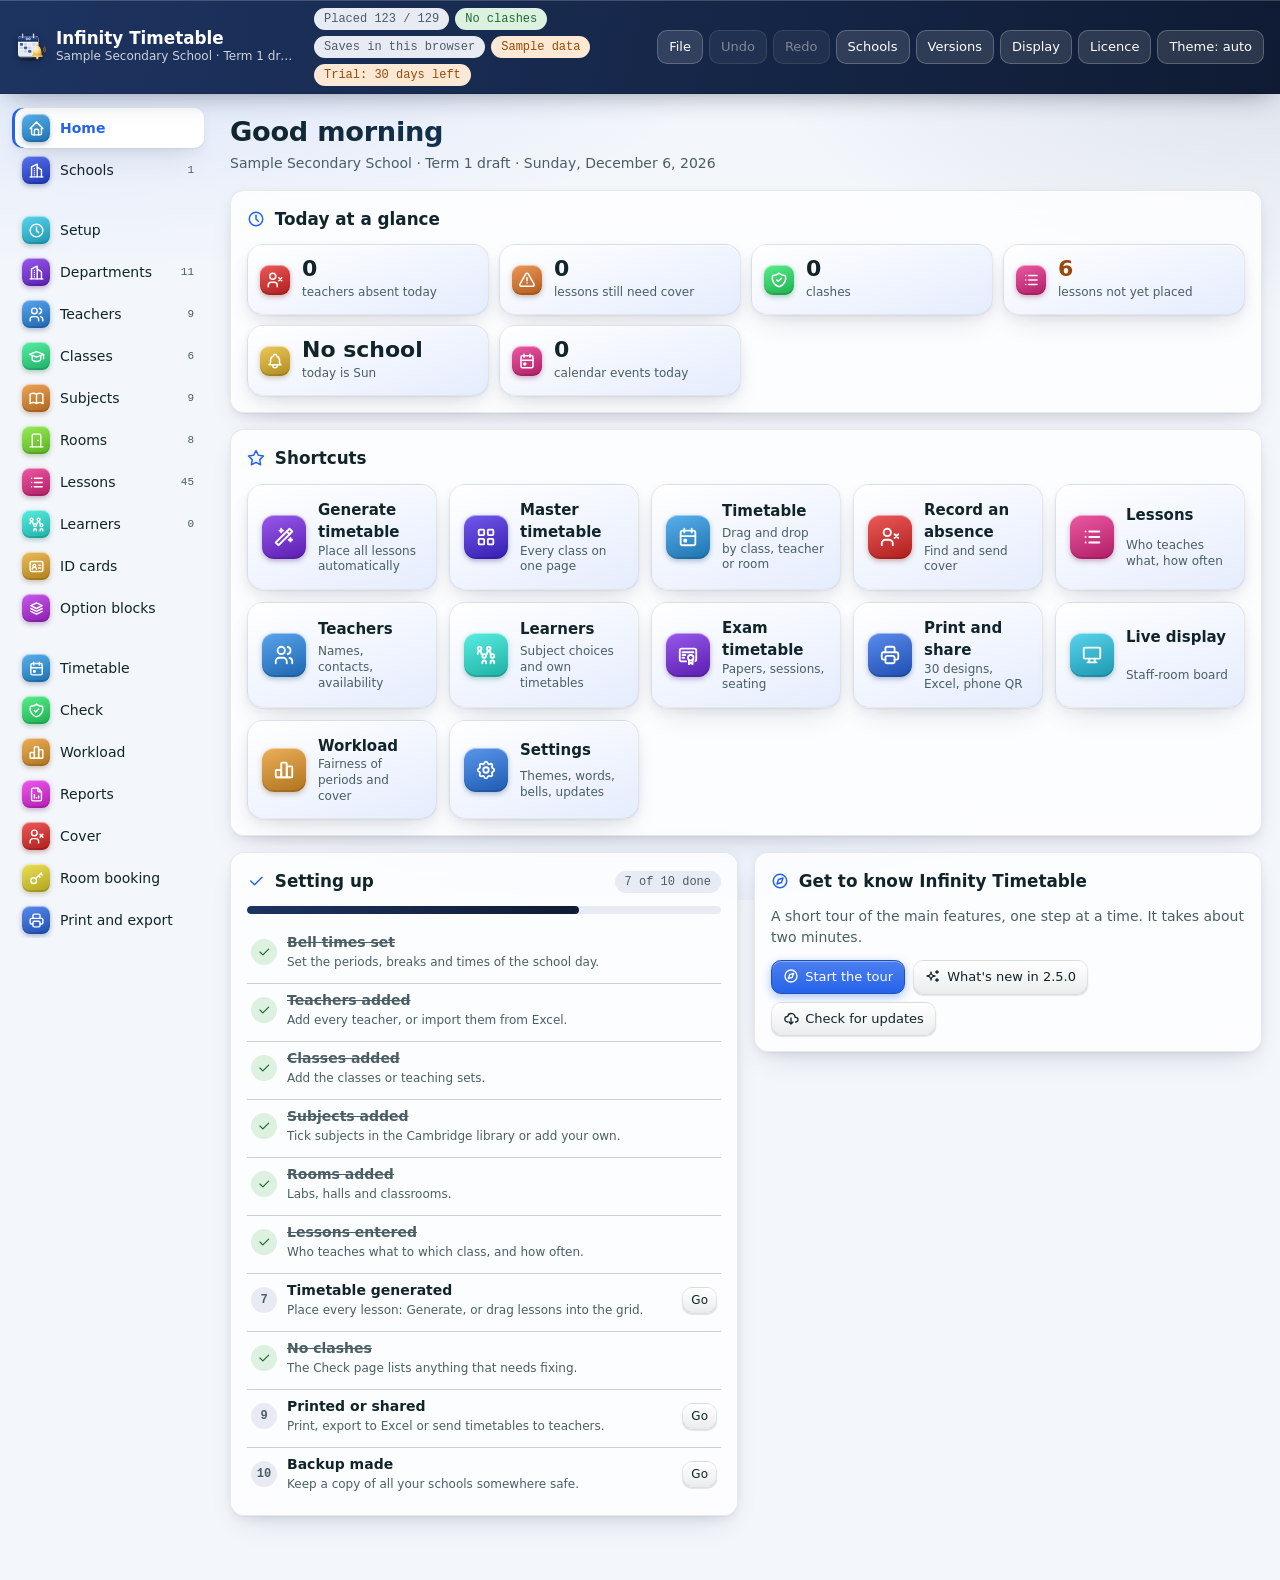
==== commit d1ff5665: "2.5.0 test builds: Glass 3D look, 3D week board, motion switch Co-Authored-By: Claude Opus 5.5 <nore" ====
--- a/windows/app/index.html
+++ b/windows/app/index.html
@@ -723,6 +723,262 @@
 .d-simple .ihead{padding:7px 12px 0;margin:0}.d-simple .ibody{padding-top:6px}
 .d-simple.has-bar .iph{width:62px;height:78px}.d-simple.has-bar .ihead{padding-top:5px}.d-simple.has-bar .ibrow{padding:2px 12px 4px}.d-simple.has-bar .icode.bar.strip{height:22px}
 
+/* ===== v2.5: Glass 3D look (screen only; printouts keep their own design) ===== */
+@media screen{
+body.depth-glass{
+  --g-surface:color-mix(in srgb,var(--surface) 78%,transparent);
+  --g-line:color-mix(in srgb,var(--fg) 9%,transparent);
+  --g-hi:rgba(255,255,255,.75);
+  --g-sh1:0 1px 2px rgba(16,30,54,.06),0 4px 12px rgba(16,30,54,.06),0 14px 32px -12px rgba(16,30,54,.14);
+  --g-sh2:0 2px 4px rgba(16,30,54,.08),0 10px 24px rgba(16,30,54,.10),0 24px 48px -16px rgba(16,30,54,.22);
+  --g-acc:var(--th-acc,var(--accent));
+  --rad:14px;
+  background:
+    radial-gradient(1200px 600px at 8% -10%,color-mix(in srgb,var(--g-acc) 16%,transparent),transparent 60%),
+    radial-gradient(900px 520px at 100% 0%,color-mix(in srgb,var(--hdr-solid,var(--accent)) 12%,transparent),transparent 60%),
+    radial-gradient(800px 600px at 50% 120%,color-mix(in srgb,var(--g-acc) 9%,transparent),transparent 60%),
+    var(--bg);
+  background-attachment:fixed;
+}
+:root[data-theme="dark"] body.depth-glass{--g-hi:rgba(255,255,255,.07);--g-sh1:0 1px 2px rgba(0,0,0,.3),0 6px 16px rgba(0,0,0,.28);--g-sh2:0 4px 10px rgba(0,0,0,.35),0 18px 40px rgba(0,0,0,.4)}
+@media (prefers-color-scheme:dark){:root:not([data-theme="light"]) body.depth-glass{--g-hi:rgba(255,255,255,.07);--g-sh1:0 1px 2px rgba(0,0,0,.3),0 6px 16px rgba(0,0,0,.28);--g-sh2:0 4px 10px rgba(0,0,0,.35),0 18px 40px rgba(0,0,0,.4)}}
+/* header and side menu: frosted glass */
+body.depth-glass .top{box-shadow:inset 0 1px 0 rgba(255,255,255,.18),inset 0 -1px 0 rgba(0,0,0,.15),0 8px 28px -10px rgba(10,20,45,.45);border-bottom:0}
+body.depth-glass .top .btn{background:rgba(255,255,255,.12);border:1px solid rgba(255,255,255,.22);color:#fff;box-shadow:inset 0 1px 0 rgba(255,255,255,.22),0 2px 6px rgba(0,0,0,.18)}
+body.depth-glass .top .btn:hover:not(:disabled){background:rgba(255,255,255,.22);color:#fff;border-color:rgba(255,255,255,.4)}
+body.depth-glass .top .btn:disabled{opacity:.45}
+body.depth-glass .side{background:transparent}
+body.depth-glass .side button{border-radius:10px;transition:background .15s,transform .15s,box-shadow .15s}
+body.depth-glass .side button:hover{background:color-mix(in srgb,var(--surface) 70%,transparent);box-shadow:var(--g-sh1)}
+body.depth-glass .side button[aria-current="page"],body.depth-glass .side button.on{background:var(--surface);box-shadow:var(--g-sh1),inset 3px 0 0 var(--g-acc);color:var(--g-acc);font-weight:600}
+/* panels */
+body.depth-glass .card{background:var(--g-surface);backdrop-filter:blur(14px) saturate(1.3);-webkit-backdrop-filter:blur(14px) saturate(1.3);border:1px solid var(--g-line);border-radius:var(--rad);box-shadow:inset 0 1px 0 var(--g-hi),var(--g-sh1)}
+body.depth-glass .pagehead h1{font-size:1.7rem;letter-spacing:-.01em;background:linear-gradient(90deg,var(--fg),color-mix(in srgb,var(--fg) 55%,var(--g-acc)));-webkit-background-clip:text;background-clip:text;color:transparent}
+body.depth-glass .htile,body.depth-glass .glance{background:linear-gradient(160deg,var(--surface),color-mix(in srgb,var(--surface) 88%,var(--g-acc)));border:1px solid var(--g-line);border-radius:16px;box-shadow:inset 0 1px 0 var(--g-hi),var(--g-sh1);transition:transform .18s ease,box-shadow .18s ease}
+body.depth-glass .htile:hover,body.depth-glass .glance:hover{transform:translateY(-3px) perspective(600px) rotateX(3deg);box-shadow:inset 0 1px 0 var(--g-hi),var(--g-sh2)}
+body.depth-glass .htile:active,body.depth-glass .glance:active{transform:translateY(0) scale(.98)}
+/* buttons */
+body.depth-glass .btn{border-radius:10px;border:1px solid var(--g-line);background:linear-gradient(180deg,var(--surface),color-mix(in srgb,var(--surface) 92%,var(--fg)));box-shadow:inset 0 1px 0 var(--g-hi),0 1px 2px rgba(16,30,54,.08),0 2px 0 color-mix(in srgb,var(--fg) 8%,transparent);transition:transform .12s,box-shadow .12s,border-color .12s}
+body.depth-glass .btn:hover:not(:disabled){transform:translateY(-1px);box-shadow:inset 0 1px 0 var(--g-hi),0 4px 10px rgba(16,30,54,.12)}
+body.depth-glass .btn:active:not(:disabled){transform:translateY(1px);box-shadow:inset 0 2px 4px rgba(0,0,0,.14)}
+body.depth-glass .btn.primary,body.depth-glass .seg button[aria-pressed="true"]{background:linear-gradient(180deg,color-mix(in srgb,var(--g-acc) 82%,#fff),var(--g-acc));border-color:color-mix(in srgb,var(--g-acc) 80%,#000);color:#fff;box-shadow:inset 0 1px 0 rgba(255,255,255,.35),0 3px 10px color-mix(in srgb,var(--g-acc) 40%,transparent)}
+body.depth-glass .seg{display:inline-flex;padding:3px;border-radius:12px;background:color-mix(in srgb,var(--fg) 6%,transparent);box-shadow:inset 0 1px 2px rgba(0,0,0,.08)}
+body.depth-glass .seg button{border:0;margin:0;border-radius:9px!important;background:transparent;box-shadow:none}
+body.depth-glass .in{border-radius:10px;border:1px solid var(--g-line);background:color-mix(in srgb,var(--surface) 85%,transparent);box-shadow:inset 0 1px 2px rgba(0,0,0,.05)}
+body.depth-glass .in:focus{border-color:var(--g-acc);box-shadow:0 0 0 3px color-mix(in srgb,var(--g-acc) 22%,transparent)}
+body.depth-glass .pill{border-radius:999px;padding:5px 10px}
+/* tables */
+body.depth-glass .tw,body.depth-glass .tablewrap{border-radius:12px;border-color:var(--g-line);overflow:auto}
+body.depth-glass thead th{background:color-mix(in srgb,var(--surface-2) 70%,transparent)}
+body.depth-glass tbody tr{transition:background .12s}
+body.depth-glass tbody tr:hover td{background:color-mix(in srgb,var(--g-acc) 6%,transparent)}
+/* timetable grids */
+body.depth-glass .tt,body.depth-glass .mtab{border-radius:12px;overflow:hidden}
+body.depth-glass .th{background:linear-gradient(180deg,color-mix(in srgb,var(--surface-2) 90%,var(--g-acc)),var(--surface-2))}
+body.depth-glass .cell{transition:background .15s}
+/* lesson cards: raised tiles with a light edge */
+body.depth-glass .pcard,body.depth-glass .chip,body.depth-glass .mpc,body.depth-glass .mxp{
+  background:linear-gradient(165deg,hsl(var(--h) calc(var(--pc-s) + 8%) calc(var(--pc-bg) + 5%)),hsl(var(--h) var(--pc-s) calc(var(--pc-bg) - 3%)));
+  border:1px solid hsl(var(--h) 45% var(--pc-bd));
+  box-shadow:inset 0 1px 0 rgba(255,255,255,.55),inset 0 -2px 0 hsl(var(--h) 45% var(--pc-bd) / .55),0 1px 2px rgba(16,30,54,.12),0 3px 8px -2px hsl(var(--h) 50% 30% / .25);
+  transition:transform .15s ease,box-shadow .15s ease}
+body.depth-glass .pcard,body.depth-glass .chip{border-radius:8px}
+body.depth-glass .pcard{border-left:4px solid hsl(var(--h) 60% 45%)}
+body.depth-glass .pcard:hover,body.depth-glass .chip:hover,body.depth-glass .mpc:hover{transform:translateY(-2px) perspective(500px) rotateX(6deg);box-shadow:inset 0 1px 0 rgba(255,255,255,.6),inset 0 -2px 0 hsl(var(--h) 45% var(--pc-bd) / .55),0 8px 16px -4px hsl(var(--h) 50% 25% / .35);z-index:5}
+body.depth-glass .mpc{border-width:0 0 0 3px;border-left-color:hsl(var(--h) 60% 45%)}
+body.depth-glass .phcard{border-radius:12px;box-shadow:inset 0 1px 0 rgba(255,255,255,.6),0 2px 6px -1px hsl(var(--h) 50% 30% / .25);background:linear-gradient(165deg,hsl(var(--h) 75% 97%),hsl(var(--h) 65% 92%))}
+body.depth-glass .cell.ok{background:color-mix(in srgb,var(--ok-bg) 80%,transparent);box-shadow:inset 0 0 0 2px var(--ok),inset 0 0 18px color-mix(in srgb,var(--ok) 25%,transparent);outline:0}
+body.depth-glass .cell.swap{box-shadow:inset 0 0 0 2px var(--g-acc),inset 0 0 18px color-mix(in srgb,var(--g-acc) 25%,transparent)}
+/* dialogs and menus */
+body.depth-glass dialog{border-radius:18px;border:1px solid var(--g-line);background:color-mix(in srgb,var(--surface) 88%,transparent);backdrop-filter:blur(22px) saturate(1.4);-webkit-backdrop-filter:blur(22px) saturate(1.4);box-shadow:inset 0 1px 0 var(--g-hi),0 30px 80px -20px rgba(10,20,40,.45)}
+body.depth-glass dialog[open]{animation:g-pop .22s cubic-bezier(.2,.9,.3,1.2)}
+body.depth-glass dialog::backdrop{background:rgba(10,20,40,.35);backdrop-filter:blur(3px)}
+body.depth-glass #cmenu,body.depth-glass .cmenu{border-radius:14px;background:color-mix(in srgb,var(--surface) 90%,transparent);backdrop-filter:blur(18px);-webkit-backdrop-filter:blur(18px);box-shadow:var(--g-sh2);border:1px solid var(--g-line)}
+@keyframes g-pop{from{opacity:0;transform:translateY(10px) scale(.97)}to{opacity:1;transform:none}}
+/* page entrance */
+body.depth-glass #main>*{animation:g-in .32s ease both}
+body.depth-glass #main>*:nth-child(2){animation-delay:.03s}body.depth-glass #main>*:nth-child(3){animation-delay:.06s}body.depth-glass #main>*:nth-child(4){animation-delay:.09s}
+@keyframes g-in{from{opacity:0;transform:translateY(8px)}to{opacity:1;transform:none}}
+/* phone */
+body.depth-glass #phbar,body.depth-glass #phnav{background:color-mix(in srgb,var(--surface) 72%,transparent);backdrop-filter:blur(18px) saturate(1.5);-webkit-backdrop-filter:blur(18px) saturate(1.5)}
+body.depth-glass .phsc{background:color-mix(in srgb,var(--surface) 92%,transparent);backdrop-filter:blur(20px);-webkit-backdrop-filter:blur(20px)}
+body.depth-glass .phtile,body.depth-glass .phbest button{border-radius:14px;box-shadow:inset 0 1px 0 var(--g-hi),var(--g-sh1)}
+/* motion off: no animation or hover lift */
+body.motion-off *,body.motion-off *::before,body.motion-off *::after{animation:none!important;transition:none!important}
+body.motion-off .htile:hover,body.motion-off .glance:hover,body.motion-off .pcard:hover,body.motion-off .chip:hover,body.motion-off .mpc:hover,body.motion-off .btn:hover{transform:none!important}
+@media (prefers-reduced-motion:reduce){body.depth-glass *{animation:none!important;transition:none!important}}
+/* the depth sample button in settings */
+.dsample.d-glass{background:linear-gradient(160deg,#fff,#e8eefc);box-shadow:inset 0 1px 0 #fff,0 4px 12px rgba(30,60,120,.18);border-radius:10px}
+
+/* ===== 3D week board ===== */
+#b3d{position:fixed;inset:0;z-index:80;display:flex;flex-direction:column;background:radial-gradient(1200px 700px at 50% 0%,color-mix(in srgb,var(--th-acc,var(--accent)) 22%,var(--bg)),var(--bg));color:var(--fg)}
+#b3d[hidden]{display:none}
+.b3bar{display:flex;flex-wrap:wrap;gap:8px;align-items:center;padding:10px 14px;background:color-mix(in srgb,var(--surface) 75%,transparent);backdrop-filter:blur(16px);-webkit-backdrop-filter:blur(16px);border-bottom:1px solid color-mix(in srgb,var(--fg) 9%,transparent)}
+.b3bar h2{margin:0 8px 0 0;font:600 1.05rem var(--font-d)}
+.b3bar select{width:auto;min-width:150px}
+.b3bar .grow{flex:1}
+.b3stage{flex:1;position:relative;overflow:hidden;perspective:1600px;perspective-origin:50% 30%;cursor:grab;touch-action:none;user-select:none}
+.b3stage.drag{cursor:grabbing}
+.b3scene{position:absolute;left:50%;top:50%;transform-style:preserve-3d;transition:transform .5s cubic-bezier(.2,.8,.2,1)}
+.b3stage.drag .b3scene{transition:none}
+.b3floor{position:absolute;inset:0;transform-style:preserve-3d;background:color-mix(in srgb,var(--surface) 92%,transparent);border-radius:18px;box-shadow:0 40px 80px -20px rgba(10,20,40,.45),inset 0 0 0 1px color-mix(in srgb,var(--fg) 10%,transparent)}
+.b3floor::after{content:"";position:absolute;inset:0;border-radius:18px;transform:translateZ(-14px);background:color-mix(in srgb,var(--fg) 18%,var(--surface));z-index:-1}
+.b3lab{position:absolute;font:600 12px var(--mono);color:var(--muted);display:flex;align-items:center;justify-content:center;transform-style:preserve-3d}
+.b3lab.day{font:700 13px var(--font-d);color:var(--fg);justify-content:flex-start;padding-left:8px}
+.b3lab.today{color:var(--th-acc,var(--accent))}
+.b3slot{position:absolute;border-radius:8px;background:color-mix(in srgb,var(--fg) 5%,transparent);box-shadow:inset 0 0 0 1px color-mix(in srgb,var(--fg) 7%,transparent)}
+.b3slot.brk{background:repeating-linear-gradient(45deg,color-mix(in srgb,var(--fg) 6%,transparent) 0 6px,transparent 6px 12px)}
+.b3slot.now{box-shadow:inset 0 0 0 2px var(--th-acc,var(--accent)),0 0 24px color-mix(in srgb,var(--th-acc,var(--accent)) 50%,transparent)}
+.b3blk{position:absolute;transform-style:preserve-3d;cursor:pointer;transition:transform .25s ease}
+.b3blk>i{position:absolute;display:block;backface-visibility:hidden}
+.b3blk .tp{inset:0;transform:translateZ(var(--z));border-radius:7px;background:linear-gradient(160deg,hsl(var(--h) 80% 72%),hsl(var(--h) 65% 55%));box-shadow:inset 0 1px 0 rgba(255,255,255,.55),inset 0 -1px 0 rgba(0,0,0,.15);padding:4px 6px;font-style:normal;color:#10202a;overflow:hidden}
+.b3blk .tp b{display:block;font-size:12px;line-height:1.15;white-space:nowrap;overflow:hidden;text-overflow:ellipsis}
+.b3blk .tp span{display:block;font-size:10px;opacity:.8;white-space:nowrap;overflow:hidden;text-overflow:ellipsis}
+.b3blk .fr{left:0;right:0;bottom:0;height:var(--z);transform-origin:bottom;transform:rotateX(-90deg);background:hsl(var(--h) 55% 40%);border-radius:0 0 4px 4px}
+.b3blk .bk{left:0;right:0;top:0;height:var(--z);transform-origin:top;transform:rotateX(90deg);background:hsl(var(--h) 55% 46%)}
+.b3blk .lf{top:0;bottom:0;left:0;width:var(--z);transform-origin:left;transform:rotateY(90deg);background:hsl(var(--h) 55% 34%)}
+.b3blk .rt{top:0;bottom:0;right:0;width:var(--z);transform-origin:right;transform:rotateY(-90deg);background:hsl(var(--h) 55% 30%)}
+.b3blk:hover,.b3blk.sel{transform:translateZ(14px)}
+.b3blk.bad .tp{box-shadow:inset 0 0 0 2px #d33,inset 0 1px 0 rgba(255,255,255,.55)}
+.b3blk.dim{opacity:.25}
+.b3info{position:absolute;left:14px;bottom:14px;max-width:min(360px,calc(100% - 28px));padding:12px 14px;border-radius:14px;background:color-mix(in srgb,var(--surface) 88%,transparent);backdrop-filter:blur(16px);-webkit-backdrop-filter:blur(16px);box-shadow:0 12px 30px -8px rgba(10,20,40,.35);font-size:13px}
+.b3info:empty{display:none}
+.b3info b{font-size:15px;display:block}
+.b3hint{position:absolute;right:14px;bottom:14px;font-size:12px;color:var(--muted);background:color-mix(in srgb,var(--surface) 70%,transparent);padding:6px 10px;border-radius:999px}
+body.motion-off .b3scene{transition:none}
+}
+@media screen and (max-width:760px){.b3bar{gap:6px;padding:8px}.b3bar h2{font-size:.95rem}.b3bar select{min-width:0;flex:1 1 40%}.b3bar .grow{display:none}.b3hint{display:none}}
+@media print{#b3d{display:none!important}}
+@media screen{
+.pagehead.withb3{grid-template-columns:minmax(0,1fr) auto;align-items:center}
+.pagehead.withb3>*:not(.b3open){grid-column:1}
+.pagehead.withb3 .b3open{grid-column:2;grid-row:1 / span 3;align-self:center;display:inline-flex;gap:6px;align-items:center}
+body.depth-glass .b3open{background:linear-gradient(135deg,color-mix(in srgb,var(--th-acc,var(--accent)) 85%,#fff),color-mix(in srgb,var(--hdr-solid,var(--accent)) 90%,#000));color:#fff;border:0;box-shadow:0 6px 18px -6px color-mix(in srgb,var(--th-acc,var(--accent)) 70%,transparent)}
+.g-flash{animation:g-flash 1.5s ease}
+@keyframes g-flash{0%,60%{box-shadow:0 0 0 3px var(--th-acc,var(--accent)),0 0 30px var(--th-acc,var(--accent))}100%{box-shadow:none}}
+}
+
+/* ===== v2.4: phone layout ===== */
+#phbar,#phnav,#phhold{display:none}
+body.phone .top,body.phone .side,body.phone #bay,body.phone .mtools{display:none!important}
+body.phone .shell{display:block}
+body.phone #main{padding:10px 10px calc(76px + env(safe-area-inset-bottom));min-width:0}
+body.phone.ph-holding #main{padding-bottom:calc(140px + env(safe-area-inset-bottom))}
+body.phone .btn{min-height:40px;padding:8px 12px;font-size:14px}
+body.phone .btn.sm{min-height:36px;padding:6px 10px;font-size:13px}
+body.phone .in{min-height:42px;font-size:16px}
+body.phone .pagehead.slim{margin:4px 2px 10px}
+body.phone .pagehead.slim h1{font-size:1.35rem;margin:0}
+body.phone .pagehead.slim .lead{margin:2px 0 0;font-size:13px;color:var(--muted)}
+body.phone .card{padding:14px;margin:0 0 10px}
+body.phone .card h2{font-size:1.02rem;margin:0 0 8px;display:flex;gap:6px;align-items:center}
+body.phone table{font-size:13px}
+body.phone .tablewrap,body.phone .tbl{overflow-x:auto;-webkit-overflow-scrolling:touch}
+/* top bar */
+body.phone #phbar{display:flex;position:sticky;top:0;z-index:30;align-items:center;gap:4px;padding:6px 6px 6px 12px;padding-top:calc(6px + env(safe-area-inset-top));background:var(--surface);border-bottom:1px solid var(--line);min-height:52px}
+.phbrand{flex:1;min-width:0;text-align:left;border:0;background:transparent;padding:4px 0;color:var(--fg)}
+.phbrand b{display:block;font-family:var(--font-d);font-size:1rem;line-height:1.15;white-space:nowrap;overflow:hidden;text-overflow:ellipsis}
+.phbrand span{display:block;font-size:12px;color:var(--muted);white-space:nowrap;overflow:hidden;text-overflow:ellipsis}
+#phbar .btn{min-width:44px;min-height:44px;display:inline-flex;align-items:center;justify-content:center}
+/* bottom menu */
+body.phone #phnav{display:flex;position:fixed;left:0;right:0;bottom:0;z-index:40;background:var(--surface);border-top:1px solid var(--line);padding-bottom:env(safe-area-inset-bottom)}
+#phnav button{flex:1;border:0;background:transparent;color:var(--muted);display:flex;flex-direction:column;align-items:center;gap:2px;padding:7px 0 6px;min-height:58px;font-size:11px}
+#phnav button[aria-current="page"]{color:var(--accent);font-weight:600}
+#phnav button[aria-current="page"] svg{background:var(--accent-bg);border-radius:12px;padding:2px 10px;box-sizing:content-box}
+/* holding bar */
+body.phone.ph-holding #phhold{display:flex}
+#phhold{position:fixed;left:8px;right:8px;bottom:calc(66px + env(safe-area-inset-bottom));z-index:41;align-items:center;gap:8px;padding:8px 8px 8px 12px;border-radius:12px;background:var(--fg);color:var(--bg);box-shadow:0 8px 24px rgba(0,0,0,.25)}
+#phhold .phht{flex:1;min-width:0}
+#phhold .phht b,#phhold .phht small{display:block;white-space:nowrap;overflow:hidden;text-overflow:ellipsis}
+#phhold .phht small{opacity:.75;font-size:12px}
+#phhold .btn{background:transparent;color:inherit;border-color:currentColor}
+/* bottom sheet */
+.phsheet{position:fixed;inset:0;z-index:60}
+.phsheet[hidden]{display:none}
+.phsb{position:absolute;inset:0;background:rgba(0,0,0,.4)}
+.phsc{position:absolute;left:0;right:0;bottom:0;max-height:86vh;overflow:auto;background:var(--surface);border-radius:16px 16px 0 0;padding:6px 14px calc(16px + env(safe-area-inset-bottom));box-shadow:0 -8px 30px rgba(0,0,0,.25);animation:phup .18s ease-out}
+@keyframes phup{from{transform:translateY(40px);opacity:.4}to{transform:none;opacity:1}}
+.phsc .grab{width:40px;height:4px;border-radius:2px;background:var(--line);margin:4px auto 6px}
+.phsc h3{margin:0;font-size:1.05rem;font-family:var(--font-d)}
+.phsc h4{margin:14px 0 6px;font-size:13px;color:var(--muted);font-weight:600}
+.phsc .row.sp,.phsync .row.sp,.phnext .row.sp{justify-content:space-between;align-items:center}
+.phbody{padding-top:6px}
+body.phsheet-open{overflow:hidden}
+.phstick{position:sticky;bottom:-16px;background:var(--surface);padding:10px 0 4px;margin-top:10px;gap:8px;justify-content:flex-end}
+.btn.wide{width:100%;display:flex;justify-content:center;gap:8px;align-items:center}
+.ff{display:block;margin:10px 0}.ff span{display:block;font-size:13px;color:var(--muted);margin-bottom:4px}.ff .in{width:100%;box-sizing:border-box}
+.phtiles{display:grid;grid-template-columns:repeat(4,1fr);gap:6px}
+.phtile{border:1px solid var(--line);background:var(--surface);border-radius:10px;padding:10px 4px;display:flex;flex-direction:column;align-items:center;gap:6px;font-size:12px;color:var(--fg);min-height:74px;text-align:center}
+.phlist{display:flex;flex-direction:column;margin-top:12px;border-top:1px solid var(--line)}
+.phlist button{display:flex;gap:12px;align-items:center;border:0;border-bottom:1px solid var(--line);background:transparent;padding:12px 4px;text-align:left;color:var(--fg);min-height:52px}
+.phlist button span small{display:block;color:var(--muted);font-size:12px}
+.phinfo{border-left:5px solid hsl(var(--h) 60% 50%);padding:6px 10px;margin:4px 0 10px;background:var(--surface-2);border-radius:4px;display:flex;flex-direction:column;gap:2px}
+.phinfo b{font-size:1.05rem}.phinfo .bad{color:var(--bad)}
+.phacts{display:flex;flex-wrap:wrap;gap:6px}
+.phbest{display:flex;flex-direction:column;gap:6px}
+.phbest button{display:flex;justify-content:space-between;align-items:center;gap:8px;border:1px solid var(--line);background:var(--surface);border-radius:10px;padding:10px 12px;text-align:left;color:var(--fg);min-height:52px}
+.phbest button[aria-pressed="true"]{border-color:var(--accent);background:var(--accent-bg)}
+.phbest small{display:block;color:var(--muted);font-size:12px}
+.stars{color:#e3a008;letter-spacing:1px;white-space:nowrap}.stars i{color:var(--line);font-style:normal}
+.phn{font:12px var(--mono);color:var(--muted);white-space:nowrap}
+.phchecks{display:flex;flex-direction:column}
+.phcheck{display:flex;gap:12px;align-items:center;padding:10px 4px;border-bottom:1px solid var(--line);min-height:44px}
+.phcheck input{width:22px;height:22px}
+/* timetable: day view */
+.phseg{display:flex;width:100%;margin-bottom:8px}.phseg button{flex:1;min-height:40px;font-size:13px;padding:6px 4px}
+.phent{gap:8px;margin-bottom:8px;flex-wrap:nowrap}.phent select{flex:1;min-width:0}
+.phdays{display:flex;gap:4px;margin:0 0 10px;position:sticky;top:52px;z-index:5;background:var(--bg);padding:4px 0}
+.phdays button{flex:1;border:1px solid var(--line);background:var(--surface);border-radius:8px;min-height:42px;font-weight:600;color:var(--fg);position:relative}
+.phdays button[aria-pressed="true"]{background:var(--accent);border-color:var(--accent);color:var(--accent-fg)}
+.phdays .dot{position:absolute;top:4px;right:6px;width:6px;height:6px;border-radius:50%;background:var(--ok)}
+.phrow{display:flex;gap:8px;margin-bottom:6px;align-items:stretch}
+.phtime{flex:none;width:58px;display:flex;flex-direction:column;justify-content:center;padding:2px 0}
+.phtime b{font-size:13px}.phtime small{font:11px var(--mono);color:var(--muted)}
+.phslot{flex:1;min-width:0;min-height:52px;display:flex;flex-direction:column;gap:4px;border:0;padding:0;background:transparent}
+.phcard{width:100%;text-align:left;border:1px solid hsl(var(--h) 45% 70%);border-left:5px solid hsl(var(--h) 60% 48%);background:hsl(var(--h) 70% 95%);color:#1a1a1a;border-radius:8px;padding:7px 10px;min-height:50px;display:flex;flex-direction:column;justify-content:center}
+.phcard b{font-size:14px;line-height:1.2}.phcard b em{font-style:normal;font-weight:500;font-size:11px;background:rgba(0,0,0,.08);padding:1px 5px;border-radius:3px;margin-left:4px}
+.phcard span{font-size:12px;color:#444;white-space:nowrap;overflow:hidden;text-overflow:ellipsis}
+.phcard small{font-size:11px;color:var(--bad)}
+.phcard.bad{border-color:var(--bad);box-shadow:inset 0 0 0 1px var(--bad)}
+.phcard.cont{min-height:34px;opacity:.75;border-style:dashed}
+.phcard.lifted{opacity:.35;outline:2px dashed var(--accent)}
+.phempty,.phfree{width:100%;min-height:50px;border:1px dashed var(--line);border-radius:8px;background:transparent;color:var(--muted);font-size:12px;display:flex;align-items:center;justify-content:center}
+.phlab{width:100%;min-height:44px;border-radius:8px;border:2px dashed;display:flex;align-items:center;gap:6px;padding:6px 10px;font-size:13px;text-align:left;font-weight:600}
+.phlab.ok{border-color:var(--ok);background:var(--ok-bg);color:var(--ok)}
+.phlab.swap{border-color:var(--accent);background:var(--accent-bg);color:var(--accent)}
+.phlab.bad{border-color:var(--line);background:var(--surface-2);color:var(--muted);font-weight:400}
+.phwhy{font-size:11px;color:var(--muted)}
+.phbrk{display:flex;gap:8px;align-items:center;margin:2px 0 8px;font-size:12px;color:var(--muted)}
+.phbrk span{flex:none;width:58px;font-weight:600}.phbrk:after{content:"";flex:1;height:1px;background:var(--line)}
+.phbrk small{order:2;font-family:var(--mono)}
+/* whole school: class strips */
+.phsrow{display:flex;gap:6px;align-items:center;margin-bottom:6px}
+.phsname{flex:none;width:58px;font-size:12px}
+.phstrip{flex:1;display:flex;gap:3px;overflow-x:auto;-webkit-overflow-scrolling:touch;padding-bottom:2px}
+.phscl{flex:none;display:flex;flex-direction:column;align-items:center;gap:1px;border:0;background:transparent;padding:0}
+.phscl small{font-size:9px;color:var(--muted)}
+.phsgap{flex:none;width:4px}
+.phchip{min-width:44px;height:38px;border-radius:6px;border:1px solid hsl(var(--h) 45% 70%);background:hsl(var(--h) 70% 92%);color:#1a1a1a;font:600 11px var(--mono);padding:0 4px}
+.phchip.empty{border:1px dashed var(--line);background:transparent;color:var(--muted)}
+.phchip.ok{border:2px solid var(--ok);background:var(--ok-bg);color:var(--ok)}
+.phchip.swap{border:2px solid var(--accent);background:var(--accent-bg);color:var(--accent)}
+.phchip.bad{opacity:.5}
+/* my day and cover */
+.phnext h2{font-size:1.25rem!important;margin:6px 0 2px!important}.phnext h2 em{font-size:13px;font-style:normal;color:var(--muted)}
+.phnext p{margin:0 0 6px}
+.phmini{display:flex;gap:8px;align-items:baseline;padding:8px 0 8px 8px;border-bottom:1px solid var(--line);border-left:4px solid hsl(var(--h,210) 55% 55%);margin-bottom:2px;font-size:13px}
+.phmini span{font:11px var(--mono);color:var(--muted)}.phmini em{font-style:normal;color:var(--accent);font-size:12px}
+.phmini.now{background:var(--accent-bg)}
+.warnc{border-color:var(--warn)!important}
+.phcov{border:1px solid var(--line);border-radius:10px;padding:10px;margin-bottom:8px;display:flex;flex-direction:column;gap:8px}
+.phcov.done{border-color:var(--ok)}
+.phcov small{display:block;color:var(--muted);font-size:12px}
+.phcov .row{flex-wrap:wrap;gap:6px}
+@media (min-width:761px){.phsheet .phsc{left:50%;right:auto;width:520px;transform:translateX(-50%);border-radius:16px;bottom:20px;animation:none}}
+.phtt{max-width:100%;min-width:0;overflow-x:hidden}
+.phsrow,.phday{min-width:0;max-width:100%}
+.phstrip{min-width:0}
+
 .cgwrap{max-height:62vh;overflow:auto}
 .cgrid{font-size:12px}.cgrid th{white-space:nowrap;position:sticky;left:0;background:var(--surface)}.cgrid thead th{position:sticky;top:0;z-index:2;background:var(--surface-2)}
 .cgrid td{text-align:center;padding:3px}.cgin{width:52px!important;text-align:center;padding:2px}
@@ -3114,9 +3370,10 @@
 function rowLockBtn(i){var l=rowPls(i,false);if(!l.length)return '';var all=l.every(function(p){return p.locked;});return '<button type="button" class="rl'+(all?' on':'')+'" data-act="b4-rowlock" data-i="'+i+'" title="'+(all?'Unlock':'Lock')+' this row" aria-label="'+(all?'Unlock':'Lock')+' this row">'+(all?ICON_LOCK:ICON_OPEN)+'</button>';}
 
 /* ---------- batch 6: PC software features ---------- */
-var APP_VERSION='2.4.0';
+var APP_VERSION='2.5.0';
 var ICON_V2='[data-uri]';
 var WHATS_NEW=[
+ ['2.5.0',['New Glass 3D look: frosted panels, raised lesson cards that lift when you point at them, in your school colours','3D week: see any class, teacher or room as a 3D board you can turn, zoom and spin (Timetable > 3D week)','Motion switch in Settings > Appearance: smooth or off for slow computers','Printouts and ID cards are unchanged']],
  ['2.4.0',['New Windows program with its own window, installed like normal software','Automatic daily backups of your school files, with File > Restore a backup','Phones on Wi-Fi: the Android app copies the timetable from the PC and sends back quick changes']],
  ['2.3.0',['Holding bay under the timetable: park lessons while you rearrange (carry a lesson and click the bay, drag it there, or right-click > Park in holding bay), then pick them up and place them again','A lesson you pick up now looks exactly like the card on the timetable, at the same size, at every zoom level','Codes read in full at every zoom level, and option blocks look like the other cards']],
  ['2.2.1',['Master timetable: every subject code now reads in full at Fit zoom; option blocks show as GEO/ICT/PE','On phones the master timetable opens wider and scrolls sideways so lessons stay readable','ID cards: the back always fits on the card, and the QR code or barcode sits in a fixed place on the back','ID cards: the code on the front never covers details; long roles and names wrap instead of being cut, and crowded cards shrink slightly so every detail shows','ID cards: support staff list (bursar, secretary, drivers and others); staff cards show job title, department and subjects, and staff number; learner date of birth and house or bus are optional']],
@@ -6127,6 +6384,8 @@
   try{if(localStorage.getItem('it.dkday')===d)return;}catch(e){}
   if(FILE&&FILE.path)return;
   hostCall('backup-text',{name:(SN()||'School')+' (not saved to a file)',text:fileText()}).then(function(r){if(r&&r.ok){try{localStorage.setItem('it.dkday',d);}catch(e){}}});}
+function dkPubSoon(){if(DK.on&&DK.lan&&DK.lan.on){clearTimeout(DK.pubT);DK.pubT=setTimeout(dkPublish,1500);}}
+var _dkPersist=persist;persist=function(){_dkPersist();dkPubSoon();};
 var _dkSaveQuiet=saveQuiet;saveQuiet=function(){_dkSaveQuiet();if(DK.on){dkDaily();if(DK.lan&&DK.lan.on){clearTimeout(DK.pubT);DK.pubT=setTimeout(dkPublish,1200);}}};
 /* ---- restore a backup ---- */
 function dkSize(n){return n>1048576?(n/1048576).toFixed(1)+' MB':Math.max(1,Math.round(n/1024))+' KB';}
@@ -6164,6 +6423,356 @@
 B7A['b8-dk-lanon']=function(){hostCall('lan-start',{}).then(function(s){DK.lan=s;dkLanLoop();$('#dlg .db')?($('#dlg .db').innerHTML=dkPhonesHtml()):B7A['b8-dk-phones']();});};
 B7A['b8-dk-lanoff']=function(){hostCall('lan-stop',{}).then(function(s){DK.lan=s;clearInterval(DK.takeT);closeModal();toast('Phone sync is off');});};
 setTimeout(dkInit,800);
+
+/* ===== v2.4: phone layout ===== */
+/* On small screens: slim top bar, bottom menu, one day at a time, tap a lesson for actions and
+   best places, slots that say what will happen, a holding bar while moving a lesson,
+   "My day" on Home, quick cover, Wi-Fi sync with the PC and viewer mode (PIN lock). */
+IC.dots='<circle cx="12" cy="5" r="1.4"/><circle cx="12" cy="12" r="1.4"/><circle cx="12" cy="19" r="1.4"/>';
+IC.people='<circle cx="9" cy="8" r="3"/><path d="M3 20a6 6 0 0112 0"/><path d="M16 11a3 3 0 100-6M21 20a6 6 0 00-4-5.6"/>';
+IC.hand='<path d="M8 13V5.5a1.5 1.5 0 013 0V11M11 10V4.5a1.5 1.5 0 013 0V11M14 10.5V6a1.5 1.5 0 013 0v7a7 7 0 01-7 7h-1a6 6 0 01-5-2.7L3 13.6a1.6 1.6 0 012.6-1.8L8 14"/>';
+IC.undo='<path d="M9 14L4 9l5-5"/><path d="M4 9h10a6 6 0 010 12h-3"/>';
+var PHONE_PEOPLE=['teachers','classes','learners','rooms','subjects','departments'];
+function isPhone(){var p=(W&&W.prefs&&W.prefs.phoneUI)||'auto';if(p==='on')return true;if(p==='off')return false;return window.innerWidth<=760;}
+['b8-ph-day','b8-ph-kind','b8-ph-ent','b8-ph-sheet','b8-ph-card','b8-ph-close','b8-ph-me','b8-ph-meset','b8-ph-sync','b8-ph-syncgo','b8-ph-scan','b8-ph-ui','b8-ph-share'].forEach(function(a){LOCK_OK[a]=1;});
+/* ---------- bottom sheet ---------- */
+function phSheet(title,html){var s=$('#phsheet');if(!s){s=document.createElement('div');s.id='phsheet';s.className='phsheet';document.body.appendChild(s);}
+  s.innerHTML='<div class="phsb" data-act="b8-ph-close"></div><div class="phsc" role="dialog" aria-modal="true" aria-label="'+esc(title)+'"><div class="grab"></div><div class="row sp"><h3>'+esc(title)+'</h3><button class="btn sm ghost" data-act="b8-ph-close" aria-label="Close">'+ico('x',16)+'</button></div><div class="phbody">'+html+'</div></div>';
+  s.hidden=false;document.body.classList.add('phsheet-open');}
+function phSheetClose(){var s=$('#phsheet');if(s){s.hidden=true;s.innerHTML='';}document.body.classList.remove('phsheet-open');}
+B7A['b8-ph-close']=function(){phSheetClose();};
+var _phBack=window.ITBack;window.ITBack=function(){var s=$('#phsheet');if(s&&!s.hidden){phSheetClose();return true;}return _phBack?_phBack():false;};
+document.addEventListener('keydown',function(e){if(e.key==='Escape'){var s=$('#phsheet');if(s&&!s.hidden){e.preventDefault();e.stopImmediatePropagation();phSheetClose();}}},true);
+/* ---------- chrome: top bar and bottom menu ---------- */
+function phChrome(){
+  var on=isPhone();document.body.classList.toggle('phone',on);
+  var bar=$('#phbar'),nav=$('#phnav'),hold=$('#phhold');
+  if(!on){[bar,nav,hold].forEach(function(x){if(x)x.hidden=true;});return;}
+  if(!bar){bar=document.createElement('div');bar.id='phbar';document.body.insertBefore(bar,document.body.firstChild);}
+  if(!nav){nav=document.createElement('nav');nav.id='phnav';nav.setAttribute('aria-label','Main');document.body.appendChild(nav);}
+  if(!hold){hold=document.createElement('div');hold.id='phhold';document.body.appendChild(hold);}
+  var tt=curTT();bar.hidden=false;nav.hidden=false;
+  bar.innerHTML='<button class="phbrand" data-act="tab" data-tab="schools" title="Schools and timetables"><b>'+esc(SN()||'Infinity Timetable')+'</b><span>'+esc(tt?tt.name:'')+(isLocked()?' · viewer mode':'')+'</span></button>'+
+    (isLocked()?'':'<button class="btn sm ghost" data-act="undo" aria-label="Undo"'+(undoS.length?'':' disabled')+'>'+ico('undo',18)+'</button>')+
+    '<button class="btn sm ghost" data-act="b8-ph-sheet" data-v="more" aria-label="Menu">'+ico('dots',20)+'</button>';
+  var t=ui.tab,grp=PHONE_PEOPLE.indexOf(t)>=0?'people':['home','timetable','lessons'].indexOf(t)>=0?t:'more';
+  var b=function(id,label,icon,act){return '<button type="button" '+act+(grp===id?' aria-current="page"':'')+'>'+ico(icon,22)+'<span>'+label+'</span></button>';};
+  nav.innerHTML=b('home','Home','home','data-act="tab" data-tab="home"')+b('timetable','Timetable','calendar','data-act="tab" data-tab="timetable"')+b('lessons','Lessons','list','data-act="tab" data-tab="lessons"')+
+    b('people','People','people','data-act="b8-ph-sheet" data-v="people"')+b('more','More','grid','data-act="b8-ph-sheet" data-v="more"');
+  phHold();}
+function phHold(){var h=$('#phhold');if(!h)return;var ci=isPhone()&&ui.lift&&(ui.tab==='timetable')?carryInfo():null;
+  if(!ci){h.hidden=true;document.body.classList.remove('ph-holding');return;}
+  var l=lesson(ci.lid);h.hidden=false;document.body.classList.add('ph-holding');
+  h.innerHTML='<span class="phhicon">'+ico('hand',18)+'</span><span class="phht"><b>'+esc(lTitle(l))+'</b><small>'+esc(lClassNames(l))+(ci.held?' · place it to finish the swap':' · tap a slot')+'</small></span>'+
+    (ui.lift.type==='new'?'':'<button class="btn sm" data-act="b8-ph-park">Park</button>')+'<button class="btn sm" data-act="b8-ph-cancel">Cancel</button>';}
+B7A['b8-ph-park']=function(){if(typeof bayParkCarried==='function')bayParkCarried();render();};
+B7A['b8-ph-cancel']=function(){if(ui.lift){if(typeof carryCancel==='function')carryCancel();else{ui.lift=null;render();}}};
+B7A['b8-ph-sheet']=function(ds){var tabs=tabsFor().filter(function(x){return x[0]!=='sep';}),h='';
+  var tile=function(id,label){var ti=TAB_ICON[id]||['info',205];return '<button class="phtile" data-act="tab" data-tab="'+id+'">'+badge(ti[0],ti[1],22)+'<span>'+esc(label)+'</span></button>';};
+  var lab=function(t){return t[0]==='teachers'?word('wTeacher',1):t[0]==='classes'?word('wClass',1):t[1];};
+  if(ds.v==='people'){h='<div class="phtiles">'+tabs.filter(function(t){return PHONE_PEOPLE.indexOf(t[0])>=0;}).map(function(t){return tile(t[0],lab(t));}).join('')+'</div>';phSheet('People',h);return;}
+  var main=['home','timetable','lessons'].concat(PHONE_PEOPLE);
+  h='<div class="phtiles">'+tabs.filter(function(t){return main.indexOf(t[0])<0;}).map(function(t){return tile(t[0],lab(t));}).join('')+'</div>'+
+    '<div class="phlist">'+(window.ITAndroid||!window.IT_DESKTOP?'<button data-act="b8-ph-sync">'+ico('wifi',18)+'<span>Sync with PC<small>'+esc(phSyncLine())+'</small></span></button>':'')+
+    '<button data-act="b8-ph-me">'+ico('users',18)+'<span>Who is using this phone<small>'+esc(phMeLabel())+'</small></span></button>'+
+    (W.prefs&&W.prefs.pin?(isLocked()?'<button data-act="b6-unlock">'+ico('lock',18)+'<span>Unlock editing<small>Viewer mode is on</small></span></button>':'<button data-act="b6-lock">'+ico('lock',18)+'<span>Viewer mode<small>Lock editing with the admin PIN</small></span></button>'):'<button data-act="b6-lock">'+ico('lock',18)+'<span>Viewer mode<small>Set an admin PIN so staff can view but not change</small></span></button>')+
+    '<button data-act="b8-ph-file">'+ico('folder',18)+'<span>File<small>Open, save, export</small></span></button>'+
+    '<button data-act="versions">'+ico('clock',18)+'<span>Versions</span></button>'+
+    '<button data-act="b3-lic">'+ico('key',18)+'<span>Licence</span></button>'+
+    '<button data-act="theme">'+ico('sun',18)+'<span>Theme</span></button>'+
+    '<button data-act="b8-ph-ui">'+ico('grid',18)+'<span>Use the full layout<small>For tablets and big screens</small></span></button></div>';
+  phSheet('Menu',h);};
+B7A['b8-ph-ui']=function(){W.prefs=W.prefs||{};W.prefs.phoneUI=isPhone()?'off':'auto';saveQuiet();phSheetClose();render();toast(isPhone()?'Phone layout on':'Full layout on. Menu > Settings > Display brings the phone layout back.');};
+/* ---------- timetable: one day at a time ---------- */
+function phState(){var s=ui.ph=ui.ph||{};var days=D.school.days;
+  if(!s.kind)s.kind=(ui.view==='teacher'||ui.view==='room')?ui.view:'class';
+  var list=s.kind==='teacher'?D.teachers:s.kind==='room'?D.rooms:D.classes;
+  if(s.kind!=='school'&&(!s.id||!by(list,s.id))){var me=W.prefs&&W.prefs.me;s.id=(s.kind==='teacher'&&me&&me.kind==='teacher'&&by(D.teachers,me.id))?me.id:(ui.entity&&by(list,ui.entity)?ui.entity:(list[0]&&list[0].id));}
+  if(!s.day||days.indexOf(s.day)<0)s.day=days.indexOf(todayDay())>=0?todayDay():days[0];
+  return s;}
+function phPls(kind,id,day){return D.placements.filter(function(p){if(p.day!==day)return false;var l=lesson(p.lessonId);return l&&(kind==='school'||lHas(l,kind,id));}).map(function(p){var l=lesson(p.lessonId);return {p:p,l:l,i:periodIndex(p.pid),n:l.length||1};}).filter(function(x){return x.i>=0;});}
+function phSwapFor(ci,day,i,occ){var r0=evalSlot(ci.lid,day,i,ci.ign);if(!r0.hard.length)return null;if(r0.hard.some(function(h){return h.k==='fit'||h.k==='act';}))return null;
+  for(var k=0;k<occ.length;k++){var x=by(D.placements,occ[k]);if(!x||x.locked||ci.ign.indexOf(x.id)>=0)continue;if(!evalSlot(ci.lid,day,i,ci.ign.concat([x.id])).hard.length)return x;}return null;}
+function phCard(x,kind,first){var l=x.l,t=lTeachers(l).map(tname).join(', '),r=lRooms(l).map(rname).join(', '),bad=plIssues(x.p).hard.length,lifted=ui.lift&&ui.lift.plId===x.p.id;
+  var sub=kind==='teacher'?lClassNames(l)+(r?' · '+r:''):kind==='room'?lClassNames(l)+(t?' · '+t:''):(t+(r?' · '+r:''));
+  if(!first)return '<button class="phcard cont" data-act="b8-ph-card" data-pl="'+x.p.id+'" data-plx="'+x.p.id+'" style="--h:'+lHue(l)+'"><span>↳ '+esc(lTitle(l))+' continues</span></button>';
+  return '<button class="phcard'+(bad?' bad':'')+(lifted?' lifted':'')+'" data-act="b8-ph-card" data-pl="'+x.p.id+'" data-plx="'+x.p.id+'" style="--h:'+lHue(l)+'"><b>'+(x.p.locked?ico('lock',12)+' ':'')+esc(lTitle(l))+(x.n>1?' <em>double</em>':'')+'</b><span>'+esc(sub)+'</span>'+(bad?'<small>'+esc(plIssues(x.p).hard[0].m)+'</small>':'')+'</button>';}
+function phSlotLabel(ci,day,i,occ){var r=evalSlot(ci.lid,day,i,ci.ign);
+  if(!r.hard.length)return {c:'ok',t:r.soft.length?'Fits here ('+r.soft[0].m.toLowerCase()+')':'Free · fits here'};
+  var sx=phSwapFor(ci,day,i,occ);if(sx)return {c:'swap',t:'Swap with '+lTitle(lesson(sx.lessonId)),x:sx};
+  return {c:'bad',t:r.hard[0].m};}
+function phDayRows(kind,id,day){var P=D.school.periods,pls=phPls(kind,id,day),ci=ui.lift?carryInfo():null,h='',lockd=isLocked();
+  P.forEach(function(p,i){
+    if(p.brk){h+='<div class="phbrk"><span>'+esc(p.label)+'</span><small>'+esc(p.start||'')+'</small></div>';return;}
+    var here=pls.filter(function(x){return x.i===i;}),cont=pls.filter(function(x){return x.i<i&&x.i+x.n>i;}),occ=here.concat(cont).map(function(x){return x.p.id;});
+    var lab=ci&&(kind!=='class'||lcls(lesson(ci.lid)).indexOf(id)>=0)?phSlotLabel(ci,day,i,occ):null;
+    var cards=cont.map(function(x){return phCard(x,kind,false);}).join('')+here.map(function(x){return phCard(x,kind,true);}).join('');
+    var empty=!here.length&&!cont.length;
+    h+='<div class="phrow'+(p.act?' act':'')+'"><div class="phtime"><b>'+esc(p.label)+'</b><small>'+esc(p.start||'')+(p.end?'–'+esc(p.end):'')+'</small></div>'+
+      '<div class="cell phslot'+(lab?' '+lab.c:'')+'" data-d="'+day+'" data-i="'+i+'"'+(kind==='class'?' data-cls="'+id+'"':'')+'>'+cards+
+      (lab&&(empty||lab.c!=='bad')?'<button class="phlab '+lab.c+'" data-act="b8-ph-slot" data-d="'+day+'" data-i="'+i+'">'+ico(lab.c==='ok'?'check':lab.c==='swap'?'refresh':'x',14)+' '+esc(lab.t)+'</button>':'')+
+      (!lab&&empty&&!lockd?'<button class="phempty" data-act="b8-ph-slot" data-d="'+day+'" data-i="'+i+'">Free</button>':'')+(!lab&&empty&&lockd?'<span class="phfree">Free</span>':'')+
+      (lab&&lab.c==='bad'&&!empty?'<small class="phwhy">'+esc(lab.t)+'</small>':'')+'</div></div>';});
+  return h;}
+function phSchoolRows(day){var P=D.school.periods,h='',ci=ui.lift?carryInfo():null;
+  (ui.secf?D.classes.filter(function(c){return classInSection(c.id,ui.secf);}):D.classes).forEach(function(c){var pls=phPls('class',c.id,day);
+    h+='<div class="phsrow"><div class="phsname"><b>'+esc(c.name)+'</b></div><div class="phstrip">'+P.map(function(p,i){if(p.brk)return '<span class="phsgap"></span>';
+      var x=pls.filter(function(y){return y.i<=i&&y.i+y.n>i;})[0],occ=x?[x.p.id]:[],lab=ci&&lcls(lesson(ci.lid)).indexOf(c.id)>=0?phSlotLabel(ci,day,i,occ):null;
+      var inner=x?'<button class="phchip" data-act="b8-ph-card" data-pl="'+x.p.id+'" data-plx="'+x.p.id+'" style="--h:'+lHue(x.l)+'">'+esc(lparts(x.l).map(function(q){var s=by(D.subjects,q.subjectId);return s?sShort(s):'?';}).filter(function(v,k,a){return a.indexOf(v)===k;}).join('/'))+'</button>':
+        '<button class="phchip empty'+(lab?' '+lab.c:'')+'" data-act="b8-ph-slot" data-d="'+day+'" data-i="'+i+'" data-cls="'+c.id+'" aria-label="'+esc(c.name+' '+p.label)+'">'+(lab?(lab.c==='ok'?'✓':lab.c==='swap'?'⇄':'×'):'')+'</button>';
+      return '<span class="cell phscl'+(lab?' '+lab.c:'')+'" data-d="'+day+'" data-i="'+i+'" data-cls="'+c.id+'"><small>'+esc(p.label)+'</small>'+inner+'</span>';}).join('')+'</div></div>';});
+  return h;}
+function phTodoFor(kind,id){return D.lessons.filter(function(l){return (kind==='school'||lHas(l,kind,id))&&placedCount(l.id)<(l.perWeek||0);});}
+function phTimetable(){var s=phState(),days=D.school.days,list=s.kind==='teacher'?D.teachers:s.kind==='room'?D.rooms:D.classes,todo=phTodoFor(s.kind,s.id),td=todayDay();
+  var seg='<div class="seg phseg" role="group">'+[['class',word('wClass')],['teacher',word('wTeacher')],['room','Room'],['school','Whole school']].map(function(k){return '<button type="button" data-act="b8-ph-kind" data-v="'+k[0]+'" aria-pressed="'+(s.kind===k[0])+'">'+esc(k[1])+'</button>';}).join('')+'</div>';
+  var h='<div class="phtt">'+seg+'<div class="row phent">'+(s.kind==='school'?(sectionsList().length?'<label class="row" style="gap:6px">Section '+sectionSelect('secf',ui.secf)+'</label>':''):'<select class="in" data-b8="phent" aria-label="Choose">'+list.map(function(e){return '<option value="'+e.id+'"'+(e.id===s.id?' selected':'')+'>'+esc(e.name)+'</option>';}).join('')+'</select>')+
+    (todo.length&&!isLocked()?'<button class="pill warn" data-act="b8-ph-todo">'+todo.length+' to place</button>':'')+'</div>'+
+    '<div class="phdays" role="group" aria-label="Day">'+days.map(function(d){return '<button type="button" data-act="b8-ph-day" data-v="'+d+'" aria-pressed="'+(s.day===d)+'">'+esc(d.slice(0,3))+(d===td?'<i class="dot"></i>':'')+'</button>';}).join('')+'</div>'+
+    '<div class="phday" id="phday">'+(s.kind==='school'?phSchoolRows(s.day):phDayRows(s.kind,s.id,s.day))+'</div></div>';
+  return '<div class="pagehead slim"><h1>Timetable</h1></div>'+h;}
+B7A['b8-ph-kind']=function(ds){var s=phState();s.kind=ds.v;s.id=null;render();};
+B7A['b8-ph-day']=function(ds){phState().day=ds.v;render();};
+B8F['phent']=function(el,type){if(type!=='change')return;var s=phState();s.id=el.value;ui.view=s.kind;ui.entity=el.value;render();};
+/* swipe left and right to change day */
+(function(){var x0=null,y0=null;document.addEventListener('touchstart',function(e){var t=e.target.closest&&e.target.closest('#phday');if(!t||!e.touches[0]){x0=null;return;}x0=e.touches[0].clientX;y0=e.touches[0].clientY;},{passive:true});
+  document.addEventListener('touchend',function(e){if(x0==null||!e.changedTouches[0])return;var dx=e.changedTouches[0].clientX-x0,dy=e.changedTouches[0].clientY-y0;x0=null;if(Math.abs(dx)<70||Math.abs(dy)>Math.abs(dx)*0.7)return;
+    var s=phState(),days=D.school.days,i=days.indexOf(s.day)+(dx<0?1:-1);if(days[i]){s.day=days[i];render();}},{passive:true});})();
+/* ---------- tapping a lesson ---------- */
+function phBest(lid,ign,limit){var days=D.school.days,P=D.school.periods,out=[],L=lesson(lid);if(!L)return out;
+  var curPl=ign&&ign[0]?by(D.placements,ign[0]):null;
+  days.forEach(function(d,di){P.forEach(function(p,i){if(p.brk)return;if(curPl&&curPl.day===d&&periodIndex(curPl.pid)===i)return;
+    var r=evalSlot(lid,d,i,ign||[]);
+    if(!r.hard.length){out.push({d:d,i:i,di:di,stars:r.soft.length?(r.soft.length>1?1:2):3,why:r.soft[0]?r.soft[0].m:''});return;}
+    if(r.hard.some(function(h){return h.k==='fit'||h.k==='act';}))return;
+    var occ=D.placements.filter(function(q){var l=lesson(q.lessonId);if(!l||q.day!==d)return false;var qi=periodIndex(q.pid);return qi<=i&&qi+(l.length||1)>i&&lcls(l).some(function(c){return lcls(L).indexOf(c)>=0;});}).map(function(q){return q.id;});
+    var ci={lid:lid,ign:ign||[]},sx=phSwapFor(ci,d,i,occ);if(sx)out.push({d:d,i:i,di:di,stars:1,swap:sx});});});
+  return out.sort(function(a,b){return (b.stars-a.stars)||(a.swap?1:0)-(b.swap?1:0)||(a.di-b.di)||(a.i-b.i);}).slice(0,limit||6);}
+function phBestHtml(lid,ign,plId){var b=phBest(lid,ign,6),P=D.school.periods;
+  if(!b.length)return '<p class="muted">No free place fits this lesson. Try moving or parking another lesson first.</p>';
+  return '<div class="phbest">'+b.map(function(x){return '<button data-act="b8-ph-put" data-d="'+x.d+'" data-i="'+x.i+'"'+(plId?' data-pl="'+plId+'"':' data-lid="'+lid+'"')+(x.swap?' data-swap="'+x.swap.id+'"':'')+'><span><b>'+esc(x.d)+' · '+esc(P[x.i].label)+'</b><small>'+esc(P[x.i].start||'')+(x.swap?' · swap with '+esc(lTitle(lesson(x.swap.lessonId))):x.why?' · '+esc(x.why):'')+'</small></span><span class="stars" aria-label="'+x.stars+' of 3">'+'★★★'.slice(0,x.stars)+'<i>'+'★★★'.slice(x.stars)+'</i></span></button>';}).join('')+'</div>';}
+B7A['b8-ph-card']=function(ds){var p=by(D.placements,ds.pl),l=p&&lesson(p.lessonId);if(!l)return;
+  if(ui.lift&&!(ui.lift.type==='move'&&ui.lift.plId===p.id)){var cell=document.querySelector('[data-plx="'+p.id+'"]');cell=cell&&cell.closest('.cell');if(cell){tryPlace(cell.dataset.d,+cell.dataset.i,cell);render();}return;}
+  var P=D.school.periods,i=periodIndex(p.pid),n=l.length||1,iss=plIssues(p);
+  var info='<div class="phinfo" style="--h:'+lHue(l)+'"><b>'+esc(lTitle(l))+'</b><span>'+esc(lClassNames(l))+'</span><span>'+esc(lTeachers(l).map(tname).join(', ')||'No teacher')+(lRooms(l).length?' · '+esc(lRooms(l).map(rname).join(', ')):'')+'</span><span>'+esc(p.day+' · '+P[i].label+' · '+(P[i].start||'')+(P[i+n-1]&&P[i+n-1].end?'–'+P[i+n-1].end:''))+(n>1?' · double':'')+'</span>'+(iss.hard.length?'<span class="bad">'+esc(iss.hard[0].m)+'</span>':'')+'</div>';
+  var fake=document.createElement('div');fake.className='pcard';fake.dataset.pl=p.id;var inner=document.createElement('span');fake.appendChild(inner);
+  var items=(typeof cmItems==='function'?cmItems(inner):[]).filter(function(x){return x!=='-';});
+  var acts=isLocked()?items.filter(function(x){return x[0]==='b4-cm-show';}):items;
+  var h=info+'<div class="phacts">'+acts.map(function(x){return '<button class="btn" data-act="'+x[0]+'"'+(x[2]||'')+'>'+esc(x[1].replace(' (lift and place somewhere else)',''))+'</button>';}).join('')+'</div>';
+  if(!isLocked()&&!p.locked)h+='<h4>Best places · tap to move it there</h4>'+phBestHtml(l.id,[p.id],p.id);
+  phSheet(lTitle(l),h);};
+/* the menu actions run as usual; close the sheet first */
+['b4-cm-move','b4-cm-edit','lock','unplace','b4-cm-show','b8-bay-park','b4-cm-unok'].forEach(function(a){var f=B7A[a];if(f){B7A[a]=function(ds,el){if(el&&el.closest&&el.closest('#phsheet'))phSheetClose();return f.apply(this,arguments);};}});
+document.addEventListener('click',function(e){var b=e.target.closest&&e.target.closest('#phsheet [data-act]');if(!b)return;var a=b.dataset.act;if(['b4-cm-move','b4-cm-edit','lock','unplace','b4-cm-show','b4-cm-unok','b8-bay-park','tab','versions','theme','b3-lic','b6-lock','b6-unlock'].indexOf(a)>=0)setTimeout(phSheetClose,0);},true);
+B7A['b8-ph-file']=function(){phSheetClose();var b=$('#phbar [data-v="more"]');if(typeof fileMenu==='function')fileMenu(b);};
+B7A['b8-ph-put']=function(ds){var d=ds.d,i=+ds.i;
+  if(ds.pl){var p=by(D.placements,ds.pl);if(!p)return;ui.lift={type:'move',plId:p.id};}else if(ds.lid){ui.lift={type:'new',lessonId:ds.lid};}
+  var cell=null;if(ds.swap){var L=lesson(ds.pl?by(D.placements,ds.pl).lessonId:ds.lid);cell=document.createElement('div');cell.className='cell';cell.dataset.d=d;cell.dataset.i=i;if(L&&lcls(L)[0])cell.dataset.cls=lcls(L).filter(function(c){var sx=by(D.placements,ds.swap);return sx&&lcls(lesson(sx.lessonId)).indexOf(c)>=0;})[0]||lcls(L)[0];var sp=document.createElement('span');sp.dataset.plx=ds.swap;cell.appendChild(sp);}
+  phSheetClose();tryPlace(d,i,cell);var s=phState();if(!ui.lift||ui.lift.type!=='held')s.day=d;render();};
+/* tapping a slot: place what you hold, or see what fits here */
+B7A['b8-ph-slot']=function(ds,el){var cell=el&&el.closest?el.closest('.cell'):null;
+  if(ui.lift){tryPlace(ds.d,+ds.i,cell);render();return;}
+  if(isLocked())return;var s=phState(),cls=cell&&cell.dataset.cls;
+  var kind=cls?'class':s.kind,id=cls||s.id,fits=phTodoFor(kind,id).filter(function(l){return !evalSlot(l.id,ds.d,+ds.i,[]).hard.length;});
+  var P=D.school.periods,h='<p class="muted">'+esc(ds.d+' · '+P[+ds.i].label+' '+(P[+ds.i].start||''))+'</p>';
+  h+=fits.length?'<h4>Lessons still to place that fit here</h4><div class="phbest">'+fits.map(function(l){return '<button data-act="b8-ph-put" data-lid="'+l.id+'" data-d="'+ds.d+'" data-i="'+ds.i+'"><span><b>'+esc(lTitle(l))+'</b><small>'+esc(lClassNames(l)+' · '+lTeachers(l).map(tname).join(', '))+'</small></span><span class="phn">'+(l.perWeek-placedCount(l.id))+' left</span></button>';}).join('')+'</div>':
+    '<p>No lesson still to place fits here. To use this slot, tap a lesson and choose Move, or park lessons in the holding bay.</p>';
+  phSheet('What fits here?',h);};
+B7A['b8-ph-todo']=function(){var s=phState(),todo=phTodoFor(s.kind,s.id);
+  phSheet(todo.length+' lesson'+(todo.length===1?'':'s')+' to place',todo.length?'<div class="phbest">'+todo.map(function(l){return '<button data-act="b8-ph-todo1" data-lid="'+l.id+'"><span><b>'+esc(lTitle(l))+'</b><small>'+esc(lClassNames(l)+' · '+lTeachers(l).map(tname).join(', '))+'</small></span><span class="phn">'+(l.perWeek-placedCount(l.id))+' left</span></button>';}).join('')+'</div>':'<p>Everything is placed.</p>');};
+B7A['b8-ph-todo1']=function(ds){var l=lesson(ds.lid);if(!l)return;phSheet(lTitle(l)+' · '+lClassNames(l),'<h4>Best places · tap to put it there</h4>'+phBestHtml(l.id,[],null)+'<div class="row"><button class="btn" data-act="b8-ph-hold" data-lid="'+l.id+'">'+ico('hand',16)+' Pick it up and choose a slot myself</button></div>');};
+B7A['b8-ph-hold']=function(ds){ui.lift={type:'new',lessonId:ds.lid};phSheetClose();render();};
+/* ---------- who is using this phone ---------- */
+function phMe(){var m=W.prefs&&W.prefs.me;if(m&&m.kind==='teacher'&&!by(D.teachers,m.id))return null;return m||null;}
+function phMeLabel(){var m=phMe();return !m?'Not chosen':m.kind==='admin'?'Deputy head or timetabler':tname(m.id);}
+B7A['b8-ph-me']=function(){phSheetClose();var m=phMe();
+  phSheet('Who is using this phone?','<p class="muted">Home then shows your day.</p><div class="phbest"><button data-act="b8-ph-meset" data-v="admin"'+(m&&m.kind==='admin'?' aria-pressed="true"':'')+'><span><b>Deputy head or timetabler</b><small>Today\'s absences, cover and changes for the whole school</small></span></button>'+
+   D.teachers.slice().sort(function(a,b){return String(a.name).localeCompare(String(b.name));}).map(function(t){return '<button data-act="b8-ph-meset" data-v="'+t.id+'"'+(m&&m.id===t.id?' aria-pressed="true"':'')+'><span><b>'+esc(t.name)+'</b></span></button>';}).join('')+'</div>');};
+B7A['b8-ph-meset']=function(ds){W.prefs=W.prefs||{};W.prefs.me=ds.v==='admin'?{kind:'admin'}:{kind:'teacher',id:ds.v};saveQuiet();phSheetClose();ui.tab='home';render();};
+/* ---------- My day ---------- */
+function isoToday(){var d=new Date();return d.getFullYear()+'-'+('0'+(d.getMonth()+1)).slice(-2)+'-'+('0'+d.getDate()).slice(-2);}
+function nowMin(){var d=new Date();return d.getHours()*60+d.getMinutes();}
+function phDuties(tid,day){var out=[],s=curSchool();if(!s)return out;s.tts.forEach(function(t){if(ttType(t)!=='duty'||!t.data.duty)return;var d=t.data.duty;
+  (d.asg||[]).forEach(function(a){if(a.day===day&&a.teacherId===tid){var po=by(d.posts||[],a.postId);out.push({name:po?po.name:'Duty',time:po?(po.time||po.start||''):''});}});});return out;}
+function phMyCover(tid,date){var out=[];coverOf().absences.forEach(function(a){if(a.date!==date)return;Object.keys(a.subs||{}).forEach(function(pid){if(a.subs[pid]!==tid)return;var p=by(D.placements,pid),l=p&&lesson(p.lessonId);if(l)out.push({p:p,l:l,i:periodIndex(p.pid),forT:a.teacherId});});});return out;}
+function phMyDay(){var me=phMe(),day=todayDay(),date=isoToday(),P=D.school.periods,now=nowMin(),greet=new Date().getHours()<12?'Good morning':new Date().getHours()<17?'Good afternoon':'Good evening';
+  var h='<div class="pagehead slim"><h1>'+greet+'</h1><p class="lead">'+esc(new Date().toLocaleDateString(undefined,{weekday:'long',day:'numeric',month:'long'}))+' · '+esc(SN())+'</p></div>';
+  var sync=W.prefs&&W.prefs.lanPair?'<section class="card phsync"><div class="row sp"><span>'+ico('wifi',16)+' '+esc(phSyncLine())+'</span><button class="btn sm" data-act="b8-ph-syncgo">Sync now</button></div></section>':'';
+  if(!me)return h+sync+'<section class="card"><h2>Who is using this phone?</h2><p>Choose once, and Home shows your day: your next lesson, duties and cover.</p><button class="btn primary" data-act="b8-ph-me">Choose</button></section>'+phQuickLinks();
+  if(me.kind==='admin'){var abs=coverOf().absences.filter(function(a){return a.date===date;}),rows=coverRows(date),need=rows.filter(function(r){return !(r.a.subs||{})[r.x.p.id];});
+    h+=sync+'<section class="card"><div class="row sp"><h2>'+ico('users',18)+' Absent today</h2><button class="btn sm" data-act="b8-ph-me">Change</button></div>'+
+      (abs.length?'<p>'+abs.map(function(a){return esc(tname(a.teacherId));}).join(', ')+'</p>':'<p class="muted">No one recorded absent today.</p>')+
+      (isLocked()?'':'<div class="row"><button class="btn primary" data-act="b8-ph-absent">Mark someone absent</button>'+(rows.length?'<button class="btn" data-act="b8-ph-cover">Cover ('+(rows.length-need.length)+' of '+rows.length+' done)</button>':'')+'</div>')+'</section>';
+    if(need.length)h+='<section class="card warnc"><h2>'+need.length+' lesson'+(need.length===1?'':'s')+' still need cover</h2>'+need.slice(0,6).map(function(r){return '<div class="phmini"><b>'+esc(P[r.x.i].label)+'</b> '+esc(lTitle(r.x.l)+' · '+lClassNames(r.x.l))+' <small>('+esc(tname(r.a.teacherId))+')</small></div>';}).join('')+'</section>';
+    var c=counts(),cl=clashCount();h+='<section class="card"><h2>Timetable</h2><p>'+c.placed+' of '+c.req+' lessons placed · '+(cl?cl+' clash'+(cl>1?'es':''):'no clashes')+'</p><button class="btn" data-act="tab" data-tab="timetable">Open the timetable</button></section>';
+    return h+phQuickLinks();}
+  var tid=me.id,mine=phPls('teacher',tid,day).sort(function(a,b){return a.i-b.i;}),cov=phMyCover(tid,date).sort(function(a,b){return a.i-b.i;}),duties=phDuties(tid,day);
+  var all=mine.map(function(x){return {i:x.i,n:x.n,l:x.l,cover:false};}).concat(cov.map(function(x){return {i:x.i,n:x.l.length||1,l:x.l,cover:true,forT:x.forT};})).sort(function(a,b){return a.i-b.i;});
+  var cur=null,next=null;all.forEach(function(x){var a=tmin(P[x.i].start),b=tmin((P[x.i+x.n-1]||P[x.i]).end);if(a>=0&&b>=0&&now>=a&&now<b)cur=x;if(!next&&a>now)next=x;});
+  var mins=function(m){return m<60?m+' min':Math.floor(m/60)+' h '+(m%60)+' min';};
+  h+=sync+'<section class="card phnext">'+(cur?'<span class="pill ok">Now</span><h2>'+esc(lTitle(cur.l))+'</h2><p>'+esc(lClassNames(cur.l))+(lRooms(cur.l).length?' · '+esc(lRooms(cur.l).map(rname).join(', ')):'')+' · until '+esc((P[cur.i+cur.n-1]||P[cur.i]).end||'')+'</p>':'')+
+    (next?'<span class="pill">Next'+(tmin(P[next.i].start)>=0?' in '+mins(tmin(P[next.i].start)-now):'')+'</span><h2>'+esc(lTitle(next.l))+(next.cover?' <em>(cover)</em>':'')+'</h2><p>'+esc(P[next.i].label+' · '+(P[next.i].start||'')+' · '+lClassNames(next.l))+(lRooms(next.l).length?' · '+esc(lRooms(next.l).map(rname).join(', ')):'')+'</p>':(cur?'':'<h2>'+(all.length?'No more lessons today':'No lessons today')+'</h2>'))+
+    '<div class="row sp"><small class="muted">'+esc(tname(tid))+'</small><button class="btn sm ghost" data-act="b8-ph-me">Change</button></div></section>';
+  h+='<section class="card"><h2>Today</h2>'+(all.length?all.map(function(x){var p=P[x.i];return '<div class="phmini'+(x===cur?' now':'')+'" style="--h:'+lHue(x.l)+'"><b>'+esc(p.label)+'</b><span>'+esc(p.start||'')+'</span> '+esc(lTitle(x.l))+' · '+esc(lClassNames(x.l))+(lRooms(x.l).length?' · '+esc(lRooms(x.l).map(rname).join(', ')):'')+(x.cover?' <em>cover for '+esc(tname(x.forT))+'</em>':'')+'</div>';}).join(''):'<p class="muted">No lessons on '+esc(day)+'.</p>')+'</section>';
+  if(duties.length)h+='<section class="card"><h2>Duties</h2>'+duties.map(function(d){return '<div class="phmini"><b>'+esc(d.time||'')+'</b> '+esc(d.name)+'</div>';}).join('')+'</section>';
+  return h+phQuickLinks();}
+function phQuickLinks(){return '<section class="card"><div class="phtiles">'+[['timetable','Timetable'],['cover','Cover'],['teachers',word('wTeacher',1)],['print','Print and export']].map(function(t){var ti=TAB_ICON[t[0]]||['info',205];return '<button class="phtile" data-act="tab" data-tab="'+t[0]+'">'+badge(ti[0],ti[1],22)+'<span>'+esc(t[1])+'</span></button>';}).join('')+'</div></section>';}
+/* ---------- quick cover ---------- */
+B7A['b8-ph-absent']=function(){var date=isoToday(),already=coverOf().absences.filter(function(a){return a.date===date;}).map(function(a){return a.teacherId;});
+  phSheet('Who is absent today?','<div class="phchecks">'+D.teachers.slice().sort(function(a,b){return String(a.name).localeCompare(String(b.name));}).map(function(t){return '<label class="phcheck"><input type="checkbox" value="'+t.id+'"'+(already.indexOf(t.id)>=0?' checked disabled':'')+'><span>'+esc(t.name)+'</span></label>';}).join('')+'</div><div class="row phstick"><button class="btn primary" data-act="b8-ph-absok">Save and find cover</button></div>');};
+B7A['b8-ph-absok']=function(){var ids=$$('#phsheet .phchecks input:checked:not(:disabled)').map(function(i){return i.value;}),date=isoToday();if(!ids.length){toast('Tick who is absent');return;}
+  mutate(function(){ids.forEach(function(tid){var a={id:uid(),g:uid(),date:date,teacherId:tid,whole:true,pids:[],subs:{},note:''};coverOf().absences.push(a);});});
+  phSheetClose();B7A['b8-ph-cover']();};
+function phCoverHtml(){var date=isoToday(),rows=coverRows(date),P=D.school.periods;
+  if(!rows.length)return '<p>No lessons need cover today.</p>';
+  return rows.map(function(r){var sub=(r.a.subs||{})[r.x.p.id],sug=coverSuggest(r.a,r.x).slice(0,3),t=sub&&by(D.teachers,sub);
+    return '<div class="phcov'+(sub?' done':'')+'"><div><b>'+esc(P[r.x.i].label)+' · '+esc(lTitle(r.x.l))+'</b><small>'+esc(lClassNames(r.x.l)+(lRooms(r.x.l).length?' · '+lRooms(r.x.l).map(rname).join(', '):'')+' · for '+tname(r.a.teacherId))+'</small></div>'+
+      (sub?'<div class="row"><span class="pill ok">'+esc(tname(sub))+'</span>'+(t&&t.phone?'<button class="btn sm" data-act="b8-ph-wa" data-a="'+r.a.id+'" data-pl="'+r.x.p.id+'">WhatsApp</button>':'')+'<button class="btn sm ghost" data-act="b8-ph-cvset" data-a="'+r.a.id+'" data-pl="'+r.x.p.id+'" data-t="">Change</button></div>':
+       '<div class="row">'+(sug.length?sug.map(function(s){return '<button class="btn sm" data-act="b8-ph-cvset" data-a="'+r.a.id+'" data-pl="'+r.x.p.id+'" data-t="'+s.id+'">'+esc(s.name)+(s.same?' ★':'')+'</button>';}).join(''):'<span class="muted">No free teacher</span>')+'</div>')+'</div>';}).join('')+
+    '<p class="muted">★ teaches the same subject. Suggestions share cover fairly.</p><div class="row phstick"><button class="btn" data-act="b8-ph-share">Share today\'s cover list</button><button class="btn primary" data-act="b8-ph-close">Done</button></div>';}
+B7A['b8-ph-cover']=function(){phSheet('Cover today',phCoverHtml());};
+B7A['b8-ph-cvset']=function(ds){var a=by(coverOf().absences,ds.a);if(!a)return;mutate(function(){var b=by(coverOf().absences,ds.a);b.subs=b.subs||{};if(ds.t)b.subs[ds.pl]=ds.t;else delete b.subs[ds.pl];});phSheet('Cover today',phCoverHtml());};
+B7A['b8-ph-wa']=function(ds){var a=by(coverOf().absences,ds.a),p=by(D.placements,ds.pl),l=p&&lesson(p.lessonId);if(!a||!l)return;var t=by(D.teachers,(a.subs||{})[ds.pl]);if(!t||!t.phone)return;var P=D.school.periods,i=periodIndex(p.pid);
+  var msg='Hello '+t.name+', please cover '+lTitle(l)+' for '+lClassNames(l)+' today, '+P[i].label+' ('+(P[i].start||'')+')'+(lRooms(l).length?' in '+lRooms(l).map(rname).join(', '):'')+', for '+tname(a.teacherId)+'. Thank you. ('+SN()+')';
+  window.open('https://wa.me/'+waNum(t.phone)+'?text='+encodeURIComponent(msg),'_blank');};
+B7A['b8-ph-share']=function(){var date=isoToday(),rows=coverRows(date),P=D.school.periods;if(!rows.length){toast('No cover today');return;}
+  var lines=['*Cover today* ('+new Date().toLocaleDateString(undefined,{weekday:'long',day:'numeric',month:'long'})+')',''];
+  rows.forEach(function(r){var sub=(r.a.subs||{})[r.x.p.id];lines.push(P[r.x.i].label+' '+(P[r.x.i].start||'')+': '+lTitle(r.x.l)+' '+lClassNames(r.x.l)+(lRooms(r.x.l).length?' ('+lRooms(r.x.l).map(rname).join(', ')+')':'')+' - '+(sub?tname(sub):'NOT COVERED')+' for '+tname(r.a.teacherId));});
+  window.open('https://wa.me/?text='+encodeURIComponent(lines.join('\n')),'_blank');};
+/* ---------- sync with the PC over Wi-Fi (phone side) ---------- */
+function phSyncLine(){var p=W.prefs&&W.prefs.lanPair;if(!p)return 'Not set up';return p.last?'Synced '+new Date(p.last).toLocaleString(undefined,{weekday:'short',hour:'2-digit',minute:'2-digit'}):'Not synced yet';}
+B7A['b8-ph-sync']=function(){phSheetClose();var p=(W.prefs&&W.prefs.lanPair)||{};
+  phSheet('Sync with PC','<p>On the PC: open Infinity Timetable, then <b>File → Phones on Wi-Fi</b>. The phone and the PC must be on the same Wi-Fi.</p>'+
+   (window.ITAndroid&&ITAndroid.scanQR?'<button class="btn primary wide" data-act="b8-ph-scan">'+ico('qr',18)+' Scan the code on the PC</button><p class="muted" style="text-align:center">or type them in</p>':'')+
+   '<label class="ff"><span>PC address</span><input class="in" id="ph-host" inputmode="decimal" value="'+esc(p.host||'')+'" placeholder="192.168.1.20"></label><label class="ff"><span>Code</span><input class="in" id="ph-code" inputmode="numeric" maxlength="6" value="'+esc(p.code||'')+'" placeholder="6 digits"></label>'+
+   '<div class="row phstick"><button class="btn primary" data-act="b8-ph-syncgo" data-form="1">Sync now</button></div><p class="muted" id="ph-sync-msg"></p>');};
+B7A['b8-ph-scan']=function(){window.ITScanResult=function(txt){var m=/^ITSYNC1\|([^|]+)\|(\d{6})/.exec(String(txt||''));if(!m){toast('That is not an Infinity Timetable code');return;}var h=$('#ph-host'),c=$('#ph-code');if(h)h.value=m[1];if(c)c.value=m[2];B7A['b8-ph-syncgo']({form:'1'});};try{ITAndroid.scanQR();}catch(e){toast('The camera scanner is not available');}};
+function phFetch(host,code,path,opt){var url='http://'+host+(/:\d+$/.test(host)?'':':47860')+path;opt=opt||{};opt.headers=Object.assign({'X-Sync-Code':code,'X-Device':phDevName()},opt.headers||{});
+  var ctl=window.AbortController?new AbortController():null;if(ctl){opt.signal=ctl.signal;setTimeout(function(){ctl.abort();},opt.timeout||15000);}
+  return fetch(url,opt).then(function(r){return r.json().then(function(j){if(!r.ok)throw new Error(j&&j.error||('The PC answered '+r.status));return j;});});}
+function phDevName(){var m=phMe();return m&&m.kind==='teacher'?tname(m.id)+'\'s phone':m&&m.kind==='admin'?'Deputy head\'s phone':'A phone';}
+function phSyncMsg(t){var e=$('#ph-sync-msg');if(e)e.textContent=t;toast(t);}
+B7A['b8-ph-syncgo']=function(ds){W.prefs=W.prefs||{};var p=W.prefs.lanPair||{};
+  if(ds&&ds.form){var h=($('#ph-host')||{}).value||'',c=($('#ph-code')||{}).value||'';h=h.trim().replace(/^https?:\/\//,'').replace(/\/.*$/,'');c=c.trim();
+    if(!/^[\w.-]+(:\d+)?$/.test(h)){phSyncMsg('Type the PC address shown on the PC, like 192.168.1.20');return;}if(!/^\d{6}$/.test(c)){phSyncMsg('Type the 6-digit code shown on the PC');return;}
+    p={host:h,code:c,last:p.host===h?p.last:0};W.prefs.lanPair=p;saveQuiet();}
+  if(!p.host){B7A['b8-ph-sync']();return;}
+  var base=null;try{base=localStorage.getItem('it.lanbase');}catch(e){}
+  var mine0=null;try{mine0=localStorage.getItem('it.lanmine');}catch(e){}
+  var phKey=function(){try{return JSON.stringify(JSON.parse(fileText()).schools,function(k,v){return k==='updated'||k==='saved'?undefined:v;});}catch(e){return '';}};var changed=!!base&&phKey()!==mine0;
+  phSyncMsg('Connecting to the PC…');var sentAt=Date.now();
+  var step=changed?phFetch(p.host,p.code,'/lan/push',{method:'POST',headers:{'Content-Type':'application/json'},body:JSON.stringify({text:fileText(),base:base}),timeout:30000}).then(function(){phSyncMsg('Changes sent. Waiting for the PC…');return new Promise(function(r){setTimeout(r,3500);});}):Promise.resolve();
+  step.then(function(){var tries=0;var pull=function(){return phFetch(p.host,p.code,'/lan/pull',{timeout:30000}).then(function(j){if(changed&&j.at<sentAt&&tries++<4)return new Promise(function(r){setTimeout(r,2500);}).then(pull);return j;});};return pull();})
+  .then(function(j){var t;try{t=JSON.parse(j.text);}catch(e){throw new Error('The PC sent something unexpected');}if(!validW(t))throw new Error('The PC sent something unexpected');normW(t);
+    syncActive();var prefs=W.prefs,keep=W.cur,b=null;try{b=base?JSON.parse(base):null;if(b&&validW(b))normW(b);else b=null;}catch(e){b=null;}
+    if(b){var cur=JSON.parse(JSON.stringify(W)),res=mergeW(b,cur,t);W=res.w;}else{W=t;}
+    W.prefs=prefs;W.cur=keep;if(!curSchool()||!curTT()){var s0=W.schools[0];W.cur={s:s0.id,t:s0.tts[0].id};}D=curTT().data;undoS.length=0;redoS.length=0;
+    try{localStorage.setItem('it.lanbase',j.text);localStorage.setItem('it.lanmine',phKey());}catch(e){}
+    W.prefs.lanPair.last=Date.now();saveQuiet();phSheetClose();render();toast('Synced with the PC'+(changed?' (your changes were sent)':''));})
+  .catch(function(e){phSyncMsg(e&&e.name==='AbortError'?'The PC did not answer. Check that phone sync is on and both are on the same Wi-Fi.':(e&&e.message&&/Failed to fetch|NetworkError|Load failed/i.test(e.message)?'Could not reach the PC. Check the address, that phone sync is on, and that both are on the same Wi-Fi.':(e&&e.message)||'Sync failed'));});};
+/* ---------- hook into the app ---------- */
+var _phRenderTT=renderTimetable;renderTimetable=function(){return isPhone()&&!isSpecial()?phTimetable():_phRenderTT();};
+var _phRenderHome=renderHome;renderHome=function(){return isPhone()&&!isSpecial()?phMyDay():_phRenderHome();};
+var _phRender=render;render=function(){document.body.classList.toggle('phone',isPhone());_phRender();phChrome();};
+LOCK_OK['b8-ph-file']=1;LOCK_OK['b8-ph-todo']=0;
+var _phPaint=paintHints;paintHints=function(){_phPaint();phHold();};
+window.addEventListener('resize',function(){var on=isPhone();if(on!==document.body.classList.contains('phone'))render();});
+/* "Show … timetable" from a lesson opens that timetable in the day view */
+(function(){var f=B7A['b4-cm-show'];if(!f)return;B7A['b4-cm-show']=function(ds){var r=f.apply(this,arguments);if(isPhone()&&ds&&ds.kind&&ds.id){var s=phState();s.kind=ds.kind;s.id=ds.id;ui.tab='timetable';render();}return r;};})();
+
+/* ===== v2.5: Glass 3D look, motion switch and the 3D week board ===== */
+DEPTHS.push(['glass','Glass 3D']);
+var _lkGet=lookGet;lookGet=function(){var l=_lkGet();
+  if(!l.v25){l.v25=1;l.depth='glass';var sb=null;try{sb=curSchool()&&curSchool().brand;}catch(e){}if(l.theme==='navy'&&sb&&sb.a)l.theme='school';try{localStorage.setItem(LOOK_KEY,JSON.stringify(l));}catch(e){}}
+  if(!l.motion)l.motion='subtle';return l;};
+var _lkApply=applyLook;applyLook=function(){_lkApply();var l=lookGet();if(document.body)document.body.classList.toggle('motion-off',l.motion==='off');};
+var _lkCard=appearanceCard;appearanceCard=function(){var l=lookGet(),h=_lkCard(),i=h.lastIndexOf('</section>');
+  var row='<div class="row"><b style="min-width:110px">Motion</b>'+[['subtle','Smooth (subtle)'],['off','Off (for slow computers)']].map(function(o){return '<button class="btn'+(l.motion===o[0]?' primary':'')+'" data-act="b8-motion" data-v="'+o[0]+'">'+o[1]+'</button>';}).join('')+'</div>';
+  return i>=0?h.slice(0,i)+row+h.slice(i):h+row;};
+B7A['b8-motion']=function(ds){var l=lookGet();l.motion=ds.v;lookSet(l);render();};
+LOCK_OK['b8-motion']=1;
+/* ---------- 3D week board ---------- */
+IC.cube='<path d="M12 2l9 5v10l-9 5-9-5V7z"/><path d="M12 22V12M21 7l-9 5-9-5"/>';
+var B3={rx:56,rz:-28,s:1,kind:'class',id:null,hl:'',sel:null,spin:0};
+function b3Open(){var k=(ui.view==='teacher'||ui.view==='room'||ui.view==='class')?ui.view:'class';
+  if(isPhone&&isPhone()&&ui.ph&&ui.ph.kind&&ui.ph.kind!=='school'){k=ui.ph.kind;B3.id=ui.ph.id;}else B3.id=ui.entity;
+  B3.kind=k;B3.sel=null;B3.hl='';if(isPhone&&isPhone()){B3.rx=42;B3.rz=0;}else{B3.rx=56;B3.rz=-28;}
+  var o=$('#b3d');if(!o){o=document.createElement('div');o.id='b3d';o.setAttribute('role','dialog');o.setAttribute('aria-modal','true');o.setAttribute('aria-label','3D week board');document.body.appendChild(o);}
+  o.hidden=false;b3Draw();b3Fit();requestAnimationFrame(b3Fit);}
+function b3Close(){var o=$('#b3d');if(o){o.hidden=true;o.innerHTML='';}cancelAnimationFrame(B3.raf);B3.spin=0;}
+function b3List(){return B3.kind==='teacher'?D.teachers:B3.kind==='room'?D.rooms:D.classes;}
+function b3Draw(){var o=$('#b3d');if(!o)return;var list=b3List();if(!B3.id||!by(list,B3.id))B3.id=list[0]&&list[0].id;
+  var subs={};D.lessons.forEach(function(l){if(B3.id&&lHas(l,B3.kind,B3.id))lparts(l).forEach(function(q){var s=by(D.subjects,q.subjectId);if(s)subs[s.id]=s.name;});});
+  o.innerHTML='<div class="b3bar"><h2>'+ico('cube',18)+' 3D week</h2>'+
+    '<div class="seg" role="group">'+[['class',word('wClass')],['teacher',word('wTeacher')],['room','Room']].map(function(k){return '<button type="button" data-act="b8-3d-kind" data-v="'+k[0]+'" aria-pressed="'+(B3.kind===k[0])+'">'+esc(k[1])+'</button>';}).join('')+'</div>'+
+    '<select class="in" data-b8="b3ent" aria-label="Choose">'+list.map(function(e){return '<option value="'+e.id+'"'+(e.id===B3.id?' selected':'')+'>'+esc(e.name)+'</option>';}).join('')+'</select>'+
+    '<select class="in" data-b8="b3hl" aria-label="Highlight a subject"><option value="">All subjects</option>'+Object.keys(subs).map(function(k){return '<option value="'+k+'"'+(B3.hl===k?' selected':'')+'>'+esc(subs[k])+'</option>';}).join('')+'</select>'+
+    '<span class="grow"></span>'+
+    '<div class="seg" role="group" aria-label="View">'+[['tilt','Tilted'],['top','From above'],['front','Low angle']].map(function(v){return '<button type="button" data-act="b8-3d-view" data-v="'+v[0]+'">'+v[1]+'</button>';}).join('')+'</div>'+
+    '<button class="btn" data-act="b8-3d-spin" aria-pressed="'+(!!B3.spin)+'">'+ico('refresh',14)+' '+(B3.spin?'Stop':'Spin')+'</button>'+
+    '<button class="btn" data-act="b8-3d-zoom" data-v="-1" aria-label="Zoom out">−</button><button class="btn" data-act="b8-3d-zoom" data-v="1" aria-label="Zoom in">+</button>'+
+    '<button class="btn primary" data-act="b8-3d-close">'+ico('x',14)+' Close</button></div>'+
+    '<div class="b3stage" id="b3stage"><div class="b3scene" id="b3scene">'+b3Scene()+'</div><div class="b3info" id="b3info">'+b3InfoHtml()+'</div><div class="b3hint">Drag to turn · scroll or +/− to zoom · tap a lesson</div></div>';
+  b3Apply();}
+function b3Dims(){var P=D.school.periods,x=96,cols=[];P.forEach(function(p){var w=p.brk?26:112;cols.push({x:x,w:w});x+=w+6;});return {cols:cols,W:x+10,rowH:74,top:40};}
+function b3Scene(){var P=D.school.periods,days=D.school.days,dm=b3Dims(),H=dm.top+days.length*(dm.rowH+6)+10,td=todayDay(),now=new Date(),nm=now.getHours()*60+now.getMinutes(),h='';
+  B3.W=dm.W;B3.H=H;
+  h+='<div class="b3floor" style="width:'+dm.W+'px;height:'+H+'px"></div>';
+  P.forEach(function(p,i){var c=dm.cols[i];h+='<div class="b3lab" style="left:'+c.x+'px;top:6px;width:'+c.w+'px;height:28px">'+(p.brk?'':esc(p.label)+(p.start?'<br><small>'+esc(p.start)+'</small>':''))+'</div>';});
+  days.forEach(function(d,di){var y=dm.top+di*(dm.rowH+6);
+    h+='<div class="b3lab day'+(d===td?' today':'')+'" style="left:4px;top:'+y+'px;width:88px;height:'+dm.rowH+'px">'+esc(d.slice(0,3))+'</div>';
+    P.forEach(function(p,i){var c=dm.cols[i],isNow=d===td&&!p.brk&&tmin(p.start)>=0&&nm>=tmin(p.start)&&nm<tmin(p.end);
+      h+='<div class="b3slot'+(p.brk?' brk':'')+(isNow?' now':'')+'" style="left:'+c.x+'px;top:'+y+'px;width:'+c.w+'px;height:'+dm.rowH+'px"></div>';});
+    if(!B3.id)return;
+    var pls=phPls(B3.kind,B3.id,d),grp={};pls.forEach(function(x){(grp[x.i]=grp[x.i]||[]).push(x);});
+    Object.keys(grp).forEach(function(k){var g=grp[k];g.forEach(function(x,gi){var c0=dm.cols[x.i],cE=dm.cols[Math.min(P.length-1,x.i+x.n-1)],w=cE.x+cE.w-c0.x,hh=(dm.rowH-4)/g.length;
+      var l=x.l,dim=B3.hl&&!lparts(l).some(function(q){return q.subjectId===B3.hl;}),z=dim?6:22+Math.min(18,(lTeachers(l).length-1)*6),bad=plIssues(x.p).hard.length;
+      var sub=B3.kind==='teacher'?lClassNames(l):lTeachers(l).map(tname).join(', ');
+      h+='<div class="b3blk'+(dim?' dim':'')+(bad?' bad':'')+(B3.sel===x.p.id?' sel':'')+'" data-act="b8-3d-pick" data-pl="'+x.p.id+'" style="--h:'+lHue(l)+';--z:'+z+'px;left:'+(c0.x+2)+'px;top:'+(y+2+gi*hh)+'px;width:'+(w-4)+'px;height:'+(hh-2)+'px"><i class="lf"></i><i class="rt"></i><i class="bk"></i><i class="fr"></i><i class="tp"><b>'+esc(lTitle(l))+'</b><span>'+esc(sub)+(lRooms(l).length&&B3.kind!=='room'?' · '+esc(lRooms(l).map(rname).join(', ')):'')+'</span></i></div>';});});});
+  return h;}
+function b3InfoHtml(){if(!B3.sel)return '';var p=by(D.placements,B3.sel),l=p&&lesson(p.lessonId);if(!l)return '';var P=D.school.periods,i=periodIndex(p.pid),n=l.length||1,iss=plIssues(p);
+  return '<b>'+esc(lTitle(l))+'</b>'+esc(lClassNames(l))+'<br>'+esc(lTeachers(l).map(tname).join(', ')||'No teacher')+(lRooms(l).length?' · '+esc(lRooms(l).map(rname).join(', ')):'')+'<br>'+esc(p.day+' · '+P[i].label+' '+(P[i].start||'')+(P[i+n-1]&&P[i+n-1].end?'–'+P[i+n-1].end:''))+(iss.hard.length?'<br><span style="color:var(--bad)">'+esc(iss.hard[0].m)+'</span>':'')+
+    '<div class="row" style="margin-top:8px"><button class="btn sm" data-act="b8-3d-goto" data-pl="'+p.id+'">Show on the timetable</button></div>';}
+function b3Apply(){var sc=$('#b3scene');if(!sc)return;sc.style.width=B3.W+'px';sc.style.height=B3.H+'px';sc.style.marginLeft=(-B3.W/2)+'px';sc.style.marginTop=(-B3.H/2)+'px';
+  sc.style.transform='translate('+(B3.tx||0).toFixed(1)+'px,'+(B3.ty||0).toFixed(1)+'px) scale('+B3.s.toFixed(3)+') rotateX('+B3.rx.toFixed(1)+'deg) rotateZ('+B3.rz.toFixed(1)+'deg)';}
+function b3Fit(){var st=$('#b3stage'),fl=document.querySelector('#b3scene .b3floor');if(!st||!fl||!B3.W)return;var sc=$('#b3scene'),tr=sc.style.transition;sc.style.transition='none';B3.tx=0;B3.ty=0;B3.s=1;
+  for(var k=0;k<3;k++){b3Apply();var r=fl.getBoundingClientRect(),sr=st.getBoundingClientRect();if(!r.width)return;
+    var f=Math.min(sr.width*0.94/r.width,sr.height*0.86/r.height);B3.s=Math.max(.2,Math.min(2.2,B3.s*f));b3Apply();r=fl.getBoundingClientRect();
+    B3.tx+=(sr.left+sr.width/2)-(r.left+r.width/2);B3.ty+=(sr.top+sr.height/2)-(r.top+r.height/2);}b3Apply();void sc.offsetWidth;sc.style.transition=tr;}
+B7A['b8-3d-open']=function(){b3Open();};
+B7A['b8-3d-close']=function(){b3Close();};
+B7A['b8-3d-kind']=function(ds){B3.kind=ds.v;B3.id=null;B3.sel=null;B3.hl='';b3Draw();b3Fit();};
+B8F['b3ent']=function(el,type){if(type!=='change')return;B3.id=el.value;B3.sel=null;B3.hl='';b3Draw();b3Fit();};
+B8F['b3hl']=function(el,type){if(type!=='change')return;B3.hl=el.value;var sc=$('#b3scene');if(sc)sc.innerHTML=b3Scene();};
+B7A['b8-3d-view']=function(ds){var v={tilt:[56,-28],top:[0,0],front:[72,0]}[ds.v]||[56,-28];B3.rx=v[0];B3.rz=v[1];b3Fit();};
+B7A['b8-3d-zoom']=function(ds){B3.s=Math.max(.3,Math.min(2.2,B3.s*(+ds.v>0?1.15:1/1.15)));b3Apply();};
+B7A['b8-3d-spin']=function(){if(B3.spin){B3.spin=0;cancelAnimationFrame(B3.raf);}else{B3.spin=1;var sc=$('#b3scene');if(sc)sc.style.transition='none';var t0=performance.now(),r0=B3.rz;(function f(t){if(!B3.spin)return;B3.rz=r0+(t-t0)*0.02;b3Apply();B3.raf=requestAnimationFrame(f);})(t0);}
+  var b=document.querySelector('#b3d [data-act="b8-3d-spin"]');if(b){b.setAttribute('aria-pressed',String(!!B3.spin));b.innerHTML=ico('refresh',14)+' '+(B3.spin?'Stop':'Spin');}
+  if(!B3.spin){var sc2=$('#b3scene');if(sc2)sc2.style.transition='';}};
+B7A['b8-3d-pick']=function(ds){B3.sel=B3.sel===ds.pl?null:ds.pl;$$('#b3scene .b3blk').forEach(function(b){b.classList.toggle('sel',b.dataset.pl===B3.sel);});var inf=$('#b3info');if(inf)inf.innerHTML=b3InfoHtml();};
+B7A['b8-3d-goto']=function(ds){var p=by(D.placements,ds.pl);b3Close();if(!p)return;ui.tab='timetable';
+  if(isPhone&&isPhone()){var s=phState();s.kind=B3.kind;s.id=B3.id;s.day=p.day;}else{ui.view=B3.kind;ui.entity=B3.id;}
+  render();setTimeout(function(){var c=document.querySelector('[data-plx="'+p.id+'"],[data-pl="'+p.id+'"]');if(c){c.scrollIntoView({block:'center',behavior:'smooth'});c.classList.add('g-flash');setTimeout(function(){c.classList.remove('g-flash');},1600);}},60);};
+['b8-3d-open','b8-3d-close','b8-3d-kind','b8-3d-view','b8-3d-zoom','b8-3d-spin','b8-3d-pick','b8-3d-goto'].forEach(function(a){LOCK_OK[a]=1;});
+/* drag to turn, wheel or pinch to zoom */
+(function(){var drag=null,pts={};
+  document.addEventListener('pointerdown',function(e){var st=e.target.closest&&e.target.closest('#b3stage');if(!st||e.target.closest('.b3info'))return;pts[e.pointerId]={x:e.clientX,y:e.clientY};
+    drag={x:e.clientX,y:e.clientY,rx:B3.rx,rz:B3.rz,moved:false,s:B3.s,d0:null};if(Object.keys(pts).length===2){var k=Object.keys(pts),a=pts[k[0]],b=pts[k[1]];drag.d0=Math.hypot(a.x-b.x,a.y-b.y);}st.classList.add('drag');});
+  document.addEventListener('pointermove',function(e){if(!drag||!pts[e.pointerId])return;pts[e.pointerId]={x:e.clientX,y:e.clientY};var k=Object.keys(pts);
+    if(k.length===2&&drag.d0){var a=pts[k[0]],b=pts[k[1]];B3.s=Math.max(.3,Math.min(2.2,drag.s*Math.hypot(a.x-b.x,a.y-b.y)/drag.d0));b3Apply();drag.moved=true;return;}
+    var dx=e.clientX-drag.x,dy=e.clientY-drag.y;if(Math.abs(dx)+Math.abs(dy)>4)drag.moved=true;if(!drag.moved)return;
+    B3.rz=drag.rz+dx*0.35;B3.rx=Math.max(0,Math.min(80,drag.rx-dy*0.3));b3Apply();});
+  var up=function(e){delete pts[e.pointerId];if(!drag)return;var st=$('#b3stage');if(st)st.classList.remove('drag');if(drag.moved){var block=function(ev){ev.stopPropagation();ev.preventDefault();document.removeEventListener('click',block,true);};document.addEventListener('click',block,true);setTimeout(function(){document.removeEventListener('click',block,true);},50);}if(!Object.keys(pts).length)drag=null;};
+  document.addEventListener('pointerup',up);document.addEventListener('pointercancel',up);
+  document.addEventListener('wheel',function(e){if(!(e.target.closest&&e.target.closest('#b3stage')))return;e.preventDefault();B3.s=Math.max(.3,Math.min(2.2,B3.s*(e.deltaY<0?1.08:1/1.08)));b3Apply();},{passive:false});
+  document.addEventListener('keydown',function(e){var o=$('#b3d');if(!o||o.hidden)return;if(e.key==='Escape'){e.preventDefault();e.stopImmediatePropagation();b3Close();}
+    else if(e.key==='ArrowLeft'){B3.rz-=8;b3Apply();}else if(e.key==='ArrowRight'){B3.rz+=8;b3Apply();}else if(e.key==='ArrowUp'){B3.rx=Math.max(0,B3.rx-6);b3Apply();}else if(e.key==='ArrowDown'){B3.rx=Math.min(80,B3.rx+6);b3Apply();}},true);
+  window.addEventListener('resize',function(){var o=$('#b3d');if(o&&!o.hidden)b3Fit();});})();
+var _b3Back=window.ITBack;window.ITBack=function(){var o=$('#b3d');if(o&&!o.hidden){b3Close();return true;}return _b3Back?_b3Back():false;};
+/* a "3D week" button on the timetable page */
+var _b3After=b7After;b7After=function(t){_b3After.apply(this,arguments);b3Button();};
+var _b3Render=render;render=function(){_b3Render();b3Button();};
+function b3Button(){if(ui.tab!=='timetable'||isSpecial())return;var ph=document.querySelector('#main .pagehead');if(!ph||ph.querySelector('[data-act="b8-3d-open"]'))return;
+  if(!D.classes.length)return;var b=document.createElement('button');b.className='btn b3open';b.dataset.act='b8-3d-open';b.innerHTML=ico('cube',16)+' 3D week';ph.classList.add('withb3');ph.appendChild(b);}
 
 /* ---------- chrome ---------- */
 function counts(){var req=0;D.lessons.forEach(function(l){req+=(l.perWeek||0);});return {req:req,placed:D.placements.length};}
